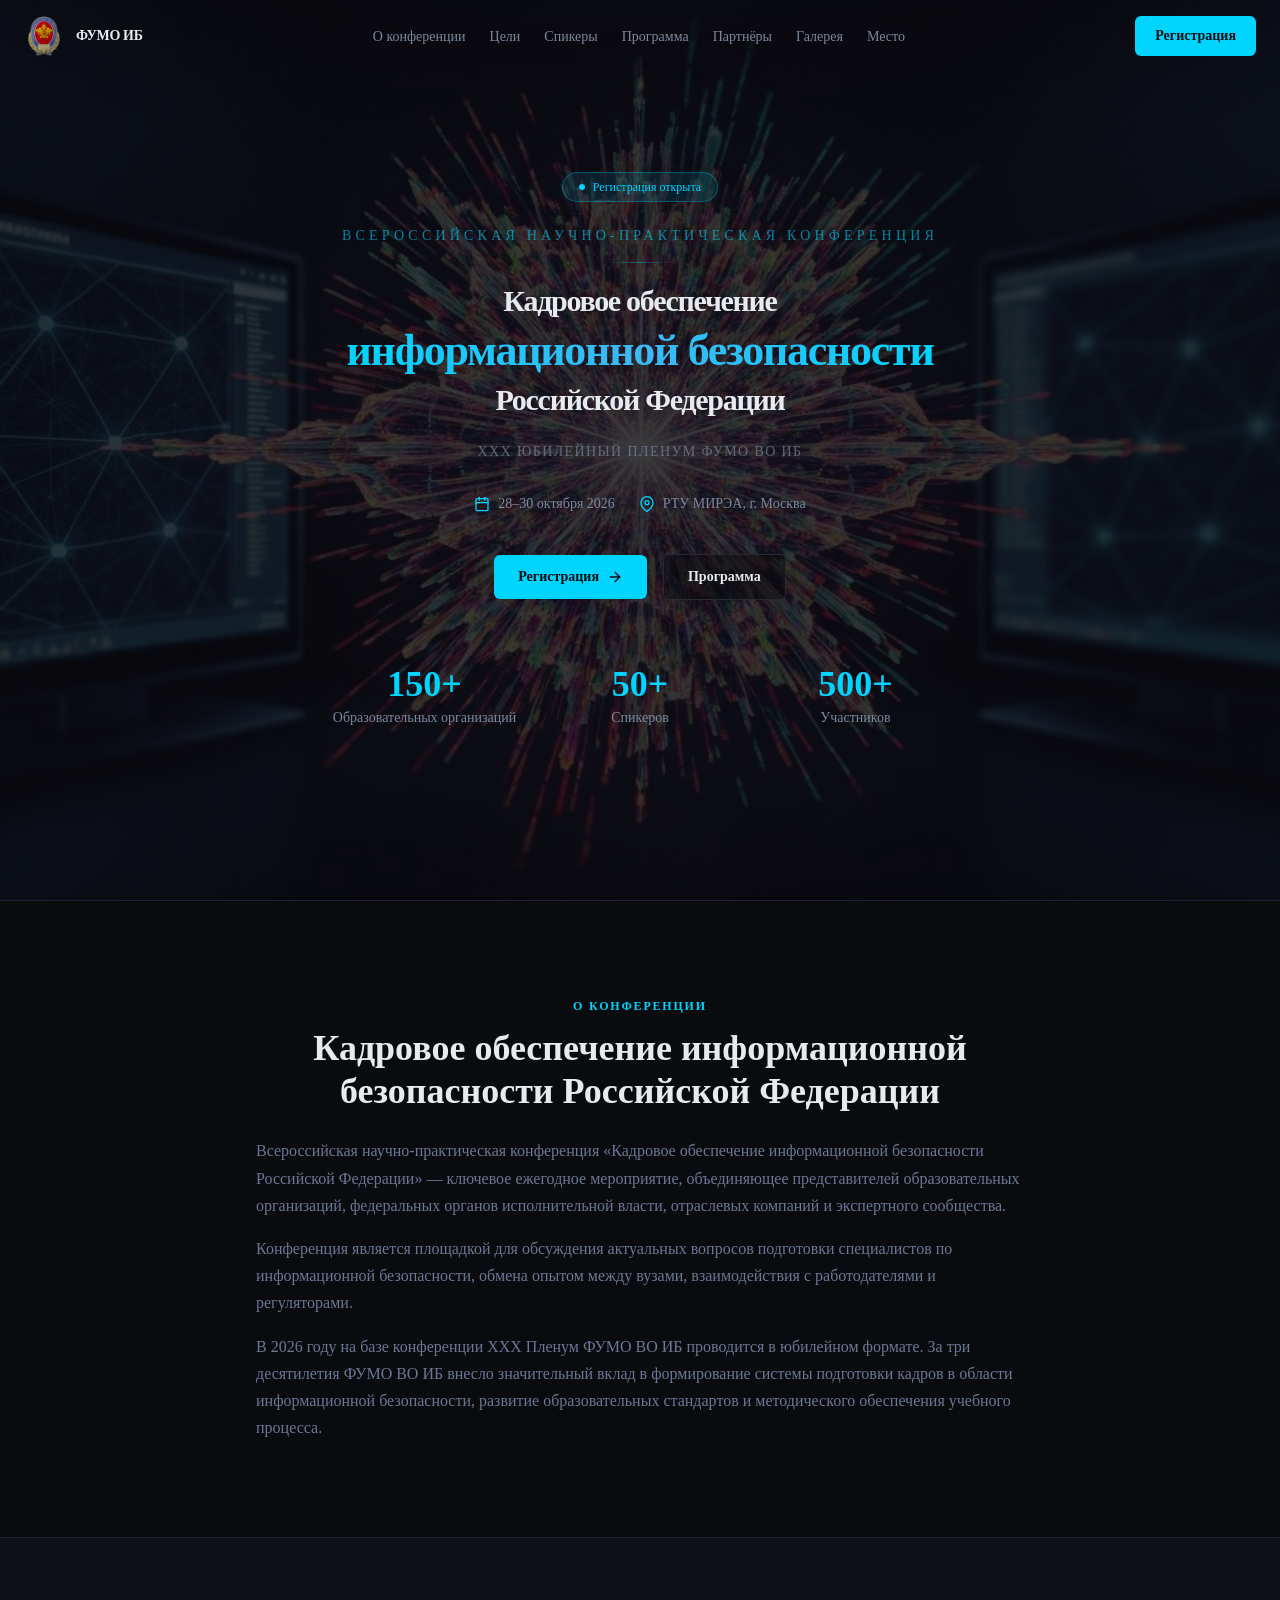
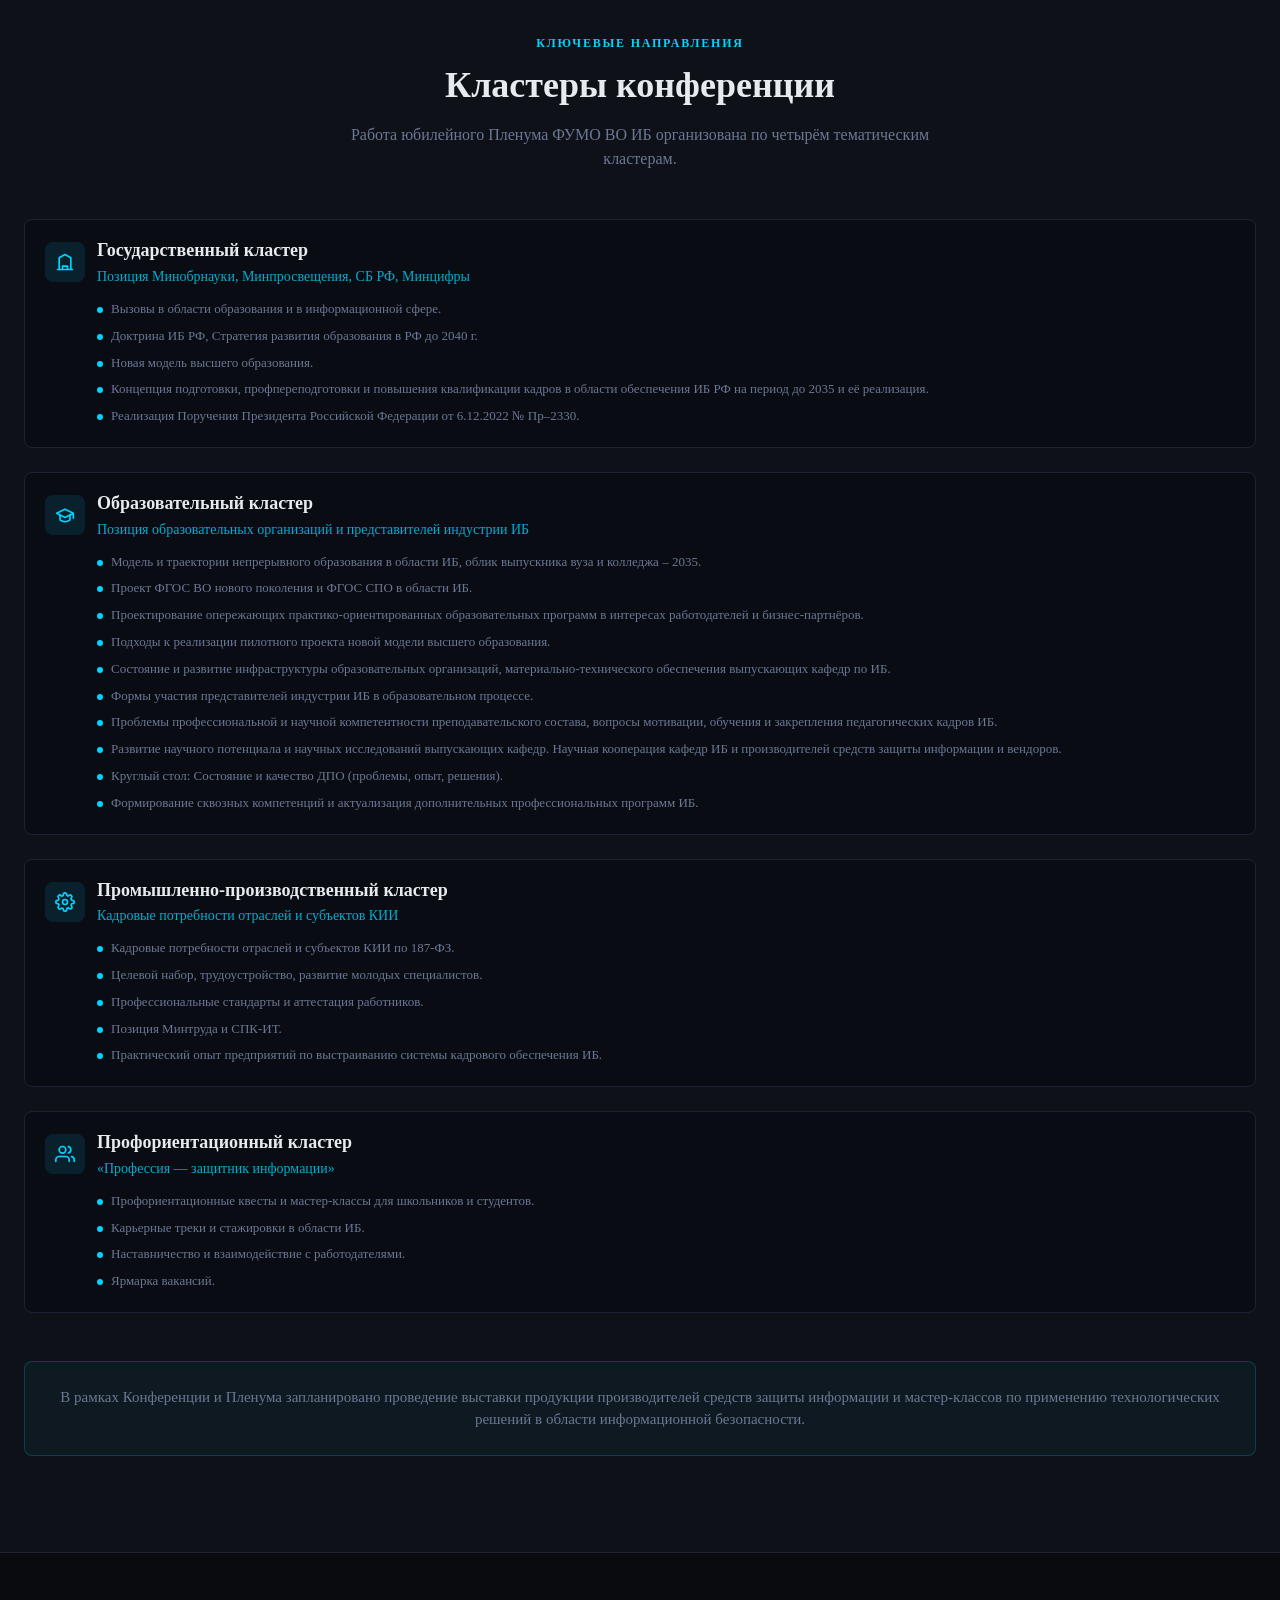
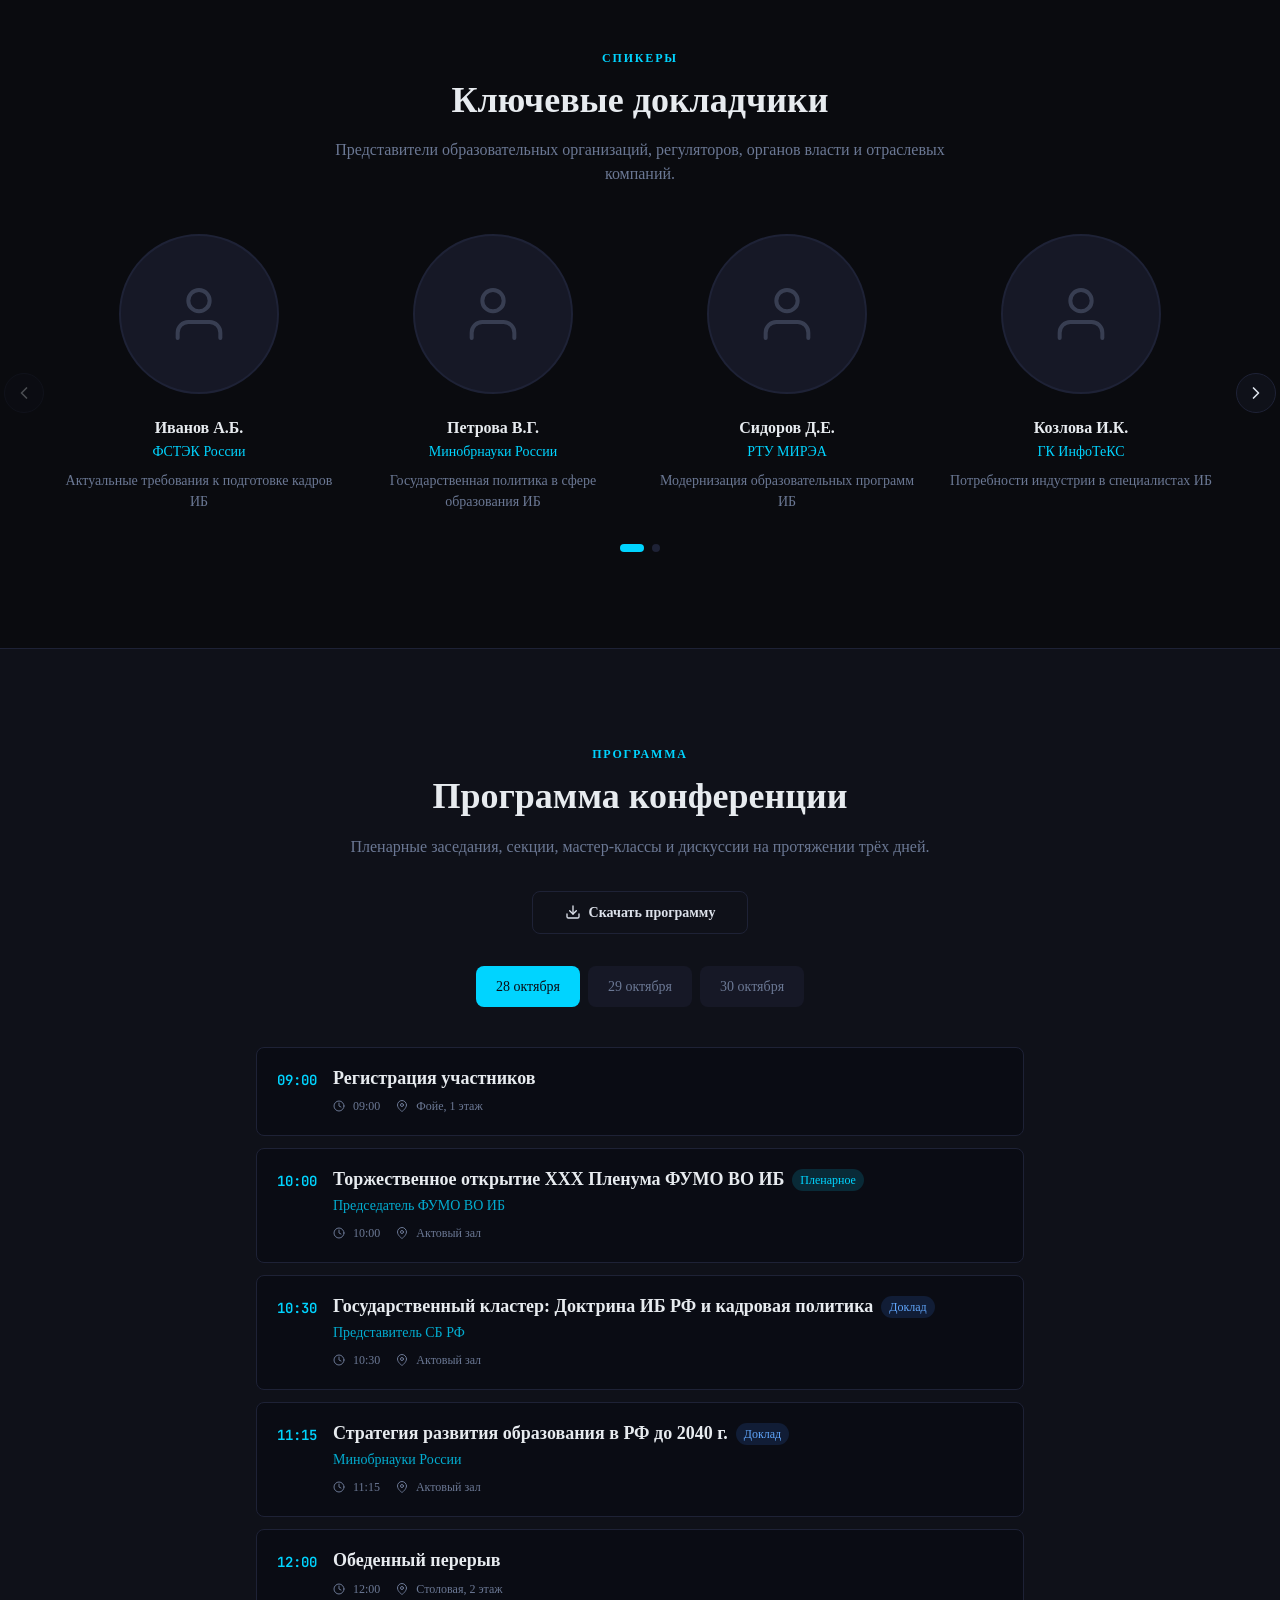
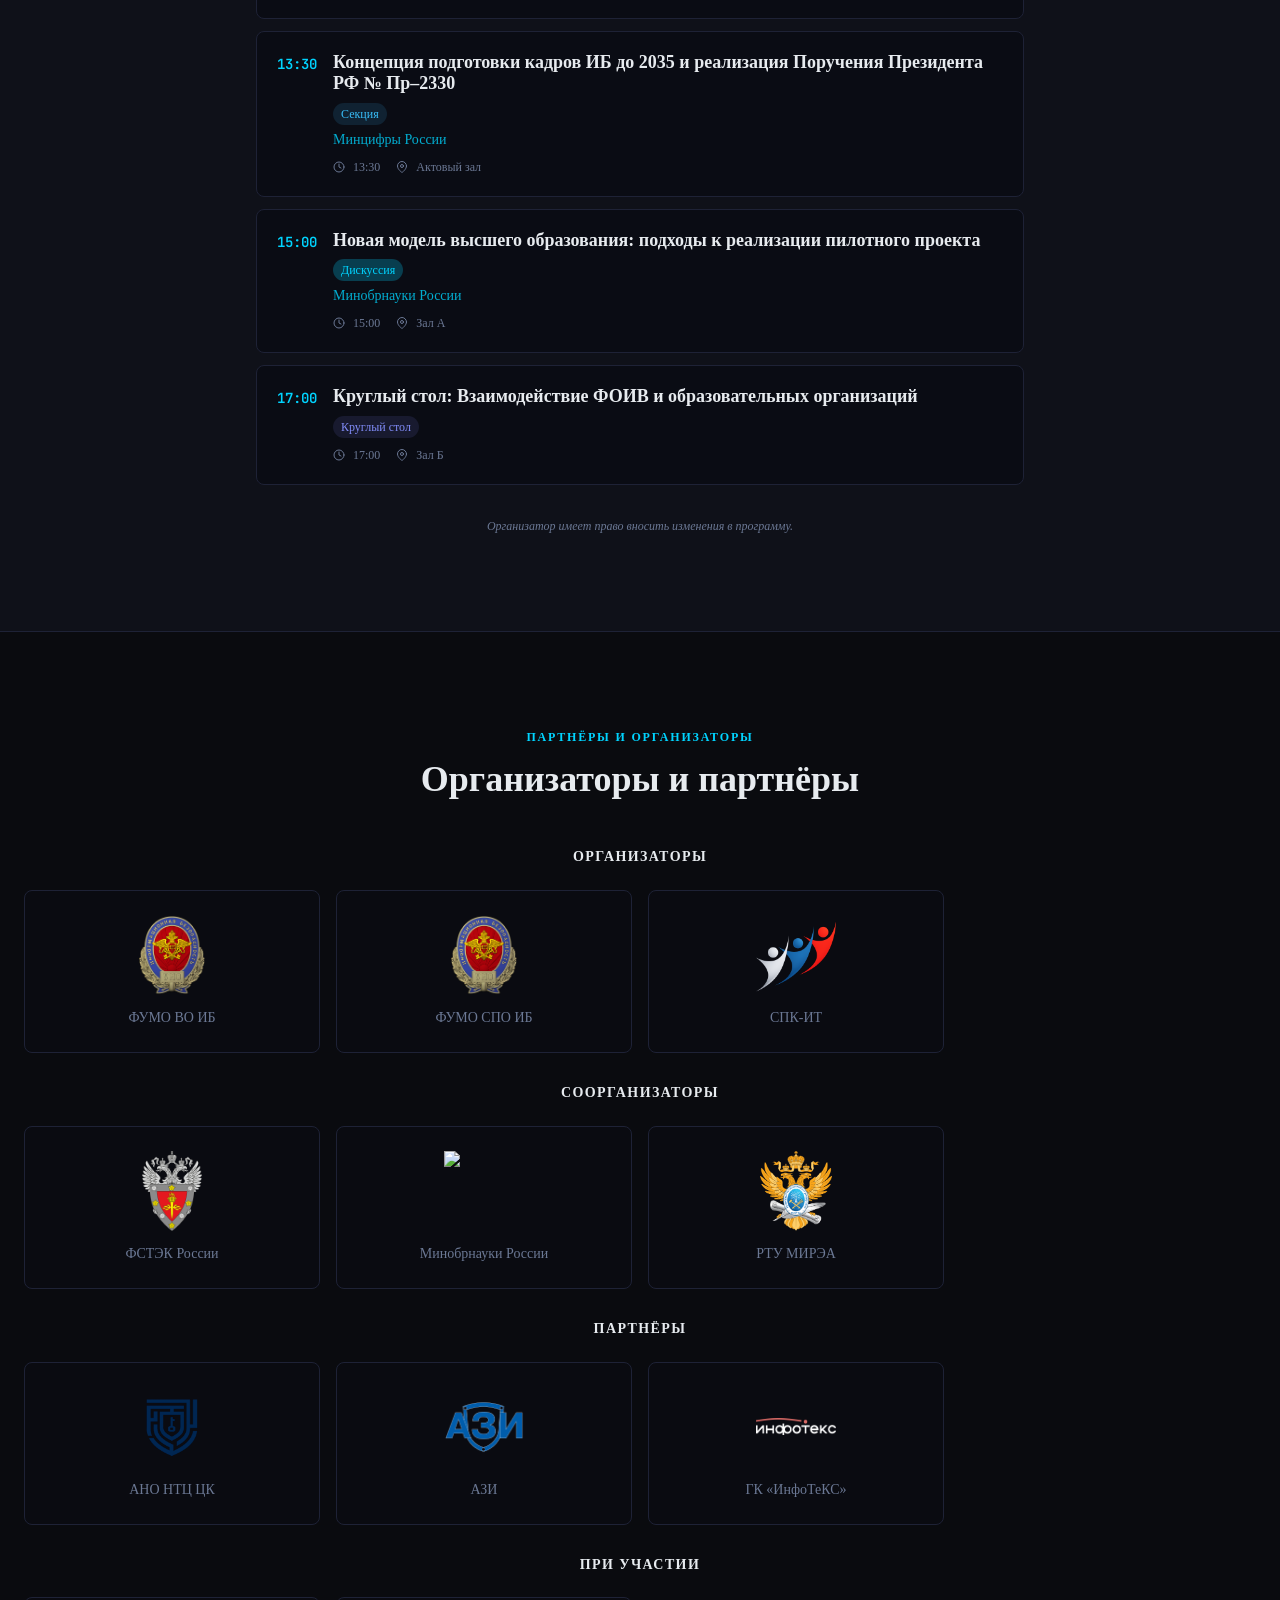
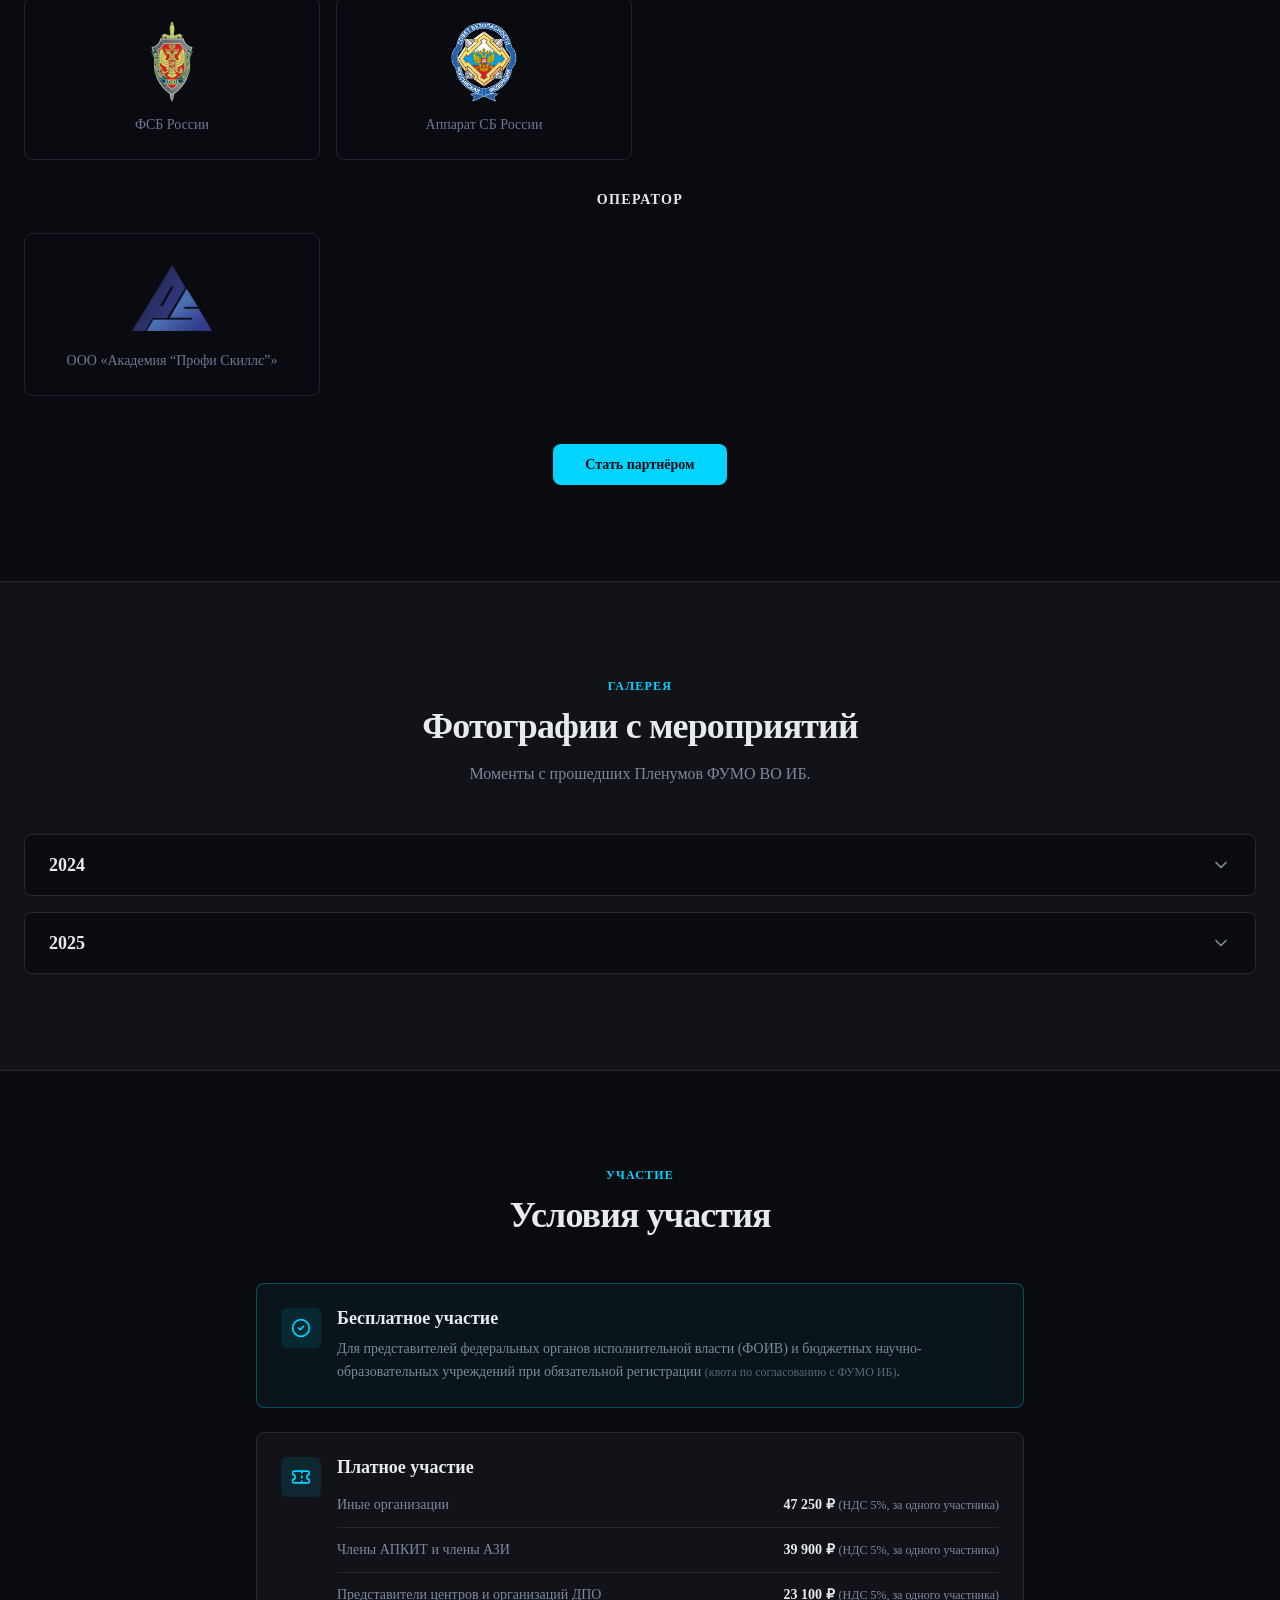
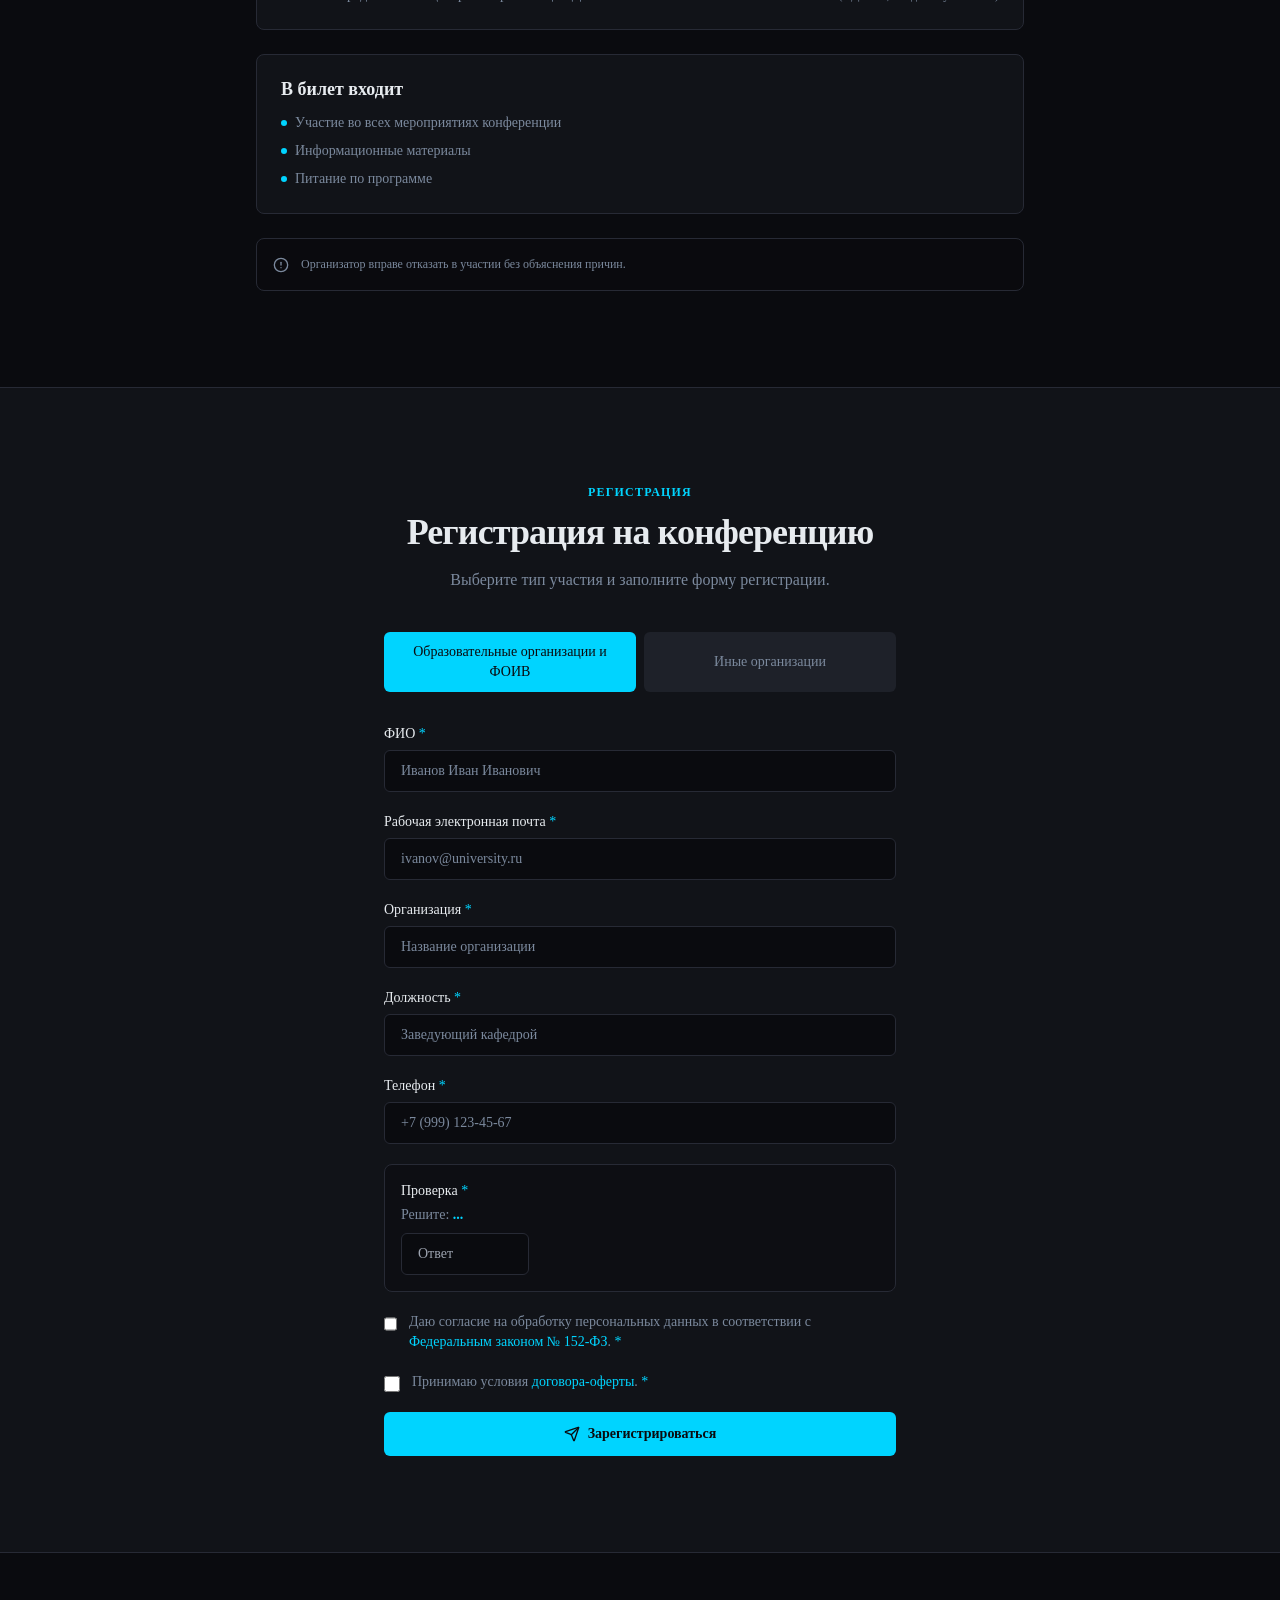
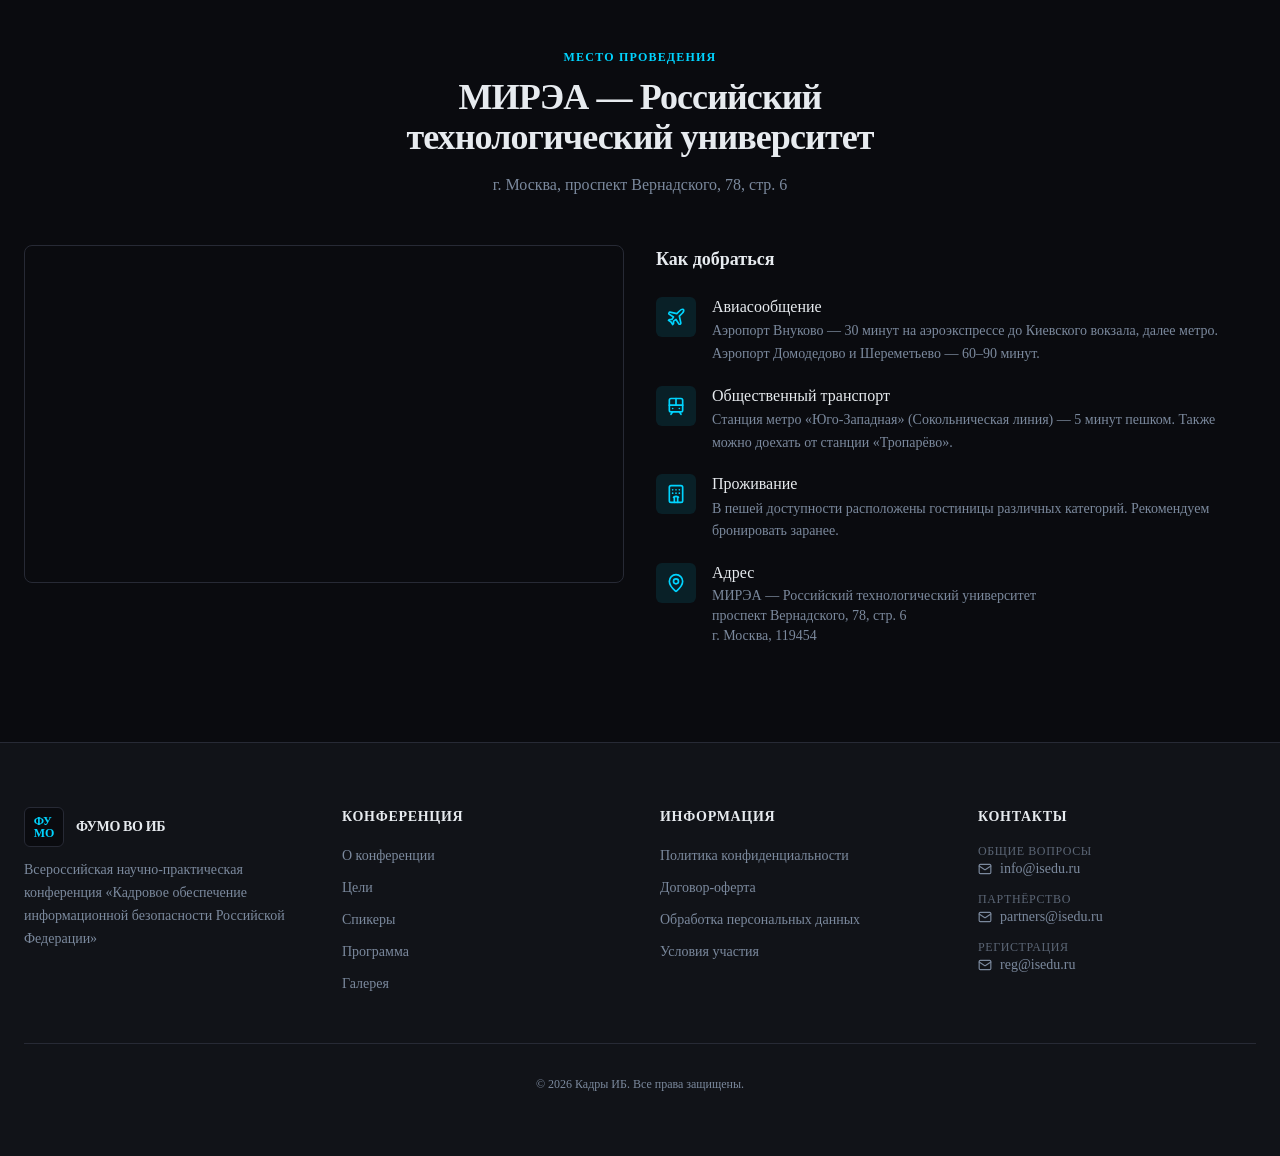
==== index.html @ 8b6ece7b "deploy: 9146081d6faf4b06b569bfe54d88eba83c13842f" ====
<!DOCTYPE html><!--tPNDSHghFE50JyQY7KSIq--><html lang="ru"><head><meta charSet="utf-8"/><meta name="viewport" content="width=device-width, initial-scale=1"/><link rel="preload" as="image" href="/images/hero-bg.jpg"/><link rel="stylesheet" href="/_next/static/chunks/0267dedc0b8fc463.css" data-precedence="next"/><link rel="preload" as="script" fetchPriority="low" href="/_next/static/chunks/21a0a4061f3ab64d.js"/><script src="/_next/static/chunks/aee6c7720838f8a2.js" async=""></script><script src="/_next/static/chunks/c14890ef0997f7e6.js" async=""></script><script src="/_next/static/chunks/turbopack-bf25d19fa235497d.js" async=""></script><script src="/_next/static/chunks/ff1a16fafef87110.js" async=""></script><script src="/_next/static/chunks/d2be314c3ece3fbe.js" async=""></script><script src="/_next/static/chunks/2f6425e29adc4fe9.js" async=""></script><link rel="preload" href="https://fonts.googleapis.com/css2?family=Inter:wght@400;500;600;700&amp;family=JetBrains+Mono:wght@400;500;600&amp;display=swap" as="style"/><link rel="preconnect" href="https://fonts.googleapis.com" crossorigin="anonymous"/><link rel="preconnect" href="https://fonts.gstatic.com" crossorigin="anonymous"/><meta name="theme-color" content="#0a0c14"/><title>Кадры ИБ 2026 — XXX Пленум ФУМО ВО ИБ</title><meta name="description" content="Всероссийская научно-практическая конференция «Кадровое обеспечение информационной безопасности Российской Федерации»"/><meta name="keywords" content="информационная безопасность,ФУМО ИБ,конференция,пленум,МИРЭА"/><link href="https://fonts.googleapis.com/css2?family=Inter:wght@400;500;600;700&amp;family=JetBrains+Mono:wght@400;500;600&amp;display=swap" rel="stylesheet"/><script src="/_next/static/chunks/a6dad97d9634a72d.js" noModule=""></script></head><body><div hidden=""><!--$--><!--/$--></div><header class="fixed top-0 left-0 right-0 z-50 transition-all duration-300 bg-transparent" role="banner"><nav class="mx-auto flex max-w-7xl items-center justify-between px-6 py-4" aria-label="Основная навигация"><a href="#" class="flex items-center gap-3 text-foreground" aria-label="ФУМО ИБ"><img alt="ФУМО ИБ" loading="lazy" width="40" height="40" decoding="async" data-nimg="1" class="h-10 w-10 object-contain" style="color:transparent" src="/images/logos/Logo.png"/><span class="text-sm font-bold tracking-tight">ФУМО ИБ</span></a><ul class="hidden items-center gap-6 lg:flex"><li><a href="#about" class="text-sm text-muted-foreground transition-colors hover:text-primary">О конференции</a></li><li><a href="#goals" class="text-sm text-muted-foreground transition-colors hover:text-primary">Цели</a></li><li><a href="#speakers" class="text-sm text-muted-foreground transition-colors hover:text-primary">Спикеры</a></li><li><a href="#schedule" class="text-sm text-muted-foreground transition-colors hover:text-primary">Программа</a></li><li><a href="#partners" class="text-sm text-muted-foreground transition-colors hover:text-primary">Партнёры</a></li><li><a href="#gallery" class="text-sm text-muted-foreground transition-colors hover:text-primary">Галерея</a></li><li><a href="#venue" class="text-sm text-muted-foreground transition-colors hover:text-primary">Место</a></li></ul><a href="#registration" class="hidden rounded-md bg-primary px-5 py-2.5 text-sm font-semibold text-primary-foreground transition-opacity hover:opacity-90 lg:inline-flex">Регистрация</a><button type="button" class="flex h-10 w-10 items-center justify-center rounded-md text-foreground lg:hidden" aria-label="Открыть меню" aria-expanded="false"><svg xmlns="http://www.w3.org/2000/svg" width="24" height="24" viewBox="0 0 24 24" fill="none" stroke="currentColor" stroke-width="2" stroke-linecap="round" stroke-linejoin="round"><line x1="3" y1="6" x2="21" y2="6"></line><line x1="3" y1="12" x2="21" y2="12"></line><line x1="3" y1="18" x2="21" y2="18"></line></svg></button></nav></header><main><section id="hero" class="relative flex min-h-screen items-center justify-center overflow-hidden" aria-label="Главный баннер конференции"><div class="absolute inset-0"><img alt="" decoding="async" data-nimg="fill" class="object-cover" style="position:absolute;height:100%;width:100%;left:0;top:0;right:0;bottom:0;color:transparent" src="/images/hero-bg.jpg"/><div class="absolute inset-0 bg-background/80"></div></div><div class="relative z-10 mx-auto max-w-4xl px-6 py-32 text-center"><div class="inline-flex items-center gap-2 rounded-full border border-primary/30 bg-primary/10 px-4 py-1.5 text-xs font-medium text-primary"><span class="h-1.5 w-1.5 rounded-full bg-primary animate-pulse"></span>Регистрация открыта</div><div class="mt-6"><p class="text-xs font-medium tracking-[0.3em] text-primary/60 uppercase sm:text-sm">Всероссийская научно-практическая конференция</p><div class="mx-auto mt-4 h-px w-16 bg-gradient-to-r from-transparent via-primary/40 to-transparent"></div><h1 class="mt-5 text-balance font-bold tracking-tight text-foreground"><span class="block text-xl sm:text-2xl lg:text-3xl">Кадровое обеспечение</span><span class="mt-1 block bg-gradient-to-r from-primary via-[hsl(200,90%,60%)] to-primary bg-clip-text text-2xl text-transparent sm:text-3xl lg:text-[2.75rem] lg:leading-tight">информационной безопасности</span><span class="mt-1 block text-xl sm:text-2xl lg:text-3xl">Российской Федерации</span></h1></div><p class="mt-6 text-sm text-muted-foreground/70 font-medium tracking-widest uppercase">XXX юбилейный Пленум ФУМО ВО ИБ</p><div class="mt-8 flex flex-wrap items-center justify-center gap-6 text-sm text-muted-foreground"><div class="flex items-center gap-2"><svg xmlns="http://www.w3.org/2000/svg" width="16" height="16" viewBox="0 0 24 24" fill="none" stroke="currentColor" stroke-width="2" stroke-linecap="round" stroke-linejoin="round" class="text-primary"><rect x="3" y="4" width="18" height="18" rx="2" ry="2"></rect><line x1="16" y1="2" x2="16" y2="6"></line><line x1="8" y1="2" x2="8" y2="6"></line><line x1="3" y1="10" x2="21" y2="10"></line></svg><time dateTime="2026-10-28">28–30 октября 2026</time></div><div class="flex items-center gap-2"><svg xmlns="http://www.w3.org/2000/svg" width="16" height="16" viewBox="0 0 24 24" fill="none" stroke="currentColor" stroke-width="2" stroke-linecap="round" stroke-linejoin="round" class="text-primary"><path d="M21 10c0 7-9 13-9 13s-9-6-9-13a9 9 0 0 1 18 0z"></path><circle cx="12" cy="10" r="3"></circle></svg><span>РТУ МИРЭА, г. Москва</span></div></div><div class="mt-10 flex flex-wrap items-center justify-center gap-4"><a href="#registration" class="inline-flex items-center gap-2 rounded-md bg-primary px-6 py-3 text-sm font-semibold text-primary-foreground transition-opacity hover:opacity-90">Регистрация<svg xmlns="http://www.w3.org/2000/svg" width="16" height="16" viewBox="0 0 24 24" fill="none" stroke="currentColor" stroke-width="2" stroke-linecap="round" stroke-linejoin="round"><line x1="5" y1="12" x2="19" y2="12"></line><polyline points="12 5 19 12 12 19"></polyline></svg></a><a href="#schedule" class="inline-flex items-center rounded-md border border-border bg-background/50 px-6 py-3 text-sm font-semibold text-foreground transition-colors hover:bg-secondary">Программа</a></div><div class="mt-16 grid grid-cols-3 gap-4 sm:gap-8"><div class="text-center"><p class="text-2xl font-bold text-primary sm:text-4xl">150+</p><p class="mt-1 text-xs text-muted-foreground sm:text-sm">Образовательных организаций</p></div><div class="text-center"><p class="text-2xl font-bold text-primary sm:text-4xl">50+</p><p class="mt-1 text-xs text-muted-foreground sm:text-sm">Спикеров</p></div><div class="text-center"><p class="text-2xl font-bold text-primary sm:text-4xl">500+</p><p class="mt-1 text-xs text-muted-foreground sm:text-sm">Участников</p></div></div></div></section><section id="about" class="section" aria-labelledby="about-heading"><div class="container"><div class="text-center"><p class="section-label">О конференции</p><h2 id="about-heading" class="text-balance" style="margin-top:0.75rem">Кадровое обеспечение информационной безопасности Российской Федерации</h2></div><div class="about__body"><p>Всероссийская научно-практическая конференция «Кадровое обеспечение информационной безопасности Российской Федерации» — ключевое ежегодное мероприятие, объединяющее представителей образовательных организаций, федеральных органов исполнительной власти, отраслевых компаний и экспертного сообщества.</p><p>Конференция является площадкой для обсуждения актуальных вопросов подготовки специалистов по информационной безопасности, обмена опытом между вузами, взаимодействия с работодателями и регуляторами.</p><p>В 2026 году на базе конференции XXX Пленум ФУМО ВО ИБ проводится в юбилейном формате. За три десятилетия ФУМО ВО ИБ внесло значительный вклад в формирование системы подготовки кадров в области информационной безопасности, развитие образовательных стандартов и методического обеспечения учебного процесса.</p></div></div></section><section id="goals" class="section section--alt" aria-labelledby="goals-heading"><div class="container"><div class="text-center"><p class="section-label">Ключевые направления</p><h2 id="goals-heading" class="text-balance" style="margin-top:0.75rem">Кластеры конференции</h2><p class="section-desc">Работа юбилейного Пленума ФУМО ВО ИБ организована по четырём тематическим кластерам.</p></div><div class="goals__grid" style="grid-template-columns:repeat(1, 1fr)"><article class="card" style="padding:1.25rem 1.25rem;overflow:hidden"><div style="display:flex;align-items:flex-start;gap:0.75rem"><div class="icon-box" style="margin-top:0.125rem"><svg xmlns="http://www.w3.org/2000/svg" viewBox="0 0 24 24" fill="none" stroke="currentColor" stroke-width="2" stroke-linecap="round" stroke-linejoin="round"><path d="M3 21h18"></path><path d="M5 21V7l7-4 7 4v14"></path><path d="M9 21v-4h6v4"></path></svg></div><div style="flex:1;min-width:0;overflow:hidden"><h3 class="goals__card-title" style="margin-top:0;word-break:break-word">Государственный кластер</h3><p style="margin-top:0.25rem;font-size:0.875rem;color:var(--color-primary);opacity:0.8">Позиция Минобрнауки, Минпросвещения, СБ РФ, Минцифры</p><ul style="margin-top:0.75rem;display:flex;flex-direction:column;gap:0.375rem"><li style="display:flex;align-items:baseline;gap:0.5rem;font-size:0.8125rem;color:var(--color-fg-muted);line-height:1.6;overflow-wrap:break-word;word-break:break-word"><span style="width:0.375rem;height:0.375rem;border-radius:9999px;background-color:var(--color-primary);flex-shrink:0;margin-top:0.5rem"></span><span style="min-width:0">Вызовы в области образования и в информационной сфере.</span></li><li style="display:flex;align-items:baseline;gap:0.5rem;font-size:0.8125rem;color:var(--color-fg-muted);line-height:1.6;overflow-wrap:break-word;word-break:break-word"><span style="width:0.375rem;height:0.375rem;border-radius:9999px;background-color:var(--color-primary);flex-shrink:0;margin-top:0.5rem"></span><span style="min-width:0">Доктрина ИБ РФ, Стратегия развития образования в РФ до 2040 г.</span></li><li style="display:flex;align-items:baseline;gap:0.5rem;font-size:0.8125rem;color:var(--color-fg-muted);line-height:1.6;overflow-wrap:break-word;word-break:break-word"><span style="width:0.375rem;height:0.375rem;border-radius:9999px;background-color:var(--color-primary);flex-shrink:0;margin-top:0.5rem"></span><span style="min-width:0">Новая модель высшего образования.</span></li><li style="display:flex;align-items:baseline;gap:0.5rem;font-size:0.8125rem;color:var(--color-fg-muted);line-height:1.6;overflow-wrap:break-word;word-break:break-word"><span style="width:0.375rem;height:0.375rem;border-radius:9999px;background-color:var(--color-primary);flex-shrink:0;margin-top:0.5rem"></span><span style="min-width:0">Концепция подготовки, профпереподготовки и повышения квалификации кадров в области обеспечения ИБ РФ на период до 2035 и её реализация.</span></li><li style="display:flex;align-items:baseline;gap:0.5rem;font-size:0.8125rem;color:var(--color-fg-muted);line-height:1.6;overflow-wrap:break-word;word-break:break-word"><span style="width:0.375rem;height:0.375rem;border-radius:9999px;background-color:var(--color-primary);flex-shrink:0;margin-top:0.5rem"></span><span style="min-width:0">Реализация Поручения Президента Российской Федерации от 6.12.2022 № Пр–2330.</span></li></ul></div></div></article><article class="card" style="padding:1.25rem 1.25rem;overflow:hidden"><div style="display:flex;align-items:flex-start;gap:0.75rem"><div class="icon-box" style="margin-top:0.125rem"><svg xmlns="http://www.w3.org/2000/svg" viewBox="0 0 24 24" fill="none" stroke="currentColor" stroke-width="2" stroke-linecap="round" stroke-linejoin="round"><path d="M22 10v6M2 10l10-5 10 5-10 5z"></path><path d="M6 12v5c0 2 4 3 6 3s6-1 6-3v-5"></path></svg></div><div style="flex:1;min-width:0;overflow:hidden"><h3 class="goals__card-title" style="margin-top:0;word-break:break-word">Образовательный кластер</h3><p style="margin-top:0.25rem;font-size:0.875rem;color:var(--color-primary);opacity:0.8">Позиция образовательных организаций и представителей индустрии ИБ</p><ul style="margin-top:0.75rem;display:flex;flex-direction:column;gap:0.375rem"><li style="display:flex;align-items:baseline;gap:0.5rem;font-size:0.8125rem;color:var(--color-fg-muted);line-height:1.6;overflow-wrap:break-word;word-break:break-word"><span style="width:0.375rem;height:0.375rem;border-radius:9999px;background-color:var(--color-primary);flex-shrink:0;margin-top:0.5rem"></span><span style="min-width:0">Модель и траектории непрерывного образования в области ИБ, облик выпускника вуза и колледжа – 2035.</span></li><li style="display:flex;align-items:baseline;gap:0.5rem;font-size:0.8125rem;color:var(--color-fg-muted);line-height:1.6;overflow-wrap:break-word;word-break:break-word"><span style="width:0.375rem;height:0.375rem;border-radius:9999px;background-color:var(--color-primary);flex-shrink:0;margin-top:0.5rem"></span><span style="min-width:0">Проект ФГОС ВО нового поколения и ФГОС СПО в области ИБ.</span></li><li style="display:flex;align-items:baseline;gap:0.5rem;font-size:0.8125rem;color:var(--color-fg-muted);line-height:1.6;overflow-wrap:break-word;word-break:break-word"><span style="width:0.375rem;height:0.375rem;border-radius:9999px;background-color:var(--color-primary);flex-shrink:0;margin-top:0.5rem"></span><span style="min-width:0">Проектирование опережающих практико-ориентированных образовательных программ в интересах работодателей и бизнес-партнёров.</span></li><li style="display:flex;align-items:baseline;gap:0.5rem;font-size:0.8125rem;color:var(--color-fg-muted);line-height:1.6;overflow-wrap:break-word;word-break:break-word"><span style="width:0.375rem;height:0.375rem;border-radius:9999px;background-color:var(--color-primary);flex-shrink:0;margin-top:0.5rem"></span><span style="min-width:0">Подходы к реализации пилотного проекта новой модели высшего образования.</span></li><li style="display:flex;align-items:baseline;gap:0.5rem;font-size:0.8125rem;color:var(--color-fg-muted);line-height:1.6;overflow-wrap:break-word;word-break:break-word"><span style="width:0.375rem;height:0.375rem;border-radius:9999px;background-color:var(--color-primary);flex-shrink:0;margin-top:0.5rem"></span><span style="min-width:0">Состояние и развитие инфраструктуры образовательных организаций, материально-технического обеспечения выпускающих кафедр по ИБ.</span></li><li style="display:flex;align-items:baseline;gap:0.5rem;font-size:0.8125rem;color:var(--color-fg-muted);line-height:1.6;overflow-wrap:break-word;word-break:break-word"><span style="width:0.375rem;height:0.375rem;border-radius:9999px;background-color:var(--color-primary);flex-shrink:0;margin-top:0.5rem"></span><span style="min-width:0">Формы участия представителей индустрии ИБ в образовательном процессе.</span></li><li style="display:flex;align-items:baseline;gap:0.5rem;font-size:0.8125rem;color:var(--color-fg-muted);line-height:1.6;overflow-wrap:break-word;word-break:break-word"><span style="width:0.375rem;height:0.375rem;border-radius:9999px;background-color:var(--color-primary);flex-shrink:0;margin-top:0.5rem"></span><span style="min-width:0">Проблемы профессиональной и научной компетентности преподавательского состава, вопросы мотивации, обучения и закрепления педагогических кадров ИБ.</span></li><li style="display:flex;align-items:baseline;gap:0.5rem;font-size:0.8125rem;color:var(--color-fg-muted);line-height:1.6;overflow-wrap:break-word;word-break:break-word"><span style="width:0.375rem;height:0.375rem;border-radius:9999px;background-color:var(--color-primary);flex-shrink:0;margin-top:0.5rem"></span><span style="min-width:0">Развитие научного потенциала и научных исследований выпускающих кафедр. Научная кооперация кафедр ИБ и производителей средств защиты информации и вендоров.</span></li><li style="display:flex;align-items:baseline;gap:0.5rem;font-size:0.8125rem;color:var(--color-fg-muted);line-height:1.6;overflow-wrap:break-word;word-break:break-word"><span style="width:0.375rem;height:0.375rem;border-radius:9999px;background-color:var(--color-primary);flex-shrink:0;margin-top:0.5rem"></span><span style="min-width:0">Круглый стол: Состояние и качество ДПО (проблемы, опыт, решения).</span></li><li style="display:flex;align-items:baseline;gap:0.5rem;font-size:0.8125rem;color:var(--color-fg-muted);line-height:1.6;overflow-wrap:break-word;word-break:break-word"><span style="width:0.375rem;height:0.375rem;border-radius:9999px;background-color:var(--color-primary);flex-shrink:0;margin-top:0.5rem"></span><span style="min-width:0">Формирование сквозных компетенций и актуализация дополнительных профессиональных программ ИБ.</span></li></ul></div></div></article><article class="card" style="padding:1.25rem 1.25rem;overflow:hidden"><div style="display:flex;align-items:flex-start;gap:0.75rem"><div class="icon-box" style="margin-top:0.125rem"><svg xmlns="http://www.w3.org/2000/svg" viewBox="0 0 24 24" fill="none" stroke="currentColor" stroke-width="2" stroke-linecap="round" stroke-linejoin="round"><circle cx="12" cy="12" r="3"></circle><path d="M19.4 15a1.65 1.65 0 00.33 1.82l.06.06a2 2 0 010 2.83 2 2 0 01-2.83 0l-.06-.06a1.65 1.65 0 00-1.82-.33 1.65 1.65 0 00-1 1.51V21a2 2 0 01-4 0v-.09a1.65 1.65 0 00-1.08-1.51 1.65 1.65 0 00-1.82.33l-.06.06a2 2 0 01-2.83-2.83l.06-.06a1.65 1.65 0 00.33-1.82 1.65 1.65 0 00-1.51-1H3a2 2 0 010-4h.09a1.65 1.65 0 001.51-1.08 1.65 1.65 0 00-.33-1.82l-.06-.06a2 2 0 012.83-2.83l.06.06a1.65 1.65 0 001.82.33H9a1.65 1.65 0 001-1.51V3a2 2 0 014 0v.09a1.65 1.65 0 001 1.51 1.65 1.65 0 001.82-.33l.06-.06a2 2 0 012.83 2.83l-.06.06a1.65 1.65 0 00-.33 1.82V9c.26.604.852.997 1.51 1H21a2 2 0 010 4h-.09a1.65 1.65 0 00-1.51 1.08z"></path></svg></div><div style="flex:1;min-width:0;overflow:hidden"><h3 class="goals__card-title" style="margin-top:0;word-break:break-word">Промышленно-производственный кластер</h3><p style="margin-top:0.25rem;font-size:0.875rem;color:var(--color-primary);opacity:0.8">Кадровые потребности отраслей и субъектов КИИ</p><ul style="margin-top:0.75rem;display:flex;flex-direction:column;gap:0.375rem"><li style="display:flex;align-items:baseline;gap:0.5rem;font-size:0.8125rem;color:var(--color-fg-muted);line-height:1.6;overflow-wrap:break-word;word-break:break-word"><span style="width:0.375rem;height:0.375rem;border-radius:9999px;background-color:var(--color-primary);flex-shrink:0;margin-top:0.5rem"></span><span style="min-width:0">Кадровые потребности отраслей и субъектов КИИ по 187-ФЗ.</span></li><li style="display:flex;align-items:baseline;gap:0.5rem;font-size:0.8125rem;color:var(--color-fg-muted);line-height:1.6;overflow-wrap:break-word;word-break:break-word"><span style="width:0.375rem;height:0.375rem;border-radius:9999px;background-color:var(--color-primary);flex-shrink:0;margin-top:0.5rem"></span><span style="min-width:0">Целевой набор, трудоустройство, развитие молодых специалистов.</span></li><li style="display:flex;align-items:baseline;gap:0.5rem;font-size:0.8125rem;color:var(--color-fg-muted);line-height:1.6;overflow-wrap:break-word;word-break:break-word"><span style="width:0.375rem;height:0.375rem;border-radius:9999px;background-color:var(--color-primary);flex-shrink:0;margin-top:0.5rem"></span><span style="min-width:0">Профессиональные стандарты и аттестация работников.</span></li><li style="display:flex;align-items:baseline;gap:0.5rem;font-size:0.8125rem;color:var(--color-fg-muted);line-height:1.6;overflow-wrap:break-word;word-break:break-word"><span style="width:0.375rem;height:0.375rem;border-radius:9999px;background-color:var(--color-primary);flex-shrink:0;margin-top:0.5rem"></span><span style="min-width:0">Позиция Минтруда и СПК-ИТ.</span></li><li style="display:flex;align-items:baseline;gap:0.5rem;font-size:0.8125rem;color:var(--color-fg-muted);line-height:1.6;overflow-wrap:break-word;word-break:break-word"><span style="width:0.375rem;height:0.375rem;border-radius:9999px;background-color:var(--color-primary);flex-shrink:0;margin-top:0.5rem"></span><span style="min-width:0">Практический опыт предприятий по выстраиванию системы кадрового обеспечения ИБ.</span></li></ul></div></div></article><article class="card" style="padding:1.25rem 1.25rem;overflow:hidden"><div style="display:flex;align-items:flex-start;gap:0.75rem"><div class="icon-box" style="margin-top:0.125rem"><svg xmlns="http://www.w3.org/2000/svg" viewBox="0 0 24 24" fill="none" stroke="currentColor" stroke-width="2" stroke-linecap="round" stroke-linejoin="round"><path d="M17 21v-2a4 4 0 00-4-4H5a4 4 0 00-4 4v2"></path><circle cx="9" cy="7" r="4"></circle><path d="M23 21v-2a4 4 0 00-3-3.87"></path><path d="M16 3.13a4 4 0 010 7.75"></path></svg></div><div style="flex:1;min-width:0;overflow:hidden"><h3 class="goals__card-title" style="margin-top:0;word-break:break-word">Профориентационный кластер</h3><p style="margin-top:0.25rem;font-size:0.875rem;color:var(--color-primary);opacity:0.8">«Профессия — защитник информации»</p><ul style="margin-top:0.75rem;display:flex;flex-direction:column;gap:0.375rem"><li style="display:flex;align-items:baseline;gap:0.5rem;font-size:0.8125rem;color:var(--color-fg-muted);line-height:1.6;overflow-wrap:break-word;word-break:break-word"><span style="width:0.375rem;height:0.375rem;border-radius:9999px;background-color:var(--color-primary);flex-shrink:0;margin-top:0.5rem"></span><span style="min-width:0">Профориентационные квесты и мастер-классы для школьников и студентов.</span></li><li style="display:flex;align-items:baseline;gap:0.5rem;font-size:0.8125rem;color:var(--color-fg-muted);line-height:1.6;overflow-wrap:break-word;word-break:break-word"><span style="width:0.375rem;height:0.375rem;border-radius:9999px;background-color:var(--color-primary);flex-shrink:0;margin-top:0.5rem"></span><span style="min-width:0">Карьерные треки и стажировки в области ИБ.</span></li><li style="display:flex;align-items:baseline;gap:0.5rem;font-size:0.8125rem;color:var(--color-fg-muted);line-height:1.6;overflow-wrap:break-word;word-break:break-word"><span style="width:0.375rem;height:0.375rem;border-radius:9999px;background-color:var(--color-primary);flex-shrink:0;margin-top:0.5rem"></span><span style="min-width:0">Наставничество и взаимодействие с работодателями.</span></li><li style="display:flex;align-items:baseline;gap:0.5rem;font-size:0.8125rem;color:var(--color-fg-muted);line-height:1.6;overflow-wrap:break-word;word-break:break-word"><span style="width:0.375rem;height:0.375rem;border-radius:9999px;background-color:var(--color-primary);flex-shrink:0;margin-top:0.5rem"></span><span style="min-width:0">Ярмарка вакансий.</span></li></ul></div></div></article></div><div class="goals__exhibition">В рамках Конференции и Пленума запланировано проведение выставки продукции производителей средств защиты информации и мастер-классов по применению технологических решений в области информационной безопасности.</div></div></section><section id="speakers" class="section" aria-labelledby="speakers-heading"><div class="container"><div class="text-center"><p class="section-label">Спикеры</p><h2 id="speakers-heading" class="text-balance" style="margin-top:0.75rem">Ключевые докладчики</h2><p class="section-desc">Представители образовательных организаций, регуляторов, органов власти и отраслевых компаний.</p></div><div class="speakers__carousel"><button type="button" class="speakers__arrow speakers__arrow--prev" aria-label="Предыдущий спикер" disabled=""><svg xmlns="http://www.w3.org/2000/svg" viewBox="0 0 24 24" fill="none" stroke="currentColor" stroke-width="2" stroke-linecap="round" stroke-linejoin="round"><polyline points="15 18 9 12 15 6"></polyline></svg></button><button type="button" class="speakers__arrow speakers__arrow--next" aria-label="Следующий спикер"><svg xmlns="http://www.w3.org/2000/svg" viewBox="0 0 24 24" fill="none" stroke="currentColor" stroke-width="2" stroke-linecap="round" stroke-linejoin="round"><polyline points="9 18 15 12 9 6"></polyline></svg></button><div class="speakers__track"><article class="speakers__card"><div class="speakers__avatar"><svg xmlns="http://www.w3.org/2000/svg" viewBox="0 0 24 24" fill="none" stroke="currentColor" stroke-width="1.5" stroke-linecap="round" stroke-linejoin="round"><path d="M20 21v-2a4 4 0 00-4-4H8a4 4 0 00-4 4v2"></path><circle cx="12" cy="7" r="4"></circle></svg></div><h3 class="speakers__name">Иванов А.Б.</h3><p class="speakers__role">ФСТЭК России</p><p class="speakers__topic">Актуальные требования к подготовке кадров ИБ</p></article><article class="speakers__card"><div class="speakers__avatar"><svg xmlns="http://www.w3.org/2000/svg" viewBox="0 0 24 24" fill="none" stroke="currentColor" stroke-width="1.5" stroke-linecap="round" stroke-linejoin="round"><path d="M20 21v-2a4 4 0 00-4-4H8a4 4 0 00-4 4v2"></path><circle cx="12" cy="7" r="4"></circle></svg></div><h3 class="speakers__name">Петрова В.Г.</h3><p class="speakers__role">Минобрнауки России</p><p class="speakers__topic">Государственная политика в сфере образования ИБ</p></article><article class="speakers__card"><div class="speakers__avatar"><svg xmlns="http://www.w3.org/2000/svg" viewBox="0 0 24 24" fill="none" stroke="currentColor" stroke-width="1.5" stroke-linecap="round" stroke-linejoin="round"><path d="M20 21v-2a4 4 0 00-4-4H8a4 4 0 00-4 4v2"></path><circle cx="12" cy="7" r="4"></circle></svg></div><h3 class="speakers__name">Сидоров Д.Е.</h3><p class="speakers__role">РТУ МИРЭА</p><p class="speakers__topic">Модернизация образовательных программ ИБ</p></article><article class="speakers__card"><div class="speakers__avatar"><svg xmlns="http://www.w3.org/2000/svg" viewBox="0 0 24 24" fill="none" stroke="currentColor" stroke-width="1.5" stroke-linecap="round" stroke-linejoin="round"><path d="M20 21v-2a4 4 0 00-4-4H8a4 4 0 00-4 4v2"></path><circle cx="12" cy="7" r="4"></circle></svg></div><h3 class="speakers__name">Козлова И.К.</h3><p class="speakers__role">ГК ИнфоТеКС</p><p class="speakers__topic">Потребности индустрии в специалистах ИБ</p></article></div><div class="speakers__dots"><button type="button" class="speakers__dot is-active" aria-label="Перейти к странице 1"></button><button type="button" class="speakers__dot" aria-label="Перейти к странице 2"></button></div></div></div></section><section id="schedule" class="section section--alt" aria-labelledby="schedule-heading"><div class="container"><div class="text-center"><p class="section-label">Программа</p><h2 id="schedule-heading" class="text-balance" style="margin-top:0.75rem">Программа конференции</h2><p class="section-desc">Пленарные заседания, секции, мастер-классы и дискуссии на протяжении трёх дней.</p></div><div class="text-center" style="margin-top:2rem"><a href="#" class="btn btn--secondary"><svg xmlns="http://www.w3.org/2000/svg" width="16" height="16" viewBox="0 0 24 24" fill="none" stroke="currentColor" stroke-width="2" stroke-linecap="round" stroke-linejoin="round"><path d="M21 15v4a2 2 0 01-2 2H5a2 2 0 01-2-2v-4"></path><polyline points="7 10 12 15 17 10"></polyline><line x1="12" y1="15" x2="12" y2="3"></line></svg>Скачать программу</a></div><div class="schedule__tabs" role="tablist"><button type="button" role="tab" class="schedule__tab is-active" aria-selected="true">28 октября</button><button type="button" role="tab" class="schedule__tab" aria-selected="false">29 октября</button><button type="button" role="tab" class="schedule__tab" aria-selected="false">30 октября</button></div><div class="schedule__panel is-active" role="tabpanel"><div class="schedule__event"><div class="schedule__event-time">09:00</div><div class="schedule__event-body"><div class="schedule__event-header"><h3 class="schedule__event-title">Регистрация участников</h3></div><div class="schedule__event-meta"><span class="flex items-center gap-2"><svg xmlns="http://www.w3.org/2000/svg" viewBox="0 0 24 24" fill="none" stroke="currentColor" stroke-width="2" stroke-linecap="round" stroke-linejoin="round"><circle cx="12" cy="12" r="10"></circle><polyline points="12 6 12 12 16 14"></polyline></svg> <!-- -->09:00</span><span class="flex items-center gap-2"><svg xmlns="http://www.w3.org/2000/svg" viewBox="0 0 24 24" fill="none" stroke="currentColor" stroke-width="2" stroke-linecap="round" stroke-linejoin="round"><path d="M21 10c0 7-9 13-9 13s-9-6-9-13a9 9 0 0118 0z"></path><circle cx="12" cy="10" r="3"></circle></svg> <!-- -->Фойе, 1 этаж</span></div></div></div><div class="schedule__event"><div class="schedule__event-time">10:00</div><div class="schedule__event-body"><div class="schedule__event-header"><h3 class="schedule__event-title">Торжественное открытие XXX Пленума ФУМО ВО ИБ</h3><span class="tag tag--plenary">Пленарное</span></div><p class="schedule__event-speaker">Председатель ФУМО ВО ИБ</p><div class="schedule__event-meta"><span class="flex items-center gap-2"><svg xmlns="http://www.w3.org/2000/svg" viewBox="0 0 24 24" fill="none" stroke="currentColor" stroke-width="2" stroke-linecap="round" stroke-linejoin="round"><circle cx="12" cy="12" r="10"></circle><polyline points="12 6 12 12 16 14"></polyline></svg> <!-- -->10:00</span><span class="flex items-center gap-2"><svg xmlns="http://www.w3.org/2000/svg" viewBox="0 0 24 24" fill="none" stroke="currentColor" stroke-width="2" stroke-linecap="round" stroke-linejoin="round"><path d="M21 10c0 7-9 13-9 13s-9-6-9-13a9 9 0 0118 0z"></path><circle cx="12" cy="10" r="3"></circle></svg> <!-- -->Актовый зал</span></div></div></div><div class="schedule__event"><div class="schedule__event-time">10:30</div><div class="schedule__event-body"><div class="schedule__event-header"><h3 class="schedule__event-title">Государственный кластер: Доктрина ИБ РФ и кадровая политика</h3><span class="tag tag--report">Доклад</span></div><p class="schedule__event-speaker">Представитель СБ РФ</p><div class="schedule__event-meta"><span class="flex items-center gap-2"><svg xmlns="http://www.w3.org/2000/svg" viewBox="0 0 24 24" fill="none" stroke="currentColor" stroke-width="2" stroke-linecap="round" stroke-linejoin="round"><circle cx="12" cy="12" r="10"></circle><polyline points="12 6 12 12 16 14"></polyline></svg> <!-- -->10:30</span><span class="flex items-center gap-2"><svg xmlns="http://www.w3.org/2000/svg" viewBox="0 0 24 24" fill="none" stroke="currentColor" stroke-width="2" stroke-linecap="round" stroke-linejoin="round"><path d="M21 10c0 7-9 13-9 13s-9-6-9-13a9 9 0 0118 0z"></path><circle cx="12" cy="10" r="3"></circle></svg> <!-- -->Актовый зал</span></div></div></div><div class="schedule__event"><div class="schedule__event-time">11:15</div><div class="schedule__event-body"><div class="schedule__event-header"><h3 class="schedule__event-title">Стратегия развития образования в РФ до 2040 г.</h3><span class="tag tag--report">Доклад</span></div><p class="schedule__event-speaker">Минобрнауки России</p><div class="schedule__event-meta"><span class="flex items-center gap-2"><svg xmlns="http://www.w3.org/2000/svg" viewBox="0 0 24 24" fill="none" stroke="currentColor" stroke-width="2" stroke-linecap="round" stroke-linejoin="round"><circle cx="12" cy="12" r="10"></circle><polyline points="12 6 12 12 16 14"></polyline></svg> <!-- -->11:15</span><span class="flex items-center gap-2"><svg xmlns="http://www.w3.org/2000/svg" viewBox="0 0 24 24" fill="none" stroke="currentColor" stroke-width="2" stroke-linecap="round" stroke-linejoin="round"><path d="M21 10c0 7-9 13-9 13s-9-6-9-13a9 9 0 0118 0z"></path><circle cx="12" cy="10" r="3"></circle></svg> <!-- -->Актовый зал</span></div></div></div><div class="schedule__event"><div class="schedule__event-time">12:00</div><div class="schedule__event-body"><div class="schedule__event-header"><h3 class="schedule__event-title">Обеденный перерыв</h3></div><div class="schedule__event-meta"><span class="flex items-center gap-2"><svg xmlns="http://www.w3.org/2000/svg" viewBox="0 0 24 24" fill="none" stroke="currentColor" stroke-width="2" stroke-linecap="round" stroke-linejoin="round"><circle cx="12" cy="12" r="10"></circle><polyline points="12 6 12 12 16 14"></polyline></svg> <!-- -->12:00</span><span class="flex items-center gap-2"><svg xmlns="http://www.w3.org/2000/svg" viewBox="0 0 24 24" fill="none" stroke="currentColor" stroke-width="2" stroke-linecap="round" stroke-linejoin="round"><path d="M21 10c0 7-9 13-9 13s-9-6-9-13a9 9 0 0118 0z"></path><circle cx="12" cy="10" r="3"></circle></svg> <!-- -->Столовая, 2 этаж</span></div></div></div><div class="schedule__event"><div class="schedule__event-time">13:30</div><div class="schedule__event-body"><div class="schedule__event-header"><h3 class="schedule__event-title">Концепция подготовки кадров ИБ до 2035 и реализация Поручения Президента РФ № Пр–2330</h3><span class="tag tag--section">Секция</span></div><p class="schedule__event-speaker">Минцифры России</p><div class="schedule__event-meta"><span class="flex items-center gap-2"><svg xmlns="http://www.w3.org/2000/svg" viewBox="0 0 24 24" fill="none" stroke="currentColor" stroke-width="2" stroke-linecap="round" stroke-linejoin="round"><circle cx="12" cy="12" r="10"></circle><polyline points="12 6 12 12 16 14"></polyline></svg> <!-- -->13:30</span><span class="flex items-center gap-2"><svg xmlns="http://www.w3.org/2000/svg" viewBox="0 0 24 24" fill="none" stroke="currentColor" stroke-width="2" stroke-linecap="round" stroke-linejoin="round"><path d="M21 10c0 7-9 13-9 13s-9-6-9-13a9 9 0 0118 0z"></path><circle cx="12" cy="10" r="3"></circle></svg> <!-- -->Актовый зал</span></div></div></div><div class="schedule__event"><div class="schedule__event-time">15:00</div><div class="schedule__event-body"><div class="schedule__event-header"><h3 class="schedule__event-title">Новая модель высшего образования: подходы к реализации пилотного проекта</h3><span class="tag tag--discussion">Дискуссия</span></div><p class="schedule__event-speaker">Минобрнауки России</p><div class="schedule__event-meta"><span class="flex items-center gap-2"><svg xmlns="http://www.w3.org/2000/svg" viewBox="0 0 24 24" fill="none" stroke="currentColor" stroke-width="2" stroke-linecap="round" stroke-linejoin="round"><circle cx="12" cy="12" r="10"></circle><polyline points="12 6 12 12 16 14"></polyline></svg> <!-- -->15:00</span><span class="flex items-center gap-2"><svg xmlns="http://www.w3.org/2000/svg" viewBox="0 0 24 24" fill="none" stroke="currentColor" stroke-width="2" stroke-linecap="round" stroke-linejoin="round"><path d="M21 10c0 7-9 13-9 13s-9-6-9-13a9 9 0 0118 0z"></path><circle cx="12" cy="10" r="3"></circle></svg> <!-- -->Зал А</span></div></div></div><div class="schedule__event"><div class="schedule__event-time">17:00</div><div class="schedule__event-body"><div class="schedule__event-header"><h3 class="schedule__event-title">Круглый стол: Взаимодействие ФОИВ и образовательных организаций</h3><span class="tag tag--roundtable">Круглый стол</span></div><div class="schedule__event-meta"><span class="flex items-center gap-2"><svg xmlns="http://www.w3.org/2000/svg" viewBox="0 0 24 24" fill="none" stroke="currentColor" stroke-width="2" stroke-linecap="round" stroke-linejoin="round"><circle cx="12" cy="12" r="10"></circle><polyline points="12 6 12 12 16 14"></polyline></svg> <!-- -->17:00</span><span class="flex items-center gap-2"><svg xmlns="http://www.w3.org/2000/svg" viewBox="0 0 24 24" fill="none" stroke="currentColor" stroke-width="2" stroke-linecap="round" stroke-linejoin="round"><path d="M21 10c0 7-9 13-9 13s-9-6-9-13a9 9 0 0118 0z"></path><circle cx="12" cy="10" r="3"></circle></svg> <!-- -->Зал Б</span></div></div></div></div><div class="schedule__panel" role="tabpanel"><div class="schedule__event"><div class="schedule__event-time">09:30</div><div class="schedule__event-body"><div class="schedule__event-header"><h3 class="schedule__event-title">Образовательный кластер: ФГОС ВО и СПО нового поколения в области ИБ</h3><span class="tag tag--section">Секция</span></div><p class="schedule__event-speaker">Рабочая группа ФУМО</p><div class="schedule__event-meta"><span class="flex items-center gap-2"><svg xmlns="http://www.w3.org/2000/svg" viewBox="0 0 24 24" fill="none" stroke="currentColor" stroke-width="2" stroke-linecap="round" stroke-linejoin="round"><circle cx="12" cy="12" r="10"></circle><polyline points="12 6 12 12 16 14"></polyline></svg> <!-- -->09:30</span><span class="flex items-center gap-2"><svg xmlns="http://www.w3.org/2000/svg" viewBox="0 0 24 24" fill="none" stroke="currentColor" stroke-width="2" stroke-linecap="round" stroke-linejoin="round"><path d="M21 10c0 7-9 13-9 13s-9-6-9-13a9 9 0 0118 0z"></path><circle cx="12" cy="10" r="3"></circle></svg> <!-- -->Зал А</span></div></div></div><div class="schedule__event"><div class="schedule__event-time">10:30</div><div class="schedule__event-body"><div class="schedule__event-header"><h3 class="schedule__event-title">Проектирование опережающих образовательных программ в интересах работодателей</h3><span class="tag tag--report">Доклад</span></div><p class="schedule__event-speaker">Представители индустрии ИБ</p><div class="schedule__event-meta"><span class="flex items-center gap-2"><svg xmlns="http://www.w3.org/2000/svg" viewBox="0 0 24 24" fill="none" stroke="currentColor" stroke-width="2" stroke-linecap="round" stroke-linejoin="round"><circle cx="12" cy="12" r="10"></circle><polyline points="12 6 12 12 16 14"></polyline></svg> <!-- -->10:30</span><span class="flex items-center gap-2"><svg xmlns="http://www.w3.org/2000/svg" viewBox="0 0 24 24" fill="none" stroke="currentColor" stroke-width="2" stroke-linecap="round" stroke-linejoin="round"><path d="M21 10c0 7-9 13-9 13s-9-6-9-13a9 9 0 0118 0z"></path><circle cx="12" cy="10" r="3"></circle></svg> <!-- -->Зал А</span></div></div></div><div class="schedule__event"><div class="schedule__event-time">11:30</div><div class="schedule__event-body"><div class="schedule__event-header"><h3 class="schedule__event-title">Инфраструктура вузов и материально-техническое обеспечение кафедр ИБ</h3><span class="tag tag--section">Секция</span></div><div class="schedule__event-meta"><span class="flex items-center gap-2"><svg xmlns="http://www.w3.org/2000/svg" viewBox="0 0 24 24" fill="none" stroke="currentColor" stroke-width="2" stroke-linecap="round" stroke-linejoin="round"><circle cx="12" cy="12" r="10"></circle><polyline points="12 6 12 12 16 14"></polyline></svg> <!-- -->11:30</span><span class="flex items-center gap-2"><svg xmlns="http://www.w3.org/2000/svg" viewBox="0 0 24 24" fill="none" stroke="currentColor" stroke-width="2" stroke-linecap="round" stroke-linejoin="round"><path d="M21 10c0 7-9 13-9 13s-9-6-9-13a9 9 0 0118 0z"></path><circle cx="12" cy="10" r="3"></circle></svg> <!-- -->Зал Б</span></div></div></div><div class="schedule__event"><div class="schedule__event-time">12:30</div><div class="schedule__event-body"><div class="schedule__event-header"><h3 class="schedule__event-title">Обеденный перерыв</h3></div><div class="schedule__event-meta"><span class="flex items-center gap-2"><svg xmlns="http://www.w3.org/2000/svg" viewBox="0 0 24 24" fill="none" stroke="currentColor" stroke-width="2" stroke-linecap="round" stroke-linejoin="round"><circle cx="12" cy="12" r="10"></circle><polyline points="12 6 12 12 16 14"></polyline></svg> <!-- -->12:30</span><span class="flex items-center gap-2"><svg xmlns="http://www.w3.org/2000/svg" viewBox="0 0 24 24" fill="none" stroke="currentColor" stroke-width="2" stroke-linecap="round" stroke-linejoin="round"><path d="M21 10c0 7-9 13-9 13s-9-6-9-13a9 9 0 0118 0z"></path><circle cx="12" cy="10" r="3"></circle></svg> <!-- -->Столовая, 2 этаж</span></div></div></div><div class="schedule__event"><div class="schedule__event-time">14:00</div><div class="schedule__event-body"><div class="schedule__event-header"><h3 class="schedule__event-title">Промышленно-производственный кластер: Кадровые потребности отраслей и субъектов КИИ</h3><span class="tag tag--section">Секция</span></div><p class="schedule__event-speaker">Представители отраслей КИИ</p><div class="schedule__event-meta"><span class="flex items-center gap-2"><svg xmlns="http://www.w3.org/2000/svg" viewBox="0 0 24 24" fill="none" stroke="currentColor" stroke-width="2" stroke-linecap="round" stroke-linejoin="round"><circle cx="12" cy="12" r="10"></circle><polyline points="12 6 12 12 16 14"></polyline></svg> <!-- -->14:00</span><span class="flex items-center gap-2"><svg xmlns="http://www.w3.org/2000/svg" viewBox="0 0 24 24" fill="none" stroke="currentColor" stroke-width="2" stroke-linecap="round" stroke-linejoin="round"><path d="M21 10c0 7-9 13-9 13s-9-6-9-13a9 9 0 0118 0z"></path><circle cx="12" cy="10" r="3"></circle></svg> <!-- -->Актовый зал</span></div></div></div><div class="schedule__event"><div class="schedule__event-time">15:30</div><div class="schedule__event-body"><div class="schedule__event-header"><h3 class="schedule__event-title">Профстандарты и аттестация работников. Позиция Минтруда и СПК-ИТ</h3><span class="tag tag--report">Доклад</span></div><p class="schedule__event-speaker">СПК-ИТ</p><div class="schedule__event-meta"><span class="flex items-center gap-2"><svg xmlns="http://www.w3.org/2000/svg" viewBox="0 0 24 24" fill="none" stroke="currentColor" stroke-width="2" stroke-linecap="round" stroke-linejoin="round"><circle cx="12" cy="12" r="10"></circle><polyline points="12 6 12 12 16 14"></polyline></svg> <!-- -->15:30</span><span class="flex items-center gap-2"><svg xmlns="http://www.w3.org/2000/svg" viewBox="0 0 24 24" fill="none" stroke="currentColor" stroke-width="2" stroke-linecap="round" stroke-linejoin="round"><path d="M21 10c0 7-9 13-9 13s-9-6-9-13a9 9 0 0118 0z"></path><circle cx="12" cy="10" r="3"></circle></svg> <!-- -->Зал Б</span></div></div></div><div class="schedule__event"><div class="schedule__event-time">16:30</div><div class="schedule__event-body"><div class="schedule__event-header"><h3 class="schedule__event-title">Круглый стол: Состояние и качество ДПО (проблемы, опыт, решения)</h3><span class="tag tag--roundtable">Круглый стол</span></div><div class="schedule__event-meta"><span class="flex items-center gap-2"><svg xmlns="http://www.w3.org/2000/svg" viewBox="0 0 24 24" fill="none" stroke="currentColor" stroke-width="2" stroke-linecap="round" stroke-linejoin="round"><circle cx="12" cy="12" r="10"></circle><polyline points="12 6 12 12 16 14"></polyline></svg> <!-- -->16:30</span><span class="flex items-center gap-2"><svg xmlns="http://www.w3.org/2000/svg" viewBox="0 0 24 24" fill="none" stroke="currentColor" stroke-width="2" stroke-linecap="round" stroke-linejoin="round"><path d="M21 10c0 7-9 13-9 13s-9-6-9-13a9 9 0 0118 0z"></path><circle cx="12" cy="10" r="3"></circle></svg> <!-- -->Зал А</span></div></div></div><div class="schedule__event"><div class="schedule__event-time">17:30</div><div class="schedule__event-body"><div class="schedule__event-header"><h3 class="schedule__event-title">Мастер-класс по средствам защиты информации</h3><span class="tag tag--workshop">Мастер-класс</span></div><p class="schedule__event-speaker">Партнёры конференции</p><div class="schedule__event-meta"><span class="flex items-center gap-2"><svg xmlns="http://www.w3.org/2000/svg" viewBox="0 0 24 24" fill="none" stroke="currentColor" stroke-width="2" stroke-linecap="round" stroke-linejoin="round"><circle cx="12" cy="12" r="10"></circle><polyline points="12 6 12 12 16 14"></polyline></svg> <!-- -->17:30</span><span class="flex items-center gap-2"><svg xmlns="http://www.w3.org/2000/svg" viewBox="0 0 24 24" fill="none" stroke="currentColor" stroke-width="2" stroke-linecap="round" stroke-linejoin="round"><path d="M21 10c0 7-9 13-9 13s-9-6-9-13a9 9 0 0118 0z"></path><circle cx="12" cy="10" r="3"></circle></svg> <!-- -->Лаборатория 305</span></div></div></div></div><div class="schedule__panel" role="tabpanel"><div class="schedule__event"><div class="schedule__event-time">10:00</div><div class="schedule__event-body"><div class="schedule__event-header"><h3 class="schedule__event-title">Профориентационный кластер: «Профессия — защитник информации»</h3><span class="tag tag--workshop">Мастер-класс</span></div><div class="schedule__event-meta"><span class="flex items-center gap-2"><svg xmlns="http://www.w3.org/2000/svg" viewBox="0 0 24 24" fill="none" stroke="currentColor" stroke-width="2" stroke-linecap="round" stroke-linejoin="round"><circle cx="12" cy="12" r="10"></circle><polyline points="12 6 12 12 16 14"></polyline></svg> <!-- -->10:00</span><span class="flex items-center gap-2"><svg xmlns="http://www.w3.org/2000/svg" viewBox="0 0 24 24" fill="none" stroke="currentColor" stroke-width="2" stroke-linecap="round" stroke-linejoin="round"><path d="M21 10c0 7-9 13-9 13s-9-6-9-13a9 9 0 0118 0z"></path><circle cx="12" cy="10" r="3"></circle></svg> <!-- -->Зал А</span></div></div></div><div class="schedule__event"><div class="schedule__event-time">11:00</div><div class="schedule__event-body"><div class="schedule__event-header"><h3 class="schedule__event-title">Научная кооперация кафедр ИБ и производителей средств защиты информации</h3><span class="tag tag--section">Секция</span></div><p class="schedule__event-speaker">Представители вузов и вендоров</p><div class="schedule__event-meta"><span class="flex items-center gap-2"><svg xmlns="http://www.w3.org/2000/svg" viewBox="0 0 24 24" fill="none" stroke="currentColor" stroke-width="2" stroke-linecap="round" stroke-linejoin="round"><circle cx="12" cy="12" r="10"></circle><polyline points="12 6 12 12 16 14"></polyline></svg> <!-- -->11:00</span><span class="flex items-center gap-2"><svg xmlns="http://www.w3.org/2000/svg" viewBox="0 0 24 24" fill="none" stroke="currentColor" stroke-width="2" stroke-linecap="round" stroke-linejoin="round"><path d="M21 10c0 7-9 13-9 13s-9-6-9-13a9 9 0 0118 0z"></path><circle cx="12" cy="10" r="3"></circle></svg> <!-- -->Зал Б</span></div></div></div><div class="schedule__event"><div class="schedule__event-time">12:00</div><div class="schedule__event-body"><div class="schedule__event-header"><h3 class="schedule__event-title">Выставка продукции производителей средств защиты информации</h3></div><div class="schedule__event-meta"><span class="flex items-center gap-2"><svg xmlns="http://www.w3.org/2000/svg" viewBox="0 0 24 24" fill="none" stroke="currentColor" stroke-width="2" stroke-linecap="round" stroke-linejoin="round"><circle cx="12" cy="12" r="10"></circle><polyline points="12 6 12 12 16 14"></polyline></svg> <!-- -->12:00</span><span class="flex items-center gap-2"><svg xmlns="http://www.w3.org/2000/svg" viewBox="0 0 24 24" fill="none" stroke="currentColor" stroke-width="2" stroke-linecap="round" stroke-linejoin="round"><path d="M21 10c0 7-9 13-9 13s-9-6-9-13a9 9 0 0118 0z"></path><circle cx="12" cy="10" r="3"></circle></svg> <!-- -->Фойе, 1 этаж</span></div></div></div><div class="schedule__event"><div class="schedule__event-time">13:00</div><div class="schedule__event-body"><div class="schedule__event-header"><h3 class="schedule__event-title">Обеденный перерыв</h3></div><div class="schedule__event-meta"><span class="flex items-center gap-2"><svg xmlns="http://www.w3.org/2000/svg" viewBox="0 0 24 24" fill="none" stroke="currentColor" stroke-width="2" stroke-linecap="round" stroke-linejoin="round"><circle cx="12" cy="12" r="10"></circle><polyline points="12 6 12 12 16 14"></polyline></svg> <!-- -->13:00</span><span class="flex items-center gap-2"><svg xmlns="http://www.w3.org/2000/svg" viewBox="0 0 24 24" fill="none" stroke="currentColor" stroke-width="2" stroke-linecap="round" stroke-linejoin="round"><path d="M21 10c0 7-9 13-9 13s-9-6-9-13a9 9 0 0118 0z"></path><circle cx="12" cy="10" r="3"></circle></svg> <!-- -->Столовая, 2 этаж</span></div></div></div><div class="schedule__event"><div class="schedule__event-time">14:00</div><div class="schedule__event-body"><div class="schedule__event-header"><h3 class="schedule__event-title">Подведение итогов и резолюция XXX Пленума ФУМО ВО ИБ</h3><span class="tag tag--plenary">Пленарное</span></div><p class="schedule__event-speaker">Председатель ФУМО ВО ИБ</p><div class="schedule__event-meta"><span class="flex items-center gap-2"><svg xmlns="http://www.w3.org/2000/svg" viewBox="0 0 24 24" fill="none" stroke="currentColor" stroke-width="2" stroke-linecap="round" stroke-linejoin="round"><circle cx="12" cy="12" r="10"></circle><polyline points="12 6 12 12 16 14"></polyline></svg> <!-- -->14:00</span><span class="flex items-center gap-2"><svg xmlns="http://www.w3.org/2000/svg" viewBox="0 0 24 24" fill="none" stroke="currentColor" stroke-width="2" stroke-linecap="round" stroke-linejoin="round"><path d="M21 10c0 7-9 13-9 13s-9-6-9-13a9 9 0 0118 0z"></path><circle cx="12" cy="10" r="3"></circle></svg> <!-- -->Актовый зал</span></div></div></div><div class="schedule__event"><div class="schedule__event-time">15:30</div><div class="schedule__event-body"><div class="schedule__event-header"><h3 class="schedule__event-title">Закрытие конференции</h3></div><div class="schedule__event-meta"><span class="flex items-center gap-2"><svg xmlns="http://www.w3.org/2000/svg" viewBox="0 0 24 24" fill="none" stroke="currentColor" stroke-width="2" stroke-linecap="round" stroke-linejoin="round"><circle cx="12" cy="12" r="10"></circle><polyline points="12 6 12 12 16 14"></polyline></svg> <!-- -->15:30</span><span class="flex items-center gap-2"><svg xmlns="http://www.w3.org/2000/svg" viewBox="0 0 24 24" fill="none" stroke="currentColor" stroke-width="2" stroke-linecap="round" stroke-linejoin="round"><path d="M21 10c0 7-9 13-9 13s-9-6-9-13a9 9 0 0118 0z"></path><circle cx="12" cy="10" r="3"></circle></svg> <!-- -->Актовый зал</span></div></div></div></div><p class="schedule__note">Организатор имеет право вносить изменения в программу.</p></div></section><section id="partners" class="section" aria-labelledby="partners-heading"><div class="container"><div class="text-center"><p class="section-label">Партнёры и организаторы</p><h2 id="partners-heading" class="text-balance" style="margin-top:0.75rem">Организаторы и партнёры</h2></div><div class="partners__group"><h3 class="partners__group-title">Организаторы</h3><div class="partners__grid"><div class="partners__item"><div class="relative h-20 w-20 shrink-0"><img alt="ФУМО ВО ИБ" loading="lazy" decoding="async" data-nimg="fill" class="object-contain" style="position:absolute;height:100%;width:100%;left:0;top:0;right:0;bottom:0;color:transparent" src="/images/logos/Logo.png"/></div><span class="partners__item-name">ФУМО ВО ИБ</span></div><div class="partners__item"><div class="relative h-20 w-20 shrink-0"><img alt="ФУМО СПО ИБ" loading="lazy" decoding="async" data-nimg="fill" class="object-contain" style="position:absolute;height:100%;width:100%;left:0;top:0;right:0;bottom:0;color:transparent" src="/images/logos/Logo.png"/></div><span class="partners__item-name">ФУМО СПО ИБ</span></div><div class="partners__item"><div class="relative h-20 w-20 shrink-0"><img alt="СПК-ИТ" loading="lazy" decoding="async" data-nimg="fill" class="object-contain" style="position:absolute;height:100%;width:100%;left:0;top:0;right:0;bottom:0;color:transparent" src="/images/logos/spkit.png"/></div><span class="partners__item-name">СПК-ИТ</span></div></div></div><div class="partners__group"><h3 class="partners__group-title">Соорганизаторы</h3><div class="partners__grid"><div class="partners__item"><div class="relative h-20 w-20 shrink-0"><img alt="ФСТЭК России" loading="lazy" decoding="async" data-nimg="fill" class="object-contain" style="position:absolute;height:100%;width:100%;left:0;top:0;right:0;bottom:0;color:transparent" src="/images/logos/fstek.png"/></div><span class="partners__item-name">ФСТЭК России</span></div><div class="partners__item"><div class="relative h-20 w-20 shrink-0"><img alt="Минобрнауки России" loading="lazy" decoding="async" data-nimg="fill" class="object-contain" style="position:absolute;height:100%;width:100%;left:0;top:0;right:0;bottom:0;color:transparent" src="/images/logos/minobr.png"/></div><span class="partners__item-name">Минобрнауки России</span></div><div class="partners__item"><div class="relative h-20 w-20 shrink-0"><img alt="РТУ МИРЭА" loading="lazy" decoding="async" data-nimg="fill" class="object-contain" style="position:absolute;height:100%;width:100%;left:0;top:0;right:0;bottom:0;color:transparent" src="/images/logos/MIREA_Gerb_Colour.png"/></div><span class="partners__item-name">РТУ МИРЭА</span></div></div></div><div class="partners__group"><h3 class="partners__group-title">Партнёры</h3><div class="partners__grid"><div class="partners__item"><div class="relative h-20 w-20 shrink-0"><img alt="АНО НТЦ ЦК" loading="lazy" decoding="async" data-nimg="fill" class="object-contain" style="position:absolute;height:100%;width:100%;left:0;top:0;right:0;bottom:0;color:transparent" src="/images/logos/NTCCK.png"/></div><span class="partners__item-name">АНО НТЦ ЦК</span></div><div class="partners__item"><div class="relative h-20 w-20 shrink-0"><img alt="АЗИ" loading="lazy" decoding="async" data-nimg="fill" class="object-contain" style="position:absolute;height:100%;width:100%;left:0;top:0;right:0;bottom:0;color:transparent" src="/images/logos/AZI.png"/></div><span class="partners__item-name">АЗИ</span></div><div class="partners__item"><div class="relative h-20 w-20 shrink-0"><img alt="ГК «ИнфоТеКС»" loading="lazy" decoding="async" data-nimg="fill" class="object-contain" style="position:absolute;height:100%;width:100%;left:0;top:0;right:0;bottom:0;color:transparent" src="/images/logos/infotecs.png"/></div><span class="partners__item-name">ГК «ИнфоТеКС»</span></div></div></div><div class="partners__group"><h3 class="partners__group-title">При участии</h3><div class="partners__grid"><div class="partners__item"><div class="relative h-20 w-20 shrink-0"><img alt="ФСБ России" loading="lazy" decoding="async" data-nimg="fill" class="object-contain" style="position:absolute;height:100%;width:100%;left:0;top:0;right:0;bottom:0;color:transparent" src="/images/logos/FSB.png"/></div><span class="partners__item-name">ФСБ России</span></div><div class="partners__item"><div class="relative h-20 w-20 shrink-0"><img alt="Аппарат СБ России" loading="lazy" decoding="async" data-nimg="fill" class="object-contain" style="position:absolute;height:100%;width:100%;left:0;top:0;right:0;bottom:0;color:transparent" src="/images/logos/SBRF.png"/></div><span class="partners__item-name">Аппарат СБ России</span></div></div></div><div class="partners__group"><h3 class="partners__group-title">Оператор</h3><div class="partners__grid"><div class="partners__item"><div class="relative h-20 w-20 shrink-0"><img alt="ООО «Академия “Профи Скиллс”»" loading="lazy" decoding="async" data-nimg="fill" class="object-contain" style="position:absolute;height:100%;width:100%;left:0;top:0;right:0;bottom:0;color:transparent" src="/images/logos/Profiskills.png"/></div><span class="partners__item-name">ООО «Академия “Профи Скиллс”»</span></div></div></div><div class="text-center" style="margin-top:3rem"><a href="#registration" class="btn btn--primary">Стать партнёром</a></div></div></section><section id="gallery" class="border-t border-border bg-card py-24" aria-labelledby="gallery-heading"><div class="mx-auto max-w-7xl px-6"><div class="mx-auto max-w-2xl text-center"><p class="text-xs font-semibold tracking-widest text-primary uppercase">Галерея</p><h2 id="gallery-heading" class="mt-3 text-balance text-3xl font-bold tracking-tight text-foreground sm:text-4xl">Фотографии с мероприятий</h2><p class="mt-4 text-muted-foreground">Моменты с прошедших Пленумов ФУМО ВО ИБ.</p></div><div class="mt-12 space-y-4"><div class="rounded-lg border border-border overflow-hidden"><button type="button" class="flex w-full items-center justify-between bg-background px-6 py-4 text-left transition-colors hover:bg-secondary/50" aria-expanded="false"><span class="text-lg font-semibold text-foreground">2024</span><svg xmlns="http://www.w3.org/2000/svg" width="24" height="24" viewBox="0 0 24 24" fill="none" stroke="currentColor" stroke-width="2" stroke-linecap="round" stroke-linejoin="round" class="lucide lucide-chevron-down h-5 w-5 text-muted-foreground transition-transform duration-300" aria-hidden="true"><path d="m6 9 6 6 6-6"></path></svg></button></div><div class="rounded-lg border border-border overflow-hidden"><button type="button" class="flex w-full items-center justify-between bg-background px-6 py-4 text-left transition-colors hover:bg-secondary/50" aria-expanded="false"><span class="text-lg font-semibold text-foreground">2025</span><svg xmlns="http://www.w3.org/2000/svg" width="24" height="24" viewBox="0 0 24 24" fill="none" stroke="currentColor" stroke-width="2" stroke-linecap="round" stroke-linejoin="round" class="lucide lucide-chevron-down h-5 w-5 text-muted-foreground transition-transform duration-300" aria-hidden="true"><path d="m6 9 6 6 6-6"></path></svg></button></div></div></div></section><section id="conditions" class="border-t border-border py-24" aria-labelledby="conditions-heading"><div class="mx-auto max-w-7xl px-6"><div class="mx-auto max-w-2xl text-center"><p class="text-xs font-semibold tracking-widest text-primary uppercase">Участие</p><h2 id="conditions-heading" class="mt-3 text-balance text-3xl font-bold tracking-tight text-foreground sm:text-4xl">Условия участия</h2></div><div class="mx-auto mt-12 max-w-3xl space-y-6"><div class="rounded-lg border border-primary/30 bg-primary/5 p-6"><div class="flex items-start gap-4"><div class="flex h-10 w-10 shrink-0 items-center justify-center rounded-md bg-primary/10"><svg xmlns="http://www.w3.org/2000/svg" width="24" height="24" viewBox="0 0 24 24" fill="none" stroke="currentColor" stroke-width="2" stroke-linecap="round" stroke-linejoin="round" class="lucide lucide-circle-check h-5 w-5 text-primary" aria-hidden="true"><circle cx="12" cy="12" r="10"></circle><path d="m9 12 2 2 4-4"></path></svg></div><div><h3 class="font-semibold text-foreground">Бесплатное участие</h3><p class="mt-2 text-sm text-muted-foreground leading-relaxed">Для представителей федеральных органов исполнительной власти (ФОИВ) и бюджетных научно-образовательных учреждений при обязательной регистрации<!-- --> <span class="text-xs text-muted-foreground/70">(квота по согласованию с ФУМО ИБ)</span>.</p></div></div></div><div class="rounded-lg border border-border bg-card p-6"><div class="flex items-start gap-4"><div class="flex h-10 w-10 shrink-0 items-center justify-center rounded-md bg-primary/10"><svg xmlns="http://www.w3.org/2000/svg" width="24" height="24" viewBox="0 0 24 24" fill="none" stroke="currentColor" stroke-width="2" stroke-linecap="round" stroke-linejoin="round" class="lucide lucide-ticket h-5 w-5 text-primary" aria-hidden="true"><path d="M2 9a3 3 0 0 1 0 6v2a2 2 0 0 0 2 2h16a2 2 0 0 0 2-2v-2a3 3 0 0 1 0-6V7a2 2 0 0 0-2-2H4a2 2 0 0 0-2 2Z"></path><path d="M13 5v2"></path><path d="M13 17v2"></path><path d="M13 11v2"></path></svg></div><div class="flex-1"><h3 class="font-semibold text-foreground">Платное участие</h3><ul class="mt-4 space-y-3"><li class="flex flex-col gap-1 border-b border-border pb-3 sm:flex-row sm:items-baseline sm:justify-between sm:gap-4"><span class="text-sm text-muted-foreground">Иные организации</span><span class="font-mono text-sm font-semibold text-foreground">47 250 ₽<span class="ml-1 text-xs font-normal text-muted-foreground">(НДС 5%, за одного участника)</span></span></li><li class="flex flex-col gap-1 border-b border-border pb-3 sm:flex-row sm:items-baseline sm:justify-between sm:gap-4"><span class="text-sm text-muted-foreground">Члены АПКИТ и члены АЗИ</span><span class="font-mono text-sm font-semibold text-foreground">39 900 ₽<span class="ml-1 text-xs font-normal text-muted-foreground">(НДС 5%, за одного участника)</span></span></li><li class="flex flex-col gap-1 sm:flex-row sm:items-baseline sm:justify-between sm:gap-4"><span class="text-sm text-muted-foreground">Представители центров и организаций ДПО</span><span class="font-mono text-sm font-semibold text-foreground">23 100 ₽<span class="ml-1 text-xs font-normal text-muted-foreground">(НДС 5%, за одного участника)</span></span></li></ul></div></div></div><div class="rounded-lg border border-border bg-card p-6"><h3 class="font-semibold text-foreground">В билет входит</h3><ul class="mt-3 space-y-2 text-sm text-muted-foreground"><li class="flex items-center gap-2"><span class="h-1.5 w-1.5 shrink-0 rounded-full bg-primary"></span>Участие во всех мероприятиях конференции</li><li class="flex items-center gap-2"><span class="h-1.5 w-1.5 shrink-0 rounded-full bg-primary"></span>Информационные материалы</li><li class="flex items-center gap-2"><span class="h-1.5 w-1.5 shrink-0 rounded-full bg-primary"></span>Питание по программе</li></ul></div><div class="flex items-start gap-3 rounded-lg border border-border bg-background/50 p-4"><svg xmlns="http://www.w3.org/2000/svg" width="24" height="24" viewBox="0 0 24 24" fill="none" stroke="currentColor" stroke-width="2" stroke-linecap="round" stroke-linejoin="round" class="lucide lucide-circle-alert mt-0.5 h-4 w-4 shrink-0 text-muted-foreground" aria-hidden="true"><circle cx="12" cy="12" r="10"></circle><line x1="12" x2="12" y1="8" y2="12"></line><line x1="12" x2="12.01" y1="16" y2="16"></line></svg><p class="text-xs text-muted-foreground leading-relaxed">Организатор вправе отказать в участии без объяснения причин.</p></div></div></div></section><section id="registration" class="border-t border-border bg-card py-24" aria-labelledby="registration-heading"><div class="mx-auto max-w-7xl px-6"><div class="mx-auto max-w-2xl text-center"><p class="text-xs font-semibold tracking-widest text-primary uppercase">Регистрация</p><h2 id="registration-heading" class="mt-3 text-balance text-2xl font-bold tracking-tight text-foreground sm:text-3xl md:text-4xl">Регистрация на конференцию</h2><p class="mt-4 text-muted-foreground">Выберите тип участия и заполните форму регистрации.</p></div><div class="mx-auto mt-10 flex max-w-lg justify-center gap-2"><button type="button" class="flex-1 rounded-md px-4 py-2.5 text-sm font-medium transition-colors bg-primary text-primary-foreground">Образовательные организации и ФОИВ</button><button type="button" class="flex-1 rounded-md px-4 py-2.5 text-sm font-medium transition-colors bg-secondary text-muted-foreground hover:text-foreground">Иные организации</button></div><form class="mx-auto mt-8 max-w-lg space-y-5" noValidate=""><div><label for="reg-fullname" class="block text-sm font-medium text-foreground">ФИО <span class="text-primary">*</span></label><input type="text" id="reg-fullname" required="" class="mt-1.5 w-full rounded-md border border-border bg-background px-4 py-2.5 text-sm text-foreground placeholder:text-muted-foreground focus:border-primary focus:outline-none focus:ring-1 focus:ring-primary" placeholder="Иванов Иван Иванович" name="fullname"/></div><div><label for="reg-email" class="block text-sm font-medium text-foreground">Рабочая электронная почта <span class="text-primary">*</span></label><input type="email" id="reg-email" required="" class="mt-1.5 w-full rounded-md border border-border bg-background px-4 py-2.5 text-sm text-foreground placeholder:text-muted-foreground focus:border-primary focus:outline-none focus:ring-1 focus:ring-primary" placeholder="ivanov@university.ru" name="email"/></div><div><label for="reg-organization" class="block text-sm font-medium text-foreground">Организация <span class="text-primary">*</span></label><input type="text" id="reg-organization" required="" class="mt-1.5 w-full rounded-md border border-border bg-background px-4 py-2.5 text-sm text-foreground placeholder:text-muted-foreground focus:border-primary focus:outline-none focus:ring-1 focus:ring-primary" placeholder="Название организации" name="organization"/></div><div><label for="reg-position" class="block text-sm font-medium text-foreground">Должность <span class="text-primary">*</span></label><input type="text" id="reg-position" required="" class="mt-1.5 w-full rounded-md border border-border bg-background px-4 py-2.5 text-sm text-foreground placeholder:text-muted-foreground focus:border-primary focus:outline-none focus:ring-1 focus:ring-primary" placeholder="Заведующий кафедрой" name="position"/></div><div><label for="reg-phone" class="block text-sm font-medium text-foreground">Телефон <span class="text-primary">*</span></label><input type="tel" id="reg-phone" required="" class="mt-1.5 w-full rounded-md border border-border bg-background px-4 py-2.5 text-sm text-foreground placeholder:text-muted-foreground focus:border-primary focus:outline-none focus:ring-1 focus:ring-primary" placeholder="+7 (999) 123-45-67" name="phone"/></div><div class="rounded-lg border border-border bg-background/50 p-4"><label for="reg-captcha" class="block text-sm font-medium text-foreground">Проверка <span class="text-primary">*</span></label><p class="mt-1 text-sm text-muted-foreground">Решите: <span class="font-mono font-semibold text-primary">...</span></p><input type="number" id="reg-captcha" required="" class="mt-2 w-32 rounded-md border border-border bg-background px-4 py-2.5 text-sm text-foreground focus:border-primary focus:outline-none focus:ring-1 focus:ring-primary" placeholder="Ответ" value=""/></div><div class="flex items-start gap-3"><input type="checkbox" id="reg-personal-data" class="mt-1 h-4 w-4 rounded border-border accent-primary"/><label for="reg-personal-data" class="text-sm text-muted-foreground">Даю согласие на обработку персональных данных в соответствии с <a href="#" class="text-primary underline-offset-2 hover:underline">Федеральным законом № 152-ФЗ</a>. <span class="text-primary">*</span></label></div><div class="flex items-start gap-3"><input type="checkbox" id="reg-offer" class="mt-1 h-4 w-4 rounded border-border accent-primary"/><label for="reg-offer" class="text-sm text-muted-foreground">Принимаю условия <a href="#" class="text-primary underline-offset-2 hover:underline">договора-оферты</a>. <span class="text-primary">*</span></label></div><button type="submit" class="inline-flex w-full items-center justify-center gap-2 rounded-md bg-primary px-6 py-3 text-sm font-semibold text-primary-foreground transition-opacity hover:opacity-90 disabled:opacity-50"><svg xmlns="http://www.w3.org/2000/svg" width="24" height="24" viewBox="0 0 24 24" fill="none" stroke="currentColor" stroke-width="2" stroke-linecap="round" stroke-linejoin="round" class="lucide lucide-send h-4 w-4" aria-hidden="true"><path d="M14.536 21.686a.5.5 0 0 0 .937-.024l6.5-19a.496.496 0 0 0-.635-.635l-19 6.5a.5.5 0 0 0-.024.937l7.93 3.18a2 2 0 0 1 1.112 1.11z"></path><path d="m21.854 2.147-10.94 10.939"></path></svg>Зарегистрироваться</button></form></div></section><section id="venue" class="border-t border-border py-24" aria-labelledby="venue-heading"><div class="mx-auto max-w-7xl px-6"><div class="mx-auto max-w-2xl text-center"><p class="text-xs font-semibold tracking-widest text-primary uppercase">Место проведения</p><h2 id="venue-heading" class="mt-3 text-balance text-3xl font-bold tracking-tight text-foreground sm:text-4xl">МИРЭА — Российский технологический университет</h2><p class="mt-4 text-muted-foreground">г. Москва, проспект Вернадского, 78, стр. 6</p></div><div class="mt-12 grid gap-8 lg:grid-cols-2"><div class="relative aspect-video overflow-hidden rounded-lg border border-border"><iframe src="https://www.openstreetmap.org/export/embed.html?bbox=37.4800%2C55.6680%2C37.5100%2C55.6800&amp;layer=mapnik&amp;marker=55.6700%2C37.4800" class="h-full w-full" title="МИРЭА на карте" loading="lazy" style="border:0"></iframe></div><div class="space-y-6"><h3 class="text-lg font-semibold text-foreground">Как добраться</h3><div class="space-y-5"><div class="flex gap-4"><div class="flex h-10 w-10 shrink-0 items-center justify-center rounded-md bg-primary/10"><svg xmlns="http://www.w3.org/2000/svg" width="24" height="24" viewBox="0 0 24 24" fill="none" stroke="currentColor" stroke-width="2" stroke-linecap="round" stroke-linejoin="round" class="lucide lucide-plane h-5 w-5 text-primary" aria-hidden="true"><path d="M17.8 19.2 16 11l3.5-3.5C21 6 21.5 4 21 3c-1-.5-3 0-4.5 1.5L13 8 4.8 6.2c-.5-.1-.9.1-1.1.5l-.3.5c-.2.5-.1 1 .3 1.3L9 12l-2 3H4l-1 1 3 2 2 3 1-1v-3l3-2 3.5 5.3c.3.4.8.5 1.3.3l.5-.2c.4-.3.6-.7.5-1.2z"></path></svg></div><div><h4 class="font-medium text-foreground">Авиасообщение</h4><p class="mt-1 text-sm text-muted-foreground leading-relaxed">Аэропорт Внуково — 30 минут на аэроэкспрессе до Киевского вокзала, далее метро. Аэропорт Домодедово и Шереметьево — 60–90 минут.</p></div></div><div class="flex gap-4"><div class="flex h-10 w-10 shrink-0 items-center justify-center rounded-md bg-primary/10"><svg xmlns="http://www.w3.org/2000/svg" width="24" height="24" viewBox="0 0 24 24" fill="none" stroke="currentColor" stroke-width="2" stroke-linecap="round" stroke-linejoin="round" class="lucide lucide-tram-front h-5 w-5 text-primary" aria-hidden="true"><rect width="16" height="16" x="4" y="3" rx="2"></rect><path d="M4 11h16"></path><path d="M12 3v8"></path><path d="m8 19-2 3"></path><path d="m18 22-2-3"></path><path d="M8 15h.01"></path><path d="M16 15h.01"></path></svg></div><div><h4 class="font-medium text-foreground">Общественный транспорт</h4><p class="mt-1 text-sm text-muted-foreground leading-relaxed">Станция метро «Юго-Западная» (Сокольническая линия) — 5 минут пешком. Также можно доехать от станции «Тропарёво».</p></div></div><div class="flex gap-4"><div class="flex h-10 w-10 shrink-0 items-center justify-center rounded-md bg-primary/10"><svg xmlns="http://www.w3.org/2000/svg" width="24" height="24" viewBox="0 0 24 24" fill="none" stroke="currentColor" stroke-width="2" stroke-linecap="round" stroke-linejoin="round" class="lucide lucide-hotel h-5 w-5 text-primary" aria-hidden="true"><path d="M10 22v-6.57"></path><path d="M12 11h.01"></path><path d="M12 7h.01"></path><path d="M14 15.43V22"></path><path d="M15 16a5 5 0 0 0-6 0"></path><path d="M16 11h.01"></path><path d="M16 7h.01"></path><path d="M8 11h.01"></path><path d="M8 7h.01"></path><rect x="4" y="2" width="16" height="20" rx="2"></rect></svg></div><div><h4 class="font-medium text-foreground">Проживание</h4><p class="mt-1 text-sm text-muted-foreground leading-relaxed">В пешей доступности расположены гостиницы различных категорий. Рекомендуем бронировать заранее.</p></div></div><div class="flex gap-4"><div class="flex h-10 w-10 shrink-0 items-center justify-center rounded-md bg-primary/10"><svg xmlns="http://www.w3.org/2000/svg" width="24" height="24" viewBox="0 0 24 24" fill="none" stroke="currentColor" stroke-width="2" stroke-linecap="round" stroke-linejoin="round" class="lucide lucide-map-pin h-5 w-5 text-primary" aria-hidden="true"><path d="M20 10c0 4.993-5.539 10.193-7.399 11.799a1 1 0 0 1-1.202 0C9.539 20.193 4 14.993 4 10a8 8 0 0 1 16 0"></path><circle cx="12" cy="10" r="3"></circle></svg></div><div><h4 class="font-medium text-foreground">Адрес</h4><p class="mt-1 text-sm text-muted-foreground">МИРЭА — Российский технологический университет<br/>проспект Вернадского, 78, стр. 6<br/>г. Москва, 119454</p></div></div></div></div></div></div></section></main><footer class="border-t border-border bg-card" role="contentinfo"><div class="mx-auto max-w-7xl px-6 py-16"><div class="grid gap-10 sm:grid-cols-2 lg:grid-cols-4"><div class="lg:col-span-1"><a href="#" class="flex items-center gap-3 text-foreground"><div class="flex h-10 w-10 items-center justify-center rounded-md border border-border bg-background"><span class="text-xs font-bold text-primary leading-none">ФУ<br/>МО</span></div><span class="text-sm font-bold tracking-tight">ФУМО ВО ИБ</span></a><p class="mt-3 text-sm text-muted-foreground leading-relaxed">Всероссийская научно-практическая конференция «Кадровое обеспечение информационной безопасности Российской Федерации»</p></div><div><h3 class="text-sm font-semibold text-foreground uppercase tracking-wider">Конференция</h3><ul class="mt-4 space-y-2"><li><a href="#about" class="text-sm text-muted-foreground transition-colors hover:text-primary">О конференции</a></li><li><a href="#goals" class="text-sm text-muted-foreground transition-colors hover:text-primary">Цели</a></li><li><a href="#speakers" class="text-sm text-muted-foreground transition-colors hover:text-primary">Спикеры</a></li><li><a href="#schedule" class="text-sm text-muted-foreground transition-colors hover:text-primary">Программа</a></li><li><a href="#gallery" class="text-sm text-muted-foreground transition-colors hover:text-primary">Галерея</a></li></ul></div><div><h3 class="text-sm font-semibold text-foreground uppercase tracking-wider">Информация</h3><ul class="mt-4 space-y-2"><li><a href="#" class="text-sm text-muted-foreground transition-colors hover:text-primary">Политика конфиденциальности</a></li><li><a href="#" class="text-sm text-muted-foreground transition-colors hover:text-primary">Договор-оферта</a></li><li><a href="#" class="text-sm text-muted-foreground transition-colors hover:text-primary">Обработка персональных данных</a></li><li><a href="#" class="text-sm text-muted-foreground transition-colors hover:text-primary">Условия участия</a></li></ul></div><div><h3 class="text-sm font-semibold text-foreground uppercase tracking-wider">Контакты</h3><ul class="mt-4 space-y-3 text-sm text-muted-foreground"><li><p class="text-xs text-muted-foreground/70 uppercase tracking-wider">Общие вопросы</p><a href="mailto:info@isedu.ru" class="flex items-center gap-2 transition-colors hover:text-primary"><svg xmlns="http://www.w3.org/2000/svg" width="24" height="24" viewBox="0 0 24 24" fill="none" stroke="currentColor" stroke-width="2" stroke-linecap="round" stroke-linejoin="round" class="lucide lucide-mail h-3.5 w-3.5" aria-hidden="true"><path d="m22 7-8.991 5.727a2 2 0 0 1-2.009 0L2 7"></path><rect x="2" y="4" width="20" height="16" rx="2"></rect></svg>info@isedu.ru</a></li><li><p class="text-xs text-muted-foreground/70 uppercase tracking-wider">Партнёрство</p><a href="mailto:partners@isedu.ru" class="flex items-center gap-2 transition-colors hover:text-primary"><svg xmlns="http://www.w3.org/2000/svg" width="24" height="24" viewBox="0 0 24 24" fill="none" stroke="currentColor" stroke-width="2" stroke-linecap="round" stroke-linejoin="round" class="lucide lucide-mail h-3.5 w-3.5" aria-hidden="true"><path d="m22 7-8.991 5.727a2 2 0 0 1-2.009 0L2 7"></path><rect x="2" y="4" width="20" height="16" rx="2"></rect></svg>partners@isedu.ru</a></li><li><p class="text-xs text-muted-foreground/70 uppercase tracking-wider">Регистрация</p><a href="mailto:reg@isedu.ru" class="flex items-center gap-2 transition-colors hover:text-primary"><svg xmlns="http://www.w3.org/2000/svg" width="24" height="24" viewBox="0 0 24 24" fill="none" stroke="currentColor" stroke-width="2" stroke-linecap="round" stroke-linejoin="round" class="lucide lucide-mail h-3.5 w-3.5" aria-hidden="true"><path d="m22 7-8.991 5.727a2 2 0 0 1-2.009 0L2 7"></path><rect x="2" y="4" width="20" height="16" rx="2"></rect></svg>reg@isedu.ru</a></li></ul></div></div><div class="mt-12 border-t border-border pt-8 text-center"><p class="text-xs text-muted-foreground">© 2026 Кадры ИБ. Все права защищены.</p></div></div></footer><!--$--><!--/$--><script src="/_next/static/chunks/21a0a4061f3ab64d.js" id="_R_" async=""></script><script>(self.__next_f=self.__next_f||[]).push([0])</script><script>self.__next_f.push([1,"1:\"$Sreact.fragment\"\n2:I[39756,[\"/_next/static/chunks/ff1a16fafef87110.js\",\"/_next/static/chunks/d2be314c3ece3fbe.js\"],\"default\"]\n3:I[37457,[\"/_next/static/chunks/ff1a16fafef87110.js\",\"/_next/static/chunks/d2be314c3ece3fbe.js\"],\"default\"]\n4:I[63743,[\"/_next/static/chunks/ff1a16fafef87110.js\",\"/_next/static/chunks/2f6425e29adc4fe9.js\"],\"Navigation\"]\n5:I[5500,[\"/_next/static/chunks/ff1a16fafef87110.js\",\"/_next/static/chunks/2f6425e29adc4fe9.js\"],\"Image\"]\n1c:I[68027,[\"/_next/static/chunks/ff1a16fafef87110.js\",\"/_next/static/chunks/d2be314c3ece3fbe.js\"],\"default\"]\n:HL[\"/_next/static/chunks/0267dedc0b8fc463.css\",\"style\"]\n:HL[\"https://fonts.googleapis.com/css2?family=Inter:wght@400;500;600;700\u0026family=JetBrains+Mono:wght@400;500;600\u0026display=swap\",\"style\"]\n"])</script><script>self.__next_f.push([1,"0:{\"P\":null,\"b\":\"tPNDSHghFE50JyQY7KSIq\",\"c\":[\"\",\"\"],\"q\":\"\",\"i\":false,\"f\":[[[\"\",{\"children\":[\"__PAGE__\",{}]},\"$undefined\",\"$undefined\",true],[[\"$\",\"$1\",\"c\",{\"children\":[[[\"$\",\"link\",\"0\",{\"rel\":\"stylesheet\",\"href\":\"/_next/static/chunks/0267dedc0b8fc463.css\",\"precedence\":\"next\",\"crossOrigin\":\"$undefined\",\"nonce\":\"$undefined\"}]],[\"$\",\"html\",null,{\"lang\":\"ru\",\"suppressHydrationWarning\":true,\"children\":[[\"$\",\"head\",null,{\"children\":[[\"$\",\"link\",null,{\"rel\":\"preconnect\",\"href\":\"https://fonts.googleapis.com\",\"crossOrigin\":\"anonymous\"}],[\"$\",\"link\",null,{\"rel\":\"preconnect\",\"href\":\"https://fonts.gstatic.com\",\"crossOrigin\":\"anonymous\"}],[\"$\",\"link\",null,{\"href\":\"https://fonts.googleapis.com/css2?family=Inter:wght@400;500;600;700\u0026family=JetBrains+Mono:wght@400;500;600\u0026display=swap\",\"rel\":\"stylesheet\"}]]}],[\"$\",\"body\",null,{\"suppressHydrationWarning\":true,\"children\":[\"$\",\"$L2\",null,{\"parallelRouterKey\":\"children\",\"error\":\"$undefined\",\"errorStyles\":\"$undefined\",\"errorScripts\":\"$undefined\",\"template\":[\"$\",\"$L3\",null,{}],\"templateStyles\":\"$undefined\",\"templateScripts\":\"$undefined\",\"notFound\":[[[\"$\",\"title\",null,{\"children\":\"404: This page could not be found.\"}],[\"$\",\"div\",null,{\"style\":{\"fontFamily\":\"system-ui,\\\"Segoe UI\\\",Roboto,Helvetica,Arial,sans-serif,\\\"Apple Color Emoji\\\",\\\"Segoe UI Emoji\\\"\",\"height\":\"100vh\",\"textAlign\":\"center\",\"display\":\"flex\",\"flexDirection\":\"column\",\"alignItems\":\"center\",\"justifyContent\":\"center\"},\"children\":[\"$\",\"div\",null,{\"children\":[[\"$\",\"style\",null,{\"dangerouslySetInnerHTML\":{\"__html\":\"body{color:#000;background:#fff;margin:0}.next-error-h1{border-right:1px solid rgba(0,0,0,.3)}@media (prefers-color-scheme:dark){body{color:#fff;background:#000}.next-error-h1{border-right:1px solid rgba(255,255,255,.3)}}\"}}],[\"$\",\"h1\",null,{\"className\":\"next-error-h1\",\"style\":{\"display\":\"inline-block\",\"margin\":\"0 20px 0 0\",\"padding\":\"0 23px 0 0\",\"fontSize\":24,\"fontWeight\":500,\"verticalAlign\":\"top\",\"lineHeight\":\"49px\"},\"children\":404}],[\"$\",\"div\",null,{\"style\":{\"display\":\"inline-block\"},\"children\":[\"$\",\"h2\",null,{\"style\":{\"fontSize\":14,\"fontWeight\":400,\"lineHeight\":\"49px\",\"margin\":0},\"children\":\"This page could not be found.\"}]}]]}]}]],[]],\"forbidden\":\"$undefined\",\"unauthorized\":\"$undefined\"}]}]]}]]}],{\"children\":[[\"$\",\"$1\",\"c\",{\"children\":[[[\"$\",\"$L4\",null,{}],[\"$\",\"main\",null,{\"children\":[[\"$\",\"section\",null,{\"id\":\"hero\",\"className\":\"relative flex min-h-screen items-center justify-center overflow-hidden\",\"aria-label\":\"Главный баннер конференции\",\"children\":[[\"$\",\"div\",null,{\"className\":\"absolute inset-0\",\"children\":[[\"$\",\"$L5\",null,{\"src\":\"/images/hero-bg.jpg\",\"alt\":\"\",\"fill\":true,\"className\":\"object-cover\",\"priority\":true}],[\"$\",\"div\",null,{\"className\":\"absolute inset-0 bg-background/80\"}]]}],[\"$\",\"div\",null,{\"className\":\"relative z-10 mx-auto max-w-4xl px-6 py-32 text-center\",\"children\":[[\"$\",\"div\",null,{\"className\":\"inline-flex items-center gap-2 rounded-full border border-primary/30 bg-primary/10 px-4 py-1.5 text-xs font-medium text-primary\",\"children\":[[\"$\",\"span\",null,{\"className\":\"h-1.5 w-1.5 rounded-full bg-primary animate-pulse\"}],\"Регистрация открыта\"]}],[\"$\",\"div\",null,{\"className\":\"mt-6\",\"children\":[[\"$\",\"p\",null,{\"className\":\"text-xs font-medium tracking-[0.3em] text-primary/60 uppercase sm:text-sm\",\"children\":\"Всероссийская научно-практическая конференция\"}],[\"$\",\"div\",null,{\"className\":\"mx-auto mt-4 h-px w-16 bg-gradient-to-r from-transparent via-primary/40 to-transparent\"}],[\"$\",\"h1\",null,{\"className\":\"mt-5 text-balance font-bold tracking-tight text-foreground\",\"children\":[[\"$\",\"span\",null,{\"className\":\"block text-xl sm:text-2xl lg:text-3xl\",\"children\":\"Кадровое обеспечение\"}],[\"$\",\"span\",null,{\"className\":\"mt-1 block bg-gradient-to-r from-primary via-[hsl(200,90%,60%)] to-primary bg-clip-text text-2xl text-transparent sm:text-3xl lg:text-[2.75rem] lg:leading-tight\",\"children\":\"информационной безопасности\"}],[\"$\",\"span\",null,{\"className\":\"mt-1 block text-xl sm:text-2xl lg:text-3xl\",\"children\":\"Российской Федерации\"}]]}]]}],[\"$\",\"p\",null,{\"className\":\"mt-6 text-sm text-muted-foreground/70 font-medium tracking-widest uppercase\",\"children\":\"XXX юбилейный Пленум ФУМО ВО ИБ\"}],[\"$\",\"div\",null,{\"className\":\"mt-8 flex flex-wrap items-center justify-center gap-6 text-sm text-muted-foreground\",\"children\":[[\"$\",\"div\",null,{\"className\":\"flex items-center gap-2\",\"children\":[[\"$\",\"svg\",null,{\"xmlns\":\"http://www.w3.org/2000/svg\",\"width\":\"16\",\"height\":\"16\",\"viewBox\":\"0 0 24 24\",\"fill\":\"none\",\"stroke\":\"currentColor\",\"strokeWidth\":\"2\",\"strokeLinecap\":\"round\",\"strokeLinejoin\":\"round\",\"className\":\"text-primary\",\"children\":[\"$L6\",\"$L7\",\"$L8\",\"$L9\"]}],\"$La\"]}],\"$Lb\"]}],\"$Lc\",\"$Ld\"]}]]}],\"$Le\",\"$Lf\",\"$L10\",\"$L11\",\"$L12\",\"$L13\",\"$L14\",\"$L15\",\"$L16\"]}],\"$L17\"],[\"$L18\",\"$L19\"],\"$L1a\"]}],{},null,false,false]},null,false,false],\"$L1b\",false]],\"m\":\"$undefined\",\"G\":[\"$1c\",[]],\"S\":true}\n"])</script><script>self.__next_f.push([1,"21:I[33829,[\"/_next/static/chunks/ff1a16fafef87110.js\",\"/_next/static/chunks/2f6425e29adc4fe9.js\"],\"SpeakersSection\"]\n22:I[12966,[\"/_next/static/chunks/ff1a16fafef87110.js\",\"/_next/static/chunks/2f6425e29adc4fe9.js\"],\"ScheduleSection\"]\n27:I[33631,[\"/_next/static/chunks/ff1a16fafef87110.js\",\"/_next/static/chunks/2f6425e29adc4fe9.js\"],\"GallerySection\"]\n2a:I[42258,[\"/_next/static/chunks/ff1a16fafef87110.js\",\"/_next/static/chunks/2f6425e29adc4fe9.js\"],\"RegistrationSection\"]\n34:I[97367,[\"/_next/static/chunks/ff1a16fafef87110.js\",\"/_next/static/chunks/d2be314c3ece3fbe.js\"],\"OutletBoundary\"]\n35:\"$Sreact.suspense\"\n37:I[97367,[\"/_next/static/chunks/ff1a16fafef87110.js\",\"/_next/static/chunks/d2be314c3ece3fbe.js\"],\"ViewportBoundary\"]\n39:I[97367,[\"/_next/static/chunks/ff1a16fafef87110.js\",\"/_next/static/chunks/d2be314c3ece3fbe.js\"],\"MetadataBoundary\"]\n6:[\"$\",\"rect\",null,{\"x\":\"3\",\"y\":\"4\",\"width\":\"18\",\"height\":\"18\",\"rx\":\"2\",\"ry\":\"2\"}]\n7:[\"$\",\"line\",null,{\"x1\":\"16\",\"y1\":\"2\",\"x2\":\"16\",\"y2\":\"6\"}]\n8:[\"$\",\"line\",null,{\"x1\":\"8\",\"y1\":\"2\",\"x2\":\"8\",\"y2\":\"6\"}]\n9:[\"$\",\"line\",null,{\"x1\":\"3\",\"y1\":\"10\",\"x2\":\"21\",\"y2\":\"10\"}]\na:[\"$\",\"time\",null,{\"dateTime\":\"2026-10-28\",\"children\":\"28–30 октября 2026\"}]\nb:[\"$\",\"div\",null,{\"className\":\"flex items-center gap-2\",\"children\":[[\"$\",\"svg\",null,{\"xmlns\":\"http://www.w3.org/2000/svg\",\"width\":\"16\",\"height\":\"16\",\"viewBox\":\"0 0 24 24\",\"fill\":\"none\",\"stroke\":\"currentColor\",\"strokeWidth\":\"2\",\"strokeLinecap\":\"round\",\"strokeLinejoin\":\"round\",\"className\":\"text-primary\",\"children\":[[\"$\",\"path\",null,{\"d\":\"M21 10c0 7-9 13-9 13s-9-6-9-13a9 9 0 0 1 18 0z\"}],[\"$\",\"circle\",null,{\"cx\":\"12\",\"cy\":\"10\",\"r\":\"3\"}]]}],[\"$\",\"span\",null,{\"children\":\"РТУ МИРЭА, г. Москва\"}]]}]\nc:[\"$\",\"div\",null,{\"className\":\"mt-10 flex flex-wrap items-center justify-center gap-4\",\"children\":[[\"$\",\"a\",null,{\"href\":\"#registration\",\"className\":\"inline-flex items-center gap-2 rounded-md bg-primary px-6 py-3 text-sm font-semibold text-primary-foreground transition-opacity hover:opacity-90\",\"children\":[\"Регистрация\",[\"$\",\"svg\",null,{\"xmlns\":\"http://www.w3.org/2000/svg\",\"width\":\"16\",\"height\":\"16\",\"viewBox\":\"0 0 24 24\",\"fill\":\"none\",\"stroke\":\"currentColor\",\"strokeWidth\":\"2\",\"strokeLinecap\":\"round\",\"strokeLinejoin\":\"round\",\"children\":[[\"$\",\"line\",null,{\"x1\":\"5\",\"y1\":\"12\",\"x2\":\"19\",\"y2\":\"12\"}],[\"$\",\"polyline\",null,{\"points\":\"12 5 19 12 12 19\"}]]}]]}],[\"$\",\"a\",null,{\"href\":\"#schedule\",\"className\":\"inline-flex items-center rounded-md border border-border bg-background/50 px-6 py-3 text-sm font-semibold text-foreground transition-colors hover:bg-secondary\",\"children\":\"Программа\"}]]}]\nd:[\"$\",\"div\",null,{\"className\":\"mt-16 grid grid-cols-3 gap-4 sm:gap-8\",\"children\":[[\"$\",\"div\",null,{\"className\":\"text-center\",\"children\":[[\"$\",\"p\",null,{\"className\":\"text-2xl font-bold text-primary sm:text-4xl\",\"children\":\"150+\"}],[\"$\",\"p\",null,{\"className\":\"mt-1 text-xs text-muted-foreground sm:text-sm\",\"children\":\"Образовательных организаций\"}]]}],[\"$\",\"div\",null,{\"className\":\"text-center\",\"children\":[[\"$\",\"p\",null,{\"className\":\"text-2xl font-bold text-primary sm:text-4xl\",\"children\":\"50+\"}],[\"$\",\"p\",null,{\"className\":\"mt-1 text-xs text-muted-foreground sm:text-sm\",\"children\":\"Спикеров\"}]]}],[\"$\",\"div\",null,{\"className\":\"text-center\",\"children\":[[\"$\",\"p\",null,{\"className\":\"text-2xl font-bold text-primary sm:text-4xl\",\"children\":\"500+\"}],[\"$\",\"p\",null,{\"className\":\"mt-1 text-xs text-muted-foreground sm:text-sm\",\"children\":\"Участников\"}]]}]]}]\n"])</script><script>self.__next_f.push([1,"e:[\"$\",\"section\",null,{\"id\":\"about\",\"className\":\"section\",\"aria-labelledby\":\"about-heading\",\"children\":[\"$\",\"div\",null,{\"className\":\"container\",\"children\":[[\"$\",\"div\",null,{\"className\":\"text-center\",\"children\":[[\"$\",\"p\",null,{\"className\":\"section-label\",\"children\":\"О конференции\"}],[\"$\",\"h2\",null,{\"id\":\"about-heading\",\"className\":\"text-balance\",\"style\":{\"marginTop\":\"0.75rem\"},\"children\":\"Кадровое обеспечение информационной безопасности Российской Федерации\"}]]}],[\"$\",\"div\",null,{\"className\":\"about__body\",\"children\":[[\"$\",\"p\",null,{\"children\":\"Всероссийская научно-практическая конференция «Кадровое обеспечение информационной безопасности Российской Федерации» — ключевое ежегодное мероприятие, объединяющее представителей образовательных организаций, федеральных органов исполнительной власти, отраслевых компаний и экспертного сообщества.\"}],[\"$\",\"p\",null,{\"children\":\"Конференция является площадкой для обсуждения актуальных вопросов подготовки специалистов по информационной безопасности, обмена опытом между вузами, взаимодействия с работодателями и регуляторами.\"}],[\"$\",\"p\",null,{\"children\":\"В 2026 году на базе конференции XXX Пленум ФУМО ВО ИБ проводится в юбилейном формате. За три десятилетия ФУМО ВО ИБ внесло значительный вклад в формирование системы подготовки кадров в области информационной безопасности, развитие образовательных стандартов и методического обеспечения учебного процесса.\"}]]}]]}]}]\n"])</script><script>self.__next_f.push([1,"f:[\"$\",\"section\",null,{\"id\":\"goals\",\"className\":\"section section--alt\",\"aria-labelledby\":\"goals-heading\",\"children\":[\"$\",\"div\",null,{\"className\":\"container\",\"children\":[[\"$\",\"div\",null,{\"className\":\"text-center\",\"children\":[[\"$\",\"p\",null,{\"className\":\"section-label\",\"children\":\"Ключевые направления\"}],[\"$\",\"h2\",null,{\"id\":\"goals-heading\",\"className\":\"text-balance\",\"style\":{\"marginTop\":\"0.75rem\"},\"children\":\"Кластеры конференции\"}],[\"$\",\"p\",null,{\"className\":\"section-desc\",\"children\":\"Работа юбилейного Пленума ФУМО ВО ИБ организована по четырём тематическим кластерам.\"}]]}],[\"$\",\"div\",null,{\"className\":\"goals__grid\",\"style\":{\"gridTemplateColumns\":\"repeat(1, 1fr)\"},\"children\":[[\"$\",\"article\",\"Государственный кластер\",{\"className\":\"card\",\"style\":{\"padding\":\"1.25rem 1.25rem\",\"overflow\":\"hidden\"},\"children\":[\"$\",\"div\",null,{\"style\":{\"display\":\"flex\",\"alignItems\":\"flex-start\",\"gap\":\"0.75rem\"},\"children\":[[\"$\",\"div\",null,{\"className\":\"icon-box\",\"style\":{\"marginTop\":\"0.125rem\"},\"children\":[\"$\",\"svg\",null,{\"xmlns\":\"http://www.w3.org/2000/svg\",\"viewBox\":\"0 0 24 24\",\"fill\":\"none\",\"stroke\":\"currentColor\",\"strokeWidth\":\"2\",\"strokeLinecap\":\"round\",\"strokeLinejoin\":\"round\",\"children\":[[\"$\",\"path\",null,{\"d\":\"M3 21h18\"}],[\"$\",\"path\",null,{\"d\":\"M5 21V7l7-4 7 4v14\"}],[\"$\",\"path\",null,{\"d\":\"M9 21v-4h6v4\"}]]}]}],[\"$\",\"div\",null,{\"style\":{\"flex\":1,\"minWidth\":0,\"overflow\":\"hidden\"},\"children\":[[\"$\",\"h3\",null,{\"className\":\"goals__card-title\",\"style\":{\"marginTop\":0,\"wordBreak\":\"break-word\"},\"children\":\"Государственный кластер\"}],[\"$\",\"p\",null,{\"style\":{\"marginTop\":\"0.25rem\",\"fontSize\":\"0.875rem\",\"color\":\"var(--color-primary)\",\"opacity\":0.8},\"children\":\"Позиция Минобрнауки, Минпросвещения, СБ РФ, Минцифры\"}],[\"$\",\"ul\",null,{\"style\":{\"marginTop\":\"0.75rem\",\"display\":\"flex\",\"flexDirection\":\"column\",\"gap\":\"0.375rem\"},\"children\":[[\"$\",\"li\",\"0\",{\"style\":{\"display\":\"flex\",\"alignItems\":\"baseline\",\"gap\":\"0.5rem\",\"fontSize\":\"0.8125rem\",\"color\":\"var(--color-fg-muted)\",\"lineHeight\":1.6,\"overflowWrap\":\"break-word\",\"wordBreak\":\"break-word\"},\"children\":[[\"$\",\"span\",null,{\"style\":{\"width\":\"0.375rem\",\"height\":\"0.375rem\",\"borderRadius\":\"9999px\",\"backgroundColor\":\"var(--color-primary)\",\"flexShrink\":0,\"marginTop\":\"0.5rem\"}}],[\"$\",\"span\",null,{\"style\":{\"minWidth\":0},\"children\":\"Вызовы в области образования и в информационной сфере.\"}]]}],[\"$\",\"li\",\"1\",{\"style\":{\"display\":\"flex\",\"alignItems\":\"baseline\",\"gap\":\"0.5rem\",\"fontSize\":\"0.8125rem\",\"color\":\"var(--color-fg-muted)\",\"lineHeight\":1.6,\"overflowWrap\":\"break-word\",\"wordBreak\":\"break-word\"},\"children\":[[\"$\",\"span\",null,{\"style\":{\"width\":\"0.375rem\",\"height\":\"0.375rem\",\"borderRadius\":\"9999px\",\"backgroundColor\":\"var(--color-primary)\",\"flexShrink\":0,\"marginTop\":\"0.5rem\"}}],[\"$\",\"span\",null,{\"style\":{\"minWidth\":0},\"children\":\"Доктрина ИБ РФ, Стратегия развития образования в РФ до 2040 г.\"}]]}],[\"$\",\"li\",\"2\",{\"style\":{\"display\":\"flex\",\"alignItems\":\"baseline\",\"gap\":\"0.5rem\",\"fontSize\":\"0.8125rem\",\"color\":\"var(--color-fg-muted)\",\"lineHeight\":1.6,\"overflowWrap\":\"break-word\",\"wordBreak\":\"break-word\"},\"children\":[[\"$\",\"span\",null,{\"style\":{\"width\":\"0.375rem\",\"height\":\"0.375rem\",\"borderRadius\":\"9999px\",\"backgroundColor\":\"var(--color-primary)\",\"flexShrink\":0,\"marginTop\":\"0.5rem\"}}],[\"$\",\"span\",null,{\"style\":{\"minWidth\":0},\"children\":\"Новая модель высшего образования.\"}]]}],[\"$\",\"li\",\"3\",{\"style\":{\"display\":\"flex\",\"alignItems\":\"baseline\",\"gap\":\"0.5rem\",\"fontSize\":\"0.8125rem\",\"color\":\"var(--color-fg-muted)\",\"lineHeight\":1.6,\"overflowWrap\":\"break-word\",\"wordBreak\":\"break-word\"},\"children\":[[\"$\",\"span\",null,{\"style\":{\"width\":\"0.375rem\",\"height\":\"0.375rem\",\"borderRadius\":\"9999px\",\"backgroundColor\":\"var(--color-primary)\",\"flexShrink\":0,\"marginTop\":\"0.5rem\"}}],[\"$\",\"span\",null,{\"style\":{\"minWidth\":0},\"children\":\"Концепция подготовки, профпереподготовки и повышения квалификации кадров в области обеспечения ИБ РФ на период до 2035 и её реализация.\"}]]}],[\"$\",\"li\",\"4\",{\"style\":{\"display\":\"flex\",\"alignItems\":\"baseline\",\"gap\":\"0.5rem\",\"fontSize\":\"0.8125rem\",\"color\":\"var(--color-fg-muted)\",\"lineHeight\":1.6,\"overflowWrap\":\"break-word\",\"wordBreak\":\"break-word\"},\"children\":[[\"$\",\"span\",null,{\"style\":{\"width\":\"0.375rem\",\"height\":\"0.375rem\",\"borderRadius\":\"9999px\",\"backgroundColor\":\"var(--color-primary)\",\"flexShrink\":0,\"marginTop\":\"0.5rem\"}}],[\"$\",\"span\",null,{\"style\":{\"minWidth\":0},\"children\":\"Реализация Поручения Президента Российской Федерации от 6.12.2022 № Пр–2330.\"}]]}]]}]]}]]}]}],[\"$\",\"article\",\"Образовательный кластер\",{\"className\":\"card\",\"style\":{\"padding\":\"1.25rem 1.25rem\",\"overflow\":\"hidden\"},\"children\":\"$L1d\"}],\"$L1e\",\"$L1f\"]}],\"$L20\"]}]}]\n"])</script><script>self.__next_f.push([1,"10:[\"$\",\"$L21\",null,{}]\n11:[\"$\",\"$L22\",null,{}]\n"])</script><script>self.__next_f.push([1,"12:[\"$\",\"section\",null,{\"id\":\"partners\",\"className\":\"section\",\"aria-labelledby\":\"partners-heading\",\"children\":[\"$\",\"div\",null,{\"className\":\"container\",\"children\":[[\"$\",\"div\",null,{\"className\":\"text-center\",\"children\":[[\"$\",\"p\",null,{\"className\":\"section-label\",\"children\":\"Партнёры и организаторы\"}],[\"$\",\"h2\",null,{\"id\":\"partners-heading\",\"className\":\"text-balance\",\"style\":{\"marginTop\":\"0.75rem\"},\"children\":\"Организаторы и партнёры\"}]]}],[[\"$\",\"div\",\"Организаторы\",{\"className\":\"partners__group\",\"children\":[[\"$\",\"h3\",null,{\"className\":\"partners__group-title\",\"children\":\"Организаторы\"}],[\"$\",\"div\",null,{\"className\":\"partners__grid\",\"children\":[[\"$\",\"div\",\"ФУМО ВО ИБ\",{\"className\":\"partners__item\",\"children\":[[\"$\",\"div\",null,{\"className\":\"relative h-20 w-20 shrink-0\",\"children\":[\"$\",\"$L5\",null,{\"src\":\"/images/logos/Logo.png\",\"alt\":\"ФУМО ВО ИБ\",\"fill\":true,\"className\":\"object-contain\"}]}],[\"$\",\"span\",null,{\"className\":\"partners__item-name\",\"children\":\"ФУМО ВО ИБ\"}]]}],[\"$\",\"div\",\"ФУМО СПО ИБ\",{\"className\":\"partners__item\",\"children\":[[\"$\",\"div\",null,{\"className\":\"relative h-20 w-20 shrink-0\",\"children\":[\"$\",\"$L5\",null,{\"src\":\"/images/logos/Logo.png\",\"alt\":\"ФУМО СПО ИБ\",\"fill\":true,\"className\":\"object-contain\"}]}],[\"$\",\"span\",null,{\"className\":\"partners__item-name\",\"children\":\"ФУМО СПО ИБ\"}]]}],[\"$\",\"div\",\"СПК-ИТ\",{\"className\":\"partners__item\",\"children\":[[\"$\",\"div\",null,{\"className\":\"relative h-20 w-20 shrink-0\",\"children\":[\"$\",\"$L5\",null,{\"src\":\"/images/logos/spkit.png\",\"alt\":\"СПК-ИТ\",\"fill\":true,\"className\":\"object-contain\"}]}],[\"$\",\"span\",null,{\"className\":\"partners__item-name\",\"children\":\"СПК-ИТ\"}]]}]]}]]}],[\"$\",\"div\",\"Соорганизаторы\",{\"className\":\"partners__group\",\"children\":[[\"$\",\"h3\",null,{\"className\":\"partners__group-title\",\"children\":\"Соорганизаторы\"}],[\"$\",\"div\",null,{\"className\":\"partners__grid\",\"children\":[[\"$\",\"div\",\"ФСТЭК России\",{\"className\":\"partners__item\",\"children\":[[\"$\",\"div\",null,{\"className\":\"relative h-20 w-20 shrink-0\",\"children\":[\"$\",\"$L5\",null,{\"src\":\"/images/logos/fstek.png\",\"alt\":\"ФСТЭК России\",\"fill\":true,\"className\":\"object-contain\"}]}],[\"$\",\"span\",null,{\"className\":\"partners__item-name\",\"children\":\"ФСТЭК России\"}]]}],[\"$\",\"div\",\"Минобрнауки России\",{\"className\":\"partners__item\",\"children\":[[\"$\",\"div\",null,{\"className\":\"relative h-20 w-20 shrink-0\",\"children\":[\"$\",\"$L5\",null,{\"src\":\"/images/logos/minobr.png\",\"alt\":\"Минобрнауки России\",\"fill\":true,\"className\":\"object-contain\"}]}],[\"$\",\"span\",null,{\"className\":\"partners__item-name\",\"children\":\"Минобрнауки России\"}]]}],[\"$\",\"div\",\"РТУ МИРЭА\",{\"className\":\"partners__item\",\"children\":[[\"$\",\"div\",null,{\"className\":\"relative h-20 w-20 shrink-0\",\"children\":[\"$\",\"$L5\",null,{\"src\":\"/images/logos/MIREA_Gerb_Colour.png\",\"alt\":\"РТУ МИРЭА\",\"fill\":true,\"className\":\"object-contain\"}]}],[\"$\",\"span\",null,{\"className\":\"partners__item-name\",\"children\":\"РТУ МИРЭА\"}]]}]]}]]}],[\"$\",\"div\",\"Партнёры\",{\"className\":\"partners__group\",\"children\":[[\"$\",\"h3\",null,{\"className\":\"partners__group-title\",\"children\":\"Партнёры\"}],[\"$\",\"div\",null,{\"className\":\"partners__grid\",\"children\":[[\"$\",\"div\",\"АНО НТЦ ЦК\",{\"className\":\"partners__item\",\"children\":[[\"$\",\"div\",null,{\"className\":\"relative h-20 w-20 shrink-0\",\"children\":[\"$\",\"$L5\",null,{\"src\":\"/images/logos/NTCCK.png\",\"alt\":\"АНО НТЦ ЦК\",\"fill\":true,\"className\":\"object-contain\"}]}],[\"$\",\"span\",null,{\"className\":\"partners__item-name\",\"children\":\"АНО НТЦ ЦК\"}]]}],[\"$\",\"div\",\"АЗИ\",{\"className\":\"partners__item\",\"children\":[[\"$\",\"div\",null,{\"className\":\"relative h-20 w-20 shrink-0\",\"children\":[\"$\",\"$L5\",null,{\"src\":\"/images/logos/AZI.png\",\"alt\":\"АЗИ\",\"fill\":true,\"className\":\"object-contain\"}]}],[\"$\",\"span\",null,{\"className\":\"partners__item-name\",\"children\":\"АЗИ\"}]]}],[\"$\",\"div\",\"ГК «ИнфоТеКС»\",{\"className\":\"partners__item\",\"children\":[[\"$\",\"div\",null,{\"className\":\"relative h-20 w-20 shrink-0\",\"children\":[\"$\",\"$L5\",null,{\"src\":\"/images/logos/infotecs.png\",\"alt\":\"ГК «ИнфоТеКС»\",\"fill\":true,\"className\":\"object-contain\"}]}],[\"$\",\"span\",null,{\"className\":\"partners__item-name\",\"children\":\"ГК «ИнфоТеКС»\"}]]}]]}]]}],[\"$\",\"div\",\"При участии\",{\"className\":\"partners__group\",\"children\":[[\"$\",\"h3\",null,{\"className\":\"partners__group-title\",\"children\":\"При участии\"}],[\"$\",\"div\",null,{\"className\":\"partners__grid\",\"children\":[[\"$\",\"div\",\"ФСБ России\",{\"className\":\"partners__item\",\"children\":[[\"$\",\"div\",null,{\"className\":\"relative h-20 w-20 shrink-0\",\"children\":[\"$\",\"$L5\",null,{\"src\":\"/images/logos/FSB.png\",\"alt\":\"ФСБ России\",\"fill\":true,\"className\":\"object-contain\"}]}],[\"$\",\"span\",null,{\"className\":\"partners__item-name\",\"children\":\"ФСБ России\"}]]}],[\"$\",\"div\",\"Аппарат СБ России\",{\"className\":\"partners__item\",\"children\":[\"$L23\",\"$L24\"]}]]}]]}],\"$L25\"],\"$L26\"]}]}]\n"])</script><script>self.__next_f.push([1,"13:[\"$\",\"$L27\",null,{}]\n"])</script><script>self.__next_f.push([1,"14:[\"$\",\"section\",null,{\"id\":\"conditions\",\"className\":\"border-t border-border py-24\",\"aria-labelledby\":\"conditions-heading\",\"children\":[\"$\",\"div\",null,{\"className\":\"mx-auto max-w-7xl px-6\",\"children\":[[\"$\",\"div\",null,{\"className\":\"mx-auto max-w-2xl text-center\",\"children\":[[\"$\",\"p\",null,{\"className\":\"text-xs font-semibold tracking-widest text-primary uppercase\",\"children\":\"Участие\"}],[\"$\",\"h2\",null,{\"id\":\"conditions-heading\",\"className\":\"mt-3 text-balance text-3xl font-bold tracking-tight text-foreground sm:text-4xl\",\"children\":\"Условия участия\"}]]}],[\"$\",\"div\",null,{\"className\":\"mx-auto mt-12 max-w-3xl space-y-6\",\"children\":[[\"$\",\"div\",null,{\"className\":\"rounded-lg border border-primary/30 bg-primary/5 p-6\",\"children\":[\"$\",\"div\",null,{\"className\":\"flex items-start gap-4\",\"children\":[[\"$\",\"div\",null,{\"className\":\"flex h-10 w-10 shrink-0 items-center justify-center rounded-md bg-primary/10\",\"children\":[\"$\",\"svg\",null,{\"ref\":\"$undefined\",\"xmlns\":\"http://www.w3.org/2000/svg\",\"width\":24,\"height\":24,\"viewBox\":\"0 0 24 24\",\"fill\":\"none\",\"stroke\":\"currentColor\",\"strokeWidth\":2,\"strokeLinecap\":\"round\",\"strokeLinejoin\":\"round\",\"className\":\"lucide lucide-circle-check h-5 w-5 text-primary\",\"aria-hidden\":\"true\",\"children\":[[\"$\",\"circle\",\"1mglay\",{\"cx\":\"12\",\"cy\":\"12\",\"r\":\"10\"}],[\"$\",\"path\",\"dzmm74\",{\"d\":\"m9 12 2 2 4-4\"}],\"$undefined\"]}]}],[\"$\",\"div\",null,{\"children\":[[\"$\",\"h3\",null,{\"className\":\"font-semibold text-foreground\",\"children\":\"Бесплатное участие\"}],[\"$\",\"p\",null,{\"className\":\"mt-2 text-sm text-muted-foreground leading-relaxed\",\"children\":[\"Для представителей федеральных органов исполнительной власти (ФОИВ) и бюджетных научно-образовательных учреждений при обязательной регистрации\",\" \",[\"$\",\"span\",null,{\"className\":\"text-xs text-muted-foreground/70\",\"children\":\"(квота по согласованию с ФУМО ИБ)\"}],\".\"]}]]}]]}]}],[\"$\",\"div\",null,{\"className\":\"rounded-lg border border-border bg-card p-6\",\"children\":[\"$\",\"div\",null,{\"className\":\"flex items-start gap-4\",\"children\":[[\"$\",\"div\",null,{\"className\":\"flex h-10 w-10 shrink-0 items-center justify-center rounded-md bg-primary/10\",\"children\":[\"$\",\"svg\",null,{\"ref\":\"$undefined\",\"xmlns\":\"http://www.w3.org/2000/svg\",\"width\":24,\"height\":24,\"viewBox\":\"0 0 24 24\",\"fill\":\"none\",\"stroke\":\"currentColor\",\"strokeWidth\":2,\"strokeLinecap\":\"round\",\"strokeLinejoin\":\"round\",\"className\":\"lucide lucide-ticket h-5 w-5 text-primary\",\"aria-hidden\":\"true\",\"children\":[[\"$\",\"path\",\"qn84l0\",{\"d\":\"M2 9a3 3 0 0 1 0 6v2a2 2 0 0 0 2 2h16a2 2 0 0 0 2-2v-2a3 3 0 0 1 0-6V7a2 2 0 0 0-2-2H4a2 2 0 0 0-2 2Z\"}],[\"$\",\"path\",\"dyzc3o\",{\"d\":\"M13 5v2\"}],[\"$\",\"path\",\"1ont0d\",{\"d\":\"M13 17v2\"}],[\"$\",\"path\",\"1wjjxi\",{\"d\":\"M13 11v2\"}],\"$undefined\"]}]}],[\"$\",\"div\",null,{\"className\":\"flex-1\",\"children\":[[\"$\",\"h3\",null,{\"className\":\"font-semibold text-foreground\",\"children\":\"Платное участие\"}],[\"$\",\"ul\",null,{\"className\":\"mt-4 space-y-3\",\"children\":[[\"$\",\"li\",null,{\"className\":\"flex flex-col gap-1 border-b border-border pb-3 sm:flex-row sm:items-baseline sm:justify-between sm:gap-4\",\"children\":[[\"$\",\"span\",null,{\"className\":\"text-sm text-muted-foreground\",\"children\":\"Иные организации\"}],[\"$\",\"span\",null,{\"className\":\"font-mono text-sm font-semibold text-foreground\",\"children\":[\"47 250 ₽\",[\"$\",\"span\",null,{\"className\":\"ml-1 text-xs font-normal text-muted-foreground\",\"children\":\"(НДС 5%, за одного участника)\"}]]}]]}],[\"$\",\"li\",null,{\"className\":\"flex flex-col gap-1 border-b border-border pb-3 sm:flex-row sm:items-baseline sm:justify-between sm:gap-4\",\"children\":[[\"$\",\"span\",null,{\"className\":\"text-sm text-muted-foreground\",\"children\":\"Члены АПКИТ и члены АЗИ\"}],[\"$\",\"span\",null,{\"className\":\"font-mono text-sm font-semibold text-foreground\",\"children\":[\"39 900 ₽\",[\"$\",\"span\",null,{\"className\":\"ml-1 text-xs font-normal text-muted-foreground\",\"children\":\"(НДС 5%, за одного участника)\"}]]}]]}],[\"$\",\"li\",null,{\"className\":\"flex flex-col gap-1 sm:flex-row sm:items-baseline sm:justify-between sm:gap-4\",\"children\":[[\"$\",\"span\",null,{\"className\":\"text-sm text-muted-foreground\",\"children\":\"Представители центров и организаций ДПО\"}],[\"$\",\"span\",null,{\"className\":\"font-mono text-sm font-semibold text-foreground\",\"children\":[\"23 100 ₽\",[\"$\",\"span\",null,{\"className\":\"ml-1 text-xs font-normal text-muted-foreground\",\"children\":\"(НДС 5%, за одного участника)\"}]]}]]}]]}]]}]]}]}],\"$L28\",\"$L29\"]}]]}]}]\n"])</script><script>self.__next_f.push([1,"15:[\"$\",\"$L2a\",null,{}]\n"])</script><script>self.__next_f.push([1,"16:[\"$\",\"section\",null,{\"id\":\"venue\",\"className\":\"border-t border-border py-24\",\"aria-labelledby\":\"venue-heading\",\"children\":[\"$\",\"div\",null,{\"className\":\"mx-auto max-w-7xl px-6\",\"children\":[[\"$\",\"div\",null,{\"className\":\"mx-auto max-w-2xl text-center\",\"children\":[[\"$\",\"p\",null,{\"className\":\"text-xs font-semibold tracking-widest text-primary uppercase\",\"children\":\"Место проведения\"}],[\"$\",\"h2\",null,{\"id\":\"venue-heading\",\"className\":\"mt-3 text-balance text-3xl font-bold tracking-tight text-foreground sm:text-4xl\",\"children\":\"МИРЭА — Российский технологический университет\"}],[\"$\",\"p\",null,{\"className\":\"mt-4 text-muted-foreground\",\"children\":\"г. Москва, проспект Вернадского, 78, стр. 6\"}]]}],[\"$\",\"div\",null,{\"className\":\"mt-12 grid gap-8 lg:grid-cols-2\",\"children\":[[\"$\",\"div\",null,{\"className\":\"relative aspect-video overflow-hidden rounded-lg border border-border\",\"children\":[\"$\",\"iframe\",null,{\"src\":\"https://www.openstreetmap.org/export/embed.html?bbox=37.4800%2C55.6680%2C37.5100%2C55.6800\u0026layer=mapnik\u0026marker=55.6700%2C37.4800\",\"className\":\"h-full w-full\",\"title\":\"МИРЭА на карте\",\"loading\":\"lazy\",\"style\":{\"border\":0}}]}],[\"$\",\"div\",null,{\"className\":\"space-y-6\",\"children\":[[\"$\",\"h3\",null,{\"className\":\"text-lg font-semibold text-foreground\",\"children\":\"Как добраться\"}],[\"$\",\"div\",null,{\"className\":\"space-y-5\",\"children\":[[\"$\",\"div\",null,{\"className\":\"flex gap-4\",\"children\":[[\"$\",\"div\",null,{\"className\":\"flex h-10 w-10 shrink-0 items-center justify-center rounded-md bg-primary/10\",\"children\":[\"$\",\"svg\",null,{\"ref\":\"$undefined\",\"xmlns\":\"http://www.w3.org/2000/svg\",\"width\":24,\"height\":24,\"viewBox\":\"0 0 24 24\",\"fill\":\"none\",\"stroke\":\"currentColor\",\"strokeWidth\":2,\"strokeLinecap\":\"round\",\"strokeLinejoin\":\"round\",\"className\":\"lucide lucide-plane h-5 w-5 text-primary\",\"aria-hidden\":\"true\",\"children\":[[\"$\",\"path\",\"1v9wt8\",{\"d\":\"M17.8 19.2 16 11l3.5-3.5C21 6 21.5 4 21 3c-1-.5-3 0-4.5 1.5L13 8 4.8 6.2c-.5-.1-.9.1-1.1.5l-.3.5c-.2.5-.1 1 .3 1.3L9 12l-2 3H4l-1 1 3 2 2 3 1-1v-3l3-2 3.5 5.3c.3.4.8.5 1.3.3l.5-.2c.4-.3.6-.7.5-1.2z\"}],\"$undefined\"]}]}],[\"$\",\"div\",null,{\"children\":[[\"$\",\"h4\",null,{\"className\":\"font-medium text-foreground\",\"children\":\"Авиасообщение\"}],[\"$\",\"p\",null,{\"className\":\"mt-1 text-sm text-muted-foreground leading-relaxed\",\"children\":\"Аэропорт Внуково — 30 минут на аэроэкспрессе до Киевского вокзала, далее метро. Аэропорт Домодедово и Шереметьево — 60–90 минут.\"}]]}]]}],[\"$\",\"div\",null,{\"className\":\"flex gap-4\",\"children\":[[\"$\",\"div\",null,{\"className\":\"flex h-10 w-10 shrink-0 items-center justify-center rounded-md bg-primary/10\",\"children\":[\"$\",\"svg\",null,{\"ref\":\"$undefined\",\"xmlns\":\"http://www.w3.org/2000/svg\",\"width\":24,\"height\":24,\"viewBox\":\"0 0 24 24\",\"fill\":\"none\",\"stroke\":\"currentColor\",\"strokeWidth\":2,\"strokeLinecap\":\"round\",\"strokeLinejoin\":\"round\",\"className\":\"lucide lucide-tram-front h-5 w-5 text-primary\",\"aria-hidden\":\"true\",\"children\":[[\"$\",\"rect\",\"1wxw4b\",{\"width\":\"16\",\"height\":\"16\",\"x\":\"4\",\"y\":\"3\",\"rx\":\"2\"}],[\"$\",\"path\",\"mpoxn0\",{\"d\":\"M4 11h16\"}],[\"$\",\"path\",\"1h2ygw\",{\"d\":\"M12 3v8\"}],[\"$\",\"path\",\"13i0xs\",{\"d\":\"m8 19-2 3\"}],[\"$\",\"path\",\"1p0ohu\",{\"d\":\"m18 22-2-3\"}],[\"$\",\"path\",\"a7atzg\",{\"d\":\"M8 15h.01\"}],[\"$\",\"path\",\"rnfrdf\",{\"d\":\"M16 15h.01\"}],\"$undefined\"]}]}],[\"$\",\"div\",null,{\"children\":[[\"$\",\"h4\",null,{\"className\":\"font-medium text-foreground\",\"children\":\"Общественный транспорт\"}],[\"$\",\"p\",null,{\"className\":\"mt-1 text-sm text-muted-foreground leading-relaxed\",\"children\":\"Станция метро «Юго-Западная» (Сокольническая линия) — 5 минут пешком. Также можно доехать от станции «Тропарёво».\"}]]}]]}],[\"$\",\"div\",null,{\"className\":\"flex gap-4\",\"children\":[[\"$\",\"div\",null,{\"className\":\"flex h-10 w-10 shrink-0 items-center justify-center rounded-md bg-primary/10\",\"children\":[\"$\",\"svg\",null,{\"ref\":\"$undefined\",\"xmlns\":\"http://www.w3.org/2000/svg\",\"width\":24,\"height\":24,\"viewBox\":\"0 0 24 24\",\"fill\":\"none\",\"stroke\":\"currentColor\",\"strokeWidth\":2,\"strokeLinecap\":\"round\",\"strokeLinejoin\":\"round\",\"className\":\"lucide lucide-hotel h-5 w-5 text-primary\",\"aria-hidden\":\"true\",\"children\":[[\"$\",\"path\",\"1wmca3\",{\"d\":\"M10 22v-6.57\"}],[\"$\",\"path\",\"z322tv\",{\"d\":\"M12 11h.01\"}],[\"$\",\"path\",\"1ivr5q\",{\"d\":\"M12 7h.01\"}],[\"$\",\"path\",\"1q2vjd\",{\"d\":\"M14 15.43V22\"}],[\"$\",\"path\",\"o9wqvi\",{\"d\":\"M15 16a5 5 0 0 0-6 0\"}],[\"$\",\"path\",\"xkw8gn\",{\"d\":\"M16 11h.01\"}],\"$L2b\",\"$L2c\",\"$L2d\",\"$L2e\",\"$undefined\"]}]}],\"$L2f\"]}],\"$L30\"]}]]}]]}]]}]}]\n"])</script><script>self.__next_f.push([1,"17:[\"$\",\"footer\",null,{\"className\":\"border-t border-border bg-card\",\"role\":\"contentinfo\",\"children\":[\"$\",\"div\",null,{\"className\":\"mx-auto max-w-7xl px-6 py-16\",\"children\":[[\"$\",\"div\",null,{\"className\":\"grid gap-10 sm:grid-cols-2 lg:grid-cols-4\",\"children\":[[\"$\",\"div\",null,{\"className\":\"lg:col-span-1\",\"children\":[[\"$\",\"a\",null,{\"href\":\"#\",\"className\":\"flex items-center gap-3 text-foreground\",\"children\":[[\"$\",\"div\",null,{\"className\":\"flex h-10 w-10 items-center justify-center rounded-md border border-border bg-background\",\"children\":[\"$\",\"span\",null,{\"className\":\"text-xs font-bold text-primary leading-none\",\"children\":[\"ФУ\",[\"$\",\"br\",null,{}],\"МО\"]}]}],[\"$\",\"span\",null,{\"className\":\"text-sm font-bold tracking-tight\",\"children\":\"ФУМО ВО ИБ\"}]]}],[\"$\",\"p\",null,{\"className\":\"mt-3 text-sm text-muted-foreground leading-relaxed\",\"children\":\"Всероссийская научно-практическая конференция «Кадровое обеспечение информационной безопасности Российской Федерации»\"}]]}],[\"$\",\"div\",null,{\"children\":[[\"$\",\"h3\",null,{\"className\":\"text-sm font-semibold text-foreground uppercase tracking-wider\",\"children\":\"Конференция\"}],[\"$\",\"ul\",null,{\"className\":\"mt-4 space-y-2\",\"children\":[[\"$\",\"li\",\"#about\",{\"children\":[\"$\",\"a\",null,{\"href\":\"#about\",\"className\":\"text-sm text-muted-foreground transition-colors hover:text-primary\",\"children\":\"О конференции\"}]}],[\"$\",\"li\",\"#goals\",{\"children\":[\"$\",\"a\",null,{\"href\":\"#goals\",\"className\":\"text-sm text-muted-foreground transition-colors hover:text-primary\",\"children\":\"Цели\"}]}],[\"$\",\"li\",\"#speakers\",{\"children\":[\"$\",\"a\",null,{\"href\":\"#speakers\",\"className\":\"text-sm text-muted-foreground transition-colors hover:text-primary\",\"children\":\"Спикеры\"}]}],[\"$\",\"li\",\"#schedule\",{\"children\":[\"$\",\"a\",null,{\"href\":\"#schedule\",\"className\":\"text-sm text-muted-foreground transition-colors hover:text-primary\",\"children\":\"Программа\"}]}],[\"$\",\"li\",\"#gallery\",{\"children\":[\"$\",\"a\",null,{\"href\":\"#gallery\",\"className\":\"text-sm text-muted-foreground transition-colors hover:text-primary\",\"children\":\"Галерея\"}]}]]}]]}],[\"$\",\"div\",null,{\"children\":[[\"$\",\"h3\",null,{\"className\":\"text-sm font-semibold text-foreground uppercase tracking-wider\",\"children\":\"Информация\"}],[\"$\",\"ul\",null,{\"className\":\"mt-4 space-y-2\",\"children\":[[\"$\",\"li\",\"Политика конфиденциальности\",{\"children\":[\"$\",\"a\",null,{\"href\":\"#\",\"className\":\"text-sm text-muted-foreground transition-colors hover:text-primary\",\"children\":\"Политика конфиденциальности\"}]}],[\"$\",\"li\",\"Договор-оферта\",{\"children\":[\"$\",\"a\",null,{\"href\":\"#\",\"className\":\"text-sm text-muted-foreground transition-colors hover:text-primary\",\"children\":\"Договор-оферта\"}]}],[\"$\",\"li\",\"Обработка персональных данных\",{\"children\":[\"$\",\"a\",null,{\"href\":\"#\",\"className\":\"text-sm text-muted-foreground transition-colors hover:text-primary\",\"children\":\"Обработка персональных данных\"}]}],[\"$\",\"li\",\"Условия участия\",{\"children\":[\"$\",\"a\",null,{\"href\":\"#\",\"className\":\"text-sm text-muted-foreground transition-colors hover:text-primary\",\"children\":\"Условия участия\"}]}]]}]]}],[\"$\",\"div\",null,{\"children\":[[\"$\",\"h3\",null,{\"className\":\"text-sm font-semibold text-foreground uppercase tracking-wider\",\"children\":\"Контакты\"}],[\"$\",\"ul\",null,{\"className\":\"mt-4 space-y-3 text-sm text-muted-foreground\",\"children\":[[\"$\",\"li\",null,{\"children\":[[\"$\",\"p\",null,{\"className\":\"text-xs text-muted-foreground/70 uppercase tracking-wider\",\"children\":\"Общие вопросы\"}],[\"$\",\"a\",null,{\"href\":\"mailto:info@isedu.ru\",\"className\":\"flex items-center gap-2 transition-colors hover:text-primary\",\"children\":[[\"$\",\"svg\",null,{\"ref\":\"$undefined\",\"xmlns\":\"http://www.w3.org/2000/svg\",\"width\":24,\"height\":24,\"viewBox\":\"0 0 24 24\",\"fill\":\"none\",\"stroke\":\"currentColor\",\"strokeWidth\":2,\"strokeLinecap\":\"round\",\"strokeLinejoin\":\"round\",\"className\":\"lucide lucide-mail h-3.5 w-3.5\",\"aria-hidden\":\"true\",\"children\":[[\"$\",\"path\",\"132q7q\",{\"d\":\"m22 7-8.991 5.727a2 2 0 0 1-2.009 0L2 7\"}],[\"$\",\"rect\",\"izxlao\",{\"x\":\"2\",\"y\":\"4\",\"width\":\"20\",\"height\":\"16\",\"rx\":\"2\"}],\"$undefined\"]}],\"info@isedu.ru\"]}]]}],[\"$\",\"li\",null,{\"children\":[[\"$\",\"p\",null,{\"className\":\"text-xs text-muted-foreground/70 uppercase tracking-wider\",\"children\":\"Партнёрство\"}],[\"$\",\"a\",null,{\"href\":\"mailto:partners@isedu.ru\",\"className\":\"flex items-center gap-2 transition-colors hover:text-primary\",\"children\":[\"$L31\",\"partners@isedu.ru\"]}]]}],\"$L32\"]}]]}]]}],\"$L33\"]}]}]\n"])</script><script>self.__next_f.push([1,"18:[\"$\",\"script\",\"script-0\",{\"src\":\"/_next/static/chunks/ff1a16fafef87110.js\",\"async\":true,\"nonce\":\"$undefined\"}]\n19:[\"$\",\"script\",\"script-1\",{\"src\":\"/_next/static/chunks/2f6425e29adc4fe9.js\",\"async\":true,\"nonce\":\"$undefined\"}]\n1a:[\"$\",\"$L34\",null,{\"children\":[\"$\",\"$35\",null,{\"name\":\"Next.MetadataOutlet\",\"children\":\"$@36\"}]}]\n1b:[\"$\",\"$1\",\"h\",{\"children\":[null,[\"$\",\"$L37\",null,{\"children\":\"$L38\"}],[\"$\",\"div\",null,{\"hidden\":true,\"children\":[\"$\",\"$L39\",null,{\"children\":[\"$\",\"$35\",null,{\"name\":\"Next.Metadata\",\"children\":\"$L3a\"}]}]}],null]}]\n"])</script><script>self.__next_f.push([1,"1d:[\"$\",\"div\",null,{\"style\":{\"display\":\"flex\",\"alignItems\":\"flex-start\",\"gap\":\"0.75rem\"},\"children\":[[\"$\",\"div\",null,{\"className\":\"icon-box\",\"style\":{\"marginTop\":\"0.125rem\"},\"children\":[\"$\",\"svg\",null,{\"xmlns\":\"http://www.w3.org/2000/svg\",\"viewBox\":\"0 0 24 24\",\"fill\":\"none\",\"stroke\":\"currentColor\",\"strokeWidth\":\"2\",\"strokeLinecap\":\"round\",\"strokeLinejoin\":\"round\",\"children\":[[\"$\",\"path\",null,{\"d\":\"M22 10v6M2 10l10-5 10 5-10 5z\"}],[\"$\",\"path\",null,{\"d\":\"M6 12v5c0 2 4 3 6 3s6-1 6-3v-5\"}]]}]}],[\"$\",\"div\",null,{\"style\":{\"flex\":1,\"minWidth\":0,\"overflow\":\"hidden\"},\"children\":[[\"$\",\"h3\",null,{\"className\":\"goals__card-title\",\"style\":{\"marginTop\":0,\"wordBreak\":\"break-word\"},\"children\":\"Образовательный кластер\"}],[\"$\",\"p\",null,{\"style\":{\"marginTop\":\"0.25rem\",\"fontSize\":\"0.875rem\",\"color\":\"var(--color-primary)\",\"opacity\":0.8},\"children\":\"Позиция образовательных организаций и представителей индустрии ИБ\"}],[\"$\",\"ul\",null,{\"style\":{\"marginTop\":\"0.75rem\",\"display\":\"flex\",\"flexDirection\":\"column\",\"gap\":\"0.375rem\"},\"children\":[[\"$\",\"li\",\"0\",{\"style\":{\"display\":\"flex\",\"alignItems\":\"baseline\",\"gap\":\"0.5rem\",\"fontSize\":\"0.8125rem\",\"color\":\"var(--color-fg-muted)\",\"lineHeight\":1.6,\"overflowWrap\":\"break-word\",\"wordBreak\":\"break-word\"},\"children\":[[\"$\",\"span\",null,{\"style\":{\"width\":\"0.375rem\",\"height\":\"0.375rem\",\"borderRadius\":\"9999px\",\"backgroundColor\":\"var(--color-primary)\",\"flexShrink\":0,\"marginTop\":\"0.5rem\"}}],[\"$\",\"span\",null,{\"style\":{\"minWidth\":0},\"children\":\"Модель и траектории непрерывного образования в области ИБ, облик выпускника вуза и колледжа – 2035.\"}]]}],[\"$\",\"li\",\"1\",{\"style\":{\"display\":\"flex\",\"alignItems\":\"baseline\",\"gap\":\"0.5rem\",\"fontSize\":\"0.8125rem\",\"color\":\"var(--color-fg-muted)\",\"lineHeight\":1.6,\"overflowWrap\":\"break-word\",\"wordBreak\":\"break-word\"},\"children\":[[\"$\",\"span\",null,{\"style\":{\"width\":\"0.375rem\",\"height\":\"0.375rem\",\"borderRadius\":\"9999px\",\"backgroundColor\":\"var(--color-primary)\",\"flexShrink\":0,\"marginTop\":\"0.5rem\"}}],[\"$\",\"span\",null,{\"style\":{\"minWidth\":0},\"children\":\"Проект ФГОС ВО нового поколения и ФГОС СПО в области ИБ.\"}]]}],[\"$\",\"li\",\"2\",{\"style\":{\"display\":\"flex\",\"alignItems\":\"baseline\",\"gap\":\"0.5rem\",\"fontSize\":\"0.8125rem\",\"color\":\"var(--color-fg-muted)\",\"lineHeight\":1.6,\"overflowWrap\":\"break-word\",\"wordBreak\":\"break-word\"},\"children\":[[\"$\",\"span\",null,{\"style\":{\"width\":\"0.375rem\",\"height\":\"0.375rem\",\"borderRadius\":\"9999px\",\"backgroundColor\":\"var(--color-primary)\",\"flexShrink\":0,\"marginTop\":\"0.5rem\"}}],[\"$\",\"span\",null,{\"style\":{\"minWidth\":0},\"children\":\"Проектирование опережающих практико-ориентированных образовательных программ в интересах работодателей и бизнес-партнёров.\"}]]}],[\"$\",\"li\",\"3\",{\"style\":{\"display\":\"flex\",\"alignItems\":\"baseline\",\"gap\":\"0.5rem\",\"fontSize\":\"0.8125rem\",\"color\":\"var(--color-fg-muted)\",\"lineHeight\":1.6,\"overflowWrap\":\"break-word\",\"wordBreak\":\"break-word\"},\"children\":[[\"$\",\"span\",null,{\"style\":{\"width\":\"0.375rem\",\"height\":\"0.375rem\",\"borderRadius\":\"9999px\",\"backgroundColor\":\"var(--color-primary)\",\"flexShrink\":0,\"marginTop\":\"0.5rem\"}}],[\"$\",\"span\",null,{\"style\":{\"minWidth\":0},\"children\":\"Подходы к реализации пилотного проекта новой модели высшего образования.\"}]]}],[\"$\",\"li\",\"4\",{\"style\":{\"display\":\"flex\",\"alignItems\":\"baseline\",\"gap\":\"0.5rem\",\"fontSize\":\"0.8125rem\",\"color\":\"var(--color-fg-muted)\",\"lineHeight\":1.6,\"overflowWrap\":\"break-word\",\"wordBreak\":\"break-word\"},\"children\":[[\"$\",\"span\",null,{\"style\":{\"width\":\"0.375rem\",\"height\":\"0.375rem\",\"borderRadius\":\"9999px\",\"backgroundColor\":\"var(--color-primary)\",\"flexShrink\":0,\"marginTop\":\"0.5rem\"}}],[\"$\",\"span\",null,{\"style\":{\"minWidth\":0},\"children\":\"Состояние и развитие инфраструктуры образовательных организаций, материально-технического обеспечения выпускающих кафедр по ИБ.\"}]]}],[\"$\",\"li\",\"5\",{\"style\":{\"display\":\"flex\",\"alignItems\":\"baseline\",\"gap\":\"0.5rem\",\"fontSize\":\"0.8125rem\",\"color\":\"var(--color-fg-muted)\",\"lineHeight\":1.6,\"overflowWrap\":\"break-word\",\"wordBreak\":\"break-word\"},\"children\":[[\"$\",\"span\",null,{\"style\":{\"width\":\"0.375rem\",\"height\":\"0.375rem\",\"borderRadius\":\"9999px\",\"backgroundColor\":\"var(--color-primary)\",\"flexShrink\":0,\"marginTop\":\"0.5rem\"}}],[\"$\",\"span\",null,{\"style\":{\"minWidth\":0},\"children\":\"Формы участия представителей индустрии ИБ в образовательном процессе.\"}]]}],[\"$\",\"li\",\"6\",{\"style\":{\"display\":\"flex\",\"alignItems\":\"baseline\",\"gap\":\"0.5rem\",\"fontSize\":\"0.8125rem\",\"color\":\"var(--color-fg-muted)\",\"lineHeight\":1.6,\"overflowWrap\":\"break-word\",\"wordBreak\":\"break-word\"},\"children\":[\"$L3b\",\"$L3c\"]}],\"$L3d\",\"$L3e\",\"$L3f\"]}]]}]]}]\n"])</script><script>self.__next_f.push([1,"1e:[\"$\",\"article\",\"Промышленно-производственный кластер\",{\"className\":\"card\",\"style\":{\"padding\":\"1.25rem 1.25rem\",\"overflow\":\"hidden\"},\"children\":[\"$\",\"div\",null,{\"style\":{\"display\":\"flex\",\"alignItems\":\"flex-start\",\"gap\":\"0.75rem\"},\"children\":[[\"$\",\"div\",null,{\"className\":\"icon-box\",\"style\":{\"marginTop\":\"0.125rem\"},\"children\":[\"$\",\"svg\",null,{\"xmlns\":\"http://www.w3.org/2000/svg\",\"viewBox\":\"0 0 24 24\",\"fill\":\"none\",\"stroke\":\"currentColor\",\"strokeWidth\":\"2\",\"strokeLinecap\":\"round\",\"strokeLinejoin\":\"round\",\"children\":[[\"$\",\"circle\",null,{\"cx\":\"12\",\"cy\":\"12\",\"r\":\"3\"}],[\"$\",\"path\",null,{\"d\":\"M19.4 15a1.65 1.65 0 00.33 1.82l.06.06a2 2 0 010 2.83 2 2 0 01-2.83 0l-.06-.06a1.65 1.65 0 00-1.82-.33 1.65 1.65 0 00-1 1.51V21a2 2 0 01-4 0v-.09a1.65 1.65 0 00-1.08-1.51 1.65 1.65 0 00-1.82.33l-.06.06a2 2 0 01-2.83-2.83l.06-.06a1.65 1.65 0 00.33-1.82 1.65 1.65 0 00-1.51-1H3a2 2 0 010-4h.09a1.65 1.65 0 001.51-1.08 1.65 1.65 0 00-.33-1.82l-.06-.06a2 2 0 012.83-2.83l.06.06a1.65 1.65 0 001.82.33H9a1.65 1.65 0 001-1.51V3a2 2 0 014 0v.09a1.65 1.65 0 001 1.51 1.65 1.65 0 001.82-.33l.06-.06a2 2 0 012.83 2.83l-.06.06a1.65 1.65 0 00-.33 1.82V9c.26.604.852.997 1.51 1H21a2 2 0 010 4h-.09a1.65 1.65 0 00-1.51 1.08z\"}]]}]}],[\"$\",\"div\",null,{\"style\":{\"flex\":1,\"minWidth\":0,\"overflow\":\"hidden\"},\"children\":[[\"$\",\"h3\",null,{\"className\":\"goals__card-title\",\"style\":{\"marginTop\":0,\"wordBreak\":\"break-word\"},\"children\":\"Промышленно-производственный кластер\"}],[\"$\",\"p\",null,{\"style\":{\"marginTop\":\"0.25rem\",\"fontSize\":\"0.875rem\",\"color\":\"var(--color-primary)\",\"opacity\":0.8},\"children\":\"Кадровые потребности отраслей и субъектов КИИ\"}],[\"$\",\"ul\",null,{\"style\":{\"marginTop\":\"0.75rem\",\"display\":\"flex\",\"flexDirection\":\"column\",\"gap\":\"0.375rem\"},\"children\":[[\"$\",\"li\",\"0\",{\"style\":{\"display\":\"flex\",\"alignItems\":\"baseline\",\"gap\":\"0.5rem\",\"fontSize\":\"0.8125rem\",\"color\":\"var(--color-fg-muted)\",\"lineHeight\":1.6,\"overflowWrap\":\"break-word\",\"wordBreak\":\"break-word\"},\"children\":[[\"$\",\"span\",null,{\"style\":{\"width\":\"0.375rem\",\"height\":\"0.375rem\",\"borderRadius\":\"9999px\",\"backgroundColor\":\"var(--color-primary)\",\"flexShrink\":0,\"marginTop\":\"0.5rem\"}}],[\"$\",\"span\",null,{\"style\":{\"minWidth\":0},\"children\":\"Кадровые потребности отраслей и субъектов КИИ по 187-ФЗ.\"}]]}],[\"$\",\"li\",\"1\",{\"style\":{\"display\":\"flex\",\"alignItems\":\"baseline\",\"gap\":\"0.5rem\",\"fontSize\":\"0.8125rem\",\"color\":\"var(--color-fg-muted)\",\"lineHeight\":1.6,\"overflowWrap\":\"break-word\",\"wordBreak\":\"break-word\"},\"children\":[[\"$\",\"span\",null,{\"style\":{\"width\":\"0.375rem\",\"height\":\"0.375rem\",\"borderRadius\":\"9999px\",\"backgroundColor\":\"var(--color-primary)\",\"flexShrink\":0,\"marginTop\":\"0.5rem\"}}],[\"$\",\"span\",null,{\"style\":{\"minWidth\":0},\"children\":\"Целевой набор, трудоустройство, развитие молодых специалистов.\"}]]}],[\"$\",\"li\",\"2\",{\"style\":{\"display\":\"flex\",\"alignItems\":\"baseline\",\"gap\":\"0.5rem\",\"fontSize\":\"0.8125rem\",\"color\":\"var(--color-fg-muted)\",\"lineHeight\":1.6,\"overflowWrap\":\"break-word\",\"wordBreak\":\"break-word\"},\"children\":[[\"$\",\"span\",null,{\"style\":{\"width\":\"0.375rem\",\"height\":\"0.375rem\",\"borderRadius\":\"9999px\",\"backgroundColor\":\"var(--color-primary)\",\"flexShrink\":0,\"marginTop\":\"0.5rem\"}}],[\"$\",\"span\",null,{\"style\":{\"minWidth\":0},\"children\":\"Профессиональные стандарты и аттестация работников.\"}]]}],[\"$\",\"li\",\"3\",{\"style\":{\"display\":\"flex\",\"alignItems\":\"baseline\",\"gap\":\"0.5rem\",\"fontSize\":\"0.8125rem\",\"color\":\"var(--color-fg-muted)\",\"lineHeight\":1.6,\"overflowWrap\":\"break-word\",\"wordBreak\":\"break-word\"},\"children\":[[\"$\",\"span\",null,{\"style\":{\"width\":\"0.375rem\",\"height\":\"0.375rem\",\"borderRadius\":\"9999px\",\"backgroundColor\":\"var(--color-primary)\",\"flexShrink\":0,\"marginTop\":\"0.5rem\"}}],[\"$\",\"span\",null,{\"style\":{\"minWidth\":0},\"children\":\"Позиция Минтруда и СПК-ИТ.\"}]]}],[\"$\",\"li\",\"4\",{\"style\":{\"display\":\"flex\",\"alignItems\":\"baseline\",\"gap\":\"0.5rem\",\"fontSize\":\"0.8125rem\",\"color\":\"var(--color-fg-muted)\",\"lineHeight\":1.6,\"overflowWrap\":\"break-word\",\"wordBreak\":\"break-word\"},\"children\":[[\"$\",\"span\",null,{\"style\":{\"width\":\"0.375rem\",\"height\":\"0.375rem\",\"borderRadius\":\"9999px\",\"backgroundColor\":\"var(--color-primary)\",\"flexShrink\":0,\"marginTop\":\"0.5rem\"}}],[\"$\",\"span\",null,{\"style\":{\"minWidth\":0},\"children\":\"Практический опыт предприятий по выстраиванию системы кадрового обеспечения ИБ.\"}]]}]]}]]}]]}]}]\n"])</script><script>self.__next_f.push([1,"1f:[\"$\",\"article\",\"Профориентационный кластер\",{\"className\":\"card\",\"style\":{\"padding\":\"1.25rem 1.25rem\",\"overflow\":\"hidden\"},\"children\":[\"$\",\"div\",null,{\"style\":{\"display\":\"flex\",\"alignItems\":\"flex-start\",\"gap\":\"0.75rem\"},\"children\":[[\"$\",\"div\",null,{\"className\":\"icon-box\",\"style\":{\"marginTop\":\"0.125rem\"},\"children\":[\"$\",\"svg\",null,{\"xmlns\":\"http://www.w3.org/2000/svg\",\"viewBox\":\"0 0 24 24\",\"fill\":\"none\",\"stroke\":\"currentColor\",\"strokeWidth\":\"2\",\"strokeLinecap\":\"round\",\"strokeLinejoin\":\"round\",\"children\":[[\"$\",\"path\",null,{\"d\":\"M17 21v-2a4 4 0 00-4-4H5a4 4 0 00-4 4v2\"}],[\"$\",\"circle\",null,{\"cx\":\"9\",\"cy\":\"7\",\"r\":\"4\"}],[\"$\",\"path\",null,{\"d\":\"M23 21v-2a4 4 0 00-3-3.87\"}],[\"$\",\"path\",null,{\"d\":\"M16 3.13a4 4 0 010 7.75\"}]]}]}],[\"$\",\"div\",null,{\"style\":{\"flex\":1,\"minWidth\":0,\"overflow\":\"hidden\"},\"children\":[[\"$\",\"h3\",null,{\"className\":\"goals__card-title\",\"style\":{\"marginTop\":0,\"wordBreak\":\"break-word\"},\"children\":\"Профориентационный кластер\"}],[\"$\",\"p\",null,{\"style\":{\"marginTop\":\"0.25rem\",\"fontSize\":\"0.875rem\",\"color\":\"var(--color-primary)\",\"opacity\":0.8},\"children\":\"«Профессия — защитник информации»\"}],[\"$\",\"ul\",null,{\"style\":{\"marginTop\":\"0.75rem\",\"display\":\"flex\",\"flexDirection\":\"column\",\"gap\":\"0.375rem\"},\"children\":[[\"$\",\"li\",\"0\",{\"style\":{\"display\":\"flex\",\"alignItems\":\"baseline\",\"gap\":\"0.5rem\",\"fontSize\":\"0.8125rem\",\"color\":\"var(--color-fg-muted)\",\"lineHeight\":1.6,\"overflowWrap\":\"break-word\",\"wordBreak\":\"break-word\"},\"children\":[[\"$\",\"span\",null,{\"style\":{\"width\":\"0.375rem\",\"height\":\"0.375rem\",\"borderRadius\":\"9999px\",\"backgroundColor\":\"var(--color-primary)\",\"flexShrink\":0,\"marginTop\":\"0.5rem\"}}],[\"$\",\"span\",null,{\"style\":{\"minWidth\":0},\"children\":\"Профориентационные квесты и мастер-классы для школьников и студентов.\"}]]}],[\"$\",\"li\",\"1\",{\"style\":{\"display\":\"flex\",\"alignItems\":\"baseline\",\"gap\":\"0.5rem\",\"fontSize\":\"0.8125rem\",\"color\":\"var(--color-fg-muted)\",\"lineHeight\":1.6,\"overflowWrap\":\"break-word\",\"wordBreak\":\"break-word\"},\"children\":[[\"$\",\"span\",null,{\"style\":{\"width\":\"0.375rem\",\"height\":\"0.375rem\",\"borderRadius\":\"9999px\",\"backgroundColor\":\"var(--color-primary)\",\"flexShrink\":0,\"marginTop\":\"0.5rem\"}}],[\"$\",\"span\",null,{\"style\":{\"minWidth\":0},\"children\":\"Карьерные треки и стажировки в области ИБ.\"}]]}],[\"$\",\"li\",\"2\",{\"style\":{\"display\":\"flex\",\"alignItems\":\"baseline\",\"gap\":\"0.5rem\",\"fontSize\":\"0.8125rem\",\"color\":\"var(--color-fg-muted)\",\"lineHeight\":1.6,\"overflowWrap\":\"break-word\",\"wordBreak\":\"break-word\"},\"children\":[[\"$\",\"span\",null,{\"style\":{\"width\":\"0.375rem\",\"height\":\"0.375rem\",\"borderRadius\":\"9999px\",\"backgroundColor\":\"var(--color-primary)\",\"flexShrink\":0,\"marginTop\":\"0.5rem\"}}],[\"$\",\"span\",null,{\"style\":{\"minWidth\":0},\"children\":\"Наставничество и взаимодействие с работодателями.\"}]]}],[\"$\",\"li\",\"3\",{\"style\":{\"display\":\"flex\",\"alignItems\":\"baseline\",\"gap\":\"0.5rem\",\"fontSize\":\"0.8125rem\",\"color\":\"var(--color-fg-muted)\",\"lineHeight\":1.6,\"overflowWrap\":\"break-word\",\"wordBreak\":\"break-word\"},\"children\":[[\"$\",\"span\",null,{\"style\":{\"width\":\"0.375rem\",\"height\":\"0.375rem\",\"borderRadius\":\"9999px\",\"backgroundColor\":\"var(--color-primary)\",\"flexShrink\":0,\"marginTop\":\"0.5rem\"}}],[\"$\",\"span\",null,{\"style\":{\"minWidth\":0},\"children\":\"Ярмарка вакансий.\"}]]}]]}]]}]]}]}]\n"])</script><script>self.__next_f.push([1,"20:[\"$\",\"div\",null,{\"className\":\"goals__exhibition\",\"children\":\"В рамках Конференции и Пленума запланировано проведение выставки продукции производителей средств защиты информации и мастер-классов по применению технологических решений в области информационной безопасности.\"}]\n23:[\"$\",\"div\",null,{\"className\":\"relative h-20 w-20 shrink-0\",\"children\":[\"$\",\"$L5\",null,{\"src\":\"/images/logos/SBRF.png\",\"alt\":\"Аппарат СБ России\",\"fill\":true,\"className\":\"object-contain\"}]}]\n24:[\"$\",\"span\",null,{\"className\":\"partners__item-name\",\"children\":\"Аппарат СБ России\"}]\n25:[\"$\",\"div\",\"Оператор\",{\"className\":\"partners__group\",\"children\":[[\"$\",\"h3\",null,{\"className\":\"partners__group-title\",\"children\":\"Оператор\"}],[\"$\",\"div\",null,{\"className\":\"partners__grid\",\"children\":[[\"$\",\"div\",\"ООО «Академия “Профи Скиллс”»\",{\"className\":\"partners__item\",\"children\":[[\"$\",\"div\",null,{\"className\":\"relative h-20 w-20 shrink-0\",\"children\":[\"$\",\"$L5\",null,{\"src\":\"/images/logos/Profiskills.png\",\"alt\":\"ООО «Академия “Профи Скиллс”»\",\"fill\":true,\"className\":\"object-contain\"}]}],[\"$\",\"span\",null,{\"className\":\"partners__item-name\",\"children\":\"ООО «Академия “Профи Скиллс”»\"}]]}]]}]]}]\n26:[\"$\",\"div\",null,{\"className\":\"text-center\",\"style\":{\"marginTop\":\"3rem\"},\"children\":[\"$\",\"a\",null,{\"href\":\"#registration\",\"className\":\"btn btn--primary\",\"children\":\"Стать партнёром\"}]}]\n28:[\"$\",\"div\",null,{\"className\":\"rounded-lg border border-border bg-card p-6\",\"children\":[[\"$\",\"h3\",null,{\"className\":\"font-semibold text-foreground\",\"children\":\"В билет входит\"}],[\"$\",\"ul\",null,{\"className\":\"mt-3 space-y-2 text-sm text-muted-foreground\",\"children\":[[\"$\",\"li\",null,{\"className\":\"flex items-center gap-2\",\"children\":[[\"$\",\"span\",null,{\"className\":\"h-1.5 w-1.5 shrink-0 rounded-full bg-primary\"}],\"Участие во всех мероприятиях конференции\"]}],[\"$\",\"li\",null,{\"className\":\"flex items-center gap-2\",\"children\":[[\"$\",\"span\",null,{\"className\":\"h-1.5 w-1.5 shrink-0 rounded-full bg-primary\"}],\"Информационные материалы\"]}],[\"$\",\"li\",null,{\"className\":\"flex items-center gap-2\",\"children\":[[\"$\",\"span\",null,{\"className\":\"h-1.5 w-1.5 shrink-0 rounded-full bg-primary\"}],\"Питание по программе\"]}]]}]]}]\n29:[\"$\",\"div\",null,{\"className\":\"flex items-start gap-3 rounded-lg border border-border bg-background/50 p-4\",\"children\":[[\"$\",\"svg\",null,{\"ref\":\"$undefined\",\"xmlns\":\"http://www.w3.org/2000/svg\",\"width\":24,\"height\":24,\"viewBox\":\"0 0 24 24\",\"fill\":\"none\",\"stroke\":\"currentColor\",\"strokeWidth\":2,\"strokeLinecap\":\"round\",\"strokeLinejoin\":\"round\",\"className\":\"lucide lucide-circle-alert mt-0.5 h-4 w-4 shrink-0 text-muted-foreground\",\"aria-hidden\":\"true\",\"children\":[[\"$\",\"circle\",\"1mglay\",{\"cx\":\"12\",\"cy\":\"12\",\"r\":\"10\"}],[\"$\",\"line\",\"1pkeuh\",{\"x1\":\"12\",\"x2\":\"12\",\"y1\":\"8\",\"y2\":\"12\"}],[\"$\",\"line\",\"4dfq90\",{\"x1\":\"12\",\"x2\":\"12.01\",\"y1\":\"16\",\"y2\":\"16\"}],\"$undefined\"]}],[\"$\",\"p\",null,{\"className\":\"text-xs text-muted-foreground leading-relaxed\",\"children\":\"Организатор вправе отказать в участии без объяснения причин.\"}]]}]\n2b:[\"$\",\"path\",\"1kdx03\",{\"d\":\"M16 7h.01\"}]\n2c:[\"$\",\"path\",\"1dfujw\",{\"d\":\"M8 11h.01\"}]\n2d:[\"$\",\"path\",\"1vti4s\",{\"d\":\"M8 7h.01\"}]\n2e:[\"$\",\"rect\",\"1uxh74\",{\"x\":\"4\",\"y\":\"2\",\"width\":\"16\",\"height\":\"20\",\"rx\":\"2\"}]\n2f:[\"$\",\"div\",null,{\"children\":[[\"$\",\"h4\",null,{\"className\":\"font-medium text-foreground\",\"children\":\"Проживание\"}],[\"$\",\"p\",null,{\"className\":\"mt-1 text-sm text-muted-foreground leading-relaxed\",\"children\":\"В пешей доступности расположены гостиницы различных категорий. Рекомендуем бронировать заранее.\"}]]}]\n30:[\"$\",\"div\",null,{\"className\":\"flex gap"])</script><script>self.__next_f.push([1,"-4\",\"children\":[[\"$\",\"div\",null,{\"className\":\"flex h-10 w-10 shrink-0 items-center justify-center rounded-md bg-primary/10\",\"children\":[\"$\",\"svg\",null,{\"ref\":\"$undefined\",\"xmlns\":\"http://www.w3.org/2000/svg\",\"width\":24,\"height\":24,\"viewBox\":\"0 0 24 24\",\"fill\":\"none\",\"stroke\":\"currentColor\",\"strokeWidth\":2,\"strokeLinecap\":\"round\",\"strokeLinejoin\":\"round\",\"className\":\"lucide lucide-map-pin h-5 w-5 text-primary\",\"aria-hidden\":\"true\",\"children\":[[\"$\",\"path\",\"1r0f0z\",{\"d\":\"M20 10c0 4.993-5.539 10.193-7.399 11.799a1 1 0 0 1-1.202 0C9.539 20.193 4 14.993 4 10a8 8 0 0 1 16 0\"}],[\"$\",\"circle\",\"ilqhr7\",{\"cx\":\"12\",\"cy\":\"10\",\"r\":\"3\"}],\"$undefined\"]}]}],[\"$\",\"div\",null,{\"children\":[[\"$\",\"h4\",null,{\"className\":\"font-medium text-foreground\",\"children\":\"Адрес\"}],[\"$\",\"p\",null,{\"className\":\"mt-1 text-sm text-muted-foreground\",\"children\":[\"МИРЭА — Российский технологический университет\",[\"$\",\"br\",null,{}],\"проспект Вернадского, 78, стр. 6\",[\"$\",\"br\",null,{}],\"г. Москва, 119454\"]}]]}]]}]\n31:[\"$\",\"svg\",null,{\"ref\":\"$undefined\",\"xmlns\":\"http://www.w3.org/2000/svg\",\"width\":24,\"height\":24,\"viewBox\":\"0 0 24 24\",\"fill\":\"none\",\"stroke\":\"currentColor\",\"strokeWidth\":2,\"strokeLinecap\":\"round\",\"strokeLinejoin\":\"round\",\"className\":\"lucide lucide-mail h-3.5 w-3.5\",\"aria-hidden\":\"true\",\"children\":[[\"$\",\"path\",\"132q7q\",{\"d\":\"m22 7-8.991 5.727a2 2 0 0 1-2.009 0L2 7\"}],[\"$\",\"rect\",\"izxlao\",{\"x\":\"2\",\"y\":\"4\",\"width\":\"20\",\"height\":\"16\",\"rx\":\"2\"}],\"$undefined\"]}]\n32:[\"$\",\"li\",null,{\"children\":[[\"$\",\"p\",null,{\"className\":\"text-xs text-muted-foreground/70 uppercase tracking-wider\",\"children\":\"Регистрация\"}],[\"$\",\"a\",null,{\"href\":\"mailto:reg@isedu.ru\",\"className\":\"flex items-center gap-2 transition-colors hover:text-primary\",\"children\":[[\"$\",\"svg\",null,{\"ref\":\"$undefined\",\"xmlns\":\"http://www.w3.org/2000/svg\",\"width\":24,\"height\":24,\"viewBox\":\"0 0 24 24\",\"fill\":\"none\",\"stroke\":\"currentColor\",\"strokeWidth\":2,\"strokeLinecap\":\"round\",\"strokeLinejoin\":\"round\",\"className\":\"lucide lucide-mail h-3.5 w-3.5\",\"aria-hidden\":\"true\",\"children\":[[\"$\",\"path\",\"132q7q\",{\"d\":\"m22 7-8.991 5.727a2 2 0 0 1-2.009 0L2 7\"}],[\"$\",\"rect\",\"izxlao\",{\"x\":\"2\",\"y\":\"4\",\"width\":\"20\",\"height\":\"16\",\"rx\":\"2\"}],\"$undefined\"]}],\"reg@isedu.ru\"]}]]}]\n33:[\"$\",\"div\",null,{\"className\":\"mt-12 border-t border-border pt-8 text-center\",\"children\":[\"$\",\"p\",null,{\"className\":\"text-xs text-muted-foreground\",\"children\":\"© 2026 Кадры ИБ. Все права защищены.\"}]}]\n"])</script><script>self.__next_f.push([1,"3b:[\"$\",\"span\",null,{\"style\":{\"width\":\"0.375rem\",\"height\":\"0.375rem\",\"borderRadius\":\"9999px\",\"backgroundColor\":\"var(--color-primary)\",\"flexShrink\":0,\"marginTop\":\"0.5rem\"}}]\n3c:[\"$\",\"span\",null,{\"style\":{\"minWidth\":0},\"children\":\"Проблемы профессиональной и научной компетентности преподавательского состава, вопросы мотивации, обучения и закрепления педагогических кадров ИБ.\"}]\n3d:[\"$\",\"li\",\"7\",{\"style\":{\"display\":\"flex\",\"alignItems\":\"baseline\",\"gap\":\"0.5rem\",\"fontSize\":\"0.8125rem\",\"color\":\"var(--color-fg-muted)\",\"lineHeight\":1.6,\"overflowWrap\":\"break-word\",\"wordBreak\":\"break-word\"},\"children\":[[\"$\",\"span\",null,{\"style\":{\"width\":\"0.375rem\",\"height\":\"0.375rem\",\"borderRadius\":\"9999px\",\"backgroundColor\":\"var(--color-primary)\",\"flexShrink\":0,\"marginTop\":\"0.5rem\"}}],[\"$\",\"span\",null,{\"style\":{\"minWidth\":0},\"children\":\"Развитие научного потенциала и научных исследований выпускающих кафедр. Научная кооперация кафедр ИБ и производителей средств защиты информации и вендоров.\"}]]}]\n3e:[\"$\",\"li\",\"8\",{\"style\":{\"display\":\"flex\",\"alignItems\":\"baseline\",\"gap\":\"0.5rem\",\"fontSize\":\"0.8125rem\",\"color\":\"var(--color-fg-muted)\",\"lineHeight\":1.6,\"overflowWrap\":\"break-word\",\"wordBreak\":\"break-word\"},\"children\":[[\"$\",\"span\",null,{\"style\":{\"width\":\"0.375rem\",\"height\":\"0.375rem\",\"borderRadius\":\"9999px\",\"backgroundColor\":\"var(--color-primary)\",\"flexShrink\":0,\"marginTop\":\"0.5rem\"}}],[\"$\",\"span\",null,{\"style\":{\"minWidth\":0},\"children\":\"Круглый стол: Состояние и качество ДПО (проблемы, опыт, решения).\"}]]}]\n3f:[\"$\",\"li\",\"9\",{\"style\":{\"display\":\"flex\",\"alignItems\":\"baseline\",\"gap\":\"0.5rem\",\"fontSize\":\"0.8125rem\",\"color\":\"var(--color-fg-muted)\",\"lineHeight\":1.6,\"overflowWrap\":\"break-word\",\"wordBreak\":\"break-word\"},\"children\":[[\"$\",\"span\",null,{\"style\":{\"width\":\"0.375rem\",\"height\":\"0.375rem\",\"borderRadius\":\"9999px\",\"backgroundColor\":\"var(--color-primary)\",\"flexShrink\":0,\"marginTop\":\"0.5rem\"}}],[\"$\",\"span\",null,{\"style\":{\"minWidth\":0},\"children\":\"Формирование сквозных компетенций и актуализация дополнительных профессиональных программ ИБ.\"}]]}]\n"])</script><script>self.__next_f.push([1,"38:[[\"$\",\"meta\",\"0\",{\"charSet\":\"utf-8\"}],[\"$\",\"meta\",\"1\",{\"name\":\"viewport\",\"content\":\"width=device-width, initial-scale=1\"}],[\"$\",\"meta\",\"2\",{\"name\":\"theme-color\",\"content\":\"#0a0c14\"}]]\n"])</script><script>self.__next_f.push([1,"36:null\n3a:[[\"$\",\"title\",\"0\",{\"children\":\"Кадры ИБ 2026 — XXX Пленум ФУМО ВО ИБ\"}],[\"$\",\"meta\",\"1\",{\"name\":\"description\",\"content\":\"Всероссийская научно-практическая конференция «Кадровое обеспечение информационной безопасности Российской Федерации»\"}],[\"$\",\"meta\",\"2\",{\"name\":\"keywords\",\"content\":\"информационная безопасность,ФУМО ИБ,конференция,пленум,МИРЭА\"}]]\n"])</script></body></html>
---- _next/static/chunks/0267dedc0b8fc463.css ----
*,:before,:after,::backdrop{--tw-border-spacing-x:0;--tw-border-spacing-y:0;--tw-translate-x:0;--tw-translate-y:0;--tw-rotate:0;--tw-skew-x:0;--tw-skew-y:0;--tw-scale-x:1;--tw-scale-y:1;--tw-pan-x: ;--tw-pan-y: ;--tw-pinch-zoom: ;--tw-scroll-snap-strictness:proximity;--tw-gradient-from-position: ;--tw-gradient-via-position: ;--tw-gradient-to-position: ;--tw-ordinal: ;--tw-slashed-zero: ;--tw-numeric-figure: ;--tw-numeric-spacing: ;--tw-numeric-fraction: ;--tw-ring-inset: ;--tw-ring-offset-width:0px;--tw-ring-offset-color:#fff;--tw-ring-color:#3b82f680;--tw-ring-offset-shadow:0 0 #0000;--tw-ring-shadow:0 0 #0000;--tw-shadow:0 0 #0000;--tw-shadow-colored:0 0 #0000;--tw-blur: ;--tw-brightness: ;--tw-contrast: ;--tw-grayscale: ;--tw-hue-rotate: ;--tw-invert: ;--tw-saturate: ;--tw-sepia: ;--tw-drop-shadow: ;--tw-backdrop-blur: ;--tw-backdrop-brightness: ;--tw-backdrop-contrast: ;--tw-backdrop-grayscale: ;--tw-backdrop-hue-rotate: ;--tw-backdrop-invert: ;--tw-backdrop-opacity: ;--tw-backdrop-saturate: ;--tw-backdrop-sepia: ;--tw-contain-size: ;--tw-contain-layout: ;--tw-contain-paint: ;--tw-contain-style: }*,:before,:after{box-sizing:border-box;border:0 solid #e5e7eb}:before,:after{--tw-content:""}html,:host{-webkit-text-size-adjust:100%;tab-size:4;line-height:1.5;font-family:var(--font-inter),Inter,system-ui,sans-serif;font-feature-settings:normal;font-variation-settings:normal;-webkit-tap-highlight-color:transparent}body{line-height:inherit;margin:0}hr{height:0;color:inherit;border-top-width:1px}abbr:where([title]){-webkit-text-decoration:underline dotted;text-decoration:underline dotted}h1,h2,h3,h4,h5,h6{font-size:inherit;font-weight:inherit}a{color:inherit;-webkit-text-decoration:inherit;text-decoration:inherit}b,strong{font-weight:bolder}code,kbd,samp,pre{font-family:var(--font-jetbrains-mono),JetBrains Mono,monospace;font-feature-settings:normal;font-variation-settings:normal;font-size:1em}small{font-size:80%}sub,sup{vertical-align:baseline;font-size:75%;line-height:0;position:relative}sub{bottom:-.25em}sup{top:-.5em}table{text-indent:0;border-color:inherit;border-collapse:collapse}button,input,optgroup,select,textarea{font-feature-settings:inherit;font-variation-settings:inherit;font-family:inherit;font-size:100%;font-weight:inherit;line-height:inherit;letter-spacing:inherit;color:inherit;margin:0;padding:0}button,select{text-transform:none}button,input:where([type=button]),input:where([type=reset]),input:where([type=submit]){-webkit-appearance:button;background-color:#0000;background-image:none}:-moz-focusring{outline:auto}:-moz-ui-invalid{box-shadow:none}progress{vertical-align:baseline}::-webkit-inner-spin-button{height:auto}::-webkit-outer-spin-button{height:auto}[type=search]{-webkit-appearance:textfield;outline-offset:-2px}::-webkit-search-decoration{-webkit-appearance:none}::-webkit-file-upload-button{-webkit-appearance:button;font:inherit}summary{display:list-item}blockquote,dl,dd,h1,h2,h3,h4,h5,h6,hr,figure,p,pre{margin:0}fieldset{margin:0;padding:0}legend{padding:0}ol,ul,menu{margin:0;padding:0;list-style:none}dialog{padding:0}textarea{resize:vertical}input::-moz-placeholder{opacity:1;color:#9ca3af}textarea::-moz-placeholder{opacity:1;color:#9ca3af}input::placeholder,textarea::placeholder{opacity:1;color:#9ca3af}button,[role=button]{cursor:pointer}:disabled{cursor:default}img,svg,video,canvas,audio,iframe,embed,object{vertical-align:middle;display:block}img,video{max-width:100%;height:auto}[hidden]:where(:not([hidden=until-found])){display:none}:root{--background:225 20% 5%;--foreground:210 20% 92%;--card:225 18% 8%;--card-foreground:210 20% 92%;--popover:225 18% 8%;--popover-foreground:210 20% 92%;--primary:190 100% 50%;--primary-foreground:225 20% 5%;--secondary:225 15% 14%;--secondary-foreground:210 20% 92%;--muted:225 15% 14%;--muted-foreground:215 15% 55%;--accent:190 100% 50%;--accent-foreground:225 20% 5%;--destructive:0 84% 60%;--destructive-foreground:0 0% 98%;--border:225 15% 18%;--input:225 15% 18%;--ring:190 100% 50%;--chart-1:190 100% 50%;--chart-2:210 80% 55%;--chart-3:170 70% 45%;--chart-4:230 65% 60%;--chart-5:200 90% 50%;--radius:.5rem;--color-bg:#0a0c14;--color-bg-card:#0f1119;--color-bg-secondary:#161826;--color-fg:#dde2eb;--color-fg-muted:#6b7894;--color-primary:#00d4ff;--color-primary-fg:#0a0c14;--color-border:#1e2236;--color-destructive:#ef4444;--color-tag-plenary:#00d4ff26;--color-tag-report:#3b82f626;--color-tag-workshop:#2db48c26;--color-tag-roundtable:#646ec826;--color-tag-section:#32a0dc26;--color-tag-discussion:#00d4ff40;--font-sans:"Inter",system-ui,-apple-system,sans-serif;--font-mono:"JetBrains Mono","Fira Code",monospace;--transition:.2s ease}*{border-color:hsl(var(--border))}body{background-color:hsl(var(--background));color:hsl(var(--foreground));-webkit-font-smoothing:antialiased;-moz-osx-font-smoothing:grayscale}html{scroll-behavior:smooth;scroll-padding-top:80px}a{color:inherit;text-decoration:none}button{font:inherit;cursor:pointer;color:inherit;background:0 0;border:none}ul,ol{list-style:none}h1,h2,h3,h4{font-weight:700;line-height:1.2}h1{font-size:clamp(1.75rem,4vw,3.5rem)}h2{font-size:clamp(1.5rem,3vw,2.25rem)}h3{font-size:1.125rem}.container{width:100%}@media (min-width:640px){.container{max-width:640px}}@media (min-width:768px){.container{max-width:768px}}@media (min-width:1024px){.container{max-width:1024px}}@media (min-width:1280px){.container{max-width:1280px}}@media (min-width:1536px){.container{max-width:1536px}}.sr-only{clip:rect(0,0,0,0);white-space:nowrap;border-width:0;width:1px;height:1px;margin:-1px;padding:0;position:absolute;overflow:hidden}.pointer-events-none{pointer-events:none}.pointer-events-auto{pointer-events:auto}.visible{visibility:visible}.invisible{visibility:hidden}.fixed{position:fixed}.absolute{position:absolute}.relative{position:relative}.inset-0{inset:0}.inset-x-0{left:0;right:0}.inset-y-0{top:0;bottom:0}.-bottom-12{bottom:-3rem}.-left-12{left:-3rem}.-right-12{right:-3rem}.-top-12{top:-3rem}.bottom-0{bottom:0}.bottom-8{bottom:2rem}.bottom-full{bottom:100%}.left-0{left:0}.left-1{left:.25rem}.left-1\/2{left:50%}.left-2{left:.5rem}.left-4{left:1rem}.left-\[50\%\]{left:50%}.right-0{right:0}.right-1{right:.25rem}.right-2{right:.5rem}.right-3{right:.75rem}.right-4{right:1rem}.right-6{right:1.5rem}.top-0{top:0}.top-1\.5{top:.375rem}.top-1\/2{top:50%}.top-2{top:.5rem}.top-3\.5{top:.875rem}.top-4{top:1rem}.top-6{top:1.5rem}.top-\[1px\]{top:1px}.top-\[50\%\]{top:50%}.top-\[60\%\]{top:60%}.top-full{top:100%}.z-10{z-index:10}.z-20{z-index:20}.z-50{z-index:50}.z-\[100\]{z-index:100}.z-\[1\]{z-index:1}.-mx-1{margin-left:-.25rem;margin-right:-.25rem}.mx-16{margin-left:4rem;margin-right:4rem}.mx-2{margin-left:.5rem;margin-right:.5rem}.mx-3\.5{margin-left:.875rem;margin-right:.875rem}.mx-auto{margin-left:auto;margin-right:auto}.my-0\.5{margin-top:.125rem;margin-bottom:.125rem}.my-1{margin-top:.25rem;margin-bottom:.25rem}.-ml-4{margin-left:-1rem}.-mt-4{margin-top:-1rem}.mb-1{margin-bottom:.25rem}.mb-2{margin-bottom:.5rem}.ml-1{margin-left:.25rem}.ml-auto{margin-left:auto}.mr-2{margin-right:.5rem}.mt-0\.5{margin-top:.125rem}.mt-1{margin-top:.25rem}.mt-1\.5{margin-top:.375rem}.mt-10{margin-top:2.5rem}.mt-12{margin-top:3rem}.mt-16{margin-top:4rem}.mt-2{margin-top:.5rem}.mt-24{margin-top:6rem}.mt-3{margin-top:.75rem}.mt-4{margin-top:1rem}.mt-5{margin-top:1.25rem}.mt-6{margin-top:1.5rem}.mt-8{margin-top:2rem}.mt-auto{margin-top:auto}.block{display:block}.flex{display:flex}.inline-flex{display:inline-flex}.table{display:table}.grid{display:grid}.hidden{display:none}.aspect-\[4\/3\]{aspect-ratio:4/3}.aspect-square{aspect-ratio:1}.aspect-video{aspect-ratio:16/9}.size-4{width:1rem;height:1rem}.h-1\.5{height:.375rem}.h-10{height:2.5rem}.h-11{height:2.75rem}.h-12{height:3rem}.h-16{height:4rem}.h-2{height:.5rem}.h-2\.5{height:.625rem}.h-20{height:5rem}.h-3{height:.75rem}.h-3\.5{height:.875rem}.h-4{height:1rem}.h-5{height:1.25rem}.h-6{height:1.5rem}.h-7{height:1.75rem}.h-8{height:2rem}.h-9{height:2.25rem}.h-\[1px\]{height:1px}.h-\[var\(--radix-navigation-menu-viewport-height\)\]{height:var(--radix-navigation-menu-viewport-height)}.h-\[var\(--radix-select-trigger-height\)\]{height:var(--radix-select-trigger-height)}.h-auto{height:auto}.h-full{height:100%}.h-px{height:1px}.h-svh{height:100svh}.max-h-96{max-height:24rem}.max-h-\[300px\]{max-height:300px}.max-h-screen{max-height:100vh}.min-h-0{min-height:0}.min-h-\[80px\]{min-height:80px}.min-h-screen{min-height:100vh}.min-h-svh{min-height:100svh}.w-0{width:0}.w-1{width:.25rem}.w-1\.5{width:.375rem}.w-10{width:2.5rem}.w-11{width:2.75rem}.w-16{width:4rem}.w-2{width:.5rem}.w-2\.5{width:.625rem}.w-20{width:5rem}.w-3{width:.75rem}.w-3\.5{width:.875rem}.w-3\/4{width:75%}.w-32{width:8rem}.w-4{width:1rem}.w-5{width:1.25rem}.w-6{width:1.5rem}.w-64{width:16rem}.w-7{width:1.75rem}.w-72{width:18rem}.w-8{width:2rem}.w-9{width:2.25rem}.w-\[--sidebar-width\]{width:var(--sidebar-width)}.w-\[100px\]{width:100px}.w-\[1px\]{width:1px}.w-auto{width:auto}.w-full{width:100%}.w-max{width:max-content}.w-px{width:1px}.min-w-0{min-width:0}.min-w-10{min-width:2.5rem}.min-w-11{min-width:2.75rem}.min-w-5{min-width:1.25rem}.min-w-9{min-width:2.25rem}.min-w-\[12rem\]{min-width:12rem}.min-w-\[8rem\]{min-width:8rem}.min-w-\[var\(--radix-select-trigger-width\)\]{min-width:var(--radix-select-trigger-width)}.max-w-2xl{max-width:42rem}.max-w-3xl{max-width:48rem}.max-w-4xl{max-width:56rem}.max-w-7xl{max-width:80rem}.max-w-\[--skeleton-width\]{max-width:var(--skeleton-width)}.max-w-lg{max-width:32rem}.max-w-max{max-width:max-content}.flex-1{flex:1}.shrink-0{flex-shrink:0}.grow{flex-grow:1}.grow-0{flex-grow:0}.basis-full{flex-basis:100%}.caption-bottom{caption-side:bottom}.border-collapse{border-collapse:collapse}.-translate-x-1\/2{--tw-translate-x:-50%;transform:translate(var(--tw-translate-x),var(--tw-translate-y))rotate(var(--tw-rotate))skewX(var(--tw-skew-x))skewY(var(--tw-skew-y))scaleX(var(--tw-scale-x))scaleY(var(--tw-scale-y))}.-translate-x-px{--tw-translate-x:-1px;transform:translate(var(--tw-translate-x),var(--tw-translate-y))rotate(var(--tw-rotate))skewX(var(--tw-skew-x))skewY(var(--tw-skew-y))scaleX(var(--tw-scale-x))scaleY(var(--tw-scale-y))}.-translate-y-1\/2{--tw-translate-y:-50%;transform:translate(var(--tw-translate-x),var(--tw-translate-y))rotate(var(--tw-rotate))skewX(var(--tw-skew-x))skewY(var(--tw-skew-y))scaleX(var(--tw-scale-x))scaleY(var(--tw-scale-y))}.translate-x-\[-50\%\]{--tw-translate-x:-50%;transform:translate(var(--tw-translate-x),var(--tw-translate-y))rotate(var(--tw-rotate))skewX(var(--tw-skew-x))skewY(var(--tw-skew-y))scaleX(var(--tw-scale-x))scaleY(var(--tw-scale-y))}.translate-x-px{--tw-translate-x:1px;transform:translate(var(--tw-translate-x),var(--tw-translate-y))rotate(var(--tw-rotate))skewX(var(--tw-skew-x))skewY(var(--tw-skew-y))scaleX(var(--tw-scale-x))scaleY(var(--tw-scale-y))}.translate-y-\[-50\%\]{--tw-translate-y:-50%;transform:translate(var(--tw-translate-x),var(--tw-translate-y))rotate(var(--tw-rotate))skewX(var(--tw-skew-x))skewY(var(--tw-skew-y))scaleX(var(--tw-scale-x))scaleY(var(--tw-scale-y))}.rotate-180{--tw-rotate:180deg;transform:translate(var(--tw-translate-x),var(--tw-translate-y))rotate(var(--tw-rotate))skewX(var(--tw-skew-x))skewY(var(--tw-skew-y))scaleX(var(--tw-scale-x))scaleY(var(--tw-scale-y))}.rotate-45{--tw-rotate:45deg;transform:translate(var(--tw-translate-x),var(--tw-translate-y))rotate(var(--tw-rotate))skewX(var(--tw-skew-x))skewY(var(--tw-skew-y))scaleX(var(--tw-scale-x))scaleY(var(--tw-scale-y))}.rotate-90{--tw-rotate:90deg;transform:translate(var(--tw-translate-x),var(--tw-translate-y))rotate(var(--tw-rotate))skewX(var(--tw-skew-x))skewY(var(--tw-skew-y))scaleX(var(--tw-scale-x))scaleY(var(--tw-scale-y))}.transform{transform:translate(var(--tw-translate-x),var(--tw-translate-y))rotate(var(--tw-rotate))skewX(var(--tw-skew-x))skewY(var(--tw-skew-y))scaleX(var(--tw-scale-x))scaleY(var(--tw-scale-y))}@keyframes pulse{50%{opacity:.5}}.animate-pulse{animation:2s cubic-bezier(.4,0,.6,1) infinite pulse}@keyframes spin{to{transform:rotate(360deg)}}.animate-spin{animation:1s linear infinite spin}.cursor-default{cursor:default}.cursor-pointer{cursor:pointer}.touch-none{touch-action:none}.select-none{-webkit-user-select:none;user-select:none}.list-none{list-style-type:none}.grid-cols-1{grid-template-columns:repeat(1,minmax(0,1fr))}.grid-cols-3{grid-template-columns:repeat(3,minmax(0,1fr))}.flex-row{flex-direction:row}.flex-col{flex-direction:column}.flex-col-reverse{flex-direction:column-reverse}.flex-wrap{flex-wrap:wrap}.items-start{align-items:flex-start}.items-end{align-items:flex-end}.items-center{align-items:center}.items-stretch{align-items:stretch}.justify-center{justify-content:center}.justify-between{justify-content:space-between}.gap-1{gap:.25rem}.gap-1\.5{gap:.375rem}.gap-10{gap:2.5rem}.gap-2{gap:.5rem}.gap-3{gap:.75rem}.gap-4{gap:1rem}.gap-6{gap:1.5rem}.gap-8{gap:2rem}.space-x-1>:not([hidden])~:not([hidden]){--tw-space-x-reverse:0;margin-right:calc(.25rem*var(--tw-space-x-reverse));margin-left:calc(.25rem*calc(1 - var(--tw-space-x-reverse)))}.space-x-4>:not([hidden])~:not([hidden]){--tw-space-x-reverse:0;margin-right:calc(1rem*var(--tw-space-x-reverse));margin-left:calc(1rem*calc(1 - var(--tw-space-x-reverse)))}.space-y-1>:not([hidden])~:not([hidden]){--tw-space-y-reverse:0;margin-top:calc(.25rem*calc(1 - var(--tw-space-y-reverse)));margin-bottom:calc(.25rem*var(--tw-space-y-reverse))}.space-y-1\.5>:not([hidden])~:not([hidden]){--tw-space-y-reverse:0;margin-top:calc(.375rem*calc(1 - var(--tw-space-y-reverse)));margin-bottom:calc(.375rem*var(--tw-space-y-reverse))}.space-y-2>:not([hidden])~:not([hidden]){--tw-space-y-reverse:0;margin-top:calc(.5rem*calc(1 - var(--tw-space-y-reverse)));margin-bottom:calc(.5rem*var(--tw-space-y-reverse))}.space-y-3>:not([hidden])~:not([hidden]){--tw-space-y-reverse:0;margin-top:calc(.75rem*calc(1 - var(--tw-space-y-reverse)));margin-bottom:calc(.75rem*var(--tw-space-y-reverse))}.space-y-4>:not([hidden])~:not([hidden]){--tw-space-y-reverse:0;margin-top:calc(1rem*calc(1 - var(--tw-space-y-reverse)));margin-bottom:calc(1rem*var(--tw-space-y-reverse))}.space-y-5>:not([hidden])~:not([hidden]){--tw-space-y-reverse:0;margin-top:calc(1.25rem*calc(1 - var(--tw-space-y-reverse)));margin-bottom:calc(1.25rem*var(--tw-space-y-reverse))}.space-y-6>:not([hidden])~:not([hidden]){--tw-space-y-reverse:0;margin-top:calc(1.5rem*calc(1 - var(--tw-space-y-reverse)));margin-bottom:calc(1.5rem*var(--tw-space-y-reverse))}.overflow-auto{overflow:auto}.overflow-hidden{overflow:hidden}.overflow-y-auto{overflow-y:auto}.overflow-x-hidden{overflow-x:hidden}.whitespace-nowrap{white-space:nowrap}.text-balance{text-wrap:balance}.break-words{overflow-wrap:break-word}.rounded{border-radius:.25rem}.rounded-\[2px\]{border-radius:2px}.rounded-\[inherit\]{border-radius:inherit}.rounded-full{border-radius:9999px}.rounded-lg{border-radius:var(--radius)}.rounded-md{border-radius:calc(var(--radius) - 2px)}.rounded-sm{border-radius:calc(var(--radius) - 4px)}.rounded-t-\[10px\]{border-top-left-radius:10px;border-top-right-radius:10px}.rounded-tl-sm{border-top-left-radius:calc(var(--radius) - 4px)}.border{border-width:1px}.border-2{border-width:2px}.border-\[1\.5px\]{border-width:1.5px}.border-y{border-top-width:1px;border-bottom-width:1px}.border-b{border-bottom-width:1px}.border-l{border-left-width:1px}.border-r{border-right-width:1px}.border-t{border-top-width:1px}.border-dashed{border-style:dashed}.border-\[--color-border\]{border-color:var(--color-border)}.border-border{border-color:hsl(var(--border))}.border-border\/50{border-color:hsl(var(--border)/.5)}.border-destructive{border-color:hsl(var(--destructive))}.border-destructive\/50{border-color:hsl(var(--destructive)/.5)}.border-input{border-color:hsl(var(--input))}.border-primary{border-color:hsl(var(--primary))}.border-primary\/30{border-color:hsl(var(--primary)/.3)}.border-sidebar-border{border-color:hsl(var(--sidebar-border))}.border-transparent{border-color:#0000}.border-l-transparent{border-left-color:#0000}.border-t-transparent{border-top-color:#0000}.bg-\[--color-bg\]{background-color:var(--color-bg)}.bg-accent{background-color:hsl(var(--accent))}.bg-background{background-color:hsl(var(--background))}.bg-background\/0{background-color:hsl(var(--background)/0)}.bg-background\/50{background-color:hsl(var(--background)/.5)}.bg-background\/80{background-color:hsl(var(--background)/.8)}.bg-background\/95{background-color:hsl(var(--background)/.95)}.bg-black\/80{background-color:#000c}.bg-border{background-color:hsl(var(--border))}.bg-card{background-color:hsl(var(--card))}.bg-destructive{background-color:hsl(var(--destructive))}.bg-foreground{background-color:hsl(var(--foreground))}.bg-muted{background-color:hsl(var(--muted))}.bg-muted\/50{background-color:hsl(var(--muted)/.5)}.bg-popover{background-color:hsl(var(--popover))}.bg-primary{background-color:hsl(var(--primary))}.bg-primary\/10{background-color:hsl(var(--primary)/.1)}.bg-primary\/15{background-color:hsl(var(--primary)/.15)}.bg-primary\/5{background-color:hsl(var(--primary)/.05)}.bg-secondary{background-color:hsl(var(--secondary))}.bg-sidebar{background-color:hsl(var(--sidebar-background))}.bg-sidebar-border{background-color:hsl(var(--sidebar-border))}.bg-transparent{background-color:#0000}.bg-gradient-to-r{background-image:linear-gradient(to right,var(--tw-gradient-stops))}.from-primary{--tw-gradient-from:hsl(var(--primary))var(--tw-gradient-from-position);--tw-gradient-to:hsl(var(--primary)/0)var(--tw-gradient-to-position);--tw-gradient-stops:var(--tw-gradient-from),var(--tw-gradient-to)}.from-transparent{--tw-gradient-from:transparent var(--tw-gradient-from-position);--tw-gradient-to:#0000 var(--tw-gradient-to-position);--tw-gradient-stops:var(--tw-gradient-from),var(--tw-gradient-to)}.via-\[hsl\(200\,90\%\,60\%\)\]{--tw-gradient-to:#3db8f500 var(--tw-gradient-to-position);--tw-gradient-stops:var(--tw-gradient-from),#3db8f5 var(--tw-gradient-via-position),var(--tw-gradient-to)}.via-primary\/40{--tw-gradient-to:hsl(var(--primary)/0)var(--tw-gradient-to-position);--tw-gradient-stops:var(--tw-gradient-from),hsl(var(--primary)/.4)var(--tw-gradient-via-position),var(--tw-gradient-to)}.to-primary{--tw-gradient-to:hsl(var(--primary))var(--tw-gradient-to-position)}.to-transparent{--tw-gradient-to:transparent var(--tw-gradient-to-position)}.bg-clip-text{-webkit-background-clip:text;background-clip:text}.fill-current{fill:currentColor}.object-contain{-o-object-fit:contain;object-fit:contain}.object-cover{-o-object-fit:cover;object-fit:cover}.p-0{padding:0}.p-1{padding:.25rem}.p-2{padding:.5rem}.p-3{padding:.75rem}.p-4{padding:1rem}.p-6{padding:1.5rem}.p-\[1px\]{padding:1px}.px-1{padding-left:.25rem;padding-right:.25rem}.px-2{padding-left:.5rem;padding-right:.5rem}.px-2\.5{padding-left:.625rem;padding-right:.625rem}.px-3{padding-left:.75rem;padding-right:.75rem}.px-4{padding-left:1rem;padding-right:1rem}.px-5{padding-left:1.25rem;padding-right:1.25rem}.px-6{padding-left:1.5rem;padding-right:1.5rem}.px-8{padding-left:2rem;padding-right:2rem}.py-0\.5{padding-top:.125rem;padding-bottom:.125rem}.py-1{padding-top:.25rem;padding-bottom:.25rem}.py-1\.5{padding-top:.375rem;padding-bottom:.375rem}.py-16{padding-top:4rem;padding-bottom:4rem}.py-2{padding-top:.5rem;padding-bottom:.5rem}.py-2\.5{padding-top:.625rem;padding-bottom:.625rem}.py-24{padding-top:6rem;padding-bottom:6rem}.py-3{padding-top:.75rem;padding-bottom:.75rem}.py-32{padding-top:8rem;padding-bottom:8rem}.py-4{padding-top:1rem;padding-bottom:1rem}.py-6{padding-top:1.5rem;padding-bottom:1.5rem}.pb-3{padding-bottom:.75rem}.pb-4{padding-bottom:1rem}.pl-2\.5{padding-left:.625rem}.pl-4{padding-left:1rem}.pl-8{padding-left:2rem}.pr-2{padding-right:.5rem}.pr-2\.5{padding-right:.625rem}.pr-8{padding-right:2rem}.pt-0{padding-top:0}.pt-1{padding-top:.25rem}.pt-2{padding-top:.5rem}.pt-3{padding-top:.75rem}.pt-4{padding-top:1rem}.pt-8{padding-top:2rem}.text-left{text-align:left}.text-center{text-align:center}.align-middle{vertical-align:middle}.font-mono{font-family:var(--font-jetbrains-mono),JetBrains Mono,monospace}.text-2xl{font-size:1.5rem;line-height:2rem}.text-3xl{font-size:1.875rem;line-height:2.25rem}.text-\[0\.8rem\]{font-size:.8rem}.text-base{font-size:1rem;line-height:1.5rem}.text-lg{font-size:1.125rem;line-height:1.75rem}.text-sm{font-size:.875rem;line-height:1.25rem}.text-xl{font-size:1.25rem;line-height:1.75rem}.text-xs{font-size:.75rem;line-height:1rem}.font-bold{font-weight:700}.font-medium{font-weight:500}.font-normal{font-weight:400}.font-semibold{font-weight:600}.uppercase{text-transform:uppercase}.tabular-nums{--tw-numeric-spacing:tabular-nums;font-variant-numeric:var(--tw-ordinal)var(--tw-slashed-zero)var(--tw-numeric-figure)var(--tw-numeric-spacing)var(--tw-numeric-fraction)}.leading-none{line-height:1}.leading-relaxed{line-height:1.625}.tracking-\[0\.3em\]{letter-spacing:.3em}.tracking-tight{letter-spacing:-.025em}.tracking-wider{letter-spacing:.05em}.tracking-widest{letter-spacing:.1em}.text-accent-foreground{color:hsl(var(--accent-foreground))}.text-card-foreground{color:hsl(var(--card-foreground))}.text-current{color:currentColor}.text-destructive{color:hsl(var(--destructive))}.text-destructive-foreground{color:hsl(var(--destructive-foreground))}.text-foreground{color:hsl(var(--foreground))}.text-foreground\/50{color:hsl(var(--foreground)/.5)}.text-muted-foreground{color:hsl(var(--muted-foreground))}.text-muted-foreground\/70{color:hsl(var(--muted-foreground)/.7)}.text-popover-foreground{color:hsl(var(--popover-foreground))}.text-primary{color:hsl(var(--primary))}.text-primary-foreground{color:hsl(var(--primary-foreground))}.text-primary\/60{color:hsl(var(--primary)/.6)}.text-secondary-foreground{color:hsl(var(--secondary-foreground))}.text-sidebar-foreground{color:hsl(var(--sidebar-foreground))}.text-sidebar-foreground\/70{color:hsl(var(--sidebar-foreground)/.7)}.text-transparent{color:#0000}.underline-offset-2{text-underline-offset:2px}.underline-offset-4{text-underline-offset:4px}.accent-foreground{accent-color:hsl(var(--foreground))}.accent-primary{accent-color:hsl(var(--primary))}.opacity-0{opacity:0}.opacity-50{opacity:.5}.opacity-60{opacity:.6}.opacity-70{opacity:.7}.opacity-90{opacity:.9}.shadow-\[0_0_0_1px_hsl\(var\(--sidebar-border\)\)\]{--tw-shadow:0 0 0 1px hsl(var(--sidebar-border));--tw-shadow-colored:0 0 0 1px var(--tw-shadow-color);box-shadow:var(--tw-ring-offset-shadow,0 0 #0000),var(--tw-ring-shadow,0 0 #0000),var(--tw-shadow)}.shadow-lg{--tw-shadow:0 10px 15px -3px #0000001a,0 4px 6px -4px #0000001a;--tw-shadow-colored:0 10px 15px -3px var(--tw-shadow-color),0 4px 6px -4px var(--tw-shadow-color);box-shadow:var(--tw-ring-offset-shadow,0 0 #0000),var(--tw-ring-shadow,0 0 #0000),var(--tw-shadow)}.shadow-md{--tw-shadow:0 4px 6px -1px #0000001a,0 2px 4px -2px #0000001a;--tw-shadow-colored:0 4px 6px -1px var(--tw-shadow-color),0 2px 4px -2px var(--tw-shadow-color);box-shadow:var(--tw-ring-offset-shadow,0 0 #0000),var(--tw-ring-shadow,0 0 #0000),var(--tw-shadow)}.shadow-none{--tw-shadow:0 0 #0000;--tw-shadow-colored:0 0 #0000;box-shadow:var(--tw-ring-offset-shadow,0 0 #0000),var(--tw-ring-shadow,0 0 #0000),var(--tw-shadow)}.shadow-sm{--tw-shadow:0 1px 2px 0 #0000000d;--tw-shadow-colored:0 1px 2px 0 var(--tw-shadow-color);box-shadow:var(--tw-ring-offset-shadow,0 0 #0000),var(--tw-ring-shadow,0 0 #0000),var(--tw-shadow)}.shadow-xl{--tw-shadow:0 20px 25px -5px #0000001a,0 8px 10px -6px #0000001a;--tw-shadow-colored:0 20px 25px -5px var(--tw-shadow-color),0 8px 10px -6px var(--tw-shadow-color);box-shadow:var(--tw-ring-offset-shadow,0 0 #0000),var(--tw-ring-shadow,0 0 #0000),var(--tw-shadow)}.outline-none{outline-offset:2px;outline:2px solid #0000}.outline{outline-style:solid}.ring{--tw-ring-offset-shadow:var(--tw-ring-inset)0 0 0 var(--tw-ring-offset-width)var(--tw-ring-offset-color);--tw-ring-shadow:var(--tw-ring-inset)0 0 0 calc(3px + var(--tw-ring-offset-width))var(--tw-ring-color);box-shadow:var(--tw-ring-offset-shadow),var(--tw-ring-shadow),var(--tw-shadow,0 0 #0000)}.ring-0{--tw-ring-offset-shadow:var(--tw-ring-inset)0 0 0 var(--tw-ring-offset-width)var(--tw-ring-offset-color);--tw-ring-shadow:var(--tw-ring-inset)0 0 0 calc(0px + var(--tw-ring-offset-width))var(--tw-ring-color);box-shadow:var(--tw-ring-offset-shadow),var(--tw-ring-shadow),var(--tw-shadow,0 0 #0000)}.ring-2{--tw-ring-offset-shadow:var(--tw-ring-inset)0 0 0 var(--tw-ring-offset-width)var(--tw-ring-offset-color);--tw-ring-shadow:var(--tw-ring-inset)0 0 0 calc(2px + var(--tw-ring-offset-width))var(--tw-ring-color);box-shadow:var(--tw-ring-offset-shadow),var(--tw-ring-shadow),var(--tw-shadow,0 0 #0000)}.ring-ring{--tw-ring-color:hsl(var(--ring))}.ring-sidebar-ring{--tw-ring-color:hsl(var(--sidebar-ring))}.ring-offset-background{--tw-ring-offset-color:hsl(var(--background))}.filter{filter:var(--tw-blur)var(--tw-brightness)var(--tw-contrast)var(--tw-grayscale)var(--tw-hue-rotate)var(--tw-invert)var(--tw-saturate)var(--tw-sepia)var(--tw-drop-shadow)}.backdrop-blur-md{--tw-backdrop-blur:blur(12px);-webkit-backdrop-filter:var(--tw-backdrop-blur)var(--tw-backdrop-brightness)var(--tw-backdrop-contrast)var(--tw-backdrop-grayscale)var(--tw-backdrop-hue-rotate)var(--tw-backdrop-invert)var(--tw-backdrop-opacity)var(--tw-backdrop-saturate)var(--tw-backdrop-sepia);backdrop-filter:var(--tw-backdrop-blur)var(--tw-backdrop-brightness)var(--tw-backdrop-contrast)var(--tw-backdrop-grayscale)var(--tw-backdrop-hue-rotate)var(--tw-backdrop-invert)var(--tw-backdrop-opacity)var(--tw-backdrop-saturate)var(--tw-backdrop-sepia)}.backdrop-blur-sm{--tw-backdrop-blur:blur(4px);-webkit-backdrop-filter:var(--tw-backdrop-blur)var(--tw-backdrop-brightness)var(--tw-backdrop-contrast)var(--tw-backdrop-grayscale)var(--tw-backdrop-hue-rotate)var(--tw-backdrop-invert)var(--tw-backdrop-opacity)var(--tw-backdrop-saturate)var(--tw-backdrop-sepia);backdrop-filter:var(--tw-backdrop-blur)var(--tw-backdrop-brightness)var(--tw-backdrop-contrast)var(--tw-backdrop-grayscale)var(--tw-backdrop-hue-rotate)var(--tw-backdrop-invert)var(--tw-backdrop-opacity)var(--tw-backdrop-saturate)var(--tw-backdrop-sepia)}.transition{transition-property:color,background-color,border-color,text-decoration-color,fill,stroke,opacity,box-shadow,transform,filter,-webkit-backdrop-filter,backdrop-filter;transition-duration:.15s;transition-timing-function:cubic-bezier(.4,0,.2,1)}.transition-\[left\,right\,width\]{transition-property:left,right,width;transition-duration:.15s;transition-timing-function:cubic-bezier(.4,0,.2,1)}.transition-\[margin\,opa\]{transition-property:margin,opa;transition-duration:.15s;transition-timing-function:cubic-bezier(.4,0,.2,1)}.transition-\[width\,height\,padding\]{transition-property:width,height,padding;transition-duration:.15s;transition-timing-function:cubic-bezier(.4,0,.2,1)}.transition-\[width\]{transition-property:width;transition-duration:.15s;transition-timing-function:cubic-bezier(.4,0,.2,1)}.transition-all{transition-property:all;transition-duration:.15s;transition-timing-function:cubic-bezier(.4,0,.2,1)}.transition-colors{transition-property:color,background-color,border-color,text-decoration-color,fill,stroke;transition-duration:.15s;transition-timing-function:cubic-bezier(.4,0,.2,1)}.transition-opacity{transition-property:opacity;transition-duration:.15s;transition-timing-function:cubic-bezier(.4,0,.2,1)}.transition-transform{transition-property:transform;transition-duration:.15s;transition-timing-function:cubic-bezier(.4,0,.2,1)}.duration-1000{transition-duration:1s}.duration-200{transition-duration:.2s}.duration-300{transition-duration:.3s}.duration-500{transition-duration:.5s}.ease-in-out{transition-timing-function:cubic-bezier(.4,0,.2,1)}.ease-linear{transition-timing-function:linear}.ease-out{transition-timing-function:cubic-bezier(0,0,.2,1)}@keyframes enter{0%{opacity:var(--tw-enter-opacity,1);transform:translate3d(var(--tw-enter-translate-x,0),var(--tw-enter-translate-y,0),0)scale3d(var(--tw-enter-scale,1),var(--tw-enter-scale,1),var(--tw-enter-scale,1))rotate(var(--tw-enter-rotate,0))}}@keyframes exit{to{opacity:var(--tw-exit-opacity,1);transform:translate3d(var(--tw-exit-translate-x,0),var(--tw-exit-translate-y,0),0)scale3d(var(--tw-exit-scale,1),var(--tw-exit-scale,1),var(--tw-exit-scale,1))rotate(var(--tw-exit-rotate,0))}}.animate-in{--tw-enter-opacity:initial;--tw-enter-scale:initial;--tw-enter-rotate:initial;--tw-enter-translate-x:initial;--tw-enter-translate-y:initial;animation-name:enter;animation-duration:.15s}.fade-in-0{--tw-enter-opacity:0}.fade-in-80{--tw-enter-opacity:.8}.zoom-in-95{--tw-enter-scale:.95}.duration-1000{animation-duration:1s}.duration-200{animation-duration:.2s}.duration-300{animation-duration:.3s}.duration-500{animation-duration:.5s}.ease-in-out{animation-timing-function:cubic-bezier(.4,0,.2,1)}.ease-linear{animation-timing-function:linear}.ease-out{animation-timing-function:cubic-bezier(0,0,.2,1)}.section-label{letter-spacing:.15em;text-transform:uppercase;color:var(--color-primary);font-size:.75rem;font-weight:600}.section-desc{color:var(--color-fg-muted);max-width:40rem;margin-top:1rem;margin-left:auto;margin-right:auto}.container{max-width:80rem;margin:0 auto;padding:0 1.5rem}.section{border-top:1px solid var(--color-border);padding:6rem 0}.section--alt{background-color:var(--color-bg-card)}.btn{border-radius:var(--radius);transition:opacity var(--transition),background-color var(--transition),border-color var(--transition);white-space:nowrap;justify-content:center;align-items:center;gap:.5rem;padding:.625rem 2rem;font-size:.875rem;font-weight:600;display:inline-flex}.btn--primary{background-color:var(--color-primary);color:var(--color-primary-fg)}.btn--primary:hover{opacity:.9}.btn--secondary{border:1px solid var(--color-border);color:var(--color-fg)}.btn--secondary:hover{border-color:var(--color-primary);color:var(--color-primary)}.card{border-radius:var(--radius);border:1px solid var(--color-border);background-color:var(--color-bg);transition:border-color var(--transition);padding:1.5rem}.card:hover{border-color:#00d4ff59}.icon-box{border-radius:var(--radius);background-color:#00d4ff1a;flex-shrink:0;justify-content:center;align-items:center;width:2.5rem;height:2.5rem;display:flex}.icon-box svg{width:1.25rem;height:1.25rem;stroke:var(--color-primary);fill:none;stroke-width:2px;stroke-linecap:round;stroke-linejoin:round}.tag{white-space:nowrap;border-radius:9999px;align-items:center;padding:.125rem .5rem;font-size:.75rem;font-weight:500;display:inline-flex}.tag--plenary{background:var(--color-tag-plenary);color:var(--color-primary)}.tag--report{background:var(--color-tag-report);color:#60a5fa}.tag--workshop{background:var(--color-tag-workshop);color:#34d399}.tag--roundtable{background:var(--color-tag-roundtable);color:#818cf8}.tag--section{background:var(--color-tag-section);color:#38bdf8}.tag--discussion{background:var(--color-tag-discussion);color:var(--color-primary)}.about__body{max-width:48rem;margin:1.5rem auto 0}.about__body p{color:var(--color-fg-muted);margin-top:1rem;line-height:1.7}.goals__grid{gap:1.5rem;margin-top:3rem;display:grid;overflow:hidden}.goals__card-title{margin-top:1rem}.goals__card-desc{color:var(--color-fg-muted);margin-top:.5rem;font-size:.875rem;line-height:1.6}.goals__exhibition{border-radius:var(--radius);text-align:center;color:var(--color-fg-muted);background:#00d4ff0a;border:1px solid #00d4ff33;margin-top:3rem;padding:1.5rem;font-size:.9375rem}.speakers__carousel{margin-top:3rem;position:relative}.speakers__track{grid-template-columns:1fr;gap:1.5rem;padding:0 2.5rem;display:grid}.speakers__card{text-align:center}.speakers__avatar{border:2px solid var(--color-border);background-color:var(--color-bg-secondary);width:10rem;height:10rem;transition:border-color var(--transition);border-radius:50%;justify-content:center;align-items:center;margin:0 auto;display:flex}.speakers__card:hover .speakers__avatar{border-color:#00d4ff80}.speakers__avatar svg{width:4rem;height:4rem;stroke:var(--color-fg-muted);opacity:.4;fill:none;stroke-width:1.5px}.speakers__name{margin-top:1.5rem;font-size:1rem;font-weight:600}.speakers__role{color:var(--color-primary);margin-top:.25rem;font-size:.875rem}.speakers__topic{color:var(--color-fg-muted);margin-top:.5rem;font-size:.875rem;line-height:1.5}.speakers__arrow{border:1px solid var(--color-border);background-color:var(--color-bg-card);width:2.5rem;height:2.5rem;transition:border-color var(--transition),color var(--transition);color:var(--color-fg);z-index:5;border-radius:50%;justify-content:center;align-items:center;display:flex;position:absolute;top:50%;transform:translateY(-50%)}.speakers__arrow:hover{border-color:var(--color-primary);color:var(--color-primary)}.speakers__arrow:disabled{opacity:.3;pointer-events:none}.speakers__arrow svg{stroke:currentColor;fill:none;stroke-width:2px;width:1.25rem;height:1.25rem}.speakers__arrow--prev{left:-.25rem}.speakers__arrow--next{right:-.25rem}.speakers__dots{justify-content:center;align-items:center;gap:.5rem;margin-top:2rem;display:flex}.speakers__dot{background-color:var(--color-border);width:.5rem;height:.5rem;transition:all var(--transition);border-radius:9999px}.speakers__dot.is-active{background-color:var(--color-primary);width:1.5rem}.schedule__tabs{justify-content:center;gap:.5rem;margin-top:2rem;display:flex}.schedule__tab{border-radius:var(--radius);background-color:var(--color-bg-secondary);color:var(--color-fg-muted);transition:background-color var(--transition),color var(--transition);padding:.625rem 1.25rem;font-size:.875rem;font-weight:500}.schedule__tab:hover{color:var(--color-fg)}.schedule__tab.is-active{background-color:var(--color-primary);color:var(--color-primary-fg)}.schedule__panel{max-width:48rem;margin-top:2.5rem;margin-left:auto;margin-right:auto;display:none}.schedule__panel.is-active{display:block}.schedule__event{border-radius:var(--radius);border:1px solid var(--color-border);background-color:var(--color-bg);transition:border-color var(--transition);gap:1rem;margin-bottom:.75rem;padding:1.25rem;display:flex}.schedule__event:hover{border-color:#00d4ff4d}.schedule__event-time{font-family:var(--font-mono);color:var(--color-primary);white-space:nowrap;padding-top:.125rem;font-size:.875rem;font-weight:600}.schedule__event-body{flex:1;min-width:0}.schedule__event-header{flex-wrap:wrap;align-items:flex-start;gap:.5rem;display:flex}.schedule__event-title{font-weight:600}.schedule__event-speaker{color:#00d4ffcc;margin-top:.25rem;font-size:.875rem}.schedule__event-meta{color:var(--color-fg-muted);align-items:center;gap:1rem;margin-top:.5rem;font-size:.75rem;display:flex}.schedule__event-meta svg{stroke:currentColor;fill:none;stroke-width:2px;width:.75rem;height:.75rem}.schedule__note{text-align:center;color:var(--color-fg-muted);margin-top:2rem;font-size:.75rem;font-style:italic}.partners__group{margin-top:3rem}.partners__group+.partners__group{margin-top:2rem}.partners__group-title{text-align:center;letter-spacing:.1em;text-transform:uppercase;margin-bottom:1.5rem;font-size:.875rem;font-weight:600}.partners__grid{grid-template-columns:repeat(2,1fr);gap:1rem;display:grid}.partners__item{border-radius:var(--radius);border:1px solid var(--color-border);transition:border-color var(--transition);text-align:center;background-color:#0a0c1480;flex-direction:column;justify-content:center;align-items:center;gap:.75rem;min-height:10rem;padding:1.5rem 1rem;display:flex}.partners__item:hover{border-color:#00d4ff66}.partners__item svg{width:1.75rem;height:1.75rem;stroke:var(--color-fg-muted);fill:none;stroke-width:2px}.partners__item-name{color:var(--color-fg-muted);font-size:.875rem;font-weight:500}@media (min-width:640px){.speakers__track{grid-template-columns:repeat(2,1fr)}.partners__grid{grid-template-columns:repeat(3,1fr)}}@media (min-width:768px){.goals__grid{grid-template-columns:repeat(2,1fr)}}@media (min-width:1024px){.goals__grid,.speakers__track{grid-template-columns:repeat(4,1fr)}.speakers__arrow--prev{left:-1.25rem}.speakers__arrow--next{right:-1.25rem}.partners__grid{grid-template-columns:repeat(4,1fr)}}.file\:border-0::file-selector-button{border-width:0}.file\:bg-transparent::file-selector-button{background-color:#0000}.file\:text-sm::file-selector-button{font-size:.875rem;line-height:1.25rem}.file\:font-medium::file-selector-button{font-weight:500}.file\:text-foreground::file-selector-button{color:hsl(var(--foreground))}.placeholder\:text-muted-foreground::placeholder{color:hsl(var(--muted-foreground))}.after\:absolute:after{content:var(--tw-content);position:absolute}.after\:-inset-2:after{content:var(--tw-content);inset:-.5rem}.after\:inset-y-0:after{content:var(--tw-content);top:0;bottom:0}.after\:left-1\/2:after{content:var(--tw-content);left:50%}.after\:w-1:after{content:var(--tw-content);width:.25rem}.after\:w-\[2px\]:after{content:var(--tw-content);width:2px}.after\:-translate-x-1\/2:after{content:var(--tw-content);--tw-translate-x:-50%;transform:translate(var(--tw-translate-x),var(--tw-translate-y))rotate(var(--tw-rotate))skewX(var(--tw-skew-x))skewY(var(--tw-skew-y))scaleX(var(--tw-scale-x))scaleY(var(--tw-scale-y))}.first\:rounded-l-md:first-child{border-top-left-radius:calc(var(--radius) - 2px);border-bottom-left-radius:calc(var(--radius) - 2px)}.first\:border-l:first-child{border-left-width:1px}.last\:rounded-r-md:last-child{border-top-right-radius:calc(var(--radius) - 2px);border-bottom-right-radius:calc(var(--radius) - 2px)}.focus-within\:relative:focus-within{position:relative}.focus-within\:z-20:focus-within{z-index:20}.hover\:bg-accent:hover{background-color:hsl(var(--accent))}.hover\:bg-destructive\/80:hover{background-color:hsl(var(--destructive)/.8)}.hover\:bg-destructive\/90:hover{background-color:hsl(var(--destructive)/.9)}.hover\:bg-muted:hover{background-color:hsl(var(--muted))}.hover\:bg-muted\/50:hover{background-color:hsl(var(--muted)/.5)}.hover\:bg-primary:hover{background-color:hsl(var(--primary))}.hover\:bg-primary\/80:hover{background-color:hsl(var(--primary)/.8)}.hover\:bg-primary\/90:hover{background-color:hsl(var(--primary)/.9)}.hover\:bg-secondary:hover{background-color:hsl(var(--secondary))}.hover\:bg-secondary\/50:hover{background-color:hsl(var(--secondary)/.5)}.hover\:bg-secondary\/80:hover{background-color:hsl(var(--secondary)/.8)}.hover\:bg-sidebar-accent:hover{background-color:hsl(var(--sidebar-accent))}.hover\:text-accent-foreground:hover{color:hsl(var(--accent-foreground))}.hover\:text-foreground:hover{color:hsl(var(--foreground))}.hover\:text-muted-foreground:hover{color:hsl(var(--muted-foreground))}.hover\:text-primary:hover{color:hsl(var(--primary))}.hover\:text-primary-foreground:hover{color:hsl(var(--primary-foreground))}.hover\:text-sidebar-accent-foreground:hover{color:hsl(var(--sidebar-accent-foreground))}.hover\:underline:hover{text-decoration-line:underline}.hover\:opacity-100:hover{opacity:1}.hover\:opacity-90:hover{opacity:.9}.hover\:shadow-\[0_0_0_1px_hsl\(var\(--sidebar-accent\)\)\]:hover{--tw-shadow:0 0 0 1px hsl(var(--sidebar-accent));--tw-shadow-colored:0 0 0 1px var(--tw-shadow-color);box-shadow:var(--tw-ring-offset-shadow,0 0 #0000),var(--tw-ring-shadow,0 0 #0000),var(--tw-shadow)}.hover\:after\:bg-sidebar-border:hover:after{content:var(--tw-content);background-color:hsl(var(--sidebar-border))}.focus\:border-destructive:focus{border-color:hsl(var(--destructive))}.focus\:border-primary:focus{border-color:hsl(var(--primary))}.focus\:bg-accent:focus{background-color:hsl(var(--accent))}.focus\:bg-primary:focus{background-color:hsl(var(--primary))}.focus\:text-accent-foreground:focus{color:hsl(var(--accent-foreground))}.focus\:text-primary-foreground:focus{color:hsl(var(--primary-foreground))}.focus\:opacity-100:focus{opacity:1}.focus\:outline-none:focus{outline-offset:2px;outline:2px solid #0000}.focus\:ring-1:focus{--tw-ring-offset-shadow:var(--tw-ring-inset)0 0 0 var(--tw-ring-offset-width)var(--tw-ring-offset-color);--tw-ring-shadow:var(--tw-ring-inset)0 0 0 calc(1px + var(--tw-ring-offset-width))var(--tw-ring-color);box-shadow:var(--tw-ring-offset-shadow),var(--tw-ring-shadow),var(--tw-shadow,0 0 #0000)}.focus\:ring-2:focus{--tw-ring-offset-shadow:var(--tw-ring-inset)0 0 0 var(--tw-ring-offset-width)var(--tw-ring-offset-color);--tw-ring-shadow:var(--tw-ring-inset)0 0 0 calc(2px + var(--tw-ring-offset-width))var(--tw-ring-color);box-shadow:var(--tw-ring-offset-shadow),var(--tw-ring-shadow),var(--tw-shadow,0 0 #0000)}.focus\:ring-destructive:focus{--tw-ring-color:hsl(var(--destructive))}.focus\:ring-primary:focus{--tw-ring-color:hsl(var(--primary))}.focus\:ring-ring:focus{--tw-ring-color:hsl(var(--ring))}.focus\:ring-offset-2:focus{--tw-ring-offset-width:2px}.focus-visible\:outline-none:focus-visible{outline-offset:2px;outline:2px solid #0000}.focus-visible\:ring-1:focus-visible{--tw-ring-offset-shadow:var(--tw-ring-inset)0 0 0 var(--tw-ring-offset-width)var(--tw-ring-offset-color);--tw-ring-shadow:var(--tw-ring-inset)0 0 0 calc(1px + var(--tw-ring-offset-width))var(--tw-ring-color);box-shadow:var(--tw-ring-offset-shadow),var(--tw-ring-shadow),var(--tw-shadow,0 0 #0000)}.focus-visible\:ring-2:focus-visible{--tw-ring-offset-shadow:var(--tw-ring-inset)0 0 0 var(--tw-ring-offset-width)var(--tw-ring-offset-color);--tw-ring-shadow:var(--tw-ring-inset)0 0 0 calc(2px + var(--tw-ring-offset-width))var(--tw-ring-color);box-shadow:var(--tw-ring-offset-shadow),var(--tw-ring-shadow),var(--tw-shadow,0 0 #0000)}.focus-visible\:ring-ring:focus-visible{--tw-ring-color:hsl(var(--ring))}.focus-visible\:ring-sidebar-ring:focus-visible{--tw-ring-color:hsl(var(--sidebar-ring))}.focus-visible\:ring-offset-1:focus-visible{--tw-ring-offset-width:1px}.focus-visible\:ring-offset-2:focus-visible{--tw-ring-offset-width:2px}.focus-visible\:ring-offset-background:focus-visible{--tw-ring-offset-color:hsl(var(--background))}.active\:bg-sidebar-accent:active{background-color:hsl(var(--sidebar-accent))}.active\:text-sidebar-accent-foreground:active{color:hsl(var(--sidebar-accent-foreground))}.disabled\:pointer-events-none:disabled{pointer-events:none}.disabled\:cursor-not-allowed:disabled{cursor:not-allowed}.disabled\:opacity-50:disabled{opacity:.5}.group\/menu-item:focus-within .group-focus-within\/menu-item\:opacity-100{opacity:1}.group:hover .group-hover\:scale-105{--tw-scale-x:1.05;--tw-scale-y:1.05;transform:translate(var(--tw-translate-x),var(--tw-translate-y))rotate(var(--tw-rotate))skewX(var(--tw-skew-x))skewY(var(--tw-skew-y))scaleX(var(--tw-scale-x))scaleY(var(--tw-scale-y))}.group:hover .group-hover\:bg-background\/20{background-color:hsl(var(--background)/.2)}.group\/menu-item:hover .group-hover\/menu-item\:opacity-100,.group:hover .group-hover\:opacity-100{opacity:1}.group.destructive .group-\[\.destructive\]\:border-muted\/40{border-color:hsl(var(--muted)/.4)}.group.toaster .group-\[\.toaster\]\:border-border{border-color:hsl(var(--border))}.group.toast .group-\[\.toast\]\:bg-muted{background-color:hsl(var(--muted))}.group.toast .group-\[\.toast\]\:bg-primary{background-color:hsl(var(--primary))}.group.toaster .group-\[\.toaster\]\:bg-background{background-color:hsl(var(--background))}.group.destructive .group-\[\.destructive\]\:text-red-300{--tw-text-opacity:1;color:rgb(252 165 165/var(--tw-text-opacity,1))}.group.toast .group-\[\.toast\]\:text-muted-foreground{color:hsl(var(--muted-foreground))}.group.toast .group-\[\.toast\]\:text-primary-foreground{color:hsl(var(--primary-foreground))}.group.toaster .group-\[\.toaster\]\:text-foreground{color:hsl(var(--foreground))}.group.toaster .group-\[\.toaster\]\:shadow-lg{--tw-shadow:0 10px 15px -3px #0000001a,0 4px 6px -4px #0000001a;--tw-shadow-colored:0 10px 15px -3px var(--tw-shadow-color),0 4px 6px -4px var(--tw-shadow-color);box-shadow:var(--tw-ring-offset-shadow,0 0 #0000),var(--tw-ring-shadow,0 0 #0000),var(--tw-shadow)}.group.destructive .group-\[\.destructive\]\:hover\:border-destructive\/30:hover{border-color:hsl(var(--destructive)/.3)}.group.destructive .group-\[\.destructive\]\:hover\:bg-destructive:hover{background-color:hsl(var(--destructive))}.group.destructive .group-\[\.destructive\]\:hover\:text-destructive-foreground:hover{color:hsl(var(--destructive-foreground))}.group.destructive .group-\[\.destructive\]\:hover\:text-red-50:hover{--tw-text-opacity:1;color:rgb(254 242 242/var(--tw-text-opacity,1))}.group.destructive .group-\[\.destructive\]\:focus\:ring-destructive:focus{--tw-ring-color:hsl(var(--destructive))}.group.destructive .group-\[\.destructive\]\:focus\:ring-red-400:focus{--tw-ring-opacity:1;--tw-ring-color:rgb(248 113 113/var(--tw-ring-opacity,1))}.group.destructive .group-\[\.destructive\]\:focus\:ring-offset-red-600:focus{--tw-ring-offset-color:#dc2626}.peer\/menu-button:hover~.peer-hover\/menu-button\:text-sidebar-accent-foreground{color:hsl(var(--sidebar-accent-foreground))}.peer:disabled~.peer-disabled\:cursor-not-allowed{cursor:not-allowed}.peer:disabled~.peer-disabled\:opacity-70{opacity:.7}.has-\[\[data-variant\=inset\]\]\:bg-sidebar:has([data-variant=inset]){background-color:hsl(var(--sidebar-background))}.has-\[\:disabled\]\:opacity-50:has(:disabled){opacity:.5}.group\/menu-item:has([data-sidebar=menu-action]) .group-has-\[\[data-sidebar\=menu-action\]\]\/menu-item\:pr-8{padding-right:2rem}.aria-disabled\:pointer-events-none[aria-disabled=true]{pointer-events:none}.aria-disabled\:opacity-50[aria-disabled=true]{opacity:.5}.aria-selected\:bg-accent[aria-selected=true]{background-color:hsl(var(--accent))}.aria-selected\:bg-accent\/50[aria-selected=true]{background-color:hsl(var(--accent)/.5)}.aria-selected\:text-accent-foreground[aria-selected=true]{color:hsl(var(--accent-foreground))}.aria-selected\:text-muted-foreground[aria-selected=true]{color:hsl(var(--muted-foreground))}.aria-selected\:opacity-100[aria-selected=true]{opacity:1}.data-\[disabled\=true\]\:pointer-events-none[data-disabled=true],.data-\[disabled\]\:pointer-events-none[data-disabled]{pointer-events:none}.data-\[panel-group-direction\=vertical\]\:h-px[data-panel-group-direction=vertical]{height:1px}.data-\[panel-group-direction\=vertical\]\:w-full[data-panel-group-direction=vertical]{width:100%}.data-\[side\=bottom\]\:translate-y-1[data-side=bottom]{--tw-translate-y:.25rem;transform:translate(var(--tw-translate-x),var(--tw-translate-y))rotate(var(--tw-rotate))skewX(var(--tw-skew-x))skewY(var(--tw-skew-y))scaleX(var(--tw-scale-x))scaleY(var(--tw-scale-y))}.data-\[side\=left\]\:-translate-x-1[data-side=left]{--tw-translate-x:-.25rem;transform:translate(var(--tw-translate-x),var(--tw-translate-y))rotate(var(--tw-rotate))skewX(var(--tw-skew-x))skewY(var(--tw-skew-y))scaleX(var(--tw-scale-x))scaleY(var(--tw-scale-y))}.data-\[side\=right\]\:translate-x-1[data-side=right]{--tw-translate-x:.25rem;transform:translate(var(--tw-translate-x),var(--tw-translate-y))rotate(var(--tw-rotate))skewX(var(--tw-skew-x))skewY(var(--tw-skew-y))scaleX(var(--tw-scale-x))scaleY(var(--tw-scale-y))}.data-\[side\=top\]\:-translate-y-1[data-side=top]{--tw-translate-y:-.25rem;transform:translate(var(--tw-translate-x),var(--tw-translate-y))rotate(var(--tw-rotate))skewX(var(--tw-skew-x))skewY(var(--tw-skew-y))scaleX(var(--tw-scale-x))scaleY(var(--tw-scale-y))}.data-\[state\=checked\]\:translate-x-5[data-state=checked]{--tw-translate-x:1.25rem;transform:translate(var(--tw-translate-x),var(--tw-translate-y))rotate(var(--tw-rotate))skewX(var(--tw-skew-x))skewY(var(--tw-skew-y))scaleX(var(--tw-scale-x))scaleY(var(--tw-scale-y))}.data-\[state\=unchecked\]\:translate-x-0[data-state=unchecked],.data-\[swipe\=cancel\]\:translate-x-0[data-swipe=cancel]{--tw-translate-x:0px;transform:translate(var(--tw-translate-x),var(--tw-translate-y))rotate(var(--tw-rotate))skewX(var(--tw-skew-x))skewY(var(--tw-skew-y))scaleX(var(--tw-scale-x))scaleY(var(--tw-scale-y))}.data-\[swipe\=end\]\:translate-x-\[var\(--radix-toast-swipe-end-x\)\][data-swipe=end]{--tw-translate-x:var(--radix-toast-swipe-end-x);transform:translate(var(--tw-translate-x),var(--tw-translate-y))rotate(var(--tw-rotate))skewX(var(--tw-skew-x))skewY(var(--tw-skew-y))scaleX(var(--tw-scale-x))scaleY(var(--tw-scale-y))}.data-\[swipe\=move\]\:translate-x-\[var\(--radix-toast-swipe-move-x\)\][data-swipe=move]{--tw-translate-x:var(--radix-toast-swipe-move-x);transform:translate(var(--tw-translate-x),var(--tw-translate-y))rotate(var(--tw-rotate))skewX(var(--tw-skew-x))skewY(var(--tw-skew-y))scaleX(var(--tw-scale-x))scaleY(var(--tw-scale-y))}@keyframes accordion-up{0%{height:var(--radix-accordion-content-height)}to{height:0}}.data-\[state\=closed\]\:animate-accordion-up[data-state=closed]{animation:.2s ease-out accordion-up}@keyframes accordion-down{0%{height:0}to{height:var(--radix-accordion-content-height)}}.data-\[state\=open\]\:animate-accordion-down[data-state=open]{animation:.2s ease-out accordion-down}.data-\[panel-group-direction\=vertical\]\:flex-col[data-panel-group-direction=vertical]{flex-direction:column}.data-\[active\=true\]\:bg-sidebar-accent[data-active=true]{background-color:hsl(var(--sidebar-accent))}.data-\[active\]\:bg-accent\/50[data-active]{background-color:hsl(var(--accent)/.5)}.data-\[selected\=\'true\'\]\:bg-accent[data-selected=true]{background-color:hsl(var(--accent))}.data-\[state\=active\]\:bg-background[data-state=active]{background-color:hsl(var(--background))}.data-\[state\=checked\]\:bg-primary[data-state=checked]{background-color:hsl(var(--primary))}.data-\[state\=on\]\:bg-accent[data-state=on],.data-\[state\=open\]\:bg-accent[data-state=open]{background-color:hsl(var(--accent))}.data-\[state\=open\]\:bg-accent\/50[data-state=open]{background-color:hsl(var(--accent)/.5)}.data-\[state\=open\]\:bg-secondary[data-state=open]{background-color:hsl(var(--secondary))}.data-\[state\=selected\]\:bg-muted[data-state=selected]{background-color:hsl(var(--muted))}.data-\[state\=unchecked\]\:bg-input[data-state=unchecked]{background-color:hsl(var(--input))}.data-\[active\=true\]\:font-medium[data-active=true]{font-weight:500}.data-\[active\=true\]\:text-sidebar-accent-foreground[data-active=true]{color:hsl(var(--sidebar-accent-foreground))}.data-\[selected\=true\]\:text-accent-foreground[data-selected=true]{color:hsl(var(--accent-foreground))}.data-\[state\=active\]\:text-foreground[data-state=active]{color:hsl(var(--foreground))}.data-\[state\=checked\]\:text-primary-foreground[data-state=checked]{color:hsl(var(--primary-foreground))}.data-\[state\=on\]\:text-accent-foreground[data-state=on],.data-\[state\=open\]\:text-accent-foreground[data-state=open]{color:hsl(var(--accent-foreground))}.data-\[state\=open\]\:text-muted-foreground[data-state=open]{color:hsl(var(--muted-foreground))}.data-\[disabled\=true\]\:opacity-50[data-disabled=true],.data-\[disabled\]\:opacity-50[data-disabled]{opacity:.5}.data-\[state\=open\]\:opacity-100[data-state=open]{opacity:1}.data-\[state\=active\]\:shadow-sm[data-state=active]{--tw-shadow:0 1px 2px 0 #0000000d;--tw-shadow-colored:0 1px 2px 0 var(--tw-shadow-color);box-shadow:var(--tw-ring-offset-shadow,0 0 #0000),var(--tw-ring-shadow,0 0 #0000),var(--tw-shadow)}.data-\[swipe\=move\]\:transition-none[data-swipe=move]{transition-property:none}.data-\[state\=closed\]\:duration-300[data-state=closed]{transition-duration:.3s}.data-\[state\=open\]\:duration-500[data-state=open]{transition-duration:.5s}.data-\[motion\^\=from-\]\:animate-in[data-motion^=from-],.data-\[state\=open\]\:animate-in[data-state=open],.data-\[state\=visible\]\:animate-in[data-state=visible]{--tw-enter-opacity:initial;--tw-enter-scale:initial;--tw-enter-rotate:initial;--tw-enter-translate-x:initial;--tw-enter-translate-y:initial;animation-name:enter;animation-duration:.15s}.data-\[motion\^\=to-\]\:animate-out[data-motion^=to-],.data-\[state\=closed\]\:animate-out[data-state=closed],.data-\[state\=hidden\]\:animate-out[data-state=hidden],.data-\[swipe\=end\]\:animate-out[data-swipe=end]{--tw-exit-opacity:initial;--tw-exit-scale:initial;--tw-exit-rotate:initial;--tw-exit-translate-x:initial;--tw-exit-translate-y:initial;animation-name:exit;animation-duration:.15s}.data-\[motion\^\=from-\]\:fade-in[data-motion^=from-]{--tw-enter-opacity:0}.data-\[motion\^\=to-\]\:fade-out[data-motion^=to-],.data-\[state\=closed\]\:fade-out-0[data-state=closed]{--tw-exit-opacity:0}.data-\[state\=closed\]\:fade-out-80[data-state=closed]{--tw-exit-opacity:.8}.data-\[state\=hidden\]\:fade-out[data-state=hidden]{--tw-exit-opacity:0}.data-\[state\=open\]\:fade-in-0[data-state=open],.data-\[state\=visible\]\:fade-in[data-state=visible]{--tw-enter-opacity:0}.data-\[state\=closed\]\:zoom-out-95[data-state=closed]{--tw-exit-scale:.95}.data-\[state\=open\]\:zoom-in-90[data-state=open]{--tw-enter-scale:.9}.data-\[state\=open\]\:zoom-in-95[data-state=open]{--tw-enter-scale:.95}.data-\[motion\=from-end\]\:slide-in-from-right-52[data-motion=from-end]{--tw-enter-translate-x:13rem}.data-\[motion\=from-start\]\:slide-in-from-left-52[data-motion=from-start]{--tw-enter-translate-x:-13rem}.data-\[motion\=to-end\]\:slide-out-to-right-52[data-motion=to-end]{--tw-exit-translate-x:13rem}.data-\[motion\=to-start\]\:slide-out-to-left-52[data-motion=to-start]{--tw-exit-translate-x:-13rem}.data-\[side\=bottom\]\:slide-in-from-top-2[data-side=bottom]{--tw-enter-translate-y:-.5rem}.data-\[side\=left\]\:slide-in-from-right-2[data-side=left]{--tw-enter-translate-x:.5rem}.data-\[side\=right\]\:slide-in-from-left-2[data-side=right]{--tw-enter-translate-x:-.5rem}.data-\[side\=top\]\:slide-in-from-bottom-2[data-side=top]{--tw-enter-translate-y:.5rem}.data-\[state\=closed\]\:slide-out-to-bottom[data-state=closed]{--tw-exit-translate-y:100%}.data-\[state\=closed\]\:slide-out-to-left[data-state=closed]{--tw-exit-translate-x:-100%}.data-\[state\=closed\]\:slide-out-to-left-1\/2[data-state=closed]{--tw-exit-translate-x:-50%}.data-\[state\=closed\]\:slide-out-to-right[data-state=closed],.data-\[state\=closed\]\:slide-out-to-right-full[data-state=closed]{--tw-exit-translate-x:100%}.data-\[state\=closed\]\:slide-out-to-top[data-state=closed]{--tw-exit-translate-y:-100%}.data-\[state\=closed\]\:slide-out-to-top-\[48\%\][data-state=closed]{--tw-exit-translate-y:-48%}.data-\[state\=open\]\:slide-in-from-bottom[data-state=open]{--tw-enter-translate-y:100%}.data-\[state\=open\]\:slide-in-from-left[data-state=open]{--tw-enter-translate-x:-100%}.data-\[state\=open\]\:slide-in-from-left-1\/2[data-state=open]{--tw-enter-translate-x:-50%}.data-\[state\=open\]\:slide-in-from-right[data-state=open]{--tw-enter-translate-x:100%}.data-\[state\=open\]\:slide-in-from-top[data-state=open]{--tw-enter-translate-y:-100%}.data-\[state\=open\]\:slide-in-from-top-\[48\%\][data-state=open]{--tw-enter-translate-y:-48%}.data-\[state\=open\]\:slide-in-from-top-full[data-state=open]{--tw-enter-translate-y:-100%}.data-\[state\=closed\]\:duration-300[data-state=closed]{animation-duration:.3s}.data-\[state\=open\]\:duration-500[data-state=open]{animation-duration:.5s}.data-\[panel-group-direction\=vertical\]\:after\:left-0[data-panel-group-direction=vertical]:after{content:var(--tw-content);left:0}.data-\[panel-group-direction\=vertical\]\:after\:h-1[data-panel-group-direction=vertical]:after{content:var(--tw-content);height:.25rem}.data-\[panel-group-direction\=vertical\]\:after\:w-full[data-panel-group-direction=vertical]:after{content:var(--tw-content);width:100%}.data-\[panel-group-direction\=vertical\]\:after\:-translate-y-1\/2[data-panel-group-direction=vertical]:after{content:var(--tw-content);--tw-translate-y:-50%;transform:translate(var(--tw-translate-x),var(--tw-translate-y))rotate(var(--tw-rotate))skewX(var(--tw-skew-x))skewY(var(--tw-skew-y))scaleX(var(--tw-scale-x))scaleY(var(--tw-scale-y))}.data-\[panel-group-direction\=vertical\]\:after\:translate-x-0[data-panel-group-direction=vertical]:after{content:var(--tw-content);--tw-translate-x:0px;transform:translate(var(--tw-translate-x),var(--tw-translate-y))rotate(var(--tw-rotate))skewX(var(--tw-skew-x))skewY(var(--tw-skew-y))scaleX(var(--tw-scale-x))scaleY(var(--tw-scale-y))}.data-\[state\=open\]\:hover\:bg-sidebar-accent:hover[data-state=open]{background-color:hsl(var(--sidebar-accent))}.data-\[state\=open\]\:hover\:text-sidebar-accent-foreground:hover[data-state=open]{color:hsl(var(--sidebar-accent-foreground))}.group[data-collapsible=offcanvas] .group-data-\[collapsible\=offcanvas\]\:left-\[calc\(var\(--sidebar-width\)\*-1\)\]{left:calc(var(--sidebar-width)*-1)}.group[data-collapsible=offcanvas] .group-data-\[collapsible\=offcanvas\]\:right-\[calc\(var\(--sidebar-width\)\*-1\)\]{right:calc(var(--sidebar-width)*-1)}.group[data-side=left] .group-data-\[side\=left\]\:-right-4{right:-1rem}.group[data-side=right] .group-data-\[side\=right\]\:left-0{left:0}.group[data-collapsible=icon] .group-data-\[collapsible\=icon\]\:-mt-8{margin-top:-2rem}.group[data-collapsible=icon] .group-data-\[collapsible\=icon\]\:hidden{display:none}.group[data-collapsible=icon] .group-data-\[collapsible\=icon\]\:\!size-8{width:2rem!important;height:2rem!important}.group[data-collapsible=icon] .group-data-\[collapsible\=icon\]\:w-\[--sidebar-width-icon\]{width:var(--sidebar-width-icon)}.group[data-collapsible=icon] .group-data-\[collapsible\=icon\]\:w-\[calc\(var\(--sidebar-width-icon\)_\+_theme\(spacing\.4\)\)\]{width:calc(var(--sidebar-width-icon) + 1rem)}.group[data-collapsible=icon] .group-data-\[collapsible\=icon\]\:w-\[calc\(var\(--sidebar-width-icon\)_\+_theme\(spacing\.4\)_\+2px\)\]{width:calc(var(--sidebar-width-icon) + 1rem + 2px)}.group[data-collapsible=offcanvas] .group-data-\[collapsible\=offcanvas\]\:w-0{width:0}.group[data-collapsible=offcanvas] .group-data-\[collapsible\=offcanvas\]\:translate-x-0{--tw-translate-x:0px;transform:translate(var(--tw-translate-x),var(--tw-translate-y))rotate(var(--tw-rotate))skewX(var(--tw-skew-x))skewY(var(--tw-skew-y))scaleX(var(--tw-scale-x))scaleY(var(--tw-scale-y))}.group[data-side=right] .group-data-\[side\=right\]\:rotate-180,.group[data-state=open] .group-data-\[state\=open\]\:rotate-180{--tw-rotate:180deg;transform:translate(var(--tw-translate-x),var(--tw-translate-y))rotate(var(--tw-rotate))skewX(var(--tw-skew-x))skewY(var(--tw-skew-y))scaleX(var(--tw-scale-x))scaleY(var(--tw-scale-y))}.group[data-collapsible=icon] .group-data-\[collapsible\=icon\]\:overflow-hidden{overflow:hidden}.group[data-variant=floating] .group-data-\[variant\=floating\]\:rounded-lg{border-radius:var(--radius)}.group[data-variant=floating] .group-data-\[variant\=floating\]\:border{border-width:1px}.group[data-side=left] .group-data-\[side\=left\]\:border-r{border-right-width:1px}.group[data-side=right] .group-data-\[side\=right\]\:border-l{border-left-width:1px}.group[data-variant=floating] .group-data-\[variant\=floating\]\:border-sidebar-border{border-color:hsl(var(--sidebar-border))}.group[data-collapsible=icon] .group-data-\[collapsible\=icon\]\:\!p-0{padding:0!important}.group[data-collapsible=icon] .group-data-\[collapsible\=icon\]\:\!p-2{padding:.5rem!important}.group[data-collapsible=icon] .group-data-\[collapsible\=icon\]\:opacity-0{opacity:0}.group[data-variant=floating] .group-data-\[variant\=floating\]\:shadow{--tw-shadow:0 1px 3px 0 #0000001a,0 1px 2px -1px #0000001a;--tw-shadow-colored:0 1px 3px 0 var(--tw-shadow-color),0 1px 2px -1px var(--tw-shadow-color);box-shadow:var(--tw-ring-offset-shadow,0 0 #0000),var(--tw-ring-shadow,0 0 #0000),var(--tw-shadow)}.group[data-collapsible=offcanvas] .group-data-\[collapsible\=offcanvas\]\:after\:left-full:after{content:var(--tw-content);left:100%}.group[data-collapsible=offcanvas] .group-data-\[collapsible\=offcanvas\]\:hover\:bg-sidebar:hover{background-color:hsl(var(--sidebar-background))}.peer\/menu-button[data-size=default]~.peer-data-\[size\=default\]\/menu-button\:top-1\.5{top:.375rem}.peer\/menu-button[data-size=lg]~.peer-data-\[size\=lg\]\/menu-button\:top-2\.5{top:.625rem}.peer\/menu-button[data-size=sm]~.peer-data-\[size\=sm\]\/menu-button\:top-1{top:.25rem}.peer[data-variant=inset]~.peer-data-\[variant\=inset\]\:min-h-\[calc\(100svh-theme\(spacing\.4\)\)\]{min-height:calc(100svh - 1rem)}.peer\/menu-button[data-active=true]~.peer-data-\[active\=true\]\/menu-button\:text-sidebar-accent-foreground{color:hsl(var(--sidebar-accent-foreground))}.dark\:border-destructive:is(.dark *){border-color:hsl(var(--destructive))}@media (min-width:640px){.sm\:bottom-0{bottom:0}.sm\:right-0{right:0}.sm\:top-auto{top:auto}.sm\:mt-0{margin-top:0}.sm\:flex{display:flex}.sm\:max-w-sm{max-width:24rem}.sm\:grid-cols-2{grid-template-columns:repeat(2,minmax(0,1fr))}.sm\:flex-row{flex-direction:row}.sm\:flex-col{flex-direction:column}.sm\:items-baseline{align-items:baseline}.sm\:justify-end{justify-content:flex-end}.sm\:justify-between{justify-content:space-between}.sm\:gap-2\.5{gap:.625rem}.sm\:gap-4{gap:1rem}.sm\:gap-8{gap:2rem}.sm\:space-x-2>:not([hidden])~:not([hidden]){--tw-space-x-reverse:0;margin-right:calc(.5rem*var(--tw-space-x-reverse));margin-left:calc(.5rem*calc(1 - var(--tw-space-x-reverse)))}.sm\:space-x-4>:not([hidden])~:not([hidden]){--tw-space-x-reverse:0;margin-right:calc(1rem*var(--tw-space-x-reverse));margin-left:calc(1rem*calc(1 - var(--tw-space-x-reverse)))}.sm\:space-y-0>:not([hidden])~:not([hidden]){--tw-space-y-reverse:0;margin-top:calc(0px*calc(1 - var(--tw-space-y-reverse)));margin-bottom:calc(0px*var(--tw-space-y-reverse))}.sm\:rounded-lg{border-radius:var(--radius)}.sm\:text-left{text-align:left}.sm\:text-2xl{font-size:1.5rem;line-height:2rem}.sm\:text-3xl{font-size:1.875rem;line-height:2.25rem}.sm\:text-4xl{font-size:2.25rem;line-height:2.5rem}.sm\:text-sm{font-size:.875rem;line-height:1.25rem}.data-\[state\=open\]\:sm\:slide-in-from-bottom-full[data-state=open]{--tw-enter-translate-y:100%}}@media (min-width:768px){.md\:absolute{position:absolute}.md\:left-8{left:2rem}.md\:right-8{right:2rem}.md\:block{display:block}.md\:flex{display:flex}.md\:w-\[var\(--radix-navigation-menu-viewport-width\)\]{width:var(--radix-navigation-menu-viewport-width)}.md\:w-auto{width:auto}.md\:max-w-\[420px\]{max-width:420px}.md\:grid-cols-3{grid-template-columns:repeat(3,minmax(0,1fr))}.md\:text-4xl{font-size:2.25rem;line-height:2.5rem}.md\:text-sm{font-size:.875rem;line-height:1.25rem}.md\:opacity-0{opacity:0}.after\:md\:hidden:after{content:var(--tw-content);display:none}.peer[data-variant=inset]~.md\:peer-data-\[variant\=inset\]\:m-2{margin:.5rem}.peer[data-state=collapsed][data-variant=inset]~.md\:peer-data-\[state\=collapsed\]\:peer-data-\[variant\=inset\]\:ml-2{margin-left:.5rem}.peer[data-variant=inset]~.md\:peer-data-\[variant\=inset\]\:ml-0{margin-left:0}.peer[data-variant=inset]~.md\:peer-data-\[variant\=inset\]\:rounded-xl{border-radius:.75rem}.peer[data-variant=inset]~.md\:peer-data-\[variant\=inset\]\:shadow{--tw-shadow:0 1px 3px 0 #0000001a,0 1px 2px -1px #0000001a;--tw-shadow-colored:0 1px 3px 0 var(--tw-shadow-color),0 1px 2px -1px var(--tw-shadow-color);box-shadow:var(--tw-ring-offset-shadow,0 0 #0000),var(--tw-ring-shadow,0 0 #0000),var(--tw-shadow)}}@media (min-width:1024px){.lg\:col-span-1{grid-column:span 1/span 1}.lg\:flex{display:flex}.lg\:inline-flex{display:inline-flex}.lg\:hidden{display:none}.lg\:grid-cols-2{grid-template-columns:repeat(2,minmax(0,1fr))}.lg\:grid-cols-4{grid-template-columns:repeat(4,minmax(0,1fr))}.lg\:text-3xl{font-size:1.875rem;line-height:2.25rem}.lg\:text-\[2\.75rem\]{font-size:2.75rem}.lg\:leading-tight{line-height:1.25}}.\[\&\:has\(\[aria-selected\]\)\]\:bg-accent:has([aria-selected]){background-color:hsl(var(--accent))}.first\:\[\&\:has\(\[aria-selected\]\)\]\:rounded-l-md:has([aria-selected]):first-child{border-top-left-radius:calc(var(--radius) - 2px);border-bottom-left-radius:calc(var(--radius) - 2px)}.last\:\[\&\:has\(\[aria-selected\]\)\]\:rounded-r-md:has([aria-selected]):last-child{border-top-right-radius:calc(var(--radius) - 2px);border-bottom-right-radius:calc(var(--radius) - 2px)}.\[\&\:has\(\[aria-selected\]\.day-outside\)\]\:bg-accent\/50:has([aria-selected].day-outside){background-color:hsl(var(--accent)/.5)}.\[\&\:has\(\[aria-selected\]\.day-range-end\)\]\:rounded-r-md:has([aria-selected].day-range-end){border-top-right-radius:calc(var(--radius) - 2px);border-bottom-right-radius:calc(var(--radius) - 2px)}.\[\&\:has\(\[role\=checkbox\]\)\]\:pr-0:has([role=checkbox]){padding-right:0}.\[\&\>button\]\:hidden>button{display:none}.\[\&\>span\:last-child\]\:truncate>span:last-child{text-overflow:ellipsis;white-space:nowrap;overflow:hidden}.\[\&\>span\]\:line-clamp-1>span{-webkit-line-clamp:1;-webkit-box-orient:vertical;display:-webkit-box;overflow:hidden}.\[\&\>svg\+div\]\:translate-y-\[-3px\]>svg+div{--tw-translate-y:-3px;transform:translate(var(--tw-translate-x),var(--tw-translate-y))rotate(var(--tw-rotate))skewX(var(--tw-skew-x))skewY(var(--tw-skew-y))scaleX(var(--tw-scale-x))scaleY(var(--tw-scale-y))}.\[\&\>svg\]\:absolute>svg{position:absolute}.\[\&\>svg\]\:left-4>svg{left:1rem}.\[\&\>svg\]\:top-4>svg{top:1rem}.\[\&\>svg\]\:size-4>svg{width:1rem;height:1rem}.\[\&\>svg\]\:h-2\.5>svg{height:.625rem}.\[\&\>svg\]\:h-3>svg{height:.75rem}.\[\&\>svg\]\:h-3\.5>svg{height:.875rem}.\[\&\>svg\]\:w-2\.5>svg{width:.625rem}.\[\&\>svg\]\:w-3>svg{width:.75rem}.\[\&\>svg\]\:w-3\.5>svg{width:.875rem}.\[\&\>svg\]\:shrink-0>svg{flex-shrink:0}.\[\&\>svg\]\:text-destructive>svg{color:hsl(var(--destructive))}.\[\&\>svg\]\:text-foreground>svg{color:hsl(var(--foreground))}.\[\&\>svg\]\:text-muted-foreground>svg{color:hsl(var(--muted-foreground))}.\[\&\>svg\]\:text-sidebar-accent-foreground>svg{color:hsl(var(--sidebar-accent-foreground))}.\[\&\>svg\~\*\]\:pl-7>svg~*{padding-left:1.75rem}.\[\&\>tr\]\:last\:border-b-0:last-child>tr{border-bottom-width:0}.\[\&\[data-panel-group-direction\=vertical\]\>div\]\:rotate-90[data-panel-group-direction=vertical]>div{--tw-rotate:90deg;transform:translate(var(--tw-translate-x),var(--tw-translate-y))rotate(var(--tw-rotate))skewX(var(--tw-skew-x))skewY(var(--tw-skew-y))scaleX(var(--tw-scale-x))scaleY(var(--tw-scale-y))}.\[\&\[data-state\=open\]\>svg\]\:rotate-180[data-state=open]>svg{--tw-rotate:180deg;transform:translate(var(--tw-translate-x),var(--tw-translate-y))rotate(var(--tw-rotate))skewX(var(--tw-skew-x))skewY(var(--tw-skew-y))scaleX(var(--tw-scale-x))scaleY(var(--tw-scale-y))}.\[\&_\.recharts-cartesian-axis-tick_text\]\:fill-muted-foreground .recharts-cartesian-axis-tick text{fill:hsl(var(--muted-foreground))}.\[\&_\.recharts-cartesian-grid_line\[stroke\=\'\#ccc\'\]\]\:stroke-border\/50 .recharts-cartesian-grid line[stroke=\#ccc]{stroke:hsl(var(--border)/.5)}.\[\&_\.recharts-curve\.recharts-tooltip-cursor\]\:stroke-border .recharts-curve.recharts-tooltip-cursor{stroke:hsl(var(--border))}.\[\&_\.recharts-dot\[stroke\=\'\#fff\'\]\]\:stroke-transparent .recharts-dot[stroke=\#fff]{stroke:#0000}.\[\&_\.recharts-layer\]\:outline-none .recharts-layer{outline-offset:2px;outline:2px solid #0000}.\[\&_\.recharts-polar-grid_\[stroke\=\'\#ccc\'\]\]\:stroke-border .recharts-polar-grid [stroke=\#ccc]{stroke:hsl(var(--border))}.\[\&_\.recharts-radial-bar-background-sector\]\:fill-muted .recharts-radial-bar-background-sector,.\[\&_\.recharts-rectangle\.recharts-tooltip-cursor\]\:fill-muted .recharts-rectangle.recharts-tooltip-cursor{fill:hsl(var(--muted))}.\[\&_\.recharts-reference-line_\[stroke\=\'\#ccc\'\]\]\:stroke-border .recharts-reference-line [stroke=\#ccc]{stroke:hsl(var(--border))}.\[\&_\.recharts-sector\[stroke\=\'\#fff\'\]\]\:stroke-transparent .recharts-sector[stroke=\#fff]{stroke:#0000}.\[\&_\.recharts-sector\]\:outline-none .recharts-sector,.\[\&_\.recharts-surface\]\:outline-none .recharts-surface{outline-offset:2px;outline:2px solid #0000}.\[\&_\[cmdk-group-heading\]\]\:px-2 [cmdk-group-heading]{padding-left:.5rem;padding-right:.5rem}.\[\&_\[cmdk-group-heading\]\]\:py-1\.5 [cmdk-group-heading]{padding-top:.375rem;padding-bottom:.375rem}.\[\&_\[cmdk-group-heading\]\]\:text-xs [cmdk-group-heading]{font-size:.75rem;line-height:1rem}.\[\&_\[cmdk-group-heading\]\]\:font-medium [cmdk-group-heading]{font-weight:500}.\[\&_\[cmdk-group-heading\]\]\:text-muted-foreground [cmdk-group-heading]{color:hsl(var(--muted-foreground))}.\[\&_\[cmdk-group\]\:not\(\[hidden\]\)_\~\[cmdk-group\]\]\:pt-0 [cmdk-group]:not([hidden])~[cmdk-group]{padding-top:0}.\[\&_\[cmdk-group\]\]\:px-2 [cmdk-group]{padding-left:.5rem;padding-right:.5rem}.\[\&_\[cmdk-input-wrapper\]_svg\]\:h-5 [cmdk-input-wrapper] svg{height:1.25rem}.\[\&_\[cmdk-input-wrapper\]_svg\]\:w-5 [cmdk-input-wrapper] svg{width:1.25rem}.\[\&_\[cmdk-input\]\]\:h-12 [cmdk-input]{height:3rem}.\[\&_\[cmdk-item\]\]\:px-2 [cmdk-item]{padding-left:.5rem;padding-right:.5rem}.\[\&_\[cmdk-item\]\]\:py-3 [cmdk-item]{padding-top:.75rem;padding-bottom:.75rem}.\[\&_\[cmdk-item\]_svg\]\:h-5 [cmdk-item] svg{height:1.25rem}.\[\&_\[cmdk-item\]_svg\]\:w-5 [cmdk-item] svg{width:1.25rem}.\[\&_p\]\:leading-relaxed p{line-height:1.625}.\[\&_svg\]\:pointer-events-none svg{pointer-events:none}.\[\&_svg\]\:size-4 svg{width:1rem;height:1rem}.\[\&_svg\]\:shrink-0 svg{flex-shrink:0}.\[\&_tr\:last-child\]\:border-0 tr:last-child{border-width:0}.\[\&_tr\]\:border-b tr{border-bottom-width:1px}[data-side=left][data-collapsible=offcanvas] .\[\[data-side\=left\]\[data-collapsible\=offcanvas\]_\&\]\:-right-2{right:-.5rem}[data-side=left][data-state=collapsed] .\[\[data-side\=left\]\[data-state\=collapsed\]_\&\]\:cursor-e-resize{cursor:e-resize}[data-side=left] .\[\[data-side\=left\]_\&\]\:cursor-w-resize{cursor:w-resize}[data-side=right][data-collapsible=offcanvas] .\[\[data-side\=right\]\[data-collapsible\=offcanvas\]_\&\]\:-left-2{left:-.5rem}[data-side=right][data-state=collapsed] .\[\[data-side\=right\]\[data-state\=collapsed\]_\&\]\:cursor-w-resize{cursor:w-resize}[data-side=right] .\[\[data-side\=right\]_\&\]\:cursor-e-resize{cursor:e-resize}
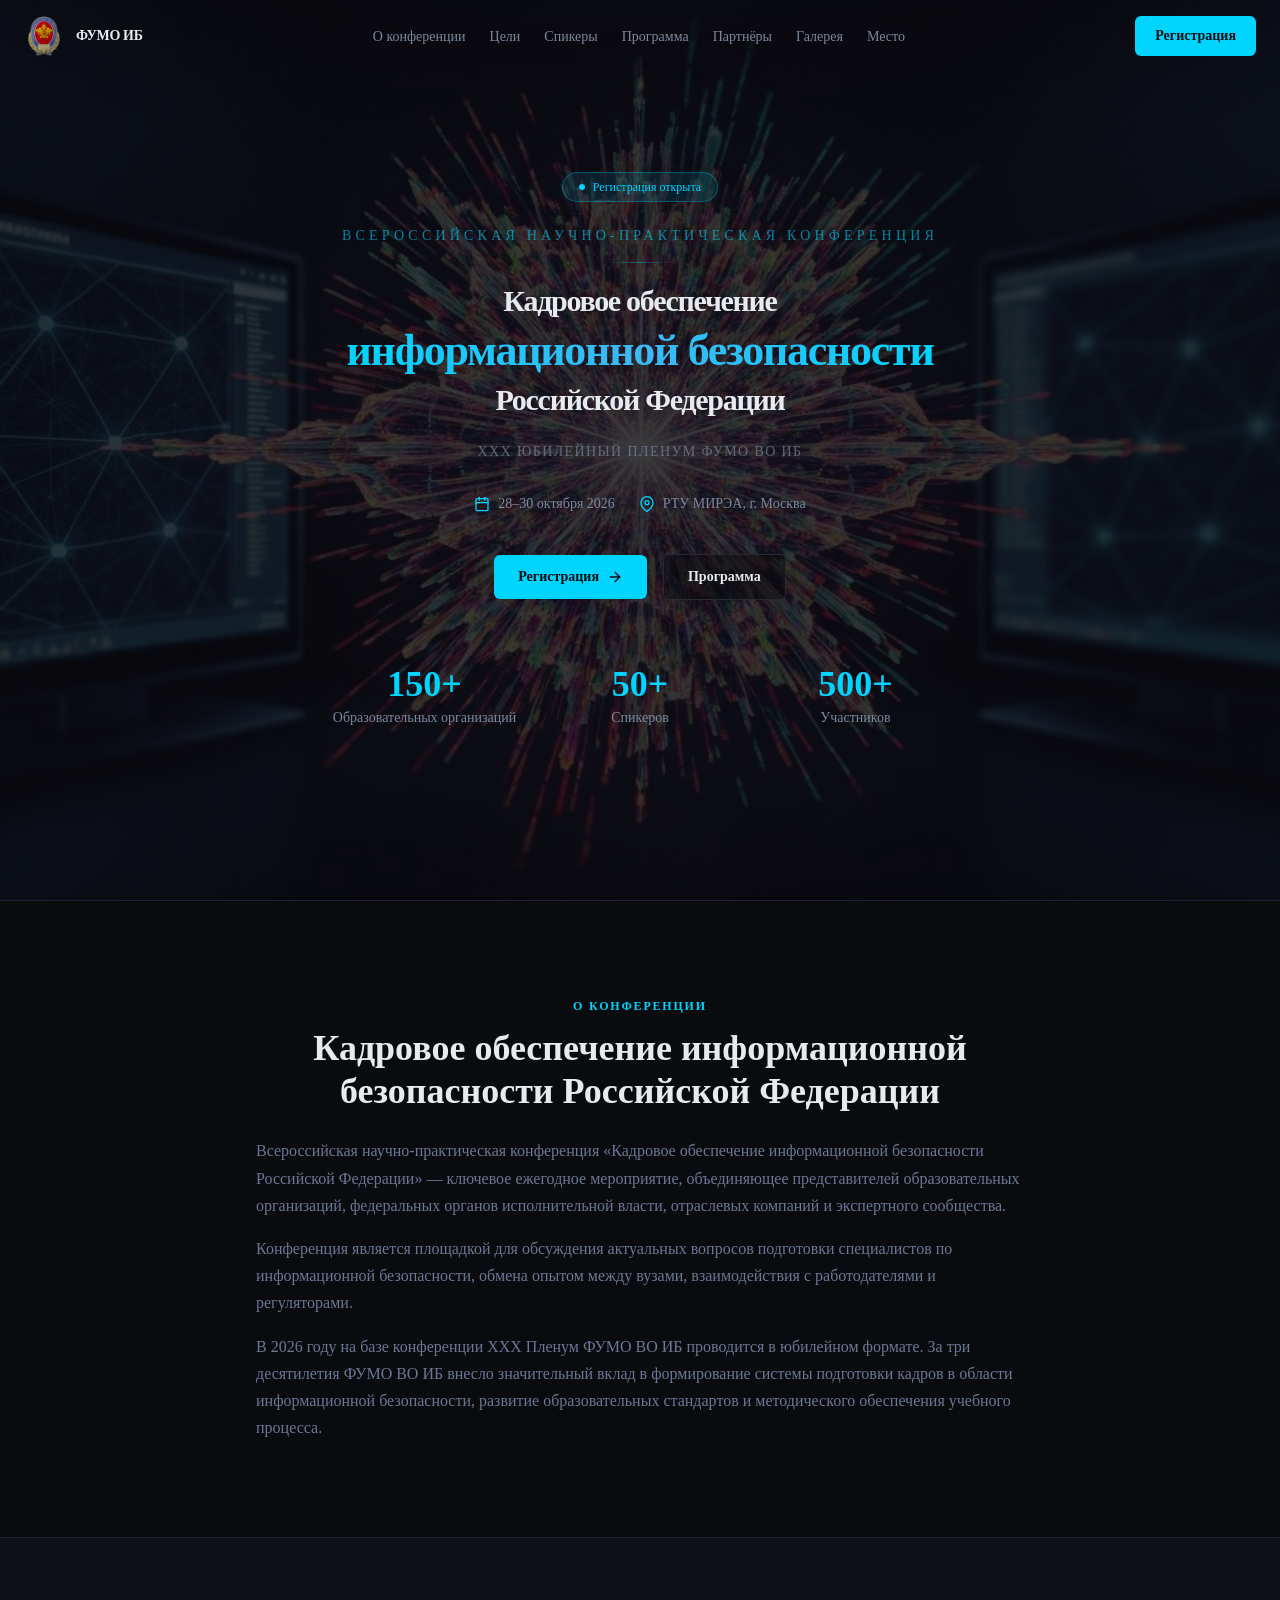
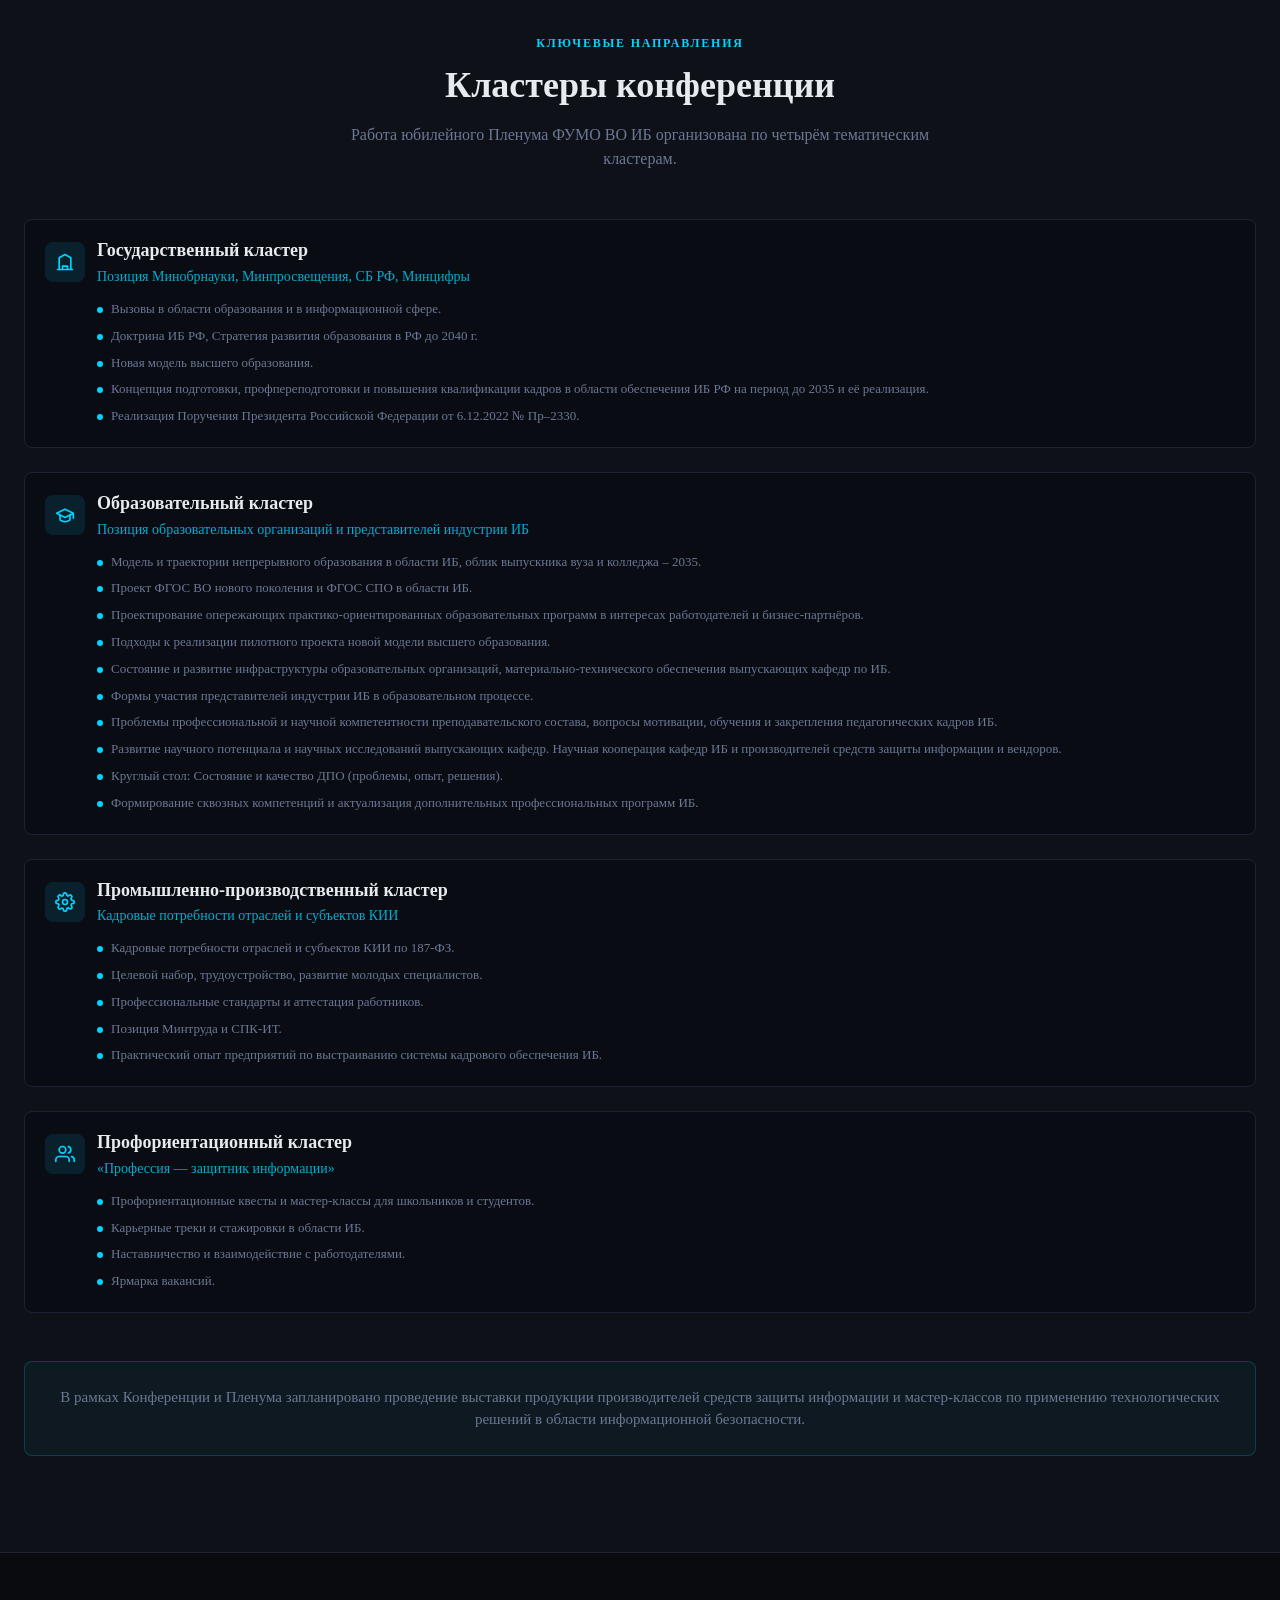
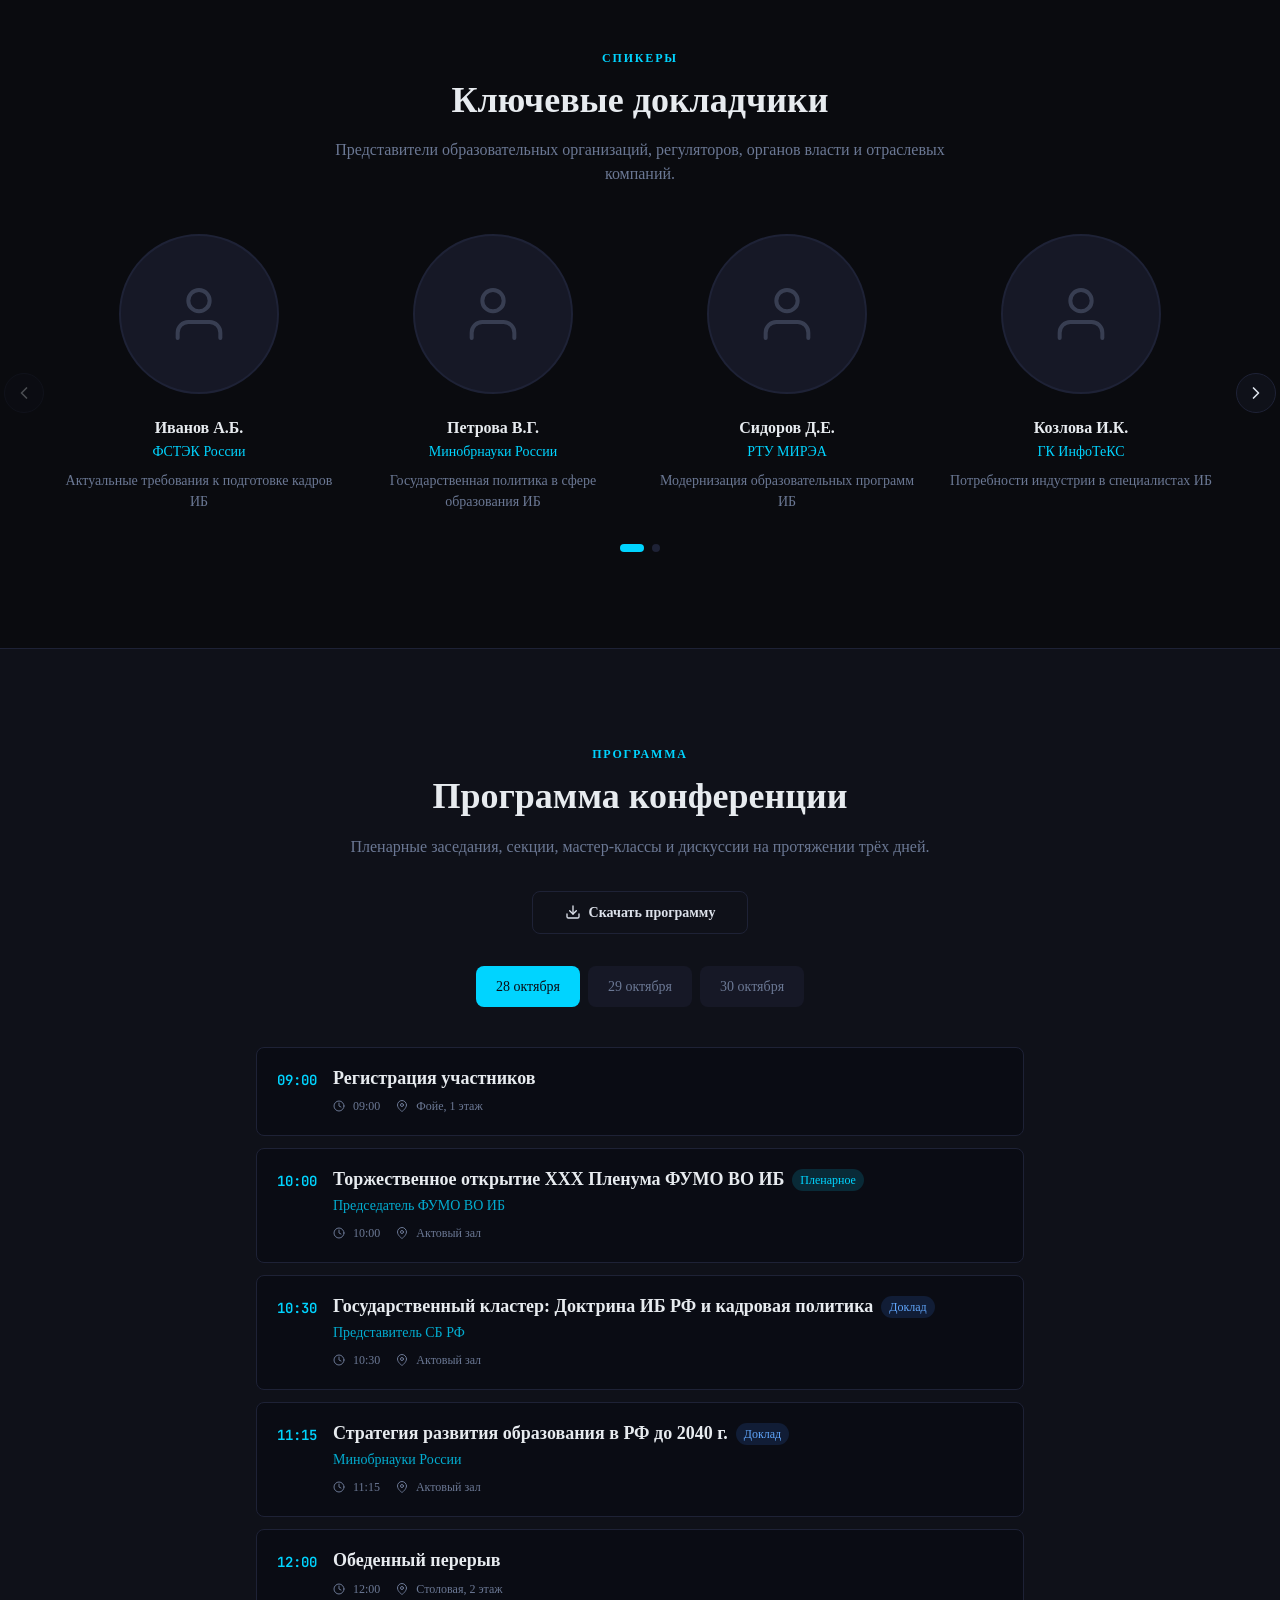
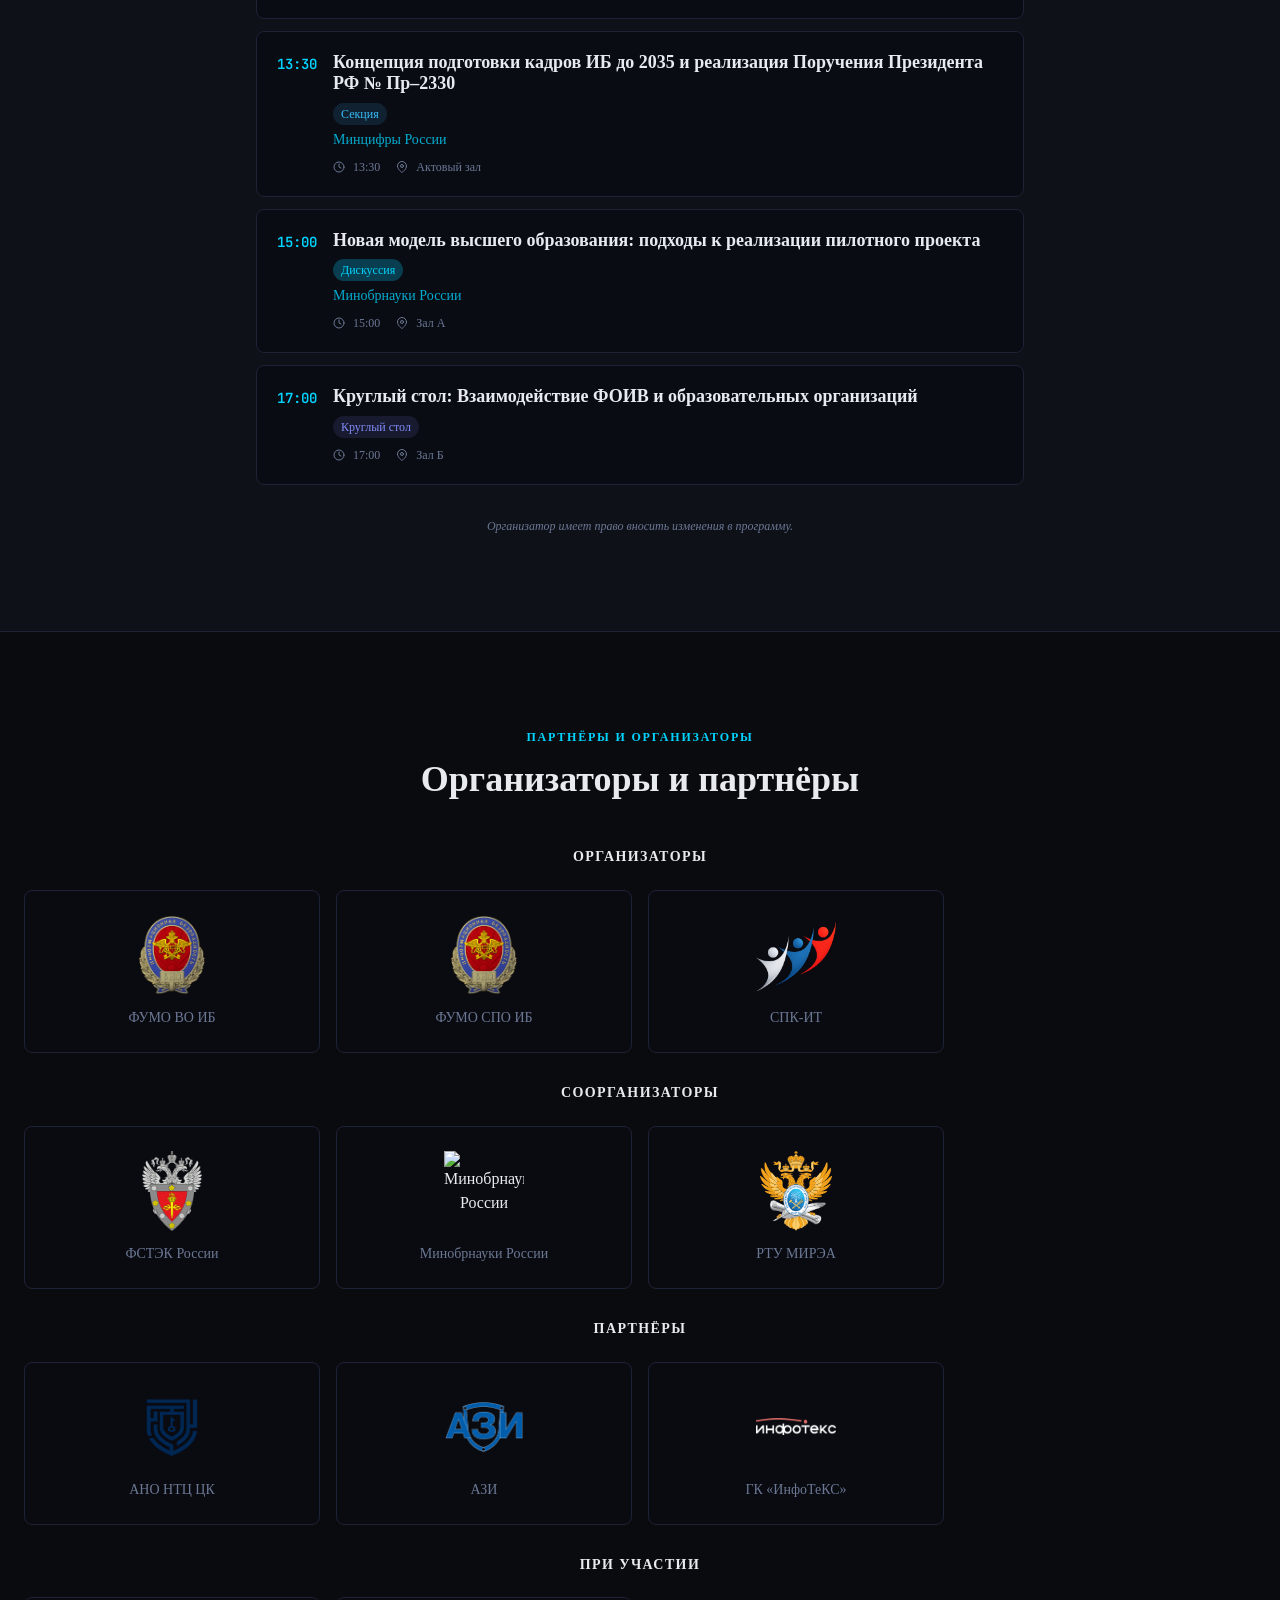
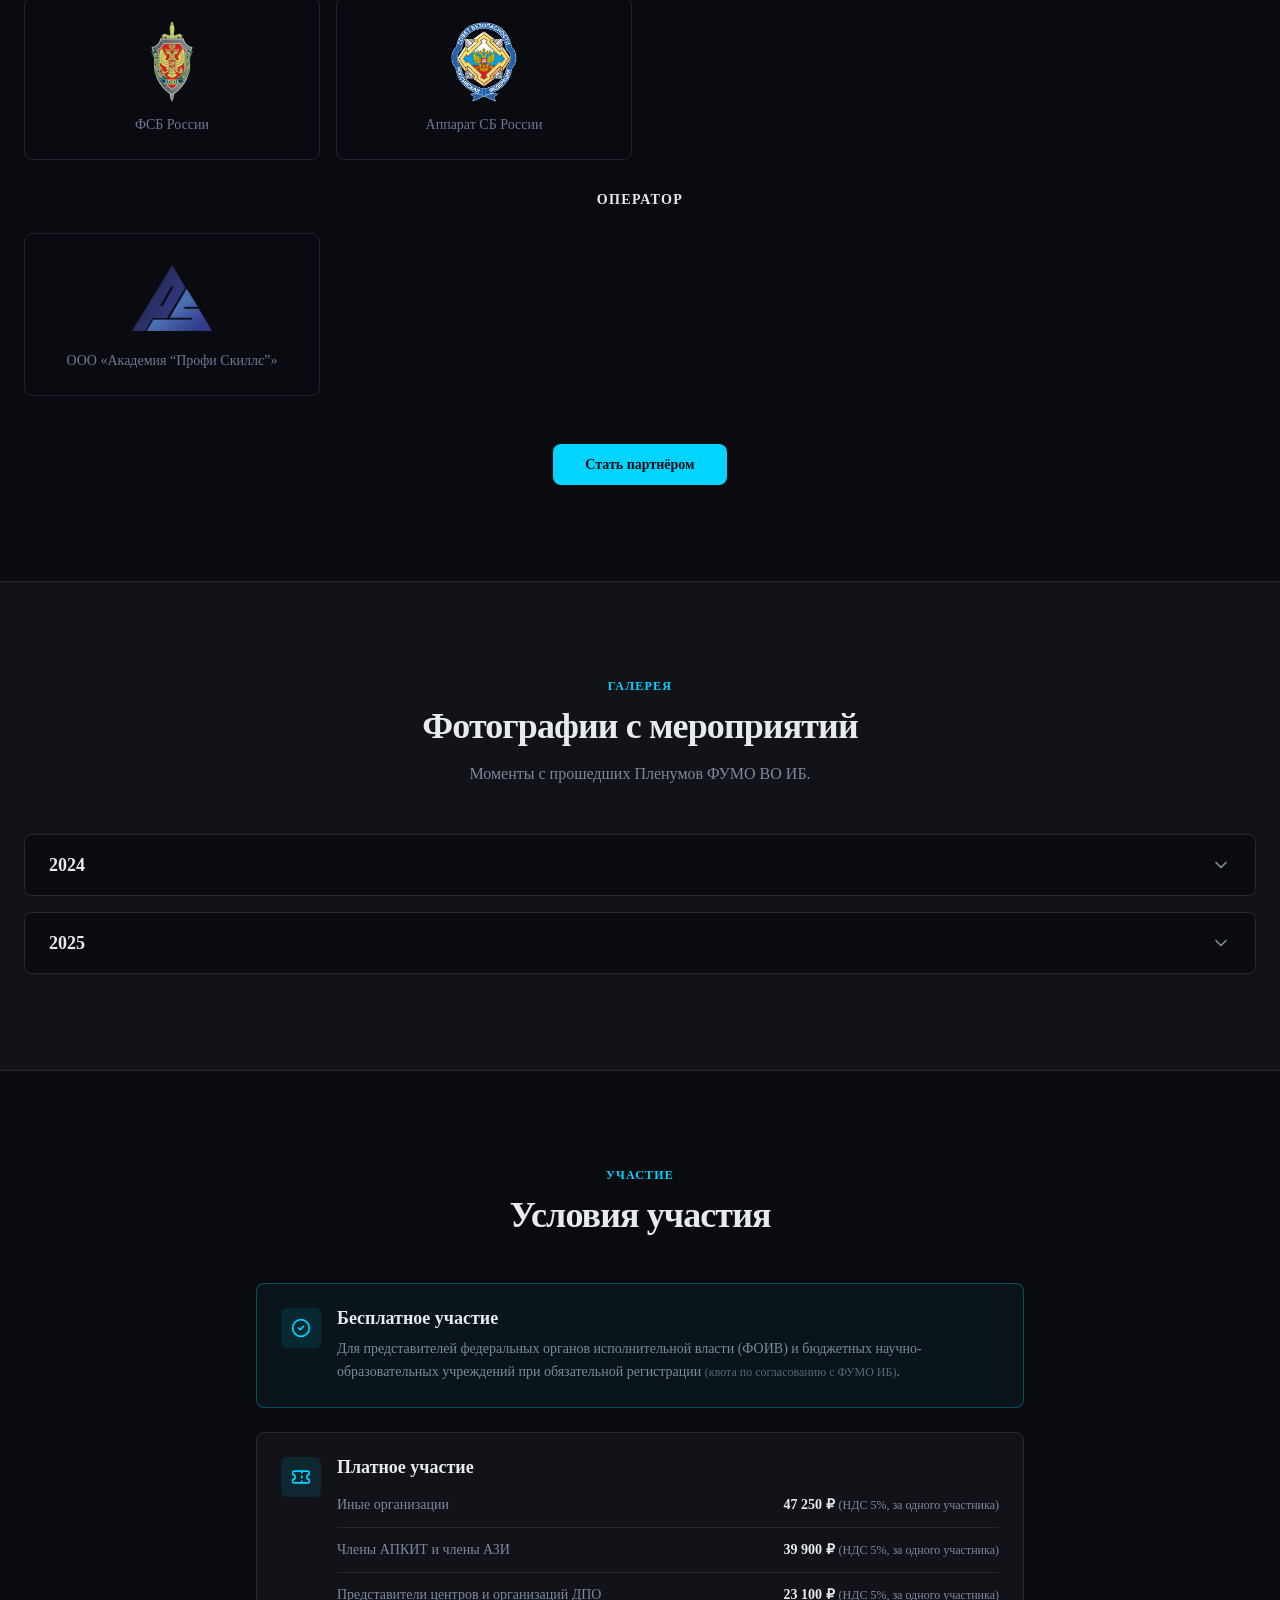
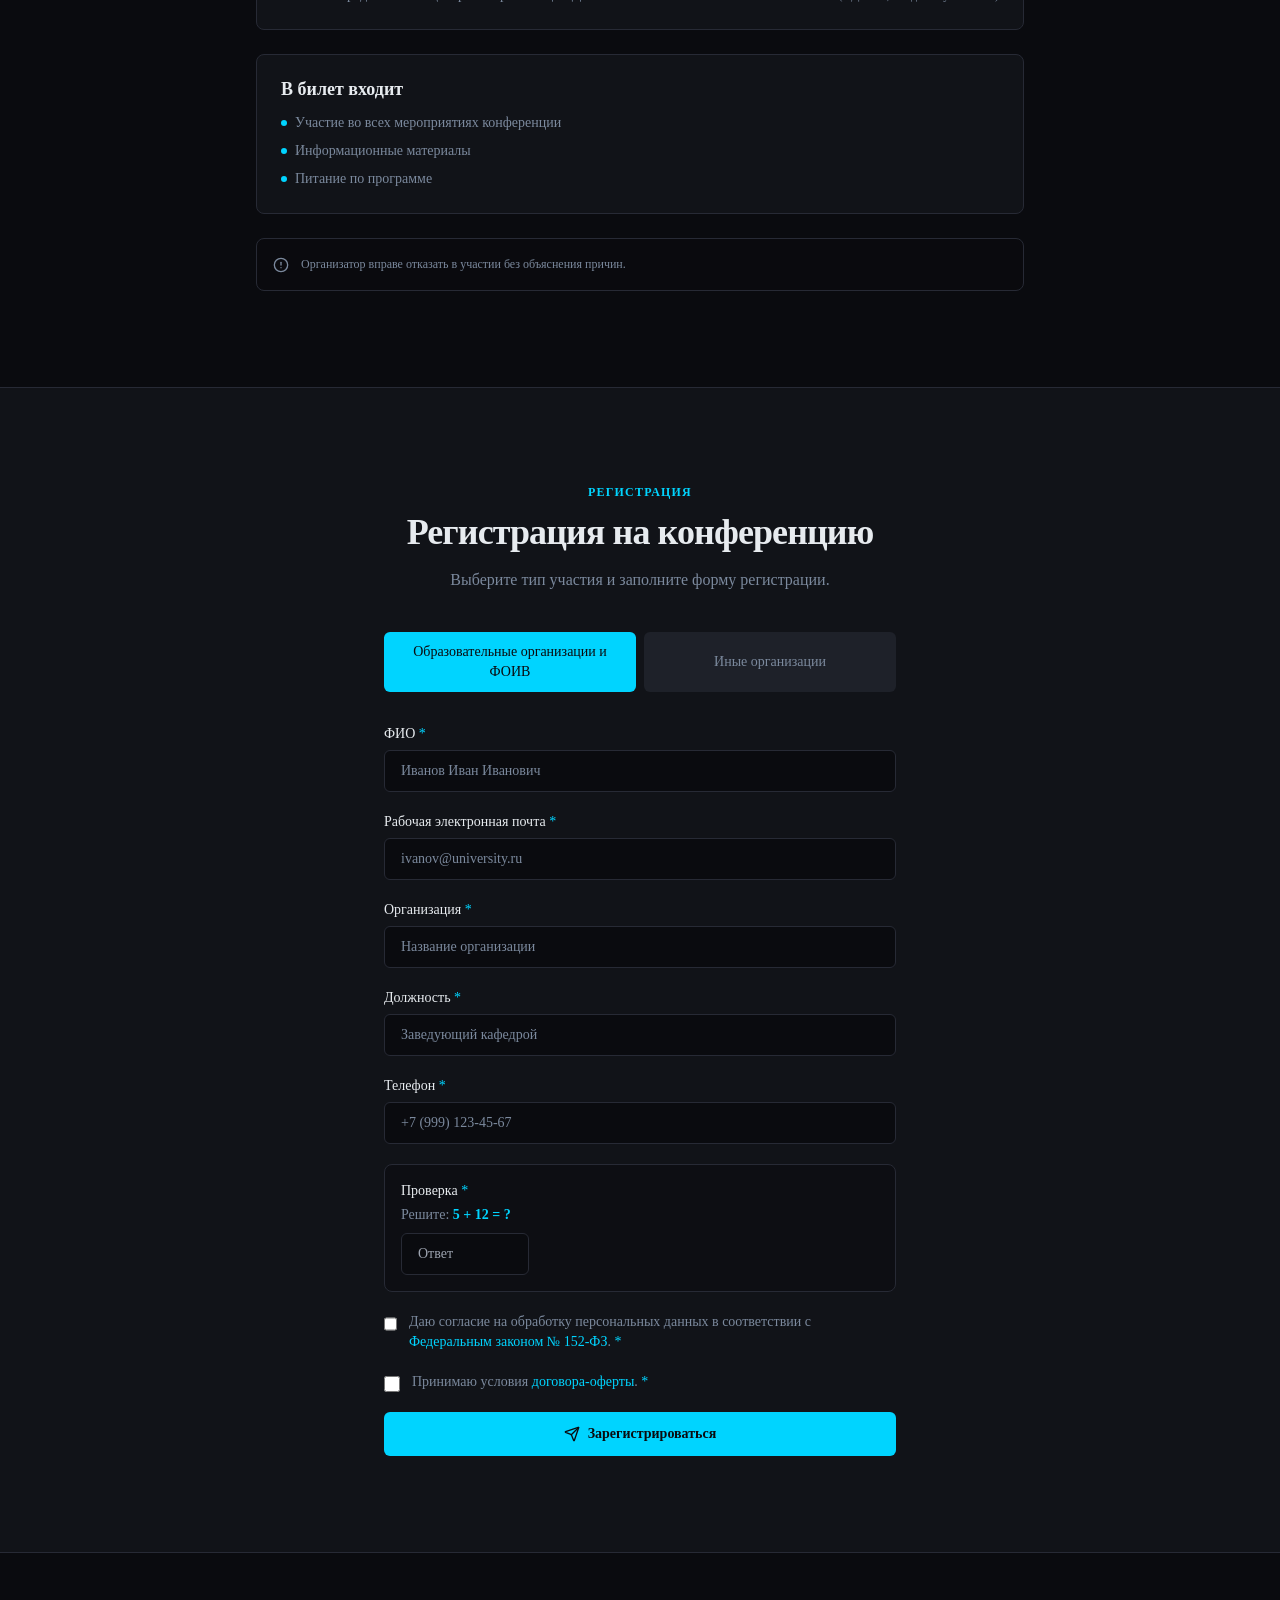
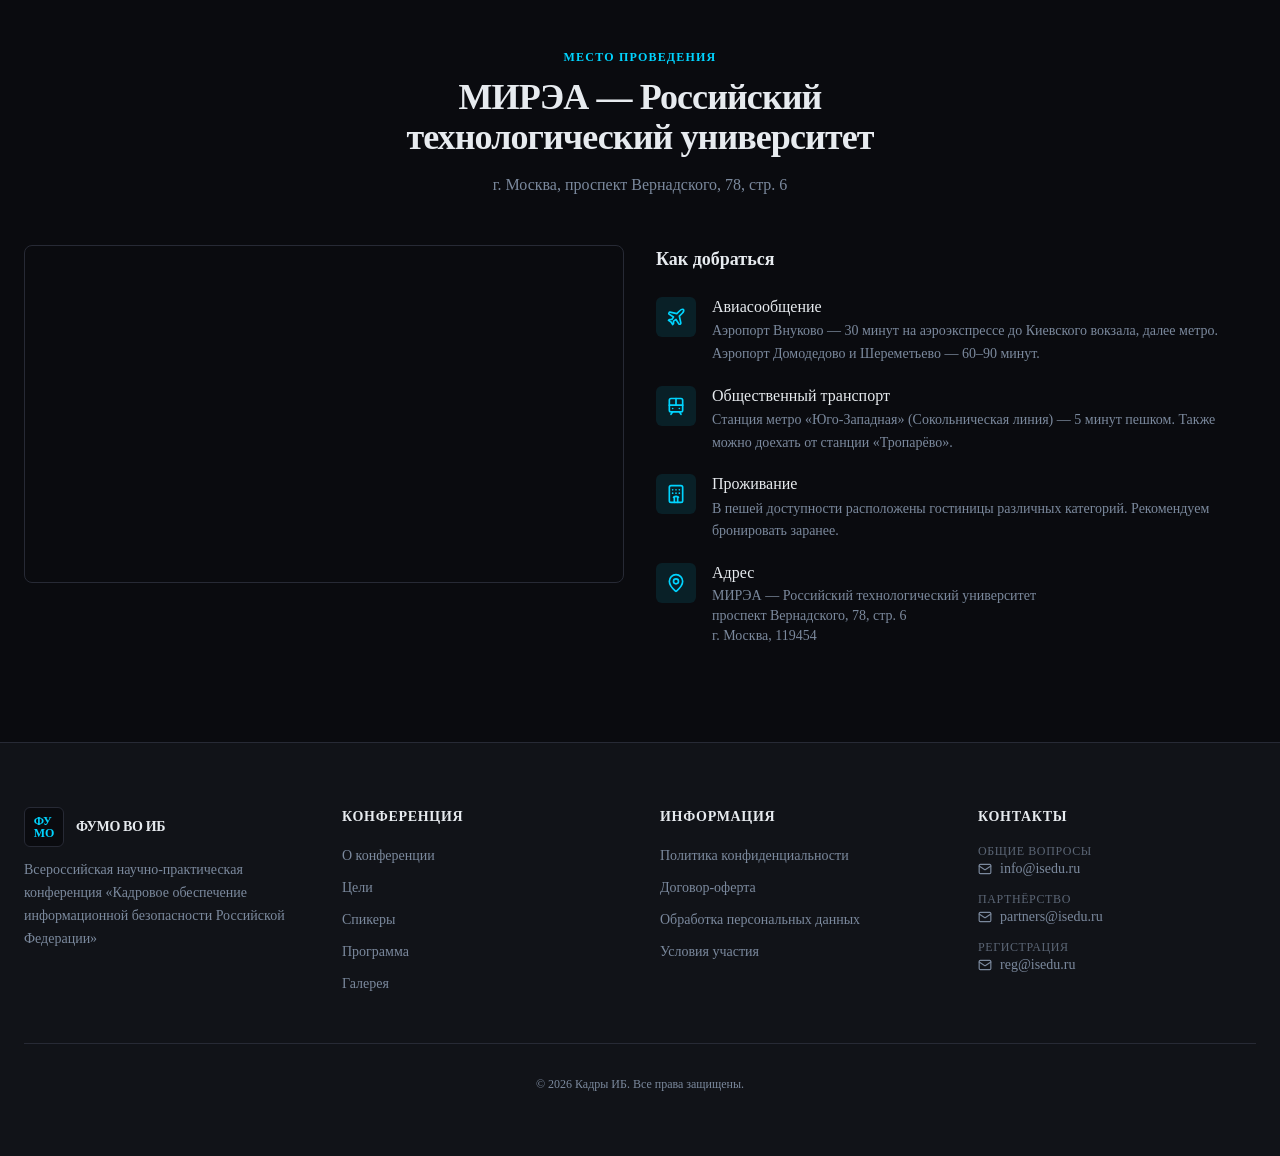
==== commit 896f63dc: "deploy: 40c66e7cf83db7d3a1a8c2a9caef697db04b503d" ====
--- a/index.html
+++ b/index.html
@@ -1 +1 @@
-<!DOCTYPE html><!--tPNDSHghFE50JyQY7KSIq--><html lang="ru"><head><meta charSet="utf-8"/><meta name="viewport" content="width=device-width, initial-scale=1"/><link rel="preload" as="image" href="/images/hero-bg.jpg"/><link rel="stylesheet" href="/_next/static/chunks/0267dedc0b8fc463.css" data-precedence="next"/><link rel="preload" as="script" fetchPriority="low" href="/_next/static/chunks/21a0a4061f3ab64d.js"/><script src="/_next/static/chunks/aee6c7720838f8a2.js" async=""></script><script src="/_next/static/chunks/c14890ef0997f7e6.js" async=""></script><script src="/_next/static/chunks/turbopack-bf25d19fa235497d.js" async=""></script><script src="/_next/static/chunks/ff1a16fafef87110.js" async=""></script><script src="/_next/static/chunks/d2be314c3ece3fbe.js" async=""></script><script src="/_next/static/chunks/2f6425e29adc4fe9.js" async=""></script><link rel="preload" href="https://fonts.googleapis.com/css2?family=Inter:wght@400;500;600;700&amp;family=JetBrains+Mono:wght@400;500;600&amp;display=swap" as="style"/><link rel="preconnect" href="https://fonts.googleapis.com" crossorigin="anonymous"/><link rel="preconnect" href="https://fonts.gstatic.com" crossorigin="anonymous"/><meta name="theme-color" content="#0a0c14"/><title>Кадры ИБ 2026 — XXX Пленум ФУМО ВО ИБ</title><meta name="description" content="Всероссийская научно-практическая конференция «Кадровое обеспечение информационной безопасности Российской Федерации»"/><meta name="keywords" content="информационная безопасность,ФУМО ИБ,конференция,пленум,МИРЭА"/><link href="https://fonts.googleapis.com/css2?family=Inter:wght@400;500;600;700&amp;family=JetBrains+Mono:wght@400;500;600&amp;display=swap" rel="stylesheet"/><script src="/_next/static/chunks/a6dad97d9634a72d.js" noModule=""></script></head><body><div hidden=""><!--$--><!--/$--></div><header class="fixed top-0 left-0 right-0 z-50 transition-all duration-300 bg-transparent" role="banner"><nav class="mx-auto flex max-w-7xl items-center justify-between px-6 py-4" aria-label="Основная навигация"><a href="#" class="flex items-center gap-3 text-foreground" aria-label="ФУМО ИБ"><img alt="ФУМО ИБ" loading="lazy" width="40" height="40" decoding="async" data-nimg="1" class="h-10 w-10 object-contain" style="color:transparent" src="/images/logos/Logo.png"/><span class="text-sm font-bold tracking-tight">ФУМО ИБ</span></a><ul class="hidden items-center gap-6 lg:flex"><li><a href="#about" class="text-sm text-muted-foreground transition-colors hover:text-primary">О конференции</a></li><li><a href="#goals" class="text-sm text-muted-foreground transition-colors hover:text-primary">Цели</a></li><li><a href="#speakers" class="text-sm text-muted-foreground transition-colors hover:text-primary">Спикеры</a></li><li><a href="#schedule" class="text-sm text-muted-foreground transition-colors hover:text-primary">Программа</a></li><li><a href="#partners" class="text-sm text-muted-foreground transition-colors hover:text-primary">Партнёры</a></li><li><a href="#gallery" class="text-sm text-muted-foreground transition-colors hover:text-primary">Галерея</a></li><li><a href="#venue" class="text-sm text-muted-foreground transition-colors hover:text-primary">Место</a></li></ul><a href="#registration" class="hidden rounded-md bg-primary px-5 py-2.5 text-sm font-semibold text-primary-foreground transition-opacity hover:opacity-90 lg:inline-flex">Регистрация</a><button type="button" class="flex h-10 w-10 items-center justify-center rounded-md text-foreground lg:hidden" aria-label="Открыть меню" aria-expanded="false"><svg xmlns="http://www.w3.org/2000/svg" width="24" height="24" viewBox="0 0 24 24" fill="none" stroke="currentColor" stroke-width="2" stroke-linecap="round" stroke-linejoin="round"><line x1="3" y1="6" x2="21" y2="6"></line><line x1="3" y1="12" x2="21" y2="12"></line><line x1="3" y1="18" x2="21" y2="18"></line></svg></button></nav></header><main><section id="hero" class="relative flex min-h-screen items-center justify-center overflow-hidden" aria-label="Главный баннер конференции"><div class="absolute inset-0"><img alt="" decoding="async" data-nimg="fill" class="object-cover" style="position:absolute;height:100%;width:100%;left:0;top:0;right:0;bottom:0;color:transparent" src="/images/hero-bg.jpg"/><div class="absolute inset-0 bg-background/80"></div></div><div class="relative z-10 mx-auto max-w-4xl px-6 py-32 text-center"><div class="inline-flex items-center gap-2 rounded-full border border-primary/30 bg-primary/10 px-4 py-1.5 text-xs font-medium text-primary"><span class="h-1.5 w-1.5 rounded-full bg-primary animate-pulse"></span>Регистрация открыта</div><div class="mt-6"><p class="text-xs font-medium tracking-[0.3em] text-primary/60 uppercase sm:text-sm">Всероссийская научно-практическая конференция</p><div class="mx-auto mt-4 h-px w-16 bg-gradient-to-r from-transparent via-primary/40 to-transparent"></div><h1 class="mt-5 text-balance font-bold tracking-tight text-foreground"><span class="block text-xl sm:text-2xl lg:text-3xl">Кадровое обеспечение</span><span class="mt-1 block bg-gradient-to-r from-primary via-[hsl(200,90%,60%)] to-primary bg-clip-text text-2xl text-transparent sm:text-3xl lg:text-[2.75rem] lg:leading-tight">информационной безопасности</span><span class="mt-1 block text-xl sm:text-2xl lg:text-3xl">Российской Федерации</span></h1></div><p class="mt-6 text-sm text-muted-foreground/70 font-medium tracking-widest uppercase">XXX юбилейный Пленум ФУМО ВО ИБ</p><div class="mt-8 flex flex-wrap items-center justify-center gap-6 text-sm text-muted-foreground"><div class="flex items-center gap-2"><svg xmlns="http://www.w3.org/2000/svg" width="16" height="16" viewBox="0 0 24 24" fill="none" stroke="currentColor" stroke-width="2" stroke-linecap="round" stroke-linejoin="round" class="text-primary"><rect x="3" y="4" width="18" height="18" rx="2" ry="2"></rect><line x1="16" y1="2" x2="16" y2="6"></line><line x1="8" y1="2" x2="8" y2="6"></line><line x1="3" y1="10" x2="21" y2="10"></line></svg><time dateTime="2026-10-28">28–30 октября 2026</time></div><div class="flex items-center gap-2"><svg xmlns="http://www.w3.org/2000/svg" width="16" height="16" viewBox="0 0 24 24" fill="none" stroke="currentColor" stroke-width="2" stroke-linecap="round" stroke-linejoin="round" class="text-primary"><path d="M21 10c0 7-9 13-9 13s-9-6-9-13a9 9 0 0 1 18 0z"></path><circle cx="12" cy="10" r="3"></circle></svg><span>РТУ МИРЭА, г. Москва</span></div></div><div class="mt-10 flex flex-wrap items-center justify-center gap-4"><a href="#registration" class="inline-flex items-center gap-2 rounded-md bg-primary px-6 py-3 text-sm font-semibold text-primary-foreground transition-opacity hover:opacity-90">Регистрация<svg xmlns="http://www.w3.org/2000/svg" width="16" height="16" viewBox="0 0 24 24" fill="none" stroke="currentColor" stroke-width="2" stroke-linecap="round" stroke-linejoin="round"><line x1="5" y1="12" x2="19" y2="12"></line><polyline points="12 5 19 12 12 19"></polyline></svg></a><a href="#schedule" class="inline-flex items-center rounded-md border border-border bg-background/50 px-6 py-3 text-sm font-semibold text-foreground transition-colors hover:bg-secondary">Программа</a></div><div class="mt-16 grid grid-cols-3 gap-4 sm:gap-8"><div class="text-center"><p class="text-2xl font-bold text-primary sm:text-4xl">150+</p><p class="mt-1 text-xs text-muted-foreground sm:text-sm">Образовательных организаций</p></div><div class="text-center"><p class="text-2xl font-bold text-primary sm:text-4xl">50+</p><p class="mt-1 text-xs text-muted-foreground sm:text-sm">Спикеров</p></div><div class="text-center"><p class="text-2xl font-bold text-primary sm:text-4xl">500+</p><p class="mt-1 text-xs text-muted-foreground sm:text-sm">Участников</p></div></div></div></section><section id="about" class="section" aria-labelledby="about-heading"><div class="container"><div class="text-center"><p class="section-label">О конференции</p><h2 id="about-heading" class="text-balance" style="margin-top:0.75rem">Кадровое обеспечение информационной безопасности Российской Федерации</h2></div><div class="about__body"><p>Всероссийская научно-практическая конференция «Кадровое обеспечение информационной безопасности Российской Федерации» — ключевое ежегодное мероприятие, объединяющее представителей образовательных организаций, федеральных органов исполнительной власти, отраслевых компаний и экспертного сообщества.</p><p>Конференция является площадкой для обсуждения актуальных вопросов подготовки специалистов по информационной безопасности, обмена опытом между вузами, взаимодействия с работодателями и регуляторами.</p><p>В 2026 году на базе конференции XXX Пленум ФУМО ВО ИБ проводится в юбилейном формате. За три десятилетия ФУМО ВО ИБ внесло значительный вклад в формирование системы подготовки кадров в области информационной безопасности, развитие образовательных стандартов и методического обеспечения учебного процесса.</p></div></div></section><section id="goals" class="section section--alt" aria-labelledby="goals-heading"><div class="container"><div class="text-center"><p class="section-label">Ключевые направления</p><h2 id="goals-heading" class="text-balance" style="margin-top:0.75rem">Кластеры конференции</h2><p class="section-desc">Работа юбилейного Пленума ФУМО ВО ИБ организована по четырём тематическим кластерам.</p></div><div class="goals__grid" style="grid-template-columns:repeat(1, 1fr)"><article class="card" style="padding:1.25rem 1.25rem;overflow:hidden"><div style="display:flex;align-items:flex-start;gap:0.75rem"><div class="icon-box" style="margin-top:0.125rem"><svg xmlns="http://www.w3.org/2000/svg" viewBox="0 0 24 24" fill="none" stroke="currentColor" stroke-width="2" stroke-linecap="round" stroke-linejoin="round"><path d="M3 21h18"></path><path d="M5 21V7l7-4 7 4v14"></path><path d="M9 21v-4h6v4"></path></svg></div><div style="flex:1;min-width:0;overflow:hidden"><h3 class="goals__card-title" style="margin-top:0;word-break:break-word">Государственный кластер</h3><p style="margin-top:0.25rem;font-size:0.875rem;color:var(--color-primary);opacity:0.8">Позиция Минобрнауки, Минпросвещения, СБ РФ, Минцифры</p><ul style="margin-top:0.75rem;display:flex;flex-direction:column;gap:0.375rem"><li style="display:flex;align-items:baseline;gap:0.5rem;font-size:0.8125rem;color:var(--color-fg-muted);line-height:1.6;overflow-wrap:break-word;word-break:break-word"><span style="width:0.375rem;height:0.375rem;border-radius:9999px;background-color:var(--color-primary);flex-shrink:0;margin-top:0.5rem"></span><span style="min-width:0">Вызовы в области образования и в информационной сфере.</span></li><li style="display:flex;align-items:baseline;gap:0.5rem;font-size:0.8125rem;color:var(--color-fg-muted);line-height:1.6;overflow-wrap:break-word;word-break:break-word"><span style="width:0.375rem;height:0.375rem;border-radius:9999px;background-color:var(--color-primary);flex-shrink:0;margin-top:0.5rem"></span><span style="min-width:0">Доктрина ИБ РФ, Стратегия развития образования в РФ до 2040 г.</span></li><li style="display:flex;align-items:baseline;gap:0.5rem;font-size:0.8125rem;color:var(--color-fg-muted);line-height:1.6;overflow-wrap:break-word;word-break:break-word"><span style="width:0.375rem;height:0.375rem;border-radius:9999px;background-color:var(--color-primary);flex-shrink:0;margin-top:0.5rem"></span><span style="min-width:0">Новая модель высшего образования.</span></li><li style="display:flex;align-items:baseline;gap:0.5rem;font-size:0.8125rem;color:var(--color-fg-muted);line-height:1.6;overflow-wrap:break-word;word-break:break-word"><span style="width:0.375rem;height:0.375rem;border-radius:9999px;background-color:var(--color-primary);flex-shrink:0;margin-top:0.5rem"></span><span style="min-width:0">Концепция подготовки, профпереподготовки и повышения квалификации кадров в области обеспечения ИБ РФ на период до 2035 и её реализация.</span></li><li style="display:flex;align-items:baseline;gap:0.5rem;font-size:0.8125rem;color:var(--color-fg-muted);line-height:1.6;overflow-wrap:break-word;word-break:break-word"><span style="width:0.375rem;height:0.375rem;border-radius:9999px;background-color:var(--color-primary);flex-shrink:0;margin-top:0.5rem"></span><span style="min-width:0">Реализация Поручения Президента Российской Федерации от 6.12.2022 № Пр–2330.</span></li></ul></div></div></article><article class="card" style="padding:1.25rem 1.25rem;overflow:hidden"><div style="display:flex;align-items:flex-start;gap:0.75rem"><div class="icon-box" style="margin-top:0.125rem"><svg xmlns="http://www.w3.org/2000/svg" viewBox="0 0 24 24" fill="none" stroke="currentColor" stroke-width="2" stroke-linecap="round" stroke-linejoin="round"><path d="M22 10v6M2 10l10-5 10 5-10 5z"></path><path d="M6 12v5c0 2 4 3 6 3s6-1 6-3v-5"></path></svg></div><div style="flex:1;min-width:0;overflow:hidden"><h3 class="goals__card-title" style="margin-top:0;word-break:break-word">Образовательный кластер</h3><p style="margin-top:0.25rem;font-size:0.875rem;color:var(--color-primary);opacity:0.8">Позиция образовательных организаций и представителей индустрии ИБ</p><ul style="margin-top:0.75rem;display:flex;flex-direction:column;gap:0.375rem"><li style="display:flex;align-items:baseline;gap:0.5rem;font-size:0.8125rem;color:var(--color-fg-muted);line-height:1.6;overflow-wrap:break-word;word-break:break-word"><span style="width:0.375rem;height:0.375rem;border-radius:9999px;background-color:var(--color-primary);flex-shrink:0;margin-top:0.5rem"></span><span style="min-width:0">Модель и траектории непрерывного образования в области ИБ, облик выпускника вуза и колледжа – 2035.</span></li><li style="display:flex;align-items:baseline;gap:0.5rem;font-size:0.8125rem;color:var(--color-fg-muted);line-height:1.6;overflow-wrap:break-word;word-break:break-word"><span style="width:0.375rem;height:0.375rem;border-radius:9999px;background-color:var(--color-primary);flex-shrink:0;margin-top:0.5rem"></span><span style="min-width:0">Проект ФГОС ВО нового поколения и ФГОС СПО в области ИБ.</span></li><li style="display:flex;align-items:baseline;gap:0.5rem;font-size:0.8125rem;color:var(--color-fg-muted);line-height:1.6;overflow-wrap:break-word;word-break:break-word"><span style="width:0.375rem;height:0.375rem;border-radius:9999px;background-color:var(--color-primary);flex-shrink:0;margin-top:0.5rem"></span><span style="min-width:0">Проектирование опережающих практико-ориентированных образовательных программ в интересах работодателей и бизнес-партнёров.</span></li><li style="display:flex;align-items:baseline;gap:0.5rem;font-size:0.8125rem;color:var(--color-fg-muted);line-height:1.6;overflow-wrap:break-word;word-break:break-word"><span style="width:0.375rem;height:0.375rem;border-radius:9999px;background-color:var(--color-primary);flex-shrink:0;margin-top:0.5rem"></span><span style="min-width:0">Подходы к реализации пилотного проекта новой модели высшего образования.</span></li><li style="display:flex;align-items:baseline;gap:0.5rem;font-size:0.8125rem;color:var(--color-fg-muted);line-height:1.6;overflow-wrap:break-word;word-break:break-word"><span style="width:0.375rem;height:0.375rem;border-radius:9999px;background-color:var(--color-primary);flex-shrink:0;margin-top:0.5rem"></span><span style="min-width:0">Состояние и развитие инфраструктуры образовательных организаций, материально-технического обеспечения выпускающих кафедр по ИБ.</span></li><li style="display:flex;align-items:baseline;gap:0.5rem;font-size:0.8125rem;color:var(--color-fg-muted);line-height:1.6;overflow-wrap:break-word;word-break:break-word"><span style="width:0.375rem;height:0.375rem;border-radius:9999px;background-color:var(--color-primary);flex-shrink:0;margin-top:0.5rem"></span><span style="min-width:0">Формы участия представителей индустрии ИБ в образовательном процессе.</span></li><li style="display:flex;align-items:baseline;gap:0.5rem;font-size:0.8125rem;color:var(--color-fg-muted);line-height:1.6;overflow-wrap:break-word;word-break:break-word"><span style="width:0.375rem;height:0.375rem;border-radius:9999px;background-color:var(--color-primary);flex-shrink:0;margin-top:0.5rem"></span><span style="min-width:0">Проблемы профессиональной и научной компетентности преподавательского состава, вопросы мотивации, обучения и закрепления педагогических кадров ИБ.</span></li><li style="display:flex;align-items:baseline;gap:0.5rem;font-size:0.8125rem;color:var(--color-fg-muted);line-height:1.6;overflow-wrap:break-word;word-break:break-word"><span style="width:0.375rem;height:0.375rem;border-radius:9999px;background-color:var(--color-primary);flex-shrink:0;margin-top:0.5rem"></span><span style="min-width:0">Развитие научного потенциала и научных исследований выпускающих кафедр. Научная кооперация кафедр ИБ и производителей средств защиты информации и вендоров.</span></li><li style="display:flex;align-items:baseline;gap:0.5rem;font-size:0.8125rem;color:var(--color-fg-muted);line-height:1.6;overflow-wrap:break-word;word-break:break-word"><span style="width:0.375rem;height:0.375rem;border-radius:9999px;background-color:var(--color-primary);flex-shrink:0;margin-top:0.5rem"></span><span style="min-width:0">Круглый стол: Состояние и качество ДПО (проблемы, опыт, решения).</span></li><li style="display:flex;align-items:baseline;gap:0.5rem;font-size:0.8125rem;color:var(--color-fg-muted);line-height:1.6;overflow-wrap:break-word;word-break:break-word"><span style="width:0.375rem;height:0.375rem;border-radius:9999px;background-color:var(--color-primary);flex-shrink:0;margin-top:0.5rem"></span><span style="min-width:0">Формирование сквозных компетенций и актуализация дополнительных профессиональных программ ИБ.</span></li></ul></div></div></article><article class="card" style="padding:1.25rem 1.25rem;overflow:hidden"><div style="display:flex;align-items:flex-start;gap:0.75rem"><div class="icon-box" style="margin-top:0.125rem"><svg xmlns="http://www.w3.org/2000/svg" viewBox="0 0 24 24" fill="none" stroke="currentColor" stroke-width="2" stroke-linecap="round" stroke-linejoin="round"><circle cx="12" cy="12" r="3"></circle><path d="M19.4 15a1.65 1.65 0 00.33 1.82l.06.06a2 2 0 010 2.83 2 2 0 01-2.83 0l-.06-.06a1.65 1.65 0 00-1.82-.33 1.65 1.65 0 00-1 1.51V21a2 2 0 01-4 0v-.09a1.65 1.65 0 00-1.08-1.51 1.65 1.65 0 00-1.82.33l-.06.06a2 2 0 01-2.83-2.83l.06-.06a1.65 1.65 0 00.33-1.82 1.65 1.65 0 00-1.51-1H3a2 2 0 010-4h.09a1.65 1.65 0 001.51-1.08 1.65 1.65 0 00-.33-1.82l-.06-.06a2 2 0 012.83-2.83l.06.06a1.65 1.65 0 001.82.33H9a1.65 1.65 0 001-1.51V3a2 2 0 014 0v.09a1.65 1.65 0 001 1.51 1.65 1.65 0 001.82-.33l.06-.06a2 2 0 012.83 2.83l-.06.06a1.65 1.65 0 00-.33 1.82V9c.26.604.852.997 1.51 1H21a2 2 0 010 4h-.09a1.65 1.65 0 00-1.51 1.08z"></path></svg></div><div style="flex:1;min-width:0;overflow:hidden"><h3 class="goals__card-title" style="margin-top:0;word-break:break-word">Промышленно-производственный кластер</h3><p style="margin-top:0.25rem;font-size:0.875rem;color:var(--color-primary);opacity:0.8">Кадровые потребности отраслей и субъектов КИИ</p><ul style="margin-top:0.75rem;display:flex;flex-direction:column;gap:0.375rem"><li style="display:flex;align-items:baseline;gap:0.5rem;font-size:0.8125rem;color:var(--color-fg-muted);line-height:1.6;overflow-wrap:break-word;word-break:break-word"><span style="width:0.375rem;height:0.375rem;border-radius:9999px;background-color:var(--color-primary);flex-shrink:0;margin-top:0.5rem"></span><span style="min-width:0">Кадровые потребности отраслей и субъектов КИИ по 187-ФЗ.</span></li><li style="display:flex;align-items:baseline;gap:0.5rem;font-size:0.8125rem;color:var(--color-fg-muted);line-height:1.6;overflow-wrap:break-word;word-break:break-word"><span style="width:0.375rem;height:0.375rem;border-radius:9999px;background-color:var(--color-primary);flex-shrink:0;margin-top:0.5rem"></span><span style="min-width:0">Целевой набор, трудоустройство, развитие молодых специалистов.</span></li><li style="display:flex;align-items:baseline;gap:0.5rem;font-size:0.8125rem;color:var(--color-fg-muted);line-height:1.6;overflow-wrap:break-word;word-break:break-word"><span style="width:0.375rem;height:0.375rem;border-radius:9999px;background-color:var(--color-primary);flex-shrink:0;margin-top:0.5rem"></span><span style="min-width:0">Профессиональные стандарты и аттестация работников.</span></li><li style="display:flex;align-items:baseline;gap:0.5rem;font-size:0.8125rem;color:var(--color-fg-muted);line-height:1.6;overflow-wrap:break-word;word-break:break-word"><span style="width:0.375rem;height:0.375rem;border-radius:9999px;background-color:var(--color-primary);flex-shrink:0;margin-top:0.5rem"></span><span style="min-width:0">Позиция Минтруда и СПК-ИТ.</span></li><li style="display:flex;align-items:baseline;gap:0.5rem;font-size:0.8125rem;color:var(--color-fg-muted);line-height:1.6;overflow-wrap:break-word;word-break:break-word"><span style="width:0.375rem;height:0.375rem;border-radius:9999px;background-color:var(--color-primary);flex-shrink:0;margin-top:0.5rem"></span><span style="min-width:0">Практический опыт предприятий по выстраиванию системы кадрового обеспечения ИБ.</span></li></ul></div></div></article><article class="card" style="padding:1.25rem 1.25rem;overflow:hidden"><div style="display:flex;align-items:flex-start;gap:0.75rem"><div class="icon-box" style="margin-top:0.125rem"><svg xmlns="http://www.w3.org/2000/svg" viewBox="0 0 24 24" fill="none" stroke="currentColor" stroke-width="2" stroke-linecap="round" stroke-linejoin="round"><path d="M17 21v-2a4 4 0 00-4-4H5a4 4 0 00-4 4v2"></path><circle cx="9" cy="7" r="4"></circle><path d="M23 21v-2a4 4 0 00-3-3.87"></path><path d="M16 3.13a4 4 0 010 7.75"></path></svg></div><div style="flex:1;min-width:0;overflow:hidden"><h3 class="goals__card-title" style="margin-top:0;word-break:break-word">Профориентационный кластер</h3><p style="margin-top:0.25rem;font-size:0.875rem;color:var(--color-primary);opacity:0.8">«Профессия — защитник информации»</p><ul style="margin-top:0.75rem;display:flex;flex-direction:column;gap:0.375rem"><li style="display:flex;align-items:baseline;gap:0.5rem;font-size:0.8125rem;color:var(--color-fg-muted);line-height:1.6;overflow-wrap:break-word;word-break:break-word"><span style="width:0.375rem;height:0.375rem;border-radius:9999px;background-color:var(--color-primary);flex-shrink:0;margin-top:0.5rem"></span><span style="min-width:0">Профориентационные квесты и мастер-классы для школьников и студентов.</span></li><li style="display:flex;align-items:baseline;gap:0.5rem;font-size:0.8125rem;color:var(--color-fg-muted);line-height:1.6;overflow-wrap:break-word;word-break:break-word"><span style="width:0.375rem;height:0.375rem;border-radius:9999px;background-color:var(--color-primary);flex-shrink:0;margin-top:0.5rem"></span><span style="min-width:0">Карьерные треки и стажировки в области ИБ.</span></li><li style="display:flex;align-items:baseline;gap:0.5rem;font-size:0.8125rem;color:var(--color-fg-muted);line-height:1.6;overflow-wrap:break-word;word-break:break-word"><span style="width:0.375rem;height:0.375rem;border-radius:9999px;background-color:var(--color-primary);flex-shrink:0;margin-top:0.5rem"></span><span style="min-width:0">Наставничество и взаимодействие с работодателями.</span></li><li style="display:flex;align-items:baseline;gap:0.5rem;font-size:0.8125rem;color:var(--color-fg-muted);line-height:1.6;overflow-wrap:break-word;word-break:break-word"><span style="width:0.375rem;height:0.375rem;border-radius:9999px;background-color:var(--color-primary);flex-shrink:0;margin-top:0.5rem"></span><span style="min-width:0">Ярмарка вакансий.</span></li></ul></div></div></article></div><div class="goals__exhibition">В рамках Конференции и Пленума запланировано проведение выставки продукции производителей средств защиты информации и мастер-классов по применению технологических решений в области информационной безопасности.</div></div></section><section id="speakers" class="section" aria-labelledby="speakers-heading"><div class="container"><div class="text-center"><p class="section-label">Спикеры</p><h2 id="speakers-heading" class="text-balance" style="margin-top:0.75rem">Ключевые докладчики</h2><p class="section-desc">Представители образовательных организаций, регуляторов, органов власти и отраслевых компаний.</p></div><div class="speakers__carousel"><button type="button" class="speakers__arrow speakers__arrow--prev" aria-label="Предыдущий спикер" disabled=""><svg xmlns="http://www.w3.org/2000/svg" viewBox="0 0 24 24" fill="none" stroke="currentColor" stroke-width="2" stroke-linecap="round" stroke-linejoin="round"><polyline points="15 18 9 12 15 6"></polyline></svg></button><button type="button" class="speakers__arrow speakers__arrow--next" aria-label="Следующий спикер"><svg xmlns="http://www.w3.org/2000/svg" viewBox="0 0 24 24" fill="none" stroke="currentColor" stroke-width="2" stroke-linecap="round" stroke-linejoin="round"><polyline points="9 18 15 12 9 6"></polyline></svg></button><div class="speakers__track"><article class="speakers__card"><div class="speakers__avatar"><svg xmlns="http://www.w3.org/2000/svg" viewBox="0 0 24 24" fill="none" stroke="currentColor" stroke-width="1.5" stroke-linecap="round" stroke-linejoin="round"><path d="M20 21v-2a4 4 0 00-4-4H8a4 4 0 00-4 4v2"></path><circle cx="12" cy="7" r="4"></circle></svg></div><h3 class="speakers__name">Иванов А.Б.</h3><p class="speakers__role">ФСТЭК России</p><p class="speakers__topic">Актуальные требования к подготовке кадров ИБ</p></article><article class="speakers__card"><div class="speakers__avatar"><svg xmlns="http://www.w3.org/2000/svg" viewBox="0 0 24 24" fill="none" stroke="currentColor" stroke-width="1.5" stroke-linecap="round" stroke-linejoin="round"><path d="M20 21v-2a4 4 0 00-4-4H8a4 4 0 00-4 4v2"></path><circle cx="12" cy="7" r="4"></circle></svg></div><h3 class="speakers__name">Петрова В.Г.</h3><p class="speakers__role">Минобрнауки России</p><p class="speakers__topic">Государственная политика в сфере образования ИБ</p></article><article class="speakers__card"><div class="speakers__avatar"><svg xmlns="http://www.w3.org/2000/svg" viewBox="0 0 24 24" fill="none" stroke="currentColor" stroke-width="1.5" stroke-linecap="round" stroke-linejoin="round"><path d="M20 21v-2a4 4 0 00-4-4H8a4 4 0 00-4 4v2"></path><circle cx="12" cy="7" r="4"></circle></svg></div><h3 class="speakers__name">Сидоров Д.Е.</h3><p class="speakers__role">РТУ МИРЭА</p><p class="speakers__topic">Модернизация образовательных программ ИБ</p></article><article class="speakers__card"><div class="speakers__avatar"><svg xmlns="http://www.w3.org/2000/svg" viewBox="0 0 24 24" fill="none" stroke="currentColor" stroke-width="1.5" stroke-linecap="round" stroke-linejoin="round"><path d="M20 21v-2a4 4 0 00-4-4H8a4 4 0 00-4 4v2"></path><circle cx="12" cy="7" r="4"></circle></svg></div><h3 class="speakers__name">Козлова И.К.</h3><p class="speakers__role">ГК ИнфоТеКС</p><p class="speakers__topic">Потребности индустрии в специалистах ИБ</p></article></div><div class="speakers__dots"><button type="button" class="speakers__dot is-active" aria-label="Перейти к странице 1"></button><button type="button" class="speakers__dot" aria-label="Перейти к странице 2"></button></div></div></div></section><section id="schedule" class="section section--alt" aria-labelledby="schedule-heading"><div class="container"><div class="text-center"><p class="section-label">Программа</p><h2 id="schedule-heading" class="text-balance" style="margin-top:0.75rem">Программа конференции</h2><p class="section-desc">Пленарные заседания, секции, мастер-классы и дискуссии на протяжении трёх дней.</p></div><div class="text-center" style="margin-top:2rem"><a href="#" class="btn btn--secondary"><svg xmlns="http://www.w3.org/2000/svg" width="16" height="16" viewBox="0 0 24 24" fill="none" stroke="currentColor" stroke-width="2" stroke-linecap="round" stroke-linejoin="round"><path d="M21 15v4a2 2 0 01-2 2H5a2 2 0 01-2-2v-4"></path><polyline points="7 10 12 15 17 10"></polyline><line x1="12" y1="15" x2="12" y2="3"></line></svg>Скачать программу</a></div><div class="schedule__tabs" role="tablist"><button type="button" role="tab" class="schedule__tab is-active" aria-selected="true">28 октября</button><button type="button" role="tab" class="schedule__tab" aria-selected="false">29 октября</button><button type="button" role="tab" class="schedule__tab" aria-selected="false">30 октября</button></div><div class="schedule__panel is-active" role="tabpanel"><div class="schedule__event"><div class="schedule__event-time">09:00</div><div class="schedule__event-body"><div class="schedule__event-header"><h3 class="schedule__event-title">Регистрация участников</h3></div><div class="schedule__event-meta"><span class="flex items-center gap-2"><svg xmlns="http://www.w3.org/2000/svg" viewBox="0 0 24 24" fill="none" stroke="currentColor" stroke-width="2" stroke-linecap="round" stroke-linejoin="round"><circle cx="12" cy="12" r="10"></circle><polyline points="12 6 12 12 16 14"></polyline></svg> <!-- -->09:00</span><span class="flex items-center gap-2"><svg xmlns="http://www.w3.org/2000/svg" viewBox="0 0 24 24" fill="none" stroke="currentColor" stroke-width="2" stroke-linecap="round" stroke-linejoin="round"><path d="M21 10c0 7-9 13-9 13s-9-6-9-13a9 9 0 0118 0z"></path><circle cx="12" cy="10" r="3"></circle></svg> <!-- -->Фойе, 1 этаж</span></div></div></div><div class="schedule__event"><div class="schedule__event-time">10:00</div><div class="schedule__event-body"><div class="schedule__event-header"><h3 class="schedule__event-title">Торжественное открытие XXX Пленума ФУМО ВО ИБ</h3><span class="tag tag--plenary">Пленарное</span></div><p class="schedule__event-speaker">Председатель ФУМО ВО ИБ</p><div class="schedule__event-meta"><span class="flex items-center gap-2"><svg xmlns="http://www.w3.org/2000/svg" viewBox="0 0 24 24" fill="none" stroke="currentColor" stroke-width="2" stroke-linecap="round" stroke-linejoin="round"><circle cx="12" cy="12" r="10"></circle><polyline points="12 6 12 12 16 14"></polyline></svg> <!-- -->10:00</span><span class="flex items-center gap-2"><svg xmlns="http://www.w3.org/2000/svg" viewBox="0 0 24 24" fill="none" stroke="currentColor" stroke-width="2" stroke-linecap="round" stroke-linejoin="round"><path d="M21 10c0 7-9 13-9 13s-9-6-9-13a9 9 0 0118 0z"></path><circle cx="12" cy="10" r="3"></circle></svg> <!-- -->Актовый зал</span></div></div></div><div class="schedule__event"><div class="schedule__event-time">10:30</div><div class="schedule__event-body"><div class="schedule__event-header"><h3 class="schedule__event-title">Государственный кластер: Доктрина ИБ РФ и кадровая политика</h3><span class="tag tag--report">Доклад</span></div><p class="schedule__event-speaker">Представитель СБ РФ</p><div class="schedule__event-meta"><span class="flex items-center gap-2"><svg xmlns="http://www.w3.org/2000/svg" viewBox="0 0 24 24" fill="none" stroke="currentColor" stroke-width="2" stroke-linecap="round" stroke-linejoin="round"><circle cx="12" cy="12" r="10"></circle><polyline points="12 6 12 12 16 14"></polyline></svg> <!-- -->10:30</span><span class="flex items-center gap-2"><svg xmlns="http://www.w3.org/2000/svg" viewBox="0 0 24 24" fill="none" stroke="currentColor" stroke-width="2" stroke-linecap="round" stroke-linejoin="round"><path d="M21 10c0 7-9 13-9 13s-9-6-9-13a9 9 0 0118 0z"></path><circle cx="12" cy="10" r="3"></circle></svg> <!-- -->Актовый зал</span></div></div></div><div class="schedule__event"><div class="schedule__event-time">11:15</div><div class="schedule__event-body"><div class="schedule__event-header"><h3 class="schedule__event-title">Стратегия развития образования в РФ до 2040 г.</h3><span class="tag tag--report">Доклад</span></div><p class="schedule__event-speaker">Минобрнауки России</p><div class="schedule__event-meta"><span class="flex items-center gap-2"><svg xmlns="http://www.w3.org/2000/svg" viewBox="0 0 24 24" fill="none" stroke="currentColor" stroke-width="2" stroke-linecap="round" stroke-linejoin="round"><circle cx="12" cy="12" r="10"></circle><polyline points="12 6 12 12 16 14"></polyline></svg> <!-- -->11:15</span><span class="flex items-center gap-2"><svg xmlns="http://www.w3.org/2000/svg" viewBox="0 0 24 24" fill="none" stroke="currentColor" stroke-width="2" stroke-linecap="round" stroke-linejoin="round"><path d="M21 10c0 7-9 13-9 13s-9-6-9-13a9 9 0 0118 0z"></path><circle cx="12" cy="10" r="3"></circle></svg> <!-- -->Актовый зал</span></div></div></div><div class="schedule__event"><div class="schedule__event-time">12:00</div><div class="schedule__event-body"><div class="schedule__event-header"><h3 class="schedule__event-title">Обеденный перерыв</h3></div><div class="schedule__event-meta"><span class="flex items-center gap-2"><svg xmlns="http://www.w3.org/2000/svg" viewBox="0 0 24 24" fill="none" stroke="currentColor" stroke-width="2" stroke-linecap="round" stroke-linejoin="round"><circle cx="12" cy="12" r="10"></circle><polyline points="12 6 12 12 16 14"></polyline></svg> <!-- -->12:00</span><span class="flex items-center gap-2"><svg xmlns="http://www.w3.org/2000/svg" viewBox="0 0 24 24" fill="none" stroke="currentColor" stroke-width="2" stroke-linecap="round" stroke-linejoin="round"><path d="M21 10c0 7-9 13-9 13s-9-6-9-13a9 9 0 0118 0z"></path><circle cx="12" cy="10" r="3"></circle></svg> <!-- -->Столовая, 2 этаж</span></div></div></div><div class="schedule__event"><div class="schedule__event-time">13:30</div><div class="schedule__event-body"><div class="schedule__event-header"><h3 class="schedule__event-title">Концепция подготовки кадров ИБ до 2035 и реализация Поручения Президента РФ № Пр–2330</h3><span class="tag tag--section">Секция</span></div><p class="schedule__event-speaker">Минцифры России</p><div class="schedule__event-meta"><span class="flex items-center gap-2"><svg xmlns="http://www.w3.org/2000/svg" viewBox="0 0 24 24" fill="none" stroke="currentColor" stroke-width="2" stroke-linecap="round" stroke-linejoin="round"><circle cx="12" cy="12" r="10"></circle><polyline points="12 6 12 12 16 14"></polyline></svg> <!-- -->13:30</span><span class="flex items-center gap-2"><svg xmlns="http://www.w3.org/2000/svg" viewBox="0 0 24 24" fill="none" stroke="currentColor" stroke-width="2" stroke-linecap="round" stroke-linejoin="round"><path d="M21 10c0 7-9 13-9 13s-9-6-9-13a9 9 0 0118 0z"></path><circle cx="12" cy="10" r="3"></circle></svg> <!-- -->Актовый зал</span></div></div></div><div class="schedule__event"><div class="schedule__event-time">15:00</div><div class="schedule__event-body"><div class="schedule__event-header"><h3 class="schedule__event-title">Новая модель высшего образования: подходы к реализации пилотного проекта</h3><span class="tag tag--discussion">Дискуссия</span></div><p class="schedule__event-speaker">Минобрнауки России</p><div class="schedule__event-meta"><span class="flex items-center gap-2"><svg xmlns="http://www.w3.org/2000/svg" viewBox="0 0 24 24" fill="none" stroke="currentColor" stroke-width="2" stroke-linecap="round" stroke-linejoin="round"><circle cx="12" cy="12" r="10"></circle><polyline points="12 6 12 12 16 14"></polyline></svg> <!-- -->15:00</span><span class="flex items-center gap-2"><svg xmlns="http://www.w3.org/2000/svg" viewBox="0 0 24 24" fill="none" stroke="currentColor" stroke-width="2" stroke-linecap="round" stroke-linejoin="round"><path d="M21 10c0 7-9 13-9 13s-9-6-9-13a9 9 0 0118 0z"></path><circle cx="12" cy="10" r="3"></circle></svg> <!-- -->Зал А</span></div></div></div><div class="schedule__event"><div class="schedule__event-time">17:00</div><div class="schedule__event-body"><div class="schedule__event-header"><h3 class="schedule__event-title">Круглый стол: Взаимодействие ФОИВ и образовательных организаций</h3><span class="tag tag--roundtable">Круглый стол</span></div><div class="schedule__event-meta"><span class="flex items-center gap-2"><svg xmlns="http://www.w3.org/2000/svg" viewBox="0 0 24 24" fill="none" stroke="currentColor" stroke-width="2" stroke-linecap="round" stroke-linejoin="round"><circle cx="12" cy="12" r="10"></circle><polyline points="12 6 12 12 16 14"></polyline></svg> <!-- -->17:00</span><span class="flex items-center gap-2"><svg xmlns="http://www.w3.org/2000/svg" viewBox="0 0 24 24" fill="none" stroke="currentColor" stroke-width="2" stroke-linecap="round" stroke-linejoin="round"><path d="M21 10c0 7-9 13-9 13s-9-6-9-13a9 9 0 0118 0z"></path><circle cx="12" cy="10" r="3"></circle></svg> <!-- -->Зал Б</span></div></div></div></div><div class="schedule__panel" role="tabpanel"><div class="schedule__event"><div class="schedule__event-time">09:30</div><div class="schedule__event-body"><div class="schedule__event-header"><h3 class="schedule__event-title">Образовательный кластер: ФГОС ВО и СПО нового поколения в области ИБ</h3><span class="tag tag--section">Секция</span></div><p class="schedule__event-speaker">Рабочая группа ФУМО</p><div class="schedule__event-meta"><span class="flex items-center gap-2"><svg xmlns="http://www.w3.org/2000/svg" viewBox="0 0 24 24" fill="none" stroke="currentColor" stroke-width="2" stroke-linecap="round" stroke-linejoin="round"><circle cx="12" cy="12" r="10"></circle><polyline points="12 6 12 12 16 14"></polyline></svg> <!-- -->09:30</span><span class="flex items-center gap-2"><svg xmlns="http://www.w3.org/2000/svg" viewBox="0 0 24 24" fill="none" stroke="currentColor" stroke-width="2" stroke-linecap="round" stroke-linejoin="round"><path d="M21 10c0 7-9 13-9 13s-9-6-9-13a9 9 0 0118 0z"></path><circle cx="12" cy="10" r="3"></circle></svg> <!-- -->Зал А</span></div></div></div><div class="schedule__event"><div class="schedule__event-time">10:30</div><div class="schedule__event-body"><div class="schedule__event-header"><h3 class="schedule__event-title">Проектирование опережающих образовательных программ в интересах работодателей</h3><span class="tag tag--report">Доклад</span></div><p class="schedule__event-speaker">Представители индустрии ИБ</p><div class="schedule__event-meta"><span class="flex items-center gap-2"><svg xmlns="http://www.w3.org/2000/svg" viewBox="0 0 24 24" fill="none" stroke="currentColor" stroke-width="2" stroke-linecap="round" stroke-linejoin="round"><circle cx="12" cy="12" r="10"></circle><polyline points="12 6 12 12 16 14"></polyline></svg> <!-- -->10:30</span><span class="flex items-center gap-2"><svg xmlns="http://www.w3.org/2000/svg" viewBox="0 0 24 24" fill="none" stroke="currentColor" stroke-width="2" stroke-linecap="round" stroke-linejoin="round"><path d="M21 10c0 7-9 13-9 13s-9-6-9-13a9 9 0 0118 0z"></path><circle cx="12" cy="10" r="3"></circle></svg> <!-- -->Зал А</span></div></div></div><div class="schedule__event"><div class="schedule__event-time">11:30</div><div class="schedule__event-body"><div class="schedule__event-header"><h3 class="schedule__event-title">Инфраструктура вузов и материально-техническое обеспечение кафедр ИБ</h3><span class="tag tag--section">Секция</span></div><div class="schedule__event-meta"><span class="flex items-center gap-2"><svg xmlns="http://www.w3.org/2000/svg" viewBox="0 0 24 24" fill="none" stroke="currentColor" stroke-width="2" stroke-linecap="round" stroke-linejoin="round"><circle cx="12" cy="12" r="10"></circle><polyline points="12 6 12 12 16 14"></polyline></svg> <!-- -->11:30</span><span class="flex items-center gap-2"><svg xmlns="http://www.w3.org/2000/svg" viewBox="0 0 24 24" fill="none" stroke="currentColor" stroke-width="2" stroke-linecap="round" stroke-linejoin="round"><path d="M21 10c0 7-9 13-9 13s-9-6-9-13a9 9 0 0118 0z"></path><circle cx="12" cy="10" r="3"></circle></svg> <!-- -->Зал Б</span></div></div></div><div class="schedule__event"><div class="schedule__event-time">12:30</div><div class="schedule__event-body"><div class="schedule__event-header"><h3 class="schedule__event-title">Обеденный перерыв</h3></div><div class="schedule__event-meta"><span class="flex items-center gap-2"><svg xmlns="http://www.w3.org/2000/svg" viewBox="0 0 24 24" fill="none" stroke="currentColor" stroke-width="2" stroke-linecap="round" stroke-linejoin="round"><circle cx="12" cy="12" r="10"></circle><polyline points="12 6 12 12 16 14"></polyline></svg> <!-- -->12:30</span><span class="flex items-center gap-2"><svg xmlns="http://www.w3.org/2000/svg" viewBox="0 0 24 24" fill="none" stroke="currentColor" stroke-width="2" stroke-linecap="round" stroke-linejoin="round"><path d="M21 10c0 7-9 13-9 13s-9-6-9-13a9 9 0 0118 0z"></path><circle cx="12" cy="10" r="3"></circle></svg> <!-- -->Столовая, 2 этаж</span></div></div></div><div class="schedule__event"><div class="schedule__event-time">14:00</div><div class="schedule__event-body"><div class="schedule__event-header"><h3 class="schedule__event-title">Промышленно-производственный кластер: Кадровые потребности отраслей и субъектов КИИ</h3><span class="tag tag--section">Секция</span></div><p class="schedule__event-speaker">Представители отраслей КИИ</p><div class="schedule__event-meta"><span class="flex items-center gap-2"><svg xmlns="http://www.w3.org/2000/svg" viewBox="0 0 24 24" fill="none" stroke="currentColor" stroke-width="2" stroke-linecap="round" stroke-linejoin="round"><circle cx="12" cy="12" r="10"></circle><polyline points="12 6 12 12 16 14"></polyline></svg> <!-- -->14:00</span><span class="flex items-center gap-2"><svg xmlns="http://www.w3.org/2000/svg" viewBox="0 0 24 24" fill="none" stroke="currentColor" stroke-width="2" stroke-linecap="round" stroke-linejoin="round"><path d="M21 10c0 7-9 13-9 13s-9-6-9-13a9 9 0 0118 0z"></path><circle cx="12" cy="10" r="3"></circle></svg> <!-- -->Актовый зал</span></div></div></div><div class="schedule__event"><div class="schedule__event-time">15:30</div><div class="schedule__event-body"><div class="schedule__event-header"><h3 class="schedule__event-title">Профстандарты и аттестация работников. Позиция Минтруда и СПК-ИТ</h3><span class="tag tag--report">Доклад</span></div><p class="schedule__event-speaker">СПК-ИТ</p><div class="schedule__event-meta"><span class="flex items-center gap-2"><svg xmlns="http://www.w3.org/2000/svg" viewBox="0 0 24 24" fill="none" stroke="currentColor" stroke-width="2" stroke-linecap="round" stroke-linejoin="round"><circle cx="12" cy="12" r="10"></circle><polyline points="12 6 12 12 16 14"></polyline></svg> <!-- -->15:30</span><span class="flex items-center gap-2"><svg xmlns="http://www.w3.org/2000/svg" viewBox="0 0 24 24" fill="none" stroke="currentColor" stroke-width="2" stroke-linecap="round" stroke-linejoin="round"><path d="M21 10c0 7-9 13-9 13s-9-6-9-13a9 9 0 0118 0z"></path><circle cx="12" cy="10" r="3"></circle></svg> <!-- -->Зал Б</span></div></div></div><div class="schedule__event"><div class="schedule__event-time">16:30</div><div class="schedule__event-body"><div class="schedule__event-header"><h3 class="schedule__event-title">Круглый стол: Состояние и качество ДПО (проблемы, опыт, решения)</h3><span class="tag tag--roundtable">Круглый стол</span></div><div class="schedule__event-meta"><span class="flex items-center gap-2"><svg xmlns="http://www.w3.org/2000/svg" viewBox="0 0 24 24" fill="none" stroke="currentColor" stroke-width="2" stroke-linecap="round" stroke-linejoin="round"><circle cx="12" cy="12" r="10"></circle><polyline points="12 6 12 12 16 14"></polyline></svg> <!-- -->16:30</span><span class="flex items-center gap-2"><svg xmlns="http://www.w3.org/2000/svg" viewBox="0 0 24 24" fill="none" stroke="currentColor" stroke-width="2" stroke-linecap="round" stroke-linejoin="round"><path d="M21 10c0 7-9 13-9 13s-9-6-9-13a9 9 0 0118 0z"></path><circle cx="12" cy="10" r="3"></circle></svg> <!-- -->Зал А</span></div></div></div><div class="schedule__event"><div class="schedule__event-time">17:30</div><div class="schedule__event-body"><div class="schedule__event-header"><h3 class="schedule__event-title">Мастер-класс по средствам защиты информации</h3><span class="tag tag--workshop">Мастер-класс</span></div><p class="schedule__event-speaker">Партнёры конференции</p><div class="schedule__event-meta"><span class="flex items-center gap-2"><svg xmlns="http://www.w3.org/2000/svg" viewBox="0 0 24 24" fill="none" stroke="currentColor" stroke-width="2" stroke-linecap="round" stroke-linejoin="round"><circle cx="12" cy="12" r="10"></circle><polyline points="12 6 12 12 16 14"></polyline></svg> <!-- -->17:30</span><span class="flex items-center gap-2"><svg xmlns="http://www.w3.org/2000/svg" viewBox="0 0 24 24" fill="none" stroke="currentColor" stroke-width="2" stroke-linecap="round" stroke-linejoin="round"><path d="M21 10c0 7-9 13-9 13s-9-6-9-13a9 9 0 0118 0z"></path><circle cx="12" cy="10" r="3"></circle></svg> <!-- -->Лаборатория 305</span></div></div></div></div><div class="schedule__panel" role="tabpanel"><div class="schedule__event"><div class="schedule__event-time">10:00</div><div class="schedule__event-body"><div class="schedule__event-header"><h3 class="schedule__event-title">Профориентационный кластер: «Профессия — защитник информации»</h3><span class="tag tag--workshop">Мастер-класс</span></div><div class="schedule__event-meta"><span class="flex items-center gap-2"><svg xmlns="http://www.w3.org/2000/svg" viewBox="0 0 24 24" fill="none" stroke="currentColor" stroke-width="2" stroke-linecap="round" stroke-linejoin="round"><circle cx="12" cy="12" r="10"></circle><polyline points="12 6 12 12 16 14"></polyline></svg> <!-- -->10:00</span><span class="flex items-center gap-2"><svg xmlns="http://www.w3.org/2000/svg" viewBox="0 0 24 24" fill="none" stroke="currentColor" stroke-width="2" stroke-linecap="round" stroke-linejoin="round"><path d="M21 10c0 7-9 13-9 13s-9-6-9-13a9 9 0 0118 0z"></path><circle cx="12" cy="10" r="3"></circle></svg> <!-- -->Зал А</span></div></div></div><div class="schedule__event"><div class="schedule__event-time">11:00</div><div class="schedule__event-body"><div class="schedule__event-header"><h3 class="schedule__event-title">Научная кооперация кафедр ИБ и производителей средств защиты информации</h3><span class="tag tag--section">Секция</span></div><p class="schedule__event-speaker">Представители вузов и вендоров</p><div class="schedule__event-meta"><span class="flex items-center gap-2"><svg xmlns="http://www.w3.org/2000/svg" viewBox="0 0 24 24" fill="none" stroke="currentColor" stroke-width="2" stroke-linecap="round" stroke-linejoin="round"><circle cx="12" cy="12" r="10"></circle><polyline points="12 6 12 12 16 14"></polyline></svg> <!-- -->11:00</span><span class="flex items-center gap-2"><svg xmlns="http://www.w3.org/2000/svg" viewBox="0 0 24 24" fill="none" stroke="currentColor" stroke-width="2" stroke-linecap="round" stroke-linejoin="round"><path d="M21 10c0 7-9 13-9 13s-9-6-9-13a9 9 0 0118 0z"></path><circle cx="12" cy="10" r="3"></circle></svg> <!-- -->Зал Б</span></div></div></div><div class="schedule__event"><div class="schedule__event-time">12:00</div><div class="schedule__event-body"><div class="schedule__event-header"><h3 class="schedule__event-title">Выставка продукции производителей средств защиты информации</h3></div><div class="schedule__event-meta"><span class="flex items-center gap-2"><svg xmlns="http://www.w3.org/2000/svg" viewBox="0 0 24 24" fill="none" stroke="currentColor" stroke-width="2" stroke-linecap="round" stroke-linejoin="round"><circle cx="12" cy="12" r="10"></circle><polyline points="12 6 12 12 16 14"></polyline></svg> <!-- -->12:00</span><span class="flex items-center gap-2"><svg xmlns="http://www.w3.org/2000/svg" viewBox="0 0 24 24" fill="none" stroke="currentColor" stroke-width="2" stroke-linecap="round" stroke-linejoin="round"><path d="M21 10c0 7-9 13-9 13s-9-6-9-13a9 9 0 0118 0z"></path><circle cx="12" cy="10" r="3"></circle></svg> <!-- -->Фойе, 1 этаж</span></div></div></div><div class="schedule__event"><div class="schedule__event-time">13:00</div><div class="schedule__event-body"><div class="schedule__event-header"><h3 class="schedule__event-title">Обеденный перерыв</h3></div><div class="schedule__event-meta"><span class="flex items-center gap-2"><svg xmlns="http://www.w3.org/2000/svg" viewBox="0 0 24 24" fill="none" stroke="currentColor" stroke-width="2" stroke-linecap="round" stroke-linejoin="round"><circle cx="12" cy="12" r="10"></circle><polyline points="12 6 12 12 16 14"></polyline></svg> <!-- -->13:00</span><span class="flex items-center gap-2"><svg xmlns="http://www.w3.org/2000/svg" viewBox="0 0 24 24" fill="none" stroke="currentColor" stroke-width="2" stroke-linecap="round" stroke-linejoin="round"><path d="M21 10c0 7-9 13-9 13s-9-6-9-13a9 9 0 0118 0z"></path><circle cx="12" cy="10" r="3"></circle></svg> <!-- -->Столовая, 2 этаж</span></div></div></div><div class="schedule__event"><div class="schedule__event-time">14:00</div><div class="schedule__event-body"><div class="schedule__event-header"><h3 class="schedule__event-title">Подведение итогов и резолюция XXX Пленума ФУМО ВО ИБ</h3><span class="tag tag--plenary">Пленарное</span></div><p class="schedule__event-speaker">Председатель ФУМО ВО ИБ</p><div class="schedule__event-meta"><span class="flex items-center gap-2"><svg xmlns="http://www.w3.org/2000/svg" viewBox="0 0 24 24" fill="none" stroke="currentColor" stroke-width="2" stroke-linecap="round" stroke-linejoin="round"><circle cx="12" cy="12" r="10"></circle><polyline points="12 6 12 12 16 14"></polyline></svg> <!-- -->14:00</span><span class="flex items-center gap-2"><svg xmlns="http://www.w3.org/2000/svg" viewBox="0 0 24 24" fill="none" stroke="currentColor" stroke-width="2" stroke-linecap="round" stroke-linejoin="round"><path d="M21 10c0 7-9 13-9 13s-9-6-9-13a9 9 0 0118 0z"></path><circle cx="12" cy="10" r="3"></circle></svg> <!-- -->Актовый зал</span></div></div></div><div class="schedule__event"><div class="schedule__event-time">15:30</div><div class="schedule__event-body"><div class="schedule__event-header"><h3 class="schedule__event-title">Закрытие конференции</h3></div><div class="schedule__event-meta"><span class="flex items-center gap-2"><svg xmlns="http://www.w3.org/2000/svg" viewBox="0 0 24 24" fill="none" stroke="currentColor" stroke-width="2" stroke-linecap="round" stroke-linejoin="round"><circle cx="12" cy="12" r="10"></circle><polyline points="12 6 12 12 16 14"></polyline></svg> <!-- -->15:30</span><span class="flex items-center gap-2"><svg xmlns="http://www.w3.org/2000/svg" viewBox="0 0 24 24" fill="none" stroke="currentColor" stroke-width="2" stroke-linecap="round" stroke-linejoin="round"><path d="M21 10c0 7-9 13-9 13s-9-6-9-13a9 9 0 0118 0z"></path><circle cx="12" cy="10" r="3"></circle></svg> <!-- -->Актовый зал</span></div></div></div></div><p class="schedule__note">Организатор имеет право вносить изменения в программу.</p></div></section><section id="partners" class="section" aria-labelledby="partners-heading"><div class="container"><div class="text-center"><p class="section-label">Партнёры и организаторы</p><h2 id="partners-heading" class="text-balance" style="margin-top:0.75rem">Организаторы и партнёры</h2></div><div class="partners__group"><h3 class="partners__group-title">Организаторы</h3><div class="partners__grid"><div class="partners__item"><div class="relative h-20 w-20 shrink-0"><img alt="ФУМО ВО ИБ" loading="lazy" decoding="async" data-nimg="fill" class="object-contain" style="position:absolute;height:100%;width:100%;left:0;top:0;right:0;bottom:0;color:transparent" src="/images/logos/Logo.png"/></div><span class="partners__item-name">ФУМО ВО ИБ</span></div><div class="partners__item"><div class="relative h-20 w-20 shrink-0"><img alt="ФУМО СПО ИБ" loading="lazy" decoding="async" data-nimg="fill" class="object-contain" style="position:absolute;height:100%;width:100%;left:0;top:0;right:0;bottom:0;color:transparent" src="/images/logos/Logo.png"/></div><span class="partners__item-name">ФУМО СПО ИБ</span></div><div class="partners__item"><div class="relative h-20 w-20 shrink-0"><img alt="СПК-ИТ" loading="lazy" decoding="async" data-nimg="fill" class="object-contain" style="position:absolute;height:100%;width:100%;left:0;top:0;right:0;bottom:0;color:transparent" src="/images/logos/spkit.png"/></div><span class="partners__item-name">СПК-ИТ</span></div></div></div><div class="partners__group"><h3 class="partners__group-title">Соорганизаторы</h3><div class="partners__grid"><div class="partners__item"><div class="relative h-20 w-20 shrink-0"><img alt="ФСТЭК России" loading="lazy" decoding="async" data-nimg="fill" class="object-contain" style="position:absolute;height:100%;width:100%;left:0;top:0;right:0;bottom:0;color:transparent" src="/images/logos/fstek.png"/></div><span class="partners__item-name">ФСТЭК России</span></div><div class="partners__item"><div class="relative h-20 w-20 shrink-0"><img alt="Минобрнауки России" loading="lazy" decoding="async" data-nimg="fill" class="object-contain" style="position:absolute;height:100%;width:100%;left:0;top:0;right:0;bottom:0;color:transparent" src="/images/logos/minobr.png"/></div><span class="partners__item-name">Минобрнауки России</span></div><div class="partners__item"><div class="relative h-20 w-20 shrink-0"><img alt="РТУ МИРЭА" loading="lazy" decoding="async" data-nimg="fill" class="object-contain" style="position:absolute;height:100%;width:100%;left:0;top:0;right:0;bottom:0;color:transparent" src="/images/logos/MIREA_Gerb_Colour.png"/></div><span class="partners__item-name">РТУ МИРЭА</span></div></div></div><div class="partners__group"><h3 class="partners__group-title">Партнёры</h3><div class="partners__grid"><div class="partners__item"><div class="relative h-20 w-20 shrink-0"><img alt="АНО НТЦ ЦК" loading="lazy" decoding="async" data-nimg="fill" class="object-contain" style="position:absolute;height:100%;width:100%;left:0;top:0;right:0;bottom:0;color:transparent" src="/images/logos/NTCCK.png"/></div><span class="partners__item-name">АНО НТЦ ЦК</span></div><div class="partners__item"><div class="relative h-20 w-20 shrink-0"><img alt="АЗИ" loading="lazy" decoding="async" data-nimg="fill" class="object-contain" style="position:absolute;height:100%;width:100%;left:0;top:0;right:0;bottom:0;color:transparent" src="/images/logos/AZI.png"/></div><span class="partners__item-name">АЗИ</span></div><div class="partners__item"><div class="relative h-20 w-20 shrink-0"><img alt="ГК «ИнфоТеКС»" loading="lazy" decoding="async" data-nimg="fill" class="object-contain" style="position:absolute;height:100%;width:100%;left:0;top:0;right:0;bottom:0;color:transparent" src="/images/logos/infotecs.png"/></div><span class="partners__item-name">ГК «ИнфоТеКС»</span></div></div></div><div class="partners__group"><h3 class="partners__group-title">При участии</h3><div class="partners__grid"><div class="partners__item"><div class="relative h-20 w-20 shrink-0"><img alt="ФСБ России" loading="lazy" decoding="async" data-nimg="fill" class="object-contain" style="position:absolute;height:100%;width:100%;left:0;top:0;right:0;bottom:0;color:transparent" src="/images/logos/FSB.png"/></div><span class="partners__item-name">ФСБ России</span></div><div class="partners__item"><div class="relative h-20 w-20 shrink-0"><img alt="Аппарат СБ России" loading="lazy" decoding="async" data-nimg="fill" class="object-contain" style="position:absolute;height:100%;width:100%;left:0;top:0;right:0;bottom:0;color:transparent" src="/images/logos/SBRF.png"/></div><span class="partners__item-name">Аппарат СБ России</span></div></div></div><div class="partners__group"><h3 class="partners__group-title">Оператор</h3><div class="partners__grid"><div class="partners__item"><div class="relative h-20 w-20 shrink-0"><img alt="ООО «Академия “Профи Скиллс”»" loading="lazy" decoding="async" data-nimg="fill" class="object-contain" style="position:absolute;height:100%;width:100%;left:0;top:0;right:0;bottom:0;color:transparent" src="/images/logos/Profiskills.png"/></div><span class="partners__item-name">ООО «Академия “Профи Скиллс”»</span></div></div></div><div class="text-center" style="margin-top:3rem"><a href="#registration" class="btn btn--primary">Стать партнёром</a></div></div></section><section id="gallery" class="border-t border-border bg-card py-24" aria-labelledby="gallery-heading"><div class="mx-auto max-w-7xl px-6"><div class="mx-auto max-w-2xl text-center"><p class="text-xs font-semibold tracking-widest text-primary uppercase">Галерея</p><h2 id="gallery-heading" class="mt-3 text-balance text-3xl font-bold tracking-tight text-foreground sm:text-4xl">Фотографии с мероприятий</h2><p class="mt-4 text-muted-foreground">Моменты с прошедших Пленумов ФУМО ВО ИБ.</p></div><div class="mt-12 space-y-4"><div class="rounded-lg border border-border overflow-hidden"><button type="button" class="flex w-full items-center justify-between bg-background px-6 py-4 text-left transition-colors hover:bg-secondary/50" aria-expanded="false"><span class="text-lg font-semibold text-foreground">2024</span><svg xmlns="http://www.w3.org/2000/svg" width="24" height="24" viewBox="0 0 24 24" fill="none" stroke="currentColor" stroke-width="2" stroke-linecap="round" stroke-linejoin="round" class="lucide lucide-chevron-down h-5 w-5 text-muted-foreground transition-transform duration-300" aria-hidden="true"><path d="m6 9 6 6 6-6"></path></svg></button></div><div class="rounded-lg border border-border overflow-hidden"><button type="button" class="flex w-full items-center justify-between bg-background px-6 py-4 text-left transition-colors hover:bg-secondary/50" aria-expanded="false"><span class="text-lg font-semibold text-foreground">2025</span><svg xmlns="http://www.w3.org/2000/svg" width="24" height="24" viewBox="0 0 24 24" fill="none" stroke="currentColor" stroke-width="2" stroke-linecap="round" stroke-linejoin="round" class="lucide lucide-chevron-down h-5 w-5 text-muted-foreground transition-transform duration-300" aria-hidden="true"><path d="m6 9 6 6 6-6"></path></svg></button></div></div></div></section><section id="conditions" class="border-t border-border py-24" aria-labelledby="conditions-heading"><div class="mx-auto max-w-7xl px-6"><div class="mx-auto max-w-2xl text-center"><p class="text-xs font-semibold tracking-widest text-primary uppercase">Участие</p><h2 id="conditions-heading" class="mt-3 text-balance text-3xl font-bold tracking-tight text-foreground sm:text-4xl">Условия участия</h2></div><div class="mx-auto mt-12 max-w-3xl space-y-6"><div class="rounded-lg border border-primary/30 bg-primary/5 p-6"><div class="flex items-start gap-4"><div class="flex h-10 w-10 shrink-0 items-center justify-center rounded-md bg-primary/10"><svg xmlns="http://www.w3.org/2000/svg" width="24" height="24" viewBox="0 0 24 24" fill="none" stroke="currentColor" stroke-width="2" stroke-linecap="round" stroke-linejoin="round" class="lucide lucide-circle-check h-5 w-5 text-primary" aria-hidden="true"><circle cx="12" cy="12" r="10"></circle><path d="m9 12 2 2 4-4"></path></svg></div><div><h3 class="font-semibold text-foreground">Бесплатное участие</h3><p class="mt-2 text-sm text-muted-foreground leading-relaxed">Для представителей федеральных органов исполнительной власти (ФОИВ) и бюджетных научно-образовательных учреждений при обязательной регистрации<!-- --> <span class="text-xs text-muted-foreground/70">(квота по согласованию с ФУМО ИБ)</span>.</p></div></div></div><div class="rounded-lg border border-border bg-card p-6"><div class="flex items-start gap-4"><div class="flex h-10 w-10 shrink-0 items-center justify-center rounded-md bg-primary/10"><svg xmlns="http://www.w3.org/2000/svg" width="24" height="24" viewBox="0 0 24 24" fill="none" stroke="currentColor" stroke-width="2" stroke-linecap="round" stroke-linejoin="round" class="lucide lucide-ticket h-5 w-5 text-primary" aria-hidden="true"><path d="M2 9a3 3 0 0 1 0 6v2a2 2 0 0 0 2 2h16a2 2 0 0 0 2-2v-2a3 3 0 0 1 0-6V7a2 2 0 0 0-2-2H4a2 2 0 0 0-2 2Z"></path><path d="M13 5v2"></path><path d="M13 17v2"></path><path d="M13 11v2"></path></svg></div><div class="flex-1"><h3 class="font-semibold text-foreground">Платное участие</h3><ul class="mt-4 space-y-3"><li class="flex flex-col gap-1 border-b border-border pb-3 sm:flex-row sm:items-baseline sm:justify-between sm:gap-4"><span class="text-sm text-muted-foreground">Иные организации</span><span class="font-mono text-sm font-semibold text-foreground">47 250 ₽<span class="ml-1 text-xs font-normal text-muted-foreground">(НДС 5%, за одного участника)</span></span></li><li class="flex flex-col gap-1 border-b border-border pb-3 sm:flex-row sm:items-baseline sm:justify-between sm:gap-4"><span class="text-sm text-muted-foreground">Члены АПКИТ и члены АЗИ</span><span class="font-mono text-sm font-semibold text-foreground">39 900 ₽<span class="ml-1 text-xs font-normal text-muted-foreground">(НДС 5%, за одного участника)</span></span></li><li class="flex flex-col gap-1 sm:flex-row sm:items-baseline sm:justify-between sm:gap-4"><span class="text-sm text-muted-foreground">Представители центров и организаций ДПО</span><span class="font-mono text-sm font-semibold text-foreground">23 100 ₽<span class="ml-1 text-xs font-normal text-muted-foreground">(НДС 5%, за одного участника)</span></span></li></ul></div></div></div><div class="rounded-lg border border-border bg-card p-6"><h3 class="font-semibold text-foreground">В билет входит</h3><ul class="mt-3 space-y-2 text-sm text-muted-foreground"><li class="flex items-center gap-2"><span class="h-1.5 w-1.5 shrink-0 rounded-full bg-primary"></span>Участие во всех мероприятиях конференции</li><li class="flex items-center gap-2"><span class="h-1.5 w-1.5 shrink-0 rounded-full bg-primary"></span>Информационные материалы</li><li class="flex items-center gap-2"><span class="h-1.5 w-1.5 shrink-0 rounded-full bg-primary"></span>Питание по программе</li></ul></div><div class="flex items-start gap-3 rounded-lg border border-border bg-background/50 p-4"><svg xmlns="http://www.w3.org/2000/svg" width="24" height="24" viewBox="0 0 24 24" fill="none" stroke="currentColor" stroke-width="2" stroke-linecap="round" stroke-linejoin="round" class="lucide lucide-circle-alert mt-0.5 h-4 w-4 shrink-0 text-muted-foreground" aria-hidden="true"><circle cx="12" cy="12" r="10"></circle><line x1="12" x2="12" y1="8" y2="12"></line><line x1="12" x2="12.01" y1="16" y2="16"></line></svg><p class="text-xs text-muted-foreground leading-relaxed">Организатор вправе отказать в участии без объяснения причин.</p></div></div></div></section><section id="registration" class="border-t border-border bg-card py-24" aria-labelledby="registration-heading"><div class="mx-auto max-w-7xl px-6"><div class="mx-auto max-w-2xl text-center"><p class="text-xs font-semibold tracking-widest text-primary uppercase">Регистрация</p><h2 id="registration-heading" class="mt-3 text-balance text-2xl font-bold tracking-tight text-foreground sm:text-3xl md:text-4xl">Регистрация на конференцию</h2><p class="mt-4 text-muted-foreground">Выберите тип участия и заполните форму регистрации.</p></div><div class="mx-auto mt-10 flex max-w-lg justify-center gap-2"><button type="button" class="flex-1 rounded-md px-4 py-2.5 text-sm font-medium transition-colors bg-primary text-primary-foreground">Образовательные организации и ФОИВ</button><button type="button" class="flex-1 rounded-md px-4 py-2.5 text-sm font-medium transition-colors bg-secondary text-muted-foreground hover:text-foreground">Иные организации</button></div><form class="mx-auto mt-8 max-w-lg space-y-5" noValidate=""><div><label for="reg-fullname" class="block text-sm font-medium text-foreground">ФИО <span class="text-primary">*</span></label><input type="text" id="reg-fullname" required="" class="mt-1.5 w-full rounded-md border border-border bg-background px-4 py-2.5 text-sm text-foreground placeholder:text-muted-foreground focus:border-primary focus:outline-none focus:ring-1 focus:ring-primary" placeholder="Иванов Иван Иванович" name="fullname"/></div><div><label for="reg-email" class="block text-sm font-medium text-foreground">Рабочая электронная почта <span class="text-primary">*</span></label><input type="email" id="reg-email" required="" class="mt-1.5 w-full rounded-md border border-border bg-background px-4 py-2.5 text-sm text-foreground placeholder:text-muted-foreground focus:border-primary focus:outline-none focus:ring-1 focus:ring-primary" placeholder="ivanov@university.ru" name="email"/></div><div><label for="reg-organization" class="block text-sm font-medium text-foreground">Организация <span class="text-primary">*</span></label><input type="text" id="reg-organization" required="" class="mt-1.5 w-full rounded-md border border-border bg-background px-4 py-2.5 text-sm text-foreground placeholder:text-muted-foreground focus:border-primary focus:outline-none focus:ring-1 focus:ring-primary" placeholder="Название организации" name="organization"/></div><div><label for="reg-position" class="block text-sm font-medium text-foreground">Должность <span class="text-primary">*</span></label><input type="text" id="reg-position" required="" class="mt-1.5 w-full rounded-md border border-border bg-background px-4 py-2.5 text-sm text-foreground placeholder:text-muted-foreground focus:border-primary focus:outline-none focus:ring-1 focus:ring-primary" placeholder="Заведующий кафедрой" name="position"/></div><div><label for="reg-phone" class="block text-sm font-medium text-foreground">Телефон <span class="text-primary">*</span></label><input type="tel" id="reg-phone" required="" class="mt-1.5 w-full rounded-md border border-border bg-background px-4 py-2.5 text-sm text-foreground placeholder:text-muted-foreground focus:border-primary focus:outline-none focus:ring-1 focus:ring-primary" placeholder="+7 (999) 123-45-67" name="phone"/></div><div class="rounded-lg border border-border bg-background/50 p-4"><label for="reg-captcha" class="block text-sm font-medium text-foreground">Проверка <span class="text-primary">*</span></label><p class="mt-1 text-sm text-muted-foreground">Решите: <span class="font-mono font-semibold text-primary">...</span></p><input type="number" id="reg-captcha" required="" class="mt-2 w-32 rounded-md border border-border bg-background px-4 py-2.5 text-sm text-foreground focus:border-primary focus:outline-none focus:ring-1 focus:ring-primary" placeholder="Ответ" value=""/></div><div class="flex items-start gap-3"><input type="checkbox" id="reg-personal-data" class="mt-1 h-4 w-4 rounded border-border accent-primary"/><label for="reg-personal-data" class="text-sm text-muted-foreground">Даю согласие на обработку персональных данных в соответствии с <a href="#" class="text-primary underline-offset-2 hover:underline">Федеральным законом № 152-ФЗ</a>. <span class="text-primary">*</span></label></div><div class="flex items-start gap-3"><input type="checkbox" id="reg-offer" class="mt-1 h-4 w-4 rounded border-border accent-primary"/><label for="reg-offer" class="text-sm text-muted-foreground">Принимаю условия <a href="#" class="text-primary underline-offset-2 hover:underline">договора-оферты</a>. <span class="text-primary">*</span></label></div><button type="submit" class="inline-flex w-full items-center justify-center gap-2 rounded-md bg-primary px-6 py-3 text-sm font-semibold text-primary-foreground transition-opacity hover:opacity-90 disabled:opacity-50"><svg xmlns="http://www.w3.org/2000/svg" width="24" height="24" viewBox="0 0 24 24" fill="none" stroke="currentColor" stroke-width="2" stroke-linecap="round" stroke-linejoin="round" class="lucide lucide-send h-4 w-4" aria-hidden="true"><path d="M14.536 21.686a.5.5 0 0 0 .937-.024l6.5-19a.496.496 0 0 0-.635-.635l-19 6.5a.5.5 0 0 0-.024.937l7.93 3.18a2 2 0 0 1 1.112 1.11z"></path><path d="m21.854 2.147-10.94 10.939"></path></svg>Зарегистрироваться</button></form></div></section><section id="venue" class="border-t border-border py-24" aria-labelledby="venue-heading"><div class="mx-auto max-w-7xl px-6"><div class="mx-auto max-w-2xl text-center"><p class="text-xs font-semibold tracking-widest text-primary uppercase">Место проведения</p><h2 id="venue-heading" class="mt-3 text-balance text-3xl font-bold tracking-tight text-foreground sm:text-4xl">МИРЭА — Российский технологический университет</h2><p class="mt-4 text-muted-foreground">г. Москва, проспект Вернадского, 78, стр. 6</p></div><div class="mt-12 grid gap-8 lg:grid-cols-2"><div class="relative aspect-video overflow-hidden rounded-lg border border-border"><iframe src="https://www.openstreetmap.org/export/embed.html?bbox=37.4800%2C55.6680%2C37.5100%2C55.6800&amp;layer=mapnik&amp;marker=55.6700%2C37.4800" class="h-full w-full" title="МИРЭА на карте" loading="lazy" style="border:0"></iframe></div><div class="space-y-6"><h3 class="text-lg font-semibold text-foreground">Как добраться</h3><div class="space-y-5"><div class="flex gap-4"><div class="flex h-10 w-10 shrink-0 items-center justify-center rounded-md bg-primary/10"><svg xmlns="http://www.w3.org/2000/svg" width="24" height="24" viewBox="0 0 24 24" fill="none" stroke="currentColor" stroke-width="2" stroke-linecap="round" stroke-linejoin="round" class="lucide lucide-plane h-5 w-5 text-primary" aria-hidden="true"><path d="M17.8 19.2 16 11l3.5-3.5C21 6 21.5 4 21 3c-1-.5-3 0-4.5 1.5L13 8 4.8 6.2c-.5-.1-.9.1-1.1.5l-.3.5c-.2.5-.1 1 .3 1.3L9 12l-2 3H4l-1 1 3 2 2 3 1-1v-3l3-2 3.5 5.3c.3.4.8.5 1.3.3l.5-.2c.4-.3.6-.7.5-1.2z"></path></svg></div><div><h4 class="font-medium text-foreground">Авиасообщение</h4><p class="mt-1 text-sm text-muted-foreground leading-relaxed">Аэропорт Внуково — 30 минут на аэроэкспрессе до Киевского вокзала, далее метро. Аэропорт Домодедово и Шереметьево — 60–90 минут.</p></div></div><div class="flex gap-4"><div class="flex h-10 w-10 shrink-0 items-center justify-center rounded-md bg-primary/10"><svg xmlns="http://www.w3.org/2000/svg" width="24" height="24" viewBox="0 0 24 24" fill="none" stroke="currentColor" stroke-width="2" stroke-linecap="round" stroke-linejoin="round" class="lucide lucide-tram-front h-5 w-5 text-primary" aria-hidden="true"><rect width="16" height="16" x="4" y="3" rx="2"></rect><path d="M4 11h16"></path><path d="M12 3v8"></path><path d="m8 19-2 3"></path><path d="m18 22-2-3"></path><path d="M8 15h.01"></path><path d="M16 15h.01"></path></svg></div><div><h4 class="font-medium text-foreground">Общественный транспорт</h4><p class="mt-1 text-sm text-muted-foreground leading-relaxed">Станция метро «Юго-Западная» (Сокольническая линия) — 5 минут пешком. Также можно доехать от станции «Тропарёво».</p></div></div><div class="flex gap-4"><div class="flex h-10 w-10 shrink-0 items-center justify-center rounded-md bg-primary/10"><svg xmlns="http://www.w3.org/2000/svg" width="24" height="24" viewBox="0 0 24 24" fill="none" stroke="currentColor" stroke-width="2" stroke-linecap="round" stroke-linejoin="round" class="lucide lucide-hotel h-5 w-5 text-primary" aria-hidden="true"><path d="M10 22v-6.57"></path><path d="M12 11h.01"></path><path d="M12 7h.01"></path><path d="M14 15.43V22"></path><path d="M15 16a5 5 0 0 0-6 0"></path><path d="M16 11h.01"></path><path d="M16 7h.01"></path><path d="M8 11h.01"></path><path d="M8 7h.01"></path><rect x="4" y="2" width="16" height="20" rx="2"></rect></svg></div><div><h4 class="font-medium text-foreground">Проживание</h4><p class="mt-1 text-sm text-muted-foreground leading-relaxed">В пешей доступности расположены гостиницы различных категорий. Рекомендуем бронировать заранее.</p></div></div><div class="flex gap-4"><div class="flex h-10 w-10 shrink-0 items-center justify-center rounded-md bg-primary/10"><svg xmlns="http://www.w3.org/2000/svg" width="24" height="24" viewBox="0 0 24 24" fill="none" stroke="currentColor" stroke-width="2" stroke-linecap="round" stroke-linejoin="round" class="lucide lucide-map-pin h-5 w-5 text-primary" aria-hidden="true"><path d="M20 10c0 4.993-5.539 10.193-7.399 11.799a1 1 0 0 1-1.202 0C9.539 20.193 4 14.993 4 10a8 8 0 0 1 16 0"></path><circle cx="12" cy="10" r="3"></circle></svg></div><div><h4 class="font-medium text-foreground">Адрес</h4><p class="mt-1 text-sm text-muted-foreground">МИРЭА — Российский технологический университет<br/>проспект Вернадского, 78, стр. 6<br/>г. Москва, 119454</p></div></div></div></div></div></div></section></main><footer class="border-t border-border bg-card" role="contentinfo"><div class="mx-auto max-w-7xl px-6 py-16"><div class="grid gap-10 sm:grid-cols-2 lg:grid-cols-4"><div class="lg:col-span-1"><a href="#" class="flex items-center gap-3 text-foreground"><div class="flex h-10 w-10 items-center justify-center rounded-md border border-border bg-background"><span class="text-xs font-bold text-primary leading-none">ФУ<br/>МО</span></div><span class="text-sm font-bold tracking-tight">ФУМО ВО ИБ</span></a><p class="mt-3 text-sm text-muted-foreground leading-relaxed">Всероссийская научно-практическая конференция «Кадровое обеспечение информационной безопасности Российской Федерации»</p></div><div><h3 class="text-sm font-semibold text-foreground uppercase tracking-wider">Конференция</h3><ul class="mt-4 space-y-2"><li><a href="#about" class="text-sm text-muted-foreground transition-colors hover:text-primary">О конференции</a></li><li><a href="#goals" class="text-sm text-muted-foreground transition-colors hover:text-primary">Цели</a></li><li><a href="#speakers" class="text-sm text-muted-foreground transition-colors hover:text-primary">Спикеры</a></li><li><a href="#schedule" class="text-sm text-muted-foreground transition-colors hover:text-primary">Программа</a></li><li><a href="#gallery" class="text-sm text-muted-foreground transition-colors hover:text-primary">Галерея</a></li></ul></div><div><h3 class="text-sm font-semibold text-foreground uppercase tracking-wider">Информация</h3><ul class="mt-4 space-y-2"><li><a href="#" class="text-sm text-muted-foreground transition-colors hover:text-primary">Политика конфиденциальности</a></li><li><a href="#" class="text-sm text-muted-foreground transition-colors hover:text-primary">Договор-оферта</a></li><li><a href="#" class="text-sm text-muted-foreground transition-colors hover:text-primary">Обработка персональных данных</a></li><li><a href="#" class="text-sm text-muted-foreground transition-colors hover:text-primary">Условия участия</a></li></ul></div><div><h3 class="text-sm font-semibold text-foreground uppercase tracking-wider">Контакты</h3><ul class="mt-4 space-y-3 text-sm text-muted-foreground"><li><p class="text-xs text-muted-foreground/70 uppercase tracking-wider">Общие вопросы</p><a href="mailto:info@isedu.ru" class="flex items-center gap-2 transition-colors hover:text-primary"><svg xmlns="http://www.w3.org/2000/svg" width="24" height="24" viewBox="0 0 24 24" fill="none" stroke="currentColor" stroke-width="2" stroke-linecap="round" stroke-linejoin="round" class="lucide lucide-mail h-3.5 w-3.5" aria-hidden="true"><path d="m22 7-8.991 5.727a2 2 0 0 1-2.009 0L2 7"></path><rect x="2" y="4" width="20" height="16" rx="2"></rect></svg>info@isedu.ru</a></li><li><p class="text-xs text-muted-foreground/70 uppercase tracking-wider">Партнёрство</p><a href="mailto:partners@isedu.ru" class="flex items-center gap-2 transition-colors hover:text-primary"><svg xmlns="http://www.w3.org/2000/svg" width="24" height="24" viewBox="0 0 24 24" fill="none" stroke="currentColor" stroke-width="2" stroke-linecap="round" stroke-linejoin="round" class="lucide lucide-mail h-3.5 w-3.5" aria-hidden="true"><path d="m22 7-8.991 5.727a2 2 0 0 1-2.009 0L2 7"></path><rect x="2" y="4" width="20" height="16" rx="2"></rect></svg>partners@isedu.ru</a></li><li><p class="text-xs text-muted-foreground/70 uppercase tracking-wider">Регистрация</p><a href="mailto:reg@isedu.ru" class="flex items-center gap-2 transition-colors hover:text-primary"><svg xmlns="http://www.w3.org/2000/svg" width="24" height="24" viewBox="0 0 24 24" fill="none" stroke="currentColor" stroke-width="2" stroke-linecap="round" stroke-linejoin="round" class="lucide lucide-mail h-3.5 w-3.5" aria-hidden="true"><path d="m22 7-8.991 5.727a2 2 0 0 1-2.009 0L2 7"></path><rect x="2" y="4" width="20" height="16" rx="2"></rect></svg>reg@isedu.ru</a></li></ul></div></div><div class="mt-12 border-t border-border pt-8 text-center"><p class="text-xs text-muted-foreground">© 2026 Кадры ИБ. Все права защищены.</p></div></div></footer><!--$--><!--/$--><script src="/_next/static/chunks/21a0a4061f3ab64d.js" id="_R_" async=""></script><script>(self.__next_f=self.__next_f||[]).push([0])</script><script>self.__next_f.push([1,"1:\"$Sreact.fragment\"\n2:I[39756,[\"/_next/static/chunks/ff1a16fafef87110.js\",\"/_next/static/chunks/d2be314c3ece3fbe.js\"],\"default\"]\n3:I[37457,[\"/_next/static/chunks/ff1a16fafef87110.js\",\"/_next/static/chunks/d2be314c3ece3fbe.js\"],\"default\"]\n4:I[63743,[\"/_next/static/chunks/ff1a16fafef87110.js\",\"/_next/static/chunks/2f6425e29adc4fe9.js\"],\"Navigation\"]\n5:I[5500,[\"/_next/static/chunks/ff1a16fafef87110.js\",\"/_next/static/chunks/2f6425e29adc4fe9.js\"],\"Image\"]\n1c:I[68027,[\"/_next/static/chunks/ff1a16fafef87110.js\",\"/_next/static/chunks/d2be314c3ece3fbe.js\"],\"default\"]\n:HL[\"/_next/static/chunks/0267dedc0b8fc463.css\",\"style\"]\n:HL[\"https://fonts.googleapis.com/css2?family=Inter:wght@400;500;600;700\u0026family=JetBrains+Mono:wght@400;500;600\u0026display=swap\",\"style\"]\n"])</script><script>self.__next_f.push([1,"0:{\"P\":null,\"b\":\"tPNDSHghFE50JyQY7KSIq\",\"c\":[\"\",\"\"],\"q\":\"\",\"i\":false,\"f\":[[[\"\",{\"children\":[\"__PAGE__\",{}]},\"$undefined\",\"$undefined\",true],[[\"$\",\"$1\",\"c\",{\"children\":[[[\"$\",\"link\",\"0\",{\"rel\":\"stylesheet\",\"href\":\"/_next/static/chunks/0267dedc0b8fc463.css\",\"precedence\":\"next\",\"crossOrigin\":\"$undefined\",\"nonce\":\"$undefined\"}]],[\"$\",\"html\",null,{\"lang\":\"ru\",\"suppressHydrationWarning\":true,\"children\":[[\"$\",\"head\",null,{\"children\":[[\"$\",\"link\",null,{\"rel\":\"preconnect\",\"href\":\"https://fonts.googleapis.com\",\"crossOrigin\":\"anonymous\"}],[\"$\",\"link\",null,{\"rel\":\"preconnect\",\"href\":\"https://fonts.gstatic.com\",\"crossOrigin\":\"anonymous\"}],[\"$\",\"link\",null,{\"href\":\"https://fonts.googleapis.com/css2?family=Inter:wght@400;500;600;700\u0026family=JetBrains+Mono:wght@400;500;600\u0026display=swap\",\"rel\":\"stylesheet\"}]]}],[\"$\",\"body\",null,{\"suppressHydrationWarning\":true,\"children\":[\"$\",\"$L2\",null,{\"parallelRouterKey\":\"children\",\"error\":\"$undefined\",\"errorStyles\":\"$undefined\",\"errorScripts\":\"$undefined\",\"template\":[\"$\",\"$L3\",null,{}],\"templateStyles\":\"$undefined\",\"templateScripts\":\"$undefined\",\"notFound\":[[[\"$\",\"title\",null,{\"children\":\"404: This page could not be found.\"}],[\"$\",\"div\",null,{\"style\":{\"fontFamily\":\"system-ui,\\\"Segoe UI\\\",Roboto,Helvetica,Arial,sans-serif,\\\"Apple Color Emoji\\\",\\\"Segoe UI Emoji\\\"\",\"height\":\"100vh\",\"textAlign\":\"center\",\"display\":\"flex\",\"flexDirection\":\"column\",\"alignItems\":\"center\",\"justifyContent\":\"center\"},\"children\":[\"$\",\"div\",null,{\"children\":[[\"$\",\"style\",null,{\"dangerouslySetInnerHTML\":{\"__html\":\"body{color:#000;background:#fff;margin:0}.next-error-h1{border-right:1px solid rgba(0,0,0,.3)}@media (prefers-color-scheme:dark){body{color:#fff;background:#000}.next-error-h1{border-right:1px solid rgba(255,255,255,.3)}}\"}}],[\"$\",\"h1\",null,{\"className\":\"next-error-h1\",\"style\":{\"display\":\"inline-block\",\"margin\":\"0 20px 0 0\",\"padding\":\"0 23px 0 0\",\"fontSize\":24,\"fontWeight\":500,\"verticalAlign\":\"top\",\"lineHeight\":\"49px\"},\"children\":404}],[\"$\",\"div\",null,{\"style\":{\"display\":\"inline-block\"},\"children\":[\"$\",\"h2\",null,{\"style\":{\"fontSize\":14,\"fontWeight\":400,\"lineHeight\":\"49px\",\"margin\":0},\"children\":\"This page could not be found.\"}]}]]}]}]],[]],\"forbidden\":\"$undefined\",\"unauthorized\":\"$undefined\"}]}]]}]]}],{\"children\":[[\"$\",\"$1\",\"c\",{\"children\":[[[\"$\",\"$L4\",null,{}],[\"$\",\"main\",null,{\"children\":[[\"$\",\"section\",null,{\"id\":\"hero\",\"className\":\"relative flex min-h-screen items-center justify-center overflow-hidden\",\"aria-label\":\"Главный баннер конференции\",\"children\":[[\"$\",\"div\",null,{\"className\":\"absolute inset-0\",\"children\":[[\"$\",\"$L5\",null,{\"src\":\"/images/hero-bg.jpg\",\"alt\":\"\",\"fill\":true,\"className\":\"object-cover\",\"priority\":true}],[\"$\",\"div\",null,{\"className\":\"absolute inset-0 bg-background/80\"}]]}],[\"$\",\"div\",null,{\"className\":\"relative z-10 mx-auto max-w-4xl px-6 py-32 text-center\",\"children\":[[\"$\",\"div\",null,{\"className\":\"inline-flex items-center gap-2 rounded-full border border-primary/30 bg-primary/10 px-4 py-1.5 text-xs font-medium text-primary\",\"children\":[[\"$\",\"span\",null,{\"className\":\"h-1.5 w-1.5 rounded-full bg-primary animate-pulse\"}],\"Регистрация открыта\"]}],[\"$\",\"div\",null,{\"className\":\"mt-6\",\"children\":[[\"$\",\"p\",null,{\"className\":\"text-xs font-medium tracking-[0.3em] text-primary/60 uppercase sm:text-sm\",\"children\":\"Всероссийская научно-практическая конференция\"}],[\"$\",\"div\",null,{\"className\":\"mx-auto mt-4 h-px w-16 bg-gradient-to-r from-transparent via-primary/40 to-transparent\"}],[\"$\",\"h1\",null,{\"className\":\"mt-5 text-balance font-bold tracking-tight text-foreground\",\"children\":[[\"$\",\"span\",null,{\"className\":\"block text-xl sm:text-2xl lg:text-3xl\",\"children\":\"Кадровое обеспечение\"}],[\"$\",\"span\",null,{\"className\":\"mt-1 block bg-gradient-to-r from-primary via-[hsl(200,90%,60%)] to-primary bg-clip-text text-2xl text-transparent sm:text-3xl lg:text-[2.75rem] lg:leading-tight\",\"children\":\"информационной безопасности\"}],[\"$\",\"span\",null,{\"className\":\"mt-1 block text-xl sm:text-2xl lg:text-3xl\",\"children\":\"Российской Федерации\"}]]}]]}],[\"$\",\"p\",null,{\"className\":\"mt-6 text-sm text-muted-foreground/70 font-medium tracking-widest uppercase\",\"children\":\"XXX юбилейный Пленум ФУМО ВО ИБ\"}],[\"$\",\"div\",null,{\"className\":\"mt-8 flex flex-wrap items-center justify-center gap-6 text-sm text-muted-foreground\",\"children\":[[\"$\",\"div\",null,{\"className\":\"flex items-center gap-2\",\"children\":[[\"$\",\"svg\",null,{\"xmlns\":\"http://www.w3.org/2000/svg\",\"width\":\"16\",\"height\":\"16\",\"viewBox\":\"0 0 24 24\",\"fill\":\"none\",\"stroke\":\"currentColor\",\"strokeWidth\":\"2\",\"strokeLinecap\":\"round\",\"strokeLinejoin\":\"round\",\"className\":\"text-primary\",\"children\":[\"$L6\",\"$L7\",\"$L8\",\"$L9\"]}],\"$La\"]}],\"$Lb\"]}],\"$Lc\",\"$Ld\"]}]]}],\"$Le\",\"$Lf\",\"$L10\",\"$L11\",\"$L12\",\"$L13\",\"$L14\",\"$L15\",\"$L16\"]}],\"$L17\"],[\"$L18\",\"$L19\"],\"$L1a\"]}],{},null,false,false]},null,false,false],\"$L1b\",false]],\"m\":\"$undefined\",\"G\":[\"$1c\",[]],\"S\":true}\n"])</script><script>self.__next_f.push([1,"21:I[33829,[\"/_next/static/chunks/ff1a16fafef87110.js\",\"/_next/static/chunks/2f6425e29adc4fe9.js\"],\"SpeakersSection\"]\n22:I[12966,[\"/_next/static/chunks/ff1a16fafef87110.js\",\"/_next/static/chunks/2f6425e29adc4fe9.js\"],\"ScheduleSection\"]\n27:I[33631,[\"/_next/static/chunks/ff1a16fafef87110.js\",\"/_next/static/chunks/2f6425e29adc4fe9.js\"],\"GallerySection\"]\n2a:I[42258,[\"/_next/static/chunks/ff1a16fafef87110.js\",\"/_next/static/chunks/2f6425e29adc4fe9.js\"],\"RegistrationSection\"]\n34:I[97367,[\"/_next/static/chunks/ff1a16fafef87110.js\",\"/_next/static/chunks/d2be314c3ece3fbe.js\"],\"OutletBoundary\"]\n35:\"$Sreact.suspense\"\n37:I[97367,[\"/_next/static/chunks/ff1a16fafef87110.js\",\"/_next/static/chunks/d2be314c3ece3fbe.js\"],\"ViewportBoundary\"]\n39:I[97367,[\"/_next/static/chunks/ff1a16fafef87110.js\",\"/_next/static/chunks/d2be314c3ece3fbe.js\"],\"MetadataBoundary\"]\n6:[\"$\",\"rect\",null,{\"x\":\"3\",\"y\":\"4\",\"width\":\"18\",\"height\":\"18\",\"rx\":\"2\",\"ry\":\"2\"}]\n7:[\"$\",\"line\",null,{\"x1\":\"16\",\"y1\":\"2\",\"x2\":\"16\",\"y2\":\"6\"}]\n8:[\"$\",\"line\",null,{\"x1\":\"8\",\"y1\":\"2\",\"x2\":\"8\",\"y2\":\"6\"}]\n9:[\"$\",\"line\",null,{\"x1\":\"3\",\"y1\":\"10\",\"x2\":\"21\",\"y2\":\"10\"}]\na:[\"$\",\"time\",null,{\"dateTime\":\"2026-10-28\",\"children\":\"28–30 октября 2026\"}]\nb:[\"$\",\"div\",null,{\"className\":\"flex items-center gap-2\",\"children\":[[\"$\",\"svg\",null,{\"xmlns\":\"http://www.w3.org/2000/svg\",\"width\":\"16\",\"height\":\"16\",\"viewBox\":\"0 0 24 24\",\"fill\":\"none\",\"stroke\":\"currentColor\",\"strokeWidth\":\"2\",\"strokeLinecap\":\"round\",\"strokeLinejoin\":\"round\",\"className\":\"text-primary\",\"children\":[[\"$\",\"path\",null,{\"d\":\"M21 10c0 7-9 13-9 13s-9-6-9-13a9 9 0 0 1 18 0z\"}],[\"$\",\"circle\",null,{\"cx\":\"12\",\"cy\":\"10\",\"r\":\"3\"}]]}],[\"$\",\"span\",null,{\"children\":\"РТУ МИРЭА, г. Москва\"}]]}]\nc:[\"$\",\"div\",null,{\"className\":\"mt-10 flex flex-wrap items-center justify-center gap-4\",\"children\":[[\"$\",\"a\",null,{\"href\":\"#registration\",\"className\":\"inline-flex items-center gap-2 rounded-md bg-primary px-6 py-3 text-sm font-semibold text-primary-foreground transition-opacity hover:opacity-90\",\"children\":[\"Регистрация\",[\"$\",\"svg\",null,{\"xmlns\":\"http://www.w3.org/2000/svg\",\"width\":\"16\",\"height\":\"16\",\"viewBox\":\"0 0 24 24\",\"fill\":\"none\",\"stroke\":\"currentColor\",\"strokeWidth\":\"2\",\"strokeLinecap\":\"round\",\"strokeLinejoin\":\"round\",\"children\":[[\"$\",\"line\",null,{\"x1\":\"5\",\"y1\":\"12\",\"x2\":\"19\",\"y2\":\"12\"}],[\"$\",\"polyline\",null,{\"points\":\"12 5 19 12 12 19\"}]]}]]}],[\"$\",\"a\",null,{\"href\":\"#schedule\",\"className\":\"inline-flex items-center rounded-md border border-border bg-background/50 px-6 py-3 text-sm font-semibold text-foreground transition-colors hover:bg-secondary\",\"children\":\"Программа\"}]]}]\nd:[\"$\",\"div\",null,{\"className\":\"mt-16 grid grid-cols-3 gap-4 sm:gap-8\",\"children\":[[\"$\",\"div\",null,{\"className\":\"text-center\",\"children\":[[\"$\",\"p\",null,{\"className\":\"text-2xl font-bold text-primary sm:text-4xl\",\"children\":\"150+\"}],[\"$\",\"p\",null,{\"className\":\"mt-1 text-xs text-muted-foreground sm:text-sm\",\"children\":\"Образовательных организаций\"}]]}],[\"$\",\"div\",null,{\"className\":\"text-center\",\"children\":[[\"$\",\"p\",null,{\"className\":\"text-2xl font-bold text-primary sm:text-4xl\",\"children\":\"50+\"}],[\"$\",\"p\",null,{\"className\":\"mt-1 text-xs text-muted-foreground sm:text-sm\",\"children\":\"Спикеров\"}]]}],[\"$\",\"div\",null,{\"className\":\"text-center\",\"children\":[[\"$\",\"p\",null,{\"className\":\"text-2xl font-bold text-primary sm:text-4xl\",\"children\":\"500+\"}],[\"$\",\"p\",null,{\"className\":\"mt-1 text-xs text-muted-foreground sm:text-sm\",\"children\":\"Участников\"}]]}]]}]\n"])</script><script>self.__next_f.push([1,"e:[\"$\",\"section\",null,{\"id\":\"about\",\"className\":\"section\",\"aria-labelledby\":\"about-heading\",\"children\":[\"$\",\"div\",null,{\"className\":\"container\",\"children\":[[\"$\",\"div\",null,{\"className\":\"text-center\",\"children\":[[\"$\",\"p\",null,{\"className\":\"section-label\",\"children\":\"О конференции\"}],[\"$\",\"h2\",null,{\"id\":\"about-heading\",\"className\":\"text-balance\",\"style\":{\"marginTop\":\"0.75rem\"},\"children\":\"Кадровое обеспечение информационной безопасности Российской Федерации\"}]]}],[\"$\",\"div\",null,{\"className\":\"about__body\",\"children\":[[\"$\",\"p\",null,{\"children\":\"Всероссийская научно-практическая конференция «Кадровое обеспечение информационной безопасности Российской Федерации» — ключевое ежегодное мероприятие, объединяющее представителей образовательных организаций, федеральных органов исполнительной власти, отраслевых компаний и экспертного сообщества.\"}],[\"$\",\"p\",null,{\"children\":\"Конференция является площадкой для обсуждения актуальных вопросов подготовки специалистов по информационной безопасности, обмена опытом между вузами, взаимодействия с работодателями и регуляторами.\"}],[\"$\",\"p\",null,{\"children\":\"В 2026 году на базе конференции XXX Пленум ФУМО ВО ИБ проводится в юбилейном формате. За три десятилетия ФУМО ВО ИБ внесло значительный вклад в формирование системы подготовки кадров в области информационной безопасности, развитие образовательных стандартов и методического обеспечения учебного процесса.\"}]]}]]}]}]\n"])</script><script>self.__next_f.push([1,"f:[\"$\",\"section\",null,{\"id\":\"goals\",\"className\":\"section section--alt\",\"aria-labelledby\":\"goals-heading\",\"children\":[\"$\",\"div\",null,{\"className\":\"container\",\"children\":[[\"$\",\"div\",null,{\"className\":\"text-center\",\"children\":[[\"$\",\"p\",null,{\"className\":\"section-label\",\"children\":\"Ключевые направления\"}],[\"$\",\"h2\",null,{\"id\":\"goals-heading\",\"className\":\"text-balance\",\"style\":{\"marginTop\":\"0.75rem\"},\"children\":\"Кластеры конференции\"}],[\"$\",\"p\",null,{\"className\":\"section-desc\",\"children\":\"Работа юбилейного Пленума ФУМО ВО ИБ организована по четырём тематическим кластерам.\"}]]}],[\"$\",\"div\",null,{\"className\":\"goals__grid\",\"style\":{\"gridTemplateColumns\":\"repeat(1, 1fr)\"},\"children\":[[\"$\",\"article\",\"Государственный кластер\",{\"className\":\"card\",\"style\":{\"padding\":\"1.25rem 1.25rem\",\"overflow\":\"hidden\"},\"children\":[\"$\",\"div\",null,{\"style\":{\"display\":\"flex\",\"alignItems\":\"flex-start\",\"gap\":\"0.75rem\"},\"children\":[[\"$\",\"div\",null,{\"className\":\"icon-box\",\"style\":{\"marginTop\":\"0.125rem\"},\"children\":[\"$\",\"svg\",null,{\"xmlns\":\"http://www.w3.org/2000/svg\",\"viewBox\":\"0 0 24 24\",\"fill\":\"none\",\"stroke\":\"currentColor\",\"strokeWidth\":\"2\",\"strokeLinecap\":\"round\",\"strokeLinejoin\":\"round\",\"children\":[[\"$\",\"path\",null,{\"d\":\"M3 21h18\"}],[\"$\",\"path\",null,{\"d\":\"M5 21V7l7-4 7 4v14\"}],[\"$\",\"path\",null,{\"d\":\"M9 21v-4h6v4\"}]]}]}],[\"$\",\"div\",null,{\"style\":{\"flex\":1,\"minWidth\":0,\"overflow\":\"hidden\"},\"children\":[[\"$\",\"h3\",null,{\"className\":\"goals__card-title\",\"style\":{\"marginTop\":0,\"wordBreak\":\"break-word\"},\"children\":\"Государственный кластер\"}],[\"$\",\"p\",null,{\"style\":{\"marginTop\":\"0.25rem\",\"fontSize\":\"0.875rem\",\"color\":\"var(--color-primary)\",\"opacity\":0.8},\"children\":\"Позиция Минобрнауки, Минпросвещения, СБ РФ, Минцифры\"}],[\"$\",\"ul\",null,{\"style\":{\"marginTop\":\"0.75rem\",\"display\":\"flex\",\"flexDirection\":\"column\",\"gap\":\"0.375rem\"},\"children\":[[\"$\",\"li\",\"0\",{\"style\":{\"display\":\"flex\",\"alignItems\":\"baseline\",\"gap\":\"0.5rem\",\"fontSize\":\"0.8125rem\",\"color\":\"var(--color-fg-muted)\",\"lineHeight\":1.6,\"overflowWrap\":\"break-word\",\"wordBreak\":\"break-word\"},\"children\":[[\"$\",\"span\",null,{\"style\":{\"width\":\"0.375rem\",\"height\":\"0.375rem\",\"borderRadius\":\"9999px\",\"backgroundColor\":\"var(--color-primary)\",\"flexShrink\":0,\"marginTop\":\"0.5rem\"}}],[\"$\",\"span\",null,{\"style\":{\"minWidth\":0},\"children\":\"Вызовы в области образования и в информационной сфере.\"}]]}],[\"$\",\"li\",\"1\",{\"style\":{\"display\":\"flex\",\"alignItems\":\"baseline\",\"gap\":\"0.5rem\",\"fontSize\":\"0.8125rem\",\"color\":\"var(--color-fg-muted)\",\"lineHeight\":1.6,\"overflowWrap\":\"break-word\",\"wordBreak\":\"break-word\"},\"children\":[[\"$\",\"span\",null,{\"style\":{\"width\":\"0.375rem\",\"height\":\"0.375rem\",\"borderRadius\":\"9999px\",\"backgroundColor\":\"var(--color-primary)\",\"flexShrink\":0,\"marginTop\":\"0.5rem\"}}],[\"$\",\"span\",null,{\"style\":{\"minWidth\":0},\"children\":\"Доктрина ИБ РФ, Стратегия развития образования в РФ до 2040 г.\"}]]}],[\"$\",\"li\",\"2\",{\"style\":{\"display\":\"flex\",\"alignItems\":\"baseline\",\"gap\":\"0.5rem\",\"fontSize\":\"0.8125rem\",\"color\":\"var(--color-fg-muted)\",\"lineHeight\":1.6,\"overflowWrap\":\"break-word\",\"wordBreak\":\"break-word\"},\"children\":[[\"$\",\"span\",null,{\"style\":{\"width\":\"0.375rem\",\"height\":\"0.375rem\",\"borderRadius\":\"9999px\",\"backgroundColor\":\"var(--color-primary)\",\"flexShrink\":0,\"marginTop\":\"0.5rem\"}}],[\"$\",\"span\",null,{\"style\":{\"minWidth\":0},\"children\":\"Новая модель высшего образования.\"}]]}],[\"$\",\"li\",\"3\",{\"style\":{\"display\":\"flex\",\"alignItems\":\"baseline\",\"gap\":\"0.5rem\",\"fontSize\":\"0.8125rem\",\"color\":\"var(--color-fg-muted)\",\"lineHeight\":1.6,\"overflowWrap\":\"break-word\",\"wordBreak\":\"break-word\"},\"children\":[[\"$\",\"span\",null,{\"style\":{\"width\":\"0.375rem\",\"height\":\"0.375rem\",\"borderRadius\":\"9999px\",\"backgroundColor\":\"var(--color-primary)\",\"flexShrink\":0,\"marginTop\":\"0.5rem\"}}],[\"$\",\"span\",null,{\"style\":{\"minWidth\":0},\"children\":\"Концепция подготовки, профпереподготовки и повышения квалификации кадров в области обеспечения ИБ РФ на период до 2035 и её реализация.\"}]]}],[\"$\",\"li\",\"4\",{\"style\":{\"display\":\"flex\",\"alignItems\":\"baseline\",\"gap\":\"0.5rem\",\"fontSize\":\"0.8125rem\",\"color\":\"var(--color-fg-muted)\",\"lineHeight\":1.6,\"overflowWrap\":\"break-word\",\"wordBreak\":\"break-word\"},\"children\":[[\"$\",\"span\",null,{\"style\":{\"width\":\"0.375rem\",\"height\":\"0.375rem\",\"borderRadius\":\"9999px\",\"backgroundColor\":\"var(--color-primary)\",\"flexShrink\":0,\"marginTop\":\"0.5rem\"}}],[\"$\",\"span\",null,{\"style\":{\"minWidth\":0},\"children\":\"Реализация Поручения Президента Российской Федерации от 6.12.2022 № Пр–2330.\"}]]}]]}]]}]]}]}],[\"$\",\"article\",\"Образовательный кластер\",{\"className\":\"card\",\"style\":{\"padding\":\"1.25rem 1.25rem\",\"overflow\":\"hidden\"},\"children\":\"$L1d\"}],\"$L1e\",\"$L1f\"]}],\"$L20\"]}]}]\n"])</script><script>self.__next_f.push([1,"10:[\"$\",\"$L21\",null,{}]\n11:[\"$\",\"$L22\",null,{}]\n"])</script><script>self.__next_f.push([1,"12:[\"$\",\"section\",null,{\"id\":\"partners\",\"className\":\"section\",\"aria-labelledby\":\"partners-heading\",\"children\":[\"$\",\"div\",null,{\"className\":\"container\",\"children\":[[\"$\",\"div\",null,{\"className\":\"text-center\",\"children\":[[\"$\",\"p\",null,{\"className\":\"section-label\",\"children\":\"Партнёры и организаторы\"}],[\"$\",\"h2\",null,{\"id\":\"partners-heading\",\"className\":\"text-balance\",\"style\":{\"marginTop\":\"0.75rem\"},\"children\":\"Организаторы и партнёры\"}]]}],[[\"$\",\"div\",\"Организаторы\",{\"className\":\"partners__group\",\"children\":[[\"$\",\"h3\",null,{\"className\":\"partners__group-title\",\"children\":\"Организаторы\"}],[\"$\",\"div\",null,{\"className\":\"partners__grid\",\"children\":[[\"$\",\"div\",\"ФУМО ВО ИБ\",{\"className\":\"partners__item\",\"children\":[[\"$\",\"div\",null,{\"className\":\"relative h-20 w-20 shrink-0\",\"children\":[\"$\",\"$L5\",null,{\"src\":\"/images/logos/Logo.png\",\"alt\":\"ФУМО ВО ИБ\",\"fill\":true,\"className\":\"object-contain\"}]}],[\"$\",\"span\",null,{\"className\":\"partners__item-name\",\"children\":\"ФУМО ВО ИБ\"}]]}],[\"$\",\"div\",\"ФУМО СПО ИБ\",{\"className\":\"partners__item\",\"children\":[[\"$\",\"div\",null,{\"className\":\"relative h-20 w-20 shrink-0\",\"children\":[\"$\",\"$L5\",null,{\"src\":\"/images/logos/Logo.png\",\"alt\":\"ФУМО СПО ИБ\",\"fill\":true,\"className\":\"object-contain\"}]}],[\"$\",\"span\",null,{\"className\":\"partners__item-name\",\"children\":\"ФУМО СПО ИБ\"}]]}],[\"$\",\"div\",\"СПК-ИТ\",{\"className\":\"partners__item\",\"children\":[[\"$\",\"div\",null,{\"className\":\"relative h-20 w-20 shrink-0\",\"children\":[\"$\",\"$L5\",null,{\"src\":\"/images/logos/spkit.png\",\"alt\":\"СПК-ИТ\",\"fill\":true,\"className\":\"object-contain\"}]}],[\"$\",\"span\",null,{\"className\":\"partners__item-name\",\"children\":\"СПК-ИТ\"}]]}]]}]]}],[\"$\",\"div\",\"Соорганизаторы\",{\"className\":\"partners__group\",\"children\":[[\"$\",\"h3\",null,{\"className\":\"partners__group-title\",\"children\":\"Соорганизаторы\"}],[\"$\",\"div\",null,{\"className\":\"partners__grid\",\"children\":[[\"$\",\"div\",\"ФСТЭК России\",{\"className\":\"partners__item\",\"children\":[[\"$\",\"div\",null,{\"className\":\"relative h-20 w-20 shrink-0\",\"children\":[\"$\",\"$L5\",null,{\"src\":\"/images/logos/fstek.png\",\"alt\":\"ФСТЭК России\",\"fill\":true,\"className\":\"object-contain\"}]}],[\"$\",\"span\",null,{\"className\":\"partners__item-name\",\"children\":\"ФСТЭК России\"}]]}],[\"$\",\"div\",\"Минобрнауки России\",{\"className\":\"partners__item\",\"children\":[[\"$\",\"div\",null,{\"className\":\"relative h-20 w-20 shrink-0\",\"children\":[\"$\",\"$L5\",null,{\"src\":\"/images/logos/minobr.png\",\"alt\":\"Минобрнауки России\",\"fill\":true,\"className\":\"object-contain\"}]}],[\"$\",\"span\",null,{\"className\":\"partners__item-name\",\"children\":\"Минобрнауки России\"}]]}],[\"$\",\"div\",\"РТУ МИРЭА\",{\"className\":\"partners__item\",\"children\":[[\"$\",\"div\",null,{\"className\":\"relative h-20 w-20 shrink-0\",\"children\":[\"$\",\"$L5\",null,{\"src\":\"/images/logos/MIREA_Gerb_Colour.png\",\"alt\":\"РТУ МИРЭА\",\"fill\":true,\"className\":\"object-contain\"}]}],[\"$\",\"span\",null,{\"className\":\"partners__item-name\",\"children\":\"РТУ МИРЭА\"}]]}]]}]]}],[\"$\",\"div\",\"Партнёры\",{\"className\":\"partners__group\",\"children\":[[\"$\",\"h3\",null,{\"className\":\"partners__group-title\",\"children\":\"Партнёры\"}],[\"$\",\"div\",null,{\"className\":\"partners__grid\",\"children\":[[\"$\",\"div\",\"АНО НТЦ ЦК\",{\"className\":\"partners__item\",\"children\":[[\"$\",\"div\",null,{\"className\":\"relative h-20 w-20 shrink-0\",\"children\":[\"$\",\"$L5\",null,{\"src\":\"/images/logos/NTCCK.png\",\"alt\":\"АНО НТЦ ЦК\",\"fill\":true,\"className\":\"object-contain\"}]}],[\"$\",\"span\",null,{\"className\":\"partners__item-name\",\"children\":\"АНО НТЦ ЦК\"}]]}],[\"$\",\"div\",\"АЗИ\",{\"className\":\"partners__item\",\"children\":[[\"$\",\"div\",null,{\"className\":\"relative h-20 w-20 shrink-0\",\"children\":[\"$\",\"$L5\",null,{\"src\":\"/images/logos/AZI.png\",\"alt\":\"АЗИ\",\"fill\":true,\"className\":\"object-contain\"}]}],[\"$\",\"span\",null,{\"className\":\"partners__item-name\",\"children\":\"АЗИ\"}]]}],[\"$\",\"div\",\"ГК «ИнфоТеКС»\",{\"className\":\"partners__item\",\"children\":[[\"$\",\"div\",null,{\"className\":\"relative h-20 w-20 shrink-0\",\"children\":[\"$\",\"$L5\",null,{\"src\":\"/images/logos/infotecs.png\",\"alt\":\"ГК «ИнфоТеКС»\",\"fill\":true,\"className\":\"object-contain\"}]}],[\"$\",\"span\",null,{\"className\":\"partners__item-name\",\"children\":\"ГК «ИнфоТеКС»\"}]]}]]}]]}],[\"$\",\"div\",\"При участии\",{\"className\":\"partners__group\",\"children\":[[\"$\",\"h3\",null,{\"className\":\"partners__group-title\",\"children\":\"При участии\"}],[\"$\",\"div\",null,{\"className\":\"partners__grid\",\"children\":[[\"$\",\"div\",\"ФСБ России\",{\"className\":\"partners__item\",\"children\":[[\"$\",\"div\",null,{\"className\":\"relative h-20 w-20 shrink-0\",\"children\":[\"$\",\"$L5\",null,{\"src\":\"/images/logos/FSB.png\",\"alt\":\"ФСБ России\",\"fill\":true,\"className\":\"object-contain\"}]}],[\"$\",\"span\",null,{\"className\":\"partners__item-name\",\"children\":\"ФСБ России\"}]]}],[\"$\",\"div\",\"Аппарат СБ России\",{\"className\":\"partners__item\",\"children\":[\"$L23\",\"$L24\"]}]]}]]}],\"$L25\"],\"$L26\"]}]}]\n"])</script><script>self.__next_f.push([1,"13:[\"$\",\"$L27\",null,{}]\n"])</script><script>self.__next_f.push([1,"14:[\"$\",\"section\",null,{\"id\":\"conditions\",\"className\":\"border-t border-border py-24\",\"aria-labelledby\":\"conditions-heading\",\"children\":[\"$\",\"div\",null,{\"className\":\"mx-auto max-w-7xl px-6\",\"children\":[[\"$\",\"div\",null,{\"className\":\"mx-auto max-w-2xl text-center\",\"children\":[[\"$\",\"p\",null,{\"className\":\"text-xs font-semibold tracking-widest text-primary uppercase\",\"children\":\"Участие\"}],[\"$\",\"h2\",null,{\"id\":\"conditions-heading\",\"className\":\"mt-3 text-balance text-3xl font-bold tracking-tight text-foreground sm:text-4xl\",\"children\":\"Условия участия\"}]]}],[\"$\",\"div\",null,{\"className\":\"mx-auto mt-12 max-w-3xl space-y-6\",\"children\":[[\"$\",\"div\",null,{\"className\":\"rounded-lg border border-primary/30 bg-primary/5 p-6\",\"children\":[\"$\",\"div\",null,{\"className\":\"flex items-start gap-4\",\"children\":[[\"$\",\"div\",null,{\"className\":\"flex h-10 w-10 shrink-0 items-center justify-center rounded-md bg-primary/10\",\"children\":[\"$\",\"svg\",null,{\"ref\":\"$undefined\",\"xmlns\":\"http://www.w3.org/2000/svg\",\"width\":24,\"height\":24,\"viewBox\":\"0 0 24 24\",\"fill\":\"none\",\"stroke\":\"currentColor\",\"strokeWidth\":2,\"strokeLinecap\":\"round\",\"strokeLinejoin\":\"round\",\"className\":\"lucide lucide-circle-check h-5 w-5 text-primary\",\"aria-hidden\":\"true\",\"children\":[[\"$\",\"circle\",\"1mglay\",{\"cx\":\"12\",\"cy\":\"12\",\"r\":\"10\"}],[\"$\",\"path\",\"dzmm74\",{\"d\":\"m9 12 2 2 4-4\"}],\"$undefined\"]}]}],[\"$\",\"div\",null,{\"children\":[[\"$\",\"h3\",null,{\"className\":\"font-semibold text-foreground\",\"children\":\"Бесплатное участие\"}],[\"$\",\"p\",null,{\"className\":\"mt-2 text-sm text-muted-foreground leading-relaxed\",\"children\":[\"Для представителей федеральных органов исполнительной власти (ФОИВ) и бюджетных научно-образовательных учреждений при обязательной регистрации\",\" \",[\"$\",\"span\",null,{\"className\":\"text-xs text-muted-foreground/70\",\"children\":\"(квота по согласованию с ФУМО ИБ)\"}],\".\"]}]]}]]}]}],[\"$\",\"div\",null,{\"className\":\"rounded-lg border border-border bg-card p-6\",\"children\":[\"$\",\"div\",null,{\"className\":\"flex items-start gap-4\",\"children\":[[\"$\",\"div\",null,{\"className\":\"flex h-10 w-10 shrink-0 items-center justify-center rounded-md bg-primary/10\",\"children\":[\"$\",\"svg\",null,{\"ref\":\"$undefined\",\"xmlns\":\"http://www.w3.org/2000/svg\",\"width\":24,\"height\":24,\"viewBox\":\"0 0 24 24\",\"fill\":\"none\",\"stroke\":\"currentColor\",\"strokeWidth\":2,\"strokeLinecap\":\"round\",\"strokeLinejoin\":\"round\",\"className\":\"lucide lucide-ticket h-5 w-5 text-primary\",\"aria-hidden\":\"true\",\"children\":[[\"$\",\"path\",\"qn84l0\",{\"d\":\"M2 9a3 3 0 0 1 0 6v2a2 2 0 0 0 2 2h16a2 2 0 0 0 2-2v-2a3 3 0 0 1 0-6V7a2 2 0 0 0-2-2H4a2 2 0 0 0-2 2Z\"}],[\"$\",\"path\",\"dyzc3o\",{\"d\":\"M13 5v2\"}],[\"$\",\"path\",\"1ont0d\",{\"d\":\"M13 17v2\"}],[\"$\",\"path\",\"1wjjxi\",{\"d\":\"M13 11v2\"}],\"$undefined\"]}]}],[\"$\",\"div\",null,{\"className\":\"flex-1\",\"children\":[[\"$\",\"h3\",null,{\"className\":\"font-semibold text-foreground\",\"children\":\"Платное участие\"}],[\"$\",\"ul\",null,{\"className\":\"mt-4 space-y-3\",\"children\":[[\"$\",\"li\",null,{\"className\":\"flex flex-col gap-1 border-b border-border pb-3 sm:flex-row sm:items-baseline sm:justify-between sm:gap-4\",\"children\":[[\"$\",\"span\",null,{\"className\":\"text-sm text-muted-foreground\",\"children\":\"Иные организации\"}],[\"$\",\"span\",null,{\"className\":\"font-mono text-sm font-semibold text-foreground\",\"children\":[\"47 250 ₽\",[\"$\",\"span\",null,{\"className\":\"ml-1 text-xs font-normal text-muted-foreground\",\"children\":\"(НДС 5%, за одного участника)\"}]]}]]}],[\"$\",\"li\",null,{\"className\":\"flex flex-col gap-1 border-b border-border pb-3 sm:flex-row sm:items-baseline sm:justify-between sm:gap-4\",\"children\":[[\"$\",\"span\",null,{\"className\":\"text-sm text-muted-foreground\",\"children\":\"Члены АПКИТ и члены АЗИ\"}],[\"$\",\"span\",null,{\"className\":\"font-mono text-sm font-semibold text-foreground\",\"children\":[\"39 900 ₽\",[\"$\",\"span\",null,{\"className\":\"ml-1 text-xs font-normal text-muted-foreground\",\"children\":\"(НДС 5%, за одного участника)\"}]]}]]}],[\"$\",\"li\",null,{\"className\":\"flex flex-col gap-1 sm:flex-row sm:items-baseline sm:justify-between sm:gap-4\",\"children\":[[\"$\",\"span\",null,{\"className\":\"text-sm text-muted-foreground\",\"children\":\"Представители центров и организаций ДПО\"}],[\"$\",\"span\",null,{\"className\":\"font-mono text-sm font-semibold text-foreground\",\"children\":[\"23 100 ₽\",[\"$\",\"span\",null,{\"className\":\"ml-1 text-xs font-normal text-muted-foreground\",\"children\":\"(НДС 5%, за одного участника)\"}]]}]]}]]}]]}]]}]}],\"$L28\",\"$L29\"]}]]}]}]\n"])</script><script>self.__next_f.push([1,"15:[\"$\",\"$L2a\",null,{}]\n"])</script><script>self.__next_f.push([1,"16:[\"$\",\"section\",null,{\"id\":\"venue\",\"className\":\"border-t border-border py-24\",\"aria-labelledby\":\"venue-heading\",\"children\":[\"$\",\"div\",null,{\"className\":\"mx-auto max-w-7xl px-6\",\"children\":[[\"$\",\"div\",null,{\"className\":\"mx-auto max-w-2xl text-center\",\"children\":[[\"$\",\"p\",null,{\"className\":\"text-xs font-semibold tracking-widest text-primary uppercase\",\"children\":\"Место проведения\"}],[\"$\",\"h2\",null,{\"id\":\"venue-heading\",\"className\":\"mt-3 text-balance text-3xl font-bold tracking-tight text-foreground sm:text-4xl\",\"children\":\"МИРЭА — Российский технологический университет\"}],[\"$\",\"p\",null,{\"className\":\"mt-4 text-muted-foreground\",\"children\":\"г. Москва, проспект Вернадского, 78, стр. 6\"}]]}],[\"$\",\"div\",null,{\"className\":\"mt-12 grid gap-8 lg:grid-cols-2\",\"children\":[[\"$\",\"div\",null,{\"className\":\"relative aspect-video overflow-hidden rounded-lg border border-border\",\"children\":[\"$\",\"iframe\",null,{\"src\":\"https://www.openstreetmap.org/export/embed.html?bbox=37.4800%2C55.6680%2C37.5100%2C55.6800\u0026layer=mapnik\u0026marker=55.6700%2C37.4800\",\"className\":\"h-full w-full\",\"title\":\"МИРЭА на карте\",\"loading\":\"lazy\",\"style\":{\"border\":0}}]}],[\"$\",\"div\",null,{\"className\":\"space-y-6\",\"children\":[[\"$\",\"h3\",null,{\"className\":\"text-lg font-semibold text-foreground\",\"children\":\"Как добраться\"}],[\"$\",\"div\",null,{\"className\":\"space-y-5\",\"children\":[[\"$\",\"div\",null,{\"className\":\"flex gap-4\",\"children\":[[\"$\",\"div\",null,{\"className\":\"flex h-10 w-10 shrink-0 items-center justify-center rounded-md bg-primary/10\",\"children\":[\"$\",\"svg\",null,{\"ref\":\"$undefined\",\"xmlns\":\"http://www.w3.org/2000/svg\",\"width\":24,\"height\":24,\"viewBox\":\"0 0 24 24\",\"fill\":\"none\",\"stroke\":\"currentColor\",\"strokeWidth\":2,\"strokeLinecap\":\"round\",\"strokeLinejoin\":\"round\",\"className\":\"lucide lucide-plane h-5 w-5 text-primary\",\"aria-hidden\":\"true\",\"children\":[[\"$\",\"path\",\"1v9wt8\",{\"d\":\"M17.8 19.2 16 11l3.5-3.5C21 6 21.5 4 21 3c-1-.5-3 0-4.5 1.5L13 8 4.8 6.2c-.5-.1-.9.1-1.1.5l-.3.5c-.2.5-.1 1 .3 1.3L9 12l-2 3H4l-1 1 3 2 2 3 1-1v-3l3-2 3.5 5.3c.3.4.8.5 1.3.3l.5-.2c.4-.3.6-.7.5-1.2z\"}],\"$undefined\"]}]}],[\"$\",\"div\",null,{\"children\":[[\"$\",\"h4\",null,{\"className\":\"font-medium text-foreground\",\"children\":\"Авиасообщение\"}],[\"$\",\"p\",null,{\"className\":\"mt-1 text-sm text-muted-foreground leading-relaxed\",\"children\":\"Аэропорт Внуково — 30 минут на аэроэкспрессе до Киевского вокзала, далее метро. Аэропорт Домодедово и Шереметьево — 60–90 минут.\"}]]}]]}],[\"$\",\"div\",null,{\"className\":\"flex gap-4\",\"children\":[[\"$\",\"div\",null,{\"className\":\"flex h-10 w-10 shrink-0 items-center justify-center rounded-md bg-primary/10\",\"children\":[\"$\",\"svg\",null,{\"ref\":\"$undefined\",\"xmlns\":\"http://www.w3.org/2000/svg\",\"width\":24,\"height\":24,\"viewBox\":\"0 0 24 24\",\"fill\":\"none\",\"stroke\":\"currentColor\",\"strokeWidth\":2,\"strokeLinecap\":\"round\",\"strokeLinejoin\":\"round\",\"className\":\"lucide lucide-tram-front h-5 w-5 text-primary\",\"aria-hidden\":\"true\",\"children\":[[\"$\",\"rect\",\"1wxw4b\",{\"width\":\"16\",\"height\":\"16\",\"x\":\"4\",\"y\":\"3\",\"rx\":\"2\"}],[\"$\",\"path\",\"mpoxn0\",{\"d\":\"M4 11h16\"}],[\"$\",\"path\",\"1h2ygw\",{\"d\":\"M12 3v8\"}],[\"$\",\"path\",\"13i0xs\",{\"d\":\"m8 19-2 3\"}],[\"$\",\"path\",\"1p0ohu\",{\"d\":\"m18 22-2-3\"}],[\"$\",\"path\",\"a7atzg\",{\"d\":\"M8 15h.01\"}],[\"$\",\"path\",\"rnfrdf\",{\"d\":\"M16 15h.01\"}],\"$undefined\"]}]}],[\"$\",\"div\",null,{\"children\":[[\"$\",\"h4\",null,{\"className\":\"font-medium text-foreground\",\"children\":\"Общественный транспорт\"}],[\"$\",\"p\",null,{\"className\":\"mt-1 text-sm text-muted-foreground leading-relaxed\",\"children\":\"Станция метро «Юго-Западная» (Сокольническая линия) — 5 минут пешком. Также можно доехать от станции «Тропарёво».\"}]]}]]}],[\"$\",\"div\",null,{\"className\":\"flex gap-4\",\"children\":[[\"$\",\"div\",null,{\"className\":\"flex h-10 w-10 shrink-0 items-center justify-center rounded-md bg-primary/10\",\"children\":[\"$\",\"svg\",null,{\"ref\":\"$undefined\",\"xmlns\":\"http://www.w3.org/2000/svg\",\"width\":24,\"height\":24,\"viewBox\":\"0 0 24 24\",\"fill\":\"none\",\"stroke\":\"currentColor\",\"strokeWidth\":2,\"strokeLinecap\":\"round\",\"strokeLinejoin\":\"round\",\"className\":\"lucide lucide-hotel h-5 w-5 text-primary\",\"aria-hidden\":\"true\",\"children\":[[\"$\",\"path\",\"1wmca3\",{\"d\":\"M10 22v-6.57\"}],[\"$\",\"path\",\"z322tv\",{\"d\":\"M12 11h.01\"}],[\"$\",\"path\",\"1ivr5q\",{\"d\":\"M12 7h.01\"}],[\"$\",\"path\",\"1q2vjd\",{\"d\":\"M14 15.43V22\"}],[\"$\",\"path\",\"o9wqvi\",{\"d\":\"M15 16a5 5 0 0 0-6 0\"}],[\"$\",\"path\",\"xkw8gn\",{\"d\":\"M16 11h.01\"}],\"$L2b\",\"$L2c\",\"$L2d\",\"$L2e\",\"$undefined\"]}]}],\"$L2f\"]}],\"$L30\"]}]]}]]}]]}]}]\n"])</script><script>self.__next_f.push([1,"17:[\"$\",\"footer\",null,{\"className\":\"border-t border-border bg-card\",\"role\":\"contentinfo\",\"children\":[\"$\",\"div\",null,{\"className\":\"mx-auto max-w-7xl px-6 py-16\",\"children\":[[\"$\",\"div\",null,{\"className\":\"grid gap-10 sm:grid-cols-2 lg:grid-cols-4\",\"children\":[[\"$\",\"div\",null,{\"className\":\"lg:col-span-1\",\"children\":[[\"$\",\"a\",null,{\"href\":\"#\",\"className\":\"flex items-center gap-3 text-foreground\",\"children\":[[\"$\",\"div\",null,{\"className\":\"flex h-10 w-10 items-center justify-center rounded-md border border-border bg-background\",\"children\":[\"$\",\"span\",null,{\"className\":\"text-xs font-bold text-primary leading-none\",\"children\":[\"ФУ\",[\"$\",\"br\",null,{}],\"МО\"]}]}],[\"$\",\"span\",null,{\"className\":\"text-sm font-bold tracking-tight\",\"children\":\"ФУМО ВО ИБ\"}]]}],[\"$\",\"p\",null,{\"className\":\"mt-3 text-sm text-muted-foreground leading-relaxed\",\"children\":\"Всероссийская научно-практическая конференция «Кадровое обеспечение информационной безопасности Российской Федерации»\"}]]}],[\"$\",\"div\",null,{\"children\":[[\"$\",\"h3\",null,{\"className\":\"text-sm font-semibold text-foreground uppercase tracking-wider\",\"children\":\"Конференция\"}],[\"$\",\"ul\",null,{\"className\":\"mt-4 space-y-2\",\"children\":[[\"$\",\"li\",\"#about\",{\"children\":[\"$\",\"a\",null,{\"href\":\"#about\",\"className\":\"text-sm text-muted-foreground transition-colors hover:text-primary\",\"children\":\"О конференции\"}]}],[\"$\",\"li\",\"#goals\",{\"children\":[\"$\",\"a\",null,{\"href\":\"#goals\",\"className\":\"text-sm text-muted-foreground transition-colors hover:text-primary\",\"children\":\"Цели\"}]}],[\"$\",\"li\",\"#speakers\",{\"children\":[\"$\",\"a\",null,{\"href\":\"#speakers\",\"className\":\"text-sm text-muted-foreground transition-colors hover:text-primary\",\"children\":\"Спикеры\"}]}],[\"$\",\"li\",\"#schedule\",{\"children\":[\"$\",\"a\",null,{\"href\":\"#schedule\",\"className\":\"text-sm text-muted-foreground transition-colors hover:text-primary\",\"children\":\"Программа\"}]}],[\"$\",\"li\",\"#gallery\",{\"children\":[\"$\",\"a\",null,{\"href\":\"#gallery\",\"className\":\"text-sm text-muted-foreground transition-colors hover:text-primary\",\"children\":\"Галерея\"}]}]]}]]}],[\"$\",\"div\",null,{\"children\":[[\"$\",\"h3\",null,{\"className\":\"text-sm font-semibold text-foreground uppercase tracking-wider\",\"children\":\"Информация\"}],[\"$\",\"ul\",null,{\"className\":\"mt-4 space-y-2\",\"children\":[[\"$\",\"li\",\"Политика конфиденциальности\",{\"children\":[\"$\",\"a\",null,{\"href\":\"#\",\"className\":\"text-sm text-muted-foreground transition-colors hover:text-primary\",\"children\":\"Политика конфиденциальности\"}]}],[\"$\",\"li\",\"Договор-оферта\",{\"children\":[\"$\",\"a\",null,{\"href\":\"#\",\"className\":\"text-sm text-muted-foreground transition-colors hover:text-primary\",\"children\":\"Договор-оферта\"}]}],[\"$\",\"li\",\"Обработка персональных данных\",{\"children\":[\"$\",\"a\",null,{\"href\":\"#\",\"className\":\"text-sm text-muted-foreground transition-colors hover:text-primary\",\"children\":\"Обработка персональных данных\"}]}],[\"$\",\"li\",\"Условия участия\",{\"children\":[\"$\",\"a\",null,{\"href\":\"#\",\"className\":\"text-sm text-muted-foreground transition-colors hover:text-primary\",\"children\":\"Условия участия\"}]}]]}]]}],[\"$\",\"div\",null,{\"children\":[[\"$\",\"h3\",null,{\"className\":\"text-sm font-semibold text-foreground uppercase tracking-wider\",\"children\":\"Контакты\"}],[\"$\",\"ul\",null,{\"className\":\"mt-4 space-y-3 text-sm text-muted-foreground\",\"children\":[[\"$\",\"li\",null,{\"children\":[[\"$\",\"p\",null,{\"className\":\"text-xs text-muted-foreground/70 uppercase tracking-wider\",\"children\":\"Общие вопросы\"}],[\"$\",\"a\",null,{\"href\":\"mailto:info@isedu.ru\",\"className\":\"flex items-center gap-2 transition-colors hover:text-primary\",\"children\":[[\"$\",\"svg\",null,{\"ref\":\"$undefined\",\"xmlns\":\"http://www.w3.org/2000/svg\",\"width\":24,\"height\":24,\"viewBox\":\"0 0 24 24\",\"fill\":\"none\",\"stroke\":\"currentColor\",\"strokeWidth\":2,\"strokeLinecap\":\"round\",\"strokeLinejoin\":\"round\",\"className\":\"lucide lucide-mail h-3.5 w-3.5\",\"aria-hidden\":\"true\",\"children\":[[\"$\",\"path\",\"132q7q\",{\"d\":\"m22 7-8.991 5.727a2 2 0 0 1-2.009 0L2 7\"}],[\"$\",\"rect\",\"izxlao\",{\"x\":\"2\",\"y\":\"4\",\"width\":\"20\",\"height\":\"16\",\"rx\":\"2\"}],\"$undefined\"]}],\"info@isedu.ru\"]}]]}],[\"$\",\"li\",null,{\"children\":[[\"$\",\"p\",null,{\"className\":\"text-xs text-muted-foreground/70 uppercase tracking-wider\",\"children\":\"Партнёрство\"}],[\"$\",\"a\",null,{\"href\":\"mailto:partners@isedu.ru\",\"className\":\"flex items-center gap-2 transition-colors hover:text-primary\",\"children\":[\"$L31\",\"partners@isedu.ru\"]}]]}],\"$L32\"]}]]}]]}],\"$L33\"]}]}]\n"])</script><script>self.__next_f.push([1,"18:[\"$\",\"script\",\"script-0\",{\"src\":\"/_next/static/chunks/ff1a16fafef87110.js\",\"async\":true,\"nonce\":\"$undefined\"}]\n19:[\"$\",\"script\",\"script-1\",{\"src\":\"/_next/static/chunks/2f6425e29adc4fe9.js\",\"async\":true,\"nonce\":\"$undefined\"}]\n1a:[\"$\",\"$L34\",null,{\"children\":[\"$\",\"$35\",null,{\"name\":\"Next.MetadataOutlet\",\"children\":\"$@36\"}]}]\n1b:[\"$\",\"$1\",\"h\",{\"children\":[null,[\"$\",\"$L37\",null,{\"children\":\"$L38\"}],[\"$\",\"div\",null,{\"hidden\":true,\"children\":[\"$\",\"$L39\",null,{\"children\":[\"$\",\"$35\",null,{\"name\":\"Next.Metadata\",\"children\":\"$L3a\"}]}]}],null]}]\n"])</script><script>self.__next_f.push([1,"1d:[\"$\",\"div\",null,{\"style\":{\"display\":\"flex\",\"alignItems\":\"flex-start\",\"gap\":\"0.75rem\"},\"children\":[[\"$\",\"div\",null,{\"className\":\"icon-box\",\"style\":{\"marginTop\":\"0.125rem\"},\"children\":[\"$\",\"svg\",null,{\"xmlns\":\"http://www.w3.org/2000/svg\",\"viewBox\":\"0 0 24 24\",\"fill\":\"none\",\"stroke\":\"currentColor\",\"strokeWidth\":\"2\",\"strokeLinecap\":\"round\",\"strokeLinejoin\":\"round\",\"children\":[[\"$\",\"path\",null,{\"d\":\"M22 10v6M2 10l10-5 10 5-10 5z\"}],[\"$\",\"path\",null,{\"d\":\"M6 12v5c0 2 4 3 6 3s6-1 6-3v-5\"}]]}]}],[\"$\",\"div\",null,{\"style\":{\"flex\":1,\"minWidth\":0,\"overflow\":\"hidden\"},\"children\":[[\"$\",\"h3\",null,{\"className\":\"goals__card-title\",\"style\":{\"marginTop\":0,\"wordBreak\":\"break-word\"},\"children\":\"Образовательный кластер\"}],[\"$\",\"p\",null,{\"style\":{\"marginTop\":\"0.25rem\",\"fontSize\":\"0.875rem\",\"color\":\"var(--color-primary)\",\"opacity\":0.8},\"children\":\"Позиция образовательных организаций и представителей индустрии ИБ\"}],[\"$\",\"ul\",null,{\"style\":{\"marginTop\":\"0.75rem\",\"display\":\"flex\",\"flexDirection\":\"column\",\"gap\":\"0.375rem\"},\"children\":[[\"$\",\"li\",\"0\",{\"style\":{\"display\":\"flex\",\"alignItems\":\"baseline\",\"gap\":\"0.5rem\",\"fontSize\":\"0.8125rem\",\"color\":\"var(--color-fg-muted)\",\"lineHeight\":1.6,\"overflowWrap\":\"break-word\",\"wordBreak\":\"break-word\"},\"children\":[[\"$\",\"span\",null,{\"style\":{\"width\":\"0.375rem\",\"height\":\"0.375rem\",\"borderRadius\":\"9999px\",\"backgroundColor\":\"var(--color-primary)\",\"flexShrink\":0,\"marginTop\":\"0.5rem\"}}],[\"$\",\"span\",null,{\"style\":{\"minWidth\":0},\"children\":\"Модель и траектории непрерывного образования в области ИБ, облик выпускника вуза и колледжа – 2035.\"}]]}],[\"$\",\"li\",\"1\",{\"style\":{\"display\":\"flex\",\"alignItems\":\"baseline\",\"gap\":\"0.5rem\",\"fontSize\":\"0.8125rem\",\"color\":\"var(--color-fg-muted)\",\"lineHeight\":1.6,\"overflowWrap\":\"break-word\",\"wordBreak\":\"break-word\"},\"children\":[[\"$\",\"span\",null,{\"style\":{\"width\":\"0.375rem\",\"height\":\"0.375rem\",\"borderRadius\":\"9999px\",\"backgroundColor\":\"var(--color-primary)\",\"flexShrink\":0,\"marginTop\":\"0.5rem\"}}],[\"$\",\"span\",null,{\"style\":{\"minWidth\":0},\"children\":\"Проект ФГОС ВО нового поколения и ФГОС СПО в области ИБ.\"}]]}],[\"$\",\"li\",\"2\",{\"style\":{\"display\":\"flex\",\"alignItems\":\"baseline\",\"gap\":\"0.5rem\",\"fontSize\":\"0.8125rem\",\"color\":\"var(--color-fg-muted)\",\"lineHeight\":1.6,\"overflowWrap\":\"break-word\",\"wordBreak\":\"break-word\"},\"children\":[[\"$\",\"span\",null,{\"style\":{\"width\":\"0.375rem\",\"height\":\"0.375rem\",\"borderRadius\":\"9999px\",\"backgroundColor\":\"var(--color-primary)\",\"flexShrink\":0,\"marginTop\":\"0.5rem\"}}],[\"$\",\"span\",null,{\"style\":{\"minWidth\":0},\"children\":\"Проектирование опережающих практико-ориентированных образовательных программ в интересах работодателей и бизнес-партнёров.\"}]]}],[\"$\",\"li\",\"3\",{\"style\":{\"display\":\"flex\",\"alignItems\":\"baseline\",\"gap\":\"0.5rem\",\"fontSize\":\"0.8125rem\",\"color\":\"var(--color-fg-muted)\",\"lineHeight\":1.6,\"overflowWrap\":\"break-word\",\"wordBreak\":\"break-word\"},\"children\":[[\"$\",\"span\",null,{\"style\":{\"width\":\"0.375rem\",\"height\":\"0.375rem\",\"borderRadius\":\"9999px\",\"backgroundColor\":\"var(--color-primary)\",\"flexShrink\":0,\"marginTop\":\"0.5rem\"}}],[\"$\",\"span\",null,{\"style\":{\"minWidth\":0},\"children\":\"Подходы к реализации пилотного проекта новой модели высшего образования.\"}]]}],[\"$\",\"li\",\"4\",{\"style\":{\"display\":\"flex\",\"alignItems\":\"baseline\",\"gap\":\"0.5rem\",\"fontSize\":\"0.8125rem\",\"color\":\"var(--color-fg-muted)\",\"lineHeight\":1.6,\"overflowWrap\":\"break-word\",\"wordBreak\":\"break-word\"},\"children\":[[\"$\",\"span\",null,{\"style\":{\"width\":\"0.375rem\",\"height\":\"0.375rem\",\"borderRadius\":\"9999px\",\"backgroundColor\":\"var(--color-primary)\",\"flexShrink\":0,\"marginTop\":\"0.5rem\"}}],[\"$\",\"span\",null,{\"style\":{\"minWidth\":0},\"children\":\"Состояние и развитие инфраструктуры образовательных организаций, материально-технического обеспечения выпускающих кафедр по ИБ.\"}]]}],[\"$\",\"li\",\"5\",{\"style\":{\"display\":\"flex\",\"alignItems\":\"baseline\",\"gap\":\"0.5rem\",\"fontSize\":\"0.8125rem\",\"color\":\"var(--color-fg-muted)\",\"lineHeight\":1.6,\"overflowWrap\":\"break-word\",\"wordBreak\":\"break-word\"},\"children\":[[\"$\",\"span\",null,{\"style\":{\"width\":\"0.375rem\",\"height\":\"0.375rem\",\"borderRadius\":\"9999px\",\"backgroundColor\":\"var(--color-primary)\",\"flexShrink\":0,\"marginTop\":\"0.5rem\"}}],[\"$\",\"span\",null,{\"style\":{\"minWidth\":0},\"children\":\"Формы участия представителей индустрии ИБ в образовательном процессе.\"}]]}],[\"$\",\"li\",\"6\",{\"style\":{\"display\":\"flex\",\"alignItems\":\"baseline\",\"gap\":\"0.5rem\",\"fontSize\":\"0.8125rem\",\"color\":\"var(--color-fg-muted)\",\"lineHeight\":1.6,\"overflowWrap\":\"break-word\",\"wordBreak\":\"break-word\"},\"children\":[\"$L3b\",\"$L3c\"]}],\"$L3d\",\"$L3e\",\"$L3f\"]}]]}]]}]\n"])</script><script>self.__next_f.push([1,"1e:[\"$\",\"article\",\"Промышленно-производственный кластер\",{\"className\":\"card\",\"style\":{\"padding\":\"1.25rem 1.25rem\",\"overflow\":\"hidden\"},\"children\":[\"$\",\"div\",null,{\"style\":{\"display\":\"flex\",\"alignItems\":\"flex-start\",\"gap\":\"0.75rem\"},\"children\":[[\"$\",\"div\",null,{\"className\":\"icon-box\",\"style\":{\"marginTop\":\"0.125rem\"},\"children\":[\"$\",\"svg\",null,{\"xmlns\":\"http://www.w3.org/2000/svg\",\"viewBox\":\"0 0 24 24\",\"fill\":\"none\",\"stroke\":\"currentColor\",\"strokeWidth\":\"2\",\"strokeLinecap\":\"round\",\"strokeLinejoin\":\"round\",\"children\":[[\"$\",\"circle\",null,{\"cx\":\"12\",\"cy\":\"12\",\"r\":\"3\"}],[\"$\",\"path\",null,{\"d\":\"M19.4 15a1.65 1.65 0 00.33 1.82l.06.06a2 2 0 010 2.83 2 2 0 01-2.83 0l-.06-.06a1.65 1.65 0 00-1.82-.33 1.65 1.65 0 00-1 1.51V21a2 2 0 01-4 0v-.09a1.65 1.65 0 00-1.08-1.51 1.65 1.65 0 00-1.82.33l-.06.06a2 2 0 01-2.83-2.83l.06-.06a1.65 1.65 0 00.33-1.82 1.65 1.65 0 00-1.51-1H3a2 2 0 010-4h.09a1.65 1.65 0 001.51-1.08 1.65 1.65 0 00-.33-1.82l-.06-.06a2 2 0 012.83-2.83l.06.06a1.65 1.65 0 001.82.33H9a1.65 1.65 0 001-1.51V3a2 2 0 014 0v.09a1.65 1.65 0 001 1.51 1.65 1.65 0 001.82-.33l.06-.06a2 2 0 012.83 2.83l-.06.06a1.65 1.65 0 00-.33 1.82V9c.26.604.852.997 1.51 1H21a2 2 0 010 4h-.09a1.65 1.65 0 00-1.51 1.08z\"}]]}]}],[\"$\",\"div\",null,{\"style\":{\"flex\":1,\"minWidth\":0,\"overflow\":\"hidden\"},\"children\":[[\"$\",\"h3\",null,{\"className\":\"goals__card-title\",\"style\":{\"marginTop\":0,\"wordBreak\":\"break-word\"},\"children\":\"Промышленно-производственный кластер\"}],[\"$\",\"p\",null,{\"style\":{\"marginTop\":\"0.25rem\",\"fontSize\":\"0.875rem\",\"color\":\"var(--color-primary)\",\"opacity\":0.8},\"children\":\"Кадровые потребности отраслей и субъектов КИИ\"}],[\"$\",\"ul\",null,{\"style\":{\"marginTop\":\"0.75rem\",\"display\":\"flex\",\"flexDirection\":\"column\",\"gap\":\"0.375rem\"},\"children\":[[\"$\",\"li\",\"0\",{\"style\":{\"display\":\"flex\",\"alignItems\":\"baseline\",\"gap\":\"0.5rem\",\"fontSize\":\"0.8125rem\",\"color\":\"var(--color-fg-muted)\",\"lineHeight\":1.6,\"overflowWrap\":\"break-word\",\"wordBreak\":\"break-word\"},\"children\":[[\"$\",\"span\",null,{\"style\":{\"width\":\"0.375rem\",\"height\":\"0.375rem\",\"borderRadius\":\"9999px\",\"backgroundColor\":\"var(--color-primary)\",\"flexShrink\":0,\"marginTop\":\"0.5rem\"}}],[\"$\",\"span\",null,{\"style\":{\"minWidth\":0},\"children\":\"Кадровые потребности отраслей и субъектов КИИ по 187-ФЗ.\"}]]}],[\"$\",\"li\",\"1\",{\"style\":{\"display\":\"flex\",\"alignItems\":\"baseline\",\"gap\":\"0.5rem\",\"fontSize\":\"0.8125rem\",\"color\":\"var(--color-fg-muted)\",\"lineHeight\":1.6,\"overflowWrap\":\"break-word\",\"wordBreak\":\"break-word\"},\"children\":[[\"$\",\"span\",null,{\"style\":{\"width\":\"0.375rem\",\"height\":\"0.375rem\",\"borderRadius\":\"9999px\",\"backgroundColor\":\"var(--color-primary)\",\"flexShrink\":0,\"marginTop\":\"0.5rem\"}}],[\"$\",\"span\",null,{\"style\":{\"minWidth\":0},\"children\":\"Целевой набор, трудоустройство, развитие молодых специалистов.\"}]]}],[\"$\",\"li\",\"2\",{\"style\":{\"display\":\"flex\",\"alignItems\":\"baseline\",\"gap\":\"0.5rem\",\"fontSize\":\"0.8125rem\",\"color\":\"var(--color-fg-muted)\",\"lineHeight\":1.6,\"overflowWrap\":\"break-word\",\"wordBreak\":\"break-word\"},\"children\":[[\"$\",\"span\",null,{\"style\":{\"width\":\"0.375rem\",\"height\":\"0.375rem\",\"borderRadius\":\"9999px\",\"backgroundColor\":\"var(--color-primary)\",\"flexShrink\":0,\"marginTop\":\"0.5rem\"}}],[\"$\",\"span\",null,{\"style\":{\"minWidth\":0},\"children\":\"Профессиональные стандарты и аттестация работников.\"}]]}],[\"$\",\"li\",\"3\",{\"style\":{\"display\":\"flex\",\"alignItems\":\"baseline\",\"gap\":\"0.5rem\",\"fontSize\":\"0.8125rem\",\"color\":\"var(--color-fg-muted)\",\"lineHeight\":1.6,\"overflowWrap\":\"break-word\",\"wordBreak\":\"break-word\"},\"children\":[[\"$\",\"span\",null,{\"style\":{\"width\":\"0.375rem\",\"height\":\"0.375rem\",\"borderRadius\":\"9999px\",\"backgroundColor\":\"var(--color-primary)\",\"flexShrink\":0,\"marginTop\":\"0.5rem\"}}],[\"$\",\"span\",null,{\"style\":{\"minWidth\":0},\"children\":\"Позиция Минтруда и СПК-ИТ.\"}]]}],[\"$\",\"li\",\"4\",{\"style\":{\"display\":\"flex\",\"alignItems\":\"baseline\",\"gap\":\"0.5rem\",\"fontSize\":\"0.8125rem\",\"color\":\"var(--color-fg-muted)\",\"lineHeight\":1.6,\"overflowWrap\":\"break-word\",\"wordBreak\":\"break-word\"},\"children\":[[\"$\",\"span\",null,{\"style\":{\"width\":\"0.375rem\",\"height\":\"0.375rem\",\"borderRadius\":\"9999px\",\"backgroundColor\":\"var(--color-primary)\",\"flexShrink\":0,\"marginTop\":\"0.5rem\"}}],[\"$\",\"span\",null,{\"style\":{\"minWidth\":0},\"children\":\"Практический опыт предприятий по выстраиванию системы кадрового обеспечения ИБ.\"}]]}]]}]]}]]}]}]\n"])</script><script>self.__next_f.push([1,"1f:[\"$\",\"article\",\"Профориентационный кластер\",{\"className\":\"card\",\"style\":{\"padding\":\"1.25rem 1.25rem\",\"overflow\":\"hidden\"},\"children\":[\"$\",\"div\",null,{\"style\":{\"display\":\"flex\",\"alignItems\":\"flex-start\",\"gap\":\"0.75rem\"},\"children\":[[\"$\",\"div\",null,{\"className\":\"icon-box\",\"style\":{\"marginTop\":\"0.125rem\"},\"children\":[\"$\",\"svg\",null,{\"xmlns\":\"http://www.w3.org/2000/svg\",\"viewBox\":\"0 0 24 24\",\"fill\":\"none\",\"stroke\":\"currentColor\",\"strokeWidth\":\"2\",\"strokeLinecap\":\"round\",\"strokeLinejoin\":\"round\",\"children\":[[\"$\",\"path\",null,{\"d\":\"M17 21v-2a4 4 0 00-4-4H5a4 4 0 00-4 4v2\"}],[\"$\",\"circle\",null,{\"cx\":\"9\",\"cy\":\"7\",\"r\":\"4\"}],[\"$\",\"path\",null,{\"d\":\"M23 21v-2a4 4 0 00-3-3.87\"}],[\"$\",\"path\",null,{\"d\":\"M16 3.13a4 4 0 010 7.75\"}]]}]}],[\"$\",\"div\",null,{\"style\":{\"flex\":1,\"minWidth\":0,\"overflow\":\"hidden\"},\"children\":[[\"$\",\"h3\",null,{\"className\":\"goals__card-title\",\"style\":{\"marginTop\":0,\"wordBreak\":\"break-word\"},\"children\":\"Профориентационный кластер\"}],[\"$\",\"p\",null,{\"style\":{\"marginTop\":\"0.25rem\",\"fontSize\":\"0.875rem\",\"color\":\"var(--color-primary)\",\"opacity\":0.8},\"children\":\"«Профессия — защитник информации»\"}],[\"$\",\"ul\",null,{\"style\":{\"marginTop\":\"0.75rem\",\"display\":\"flex\",\"flexDirection\":\"column\",\"gap\":\"0.375rem\"},\"children\":[[\"$\",\"li\",\"0\",{\"style\":{\"display\":\"flex\",\"alignItems\":\"baseline\",\"gap\":\"0.5rem\",\"fontSize\":\"0.8125rem\",\"color\":\"var(--color-fg-muted)\",\"lineHeight\":1.6,\"overflowWrap\":\"break-word\",\"wordBreak\":\"break-word\"},\"children\":[[\"$\",\"span\",null,{\"style\":{\"width\":\"0.375rem\",\"height\":\"0.375rem\",\"borderRadius\":\"9999px\",\"backgroundColor\":\"var(--color-primary)\",\"flexShrink\":0,\"marginTop\":\"0.5rem\"}}],[\"$\",\"span\",null,{\"style\":{\"minWidth\":0},\"children\":\"Профориентационные квесты и мастер-классы для школьников и студентов.\"}]]}],[\"$\",\"li\",\"1\",{\"style\":{\"display\":\"flex\",\"alignItems\":\"baseline\",\"gap\":\"0.5rem\",\"fontSize\":\"0.8125rem\",\"color\":\"var(--color-fg-muted)\",\"lineHeight\":1.6,\"overflowWrap\":\"break-word\",\"wordBreak\":\"break-word\"},\"children\":[[\"$\",\"span\",null,{\"style\":{\"width\":\"0.375rem\",\"height\":\"0.375rem\",\"borderRadius\":\"9999px\",\"backgroundColor\":\"var(--color-primary)\",\"flexShrink\":0,\"marginTop\":\"0.5rem\"}}],[\"$\",\"span\",null,{\"style\":{\"minWidth\":0},\"children\":\"Карьерные треки и стажировки в области ИБ.\"}]]}],[\"$\",\"li\",\"2\",{\"style\":{\"display\":\"flex\",\"alignItems\":\"baseline\",\"gap\":\"0.5rem\",\"fontSize\":\"0.8125rem\",\"color\":\"var(--color-fg-muted)\",\"lineHeight\":1.6,\"overflowWrap\":\"break-word\",\"wordBreak\":\"break-word\"},\"children\":[[\"$\",\"span\",null,{\"style\":{\"width\":\"0.375rem\",\"height\":\"0.375rem\",\"borderRadius\":\"9999px\",\"backgroundColor\":\"var(--color-primary)\",\"flexShrink\":0,\"marginTop\":\"0.5rem\"}}],[\"$\",\"span\",null,{\"style\":{\"minWidth\":0},\"children\":\"Наставничество и взаимодействие с работодателями.\"}]]}],[\"$\",\"li\",\"3\",{\"style\":{\"display\":\"flex\",\"alignItems\":\"baseline\",\"gap\":\"0.5rem\",\"fontSize\":\"0.8125rem\",\"color\":\"var(--color-fg-muted)\",\"lineHeight\":1.6,\"overflowWrap\":\"break-word\",\"wordBreak\":\"break-word\"},\"children\":[[\"$\",\"span\",null,{\"style\":{\"width\":\"0.375rem\",\"height\":\"0.375rem\",\"borderRadius\":\"9999px\",\"backgroundColor\":\"var(--color-primary)\",\"flexShrink\":0,\"marginTop\":\"0.5rem\"}}],[\"$\",\"span\",null,{\"style\":{\"minWidth\":0},\"children\":\"Ярмарка вакансий.\"}]]}]]}]]}]]}]}]\n"])</script><script>self.__next_f.push([1,"20:[\"$\",\"div\",null,{\"className\":\"goals__exhibition\",\"children\":\"В рамках Конференции и Пленума запланировано проведение выставки продукции производителей средств защиты информации и мастер-классов по применению технологических решений в области информационной безопасности.\"}]\n23:[\"$\",\"div\",null,{\"className\":\"relative h-20 w-20 shrink-0\",\"children\":[\"$\",\"$L5\",null,{\"src\":\"/images/logos/SBRF.png\",\"alt\":\"Аппарат СБ России\",\"fill\":true,\"className\":\"object-contain\"}]}]\n24:[\"$\",\"span\",null,{\"className\":\"partners__item-name\",\"children\":\"Аппарат СБ России\"}]\n25:[\"$\",\"div\",\"Оператор\",{\"className\":\"partners__group\",\"children\":[[\"$\",\"h3\",null,{\"className\":\"partners__group-title\",\"children\":\"Оператор\"}],[\"$\",\"div\",null,{\"className\":\"partners__grid\",\"children\":[[\"$\",\"div\",\"ООО «Академия “Профи Скиллс”»\",{\"className\":\"partners__item\",\"children\":[[\"$\",\"div\",null,{\"className\":\"relative h-20 w-20 shrink-0\",\"children\":[\"$\",\"$L5\",null,{\"src\":\"/images/logos/Profiskills.png\",\"alt\":\"ООО «Академия “Профи Скиллс”»\",\"fill\":true,\"className\":\"object-contain\"}]}],[\"$\",\"span\",null,{\"className\":\"partners__item-name\",\"children\":\"ООО «Академия “Профи Скиллс”»\"}]]}]]}]]}]\n26:[\"$\",\"div\",null,{\"className\":\"text-center\",\"style\":{\"marginTop\":\"3rem\"},\"children\":[\"$\",\"a\",null,{\"href\":\"#registration\",\"className\":\"btn btn--primary\",\"children\":\"Стать партнёром\"}]}]\n28:[\"$\",\"div\",null,{\"className\":\"rounded-lg border border-border bg-card p-6\",\"children\":[[\"$\",\"h3\",null,{\"className\":\"font-semibold text-foreground\",\"children\":\"В билет входит\"}],[\"$\",\"ul\",null,{\"className\":\"mt-3 space-y-2 text-sm text-muted-foreground\",\"children\":[[\"$\",\"li\",null,{\"className\":\"flex items-center gap-2\",\"children\":[[\"$\",\"span\",null,{\"className\":\"h-1.5 w-1.5 shrink-0 rounded-full bg-primary\"}],\"Участие во всех мероприятиях конференции\"]}],[\"$\",\"li\",null,{\"className\":\"flex items-center gap-2\",\"children\":[[\"$\",\"span\",null,{\"className\":\"h-1.5 w-1.5 shrink-0 rounded-full bg-primary\"}],\"Информационные материалы\"]}],[\"$\",\"li\",null,{\"className\":\"flex items-center gap-2\",\"children\":[[\"$\",\"span\",null,{\"className\":\"h-1.5 w-1.5 shrink-0 rounded-full bg-primary\"}],\"Питание по программе\"]}]]}]]}]\n29:[\"$\",\"div\",null,{\"className\":\"flex items-start gap-3 rounded-lg border border-border bg-background/50 p-4\",\"children\":[[\"$\",\"svg\",null,{\"ref\":\"$undefined\",\"xmlns\":\"http://www.w3.org/2000/svg\",\"width\":24,\"height\":24,\"viewBox\":\"0 0 24 24\",\"fill\":\"none\",\"stroke\":\"currentColor\",\"strokeWidth\":2,\"strokeLinecap\":\"round\",\"strokeLinejoin\":\"round\",\"className\":\"lucide lucide-circle-alert mt-0.5 h-4 w-4 shrink-0 text-muted-foreground\",\"aria-hidden\":\"true\",\"children\":[[\"$\",\"circle\",\"1mglay\",{\"cx\":\"12\",\"cy\":\"12\",\"r\":\"10\"}],[\"$\",\"line\",\"1pkeuh\",{\"x1\":\"12\",\"x2\":\"12\",\"y1\":\"8\",\"y2\":\"12\"}],[\"$\",\"line\",\"4dfq90\",{\"x1\":\"12\",\"x2\":\"12.01\",\"y1\":\"16\",\"y2\":\"16\"}],\"$undefined\"]}],[\"$\",\"p\",null,{\"className\":\"text-xs text-muted-foreground leading-relaxed\",\"children\":\"Организатор вправе отказать в участии без объяснения причин.\"}]]}]\n2b:[\"$\",\"path\",\"1kdx03\",{\"d\":\"M16 7h.01\"}]\n2c:[\"$\",\"path\",\"1dfujw\",{\"d\":\"M8 11h.01\"}]\n2d:[\"$\",\"path\",\"1vti4s\",{\"d\":\"M8 7h.01\"}]\n2e:[\"$\",\"rect\",\"1uxh74\",{\"x\":\"4\",\"y\":\"2\",\"width\":\"16\",\"height\":\"20\",\"rx\":\"2\"}]\n2f:[\"$\",\"div\",null,{\"children\":[[\"$\",\"h4\",null,{\"className\":\"font-medium text-foreground\",\"children\":\"Проживание\"}],[\"$\",\"p\",null,{\"className\":\"mt-1 text-sm text-muted-foreground leading-relaxed\",\"children\":\"В пешей доступности расположены гостиницы различных категорий. Рекомендуем бронировать заранее.\"}]]}]\n30:[\"$\",\"div\",null,{\"className\":\"flex gap"])</script><script>self.__next_f.push([1,"-4\",\"children\":[[\"$\",\"div\",null,{\"className\":\"flex h-10 w-10 shrink-0 items-center justify-center rounded-md bg-primary/10\",\"children\":[\"$\",\"svg\",null,{\"ref\":\"$undefined\",\"xmlns\":\"http://www.w3.org/2000/svg\",\"width\":24,\"height\":24,\"viewBox\":\"0 0 24 24\",\"fill\":\"none\",\"stroke\":\"currentColor\",\"strokeWidth\":2,\"strokeLinecap\":\"round\",\"strokeLinejoin\":\"round\",\"className\":\"lucide lucide-map-pin h-5 w-5 text-primary\",\"aria-hidden\":\"true\",\"children\":[[\"$\",\"path\",\"1r0f0z\",{\"d\":\"M20 10c0 4.993-5.539 10.193-7.399 11.799a1 1 0 0 1-1.202 0C9.539 20.193 4 14.993 4 10a8 8 0 0 1 16 0\"}],[\"$\",\"circle\",\"ilqhr7\",{\"cx\":\"12\",\"cy\":\"10\",\"r\":\"3\"}],\"$undefined\"]}]}],[\"$\",\"div\",null,{\"children\":[[\"$\",\"h4\",null,{\"className\":\"font-medium text-foreground\",\"children\":\"Адрес\"}],[\"$\",\"p\",null,{\"className\":\"mt-1 text-sm text-muted-foreground\",\"children\":[\"МИРЭА — Российский технологический университет\",[\"$\",\"br\",null,{}],\"проспект Вернадского, 78, стр. 6\",[\"$\",\"br\",null,{}],\"г. Москва, 119454\"]}]]}]]}]\n31:[\"$\",\"svg\",null,{\"ref\":\"$undefined\",\"xmlns\":\"http://www.w3.org/2000/svg\",\"width\":24,\"height\":24,\"viewBox\":\"0 0 24 24\",\"fill\":\"none\",\"stroke\":\"currentColor\",\"strokeWidth\":2,\"strokeLinecap\":\"round\",\"strokeLinejoin\":\"round\",\"className\":\"lucide lucide-mail h-3.5 w-3.5\",\"aria-hidden\":\"true\",\"children\":[[\"$\",\"path\",\"132q7q\",{\"d\":\"m22 7-8.991 5.727a2 2 0 0 1-2.009 0L2 7\"}],[\"$\",\"rect\",\"izxlao\",{\"x\":\"2\",\"y\":\"4\",\"width\":\"20\",\"height\":\"16\",\"rx\":\"2\"}],\"$undefined\"]}]\n32:[\"$\",\"li\",null,{\"children\":[[\"$\",\"p\",null,{\"className\":\"text-xs text-muted-foreground/70 uppercase tracking-wider\",\"children\":\"Регистрация\"}],[\"$\",\"a\",null,{\"href\":\"mailto:reg@isedu.ru\",\"className\":\"flex items-center gap-2 transition-colors hover:text-primary\",\"children\":[[\"$\",\"svg\",null,{\"ref\":\"$undefined\",\"xmlns\":\"http://www.w3.org/2000/svg\",\"width\":24,\"height\":24,\"viewBox\":\"0 0 24 24\",\"fill\":\"none\",\"stroke\":\"currentColor\",\"strokeWidth\":2,\"strokeLinecap\":\"round\",\"strokeLinejoin\":\"round\",\"className\":\"lucide lucide-mail h-3.5 w-3.5\",\"aria-hidden\":\"true\",\"children\":[[\"$\",\"path\",\"132q7q\",{\"d\":\"m22 7-8.991 5.727a2 2 0 0 1-2.009 0L2 7\"}],[\"$\",\"rect\",\"izxlao\",{\"x\":\"2\",\"y\":\"4\",\"width\":\"20\",\"height\":\"16\",\"rx\":\"2\"}],\"$undefined\"]}],\"reg@isedu.ru\"]}]]}]\n33:[\"$\",\"div\",null,{\"className\":\"mt-12 border-t border-border pt-8 text-center\",\"children\":[\"$\",\"p\",null,{\"className\":\"text-xs text-muted-foreground\",\"children\":\"© 2026 Кадры ИБ. Все права защищены.\"}]}]\n"])</script><script>self.__next_f.push([1,"3b:[\"$\",\"span\",null,{\"style\":{\"width\":\"0.375rem\",\"height\":\"0.375rem\",\"borderRadius\":\"9999px\",\"backgroundColor\":\"var(--color-primary)\",\"flexShrink\":0,\"marginTop\":\"0.5rem\"}}]\n3c:[\"$\",\"span\",null,{\"style\":{\"minWidth\":0},\"children\":\"Проблемы профессиональной и научной компетентности преподавательского состава, вопросы мотивации, обучения и закрепления педагогических кадров ИБ.\"}]\n3d:[\"$\",\"li\",\"7\",{\"style\":{\"display\":\"flex\",\"alignItems\":\"baseline\",\"gap\":\"0.5rem\",\"fontSize\":\"0.8125rem\",\"color\":\"var(--color-fg-muted)\",\"lineHeight\":1.6,\"overflowWrap\":\"break-word\",\"wordBreak\":\"break-word\"},\"children\":[[\"$\",\"span\",null,{\"style\":{\"width\":\"0.375rem\",\"height\":\"0.375rem\",\"borderRadius\":\"9999px\",\"backgroundColor\":\"var(--color-primary)\",\"flexShrink\":0,\"marginTop\":\"0.5rem\"}}],[\"$\",\"span\",null,{\"style\":{\"minWidth\":0},\"children\":\"Развитие научного потенциала и научных исследований выпускающих кафедр. Научная кооперация кафедр ИБ и производителей средств защиты информации и вендоров.\"}]]}]\n3e:[\"$\",\"li\",\"8\",{\"style\":{\"display\":\"flex\",\"alignItems\":\"baseline\",\"gap\":\"0.5rem\",\"fontSize\":\"0.8125rem\",\"color\":\"var(--color-fg-muted)\",\"lineHeight\":1.6,\"overflowWrap\":\"break-word\",\"wordBreak\":\"break-word\"},\"children\":[[\"$\",\"span\",null,{\"style\":{\"width\":\"0.375rem\",\"height\":\"0.375rem\",\"borderRadius\":\"9999px\",\"backgroundColor\":\"var(--color-primary)\",\"flexShrink\":0,\"marginTop\":\"0.5rem\"}}],[\"$\",\"span\",null,{\"style\":{\"minWidth\":0},\"children\":\"Круглый стол: Состояние и качество ДПО (проблемы, опыт, решения).\"}]]}]\n3f:[\"$\",\"li\",\"9\",{\"style\":{\"display\":\"flex\",\"alignItems\":\"baseline\",\"gap\":\"0.5rem\",\"fontSize\":\"0.8125rem\",\"color\":\"var(--color-fg-muted)\",\"lineHeight\":1.6,\"overflowWrap\":\"break-word\",\"wordBreak\":\"break-word\"},\"children\":[[\"$\",\"span\",null,{\"style\":{\"width\":\"0.375rem\",\"height\":\"0.375rem\",\"borderRadius\":\"9999px\",\"backgroundColor\":\"var(--color-primary)\",\"flexShrink\":0,\"marginTop\":\"0.5rem\"}}],[\"$\",\"span\",null,{\"style\":{\"minWidth\":0},\"children\":\"Формирование сквозных компетенций и актуализация дополнительных профессиональных программ ИБ.\"}]]}]\n"])</script><script>self.__next_f.push([1,"38:[[\"$\",\"meta\",\"0\",{\"charSet\":\"utf-8\"}],[\"$\",\"meta\",\"1\",{\"name\":\"viewport\",\"content\":\"width=device-width, initial-scale=1\"}],[\"$\",\"meta\",\"2\",{\"name\":\"theme-color\",\"content\":\"#0a0c14\"}]]\n"])</script><script>self.__next_f.push([1,"36:null\n3a:[[\"$\",\"title\",\"0\",{\"children\":\"Кадры ИБ 2026 — XXX Пленум ФУМО ВО ИБ\"}],[\"$\",\"meta\",\"1\",{\"name\":\"description\",\"content\":\"Всероссийская научно-практическая конференция «Кадровое обеспечение информационной безопасности Российской Федерации»\"}],[\"$\",\"meta\",\"2\",{\"name\":\"keywords\",\"content\":\"информационная безопасность,ФУМО ИБ,конференция,пленум,МИРЭА\"}]]\n"])</script></body></html>+<!DOCTYPE html><!--ZI678_2EIzLyYEKyo0ThA--><html lang="ru"><head><meta charSet="utf-8"/><meta name="viewport" content="width=device-width, initial-scale=1"/><link rel="preload" as="image" href="/images/hero-bg.jpg"/><link rel="stylesheet" href="/_next/static/chunks/0267dedc0b8fc463.css" data-precedence="next"/><link rel="preload" as="script" fetchPriority="low" href="/_next/static/chunks/585878687612d7bd.js"/><script src="/_next/static/chunks/98aea3343bb627b9.js" async=""></script><script src="/_next/static/chunks/09b5ad4c7b39491f.js" async=""></script><script src="/_next/static/chunks/turbopack-0e3388af6deb70ba.js" async=""></script><script src="/_next/static/chunks/3d0bbdb83b42aa44.js" async=""></script><script src="/_next/static/chunks/d346a347d2990139.js" async=""></script><script src="/_next/static/chunks/955c01ab103ee3c1.js" async=""></script><link rel="preload" href="https://fonts.googleapis.com/css2?family=Inter:wght@400;500;600;700&amp;family=JetBrains+Mono:wght@400;500;600&amp;display=swap" as="style"/><link rel="preconnect" href="https://fonts.googleapis.com" crossorigin="anonymous"/><link rel="preconnect" href="https://fonts.gstatic.com" crossorigin="anonymous"/><meta name="theme-color" content="#0a0c14"/><title>Кадры ИБ 2026 — XXX Пленум ФУМО ВО ИБ</title><meta name="description" content="Всероссийская научно-практическая конференция «Кадровое обеспечение информационной безопасности Российской Федерации»"/><meta name="keywords" content="информационная безопасность,ФУМО ИБ,конференция,пленум,МИРЭА"/><link href="https://fonts.googleapis.com/css2?family=Inter:wght@400;500;600;700&amp;family=JetBrains+Mono:wght@400;500;600&amp;display=swap" rel="stylesheet"/><script src="/_next/static/chunks/a6dad97d9634a72d.js" noModule=""></script></head><body><div hidden=""><!--$--><!--/$--></div><header class="fixed top-0 left-0 right-0 z-50 transition-all duration-300 bg-transparent" role="banner"><nav class="mx-auto flex max-w-7xl items-center justify-between px-6 py-4" aria-label="Основная навигация"><a href="#" class="flex items-center gap-3 text-foreground" aria-label="ФУМО ИБ"><img alt="ФУМО ИБ" loading="lazy" width="40" height="40" decoding="async" data-nimg="1" class="h-10 w-10 object-contain" style="color:transparent" src="/images/logos/Logo.png"/><span class="text-sm font-bold tracking-tight">ФУМО ИБ</span></a><ul class="hidden items-center gap-6 lg:flex"><li><a href="#about" class="text-sm text-muted-foreground transition-colors hover:text-primary">О конференции</a></li><li><a href="#goals" class="text-sm text-muted-foreground transition-colors hover:text-primary">Цели</a></li><li><a href="#speakers" class="text-sm text-muted-foreground transition-colors hover:text-primary">Спикеры</a></li><li><a href="#schedule" class="text-sm text-muted-foreground transition-colors hover:text-primary">Программа</a></li><li><a href="#partners" class="text-sm text-muted-foreground transition-colors hover:text-primary">Партнёры</a></li><li><a href="#gallery" class="text-sm text-muted-foreground transition-colors hover:text-primary">Галерея</a></li><li><a href="#venue" class="text-sm text-muted-foreground transition-colors hover:text-primary">Место</a></li></ul><a href="#registration" class="hidden rounded-md bg-primary px-5 py-2.5 text-sm font-semibold text-primary-foreground transition-opacity hover:opacity-90 lg:inline-flex">Регистрация</a><button type="button" class="flex h-10 w-10 items-center justify-center rounded-md text-foreground lg:hidden" aria-label="Открыть меню" aria-expanded="false"><svg xmlns="http://www.w3.org/2000/svg" width="24" height="24" viewBox="0 0 24 24" fill="none" stroke="currentColor" stroke-width="2" stroke-linecap="round" stroke-linejoin="round"><line x1="3" y1="6" x2="21" y2="6"></line><line x1="3" y1="12" x2="21" y2="12"></line><line x1="3" y1="18" x2="21" y2="18"></line></svg></button></nav></header><main><section id="hero" class="relative flex min-h-screen items-center justify-center overflow-hidden" aria-label="Главный баннер конференции"><div class="absolute inset-0"><img alt="" decoding="async" data-nimg="fill" class="object-cover" style="position:absolute;height:100%;width:100%;left:0;top:0;right:0;bottom:0;color:transparent" src="/images/hero-bg.jpg"/><div class="absolute inset-0 bg-background/80"></div></div><div class="relative z-10 mx-auto max-w-4xl px-6 py-32 text-center"><div class="inline-flex items-center gap-2 rounded-full border border-primary/30 bg-primary/10 px-4 py-1.5 text-xs font-medium text-primary"><span class="h-1.5 w-1.5 rounded-full bg-primary animate-pulse"></span>Регистрация открыта</div><div class="mt-6"><p class="text-xs font-medium tracking-[0.3em] text-primary/60 uppercase sm:text-sm">Всероссийская научно-практическая конференция</p><div class="mx-auto mt-4 h-px w-16 bg-gradient-to-r from-transparent via-primary/40 to-transparent"></div><h1 class="mt-5 text-balance font-bold tracking-tight text-foreground"><span class="block text-xl sm:text-2xl lg:text-3xl">Кадровое обеспечение</span><span class="mt-1 block bg-gradient-to-r from-primary via-[hsl(200,90%,60%)] to-primary bg-clip-text text-2xl text-transparent sm:text-3xl lg:text-[2.75rem] lg:leading-tight">информационной безопасности</span><span class="mt-1 block text-xl sm:text-2xl lg:text-3xl">Российской Федерации</span></h1></div><p class="mt-6 text-sm text-muted-foreground/70 font-medium tracking-widest uppercase">XXX юбилейный Пленум ФУМО ВО ИБ</p><div class="mt-8 flex flex-wrap items-center justify-center gap-6 text-sm text-muted-foreground"><div class="flex items-center gap-2"><svg xmlns="http://www.w3.org/2000/svg" width="16" height="16" viewBox="0 0 24 24" fill="none" stroke="currentColor" stroke-width="2" stroke-linecap="round" stroke-linejoin="round" class="text-primary"><rect x="3" y="4" width="18" height="18" rx="2" ry="2"></rect><line x1="16" y1="2" x2="16" y2="6"></line><line x1="8" y1="2" x2="8" y2="6"></line><line x1="3" y1="10" x2="21" y2="10"></line></svg><time dateTime="2026-10-28">28–30 октября 2026</time></div><div class="flex items-center gap-2"><svg xmlns="http://www.w3.org/2000/svg" width="16" height="16" viewBox="0 0 24 24" fill="none" stroke="currentColor" stroke-width="2" stroke-linecap="round" stroke-linejoin="round" class="text-primary"><path d="M21 10c0 7-9 13-9 13s-9-6-9-13a9 9 0 0 1 18 0z"></path><circle cx="12" cy="10" r="3"></circle></svg><span>РТУ МИРЭА, г. Москва</span></div></div><div class="mt-10 flex flex-wrap items-center justify-center gap-4"><a href="#registration" class="inline-flex items-center gap-2 rounded-md bg-primary px-6 py-3 text-sm font-semibold text-primary-foreground transition-opacity hover:opacity-90">Регистрация<svg xmlns="http://www.w3.org/2000/svg" width="16" height="16" viewBox="0 0 24 24" fill="none" stroke="currentColor" stroke-width="2" stroke-linecap="round" stroke-linejoin="round"><line x1="5" y1="12" x2="19" y2="12"></line><polyline points="12 5 19 12 12 19"></polyline></svg></a><a href="#schedule" class="inline-flex items-center rounded-md border border-border bg-background/50 px-6 py-3 text-sm font-semibold text-foreground transition-colors hover:bg-secondary">Программа</a></div><div class="mt-16 grid grid-cols-3 gap-4 sm:gap-8"><div class="text-center"><p class="text-2xl font-bold text-primary sm:text-4xl">150+</p><p class="mt-1 text-xs text-muted-foreground sm:text-sm">Образовательных организаций</p></div><div class="text-center"><p class="text-2xl font-bold text-primary sm:text-4xl">50+</p><p class="mt-1 text-xs text-muted-foreground sm:text-sm">Спикеров</p></div><div class="text-center"><p class="text-2xl font-bold text-primary sm:text-4xl">500+</p><p class="mt-1 text-xs text-muted-foreground sm:text-sm">Участников</p></div></div></div></section><section id="about" class="section" aria-labelledby="about-heading"><div class="container"><div class="text-center"><p class="section-label">О конференции</p><h2 id="about-heading" class="text-balance" style="margin-top:0.75rem">Кадровое обеспечение информационной безопасности Российской Федерации</h2></div><div class="about__body"><p>Всероссийская научно-практическая конференция «Кадровое обеспечение информационной безопасности Российской Федерации» — ключевое ежегодное мероприятие, объединяющее представителей образовательных организаций, федеральных органов исполнительной власти, отраслевых компаний и экспертного сообщества.</p><p>Конференция является площадкой для обсуждения актуальных вопросов подготовки специалистов по информационной безопасности, обмена опытом между вузами, взаимодействия с работодателями и регуляторами.</p><p>В 2026 году на базе конференции XXX Пленум ФУМО ВО ИБ проводится в юбилейном формате. За три десятилетия ФУМО ВО ИБ внесло значительный вклад в формирование системы подготовки кадров в области информационной безопасности, развитие образовательных стандартов и методического обеспечения учебного процесса.</p></div></div></section><section id="goals" class="section section--alt" aria-labelledby="goals-heading"><div class="container"><div class="text-center"><p class="section-label">Ключевые направления</p><h2 id="goals-heading" class="text-balance" style="margin-top:0.75rem">Кластеры конференции</h2><p class="section-desc">Работа юбилейного Пленума ФУМО ВО ИБ организована по четырём тематическим кластерам.</p></div><div class="goals__grid" style="grid-template-columns:repeat(1, 1fr)"><article class="card" style="padding:1.25rem 1.25rem;overflow:hidden"><div style="display:flex;align-items:flex-start;gap:0.75rem"><div class="icon-box" style="margin-top:0.125rem"><svg xmlns="http://www.w3.org/2000/svg" viewBox="0 0 24 24" fill="none" stroke="currentColor" stroke-width="2" stroke-linecap="round" stroke-linejoin="round"><path d="M3 21h18"></path><path d="M5 21V7l7-4 7 4v14"></path><path d="M9 21v-4h6v4"></path></svg></div><div style="flex:1;min-width:0;overflow:hidden"><h3 class="goals__card-title" style="margin-top:0;word-break:break-word">Государственный кластер</h3><p style="margin-top:0.25rem;font-size:0.875rem;color:var(--color-primary);opacity:0.8">Позиция Минобрнауки, Минпросвещения, СБ РФ, Минцифры</p><ul style="margin-top:0.75rem;display:flex;flex-direction:column;gap:0.375rem"><li style="display:flex;align-items:baseline;gap:0.5rem;font-size:0.8125rem;color:var(--color-fg-muted);line-height:1.6;overflow-wrap:break-word;word-break:break-word"><span style="width:0.375rem;height:0.375rem;border-radius:9999px;background-color:var(--color-primary);flex-shrink:0;margin-top:0.5rem"></span><span style="min-width:0">Вызовы в области образования и в информационной сфере.</span></li><li style="display:flex;align-items:baseline;gap:0.5rem;font-size:0.8125rem;color:var(--color-fg-muted);line-height:1.6;overflow-wrap:break-word;word-break:break-word"><span style="width:0.375rem;height:0.375rem;border-radius:9999px;background-color:var(--color-primary);flex-shrink:0;margin-top:0.5rem"></span><span style="min-width:0">Доктрина ИБ РФ, Стратегия развития образования в РФ до 2040 г.</span></li><li style="display:flex;align-items:baseline;gap:0.5rem;font-size:0.8125rem;color:var(--color-fg-muted);line-height:1.6;overflow-wrap:break-word;word-break:break-word"><span style="width:0.375rem;height:0.375rem;border-radius:9999px;background-color:var(--color-primary);flex-shrink:0;margin-top:0.5rem"></span><span style="min-width:0">Новая модель высшего образования.</span></li><li style="display:flex;align-items:baseline;gap:0.5rem;font-size:0.8125rem;color:var(--color-fg-muted);line-height:1.6;overflow-wrap:break-word;word-break:break-word"><span style="width:0.375rem;height:0.375rem;border-radius:9999px;background-color:var(--color-primary);flex-shrink:0;margin-top:0.5rem"></span><span style="min-width:0">Концепция подготовки, профпереподготовки и повышения квалификации кадров в области обеспечения ИБ РФ на период до 2035 и её реализация.</span></li><li style="display:flex;align-items:baseline;gap:0.5rem;font-size:0.8125rem;color:var(--color-fg-muted);line-height:1.6;overflow-wrap:break-word;word-break:break-word"><span style="width:0.375rem;height:0.375rem;border-radius:9999px;background-color:var(--color-primary);flex-shrink:0;margin-top:0.5rem"></span><span style="min-width:0">Реализация Поручения Президента Российской Федерации от 6.12.2022 № Пр–2330.</span></li></ul></div></div></article><article class="card" style="padding:1.25rem 1.25rem;overflow:hidden"><div style="display:flex;align-items:flex-start;gap:0.75rem"><div class="icon-box" style="margin-top:0.125rem"><svg xmlns="http://www.w3.org/2000/svg" viewBox="0 0 24 24" fill="none" stroke="currentColor" stroke-width="2" stroke-linecap="round" stroke-linejoin="round"><path d="M22 10v6M2 10l10-5 10 5-10 5z"></path><path d="M6 12v5c0 2 4 3 6 3s6-1 6-3v-5"></path></svg></div><div style="flex:1;min-width:0;overflow:hidden"><h3 class="goals__card-title" style="margin-top:0;word-break:break-word">Образовательный кластер</h3><p style="margin-top:0.25rem;font-size:0.875rem;color:var(--color-primary);opacity:0.8">Позиция образовательных организаций и представителей индустрии ИБ</p><ul style="margin-top:0.75rem;display:flex;flex-direction:column;gap:0.375rem"><li style="display:flex;align-items:baseline;gap:0.5rem;font-size:0.8125rem;color:var(--color-fg-muted);line-height:1.6;overflow-wrap:break-word;word-break:break-word"><span style="width:0.375rem;height:0.375rem;border-radius:9999px;background-color:var(--color-primary);flex-shrink:0;margin-top:0.5rem"></span><span style="min-width:0">Модель и траектории непрерывного образования в области ИБ, облик выпускника вуза и колледжа – 2035.</span></li><li style="display:flex;align-items:baseline;gap:0.5rem;font-size:0.8125rem;color:var(--color-fg-muted);line-height:1.6;overflow-wrap:break-word;word-break:break-word"><span style="width:0.375rem;height:0.375rem;border-radius:9999px;background-color:var(--color-primary);flex-shrink:0;margin-top:0.5rem"></span><span style="min-width:0">Проект ФГОС ВО нового поколения и ФГОС СПО в области ИБ.</span></li><li style="display:flex;align-items:baseline;gap:0.5rem;font-size:0.8125rem;color:var(--color-fg-muted);line-height:1.6;overflow-wrap:break-word;word-break:break-word"><span style="width:0.375rem;height:0.375rem;border-radius:9999px;background-color:var(--color-primary);flex-shrink:0;margin-top:0.5rem"></span><span style="min-width:0">Проектирование опережающих практико-ориентированных образовательных программ в интересах работодателей и бизнес-партнёров.</span></li><li style="display:flex;align-items:baseline;gap:0.5rem;font-size:0.8125rem;color:var(--color-fg-muted);line-height:1.6;overflow-wrap:break-word;word-break:break-word"><span style="width:0.375rem;height:0.375rem;border-radius:9999px;background-color:var(--color-primary);flex-shrink:0;margin-top:0.5rem"></span><span style="min-width:0">Подходы к реализации пилотного проекта новой модели высшего образования.</span></li><li style="display:flex;align-items:baseline;gap:0.5rem;font-size:0.8125rem;color:var(--color-fg-muted);line-height:1.6;overflow-wrap:break-word;word-break:break-word"><span style="width:0.375rem;height:0.375rem;border-radius:9999px;background-color:var(--color-primary);flex-shrink:0;margin-top:0.5rem"></span><span style="min-width:0">Состояние и развитие инфраструктуры образовательных организаций, материально-технического обеспечения выпускающих кафедр по ИБ.</span></li><li style="display:flex;align-items:baseline;gap:0.5rem;font-size:0.8125rem;color:var(--color-fg-muted);line-height:1.6;overflow-wrap:break-word;word-break:break-word"><span style="width:0.375rem;height:0.375rem;border-radius:9999px;background-color:var(--color-primary);flex-shrink:0;margin-top:0.5rem"></span><span style="min-width:0">Формы участия представителей индустрии ИБ в образовательном процессе.</span></li><li style="display:flex;align-items:baseline;gap:0.5rem;font-size:0.8125rem;color:var(--color-fg-muted);line-height:1.6;overflow-wrap:break-word;word-break:break-word"><span style="width:0.375rem;height:0.375rem;border-radius:9999px;background-color:var(--color-primary);flex-shrink:0;margin-top:0.5rem"></span><span style="min-width:0">Проблемы профессиональной и научной компетентности преподавательского состава, вопросы мотивации, обучения и закрепления педагогических кадров ИБ.</span></li><li style="display:flex;align-items:baseline;gap:0.5rem;font-size:0.8125rem;color:var(--color-fg-muted);line-height:1.6;overflow-wrap:break-word;word-break:break-word"><span style="width:0.375rem;height:0.375rem;border-radius:9999px;background-color:var(--color-primary);flex-shrink:0;margin-top:0.5rem"></span><span style="min-width:0">Развитие научного потенциала и научных исследований выпускающих кафедр. Научная кооперация кафедр ИБ и производителей средств защиты информации и вендоров.</span></li><li style="display:flex;align-items:baseline;gap:0.5rem;font-size:0.8125rem;color:var(--color-fg-muted);line-height:1.6;overflow-wrap:break-word;word-break:break-word"><span style="width:0.375rem;height:0.375rem;border-radius:9999px;background-color:var(--color-primary);flex-shrink:0;margin-top:0.5rem"></span><span style="min-width:0">Круглый стол: Состояние и качество ДПО (проблемы, опыт, решения).</span></li><li style="display:flex;align-items:baseline;gap:0.5rem;font-size:0.8125rem;color:var(--color-fg-muted);line-height:1.6;overflow-wrap:break-word;word-break:break-word"><span style="width:0.375rem;height:0.375rem;border-radius:9999px;background-color:var(--color-primary);flex-shrink:0;margin-top:0.5rem"></span><span style="min-width:0">Формирование сквозных компетенций и актуализация дополнительных профессиональных программ ИБ.</span></li></ul></div></div></article><article class="card" style="padding:1.25rem 1.25rem;overflow:hidden"><div style="display:flex;align-items:flex-start;gap:0.75rem"><div class="icon-box" style="margin-top:0.125rem"><svg xmlns="http://www.w3.org/2000/svg" viewBox="0 0 24 24" fill="none" stroke="currentColor" stroke-width="2" stroke-linecap="round" stroke-linejoin="round"><circle cx="12" cy="12" r="3"></circle><path d="M19.4 15a1.65 1.65 0 00.33 1.82l.06.06a2 2 0 010 2.83 2 2 0 01-2.83 0l-.06-.06a1.65 1.65 0 00-1.82-.33 1.65 1.65 0 00-1 1.51V21a2 2 0 01-4 0v-.09a1.65 1.65 0 00-1.08-1.51 1.65 1.65 0 00-1.82.33l-.06.06a2 2 0 01-2.83-2.83l.06-.06a1.65 1.65 0 00.33-1.82 1.65 1.65 0 00-1.51-1H3a2 2 0 010-4h.09a1.65 1.65 0 001.51-1.08 1.65 1.65 0 00-.33-1.82l-.06-.06a2 2 0 012.83-2.83l.06.06a1.65 1.65 0 001.82.33H9a1.65 1.65 0 001-1.51V3a2 2 0 014 0v.09a1.65 1.65 0 001 1.51 1.65 1.65 0 001.82-.33l.06-.06a2 2 0 012.83 2.83l-.06.06a1.65 1.65 0 00-.33 1.82V9c.26.604.852.997 1.51 1H21a2 2 0 010 4h-.09a1.65 1.65 0 00-1.51 1.08z"></path></svg></div><div style="flex:1;min-width:0;overflow:hidden"><h3 class="goals__card-title" style="margin-top:0;word-break:break-word">Промышленно-производственный кластер</h3><p style="margin-top:0.25rem;font-size:0.875rem;color:var(--color-primary);opacity:0.8">Кадровые потребности отраслей и субъектов КИИ</p><ul style="margin-top:0.75rem;display:flex;flex-direction:column;gap:0.375rem"><li style="display:flex;align-items:baseline;gap:0.5rem;font-size:0.8125rem;color:var(--color-fg-muted);line-height:1.6;overflow-wrap:break-word;word-break:break-word"><span style="width:0.375rem;height:0.375rem;border-radius:9999px;background-color:var(--color-primary);flex-shrink:0;margin-top:0.5rem"></span><span style="min-width:0">Кадровые потребности отраслей и субъектов КИИ по 187-ФЗ.</span></li><li style="display:flex;align-items:baseline;gap:0.5rem;font-size:0.8125rem;color:var(--color-fg-muted);line-height:1.6;overflow-wrap:break-word;word-break:break-word"><span style="width:0.375rem;height:0.375rem;border-radius:9999px;background-color:var(--color-primary);flex-shrink:0;margin-top:0.5rem"></span><span style="min-width:0">Целевой набор, трудоустройство, развитие молодых специалистов.</span></li><li style="display:flex;align-items:baseline;gap:0.5rem;font-size:0.8125rem;color:var(--color-fg-muted);line-height:1.6;overflow-wrap:break-word;word-break:break-word"><span style="width:0.375rem;height:0.375rem;border-radius:9999px;background-color:var(--color-primary);flex-shrink:0;margin-top:0.5rem"></span><span style="min-width:0">Профессиональные стандарты и аттестация работников.</span></li><li style="display:flex;align-items:baseline;gap:0.5rem;font-size:0.8125rem;color:var(--color-fg-muted);line-height:1.6;overflow-wrap:break-word;word-break:break-word"><span style="width:0.375rem;height:0.375rem;border-radius:9999px;background-color:var(--color-primary);flex-shrink:0;margin-top:0.5rem"></span><span style="min-width:0">Позиция Минтруда и СПК-ИТ.</span></li><li style="display:flex;align-items:baseline;gap:0.5rem;font-size:0.8125rem;color:var(--color-fg-muted);line-height:1.6;overflow-wrap:break-word;word-break:break-word"><span style="width:0.375rem;height:0.375rem;border-radius:9999px;background-color:var(--color-primary);flex-shrink:0;margin-top:0.5rem"></span><span style="min-width:0">Практический опыт предприятий по выстраиванию системы кадрового обеспечения ИБ.</span></li></ul></div></div></article><article class="card" style="padding:1.25rem 1.25rem;overflow:hidden"><div style="display:flex;align-items:flex-start;gap:0.75rem"><div class="icon-box" style="margin-top:0.125rem"><svg xmlns="http://www.w3.org/2000/svg" viewBox="0 0 24 24" fill="none" stroke="currentColor" stroke-width="2" stroke-linecap="round" stroke-linejoin="round"><path d="M17 21v-2a4 4 0 00-4-4H5a4 4 0 00-4 4v2"></path><circle cx="9" cy="7" r="4"></circle><path d="M23 21v-2a4 4 0 00-3-3.87"></path><path d="M16 3.13a4 4 0 010 7.75"></path></svg></div><div style="flex:1;min-width:0;overflow:hidden"><h3 class="goals__card-title" style="margin-top:0;word-break:break-word">Профориентационный кластер</h3><p style="margin-top:0.25rem;font-size:0.875rem;color:var(--color-primary);opacity:0.8">«Профессия — защитник информации»</p><ul style="margin-top:0.75rem;display:flex;flex-direction:column;gap:0.375rem"><li style="display:flex;align-items:baseline;gap:0.5rem;font-size:0.8125rem;color:var(--color-fg-muted);line-height:1.6;overflow-wrap:break-word;word-break:break-word"><span style="width:0.375rem;height:0.375rem;border-radius:9999px;background-color:var(--color-primary);flex-shrink:0;margin-top:0.5rem"></span><span style="min-width:0">Профориентационные квесты и мастер-классы для школьников и студентов.</span></li><li style="display:flex;align-items:baseline;gap:0.5rem;font-size:0.8125rem;color:var(--color-fg-muted);line-height:1.6;overflow-wrap:break-word;word-break:break-word"><span style="width:0.375rem;height:0.375rem;border-radius:9999px;background-color:var(--color-primary);flex-shrink:0;margin-top:0.5rem"></span><span style="min-width:0">Карьерные треки и стажировки в области ИБ.</span></li><li style="display:flex;align-items:baseline;gap:0.5rem;font-size:0.8125rem;color:var(--color-fg-muted);line-height:1.6;overflow-wrap:break-word;word-break:break-word"><span style="width:0.375rem;height:0.375rem;border-radius:9999px;background-color:var(--color-primary);flex-shrink:0;margin-top:0.5rem"></span><span style="min-width:0">Наставничество и взаимодействие с работодателями.</span></li><li style="display:flex;align-items:baseline;gap:0.5rem;font-size:0.8125rem;color:var(--color-fg-muted);line-height:1.6;overflow-wrap:break-word;word-break:break-word"><span style="width:0.375rem;height:0.375rem;border-radius:9999px;background-color:var(--color-primary);flex-shrink:0;margin-top:0.5rem"></span><span style="min-width:0">Ярмарка вакансий.</span></li></ul></div></div></article></div><div class="goals__exhibition">В рамках Конференции и Пленума запланировано проведение выставки продукции производителей средств защиты информации и мастер-классов по применению технологических решений в области информационной безопасности.</div></div></section><section id="speakers" class="section" aria-labelledby="speakers-heading"><div class="container"><div class="text-center"><p class="section-label">Спикеры</p><h2 id="speakers-heading" class="text-balance" style="margin-top:0.75rem">Ключевые докладчики</h2><p class="section-desc">Представители образовательных организаций, регуляторов, органов власти и отраслевых компаний.</p></div><div class="speakers__carousel"><button type="button" class="speakers__arrow speakers__arrow--prev" aria-label="Предыдущий спикер" disabled=""><svg xmlns="http://www.w3.org/2000/svg" viewBox="0 0 24 24" fill="none" stroke="currentColor" stroke-width="2" stroke-linecap="round" stroke-linejoin="round"><polyline points="15 18 9 12 15 6"></polyline></svg></button><button type="button" class="speakers__arrow speakers__arrow--next" aria-label="Следующий спикер"><svg xmlns="http://www.w3.org/2000/svg" viewBox="0 0 24 24" fill="none" stroke="currentColor" stroke-width="2" stroke-linecap="round" stroke-linejoin="round"><polyline points="9 18 15 12 9 6"></polyline></svg></button><div class="speakers__track"><article class="speakers__card"><div class="speakers__avatar"><svg xmlns="http://www.w3.org/2000/svg" viewBox="0 0 24 24" fill="none" stroke="currentColor" stroke-width="1.5" stroke-linecap="round" stroke-linejoin="round"><path d="M20 21v-2a4 4 0 00-4-4H8a4 4 0 00-4 4v2"></path><circle cx="12" cy="7" r="4"></circle></svg></div><h3 class="speakers__name">Иванов А.Б.</h3><p class="speakers__role">ФСТЭК России</p><p class="speakers__topic">Актуальные требования к подготовке кадров ИБ</p></article><article class="speakers__card"><div class="speakers__avatar"><svg xmlns="http://www.w3.org/2000/svg" viewBox="0 0 24 24" fill="none" stroke="currentColor" stroke-width="1.5" stroke-linecap="round" stroke-linejoin="round"><path d="M20 21v-2a4 4 0 00-4-4H8a4 4 0 00-4 4v2"></path><circle cx="12" cy="7" r="4"></circle></svg></div><h3 class="speakers__name">Петрова В.Г.</h3><p class="speakers__role">Минобрнауки России</p><p class="speakers__topic">Государственная политика в сфере образования ИБ</p></article><article class="speakers__card"><div class="speakers__avatar"><svg xmlns="http://www.w3.org/2000/svg" viewBox="0 0 24 24" fill="none" stroke="currentColor" stroke-width="1.5" stroke-linecap="round" stroke-linejoin="round"><path d="M20 21v-2a4 4 0 00-4-4H8a4 4 0 00-4 4v2"></path><circle cx="12" cy="7" r="4"></circle></svg></div><h3 class="speakers__name">Сидоров Д.Е.</h3><p class="speakers__role">РТУ МИРЭА</p><p class="speakers__topic">Модернизация образовательных программ ИБ</p></article><article class="speakers__card"><div class="speakers__avatar"><svg xmlns="http://www.w3.org/2000/svg" viewBox="0 0 24 24" fill="none" stroke="currentColor" stroke-width="1.5" stroke-linecap="round" stroke-linejoin="round"><path d="M20 21v-2a4 4 0 00-4-4H8a4 4 0 00-4 4v2"></path><circle cx="12" cy="7" r="4"></circle></svg></div><h3 class="speakers__name">Козлова И.К.</h3><p class="speakers__role">ГК ИнфоТеКС</p><p class="speakers__topic">Потребности индустрии в специалистах ИБ</p></article></div><div class="speakers__dots"><button type="button" class="speakers__dot is-active" aria-label="Перейти к странице 1"></button><button type="button" class="speakers__dot" aria-label="Перейти к странице 2"></button></div></div></div></section><section id="schedule" class="section section--alt" aria-labelledby="schedule-heading"><div class="container"><div class="text-center"><p class="section-label">Программа</p><h2 id="schedule-heading" class="text-balance" style="margin-top:0.75rem">Программа конференции</h2><p class="section-desc">Пленарные заседания, секции, мастер-классы и дискуссии на протяжении трёх дней.</p></div><div class="text-center" style="margin-top:2rem"><a href="#" class="btn btn--secondary"><svg xmlns="http://www.w3.org/2000/svg" width="16" height="16" viewBox="0 0 24 24" fill="none" stroke="currentColor" stroke-width="2" stroke-linecap="round" stroke-linejoin="round"><path d="M21 15v4a2 2 0 01-2 2H5a2 2 0 01-2-2v-4"></path><polyline points="7 10 12 15 17 10"></polyline><line x1="12" y1="15" x2="12" y2="3"></line></svg>Скачать программу</a></div><div class="schedule__tabs" role="tablist"><button type="button" role="tab" class="schedule__tab is-active" aria-selected="true">28 октября</button><button type="button" role="tab" class="schedule__tab" aria-selected="false">29 октября</button><button type="button" role="tab" class="schedule__tab" aria-selected="false">30 октября</button></div><div class="schedule__panel is-active" role="tabpanel"><div class="schedule__event"><div class="schedule__event-time">09:00</div><div class="schedule__event-body"><div class="schedule__event-header"><h3 class="schedule__event-title">Регистрация участников</h3></div><div class="schedule__event-meta"><span class="flex items-center gap-2"><svg xmlns="http://www.w3.org/2000/svg" viewBox="0 0 24 24" fill="none" stroke="currentColor" stroke-width="2" stroke-linecap="round" stroke-linejoin="round"><circle cx="12" cy="12" r="10"></circle><polyline points="12 6 12 12 16 14"></polyline></svg> <!-- -->09:00</span><span class="flex items-center gap-2"><svg xmlns="http://www.w3.org/2000/svg" viewBox="0 0 24 24" fill="none" stroke="currentColor" stroke-width="2" stroke-linecap="round" stroke-linejoin="round"><path d="M21 10c0 7-9 13-9 13s-9-6-9-13a9 9 0 0118 0z"></path><circle cx="12" cy="10" r="3"></circle></svg> <!-- -->Фойе, 1 этаж</span></div></div></div><div class="schedule__event"><div class="schedule__event-time">10:00</div><div class="schedule__event-body"><div class="schedule__event-header"><h3 class="schedule__event-title">Торжественное открытие XXX Пленума ФУМО ВО ИБ</h3><span class="tag tag--plenary">Пленарное</span></div><p class="schedule__event-speaker">Председатель ФУМО ВО ИБ</p><div class="schedule__event-meta"><span class="flex items-center gap-2"><svg xmlns="http://www.w3.org/2000/svg" viewBox="0 0 24 24" fill="none" stroke="currentColor" stroke-width="2" stroke-linecap="round" stroke-linejoin="round"><circle cx="12" cy="12" r="10"></circle><polyline points="12 6 12 12 16 14"></polyline></svg> <!-- -->10:00</span><span class="flex items-center gap-2"><svg xmlns="http://www.w3.org/2000/svg" viewBox="0 0 24 24" fill="none" stroke="currentColor" stroke-width="2" stroke-linecap="round" stroke-linejoin="round"><path d="M21 10c0 7-9 13-9 13s-9-6-9-13a9 9 0 0118 0z"></path><circle cx="12" cy="10" r="3"></circle></svg> <!-- -->Актовый зал</span></div></div></div><div class="schedule__event"><div class="schedule__event-time">10:30</div><div class="schedule__event-body"><div class="schedule__event-header"><h3 class="schedule__event-title">Государственный кластер: Доктрина ИБ РФ и кадровая политика</h3><span class="tag tag--report">Доклад</span></div><p class="schedule__event-speaker">Представитель СБ РФ</p><div class="schedule__event-meta"><span class="flex items-center gap-2"><svg xmlns="http://www.w3.org/2000/svg" viewBox="0 0 24 24" fill="none" stroke="currentColor" stroke-width="2" stroke-linecap="round" stroke-linejoin="round"><circle cx="12" cy="12" r="10"></circle><polyline points="12 6 12 12 16 14"></polyline></svg> <!-- -->10:30</span><span class="flex items-center gap-2"><svg xmlns="http://www.w3.org/2000/svg" viewBox="0 0 24 24" fill="none" stroke="currentColor" stroke-width="2" stroke-linecap="round" stroke-linejoin="round"><path d="M21 10c0 7-9 13-9 13s-9-6-9-13a9 9 0 0118 0z"></path><circle cx="12" cy="10" r="3"></circle></svg> <!-- -->Актовый зал</span></div></div></div><div class="schedule__event"><div class="schedule__event-time">11:15</div><div class="schedule__event-body"><div class="schedule__event-header"><h3 class="schedule__event-title">Стратегия развития образования в РФ до 2040 г.</h3><span class="tag tag--report">Доклад</span></div><p class="schedule__event-speaker">Минобрнауки России</p><div class="schedule__event-meta"><span class="flex items-center gap-2"><svg xmlns="http://www.w3.org/2000/svg" viewBox="0 0 24 24" fill="none" stroke="currentColor" stroke-width="2" stroke-linecap="round" stroke-linejoin="round"><circle cx="12" cy="12" r="10"></circle><polyline points="12 6 12 12 16 14"></polyline></svg> <!-- -->11:15</span><span class="flex items-center gap-2"><svg xmlns="http://www.w3.org/2000/svg" viewBox="0 0 24 24" fill="none" stroke="currentColor" stroke-width="2" stroke-linecap="round" stroke-linejoin="round"><path d="M21 10c0 7-9 13-9 13s-9-6-9-13a9 9 0 0118 0z"></path><circle cx="12" cy="10" r="3"></circle></svg> <!-- -->Актовый зал</span></div></div></div><div class="schedule__event"><div class="schedule__event-time">12:00</div><div class="schedule__event-body"><div class="schedule__event-header"><h3 class="schedule__event-title">Обеденный перерыв</h3></div><div class="schedule__event-meta"><span class="flex items-center gap-2"><svg xmlns="http://www.w3.org/2000/svg" viewBox="0 0 24 24" fill="none" stroke="currentColor" stroke-width="2" stroke-linecap="round" stroke-linejoin="round"><circle cx="12" cy="12" r="10"></circle><polyline points="12 6 12 12 16 14"></polyline></svg> <!-- -->12:00</span><span class="flex items-center gap-2"><svg xmlns="http://www.w3.org/2000/svg" viewBox="0 0 24 24" fill="none" stroke="currentColor" stroke-width="2" stroke-linecap="round" stroke-linejoin="round"><path d="M21 10c0 7-9 13-9 13s-9-6-9-13a9 9 0 0118 0z"></path><circle cx="12" cy="10" r="3"></circle></svg> <!-- -->Столовая, 2 этаж</span></div></div></div><div class="schedule__event"><div class="schedule__event-time">13:30</div><div class="schedule__event-body"><div class="schedule__event-header"><h3 class="schedule__event-title">Концепция подготовки кадров ИБ до 2035 и реализация Поручения Президента РФ № Пр–2330</h3><span class="tag tag--section">Секция</span></div><p class="schedule__event-speaker">Минцифры России</p><div class="schedule__event-meta"><span class="flex items-center gap-2"><svg xmlns="http://www.w3.org/2000/svg" viewBox="0 0 24 24" fill="none" stroke="currentColor" stroke-width="2" stroke-linecap="round" stroke-linejoin="round"><circle cx="12" cy="12" r="10"></circle><polyline points="12 6 12 12 16 14"></polyline></svg> <!-- -->13:30</span><span class="flex items-center gap-2"><svg xmlns="http://www.w3.org/2000/svg" viewBox="0 0 24 24" fill="none" stroke="currentColor" stroke-width="2" stroke-linecap="round" stroke-linejoin="round"><path d="M21 10c0 7-9 13-9 13s-9-6-9-13a9 9 0 0118 0z"></path><circle cx="12" cy="10" r="3"></circle></svg> <!-- -->Актовый зал</span></div></div></div><div class="schedule__event"><div class="schedule__event-time">15:00</div><div class="schedule__event-body"><div class="schedule__event-header"><h3 class="schedule__event-title">Новая модель высшего образования: подходы к реализации пилотного проекта</h3><span class="tag tag--discussion">Дискуссия</span></div><p class="schedule__event-speaker">Минобрнауки России</p><div class="schedule__event-meta"><span class="flex items-center gap-2"><svg xmlns="http://www.w3.org/2000/svg" viewBox="0 0 24 24" fill="none" stroke="currentColor" stroke-width="2" stroke-linecap="round" stroke-linejoin="round"><circle cx="12" cy="12" r="10"></circle><polyline points="12 6 12 12 16 14"></polyline></svg> <!-- -->15:00</span><span class="flex items-center gap-2"><svg xmlns="http://www.w3.org/2000/svg" viewBox="0 0 24 24" fill="none" stroke="currentColor" stroke-width="2" stroke-linecap="round" stroke-linejoin="round"><path d="M21 10c0 7-9 13-9 13s-9-6-9-13a9 9 0 0118 0z"></path><circle cx="12" cy="10" r="3"></circle></svg> <!-- -->Зал А</span></div></div></div><div class="schedule__event"><div class="schedule__event-time">17:00</div><div class="schedule__event-body"><div class="schedule__event-header"><h3 class="schedule__event-title">Круглый стол: Взаимодействие ФОИВ и образовательных организаций</h3><span class="tag tag--roundtable">Круглый стол</span></div><div class="schedule__event-meta"><span class="flex items-center gap-2"><svg xmlns="http://www.w3.org/2000/svg" viewBox="0 0 24 24" fill="none" stroke="currentColor" stroke-width="2" stroke-linecap="round" stroke-linejoin="round"><circle cx="12" cy="12" r="10"></circle><polyline points="12 6 12 12 16 14"></polyline></svg> <!-- -->17:00</span><span class="flex items-center gap-2"><svg xmlns="http://www.w3.org/2000/svg" viewBox="0 0 24 24" fill="none" stroke="currentColor" stroke-width="2" stroke-linecap="round" stroke-linejoin="round"><path d="M21 10c0 7-9 13-9 13s-9-6-9-13a9 9 0 0118 0z"></path><circle cx="12" cy="10" r="3"></circle></svg> <!-- -->Зал Б</span></div></div></div></div><div class="schedule__panel" role="tabpanel"><div class="schedule__event"><div class="schedule__event-time">09:30</div><div class="schedule__event-body"><div class="schedule__event-header"><h3 class="schedule__event-title">Образовательный кластер: ФГОС ВО и СПО нового поколения в области ИБ</h3><span class="tag tag--section">Секция</span></div><p class="schedule__event-speaker">Рабочая группа ФУМО</p><div class="schedule__event-meta"><span class="flex items-center gap-2"><svg xmlns="http://www.w3.org/2000/svg" viewBox="0 0 24 24" fill="none" stroke="currentColor" stroke-width="2" stroke-linecap="round" stroke-linejoin="round"><circle cx="12" cy="12" r="10"></circle><polyline points="12 6 12 12 16 14"></polyline></svg> <!-- -->09:30</span><span class="flex items-center gap-2"><svg xmlns="http://www.w3.org/2000/svg" viewBox="0 0 24 24" fill="none" stroke="currentColor" stroke-width="2" stroke-linecap="round" stroke-linejoin="round"><path d="M21 10c0 7-9 13-9 13s-9-6-9-13a9 9 0 0118 0z"></path><circle cx="12" cy="10" r="3"></circle></svg> <!-- -->Зал А</span></div></div></div><div class="schedule__event"><div class="schedule__event-time">10:30</div><div class="schedule__event-body"><div class="schedule__event-header"><h3 class="schedule__event-title">Проектирование опережающих образовательных программ в интересах работодателей</h3><span class="tag tag--report">Доклад</span></div><p class="schedule__event-speaker">Представители индустрии ИБ</p><div class="schedule__event-meta"><span class="flex items-center gap-2"><svg xmlns="http://www.w3.org/2000/svg" viewBox="0 0 24 24" fill="none" stroke="currentColor" stroke-width="2" stroke-linecap="round" stroke-linejoin="round"><circle cx="12" cy="12" r="10"></circle><polyline points="12 6 12 12 16 14"></polyline></svg> <!-- -->10:30</span><span class="flex items-center gap-2"><svg xmlns="http://www.w3.org/2000/svg" viewBox="0 0 24 24" fill="none" stroke="currentColor" stroke-width="2" stroke-linecap="round" stroke-linejoin="round"><path d="M21 10c0 7-9 13-9 13s-9-6-9-13a9 9 0 0118 0z"></path><circle cx="12" cy="10" r="3"></circle></svg> <!-- -->Зал А</span></div></div></div><div class="schedule__event"><div class="schedule__event-time">11:30</div><div class="schedule__event-body"><div class="schedule__event-header"><h3 class="schedule__event-title">Инфраструктура вузов и материально-техническое обеспечение кафедр ИБ</h3><span class="tag tag--section">Секция</span></div><div class="schedule__event-meta"><span class="flex items-center gap-2"><svg xmlns="http://www.w3.org/2000/svg" viewBox="0 0 24 24" fill="none" stroke="currentColor" stroke-width="2" stroke-linecap="round" stroke-linejoin="round"><circle cx="12" cy="12" r="10"></circle><polyline points="12 6 12 12 16 14"></polyline></svg> <!-- -->11:30</span><span class="flex items-center gap-2"><svg xmlns="http://www.w3.org/2000/svg" viewBox="0 0 24 24" fill="none" stroke="currentColor" stroke-width="2" stroke-linecap="round" stroke-linejoin="round"><path d="M21 10c0 7-9 13-9 13s-9-6-9-13a9 9 0 0118 0z"></path><circle cx="12" cy="10" r="3"></circle></svg> <!-- -->Зал Б</span></div></div></div><div class="schedule__event"><div class="schedule__event-time">12:30</div><div class="schedule__event-body"><div class="schedule__event-header"><h3 class="schedule__event-title">Обеденный перерыв</h3></div><div class="schedule__event-meta"><span class="flex items-center gap-2"><svg xmlns="http://www.w3.org/2000/svg" viewBox="0 0 24 24" fill="none" stroke="currentColor" stroke-width="2" stroke-linecap="round" stroke-linejoin="round"><circle cx="12" cy="12" r="10"></circle><polyline points="12 6 12 12 16 14"></polyline></svg> <!-- -->12:30</span><span class="flex items-center gap-2"><svg xmlns="http://www.w3.org/2000/svg" viewBox="0 0 24 24" fill="none" stroke="currentColor" stroke-width="2" stroke-linecap="round" stroke-linejoin="round"><path d="M21 10c0 7-9 13-9 13s-9-6-9-13a9 9 0 0118 0z"></path><circle cx="12" cy="10" r="3"></circle></svg> <!-- -->Столовая, 2 этаж</span></div></div></div><div class="schedule__event"><div class="schedule__event-time">14:00</div><div class="schedule__event-body"><div class="schedule__event-header"><h3 class="schedule__event-title">Промышленно-производственный кластер: Кадровые потребности отраслей и субъектов КИИ</h3><span class="tag tag--section">Секция</span></div><p class="schedule__event-speaker">Представители отраслей КИИ</p><div class="schedule__event-meta"><span class="flex items-center gap-2"><svg xmlns="http://www.w3.org/2000/svg" viewBox="0 0 24 24" fill="none" stroke="currentColor" stroke-width="2" stroke-linecap="round" stroke-linejoin="round"><circle cx="12" cy="12" r="10"></circle><polyline points="12 6 12 12 16 14"></polyline></svg> <!-- -->14:00</span><span class="flex items-center gap-2"><svg xmlns="http://www.w3.org/2000/svg" viewBox="0 0 24 24" fill="none" stroke="currentColor" stroke-width="2" stroke-linecap="round" stroke-linejoin="round"><path d="M21 10c0 7-9 13-9 13s-9-6-9-13a9 9 0 0118 0z"></path><circle cx="12" cy="10" r="3"></circle></svg> <!-- -->Актовый зал</span></div></div></div><div class="schedule__event"><div class="schedule__event-time">15:30</div><div class="schedule__event-body"><div class="schedule__event-header"><h3 class="schedule__event-title">Профстандарты и аттестация работников. Позиция Минтруда и СПК-ИТ</h3><span class="tag tag--report">Доклад</span></div><p class="schedule__event-speaker">СПК-ИТ</p><div class="schedule__event-meta"><span class="flex items-center gap-2"><svg xmlns="http://www.w3.org/2000/svg" viewBox="0 0 24 24" fill="none" stroke="currentColor" stroke-width="2" stroke-linecap="round" stroke-linejoin="round"><circle cx="12" cy="12" r="10"></circle><polyline points="12 6 12 12 16 14"></polyline></svg> <!-- -->15:30</span><span class="flex items-center gap-2"><svg xmlns="http://www.w3.org/2000/svg" viewBox="0 0 24 24" fill="none" stroke="currentColor" stroke-width="2" stroke-linecap="round" stroke-linejoin="round"><path d="M21 10c0 7-9 13-9 13s-9-6-9-13a9 9 0 0118 0z"></path><circle cx="12" cy="10" r="3"></circle></svg> <!-- -->Зал Б</span></div></div></div><div class="schedule__event"><div class="schedule__event-time">16:30</div><div class="schedule__event-body"><div class="schedule__event-header"><h3 class="schedule__event-title">Круглый стол: Состояние и качество ДПО (проблемы, опыт, решения)</h3><span class="tag tag--roundtable">Круглый стол</span></div><div class="schedule__event-meta"><span class="flex items-center gap-2"><svg xmlns="http://www.w3.org/2000/svg" viewBox="0 0 24 24" fill="none" stroke="currentColor" stroke-width="2" stroke-linecap="round" stroke-linejoin="round"><circle cx="12" cy="12" r="10"></circle><polyline points="12 6 12 12 16 14"></polyline></svg> <!-- -->16:30</span><span class="flex items-center gap-2"><svg xmlns="http://www.w3.org/2000/svg" viewBox="0 0 24 24" fill="none" stroke="currentColor" stroke-width="2" stroke-linecap="round" stroke-linejoin="round"><path d="M21 10c0 7-9 13-9 13s-9-6-9-13a9 9 0 0118 0z"></path><circle cx="12" cy="10" r="3"></circle></svg> <!-- -->Зал А</span></div></div></div><div class="schedule__event"><div class="schedule__event-time">17:30</div><div class="schedule__event-body"><div class="schedule__event-header"><h3 class="schedule__event-title">Мастер-класс по средствам защиты информации</h3><span class="tag tag--workshop">Мастер-класс</span></div><p class="schedule__event-speaker">Партнёры конференции</p><div class="schedule__event-meta"><span class="flex items-center gap-2"><svg xmlns="http://www.w3.org/2000/svg" viewBox="0 0 24 24" fill="none" stroke="currentColor" stroke-width="2" stroke-linecap="round" stroke-linejoin="round"><circle cx="12" cy="12" r="10"></circle><polyline points="12 6 12 12 16 14"></polyline></svg> <!-- -->17:30</span><span class="flex items-center gap-2"><svg xmlns="http://www.w3.org/2000/svg" viewBox="0 0 24 24" fill="none" stroke="currentColor" stroke-width="2" stroke-linecap="round" stroke-linejoin="round"><path d="M21 10c0 7-9 13-9 13s-9-6-9-13a9 9 0 0118 0z"></path><circle cx="12" cy="10" r="3"></circle></svg> <!-- -->Лаборатория 305</span></div></div></div></div><div class="schedule__panel" role="tabpanel"><div class="schedule__event"><div class="schedule__event-time">10:00</div><div class="schedule__event-body"><div class="schedule__event-header"><h3 class="schedule__event-title">Профориентационный кластер: «Профессия — защитник информации»</h3><span class="tag tag--workshop">Мастер-класс</span></div><div class="schedule__event-meta"><span class="flex items-center gap-2"><svg xmlns="http://www.w3.org/2000/svg" viewBox="0 0 24 24" fill="none" stroke="currentColor" stroke-width="2" stroke-linecap="round" stroke-linejoin="round"><circle cx="12" cy="12" r="10"></circle><polyline points="12 6 12 12 16 14"></polyline></svg> <!-- -->10:00</span><span class="flex items-center gap-2"><svg xmlns="http://www.w3.org/2000/svg" viewBox="0 0 24 24" fill="none" stroke="currentColor" stroke-width="2" stroke-linecap="round" stroke-linejoin="round"><path d="M21 10c0 7-9 13-9 13s-9-6-9-13a9 9 0 0118 0z"></path><circle cx="12" cy="10" r="3"></circle></svg> <!-- -->Зал А</span></div></div></div><div class="schedule__event"><div class="schedule__event-time">11:00</div><div class="schedule__event-body"><div class="schedule__event-header"><h3 class="schedule__event-title">Научная кооперация кафедр ИБ и производителей средств защиты информации</h3><span class="tag tag--section">Секция</span></div><p class="schedule__event-speaker">Представители вузов и вендоров</p><div class="schedule__event-meta"><span class="flex items-center gap-2"><svg xmlns="http://www.w3.org/2000/svg" viewBox="0 0 24 24" fill="none" stroke="currentColor" stroke-width="2" stroke-linecap="round" stroke-linejoin="round"><circle cx="12" cy="12" r="10"></circle><polyline points="12 6 12 12 16 14"></polyline></svg> <!-- -->11:00</span><span class="flex items-center gap-2"><svg xmlns="http://www.w3.org/2000/svg" viewBox="0 0 24 24" fill="none" stroke="currentColor" stroke-width="2" stroke-linecap="round" stroke-linejoin="round"><path d="M21 10c0 7-9 13-9 13s-9-6-9-13a9 9 0 0118 0z"></path><circle cx="12" cy="10" r="3"></circle></svg> <!-- -->Зал Б</span></div></div></div><div class="schedule__event"><div class="schedule__event-time">12:00</div><div class="schedule__event-body"><div class="schedule__event-header"><h3 class="schedule__event-title">Выставка продукции производителей средств защиты информации</h3></div><div class="schedule__event-meta"><span class="flex items-center gap-2"><svg xmlns="http://www.w3.org/2000/svg" viewBox="0 0 24 24" fill="none" stroke="currentColor" stroke-width="2" stroke-linecap="round" stroke-linejoin="round"><circle cx="12" cy="12" r="10"></circle><polyline points="12 6 12 12 16 14"></polyline></svg> <!-- -->12:00</span><span class="flex items-center gap-2"><svg xmlns="http://www.w3.org/2000/svg" viewBox="0 0 24 24" fill="none" stroke="currentColor" stroke-width="2" stroke-linecap="round" stroke-linejoin="round"><path d="M21 10c0 7-9 13-9 13s-9-6-9-13a9 9 0 0118 0z"></path><circle cx="12" cy="10" r="3"></circle></svg> <!-- -->Фойе, 1 этаж</span></div></div></div><div class="schedule__event"><div class="schedule__event-time">13:00</div><div class="schedule__event-body"><div class="schedule__event-header"><h3 class="schedule__event-title">Обеденный перерыв</h3></div><div class="schedule__event-meta"><span class="flex items-center gap-2"><svg xmlns="http://www.w3.org/2000/svg" viewBox="0 0 24 24" fill="none" stroke="currentColor" stroke-width="2" stroke-linecap="round" stroke-linejoin="round"><circle cx="12" cy="12" r="10"></circle><polyline points="12 6 12 12 16 14"></polyline></svg> <!-- -->13:00</span><span class="flex items-center gap-2"><svg xmlns="http://www.w3.org/2000/svg" viewBox="0 0 24 24" fill="none" stroke="currentColor" stroke-width="2" stroke-linecap="round" stroke-linejoin="round"><path d="M21 10c0 7-9 13-9 13s-9-6-9-13a9 9 0 0118 0z"></path><circle cx="12" cy="10" r="3"></circle></svg> <!-- -->Столовая, 2 этаж</span></div></div></div><div class="schedule__event"><div class="schedule__event-time">14:00</div><div class="schedule__event-body"><div class="schedule__event-header"><h3 class="schedule__event-title">Подведение итогов и резолюция XXX Пленума ФУМО ВО ИБ</h3><span class="tag tag--plenary">Пленарное</span></div><p class="schedule__event-speaker">Председатель ФУМО ВО ИБ</p><div class="schedule__event-meta"><span class="flex items-center gap-2"><svg xmlns="http://www.w3.org/2000/svg" viewBox="0 0 24 24" fill="none" stroke="currentColor" stroke-width="2" stroke-linecap="round" stroke-linejoin="round"><circle cx="12" cy="12" r="10"></circle><polyline points="12 6 12 12 16 14"></polyline></svg> <!-- -->14:00</span><span class="flex items-center gap-2"><svg xmlns="http://www.w3.org/2000/svg" viewBox="0 0 24 24" fill="none" stroke="currentColor" stroke-width="2" stroke-linecap="round" stroke-linejoin="round"><path d="M21 10c0 7-9 13-9 13s-9-6-9-13a9 9 0 0118 0z"></path><circle cx="12" cy="10" r="3"></circle></svg> <!-- -->Актовый зал</span></div></div></div><div class="schedule__event"><div class="schedule__event-time">15:30</div><div class="schedule__event-body"><div class="schedule__event-header"><h3 class="schedule__event-title">Закрытие конференции</h3></div><div class="schedule__event-meta"><span class="flex items-center gap-2"><svg xmlns="http://www.w3.org/2000/svg" viewBox="0 0 24 24" fill="none" stroke="currentColor" stroke-width="2" stroke-linecap="round" stroke-linejoin="round"><circle cx="12" cy="12" r="10"></circle><polyline points="12 6 12 12 16 14"></polyline></svg> <!-- -->15:30</span><span class="flex items-center gap-2"><svg xmlns="http://www.w3.org/2000/svg" viewBox="0 0 24 24" fill="none" stroke="currentColor" stroke-width="2" stroke-linecap="round" stroke-linejoin="round"><path d="M21 10c0 7-9 13-9 13s-9-6-9-13a9 9 0 0118 0z"></path><circle cx="12" cy="10" r="3"></circle></svg> <!-- -->Актовый зал</span></div></div></div></div><p class="schedule__note">Организатор имеет право вносить изменения в программу.</p></div></section><section id="partners" class="section" aria-labelledby="partners-heading"><div class="container"><div class="text-center"><p class="section-label">Партнёры и организаторы</p><h2 id="partners-heading" class="text-balance" style="margin-top:0.75rem">Организаторы и партнёры</h2></div><div class="partners__group"><h3 class="partners__group-title">Организаторы</h3><div class="partners__grid"><div class="partners__item"><div class="relative h-20 w-20 shrink-0"><img alt="ФУМО ВО ИБ" loading="lazy" decoding="async" data-nimg="fill" class="object-contain" style="position:absolute;height:100%;width:100%;left:0;top:0;right:0;bottom:0;color:transparent" src="/images/logos/Logo.png"/></div><span class="partners__item-name">ФУМО ВО ИБ</span></div><div class="partners__item"><div class="relative h-20 w-20 shrink-0"><img alt="ФУМО СПО ИБ" loading="lazy" decoding="async" data-nimg="fill" class="object-contain" style="position:absolute;height:100%;width:100%;left:0;top:0;right:0;bottom:0;color:transparent" src="/images/logos/Logo.png"/></div><span class="partners__item-name">ФУМО СПО ИБ</span></div><div class="partners__item"><div class="relative h-20 w-20 shrink-0"><img alt="СПК-ИТ" loading="lazy" decoding="async" data-nimg="fill" class="object-contain" style="position:absolute;height:100%;width:100%;left:0;top:0;right:0;bottom:0;color:transparent" src="/images/logos/spkit.png"/></div><span class="partners__item-name">СПК-ИТ</span></div></div></div><div class="partners__group"><h3 class="partners__group-title">Соорганизаторы</h3><div class="partners__grid"><div class="partners__item"><div class="relative h-20 w-20 shrink-0"><img alt="ФСТЭК России" loading="lazy" decoding="async" data-nimg="fill" class="object-contain" style="position:absolute;height:100%;width:100%;left:0;top:0;right:0;bottom:0;color:transparent" src="/images/logos/fstek.png"/></div><span class="partners__item-name">ФСТЭК России</span></div><div class="partners__item"><div class="relative h-20 w-20 shrink-0"><img alt="Минобрнауки России" loading="lazy" decoding="async" data-nimg="fill" class="object-contain" style="position:absolute;height:100%;width:100%;left:0;top:0;right:0;bottom:0;color:transparent" src="/images/logos/minobr.png"/></div><span class="partners__item-name">Минобрнауки России</span></div><div class="partners__item"><div class="relative h-20 w-20 shrink-0"><img alt="РТУ МИРЭА" loading="lazy" decoding="async" data-nimg="fill" class="object-contain" style="position:absolute;height:100%;width:100%;left:0;top:0;right:0;bottom:0;color:transparent" src="/images/logos/MIREA_Gerb_Colour.png"/></div><span class="partners__item-name">РТУ МИРЭА</span></div></div></div><div class="partners__group"><h3 class="partners__group-title">Партнёры</h3><div class="partners__grid"><div class="partners__item"><div class="relative h-20 w-20 shrink-0"><img alt="АНО НТЦ ЦК" loading="lazy" decoding="async" data-nimg="fill" class="object-contain" style="position:absolute;height:100%;width:100%;left:0;top:0;right:0;bottom:0;color:transparent" src="/images/logos/NTCCK.png"/></div><span class="partners__item-name">АНО НТЦ ЦК</span></div><div class="partners__item"><div class="relative h-20 w-20 shrink-0"><img alt="АЗИ" loading="lazy" decoding="async" data-nimg="fill" class="object-contain" style="position:absolute;height:100%;width:100%;left:0;top:0;right:0;bottom:0;color:transparent" src="/images/logos/AZI.png"/></div><span class="partners__item-name">АЗИ</span></div><div class="partners__item"><div class="relative h-20 w-20 shrink-0"><img alt="ГК «ИнфоТеКС»" loading="lazy" decoding="async" data-nimg="fill" class="object-contain" style="position:absolute;height:100%;width:100%;left:0;top:0;right:0;bottom:0;color:transparent" src="/images/logos/infotecs.png"/></div><span class="partners__item-name">ГК «ИнфоТеКС»</span></div></div></div><div class="partners__group"><h3 class="partners__group-title">При участии</h3><div class="partners__grid"><div class="partners__item"><div class="relative h-20 w-20 shrink-0"><img alt="ФСБ России" loading="lazy" decoding="async" data-nimg="fill" class="object-contain" style="position:absolute;height:100%;width:100%;left:0;top:0;right:0;bottom:0;color:transparent" src="/images/logos/FSB.png"/></div><span class="partners__item-name">ФСБ России</span></div><div class="partners__item"><div class="relative h-20 w-20 shrink-0"><img alt="Аппарат СБ России" loading="lazy" decoding="async" data-nimg="fill" class="object-contain" style="position:absolute;height:100%;width:100%;left:0;top:0;right:0;bottom:0;color:transparent" src="/images/logos/SBRF.png"/></div><span class="partners__item-name">Аппарат СБ России</span></div></div></div><div class="partners__group"><h3 class="partners__group-title">Оператор</h3><div class="partners__grid"><div class="partners__item"><div class="relative h-20 w-20 shrink-0"><img alt="ООО «Академия “Профи Скиллс”»" loading="lazy" decoding="async" data-nimg="fill" class="object-contain" style="position:absolute;height:100%;width:100%;left:0;top:0;right:0;bottom:0;color:transparent" src="/images/logos/Profiskills.png"/></div><span class="partners__item-name">ООО «Академия “Профи Скиллс”»</span></div></div></div><div class="text-center" style="margin-top:3rem"><a href="#registration" class="btn btn--primary">Стать партнёром</a></div></div></section><section id="gallery" class="border-t border-border bg-card py-24" aria-labelledby="gallery-heading"><div class="mx-auto max-w-7xl px-6"><div class="mx-auto max-w-2xl text-center"><p class="text-xs font-semibold tracking-widest text-primary uppercase">Галерея</p><h2 id="gallery-heading" class="mt-3 text-balance text-3xl font-bold tracking-tight text-foreground sm:text-4xl">Фотографии с мероприятий</h2><p class="mt-4 text-muted-foreground">Моменты с прошедших Пленумов ФУМО ВО ИБ.</p></div><div class="mt-12 space-y-4"><div class="rounded-lg border border-border overflow-hidden"><button type="button" class="flex w-full items-center justify-between bg-background px-6 py-4 text-left transition-colors hover:bg-secondary/50" aria-expanded="false"><span class="text-lg font-semibold text-foreground">2024</span><svg xmlns="http://www.w3.org/2000/svg" width="24" height="24" viewBox="0 0 24 24" fill="none" stroke="currentColor" stroke-width="2" stroke-linecap="round" stroke-linejoin="round" class="lucide lucide-chevron-down h-5 w-5 text-muted-foreground transition-transform duration-300" aria-hidden="true"><path d="m6 9 6 6 6-6"></path></svg></button></div><div class="rounded-lg border border-border overflow-hidden"><button type="button" class="flex w-full items-center justify-between bg-background px-6 py-4 text-left transition-colors hover:bg-secondary/50" aria-expanded="false"><span class="text-lg font-semibold text-foreground">2025</span><svg xmlns="http://www.w3.org/2000/svg" width="24" height="24" viewBox="0 0 24 24" fill="none" stroke="currentColor" stroke-width="2" stroke-linecap="round" stroke-linejoin="round" class="lucide lucide-chevron-down h-5 w-5 text-muted-foreground transition-transform duration-300" aria-hidden="true"><path d="m6 9 6 6 6-6"></path></svg></button></div></div></div></section><section id="conditions" class="border-t border-border py-24" aria-labelledby="conditions-heading"><div class="mx-auto max-w-7xl px-6"><div class="mx-auto max-w-2xl text-center"><p class="text-xs font-semibold tracking-widest text-primary uppercase">Участие</p><h2 id="conditions-heading" class="mt-3 text-balance text-3xl font-bold tracking-tight text-foreground sm:text-4xl">Условия участия</h2></div><div class="mx-auto mt-12 max-w-3xl space-y-6"><div class="rounded-lg border border-primary/30 bg-primary/5 p-6"><div class="flex items-start gap-4"><div class="flex h-10 w-10 shrink-0 items-center justify-center rounded-md bg-primary/10"><svg xmlns="http://www.w3.org/2000/svg" width="24" height="24" viewBox="0 0 24 24" fill="none" stroke="currentColor" stroke-width="2" stroke-linecap="round" stroke-linejoin="round" class="lucide lucide-circle-check h-5 w-5 text-primary" aria-hidden="true"><circle cx="12" cy="12" r="10"></circle><path d="m9 12 2 2 4-4"></path></svg></div><div><h3 class="font-semibold text-foreground">Бесплатное участие</h3><p class="mt-2 text-sm text-muted-foreground leading-relaxed">Для представителей федеральных органов исполнительной власти (ФОИВ) и бюджетных научно-образовательных учреждений при обязательной регистрации<!-- --> <span class="text-xs text-muted-foreground/70">(квота по согласованию с ФУМО ИБ)</span>.</p></div></div></div><div class="rounded-lg border border-border bg-card p-6"><div class="flex items-start gap-4"><div class="flex h-10 w-10 shrink-0 items-center justify-center rounded-md bg-primary/10"><svg xmlns="http://www.w3.org/2000/svg" width="24" height="24" viewBox="0 0 24 24" fill="none" stroke="currentColor" stroke-width="2" stroke-linecap="round" stroke-linejoin="round" class="lucide lucide-ticket h-5 w-5 text-primary" aria-hidden="true"><path d="M2 9a3 3 0 0 1 0 6v2a2 2 0 0 0 2 2h16a2 2 0 0 0 2-2v-2a3 3 0 0 1 0-6V7a2 2 0 0 0-2-2H4a2 2 0 0 0-2 2Z"></path><path d="M13 5v2"></path><path d="M13 17v2"></path><path d="M13 11v2"></path></svg></div><div class="flex-1"><h3 class="font-semibold text-foreground">Платное участие</h3><ul class="mt-4 space-y-3"><li class="flex flex-col gap-1 border-b border-border pb-3 sm:flex-row sm:items-baseline sm:justify-between sm:gap-4"><span class="text-sm text-muted-foreground">Иные организации</span><span class="font-mono text-sm font-semibold text-foreground">47 250 ₽<span class="ml-1 text-xs font-normal text-muted-foreground">(НДС 5%, за одного участника)</span></span></li><li class="flex flex-col gap-1 border-b border-border pb-3 sm:flex-row sm:items-baseline sm:justify-between sm:gap-4"><span class="text-sm text-muted-foreground">Члены АПКИТ и члены АЗИ</span><span class="font-mono text-sm font-semibold text-foreground">39 900 ₽<span class="ml-1 text-xs font-normal text-muted-foreground">(НДС 5%, за одного участника)</span></span></li><li class="flex flex-col gap-1 sm:flex-row sm:items-baseline sm:justify-between sm:gap-4"><span class="text-sm text-muted-foreground">Представители центров и организаций ДПО</span><span class="font-mono text-sm font-semibold text-foreground">23 100 ₽<span class="ml-1 text-xs font-normal text-muted-foreground">(НДС 5%, за одного участника)</span></span></li></ul></div></div></div><div class="rounded-lg border border-border bg-card p-6"><h3 class="font-semibold text-foreground">В билет входит</h3><ul class="mt-3 space-y-2 text-sm text-muted-foreground"><li class="flex items-center gap-2"><span class="h-1.5 w-1.5 shrink-0 rounded-full bg-primary"></span>Участие во всех мероприятиях конференции</li><li class="flex items-center gap-2"><span class="h-1.5 w-1.5 shrink-0 rounded-full bg-primary"></span>Информационные материалы</li><li class="flex items-center gap-2"><span class="h-1.5 w-1.5 shrink-0 rounded-full bg-primary"></span>Питание по программе</li></ul></div><div class="flex items-start gap-3 rounded-lg border border-border bg-background/50 p-4"><svg xmlns="http://www.w3.org/2000/svg" width="24" height="24" viewBox="0 0 24 24" fill="none" stroke="currentColor" stroke-width="2" stroke-linecap="round" stroke-linejoin="round" class="lucide lucide-circle-alert mt-0.5 h-4 w-4 shrink-0 text-muted-foreground" aria-hidden="true"><circle cx="12" cy="12" r="10"></circle><line x1="12" x2="12" y1="8" y2="12"></line><line x1="12" x2="12.01" y1="16" y2="16"></line></svg><p class="text-xs text-muted-foreground leading-relaxed">Организатор вправе отказать в участии без объяснения причин.</p></div></div></div></section><section id="registration" class="border-t border-border bg-card py-24" aria-labelledby="registration-heading"><div class="mx-auto max-w-7xl px-6"><div class="mx-auto max-w-2xl text-center"><p class="text-xs font-semibold tracking-widest text-primary uppercase">Регистрация</p><h2 id="registration-heading" class="mt-3 text-balance text-2xl font-bold tracking-tight text-foreground sm:text-3xl md:text-4xl">Регистрация на конференцию</h2><p class="mt-4 text-muted-foreground">Выберите тип участия и заполните форму регистрации.</p></div><div class="mx-auto mt-10 flex max-w-lg justify-center gap-2"><button type="button" class="flex-1 rounded-md px-4 py-2.5 text-sm font-medium transition-colors bg-primary text-primary-foreground">Образовательные организации и ФОИВ</button><button type="button" class="flex-1 rounded-md px-4 py-2.5 text-sm font-medium transition-colors bg-secondary text-muted-foreground hover:text-foreground">Иные организации</button></div><form class="mx-auto mt-8 max-w-lg space-y-5" noValidate=""><div><label for="reg-fullname" class="block text-sm font-medium text-foreground">ФИО <span class="text-primary">*</span></label><input type="text" id="reg-fullname" required="" class="mt-1.5 w-full rounded-md border border-border bg-background px-4 py-2.5 text-sm text-foreground placeholder:text-muted-foreground focus:border-primary focus:outline-none focus:ring-1 focus:ring-primary" placeholder="Иванов Иван Иванович" name="fullname"/></div><div><label for="reg-email" class="block text-sm font-medium text-foreground">Рабочая электронная почта <span class="text-primary">*</span></label><input type="email" id="reg-email" required="" class="mt-1.5 w-full rounded-md border border-border bg-background px-4 py-2.5 text-sm text-foreground placeholder:text-muted-foreground focus:border-primary focus:outline-none focus:ring-1 focus:ring-primary" placeholder="ivanov@university.ru" name="email"/></div><div><label for="reg-organization" class="block text-sm font-medium text-foreground">Организация <span class="text-primary">*</span></label><input type="text" id="reg-organization" required="" class="mt-1.5 w-full rounded-md border border-border bg-background px-4 py-2.5 text-sm text-foreground placeholder:text-muted-foreground focus:border-primary focus:outline-none focus:ring-1 focus:ring-primary" placeholder="Название организации" name="organization"/></div><div><label for="reg-position" class="block text-sm font-medium text-foreground">Должность <span class="text-primary">*</span></label><input type="text" id="reg-position" required="" class="mt-1.5 w-full rounded-md border border-border bg-background px-4 py-2.5 text-sm text-foreground placeholder:text-muted-foreground focus:border-primary focus:outline-none focus:ring-1 focus:ring-primary" placeholder="Заведующий кафедрой" name="position"/></div><div><label for="reg-phone" class="block text-sm font-medium text-foreground">Телефон <span class="text-primary">*</span></label><input type="tel" id="reg-phone" required="" class="mt-1.5 w-full rounded-md border border-border bg-background px-4 py-2.5 text-sm text-foreground placeholder:text-muted-foreground focus:border-primary focus:outline-none focus:ring-1 focus:ring-primary" placeholder="+7 (999) 123-45-67" name="phone"/></div><div class="rounded-lg border border-border bg-background/50 p-4"><label for="reg-captcha" class="block text-sm font-medium text-foreground">Проверка <span class="text-primary">*</span></label><p class="mt-1 text-sm text-muted-foreground">Решите: <span class="font-mono font-semibold text-primary">...</span></p><input type="number" id="reg-captcha" required="" class="mt-2 w-32 rounded-md border border-border bg-background px-4 py-2.5 text-sm text-foreground focus:border-primary focus:outline-none focus:ring-1 focus:ring-primary" placeholder="Ответ" value=""/></div><div class="flex items-start gap-3"><input type="checkbox" id="reg-personal-data" class="mt-1 h-4 w-4 rounded border-border accent-primary"/><label for="reg-personal-data" class="text-sm text-muted-foreground">Даю согласие на обработку персональных данных в соответствии с <a href="#" class="text-primary underline-offset-2 hover:underline">Федеральным законом № 152-ФЗ</a>. <span class="text-primary">*</span></label></div><div class="flex items-start gap-3"><input type="checkbox" id="reg-offer" class="mt-1 h-4 w-4 rounded border-border accent-primary"/><label for="reg-offer" class="text-sm text-muted-foreground">Принимаю условия <a href="#" class="text-primary underline-offset-2 hover:underline">договора-оферты</a>. <span class="text-primary">*</span></label></div><button type="submit" class="inline-flex w-full items-center justify-center gap-2 rounded-md bg-primary px-6 py-3 text-sm font-semibold text-primary-foreground transition-opacity hover:opacity-90 disabled:opacity-50"><svg xmlns="http://www.w3.org/2000/svg" width="24" height="24" viewBox="0 0 24 24" fill="none" stroke="currentColor" stroke-width="2" stroke-linecap="round" stroke-linejoin="round" class="lucide lucide-send h-4 w-4" aria-hidden="true"><path d="M14.536 21.686a.5.5 0 0 0 .937-.024l6.5-19a.496.496 0 0 0-.635-.635l-19 6.5a.5.5 0 0 0-.024.937l7.93 3.18a2 2 0 0 1 1.112 1.11z"></path><path d="m21.854 2.147-10.94 10.939"></path></svg>Зарегистрироваться</button></form></div></section><section id="venue" class="border-t border-border py-24" aria-labelledby="venue-heading"><div class="mx-auto max-w-7xl px-6"><div class="mx-auto max-w-2xl text-center"><p class="text-xs font-semibold tracking-widest text-primary uppercase">Место проведения</p><h2 id="venue-heading" class="mt-3 text-balance text-3xl font-bold tracking-tight text-foreground sm:text-4xl">МИРЭА — Российский технологический университет</h2><p class="mt-4 text-muted-foreground">г. Москва, проспект Вернадского, 78, стр. 6</p></div><div class="mt-12 grid gap-8 lg:grid-cols-2"><div class="relative aspect-video overflow-hidden rounded-lg border border-border"><iframe src="https://www.openstreetmap.org/export/embed.html?bbox=37.4800%2C55.6680%2C37.5100%2C55.6800&amp;layer=mapnik&amp;marker=55.6700%2C37.4800" class="h-full w-full" title="МИРЭА на карте" loading="lazy" style="border:0"></iframe></div><div class="space-y-6"><h3 class="text-lg font-semibold text-foreground">Как добраться</h3><div class="space-y-5"><div class="flex gap-4"><div class="flex h-10 w-10 shrink-0 items-center justify-center rounded-md bg-primary/10"><svg xmlns="http://www.w3.org/2000/svg" width="24" height="24" viewBox="0 0 24 24" fill="none" stroke="currentColor" stroke-width="2" stroke-linecap="round" stroke-linejoin="round" class="lucide lucide-plane h-5 w-5 text-primary" aria-hidden="true"><path d="M17.8 19.2 16 11l3.5-3.5C21 6 21.5 4 21 3c-1-.5-3 0-4.5 1.5L13 8 4.8 6.2c-.5-.1-.9.1-1.1.5l-.3.5c-.2.5-.1 1 .3 1.3L9 12l-2 3H4l-1 1 3 2 2 3 1-1v-3l3-2 3.5 5.3c.3.4.8.5 1.3.3l.5-.2c.4-.3.6-.7.5-1.2z"></path></svg></div><div><h4 class="font-medium text-foreground">Авиасообщение</h4><p class="mt-1 text-sm text-muted-foreground leading-relaxed">Аэропорт Внуково — 30 минут на аэроэкспрессе до Киевского вокзала, далее метро. Аэропорт Домодедово и Шереметьево — 60–90 минут.</p></div></div><div class="flex gap-4"><div class="flex h-10 w-10 shrink-0 items-center justify-center rounded-md bg-primary/10"><svg xmlns="http://www.w3.org/2000/svg" width="24" height="24" viewBox="0 0 24 24" fill="none" stroke="currentColor" stroke-width="2" stroke-linecap="round" stroke-linejoin="round" class="lucide lucide-tram-front h-5 w-5 text-primary" aria-hidden="true"><rect width="16" height="16" x="4" y="3" rx="2"></rect><path d="M4 11h16"></path><path d="M12 3v8"></path><path d="m8 19-2 3"></path><path d="m18 22-2-3"></path><path d="M8 15h.01"></path><path d="M16 15h.01"></path></svg></div><div><h4 class="font-medium text-foreground">Общественный транспорт</h4><p class="mt-1 text-sm text-muted-foreground leading-relaxed">Станция метро «Юго-Западная» (Сокольническая линия) — 5 минут пешком. Также можно доехать от станции «Тропарёво».</p></div></div><div class="flex gap-4"><div class="flex h-10 w-10 shrink-0 items-center justify-center rounded-md bg-primary/10"><svg xmlns="http://www.w3.org/2000/svg" width="24" height="24" viewBox="0 0 24 24" fill="none" stroke="currentColor" stroke-width="2" stroke-linecap="round" stroke-linejoin="round" class="lucide lucide-hotel h-5 w-5 text-primary" aria-hidden="true"><path d="M10 22v-6.57"></path><path d="M12 11h.01"></path><path d="M12 7h.01"></path><path d="M14 15.43V22"></path><path d="M15 16a5 5 0 0 0-6 0"></path><path d="M16 11h.01"></path><path d="M16 7h.01"></path><path d="M8 11h.01"></path><path d="M8 7h.01"></path><rect x="4" y="2" width="16" height="20" rx="2"></rect></svg></div><div><h4 class="font-medium text-foreground">Проживание</h4><p class="mt-1 text-sm text-muted-foreground leading-relaxed">В пешей доступности расположены гостиницы различных категорий. Рекомендуем бронировать заранее.</p></div></div><div class="flex gap-4"><div class="flex h-10 w-10 shrink-0 items-center justify-center rounded-md bg-primary/10"><svg xmlns="http://www.w3.org/2000/svg" width="24" height="24" viewBox="0 0 24 24" fill="none" stroke="currentColor" stroke-width="2" stroke-linecap="round" stroke-linejoin="round" class="lucide lucide-map-pin h-5 w-5 text-primary" aria-hidden="true"><path d="M20 10c0 4.993-5.539 10.193-7.399 11.799a1 1 0 0 1-1.202 0C9.539 20.193 4 14.993 4 10a8 8 0 0 1 16 0"></path><circle cx="12" cy="10" r="3"></circle></svg></div><div><h4 class="font-medium text-foreground">Адрес</h4><p class="mt-1 text-sm text-muted-foreground">МИРЭА — Российский технологический университет<br/>проспект Вернадского, 78, стр. 6<br/>г. Москва, 119454</p></div></div></div></div></div></div></section></main><footer class="border-t border-border bg-card" role="contentinfo"><div class="mx-auto max-w-7xl px-6 py-16"><div class="grid gap-10 sm:grid-cols-2 lg:grid-cols-4"><div class="lg:col-span-1"><a href="#" class="flex items-center gap-3 text-foreground"><div class="flex h-10 w-10 items-center justify-center rounded-md border border-border bg-background"><span class="text-xs font-bold text-primary leading-none">ФУ<br/>МО</span></div><span class="text-sm font-bold tracking-tight">ФУМО ВО ИБ</span></a><p class="mt-3 text-sm text-muted-foreground leading-relaxed">Всероссийская научно-практическая конференция «Кадровое обеспечение информационной безопасности Российской Федерации»</p></div><div><h3 class="text-sm font-semibold text-foreground uppercase tracking-wider">Конференция</h3><ul class="mt-4 space-y-2"><li><a href="#about" class="text-sm text-muted-foreground transition-colors hover:text-primary">О конференции</a></li><li><a href="#goals" class="text-sm text-muted-foreground transition-colors hover:text-primary">Цели</a></li><li><a href="#speakers" class="text-sm text-muted-foreground transition-colors hover:text-primary">Спикеры</a></li><li><a href="#schedule" class="text-sm text-muted-foreground transition-colors hover:text-primary">Программа</a></li><li><a href="#gallery" class="text-sm text-muted-foreground transition-colors hover:text-primary">Галерея</a></li></ul></div><div><h3 class="text-sm font-semibold text-foreground uppercase tracking-wider">Информация</h3><ul class="mt-4 space-y-2"><li><a href="#" class="text-sm text-muted-foreground transition-colors hover:text-primary">Политика конфиденциальности</a></li><li><a href="#" class="text-sm text-muted-foreground transition-colors hover:text-primary">Договор-оферта</a></li><li><a href="#" class="text-sm text-muted-foreground transition-colors hover:text-primary">Обработка персональных данных</a></li><li><a href="#" class="text-sm text-muted-foreground transition-colors hover:text-primary">Условия участия</a></li></ul></div><div><h3 class="text-sm font-semibold text-foreground uppercase tracking-wider">Контакты</h3><ul class="mt-4 space-y-3 text-sm text-muted-foreground"><li><p class="text-xs text-muted-foreground/70 uppercase tracking-wider">Общие вопросы</p><a href="mailto:info@isedu.ru" class="flex items-center gap-2 transition-colors hover:text-primary"><svg xmlns="http://www.w3.org/2000/svg" width="24" height="24" viewBox="0 0 24 24" fill="none" stroke="currentColor" stroke-width="2" stroke-linecap="round" stroke-linejoin="round" class="lucide lucide-mail h-3.5 w-3.5" aria-hidden="true"><path d="m22 7-8.991 5.727a2 2 0 0 1-2.009 0L2 7"></path><rect x="2" y="4" width="20" height="16" rx="2"></rect></svg>info@isedu.ru</a></li><li><p class="text-xs text-muted-foreground/70 uppercase tracking-wider">Партнёрство</p><a href="mailto:partners@isedu.ru" class="flex items-center gap-2 transition-colors hover:text-primary"><svg xmlns="http://www.w3.org/2000/svg" width="24" height="24" viewBox="0 0 24 24" fill="none" stroke="currentColor" stroke-width="2" stroke-linecap="round" stroke-linejoin="round" class="lucide lucide-mail h-3.5 w-3.5" aria-hidden="true"><path d="m22 7-8.991 5.727a2 2 0 0 1-2.009 0L2 7"></path><rect x="2" y="4" width="20" height="16" rx="2"></rect></svg>partners@isedu.ru</a></li><li><p class="text-xs text-muted-foreground/70 uppercase tracking-wider">Регистрация</p><a href="mailto:reg@isedu.ru" class="flex items-center gap-2 transition-colors hover:text-primary"><svg xmlns="http://www.w3.org/2000/svg" width="24" height="24" viewBox="0 0 24 24" fill="none" stroke="currentColor" stroke-width="2" stroke-linecap="round" stroke-linejoin="round" class="lucide lucide-mail h-3.5 w-3.5" aria-hidden="true"><path d="m22 7-8.991 5.727a2 2 0 0 1-2.009 0L2 7"></path><rect x="2" y="4" width="20" height="16" rx="2"></rect></svg>reg@isedu.ru</a></li></ul></div></div><div class="mt-12 border-t border-border pt-8 text-center"><p class="text-xs text-muted-foreground">© 2026 Кадры ИБ. Все права защищены.</p></div></div></footer><!--$--><!--/$--><script src="/_next/static/chunks/585878687612d7bd.js" id="_R_" async=""></script><script>(self.__next_f=self.__next_f||[]).push([0])</script><script>self.__next_f.push([1,"1:\"$Sreact.fragment\"\n2:I[78470,[\"/_next/static/chunks/3d0bbdb83b42aa44.js\",\"/_next/static/chunks/d346a347d2990139.js\"],\"default\"]\n3:I[42811,[\"/_next/static/chunks/3d0bbdb83b42aa44.js\",\"/_next/static/chunks/d346a347d2990139.js\"],\"default\"]\n4:I[63743,[\"/_next/static/chunks/3d0bbdb83b42aa44.js\",\"/_next/static/chunks/955c01ab103ee3c1.js\"],\"Navigation\"]\n5:I[59560,[\"/_next/static/chunks/3d0bbdb83b42aa44.js\",\"/_next/static/chunks/955c01ab103ee3c1.js\"],\"Image\"]\n1c:I[61709,[\"/_next/static/chunks/3d0bbdb83b42aa44.js\",\"/_next/static/chunks/d346a347d2990139.js\"],\"default\"]\n:HL[\"/_next/static/chunks/0267dedc0b8fc463.css\",\"style\"]\n:HL[\"https://fonts.googleapis.com/css2?family=Inter:wght@400;500;600;700\u0026family=JetBrains+Mono:wght@400;500;600\u0026display=swap\",\"style\"]\n"])</script><script>self.__next_f.push([1,"0:{\"P\":null,\"b\":\"ZI678-2EIzLyYEKyo0ThA\",\"c\":[\"\",\"\"],\"q\":\"\",\"i\":false,\"f\":[[[\"\",{\"children\":[\"__PAGE__\",{}]},\"$undefined\",\"$undefined\",true],[[\"$\",\"$1\",\"c\",{\"children\":[[[\"$\",\"link\",\"0\",{\"rel\":\"stylesheet\",\"href\":\"/_next/static/chunks/0267dedc0b8fc463.css\",\"precedence\":\"next\",\"crossOrigin\":\"$undefined\",\"nonce\":\"$undefined\"}]],[\"$\",\"html\",null,{\"lang\":\"ru\",\"suppressHydrationWarning\":true,\"children\":[[\"$\",\"head\",null,{\"children\":[[\"$\",\"link\",null,{\"rel\":\"preconnect\",\"href\":\"https://fonts.googleapis.com\",\"crossOrigin\":\"anonymous\"}],[\"$\",\"link\",null,{\"rel\":\"preconnect\",\"href\":\"https://fonts.gstatic.com\",\"crossOrigin\":\"anonymous\"}],[\"$\",\"link\",null,{\"href\":\"https://fonts.googleapis.com/css2?family=Inter:wght@400;500;600;700\u0026family=JetBrains+Mono:wght@400;500;600\u0026display=swap\",\"rel\":\"stylesheet\"}]]}],[\"$\",\"body\",null,{\"suppressHydrationWarning\":true,\"children\":[\"$\",\"$L2\",null,{\"parallelRouterKey\":\"children\",\"error\":\"$undefined\",\"errorStyles\":\"$undefined\",\"errorScripts\":\"$undefined\",\"template\":[\"$\",\"$L3\",null,{}],\"templateStyles\":\"$undefined\",\"templateScripts\":\"$undefined\",\"notFound\":[[[\"$\",\"title\",null,{\"children\":\"404: This page could not be found.\"}],[\"$\",\"div\",null,{\"style\":{\"fontFamily\":\"system-ui,\\\"Segoe UI\\\",Roboto,Helvetica,Arial,sans-serif,\\\"Apple Color Emoji\\\",\\\"Segoe UI Emoji\\\"\",\"height\":\"100vh\",\"textAlign\":\"center\",\"display\":\"flex\",\"flexDirection\":\"column\",\"alignItems\":\"center\",\"justifyContent\":\"center\"},\"children\":[\"$\",\"div\",null,{\"children\":[[\"$\",\"style\",null,{\"dangerouslySetInnerHTML\":{\"__html\":\"body{color:#000;background:#fff;margin:0}.next-error-h1{border-right:1px solid rgba(0,0,0,.3)}@media (prefers-color-scheme:dark){body{color:#fff;background:#000}.next-error-h1{border-right:1px solid rgba(255,255,255,.3)}}\"}}],[\"$\",\"h1\",null,{\"className\":\"next-error-h1\",\"style\":{\"display\":\"inline-block\",\"margin\":\"0 20px 0 0\",\"padding\":\"0 23px 0 0\",\"fontSize\":24,\"fontWeight\":500,\"verticalAlign\":\"top\",\"lineHeight\":\"49px\"},\"children\":404}],[\"$\",\"div\",null,{\"style\":{\"display\":\"inline-block\"},\"children\":[\"$\",\"h2\",null,{\"style\":{\"fontSize\":14,\"fontWeight\":400,\"lineHeight\":\"49px\",\"margin\":0},\"children\":\"This page could not be found.\"}]}]]}]}]],[]],\"forbidden\":\"$undefined\",\"unauthorized\":\"$undefined\"}]}]]}]]}],{\"children\":[[\"$\",\"$1\",\"c\",{\"children\":[[[\"$\",\"$L4\",null,{}],[\"$\",\"main\",null,{\"children\":[[\"$\",\"section\",null,{\"id\":\"hero\",\"className\":\"relative flex min-h-screen items-center justify-center overflow-hidden\",\"aria-label\":\"Главный баннер конференции\",\"children\":[[\"$\",\"div\",null,{\"className\":\"absolute inset-0\",\"children\":[[\"$\",\"$L5\",null,{\"src\":\"/images/hero-bg.jpg\",\"alt\":\"\",\"fill\":true,\"className\":\"object-cover\",\"priority\":true}],[\"$\",\"div\",null,{\"className\":\"absolute inset-0 bg-background/80\"}]]}],[\"$\",\"div\",null,{\"className\":\"relative z-10 mx-auto max-w-4xl px-6 py-32 text-center\",\"children\":[[\"$\",\"div\",null,{\"className\":\"inline-flex items-center gap-2 rounded-full border border-primary/30 bg-primary/10 px-4 py-1.5 text-xs font-medium text-primary\",\"children\":[[\"$\",\"span\",null,{\"className\":\"h-1.5 w-1.5 rounded-full bg-primary animate-pulse\"}],\"Регистрация открыта\"]}],[\"$\",\"div\",null,{\"className\":\"mt-6\",\"children\":[[\"$\",\"p\",null,{\"className\":\"text-xs font-medium tracking-[0.3em] text-primary/60 uppercase sm:text-sm\",\"children\":\"Всероссийская научно-практическая конференция\"}],[\"$\",\"div\",null,{\"className\":\"mx-auto mt-4 h-px w-16 bg-gradient-to-r from-transparent via-primary/40 to-transparent\"}],[\"$\",\"h1\",null,{\"className\":\"mt-5 text-balance font-bold tracking-tight text-foreground\",\"children\":[[\"$\",\"span\",null,{\"className\":\"block text-xl sm:text-2xl lg:text-3xl\",\"children\":\"Кадровое обеспечение\"}],[\"$\",\"span\",null,{\"className\":\"mt-1 block bg-gradient-to-r from-primary via-[hsl(200,90%,60%)] to-primary bg-clip-text text-2xl text-transparent sm:text-3xl lg:text-[2.75rem] lg:leading-tight\",\"children\":\"информационной безопасности\"}],[\"$\",\"span\",null,{\"className\":\"mt-1 block text-xl sm:text-2xl lg:text-3xl\",\"children\":\"Российской Федерации\"}]]}]]}],[\"$\",\"p\",null,{\"className\":\"mt-6 text-sm text-muted-foreground/70 font-medium tracking-widest uppercase\",\"children\":\"XXX юбилейный Пленум ФУМО ВО ИБ\"}],[\"$\",\"div\",null,{\"className\":\"mt-8 flex flex-wrap items-center justify-center gap-6 text-sm text-muted-foreground\",\"children\":[[\"$\",\"div\",null,{\"className\":\"flex items-center gap-2\",\"children\":[[\"$\",\"svg\",null,{\"xmlns\":\"http://www.w3.org/2000/svg\",\"width\":\"16\",\"height\":\"16\",\"viewBox\":\"0 0 24 24\",\"fill\":\"none\",\"stroke\":\"currentColor\",\"strokeWidth\":\"2\",\"strokeLinecap\":\"round\",\"strokeLinejoin\":\"round\",\"className\":\"text-primary\",\"children\":[\"$L6\",\"$L7\",\"$L8\",\"$L9\"]}],\"$La\"]}],\"$Lb\"]}],\"$Lc\",\"$Ld\"]}]]}],\"$Le\",\"$Lf\",\"$L10\",\"$L11\",\"$L12\",\"$L13\",\"$L14\",\"$L15\",\"$L16\"]}],\"$L17\"],[\"$L18\",\"$L19\"],\"$L1a\"]}],{},null,false,false]},null,false,false],\"$L1b\",false]],\"m\":\"$undefined\",\"G\":[\"$1c\",[]],\"S\":true}\n"])</script><script>self.__next_f.push([1,"21:I[33829,[\"/_next/static/chunks/3d0bbdb83b42aa44.js\",\"/_next/static/chunks/955c01ab103ee3c1.js\"],\"SpeakersSection\"]\n22:I[12966,[\"/_next/static/chunks/3d0bbdb83b42aa44.js\",\"/_next/static/chunks/955c01ab103ee3c1.js\"],\"ScheduleSection\"]\n27:I[33631,[\"/_next/static/chunks/3d0bbdb83b42aa44.js\",\"/_next/static/chunks/955c01ab103ee3c1.js\"],\"GallerySection\"]\n2a:I[42258,[\"/_next/static/chunks/3d0bbdb83b42aa44.js\",\"/_next/static/chunks/955c01ab103ee3c1.js\"],\"RegistrationSection\"]\n34:I[72670,[\"/_next/static/chunks/3d0bbdb83b42aa44.js\",\"/_next/static/chunks/d346a347d2990139.js\"],\"OutletBoundary\"]\n35:\"$Sreact.suspense\"\n37:I[72670,[\"/_next/static/chunks/3d0bbdb83b42aa44.js\",\"/_next/static/chunks/d346a347d2990139.js\"],\"ViewportBoundary\"]\n39:I[72670,[\"/_next/static/chunks/3d0bbdb83b42aa44.js\",\"/_next/static/chunks/d346a347d2990139.js\"],\"MetadataBoundary\"]\n6:[\"$\",\"rect\",null,{\"x\":\"3\",\"y\":\"4\",\"width\":\"18\",\"height\":\"18\",\"rx\":\"2\",\"ry\":\"2\"}]\n7:[\"$\",\"line\",null,{\"x1\":\"16\",\"y1\":\"2\",\"x2\":\"16\",\"y2\":\"6\"}]\n8:[\"$\",\"line\",null,{\"x1\":\"8\",\"y1\":\"2\",\"x2\":\"8\",\"y2\":\"6\"}]\n9:[\"$\",\"line\",null,{\"x1\":\"3\",\"y1\":\"10\",\"x2\":\"21\",\"y2\":\"10\"}]\na:[\"$\",\"time\",null,{\"dateTime\":\"2026-10-28\",\"children\":\"28–30 октября 2026\"}]\nb:[\"$\",\"div\",null,{\"className\":\"flex items-center gap-2\",\"children\":[[\"$\",\"svg\",null,{\"xmlns\":\"http://www.w3.org/2000/svg\",\"width\":\"16\",\"height\":\"16\",\"viewBox\":\"0 0 24 24\",\"fill\":\"none\",\"stroke\":\"currentColor\",\"strokeWidth\":\"2\",\"strokeLinecap\":\"round\",\"strokeLinejoin\":\"round\",\"className\":\"text-primary\",\"children\":[[\"$\",\"path\",null,{\"d\":\"M21 10c0 7-9 13-9 13s-9-6-9-13a9 9 0 0 1 18 0z\"}],[\"$\",\"circle\",null,{\"cx\":\"12\",\"cy\":\"10\",\"r\":\"3\"}]]}],[\"$\",\"span\",null,{\"children\":\"РТУ МИРЭА, г. Москва\"}]]}]\nc:[\"$\",\"div\",null,{\"className\":\"mt-10 flex flex-wrap items-center justify-center gap-4\",\"children\":[[\"$\",\"a\",null,{\"href\":\"#registration\",\"className\":\"inline-flex items-center gap-2 rounded-md bg-primary px-6 py-3 text-sm font-semibold text-primary-foreground transition-opacity hover:opacity-90\",\"children\":[\"Регистрация\",[\"$\",\"svg\",null,{\"xmlns\":\"http://www.w3.org/2000/svg\",\"width\":\"16\",\"height\":\"16\",\"viewBox\":\"0 0 24 24\",\"fill\":\"none\",\"stroke\":\"currentColor\",\"strokeWidth\":\"2\",\"strokeLinecap\":\"round\",\"strokeLinejoin\":\"round\",\"children\":[[\"$\",\"line\",null,{\"x1\":\"5\",\"y1\":\"12\",\"x2\":\"19\",\"y2\":\"12\"}],[\"$\",\"polyline\",null,{\"points\":\"12 5 19 12 12 19\"}]]}]]}],[\"$\",\"a\",null,{\"href\":\"#schedule\",\"className\":\"inline-flex items-center rounded-md border border-border bg-background/50 px-6 py-3 text-sm font-semibold text-foreground transition-colors hover:bg-secondary\",\"children\":\"Программа\"}]]}]\nd:[\"$\",\"div\",null,{\"className\":\"mt-16 grid grid-cols-3 gap-4 sm:gap-8\",\"children\":[[\"$\",\"div\",null,{\"className\":\"text-center\",\"children\":[[\"$\",\"p\",null,{\"className\":\"text-2xl font-bold text-primary sm:text-4xl\",\"children\":\"150+\"}],[\"$\",\"p\",null,{\"className\":\"mt-1 text-xs text-muted-foreground sm:text-sm\",\"children\":\"Образовательных организаций\"}]]}],[\"$\",\"div\",null,{\"className\":\"text-center\",\"children\":[[\"$\",\"p\",null,{\"className\":\"text-2xl font-bold text-primary sm:text-4xl\",\"children\":\"50+\"}],[\"$\",\"p\",null,{\"className\":\"mt-1 text-xs text-muted-foreground sm:text-sm\",\"children\":\"Спикеров\"}]]}],[\"$\",\"div\",null,{\"className\":\"text-center\",\"children\":[[\"$\",\"p\",null,{\"className\":\"text-2xl font-bold text-primary sm:text-4xl\",\"children\":\"500+\"}],[\"$\",\"p\",null,{\"className\":\"mt-1 text-xs text-muted-foreground sm:text-sm\",\"children\":\"Участников\"}]]}]]}]\n"])</script><script>self.__next_f.push([1,"e:[\"$\",\"section\",null,{\"id\":\"about\",\"className\":\"section\",\"aria-labelledby\":\"about-heading\",\"children\":[\"$\",\"div\",null,{\"className\":\"container\",\"children\":[[\"$\",\"div\",null,{\"className\":\"text-center\",\"children\":[[\"$\",\"p\",null,{\"className\":\"section-label\",\"children\":\"О конференции\"}],[\"$\",\"h2\",null,{\"id\":\"about-heading\",\"className\":\"text-balance\",\"style\":{\"marginTop\":\"0.75rem\"},\"children\":\"Кадровое обеспечение информационной безопасности Российской Федерации\"}]]}],[\"$\",\"div\",null,{\"className\":\"about__body\",\"children\":[[\"$\",\"p\",null,{\"children\":\"Всероссийская научно-практическая конференция «Кадровое обеспечение информационной безопасности Российской Федерации» — ключевое ежегодное мероприятие, объединяющее представителей образовательных организаций, федеральных органов исполнительной власти, отраслевых компаний и экспертного сообщества.\"}],[\"$\",\"p\",null,{\"children\":\"Конференция является площадкой для обсуждения актуальных вопросов подготовки специалистов по информационной безопасности, обмена опытом между вузами, взаимодействия с работодателями и регуляторами.\"}],[\"$\",\"p\",null,{\"children\":\"В 2026 году на базе конференции XXX Пленум ФУМО ВО ИБ проводится в юбилейном формате. За три десятилетия ФУМО ВО ИБ внесло значительный вклад в формирование системы подготовки кадров в области информационной безопасности, развитие образовательных стандартов и методического обеспечения учебного процесса.\"}]]}]]}]}]\n"])</script><script>self.__next_f.push([1,"f:[\"$\",\"section\",null,{\"id\":\"goals\",\"className\":\"section section--alt\",\"aria-labelledby\":\"goals-heading\",\"children\":[\"$\",\"div\",null,{\"className\":\"container\",\"children\":[[\"$\",\"div\",null,{\"className\":\"text-center\",\"children\":[[\"$\",\"p\",null,{\"className\":\"section-label\",\"children\":\"Ключевые направления\"}],[\"$\",\"h2\",null,{\"id\":\"goals-heading\",\"className\":\"text-balance\",\"style\":{\"marginTop\":\"0.75rem\"},\"children\":\"Кластеры конференции\"}],[\"$\",\"p\",null,{\"className\":\"section-desc\",\"children\":\"Работа юбилейного Пленума ФУМО ВО ИБ организована по четырём тематическим кластерам.\"}]]}],[\"$\",\"div\",null,{\"className\":\"goals__grid\",\"style\":{\"gridTemplateColumns\":\"repeat(1, 1fr)\"},\"children\":[[\"$\",\"article\",\"Государственный кластер\",{\"className\":\"card\",\"style\":{\"padding\":\"1.25rem 1.25rem\",\"overflow\":\"hidden\"},\"children\":[\"$\",\"div\",null,{\"style\":{\"display\":\"flex\",\"alignItems\":\"flex-start\",\"gap\":\"0.75rem\"},\"children\":[[\"$\",\"div\",null,{\"className\":\"icon-box\",\"style\":{\"marginTop\":\"0.125rem\"},\"children\":[\"$\",\"svg\",null,{\"xmlns\":\"http://www.w3.org/2000/svg\",\"viewBox\":\"0 0 24 24\",\"fill\":\"none\",\"stroke\":\"currentColor\",\"strokeWidth\":\"2\",\"strokeLinecap\":\"round\",\"strokeLinejoin\":\"round\",\"children\":[[\"$\",\"path\",null,{\"d\":\"M3 21h18\"}],[\"$\",\"path\",null,{\"d\":\"M5 21V7l7-4 7 4v14\"}],[\"$\",\"path\",null,{\"d\":\"M9 21v-4h6v4\"}]]}]}],[\"$\",\"div\",null,{\"style\":{\"flex\":1,\"minWidth\":0,\"overflow\":\"hidden\"},\"children\":[[\"$\",\"h3\",null,{\"className\":\"goals__card-title\",\"style\":{\"marginTop\":0,\"wordBreak\":\"break-word\"},\"children\":\"Государственный кластер\"}],[\"$\",\"p\",null,{\"style\":{\"marginTop\":\"0.25rem\",\"fontSize\":\"0.875rem\",\"color\":\"var(--color-primary)\",\"opacity\":0.8},\"children\":\"Позиция Минобрнауки, Минпросвещения, СБ РФ, Минцифры\"}],[\"$\",\"ul\",null,{\"style\":{\"marginTop\":\"0.75rem\",\"display\":\"flex\",\"flexDirection\":\"column\",\"gap\":\"0.375rem\"},\"children\":[[\"$\",\"li\",\"0\",{\"style\":{\"display\":\"flex\",\"alignItems\":\"baseline\",\"gap\":\"0.5rem\",\"fontSize\":\"0.8125rem\",\"color\":\"var(--color-fg-muted)\",\"lineHeight\":1.6,\"overflowWrap\":\"break-word\",\"wordBreak\":\"break-word\"},\"children\":[[\"$\",\"span\",null,{\"style\":{\"width\":\"0.375rem\",\"height\":\"0.375rem\",\"borderRadius\":\"9999px\",\"backgroundColor\":\"var(--color-primary)\",\"flexShrink\":0,\"marginTop\":\"0.5rem\"}}],[\"$\",\"span\",null,{\"style\":{\"minWidth\":0},\"children\":\"Вызовы в области образования и в информационной сфере.\"}]]}],[\"$\",\"li\",\"1\",{\"style\":{\"display\":\"flex\",\"alignItems\":\"baseline\",\"gap\":\"0.5rem\",\"fontSize\":\"0.8125rem\",\"color\":\"var(--color-fg-muted)\",\"lineHeight\":1.6,\"overflowWrap\":\"break-word\",\"wordBreak\":\"break-word\"},\"children\":[[\"$\",\"span\",null,{\"style\":{\"width\":\"0.375rem\",\"height\":\"0.375rem\",\"borderRadius\":\"9999px\",\"backgroundColor\":\"var(--color-primary)\",\"flexShrink\":0,\"marginTop\":\"0.5rem\"}}],[\"$\",\"span\",null,{\"style\":{\"minWidth\":0},\"children\":\"Доктрина ИБ РФ, Стратегия развития образования в РФ до 2040 г.\"}]]}],[\"$\",\"li\",\"2\",{\"style\":{\"display\":\"flex\",\"alignItems\":\"baseline\",\"gap\":\"0.5rem\",\"fontSize\":\"0.8125rem\",\"color\":\"var(--color-fg-muted)\",\"lineHeight\":1.6,\"overflowWrap\":\"break-word\",\"wordBreak\":\"break-word\"},\"children\":[[\"$\",\"span\",null,{\"style\":{\"width\":\"0.375rem\",\"height\":\"0.375rem\",\"borderRadius\":\"9999px\",\"backgroundColor\":\"var(--color-primary)\",\"flexShrink\":0,\"marginTop\":\"0.5rem\"}}],[\"$\",\"span\",null,{\"style\":{\"minWidth\":0},\"children\":\"Новая модель высшего образования.\"}]]}],[\"$\",\"li\",\"3\",{\"style\":{\"display\":\"flex\",\"alignItems\":\"baseline\",\"gap\":\"0.5rem\",\"fontSize\":\"0.8125rem\",\"color\":\"var(--color-fg-muted)\",\"lineHeight\":1.6,\"overflowWrap\":\"break-word\",\"wordBreak\":\"break-word\"},\"children\":[[\"$\",\"span\",null,{\"style\":{\"width\":\"0.375rem\",\"height\":\"0.375rem\",\"borderRadius\":\"9999px\",\"backgroundColor\":\"var(--color-primary)\",\"flexShrink\":0,\"marginTop\":\"0.5rem\"}}],[\"$\",\"span\",null,{\"style\":{\"minWidth\":0},\"children\":\"Концепция подготовки, профпереподготовки и повышения квалификации кадров в области обеспечения ИБ РФ на период до 2035 и её реализация.\"}]]}],[\"$\",\"li\",\"4\",{\"style\":{\"display\":\"flex\",\"alignItems\":\"baseline\",\"gap\":\"0.5rem\",\"fontSize\":\"0.8125rem\",\"color\":\"var(--color-fg-muted)\",\"lineHeight\":1.6,\"overflowWrap\":\"break-word\",\"wordBreak\":\"break-word\"},\"children\":[[\"$\",\"span\",null,{\"style\":{\"width\":\"0.375rem\",\"height\":\"0.375rem\",\"borderRadius\":\"9999px\",\"backgroundColor\":\"var(--color-primary)\",\"flexShrink\":0,\"marginTop\":\"0.5rem\"}}],[\"$\",\"span\",null,{\"style\":{\"minWidth\":0},\"children\":\"Реализация Поручения Президента Российской Федерации от 6.12.2022 № Пр–2330.\"}]]}]]}]]}]]}]}],[\"$\",\"article\",\"Образовательный кластер\",{\"className\":\"card\",\"style\":{\"padding\":\"1.25rem 1.25rem\",\"overflow\":\"hidden\"},\"children\":\"$L1d\"}],\"$L1e\",\"$L1f\"]}],\"$L20\"]}]}]\n"])</script><script>self.__next_f.push([1,"10:[\"$\",\"$L21\",null,{}]\n11:[\"$\",\"$L22\",null,{}]\n"])</script><script>self.__next_f.push([1,"12:[\"$\",\"section\",null,{\"id\":\"partners\",\"className\":\"section\",\"aria-labelledby\":\"partners-heading\",\"children\":[\"$\",\"div\",null,{\"className\":\"container\",\"children\":[[\"$\",\"div\",null,{\"className\":\"text-center\",\"children\":[[\"$\",\"p\",null,{\"className\":\"section-label\",\"children\":\"Партнёры и организаторы\"}],[\"$\",\"h2\",null,{\"id\":\"partners-heading\",\"className\":\"text-balance\",\"style\":{\"marginTop\":\"0.75rem\"},\"children\":\"Организаторы и партнёры\"}]]}],[[\"$\",\"div\",\"Организаторы\",{\"className\":\"partners__group\",\"children\":[[\"$\",\"h3\",null,{\"className\":\"partners__group-title\",\"children\":\"Организаторы\"}],[\"$\",\"div\",null,{\"className\":\"partners__grid\",\"children\":[[\"$\",\"div\",\"ФУМО ВО ИБ\",{\"className\":\"partners__item\",\"children\":[[\"$\",\"div\",null,{\"className\":\"relative h-20 w-20 shrink-0\",\"children\":[\"$\",\"$L5\",null,{\"src\":\"/images/logos/Logo.png\",\"alt\":\"ФУМО ВО ИБ\",\"fill\":true,\"className\":\"object-contain\"}]}],[\"$\",\"span\",null,{\"className\":\"partners__item-name\",\"children\":\"ФУМО ВО ИБ\"}]]}],[\"$\",\"div\",\"ФУМО СПО ИБ\",{\"className\":\"partners__item\",\"children\":[[\"$\",\"div\",null,{\"className\":\"relative h-20 w-20 shrink-0\",\"children\":[\"$\",\"$L5\",null,{\"src\":\"/images/logos/Logo.png\",\"alt\":\"ФУМО СПО ИБ\",\"fill\":true,\"className\":\"object-contain\"}]}],[\"$\",\"span\",null,{\"className\":\"partners__item-name\",\"children\":\"ФУМО СПО ИБ\"}]]}],[\"$\",\"div\",\"СПК-ИТ\",{\"className\":\"partners__item\",\"children\":[[\"$\",\"div\",null,{\"className\":\"relative h-20 w-20 shrink-0\",\"children\":[\"$\",\"$L5\",null,{\"src\":\"/images/logos/spkit.png\",\"alt\":\"СПК-ИТ\",\"fill\":true,\"className\":\"object-contain\"}]}],[\"$\",\"span\",null,{\"className\":\"partners__item-name\",\"children\":\"СПК-ИТ\"}]]}]]}]]}],[\"$\",\"div\",\"Соорганизаторы\",{\"className\":\"partners__group\",\"children\":[[\"$\",\"h3\",null,{\"className\":\"partners__group-title\",\"children\":\"Соорганизаторы\"}],[\"$\",\"div\",null,{\"className\":\"partners__grid\",\"children\":[[\"$\",\"div\",\"ФСТЭК России\",{\"className\":\"partners__item\",\"children\":[[\"$\",\"div\",null,{\"className\":\"relative h-20 w-20 shrink-0\",\"children\":[\"$\",\"$L5\",null,{\"src\":\"/images/logos/fstek.png\",\"alt\":\"ФСТЭК России\",\"fill\":true,\"className\":\"object-contain\"}]}],[\"$\",\"span\",null,{\"className\":\"partners__item-name\",\"children\":\"ФСТЭК России\"}]]}],[\"$\",\"div\",\"Минобрнауки России\",{\"className\":\"partners__item\",\"children\":[[\"$\",\"div\",null,{\"className\":\"relative h-20 w-20 shrink-0\",\"children\":[\"$\",\"$L5\",null,{\"src\":\"/images/logos/minobr.png\",\"alt\":\"Минобрнауки России\",\"fill\":true,\"className\":\"object-contain\"}]}],[\"$\",\"span\",null,{\"className\":\"partners__item-name\",\"children\":\"Минобрнауки России\"}]]}],[\"$\",\"div\",\"РТУ МИРЭА\",{\"className\":\"partners__item\",\"children\":[[\"$\",\"div\",null,{\"className\":\"relative h-20 w-20 shrink-0\",\"children\":[\"$\",\"$L5\",null,{\"src\":\"/images/logos/MIREA_Gerb_Colour.png\",\"alt\":\"РТУ МИРЭА\",\"fill\":true,\"className\":\"object-contain\"}]}],[\"$\",\"span\",null,{\"className\":\"partners__item-name\",\"children\":\"РТУ МИРЭА\"}]]}]]}]]}],[\"$\",\"div\",\"Партнёры\",{\"className\":\"partners__group\",\"children\":[[\"$\",\"h3\",null,{\"className\":\"partners__group-title\",\"children\":\"Партнёры\"}],[\"$\",\"div\",null,{\"className\":\"partners__grid\",\"children\":[[\"$\",\"div\",\"АНО НТЦ ЦК\",{\"className\":\"partners__item\",\"children\":[[\"$\",\"div\",null,{\"className\":\"relative h-20 w-20 shrink-0\",\"children\":[\"$\",\"$L5\",null,{\"src\":\"/images/logos/NTCCK.png\",\"alt\":\"АНО НТЦ ЦК\",\"fill\":true,\"className\":\"object-contain\"}]}],[\"$\",\"span\",null,{\"className\":\"partners__item-name\",\"children\":\"АНО НТЦ ЦК\"}]]}],[\"$\",\"div\",\"АЗИ\",{\"className\":\"partners__item\",\"children\":[[\"$\",\"div\",null,{\"className\":\"relative h-20 w-20 shrink-0\",\"children\":[\"$\",\"$L5\",null,{\"src\":\"/images/logos/AZI.png\",\"alt\":\"АЗИ\",\"fill\":true,\"className\":\"object-contain\"}]}],[\"$\",\"span\",null,{\"className\":\"partners__item-name\",\"children\":\"АЗИ\"}]]}],[\"$\",\"div\",\"ГК «ИнфоТеКС»\",{\"className\":\"partners__item\",\"children\":[[\"$\",\"div\",null,{\"className\":\"relative h-20 w-20 shrink-0\",\"children\":[\"$\",\"$L5\",null,{\"src\":\"/images/logos/infotecs.png\",\"alt\":\"ГК «ИнфоТеКС»\",\"fill\":true,\"className\":\"object-contain\"}]}],[\"$\",\"span\",null,{\"className\":\"partners__item-name\",\"children\":\"ГК «ИнфоТеКС»\"}]]}]]}]]}],[\"$\",\"div\",\"При участии\",{\"className\":\"partners__group\",\"children\":[[\"$\",\"h3\",null,{\"className\":\"partners__group-title\",\"children\":\"При участии\"}],[\"$\",\"div\",null,{\"className\":\"partners__grid\",\"children\":[[\"$\",\"div\",\"ФСБ России\",{\"className\":\"partners__item\",\"children\":[[\"$\",\"div\",null,{\"className\":\"relative h-20 w-20 shrink-0\",\"children\":[\"$\",\"$L5\",null,{\"src\":\"/images/logos/FSB.png\",\"alt\":\"ФСБ России\",\"fill\":true,\"className\":\"object-contain\"}]}],[\"$\",\"span\",null,{\"className\":\"partners__item-name\",\"children\":\"ФСБ России\"}]]}],[\"$\",\"div\",\"Аппарат СБ России\",{\"className\":\"partners__item\",\"children\":[\"$L23\",\"$L24\"]}]]}]]}],\"$L25\"],\"$L26\"]}]}]\n"])</script><script>self.__next_f.push([1,"13:[\"$\",\"$L27\",null,{}]\n"])</script><script>self.__next_f.push([1,"14:[\"$\",\"section\",null,{\"id\":\"conditions\",\"className\":\"border-t border-border py-24\",\"aria-labelledby\":\"conditions-heading\",\"children\":[\"$\",\"div\",null,{\"className\":\"mx-auto max-w-7xl px-6\",\"children\":[[\"$\",\"div\",null,{\"className\":\"mx-auto max-w-2xl text-center\",\"children\":[[\"$\",\"p\",null,{\"className\":\"text-xs font-semibold tracking-widest text-primary uppercase\",\"children\":\"Участие\"}],[\"$\",\"h2\",null,{\"id\":\"conditions-heading\",\"className\":\"mt-3 text-balance text-3xl font-bold tracking-tight text-foreground sm:text-4xl\",\"children\":\"Условия участия\"}]]}],[\"$\",\"div\",null,{\"className\":\"mx-auto mt-12 max-w-3xl space-y-6\",\"children\":[[\"$\",\"div\",null,{\"className\":\"rounded-lg border border-primary/30 bg-primary/5 p-6\",\"children\":[\"$\",\"div\",null,{\"className\":\"flex items-start gap-4\",\"children\":[[\"$\",\"div\",null,{\"className\":\"flex h-10 w-10 shrink-0 items-center justify-center rounded-md bg-primary/10\",\"children\":[\"$\",\"svg\",null,{\"ref\":\"$undefined\",\"xmlns\":\"http://www.w3.org/2000/svg\",\"width\":24,\"height\":24,\"viewBox\":\"0 0 24 24\",\"fill\":\"none\",\"stroke\":\"currentColor\",\"strokeWidth\":2,\"strokeLinecap\":\"round\",\"strokeLinejoin\":\"round\",\"className\":\"lucide lucide-circle-check h-5 w-5 text-primary\",\"aria-hidden\":\"true\",\"children\":[[\"$\",\"circle\",\"1mglay\",{\"cx\":\"12\",\"cy\":\"12\",\"r\":\"10\"}],[\"$\",\"path\",\"dzmm74\",{\"d\":\"m9 12 2 2 4-4\"}],\"$undefined\"]}]}],[\"$\",\"div\",null,{\"children\":[[\"$\",\"h3\",null,{\"className\":\"font-semibold text-foreground\",\"children\":\"Бесплатное участие\"}],[\"$\",\"p\",null,{\"className\":\"mt-2 text-sm text-muted-foreground leading-relaxed\",\"children\":[\"Для представителей федеральных органов исполнительной власти (ФОИВ) и бюджетных научно-образовательных учреждений при обязательной регистрации\",\" \",[\"$\",\"span\",null,{\"className\":\"text-xs text-muted-foreground/70\",\"children\":\"(квота по согласованию с ФУМО ИБ)\"}],\".\"]}]]}]]}]}],[\"$\",\"div\",null,{\"className\":\"rounded-lg border border-border bg-card p-6\",\"children\":[\"$\",\"div\",null,{\"className\":\"flex items-start gap-4\",\"children\":[[\"$\",\"div\",null,{\"className\":\"flex h-10 w-10 shrink-0 items-center justify-center rounded-md bg-primary/10\",\"children\":[\"$\",\"svg\",null,{\"ref\":\"$undefined\",\"xmlns\":\"http://www.w3.org/2000/svg\",\"width\":24,\"height\":24,\"viewBox\":\"0 0 24 24\",\"fill\":\"none\",\"stroke\":\"currentColor\",\"strokeWidth\":2,\"strokeLinecap\":\"round\",\"strokeLinejoin\":\"round\",\"className\":\"lucide lucide-ticket h-5 w-5 text-primary\",\"aria-hidden\":\"true\",\"children\":[[\"$\",\"path\",\"qn84l0\",{\"d\":\"M2 9a3 3 0 0 1 0 6v2a2 2 0 0 0 2 2h16a2 2 0 0 0 2-2v-2a3 3 0 0 1 0-6V7a2 2 0 0 0-2-2H4a2 2 0 0 0-2 2Z\"}],[\"$\",\"path\",\"dyzc3o\",{\"d\":\"M13 5v2\"}],[\"$\",\"path\",\"1ont0d\",{\"d\":\"M13 17v2\"}],[\"$\",\"path\",\"1wjjxi\",{\"d\":\"M13 11v2\"}],\"$undefined\"]}]}],[\"$\",\"div\",null,{\"className\":\"flex-1\",\"children\":[[\"$\",\"h3\",null,{\"className\":\"font-semibold text-foreground\",\"children\":\"Платное участие\"}],[\"$\",\"ul\",null,{\"className\":\"mt-4 space-y-3\",\"children\":[[\"$\",\"li\",null,{\"className\":\"flex flex-col gap-1 border-b border-border pb-3 sm:flex-row sm:items-baseline sm:justify-between sm:gap-4\",\"children\":[[\"$\",\"span\",null,{\"className\":\"text-sm text-muted-foreground\",\"children\":\"Иные организации\"}],[\"$\",\"span\",null,{\"className\":\"font-mono text-sm font-semibold text-foreground\",\"children\":[\"47 250 ₽\",[\"$\",\"span\",null,{\"className\":\"ml-1 text-xs font-normal text-muted-foreground\",\"children\":\"(НДС 5%, за одного участника)\"}]]}]]}],[\"$\",\"li\",null,{\"className\":\"flex flex-col gap-1 border-b border-border pb-3 sm:flex-row sm:items-baseline sm:justify-between sm:gap-4\",\"children\":[[\"$\",\"span\",null,{\"className\":\"text-sm text-muted-foreground\",\"children\":\"Члены АПКИТ и члены АЗИ\"}],[\"$\",\"span\",null,{\"className\":\"font-mono text-sm font-semibold text-foreground\",\"children\":[\"39 900 ₽\",[\"$\",\"span\",null,{\"className\":\"ml-1 text-xs font-normal text-muted-foreground\",\"children\":\"(НДС 5%, за одного участника)\"}]]}]]}],[\"$\",\"li\",null,{\"className\":\"flex flex-col gap-1 sm:flex-row sm:items-baseline sm:justify-between sm:gap-4\",\"children\":[[\"$\",\"span\",null,{\"className\":\"text-sm text-muted-foreground\",\"children\":\"Представители центров и организаций ДПО\"}],[\"$\",\"span\",null,{\"className\":\"font-mono text-sm font-semibold text-foreground\",\"children\":[\"23 100 ₽\",[\"$\",\"span\",null,{\"className\":\"ml-1 text-xs font-normal text-muted-foreground\",\"children\":\"(НДС 5%, за одного участника)\"}]]}]]}]]}]]}]]}]}],\"$L28\",\"$L29\"]}]]}]}]\n"])</script><script>self.__next_f.push([1,"15:[\"$\",\"$L2a\",null,{}]\n"])</script><script>self.__next_f.push([1,"16:[\"$\",\"section\",null,{\"id\":\"venue\",\"className\":\"border-t border-border py-24\",\"aria-labelledby\":\"venue-heading\",\"children\":[\"$\",\"div\",null,{\"className\":\"mx-auto max-w-7xl px-6\",\"children\":[[\"$\",\"div\",null,{\"className\":\"mx-auto max-w-2xl text-center\",\"children\":[[\"$\",\"p\",null,{\"className\":\"text-xs font-semibold tracking-widest text-primary uppercase\",\"children\":\"Место проведения\"}],[\"$\",\"h2\",null,{\"id\":\"venue-heading\",\"className\":\"mt-3 text-balance text-3xl font-bold tracking-tight text-foreground sm:text-4xl\",\"children\":\"МИРЭА — Российский технологический университет\"}],[\"$\",\"p\",null,{\"className\":\"mt-4 text-muted-foreground\",\"children\":\"г. Москва, проспект Вернадского, 78, стр. 6\"}]]}],[\"$\",\"div\",null,{\"className\":\"mt-12 grid gap-8 lg:grid-cols-2\",\"children\":[[\"$\",\"div\",null,{\"className\":\"relative aspect-video overflow-hidden rounded-lg border border-border\",\"children\":[\"$\",\"iframe\",null,{\"src\":\"https://www.openstreetmap.org/export/embed.html?bbox=37.4800%2C55.6680%2C37.5100%2C55.6800\u0026layer=mapnik\u0026marker=55.6700%2C37.4800\",\"className\":\"h-full w-full\",\"title\":\"МИРЭА на карте\",\"loading\":\"lazy\",\"style\":{\"border\":0}}]}],[\"$\",\"div\",null,{\"className\":\"space-y-6\",\"children\":[[\"$\",\"h3\",null,{\"className\":\"text-lg font-semibold text-foreground\",\"children\":\"Как добраться\"}],[\"$\",\"div\",null,{\"className\":\"space-y-5\",\"children\":[[\"$\",\"div\",null,{\"className\":\"flex gap-4\",\"children\":[[\"$\",\"div\",null,{\"className\":\"flex h-10 w-10 shrink-0 items-center justify-center rounded-md bg-primary/10\",\"children\":[\"$\",\"svg\",null,{\"ref\":\"$undefined\",\"xmlns\":\"http://www.w3.org/2000/svg\",\"width\":24,\"height\":24,\"viewBox\":\"0 0 24 24\",\"fill\":\"none\",\"stroke\":\"currentColor\",\"strokeWidth\":2,\"strokeLinecap\":\"round\",\"strokeLinejoin\":\"round\",\"className\":\"lucide lucide-plane h-5 w-5 text-primary\",\"aria-hidden\":\"true\",\"children\":[[\"$\",\"path\",\"1v9wt8\",{\"d\":\"M17.8 19.2 16 11l3.5-3.5C21 6 21.5 4 21 3c-1-.5-3 0-4.5 1.5L13 8 4.8 6.2c-.5-.1-.9.1-1.1.5l-.3.5c-.2.5-.1 1 .3 1.3L9 12l-2 3H4l-1 1 3 2 2 3 1-1v-3l3-2 3.5 5.3c.3.4.8.5 1.3.3l.5-.2c.4-.3.6-.7.5-1.2z\"}],\"$undefined\"]}]}],[\"$\",\"div\",null,{\"children\":[[\"$\",\"h4\",null,{\"className\":\"font-medium text-foreground\",\"children\":\"Авиасообщение\"}],[\"$\",\"p\",null,{\"className\":\"mt-1 text-sm text-muted-foreground leading-relaxed\",\"children\":\"Аэропорт Внуково — 30 минут на аэроэкспрессе до Киевского вокзала, далее метро. Аэропорт Домодедово и Шереметьево — 60–90 минут.\"}]]}]]}],[\"$\",\"div\",null,{\"className\":\"flex gap-4\",\"children\":[[\"$\",\"div\",null,{\"className\":\"flex h-10 w-10 shrink-0 items-center justify-center rounded-md bg-primary/10\",\"children\":[\"$\",\"svg\",null,{\"ref\":\"$undefined\",\"xmlns\":\"http://www.w3.org/2000/svg\",\"width\":24,\"height\":24,\"viewBox\":\"0 0 24 24\",\"fill\":\"none\",\"stroke\":\"currentColor\",\"strokeWidth\":2,\"strokeLinecap\":\"round\",\"strokeLinejoin\":\"round\",\"className\":\"lucide lucide-tram-front h-5 w-5 text-primary\",\"aria-hidden\":\"true\",\"children\":[[\"$\",\"rect\",\"1wxw4b\",{\"width\":\"16\",\"height\":\"16\",\"x\":\"4\",\"y\":\"3\",\"rx\":\"2\"}],[\"$\",\"path\",\"mpoxn0\",{\"d\":\"M4 11h16\"}],[\"$\",\"path\",\"1h2ygw\",{\"d\":\"M12 3v8\"}],[\"$\",\"path\",\"13i0xs\",{\"d\":\"m8 19-2 3\"}],[\"$\",\"path\",\"1p0ohu\",{\"d\":\"m18 22-2-3\"}],[\"$\",\"path\",\"a7atzg\",{\"d\":\"M8 15h.01\"}],[\"$\",\"path\",\"rnfrdf\",{\"d\":\"M16 15h.01\"}],\"$undefined\"]}]}],[\"$\",\"div\",null,{\"children\":[[\"$\",\"h4\",null,{\"className\":\"font-medium text-foreground\",\"children\":\"Общественный транспорт\"}],[\"$\",\"p\",null,{\"className\":\"mt-1 text-sm text-muted-foreground leading-relaxed\",\"children\":\"Станция метро «Юго-Западная» (Сокольническая линия) — 5 минут пешком. Также можно доехать от станции «Тропарёво».\"}]]}]]}],[\"$\",\"div\",null,{\"className\":\"flex gap-4\",\"children\":[[\"$\",\"div\",null,{\"className\":\"flex h-10 w-10 shrink-0 items-center justify-center rounded-md bg-primary/10\",\"children\":[\"$\",\"svg\",null,{\"ref\":\"$undefined\",\"xmlns\":\"http://www.w3.org/2000/svg\",\"width\":24,\"height\":24,\"viewBox\":\"0 0 24 24\",\"fill\":\"none\",\"stroke\":\"currentColor\",\"strokeWidth\":2,\"strokeLinecap\":\"round\",\"strokeLinejoin\":\"round\",\"className\":\"lucide lucide-hotel h-5 w-5 text-primary\",\"aria-hidden\":\"true\",\"children\":[[\"$\",\"path\",\"1wmca3\",{\"d\":\"M10 22v-6.57\"}],[\"$\",\"path\",\"z322tv\",{\"d\":\"M12 11h.01\"}],[\"$\",\"path\",\"1ivr5q\",{\"d\":\"M12 7h.01\"}],[\"$\",\"path\",\"1q2vjd\",{\"d\":\"M14 15.43V22\"}],[\"$\",\"path\",\"o9wqvi\",{\"d\":\"M15 16a5 5 0 0 0-6 0\"}],[\"$\",\"path\",\"xkw8gn\",{\"d\":\"M16 11h.01\"}],\"$L2b\",\"$L2c\",\"$L2d\",\"$L2e\",\"$undefined\"]}]}],\"$L2f\"]}],\"$L30\"]}]]}]]}]]}]}]\n"])</script><script>self.__next_f.push([1,"17:[\"$\",\"footer\",null,{\"className\":\"border-t border-border bg-card\",\"role\":\"contentinfo\",\"children\":[\"$\",\"div\",null,{\"className\":\"mx-auto max-w-7xl px-6 py-16\",\"children\":[[\"$\",\"div\",null,{\"className\":\"grid gap-10 sm:grid-cols-2 lg:grid-cols-4\",\"children\":[[\"$\",\"div\",null,{\"className\":\"lg:col-span-1\",\"children\":[[\"$\",\"a\",null,{\"href\":\"#\",\"className\":\"flex items-center gap-3 text-foreground\",\"children\":[[\"$\",\"div\",null,{\"className\":\"flex h-10 w-10 items-center justify-center rounded-md border border-border bg-background\",\"children\":[\"$\",\"span\",null,{\"className\":\"text-xs font-bold text-primary leading-none\",\"children\":[\"ФУ\",[\"$\",\"br\",null,{}],\"МО\"]}]}],[\"$\",\"span\",null,{\"className\":\"text-sm font-bold tracking-tight\",\"children\":\"ФУМО ВО ИБ\"}]]}],[\"$\",\"p\",null,{\"className\":\"mt-3 text-sm text-muted-foreground leading-relaxed\",\"children\":\"Всероссийская научно-практическая конференция «Кадровое обеспечение информационной безопасности Российской Федерации»\"}]]}],[\"$\",\"div\",null,{\"children\":[[\"$\",\"h3\",null,{\"className\":\"text-sm font-semibold text-foreground uppercase tracking-wider\",\"children\":\"Конференция\"}],[\"$\",\"ul\",null,{\"className\":\"mt-4 space-y-2\",\"children\":[[\"$\",\"li\",\"#about\",{\"children\":[\"$\",\"a\",null,{\"href\":\"#about\",\"className\":\"text-sm text-muted-foreground transition-colors hover:text-primary\",\"children\":\"О конференции\"}]}],[\"$\",\"li\",\"#goals\",{\"children\":[\"$\",\"a\",null,{\"href\":\"#goals\",\"className\":\"text-sm text-muted-foreground transition-colors hover:text-primary\",\"children\":\"Цели\"}]}],[\"$\",\"li\",\"#speakers\",{\"children\":[\"$\",\"a\",null,{\"href\":\"#speakers\",\"className\":\"text-sm text-muted-foreground transition-colors hover:text-primary\",\"children\":\"Спикеры\"}]}],[\"$\",\"li\",\"#schedule\",{\"children\":[\"$\",\"a\",null,{\"href\":\"#schedule\",\"className\":\"text-sm text-muted-foreground transition-colors hover:text-primary\",\"children\":\"Программа\"}]}],[\"$\",\"li\",\"#gallery\",{\"children\":[\"$\",\"a\",null,{\"href\":\"#gallery\",\"className\":\"text-sm text-muted-foreground transition-colors hover:text-primary\",\"children\":\"Галерея\"}]}]]}]]}],[\"$\",\"div\",null,{\"children\":[[\"$\",\"h3\",null,{\"className\":\"text-sm font-semibold text-foreground uppercase tracking-wider\",\"children\":\"Информация\"}],[\"$\",\"ul\",null,{\"className\":\"mt-4 space-y-2\",\"children\":[[\"$\",\"li\",\"Политика конфиденциальности\",{\"children\":[\"$\",\"a\",null,{\"href\":\"#\",\"className\":\"text-sm text-muted-foreground transition-colors hover:text-primary\",\"children\":\"Политика конфиденциальности\"}]}],[\"$\",\"li\",\"Договор-оферта\",{\"children\":[\"$\",\"a\",null,{\"href\":\"#\",\"className\":\"text-sm text-muted-foreground transition-colors hover:text-primary\",\"children\":\"Договор-оферта\"}]}],[\"$\",\"li\",\"Обработка персональных данных\",{\"children\":[\"$\",\"a\",null,{\"href\":\"#\",\"className\":\"text-sm text-muted-foreground transition-colors hover:text-primary\",\"children\":\"Обработка персональных данных\"}]}],[\"$\",\"li\",\"Условия участия\",{\"children\":[\"$\",\"a\",null,{\"href\":\"#\",\"className\":\"text-sm text-muted-foreground transition-colors hover:text-primary\",\"children\":\"Условия участия\"}]}]]}]]}],[\"$\",\"div\",null,{\"children\":[[\"$\",\"h3\",null,{\"className\":\"text-sm font-semibold text-foreground uppercase tracking-wider\",\"children\":\"Контакты\"}],[\"$\",\"ul\",null,{\"className\":\"mt-4 space-y-3 text-sm text-muted-foreground\",\"children\":[[\"$\",\"li\",null,{\"children\":[[\"$\",\"p\",null,{\"className\":\"text-xs text-muted-foreground/70 uppercase tracking-wider\",\"children\":\"Общие вопросы\"}],[\"$\",\"a\",null,{\"href\":\"mailto:info@isedu.ru\",\"className\":\"flex items-center gap-2 transition-colors hover:text-primary\",\"children\":[[\"$\",\"svg\",null,{\"ref\":\"$undefined\",\"xmlns\":\"http://www.w3.org/2000/svg\",\"width\":24,\"height\":24,\"viewBox\":\"0 0 24 24\",\"fill\":\"none\",\"stroke\":\"currentColor\",\"strokeWidth\":2,\"strokeLinecap\":\"round\",\"strokeLinejoin\":\"round\",\"className\":\"lucide lucide-mail h-3.5 w-3.5\",\"aria-hidden\":\"true\",\"children\":[[\"$\",\"path\",\"132q7q\",{\"d\":\"m22 7-8.991 5.727a2 2 0 0 1-2.009 0L2 7\"}],[\"$\",\"rect\",\"izxlao\",{\"x\":\"2\",\"y\":\"4\",\"width\":\"20\",\"height\":\"16\",\"rx\":\"2\"}],\"$undefined\"]}],\"info@isedu.ru\"]}]]}],[\"$\",\"li\",null,{\"children\":[[\"$\",\"p\",null,{\"className\":\"text-xs text-muted-foreground/70 uppercase tracking-wider\",\"children\":\"Партнёрство\"}],[\"$\",\"a\",null,{\"href\":\"mailto:partners@isedu.ru\",\"className\":\"flex items-center gap-2 transition-colors hover:text-primary\",\"children\":[\"$L31\",\"partners@isedu.ru\"]}]]}],\"$L32\"]}]]}]]}],\"$L33\"]}]}]\n"])</script><script>self.__next_f.push([1,"18:[\"$\",\"script\",\"script-0\",{\"src\":\"/_next/static/chunks/3d0bbdb83b42aa44.js\",\"async\":true,\"nonce\":\"$undefined\"}]\n19:[\"$\",\"script\",\"script-1\",{\"src\":\"/_next/static/chunks/955c01ab103ee3c1.js\",\"async\":true,\"nonce\":\"$undefined\"}]\n1a:[\"$\",\"$L34\",null,{\"children\":[\"$\",\"$35\",null,{\"name\":\"Next.MetadataOutlet\",\"children\":\"$@36\"}]}]\n1b:[\"$\",\"$1\",\"h\",{\"children\":[null,[\"$\",\"$L37\",null,{\"children\":\"$L38\"}],[\"$\",\"div\",null,{\"hidden\":true,\"children\":[\"$\",\"$L39\",null,{\"children\":[\"$\",\"$35\",null,{\"name\":\"Next.Metadata\",\"children\":\"$L3a\"}]}]}],null]}]\n"])</script><script>self.__next_f.push([1,"1d:[\"$\",\"div\",null,{\"style\":{\"display\":\"flex\",\"alignItems\":\"flex-start\",\"gap\":\"0.75rem\"},\"children\":[[\"$\",\"div\",null,{\"className\":\"icon-box\",\"style\":{\"marginTop\":\"0.125rem\"},\"children\":[\"$\",\"svg\",null,{\"xmlns\":\"http://www.w3.org/2000/svg\",\"viewBox\":\"0 0 24 24\",\"fill\":\"none\",\"stroke\":\"currentColor\",\"strokeWidth\":\"2\",\"strokeLinecap\":\"round\",\"strokeLinejoin\":\"round\",\"children\":[[\"$\",\"path\",null,{\"d\":\"M22 10v6M2 10l10-5 10 5-10 5z\"}],[\"$\",\"path\",null,{\"d\":\"M6 12v5c0 2 4 3 6 3s6-1 6-3v-5\"}]]}]}],[\"$\",\"div\",null,{\"style\":{\"flex\":1,\"minWidth\":0,\"overflow\":\"hidden\"},\"children\":[[\"$\",\"h3\",null,{\"className\":\"goals__card-title\",\"style\":{\"marginTop\":0,\"wordBreak\":\"break-word\"},\"children\":\"Образовательный кластер\"}],[\"$\",\"p\",null,{\"style\":{\"marginTop\":\"0.25rem\",\"fontSize\":\"0.875rem\",\"color\":\"var(--color-primary)\",\"opacity\":0.8},\"children\":\"Позиция образовательных организаций и представителей индустрии ИБ\"}],[\"$\",\"ul\",null,{\"style\":{\"marginTop\":\"0.75rem\",\"display\":\"flex\",\"flexDirection\":\"column\",\"gap\":\"0.375rem\"},\"children\":[[\"$\",\"li\",\"0\",{\"style\":{\"display\":\"flex\",\"alignItems\":\"baseline\",\"gap\":\"0.5rem\",\"fontSize\":\"0.8125rem\",\"color\":\"var(--color-fg-muted)\",\"lineHeight\":1.6,\"overflowWrap\":\"break-word\",\"wordBreak\":\"break-word\"},\"children\":[[\"$\",\"span\",null,{\"style\":{\"width\":\"0.375rem\",\"height\":\"0.375rem\",\"borderRadius\":\"9999px\",\"backgroundColor\":\"var(--color-primary)\",\"flexShrink\":0,\"marginTop\":\"0.5rem\"}}],[\"$\",\"span\",null,{\"style\":{\"minWidth\":0},\"children\":\"Модель и траектории непрерывного образования в области ИБ, облик выпускника вуза и колледжа – 2035.\"}]]}],[\"$\",\"li\",\"1\",{\"style\":{\"display\":\"flex\",\"alignItems\":\"baseline\",\"gap\":\"0.5rem\",\"fontSize\":\"0.8125rem\",\"color\":\"var(--color-fg-muted)\",\"lineHeight\":1.6,\"overflowWrap\":\"break-word\",\"wordBreak\":\"break-word\"},\"children\":[[\"$\",\"span\",null,{\"style\":{\"width\":\"0.375rem\",\"height\":\"0.375rem\",\"borderRadius\":\"9999px\",\"backgroundColor\":\"var(--color-primary)\",\"flexShrink\":0,\"marginTop\":\"0.5rem\"}}],[\"$\",\"span\",null,{\"style\":{\"minWidth\":0},\"children\":\"Проект ФГОС ВО нового поколения и ФГОС СПО в области ИБ.\"}]]}],[\"$\",\"li\",\"2\",{\"style\":{\"display\":\"flex\",\"alignItems\":\"baseline\",\"gap\":\"0.5rem\",\"fontSize\":\"0.8125rem\",\"color\":\"var(--color-fg-muted)\",\"lineHeight\":1.6,\"overflowWrap\":\"break-word\",\"wordBreak\":\"break-word\"},\"children\":[[\"$\",\"span\",null,{\"style\":{\"width\":\"0.375rem\",\"height\":\"0.375rem\",\"borderRadius\":\"9999px\",\"backgroundColor\":\"var(--color-primary)\",\"flexShrink\":0,\"marginTop\":\"0.5rem\"}}],[\"$\",\"span\",null,{\"style\":{\"minWidth\":0},\"children\":\"Проектирование опережающих практико-ориентированных образовательных программ в интересах работодателей и бизнес-партнёров.\"}]]}],[\"$\",\"li\",\"3\",{\"style\":{\"display\":\"flex\",\"alignItems\":\"baseline\",\"gap\":\"0.5rem\",\"fontSize\":\"0.8125rem\",\"color\":\"var(--color-fg-muted)\",\"lineHeight\":1.6,\"overflowWrap\":\"break-word\",\"wordBreak\":\"break-word\"},\"children\":[[\"$\",\"span\",null,{\"style\":{\"width\":\"0.375rem\",\"height\":\"0.375rem\",\"borderRadius\":\"9999px\",\"backgroundColor\":\"var(--color-primary)\",\"flexShrink\":0,\"marginTop\":\"0.5rem\"}}],[\"$\",\"span\",null,{\"style\":{\"minWidth\":0},\"children\":\"Подходы к реализации пилотного проекта новой модели высшего образования.\"}]]}],[\"$\",\"li\",\"4\",{\"style\":{\"display\":\"flex\",\"alignItems\":\"baseline\",\"gap\":\"0.5rem\",\"fontSize\":\"0.8125rem\",\"color\":\"var(--color-fg-muted)\",\"lineHeight\":1.6,\"overflowWrap\":\"break-word\",\"wordBreak\":\"break-word\"},\"children\":[[\"$\",\"span\",null,{\"style\":{\"width\":\"0.375rem\",\"height\":\"0.375rem\",\"borderRadius\":\"9999px\",\"backgroundColor\":\"var(--color-primary)\",\"flexShrink\":0,\"marginTop\":\"0.5rem\"}}],[\"$\",\"span\",null,{\"style\":{\"minWidth\":0},\"children\":\"Состояние и развитие инфраструктуры образовательных организаций, материально-технического обеспечения выпускающих кафедр по ИБ.\"}]]}],[\"$\",\"li\",\"5\",{\"style\":{\"display\":\"flex\",\"alignItems\":\"baseline\",\"gap\":\"0.5rem\",\"fontSize\":\"0.8125rem\",\"color\":\"var(--color-fg-muted)\",\"lineHeight\":1.6,\"overflowWrap\":\"break-word\",\"wordBreak\":\"break-word\"},\"children\":[[\"$\",\"span\",null,{\"style\":{\"width\":\"0.375rem\",\"height\":\"0.375rem\",\"borderRadius\":\"9999px\",\"backgroundColor\":\"var(--color-primary)\",\"flexShrink\":0,\"marginTop\":\"0.5rem\"}}],[\"$\",\"span\",null,{\"style\":{\"minWidth\":0},\"children\":\"Формы участия представителей индустрии ИБ в образовательном процессе.\"}]]}],[\"$\",\"li\",\"6\",{\"style\":{\"display\":\"flex\",\"alignItems\":\"baseline\",\"gap\":\"0.5rem\",\"fontSize\":\"0.8125rem\",\"color\":\"var(--color-fg-muted)\",\"lineHeight\":1.6,\"overflowWrap\":\"break-word\",\"wordBreak\":\"break-word\"},\"children\":[\"$L3b\",\"$L3c\"]}],\"$L3d\",\"$L3e\",\"$L3f\"]}]]}]]}]\n"])</script><script>self.__next_f.push([1,"1e:[\"$\",\"article\",\"Промышленно-производственный кластер\",{\"className\":\"card\",\"style\":{\"padding\":\"1.25rem 1.25rem\",\"overflow\":\"hidden\"},\"children\":[\"$\",\"div\",null,{\"style\":{\"display\":\"flex\",\"alignItems\":\"flex-start\",\"gap\":\"0.75rem\"},\"children\":[[\"$\",\"div\",null,{\"className\":\"icon-box\",\"style\":{\"marginTop\":\"0.125rem\"},\"children\":[\"$\",\"svg\",null,{\"xmlns\":\"http://www.w3.org/2000/svg\",\"viewBox\":\"0 0 24 24\",\"fill\":\"none\",\"stroke\":\"currentColor\",\"strokeWidth\":\"2\",\"strokeLinecap\":\"round\",\"strokeLinejoin\":\"round\",\"children\":[[\"$\",\"circle\",null,{\"cx\":\"12\",\"cy\":\"12\",\"r\":\"3\"}],[\"$\",\"path\",null,{\"d\":\"M19.4 15a1.65 1.65 0 00.33 1.82l.06.06a2 2 0 010 2.83 2 2 0 01-2.83 0l-.06-.06a1.65 1.65 0 00-1.82-.33 1.65 1.65 0 00-1 1.51V21a2 2 0 01-4 0v-.09a1.65 1.65 0 00-1.08-1.51 1.65 1.65 0 00-1.82.33l-.06.06a2 2 0 01-2.83-2.83l.06-.06a1.65 1.65 0 00.33-1.82 1.65 1.65 0 00-1.51-1H3a2 2 0 010-4h.09a1.65 1.65 0 001.51-1.08 1.65 1.65 0 00-.33-1.82l-.06-.06a2 2 0 012.83-2.83l.06.06a1.65 1.65 0 001.82.33H9a1.65 1.65 0 001-1.51V3a2 2 0 014 0v.09a1.65 1.65 0 001 1.51 1.65 1.65 0 001.82-.33l.06-.06a2 2 0 012.83 2.83l-.06.06a1.65 1.65 0 00-.33 1.82V9c.26.604.852.997 1.51 1H21a2 2 0 010 4h-.09a1.65 1.65 0 00-1.51 1.08z\"}]]}]}],[\"$\",\"div\",null,{\"style\":{\"flex\":1,\"minWidth\":0,\"overflow\":\"hidden\"},\"children\":[[\"$\",\"h3\",null,{\"className\":\"goals__card-title\",\"style\":{\"marginTop\":0,\"wordBreak\":\"break-word\"},\"children\":\"Промышленно-производственный кластер\"}],[\"$\",\"p\",null,{\"style\":{\"marginTop\":\"0.25rem\",\"fontSize\":\"0.875rem\",\"color\":\"var(--color-primary)\",\"opacity\":0.8},\"children\":\"Кадровые потребности отраслей и субъектов КИИ\"}],[\"$\",\"ul\",null,{\"style\":{\"marginTop\":\"0.75rem\",\"display\":\"flex\",\"flexDirection\":\"column\",\"gap\":\"0.375rem\"},\"children\":[[\"$\",\"li\",\"0\",{\"style\":{\"display\":\"flex\",\"alignItems\":\"baseline\",\"gap\":\"0.5rem\",\"fontSize\":\"0.8125rem\",\"color\":\"var(--color-fg-muted)\",\"lineHeight\":1.6,\"overflowWrap\":\"break-word\",\"wordBreak\":\"break-word\"},\"children\":[[\"$\",\"span\",null,{\"style\":{\"width\":\"0.375rem\",\"height\":\"0.375rem\",\"borderRadius\":\"9999px\",\"backgroundColor\":\"var(--color-primary)\",\"flexShrink\":0,\"marginTop\":\"0.5rem\"}}],[\"$\",\"span\",null,{\"style\":{\"minWidth\":0},\"children\":\"Кадровые потребности отраслей и субъектов КИИ по 187-ФЗ.\"}]]}],[\"$\",\"li\",\"1\",{\"style\":{\"display\":\"flex\",\"alignItems\":\"baseline\",\"gap\":\"0.5rem\",\"fontSize\":\"0.8125rem\",\"color\":\"var(--color-fg-muted)\",\"lineHeight\":1.6,\"overflowWrap\":\"break-word\",\"wordBreak\":\"break-word\"},\"children\":[[\"$\",\"span\",null,{\"style\":{\"width\":\"0.375rem\",\"height\":\"0.375rem\",\"borderRadius\":\"9999px\",\"backgroundColor\":\"var(--color-primary)\",\"flexShrink\":0,\"marginTop\":\"0.5rem\"}}],[\"$\",\"span\",null,{\"style\":{\"minWidth\":0},\"children\":\"Целевой набор, трудоустройство, развитие молодых специалистов.\"}]]}],[\"$\",\"li\",\"2\",{\"style\":{\"display\":\"flex\",\"alignItems\":\"baseline\",\"gap\":\"0.5rem\",\"fontSize\":\"0.8125rem\",\"color\":\"var(--color-fg-muted)\",\"lineHeight\":1.6,\"overflowWrap\":\"break-word\",\"wordBreak\":\"break-word\"},\"children\":[[\"$\",\"span\",null,{\"style\":{\"width\":\"0.375rem\",\"height\":\"0.375rem\",\"borderRadius\":\"9999px\",\"backgroundColor\":\"var(--color-primary)\",\"flexShrink\":0,\"marginTop\":\"0.5rem\"}}],[\"$\",\"span\",null,{\"style\":{\"minWidth\":0},\"children\":\"Профессиональные стандарты и аттестация работников.\"}]]}],[\"$\",\"li\",\"3\",{\"style\":{\"display\":\"flex\",\"alignItems\":\"baseline\",\"gap\":\"0.5rem\",\"fontSize\":\"0.8125rem\",\"color\":\"var(--color-fg-muted)\",\"lineHeight\":1.6,\"overflowWrap\":\"break-word\",\"wordBreak\":\"break-word\"},\"children\":[[\"$\",\"span\",null,{\"style\":{\"width\":\"0.375rem\",\"height\":\"0.375rem\",\"borderRadius\":\"9999px\",\"backgroundColor\":\"var(--color-primary)\",\"flexShrink\":0,\"marginTop\":\"0.5rem\"}}],[\"$\",\"span\",null,{\"style\":{\"minWidth\":0},\"children\":\"Позиция Минтруда и СПК-ИТ.\"}]]}],[\"$\",\"li\",\"4\",{\"style\":{\"display\":\"flex\",\"alignItems\":\"baseline\",\"gap\":\"0.5rem\",\"fontSize\":\"0.8125rem\",\"color\":\"var(--color-fg-muted)\",\"lineHeight\":1.6,\"overflowWrap\":\"break-word\",\"wordBreak\":\"break-word\"},\"children\":[[\"$\",\"span\",null,{\"style\":{\"width\":\"0.375rem\",\"height\":\"0.375rem\",\"borderRadius\":\"9999px\",\"backgroundColor\":\"var(--color-primary)\",\"flexShrink\":0,\"marginTop\":\"0.5rem\"}}],[\"$\",\"span\",null,{\"style\":{\"minWidth\":0},\"children\":\"Практический опыт предприятий по выстраиванию системы кадрового обеспечения ИБ.\"}]]}]]}]]}]]}]}]\n"])</script><script>self.__next_f.push([1,"1f:[\"$\",\"article\",\"Профориентационный кластер\",{\"className\":\"card\",\"style\":{\"padding\":\"1.25rem 1.25rem\",\"overflow\":\"hidden\"},\"children\":[\"$\",\"div\",null,{\"style\":{\"display\":\"flex\",\"alignItems\":\"flex-start\",\"gap\":\"0.75rem\"},\"children\":[[\"$\",\"div\",null,{\"className\":\"icon-box\",\"style\":{\"marginTop\":\"0.125rem\"},\"children\":[\"$\",\"svg\",null,{\"xmlns\":\"http://www.w3.org/2000/svg\",\"viewBox\":\"0 0 24 24\",\"fill\":\"none\",\"stroke\":\"currentColor\",\"strokeWidth\":\"2\",\"strokeLinecap\":\"round\",\"strokeLinejoin\":\"round\",\"children\":[[\"$\",\"path\",null,{\"d\":\"M17 21v-2a4 4 0 00-4-4H5a4 4 0 00-4 4v2\"}],[\"$\",\"circle\",null,{\"cx\":\"9\",\"cy\":\"7\",\"r\":\"4\"}],[\"$\",\"path\",null,{\"d\":\"M23 21v-2a4 4 0 00-3-3.87\"}],[\"$\",\"path\",null,{\"d\":\"M16 3.13a4 4 0 010 7.75\"}]]}]}],[\"$\",\"div\",null,{\"style\":{\"flex\":1,\"minWidth\":0,\"overflow\":\"hidden\"},\"children\":[[\"$\",\"h3\",null,{\"className\":\"goals__card-title\",\"style\":{\"marginTop\":0,\"wordBreak\":\"break-word\"},\"children\":\"Профориентационный кластер\"}],[\"$\",\"p\",null,{\"style\":{\"marginTop\":\"0.25rem\",\"fontSize\":\"0.875rem\",\"color\":\"var(--color-primary)\",\"opacity\":0.8},\"children\":\"«Профессия — защитник информации»\"}],[\"$\",\"ul\",null,{\"style\":{\"marginTop\":\"0.75rem\",\"display\":\"flex\",\"flexDirection\":\"column\",\"gap\":\"0.375rem\"},\"children\":[[\"$\",\"li\",\"0\",{\"style\":{\"display\":\"flex\",\"alignItems\":\"baseline\",\"gap\":\"0.5rem\",\"fontSize\":\"0.8125rem\",\"color\":\"var(--color-fg-muted)\",\"lineHeight\":1.6,\"overflowWrap\":\"break-word\",\"wordBreak\":\"break-word\"},\"children\":[[\"$\",\"span\",null,{\"style\":{\"width\":\"0.375rem\",\"height\":\"0.375rem\",\"borderRadius\":\"9999px\",\"backgroundColor\":\"var(--color-primary)\",\"flexShrink\":0,\"marginTop\":\"0.5rem\"}}],[\"$\",\"span\",null,{\"style\":{\"minWidth\":0},\"children\":\"Профориентационные квесты и мастер-классы для школьников и студентов.\"}]]}],[\"$\",\"li\",\"1\",{\"style\":{\"display\":\"flex\",\"alignItems\":\"baseline\",\"gap\":\"0.5rem\",\"fontSize\":\"0.8125rem\",\"color\":\"var(--color-fg-muted)\",\"lineHeight\":1.6,\"overflowWrap\":\"break-word\",\"wordBreak\":\"break-word\"},\"children\":[[\"$\",\"span\",null,{\"style\":{\"width\":\"0.375rem\",\"height\":\"0.375rem\",\"borderRadius\":\"9999px\",\"backgroundColor\":\"var(--color-primary)\",\"flexShrink\":0,\"marginTop\":\"0.5rem\"}}],[\"$\",\"span\",null,{\"style\":{\"minWidth\":0},\"children\":\"Карьерные треки и стажировки в области ИБ.\"}]]}],[\"$\",\"li\",\"2\",{\"style\":{\"display\":\"flex\",\"alignItems\":\"baseline\",\"gap\":\"0.5rem\",\"fontSize\":\"0.8125rem\",\"color\":\"var(--color-fg-muted)\",\"lineHeight\":1.6,\"overflowWrap\":\"break-word\",\"wordBreak\":\"break-word\"},\"children\":[[\"$\",\"span\",null,{\"style\":{\"width\":\"0.375rem\",\"height\":\"0.375rem\",\"borderRadius\":\"9999px\",\"backgroundColor\":\"var(--color-primary)\",\"flexShrink\":0,\"marginTop\":\"0.5rem\"}}],[\"$\",\"span\",null,{\"style\":{\"minWidth\":0},\"children\":\"Наставничество и взаимодействие с работодателями.\"}]]}],[\"$\",\"li\",\"3\",{\"style\":{\"display\":\"flex\",\"alignItems\":\"baseline\",\"gap\":\"0.5rem\",\"fontSize\":\"0.8125rem\",\"color\":\"var(--color-fg-muted)\",\"lineHeight\":1.6,\"overflowWrap\":\"break-word\",\"wordBreak\":\"break-word\"},\"children\":[[\"$\",\"span\",null,{\"style\":{\"width\":\"0.375rem\",\"height\":\"0.375rem\",\"borderRadius\":\"9999px\",\"backgroundColor\":\"var(--color-primary)\",\"flexShrink\":0,\"marginTop\":\"0.5rem\"}}],[\"$\",\"span\",null,{\"style\":{\"minWidth\":0},\"children\":\"Ярмарка вакансий.\"}]]}]]}]]}]]}]}]\n"])</script><script>self.__next_f.push([1,"20:[\"$\",\"div\",null,{\"className\":\"goals__exhibition\",\"children\":\"В рамках Конференции и Пленума запланировано проведение выставки продукции производителей средств защиты информации и мастер-классов по применению технологических решений в области информационной безопасности.\"}]\n23:[\"$\",\"div\",null,{\"className\":\"relative h-20 w-20 shrink-0\",\"children\":[\"$\",\"$L5\",null,{\"src\":\"/images/logos/SBRF.png\",\"alt\":\"Аппарат СБ России\",\"fill\":true,\"className\":\"object-contain\"}]}]\n24:[\"$\",\"span\",null,{\"className\":\"partners__item-name\",\"children\":\"Аппарат СБ России\"}]\n25:[\"$\",\"div\",\"Оператор\",{\"className\":\"partners__group\",\"children\":[[\"$\",\"h3\",null,{\"className\":\"partners__group-title\",\"children\":\"Оператор\"}],[\"$\",\"div\",null,{\"className\":\"partners__grid\",\"children\":[[\"$\",\"div\",\"ООО «Академия “Профи Скиллс”»\",{\"className\":\"partners__item\",\"children\":[[\"$\",\"div\",null,{\"className\":\"relative h-20 w-20 shrink-0\",\"children\":[\"$\",\"$L5\",null,{\"src\":\"/images/logos/Profiskills.png\",\"alt\":\"ООО «Академия “Профи Скиллс”»\",\"fill\":true,\"className\":\"object-contain\"}]}],[\"$\",\"span\",null,{\"className\":\"partners__item-name\",\"children\":\"ООО «Академия “Профи Скиллс”»\"}]]}]]}]]}]\n26:[\"$\",\"div\",null,{\"className\":\"text-center\",\"style\":{\"marginTop\":\"3rem\"},\"children\":[\"$\",\"a\",null,{\"href\":\"#registration\",\"className\":\"btn btn--primary\",\"children\":\"Стать партнёром\"}]}]\n28:[\"$\",\"div\",null,{\"className\":\"rounded-lg border border-border bg-card p-6\",\"children\":[[\"$\",\"h3\",null,{\"className\":\"font-semibold text-foreground\",\"children\":\"В билет входит\"}],[\"$\",\"ul\",null,{\"className\":\"mt-3 space-y-2 text-sm text-muted-foreground\",\"children\":[[\"$\",\"li\",null,{\"className\":\"flex items-center gap-2\",\"children\":[[\"$\",\"span\",null,{\"className\":\"h-1.5 w-1.5 shrink-0 rounded-full bg-primary\"}],\"Участие во всех мероприятиях конференции\"]}],[\"$\",\"li\",null,{\"className\":\"flex items-center gap-2\",\"children\":[[\"$\",\"span\",null,{\"className\":\"h-1.5 w-1.5 shrink-0 rounded-full bg-primary\"}],\"Информационные материалы\"]}],[\"$\",\"li\",null,{\"className\":\"flex items-center gap-2\",\"children\":[[\"$\",\"span\",null,{\"className\":\"h-1.5 w-1.5 shrink-0 rounded-full bg-primary\"}],\"Питание по программе\"]}]]}]]}]\n29:[\"$\",\"div\",null,{\"className\":\"flex items-start gap-3 rounded-lg border border-border bg-background/50 p-4\",\"children\":[[\"$\",\"svg\",null,{\"ref\":\"$undefined\",\"xmlns\":\"http://www.w3.org/2000/svg\",\"width\":24,\"height\":24,\"viewBox\":\"0 0 24 24\",\"fill\":\"none\",\"stroke\":\"currentColor\",\"strokeWidth\":2,\"strokeLinecap\":\"round\",\"strokeLinejoin\":\"round\",\"className\":\"lucide lucide-circle-alert mt-0.5 h-4 w-4 shrink-0 text-muted-foreground\",\"aria-hidden\":\"true\",\"children\":[[\"$\",\"circle\",\"1mglay\",{\"cx\":\"12\",\"cy\":\"12\",\"r\":\"10\"}],[\"$\",\"line\",\"1pkeuh\",{\"x1\":\"12\",\"x2\":\"12\",\"y1\":\"8\",\"y2\":\"12\"}],[\"$\",\"line\",\"4dfq90\",{\"x1\":\"12\",\"x2\":\"12.01\",\"y1\":\"16\",\"y2\":\"16\"}],\"$undefined\"]}],[\"$\",\"p\",null,{\"className\":\"text-xs text-muted-foreground leading-relaxed\",\"children\":\"Организатор вправе отказать в участии без объяснения причин.\"}]]}]\n2b:[\"$\",\"path\",\"1kdx03\",{\"d\":\"M16 7h.01\"}]\n2c:[\"$\",\"path\",\"1dfujw\",{\"d\":\"M8 11h.01\"}]\n2d:[\"$\",\"path\",\"1vti4s\",{\"d\":\"M8 7h.01\"}]\n2e:[\"$\",\"rect\",\"1uxh74\",{\"x\":\"4\",\"y\":\"2\",\"width\":\"16\",\"height\":\"20\",\"rx\":\"2\"}]\n2f:[\"$\",\"div\",null,{\"children\":[[\"$\",\"h4\",null,{\"className\":\"font-medium text-foreground\",\"children\":\"Проживание\"}],[\"$\",\"p\",null,{\"className\":\"mt-1 text-sm text-muted-foreground leading-relaxed\",\"children\":\"В пешей доступности расположены гостиницы различных категорий. Рекомендуем бронировать заранее.\"}]]}]\n30:[\"$\",\"div\",null,{\"className\":\"flex gap"])</script><script>self.__next_f.push([1,"-4\",\"children\":[[\"$\",\"div\",null,{\"className\":\"flex h-10 w-10 shrink-0 items-center justify-center rounded-md bg-primary/10\",\"children\":[\"$\",\"svg\",null,{\"ref\":\"$undefined\",\"xmlns\":\"http://www.w3.org/2000/svg\",\"width\":24,\"height\":24,\"viewBox\":\"0 0 24 24\",\"fill\":\"none\",\"stroke\":\"currentColor\",\"strokeWidth\":2,\"strokeLinecap\":\"round\",\"strokeLinejoin\":\"round\",\"className\":\"lucide lucide-map-pin h-5 w-5 text-primary\",\"aria-hidden\":\"true\",\"children\":[[\"$\",\"path\",\"1r0f0z\",{\"d\":\"M20 10c0 4.993-5.539 10.193-7.399 11.799a1 1 0 0 1-1.202 0C9.539 20.193 4 14.993 4 10a8 8 0 0 1 16 0\"}],[\"$\",\"circle\",\"ilqhr7\",{\"cx\":\"12\",\"cy\":\"10\",\"r\":\"3\"}],\"$undefined\"]}]}],[\"$\",\"div\",null,{\"children\":[[\"$\",\"h4\",null,{\"className\":\"font-medium text-foreground\",\"children\":\"Адрес\"}],[\"$\",\"p\",null,{\"className\":\"mt-1 text-sm text-muted-foreground\",\"children\":[\"МИРЭА — Российский технологический университет\",[\"$\",\"br\",null,{}],\"проспект Вернадского, 78, стр. 6\",[\"$\",\"br\",null,{}],\"г. Москва, 119454\"]}]]}]]}]\n31:[\"$\",\"svg\",null,{\"ref\":\"$undefined\",\"xmlns\":\"http://www.w3.org/2000/svg\",\"width\":24,\"height\":24,\"viewBox\":\"0 0 24 24\",\"fill\":\"none\",\"stroke\":\"currentColor\",\"strokeWidth\":2,\"strokeLinecap\":\"round\",\"strokeLinejoin\":\"round\",\"className\":\"lucide lucide-mail h-3.5 w-3.5\",\"aria-hidden\":\"true\",\"children\":[[\"$\",\"path\",\"132q7q\",{\"d\":\"m22 7-8.991 5.727a2 2 0 0 1-2.009 0L2 7\"}],[\"$\",\"rect\",\"izxlao\",{\"x\":\"2\",\"y\":\"4\",\"width\":\"20\",\"height\":\"16\",\"rx\":\"2\"}],\"$undefined\"]}]\n32:[\"$\",\"li\",null,{\"children\":[[\"$\",\"p\",null,{\"className\":\"text-xs text-muted-foreground/70 uppercase tracking-wider\",\"children\":\"Регистрация\"}],[\"$\",\"a\",null,{\"href\":\"mailto:reg@isedu.ru\",\"className\":\"flex items-center gap-2 transition-colors hover:text-primary\",\"children\":[[\"$\",\"svg\",null,{\"ref\":\"$undefined\",\"xmlns\":\"http://www.w3.org/2000/svg\",\"width\":24,\"height\":24,\"viewBox\":\"0 0 24 24\",\"fill\":\"none\",\"stroke\":\"currentColor\",\"strokeWidth\":2,\"strokeLinecap\":\"round\",\"strokeLinejoin\":\"round\",\"className\":\"lucide lucide-mail h-3.5 w-3.5\",\"aria-hidden\":\"true\",\"children\":[[\"$\",\"path\",\"132q7q\",{\"d\":\"m22 7-8.991 5.727a2 2 0 0 1-2.009 0L2 7\"}],[\"$\",\"rect\",\"izxlao\",{\"x\":\"2\",\"y\":\"4\",\"width\":\"20\",\"height\":\"16\",\"rx\":\"2\"}],\"$undefined\"]}],\"reg@isedu.ru\"]}]]}]\n33:[\"$\",\"div\",null,{\"className\":\"mt-12 border-t border-border pt-8 text-center\",\"children\":[\"$\",\"p\",null,{\"className\":\"text-xs text-muted-foreground\",\"children\":\"© 2026 Кадры ИБ. Все права защищены.\"}]}]\n"])</script><script>self.__next_f.push([1,"3b:[\"$\",\"span\",null,{\"style\":{\"width\":\"0.375rem\",\"height\":\"0.375rem\",\"borderRadius\":\"9999px\",\"backgroundColor\":\"var(--color-primary)\",\"flexShrink\":0,\"marginTop\":\"0.5rem\"}}]\n3c:[\"$\",\"span\",null,{\"style\":{\"minWidth\":0},\"children\":\"Проблемы профессиональной и научной компетентности преподавательского состава, вопросы мотивации, обучения и закрепления педагогических кадров ИБ.\"}]\n3d:[\"$\",\"li\",\"7\",{\"style\":{\"display\":\"flex\",\"alignItems\":\"baseline\",\"gap\":\"0.5rem\",\"fontSize\":\"0.8125rem\",\"color\":\"var(--color-fg-muted)\",\"lineHeight\":1.6,\"overflowWrap\":\"break-word\",\"wordBreak\":\"break-word\"},\"children\":[[\"$\",\"span\",null,{\"style\":{\"width\":\"0.375rem\",\"height\":\"0.375rem\",\"borderRadius\":\"9999px\",\"backgroundColor\":\"var(--color-primary)\",\"flexShrink\":0,\"marginTop\":\"0.5rem\"}}],[\"$\",\"span\",null,{\"style\":{\"minWidth\":0},\"children\":\"Развитие научного потенциала и научных исследований выпускающих кафедр. Научная кооперация кафедр ИБ и производителей средств защиты информации и вендоров.\"}]]}]\n3e:[\"$\",\"li\",\"8\",{\"style\":{\"display\":\"flex\",\"alignItems\":\"baseline\",\"gap\":\"0.5rem\",\"fontSize\":\"0.8125rem\",\"color\":\"var(--color-fg-muted)\",\"lineHeight\":1.6,\"overflowWrap\":\"break-word\",\"wordBreak\":\"break-word\"},\"children\":[[\"$\",\"span\",null,{\"style\":{\"width\":\"0.375rem\",\"height\":\"0.375rem\",\"borderRadius\":\"9999px\",\"backgroundColor\":\"var(--color-primary)\",\"flexShrink\":0,\"marginTop\":\"0.5rem\"}}],[\"$\",\"span\",null,{\"style\":{\"minWidth\":0},\"children\":\"Круглый стол: Состояние и качество ДПО (проблемы, опыт, решения).\"}]]}]\n3f:[\"$\",\"li\",\"9\",{\"style\":{\"display\":\"flex\",\"alignItems\":\"baseline\",\"gap\":\"0.5rem\",\"fontSize\":\"0.8125rem\",\"color\":\"var(--color-fg-muted)\",\"lineHeight\":1.6,\"overflowWrap\":\"break-word\",\"wordBreak\":\"break-word\"},\"children\":[[\"$\",\"span\",null,{\"style\":{\"width\":\"0.375rem\",\"height\":\"0.375rem\",\"borderRadius\":\"9999px\",\"backgroundColor\":\"var(--color-primary)\",\"flexShrink\":0,\"marginTop\":\"0.5rem\"}}],[\"$\",\"span\",null,{\"style\":{\"minWidth\":0},\"children\":\"Формирование сквозных компетенций и актуализация дополнительных профессиональных программ ИБ.\"}]]}]\n"])</script><script>self.__next_f.push([1,"38:[[\"$\",\"meta\",\"0\",{\"charSet\":\"utf-8\"}],[\"$\",\"meta\",\"1\",{\"name\":\"viewport\",\"content\":\"width=device-width, initial-scale=1\"}],[\"$\",\"meta\",\"2\",{\"name\":\"theme-color\",\"content\":\"#0a0c14\"}]]\n"])</script><script>self.__next_f.push([1,"36:null\n3a:[[\"$\",\"title\",\"0\",{\"children\":\"Кадры ИБ 2026 — XXX Пленум ФУМО ВО ИБ\"}],[\"$\",\"meta\",\"1\",{\"name\":\"description\",\"content\":\"Всероссийская научно-практическая конференция «Кадровое обеспечение информационной безопасности Российской Федерации»\"}],[\"$\",\"meta\",\"2\",{\"name\":\"keywords\",\"content\":\"информационная безопасность,ФУМО ИБ,конференция,пленум,МИРЭА\"}]]\n"])</script></body></html>
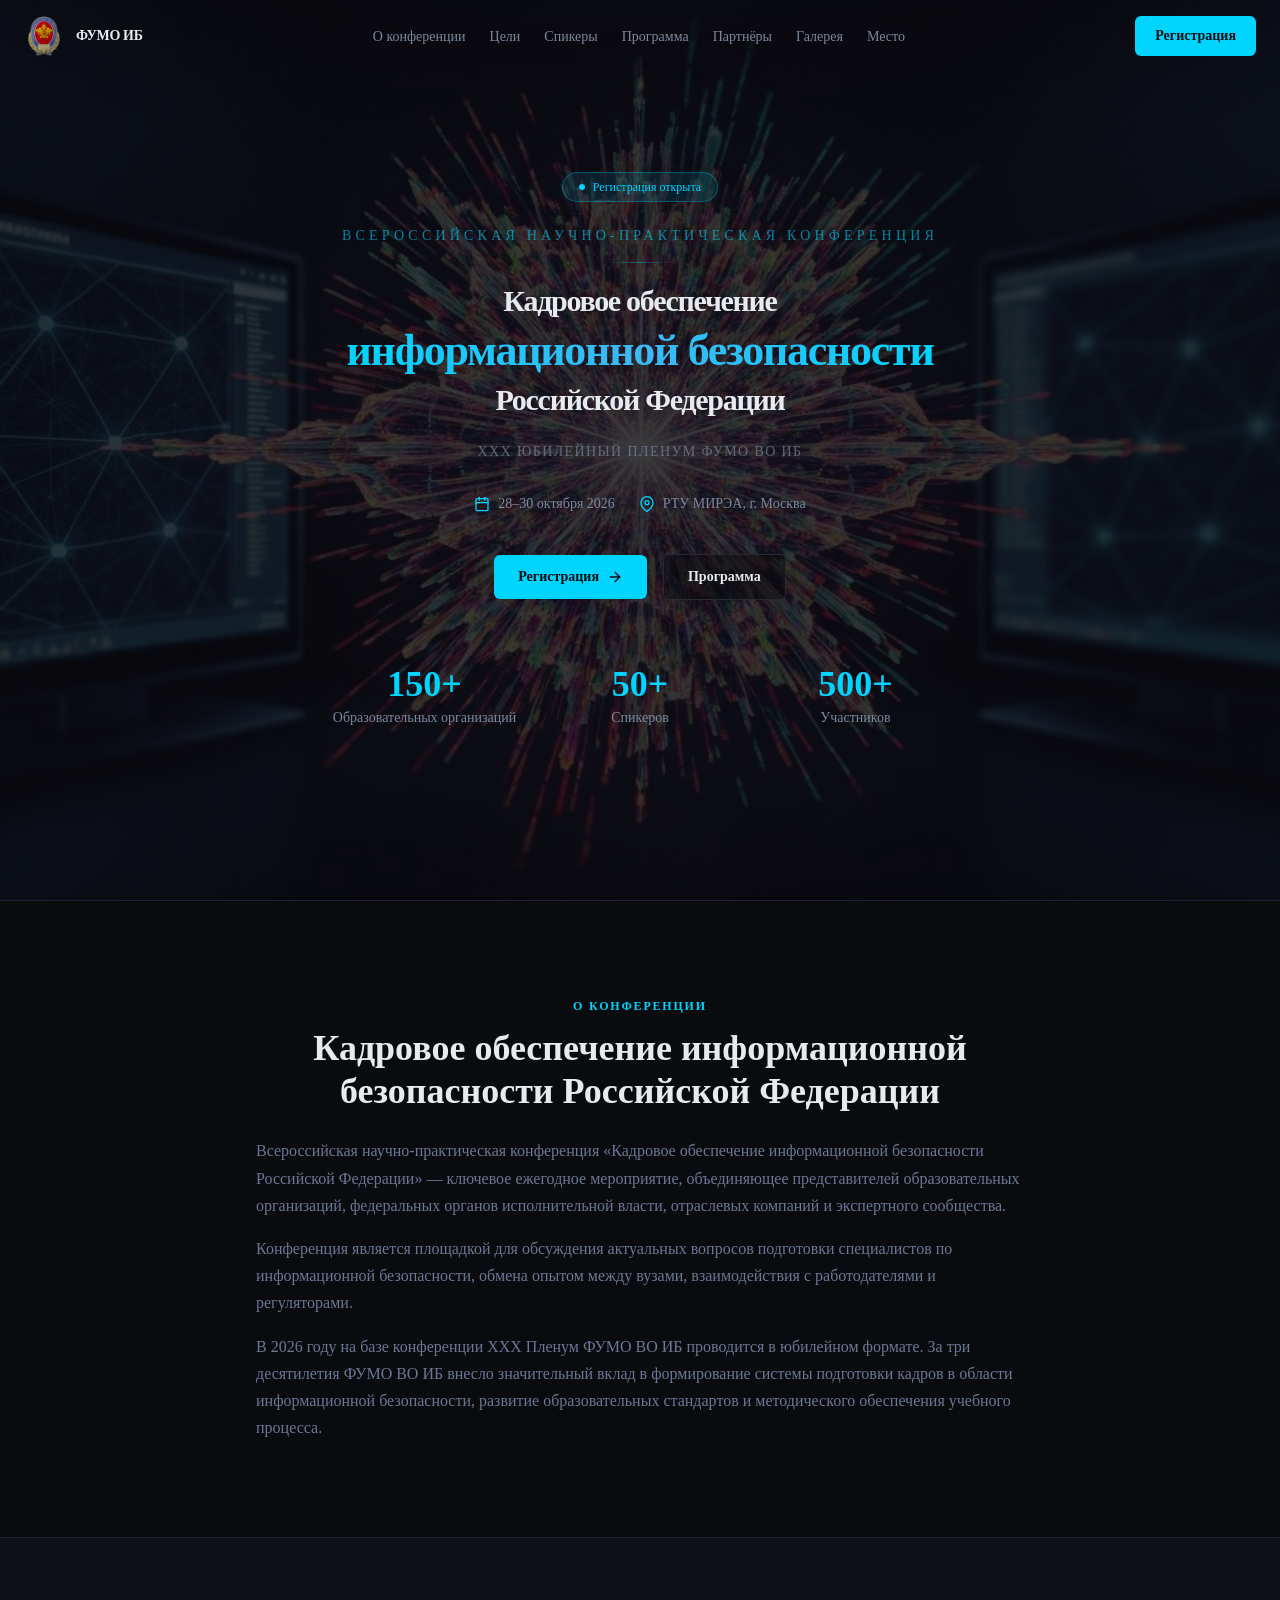
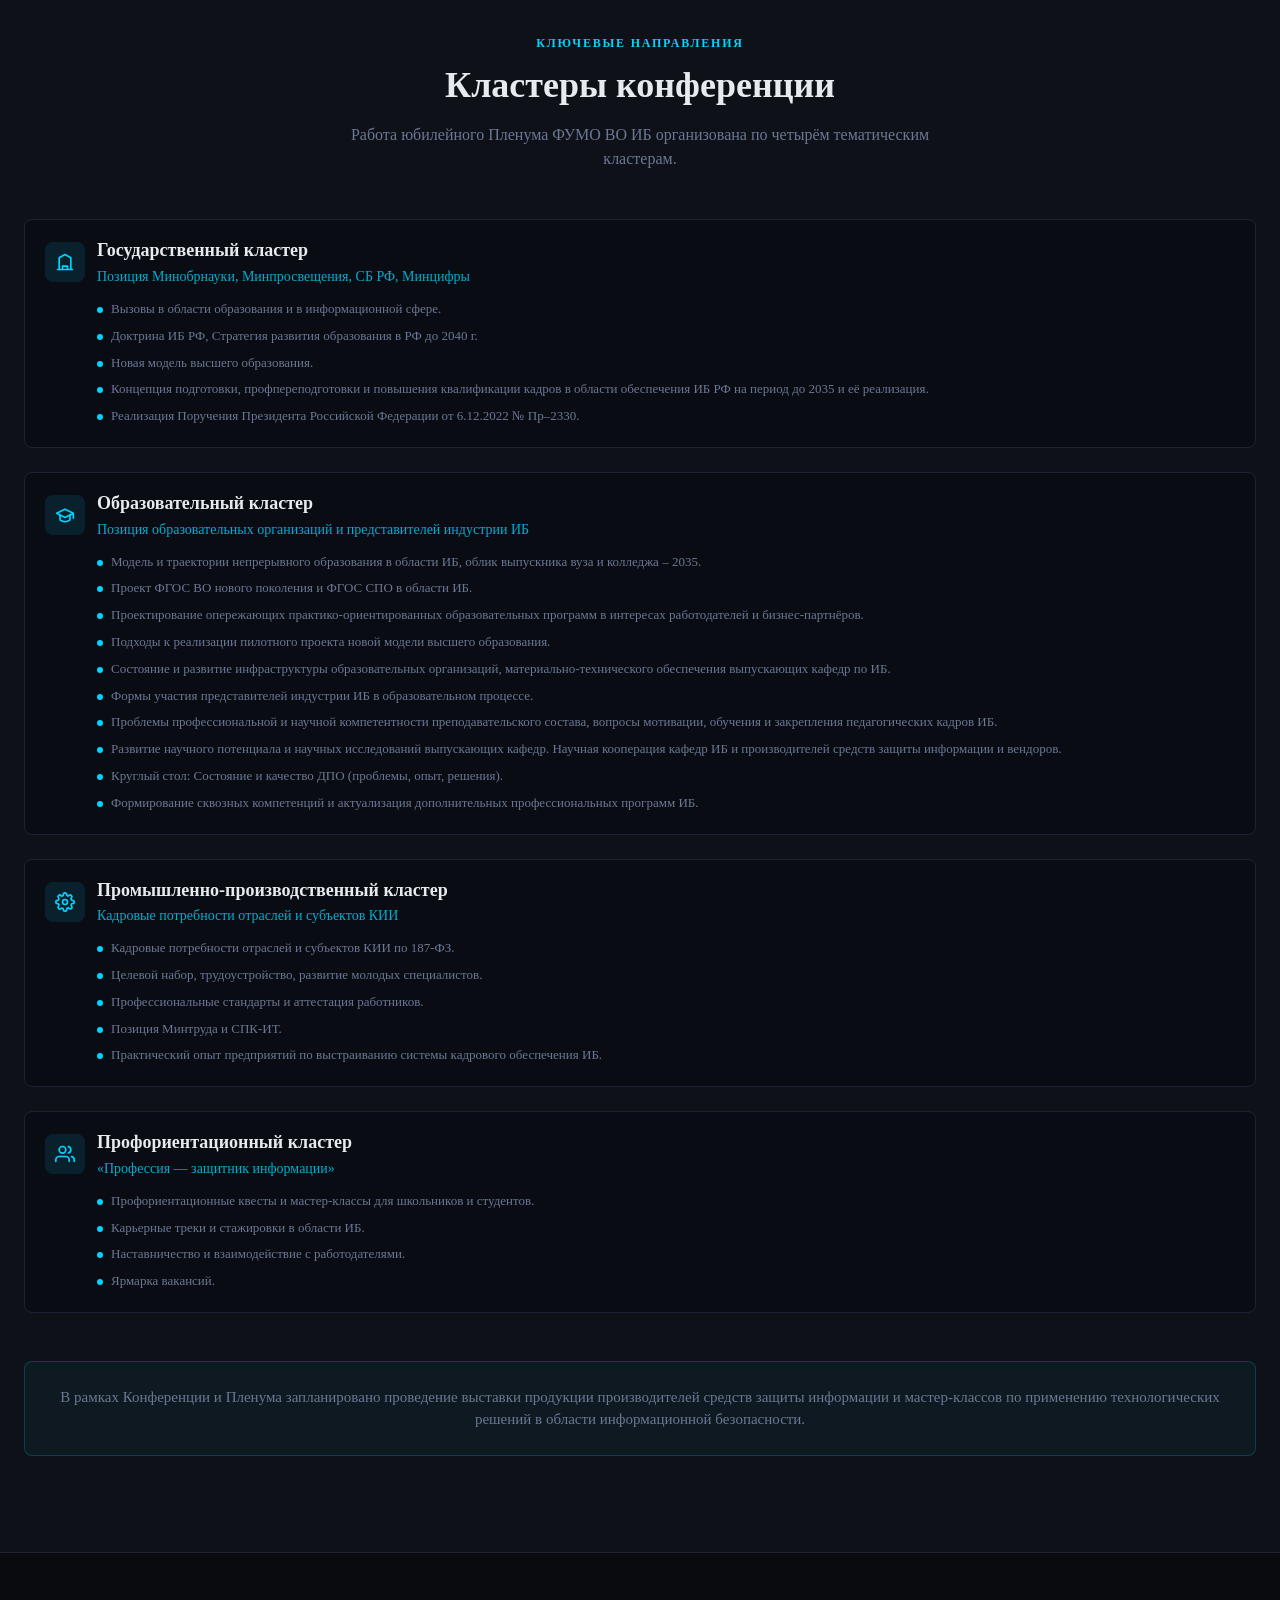
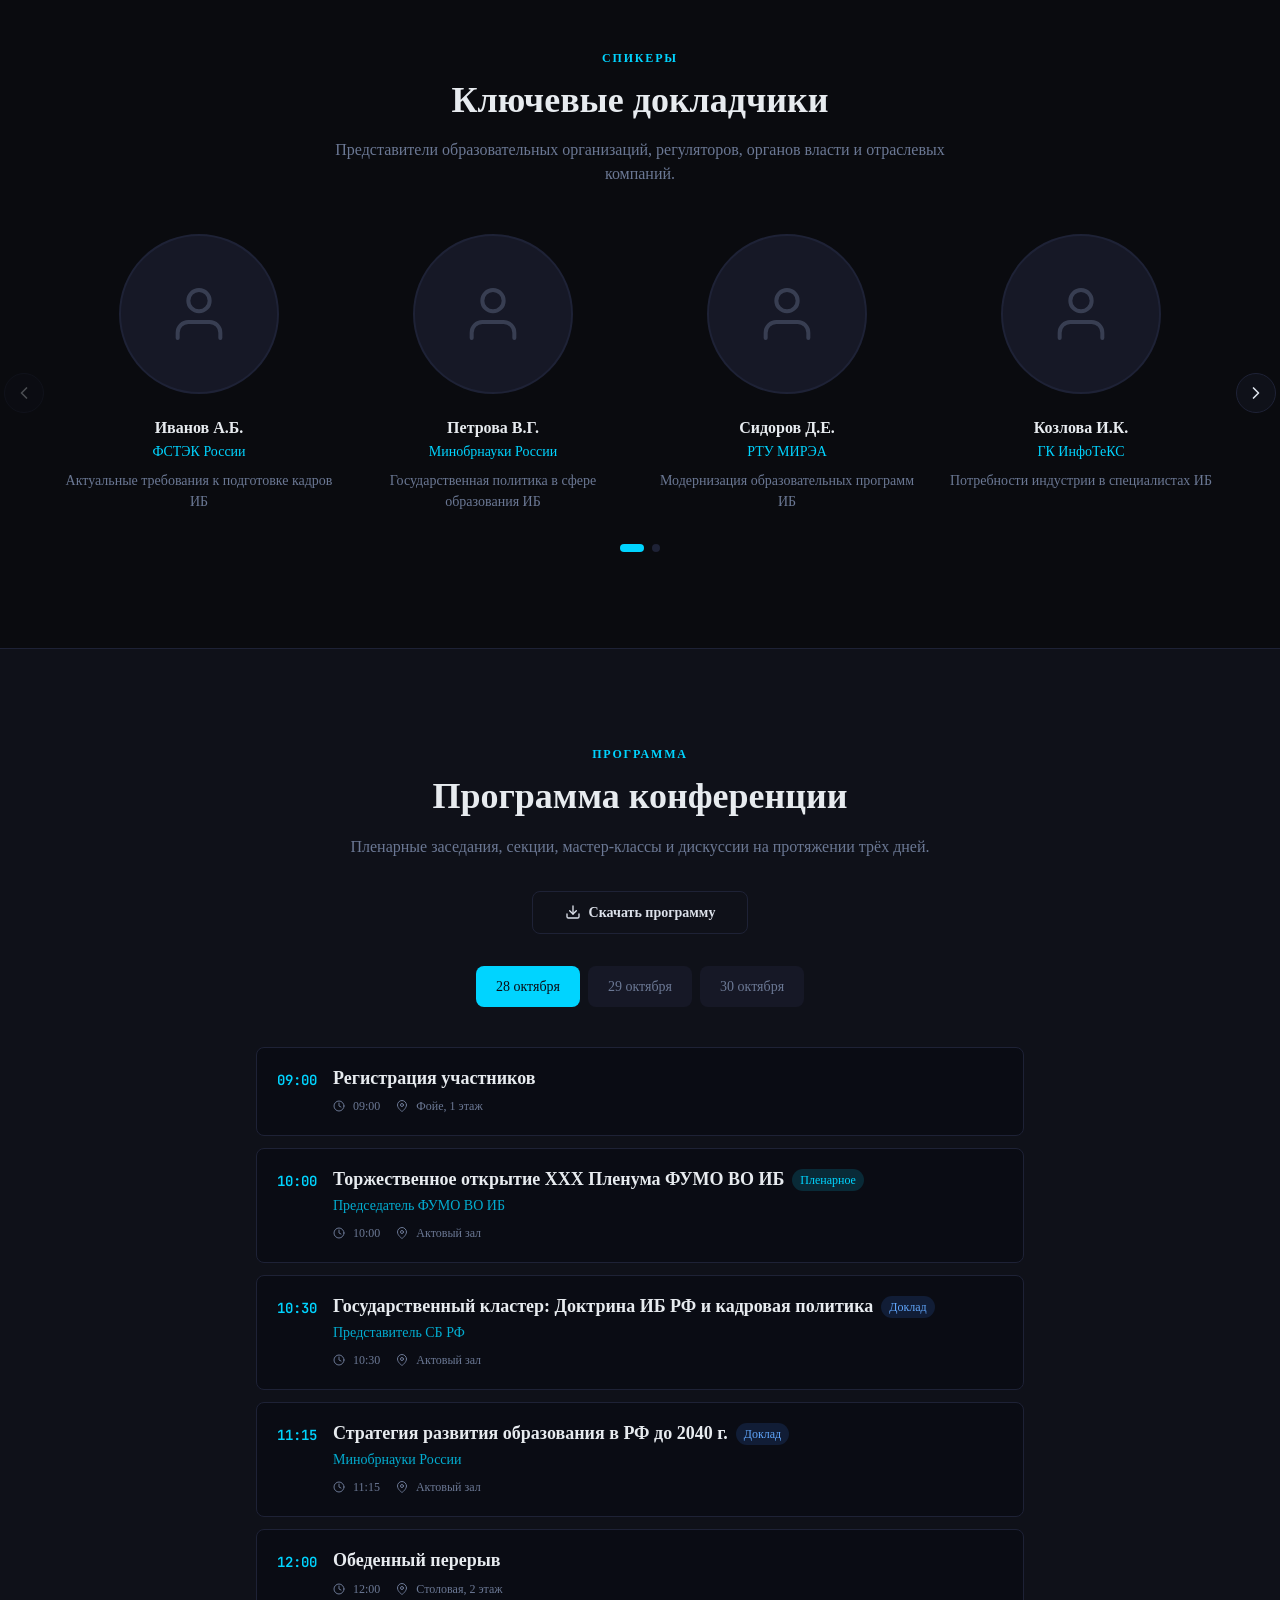
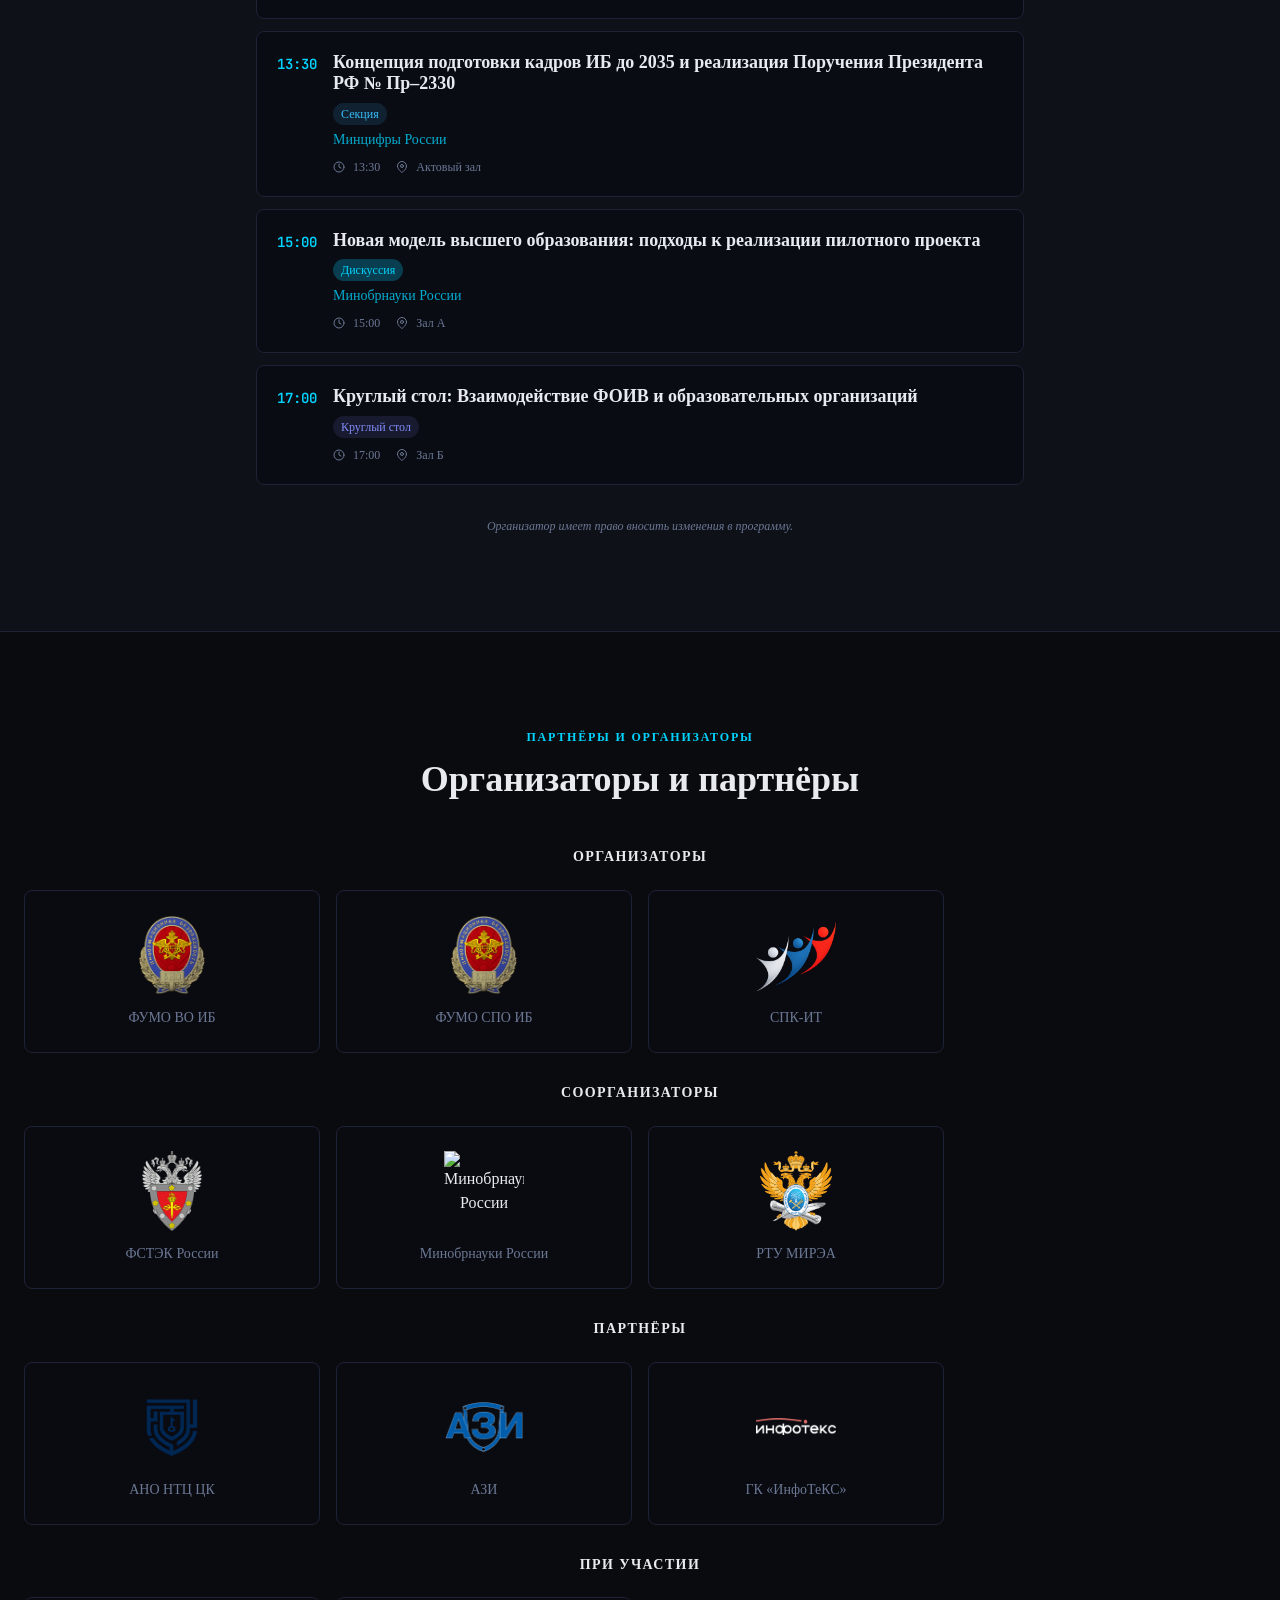
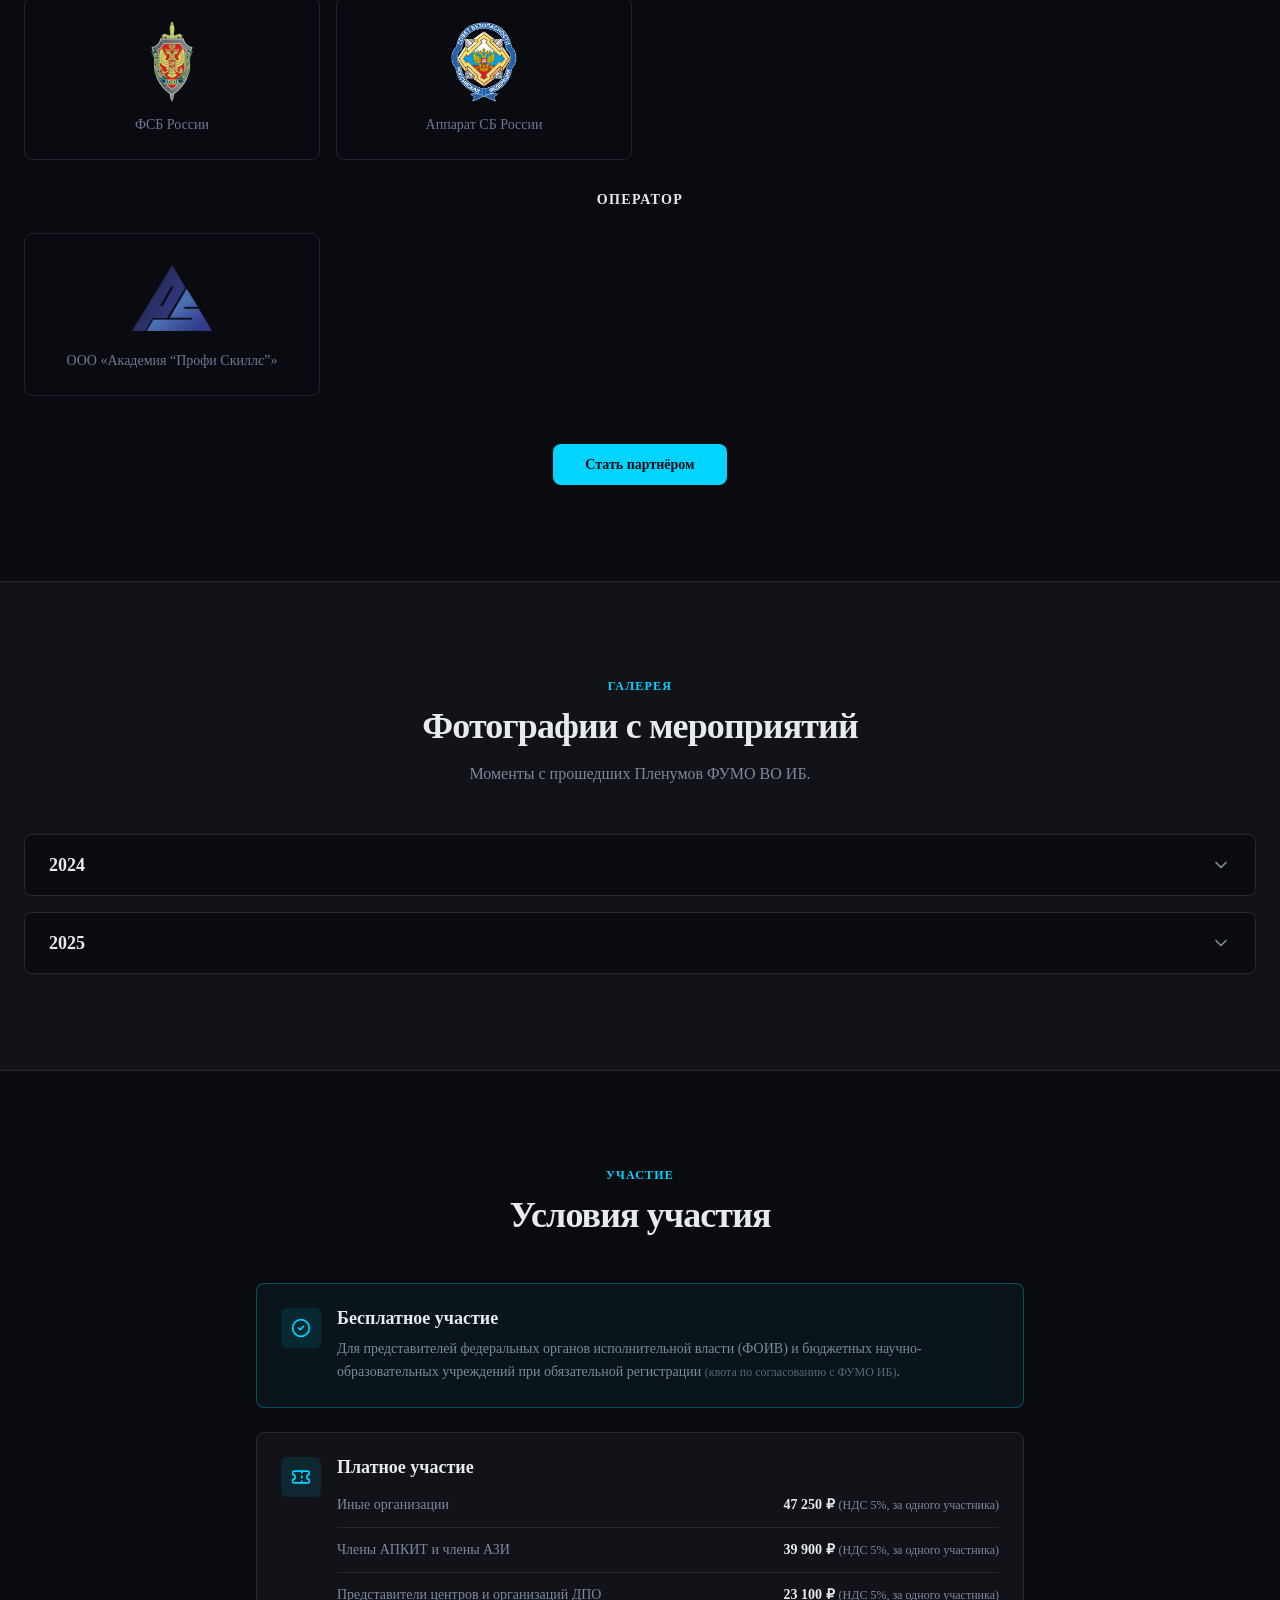
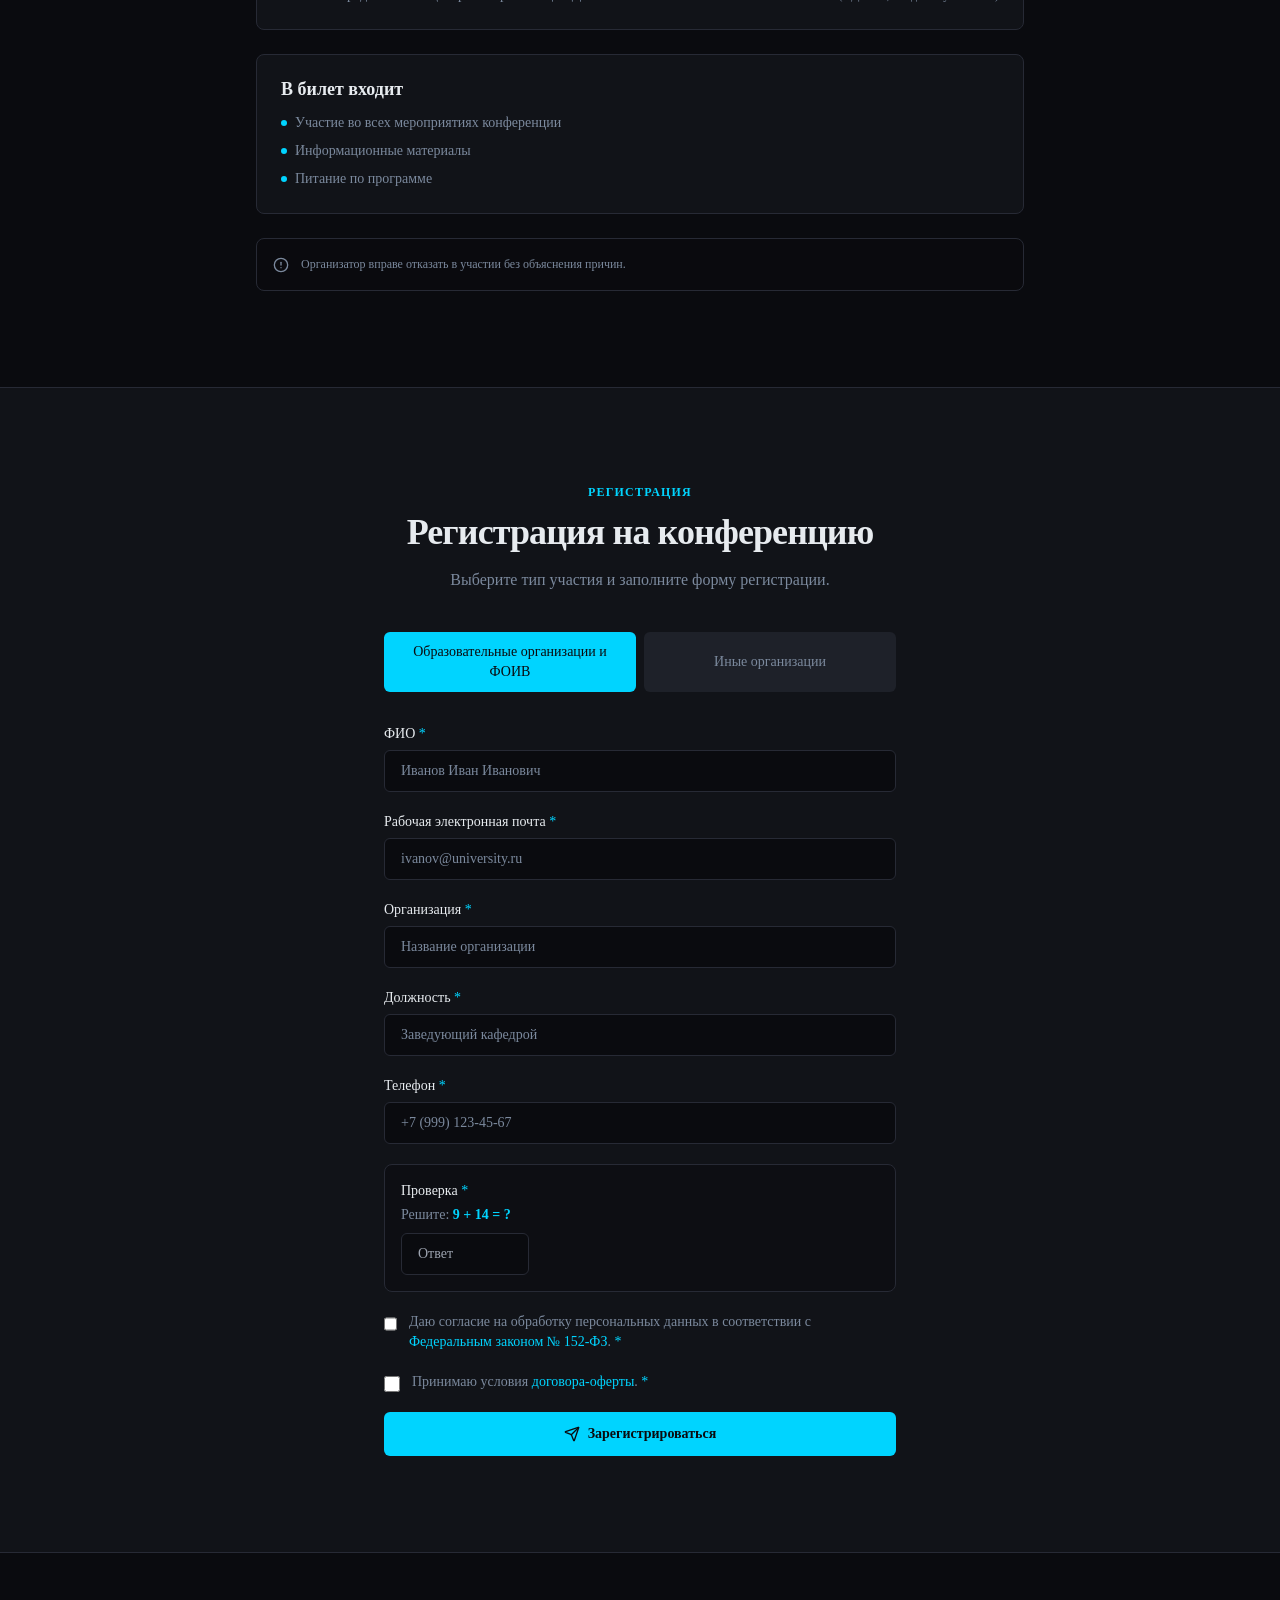
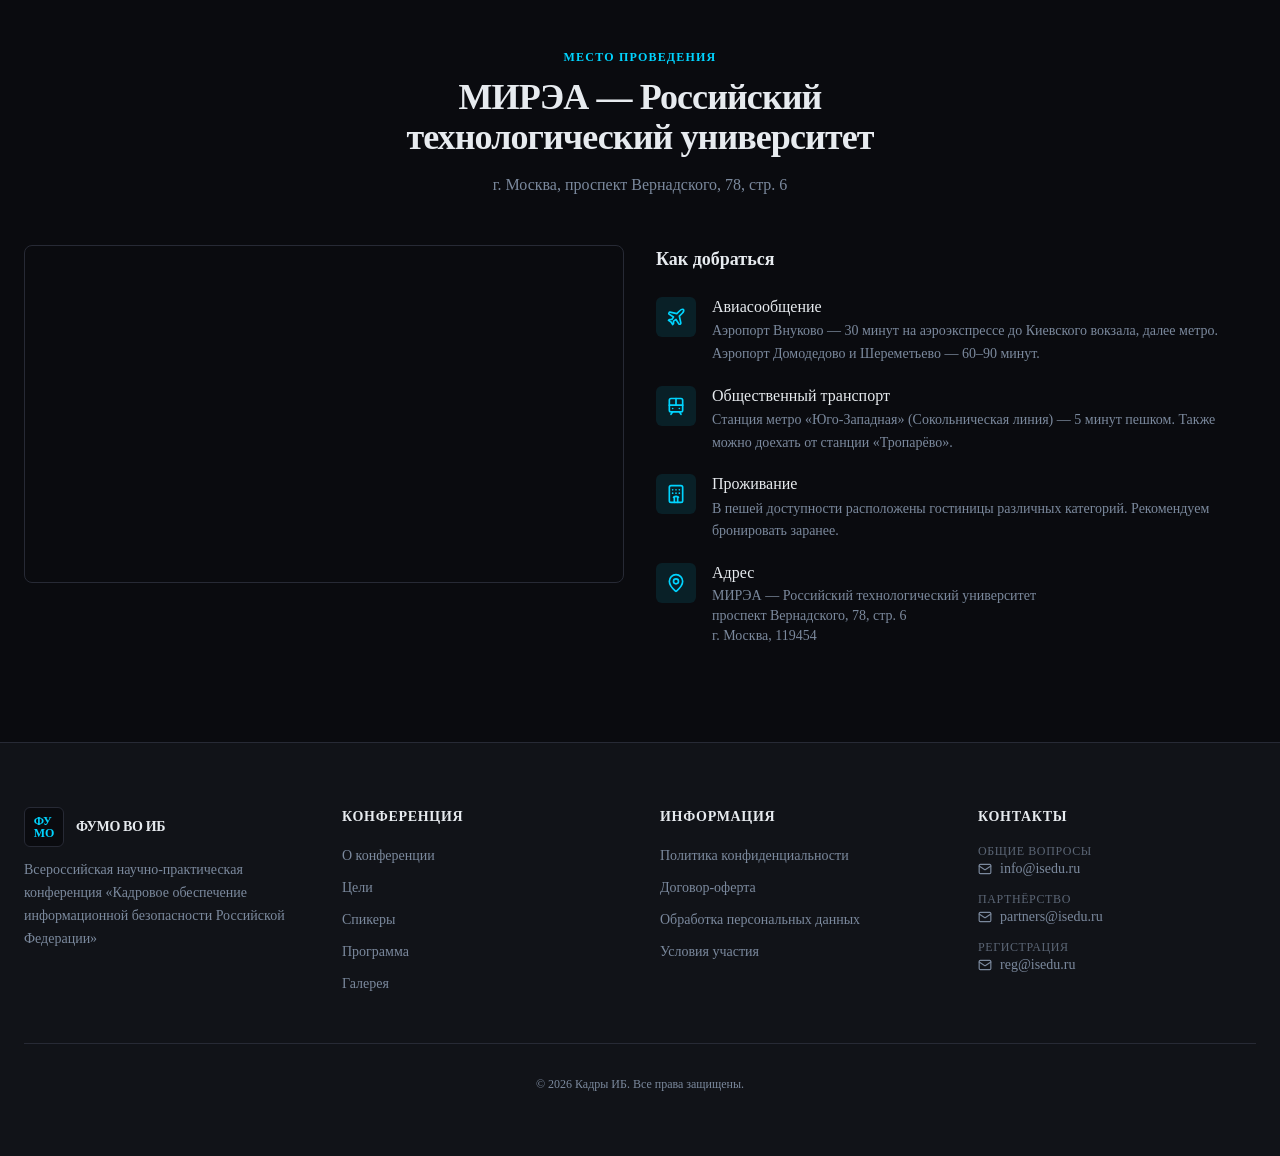
==== commit a9a7fd4a: "deploy: 0a12d62a763399c7e11986f17ab2156800ea4738" ====
--- a/index.html
+++ b/index.html
@@ -1 +1 @@
-<!DOCTYPE html><!--ZI678_2EIzLyYEKyo0ThA--><html lang="ru"><head><meta charSet="utf-8"/><meta name="viewport" content="width=device-width, initial-scale=1"/><link rel="preload" as="image" href="/images/hero-bg.jpg"/><link rel="stylesheet" href="/_next/static/chunks/0267dedc0b8fc463.css" data-precedence="next"/><link rel="preload" as="script" fetchPriority="low" href="/_next/static/chunks/585878687612d7bd.js"/><script src="/_next/static/chunks/98aea3343bb627b9.js" async=""></script><script src="/_next/static/chunks/09b5ad4c7b39491f.js" async=""></script><script src="/_next/static/chunks/turbopack-0e3388af6deb70ba.js" async=""></script><script src="/_next/static/chunks/3d0bbdb83b42aa44.js" async=""></script><script src="/_next/static/chunks/d346a347d2990139.js" async=""></script><script src="/_next/static/chunks/955c01ab103ee3c1.js" async=""></script><link rel="preload" href="https://fonts.googleapis.com/css2?family=Inter:wght@400;500;600;700&amp;family=JetBrains+Mono:wght@400;500;600&amp;display=swap" as="style"/><link rel="preconnect" href="https://fonts.googleapis.com" crossorigin="anonymous"/><link rel="preconnect" href="https://fonts.gstatic.com" crossorigin="anonymous"/><meta name="theme-color" content="#0a0c14"/><title>Кадры ИБ 2026 — XXX Пленум ФУМО ВО ИБ</title><meta name="description" content="Всероссийская научно-практическая конференция «Кадровое обеспечение информационной безопасности Российской Федерации»"/><meta name="keywords" content="информационная безопасность,ФУМО ИБ,конференция,пленум,МИРЭА"/><link href="https://fonts.googleapis.com/css2?family=Inter:wght@400;500;600;700&amp;family=JetBrains+Mono:wght@400;500;600&amp;display=swap" rel="stylesheet"/><script src="/_next/static/chunks/a6dad97d9634a72d.js" noModule=""></script></head><body><div hidden=""><!--$--><!--/$--></div><header class="fixed top-0 left-0 right-0 z-50 transition-all duration-300 bg-transparent" role="banner"><nav class="mx-auto flex max-w-7xl items-center justify-between px-6 py-4" aria-label="Основная навигация"><a href="#" class="flex items-center gap-3 text-foreground" aria-label="ФУМО ИБ"><img alt="ФУМО ИБ" loading="lazy" width="40" height="40" decoding="async" data-nimg="1" class="h-10 w-10 object-contain" style="color:transparent" src="/images/logos/Logo.png"/><span class="text-sm font-bold tracking-tight">ФУМО ИБ</span></a><ul class="hidden items-center gap-6 lg:flex"><li><a href="#about" class="text-sm text-muted-foreground transition-colors hover:text-primary">О конференции</a></li><li><a href="#goals" class="text-sm text-muted-foreground transition-colors hover:text-primary">Цели</a></li><li><a href="#speakers" class="text-sm text-muted-foreground transition-colors hover:text-primary">Спикеры</a></li><li><a href="#schedule" class="text-sm text-muted-foreground transition-colors hover:text-primary">Программа</a></li><li><a href="#partners" class="text-sm text-muted-foreground transition-colors hover:text-primary">Партнёры</a></li><li><a href="#gallery" class="text-sm text-muted-foreground transition-colors hover:text-primary">Галерея</a></li><li><a href="#venue" class="text-sm text-muted-foreground transition-colors hover:text-primary">Место</a></li></ul><a href="#registration" class="hidden rounded-md bg-primary px-5 py-2.5 text-sm font-semibold text-primary-foreground transition-opacity hover:opacity-90 lg:inline-flex">Регистрация</a><button type="button" class="flex h-10 w-10 items-center justify-center rounded-md text-foreground lg:hidden" aria-label="Открыть меню" aria-expanded="false"><svg xmlns="http://www.w3.org/2000/svg" width="24" height="24" viewBox="0 0 24 24" fill="none" stroke="currentColor" stroke-width="2" stroke-linecap="round" stroke-linejoin="round"><line x1="3" y1="6" x2="21" y2="6"></line><line x1="3" y1="12" x2="21" y2="12"></line><line x1="3" y1="18" x2="21" y2="18"></line></svg></button></nav></header><main><section id="hero" class="relative flex min-h-screen items-center justify-center overflow-hidden" aria-label="Главный баннер конференции"><div class="absolute inset-0"><img alt="" decoding="async" data-nimg="fill" class="object-cover" style="position:absolute;height:100%;width:100%;left:0;top:0;right:0;bottom:0;color:transparent" src="/images/hero-bg.jpg"/><div class="absolute inset-0 bg-background/80"></div></div><div class="relative z-10 mx-auto max-w-4xl px-6 py-32 text-center"><div class="inline-flex items-center gap-2 rounded-full border border-primary/30 bg-primary/10 px-4 py-1.5 text-xs font-medium text-primary"><span class="h-1.5 w-1.5 rounded-full bg-primary animate-pulse"></span>Регистрация открыта</div><div class="mt-6"><p class="text-xs font-medium tracking-[0.3em] text-primary/60 uppercase sm:text-sm">Всероссийская научно-практическая конференция</p><div class="mx-auto mt-4 h-px w-16 bg-gradient-to-r from-transparent via-primary/40 to-transparent"></div><h1 class="mt-5 text-balance font-bold tracking-tight text-foreground"><span class="block text-xl sm:text-2xl lg:text-3xl">Кадровое обеспечение</span><span class="mt-1 block bg-gradient-to-r from-primary via-[hsl(200,90%,60%)] to-primary bg-clip-text text-2xl text-transparent sm:text-3xl lg:text-[2.75rem] lg:leading-tight">информационной безопасности</span><span class="mt-1 block text-xl sm:text-2xl lg:text-3xl">Российской Федерации</span></h1></div><p class="mt-6 text-sm text-muted-foreground/70 font-medium tracking-widest uppercase">XXX юбилейный Пленум ФУМО ВО ИБ</p><div class="mt-8 flex flex-wrap items-center justify-center gap-6 text-sm text-muted-foreground"><div class="flex items-center gap-2"><svg xmlns="http://www.w3.org/2000/svg" width="16" height="16" viewBox="0 0 24 24" fill="none" stroke="currentColor" stroke-width="2" stroke-linecap="round" stroke-linejoin="round" class="text-primary"><rect x="3" y="4" width="18" height="18" rx="2" ry="2"></rect><line x1="16" y1="2" x2="16" y2="6"></line><line x1="8" y1="2" x2="8" y2="6"></line><line x1="3" y1="10" x2="21" y2="10"></line></svg><time dateTime="2026-10-28">28–30 октября 2026</time></div><div class="flex items-center gap-2"><svg xmlns="http://www.w3.org/2000/svg" width="16" height="16" viewBox="0 0 24 24" fill="none" stroke="currentColor" stroke-width="2" stroke-linecap="round" stroke-linejoin="round" class="text-primary"><path d="M21 10c0 7-9 13-9 13s-9-6-9-13a9 9 0 0 1 18 0z"></path><circle cx="12" cy="10" r="3"></circle></svg><span>РТУ МИРЭА, г. Москва</span></div></div><div class="mt-10 flex flex-wrap items-center justify-center gap-4"><a href="#registration" class="inline-flex items-center gap-2 rounded-md bg-primary px-6 py-3 text-sm font-semibold text-primary-foreground transition-opacity hover:opacity-90">Регистрация<svg xmlns="http://www.w3.org/2000/svg" width="16" height="16" viewBox="0 0 24 24" fill="none" stroke="currentColor" stroke-width="2" stroke-linecap="round" stroke-linejoin="round"><line x1="5" y1="12" x2="19" y2="12"></line><polyline points="12 5 19 12 12 19"></polyline></svg></a><a href="#schedule" class="inline-flex items-center rounded-md border border-border bg-background/50 px-6 py-3 text-sm font-semibold text-foreground transition-colors hover:bg-secondary">Программа</a></div><div class="mt-16 grid grid-cols-3 gap-4 sm:gap-8"><div class="text-center"><p class="text-2xl font-bold text-primary sm:text-4xl">150+</p><p class="mt-1 text-xs text-muted-foreground sm:text-sm">Образовательных организаций</p></div><div class="text-center"><p class="text-2xl font-bold text-primary sm:text-4xl">50+</p><p class="mt-1 text-xs text-muted-foreground sm:text-sm">Спикеров</p></div><div class="text-center"><p class="text-2xl font-bold text-primary sm:text-4xl">500+</p><p class="mt-1 text-xs text-muted-foreground sm:text-sm">Участников</p></div></div></div></section><section id="about" class="section" aria-labelledby="about-heading"><div class="container"><div class="text-center"><p class="section-label">О конференции</p><h2 id="about-heading" class="text-balance" style="margin-top:0.75rem">Кадровое обеспечение информационной безопасности Российской Федерации</h2></div><div class="about__body"><p>Всероссийская научно-практическая конференция «Кадровое обеспечение информационной безопасности Российской Федерации» — ключевое ежегодное мероприятие, объединяющее представителей образовательных организаций, федеральных органов исполнительной власти, отраслевых компаний и экспертного сообщества.</p><p>Конференция является площадкой для обсуждения актуальных вопросов подготовки специалистов по информационной безопасности, обмена опытом между вузами, взаимодействия с работодателями и регуляторами.</p><p>В 2026 году на базе конференции XXX Пленум ФУМО ВО ИБ проводится в юбилейном формате. За три десятилетия ФУМО ВО ИБ внесло значительный вклад в формирование системы подготовки кадров в области информационной безопасности, развитие образовательных стандартов и методического обеспечения учебного процесса.</p></div></div></section><section id="goals" class="section section--alt" aria-labelledby="goals-heading"><div class="container"><div class="text-center"><p class="section-label">Ключевые направления</p><h2 id="goals-heading" class="text-balance" style="margin-top:0.75rem">Кластеры конференции</h2><p class="section-desc">Работа юбилейного Пленума ФУМО ВО ИБ организована по четырём тематическим кластерам.</p></div><div class="goals__grid" style="grid-template-columns:repeat(1, 1fr)"><article class="card" style="padding:1.25rem 1.25rem;overflow:hidden"><div style="display:flex;align-items:flex-start;gap:0.75rem"><div class="icon-box" style="margin-top:0.125rem"><svg xmlns="http://www.w3.org/2000/svg" viewBox="0 0 24 24" fill="none" stroke="currentColor" stroke-width="2" stroke-linecap="round" stroke-linejoin="round"><path d="M3 21h18"></path><path d="M5 21V7l7-4 7 4v14"></path><path d="M9 21v-4h6v4"></path></svg></div><div style="flex:1;min-width:0;overflow:hidden"><h3 class="goals__card-title" style="margin-top:0;word-break:break-word">Государственный кластер</h3><p style="margin-top:0.25rem;font-size:0.875rem;color:var(--color-primary);opacity:0.8">Позиция Минобрнауки, Минпросвещения, СБ РФ, Минцифры</p><ul style="margin-top:0.75rem;display:flex;flex-direction:column;gap:0.375rem"><li style="display:flex;align-items:baseline;gap:0.5rem;font-size:0.8125rem;color:var(--color-fg-muted);line-height:1.6;overflow-wrap:break-word;word-break:break-word"><span style="width:0.375rem;height:0.375rem;border-radius:9999px;background-color:var(--color-primary);flex-shrink:0;margin-top:0.5rem"></span><span style="min-width:0">Вызовы в области образования и в информационной сфере.</span></li><li style="display:flex;align-items:baseline;gap:0.5rem;font-size:0.8125rem;color:var(--color-fg-muted);line-height:1.6;overflow-wrap:break-word;word-break:break-word"><span style="width:0.375rem;height:0.375rem;border-radius:9999px;background-color:var(--color-primary);flex-shrink:0;margin-top:0.5rem"></span><span style="min-width:0">Доктрина ИБ РФ, Стратегия развития образования в РФ до 2040 г.</span></li><li style="display:flex;align-items:baseline;gap:0.5rem;font-size:0.8125rem;color:var(--color-fg-muted);line-height:1.6;overflow-wrap:break-word;word-break:break-word"><span style="width:0.375rem;height:0.375rem;border-radius:9999px;background-color:var(--color-primary);flex-shrink:0;margin-top:0.5rem"></span><span style="min-width:0">Новая модель высшего образования.</span></li><li style="display:flex;align-items:baseline;gap:0.5rem;font-size:0.8125rem;color:var(--color-fg-muted);line-height:1.6;overflow-wrap:break-word;word-break:break-word"><span style="width:0.375rem;height:0.375rem;border-radius:9999px;background-color:var(--color-primary);flex-shrink:0;margin-top:0.5rem"></span><span style="min-width:0">Концепция подготовки, профпереподготовки и повышения квалификации кадров в области обеспечения ИБ РФ на период до 2035 и её реализация.</span></li><li style="display:flex;align-items:baseline;gap:0.5rem;font-size:0.8125rem;color:var(--color-fg-muted);line-height:1.6;overflow-wrap:break-word;word-break:break-word"><span style="width:0.375rem;height:0.375rem;border-radius:9999px;background-color:var(--color-primary);flex-shrink:0;margin-top:0.5rem"></span><span style="min-width:0">Реализация Поручения Президента Российской Федерации от 6.12.2022 № Пр–2330.</span></li></ul></div></div></article><article class="card" style="padding:1.25rem 1.25rem;overflow:hidden"><div style="display:flex;align-items:flex-start;gap:0.75rem"><div class="icon-box" style="margin-top:0.125rem"><svg xmlns="http://www.w3.org/2000/svg" viewBox="0 0 24 24" fill="none" stroke="currentColor" stroke-width="2" stroke-linecap="round" stroke-linejoin="round"><path d="M22 10v6M2 10l10-5 10 5-10 5z"></path><path d="M6 12v5c0 2 4 3 6 3s6-1 6-3v-5"></path></svg></div><div style="flex:1;min-width:0;overflow:hidden"><h3 class="goals__card-title" style="margin-top:0;word-break:break-word">Образовательный кластер</h3><p style="margin-top:0.25rem;font-size:0.875rem;color:var(--color-primary);opacity:0.8">Позиция образовательных организаций и представителей индустрии ИБ</p><ul style="margin-top:0.75rem;display:flex;flex-direction:column;gap:0.375rem"><li style="display:flex;align-items:baseline;gap:0.5rem;font-size:0.8125rem;color:var(--color-fg-muted);line-height:1.6;overflow-wrap:break-word;word-break:break-word"><span style="width:0.375rem;height:0.375rem;border-radius:9999px;background-color:var(--color-primary);flex-shrink:0;margin-top:0.5rem"></span><span style="min-width:0">Модель и траектории непрерывного образования в области ИБ, облик выпускника вуза и колледжа – 2035.</span></li><li style="display:flex;align-items:baseline;gap:0.5rem;font-size:0.8125rem;color:var(--color-fg-muted);line-height:1.6;overflow-wrap:break-word;word-break:break-word"><span style="width:0.375rem;height:0.375rem;border-radius:9999px;background-color:var(--color-primary);flex-shrink:0;margin-top:0.5rem"></span><span style="min-width:0">Проект ФГОС ВО нового поколения и ФГОС СПО в области ИБ.</span></li><li style="display:flex;align-items:baseline;gap:0.5rem;font-size:0.8125rem;color:var(--color-fg-muted);line-height:1.6;overflow-wrap:break-word;word-break:break-word"><span style="width:0.375rem;height:0.375rem;border-radius:9999px;background-color:var(--color-primary);flex-shrink:0;margin-top:0.5rem"></span><span style="min-width:0">Проектирование опережающих практико-ориентированных образовательных программ в интересах работодателей и бизнес-партнёров.</span></li><li style="display:flex;align-items:baseline;gap:0.5rem;font-size:0.8125rem;color:var(--color-fg-muted);line-height:1.6;overflow-wrap:break-word;word-break:break-word"><span style="width:0.375rem;height:0.375rem;border-radius:9999px;background-color:var(--color-primary);flex-shrink:0;margin-top:0.5rem"></span><span style="min-width:0">Подходы к реализации пилотного проекта новой модели высшего образования.</span></li><li style="display:flex;align-items:baseline;gap:0.5rem;font-size:0.8125rem;color:var(--color-fg-muted);line-height:1.6;overflow-wrap:break-word;word-break:break-word"><span style="width:0.375rem;height:0.375rem;border-radius:9999px;background-color:var(--color-primary);flex-shrink:0;margin-top:0.5rem"></span><span style="min-width:0">Состояние и развитие инфраструктуры образовательных организаций, материально-технического обеспечения выпускающих кафедр по ИБ.</span></li><li style="display:flex;align-items:baseline;gap:0.5rem;font-size:0.8125rem;color:var(--color-fg-muted);line-height:1.6;overflow-wrap:break-word;word-break:break-word"><span style="width:0.375rem;height:0.375rem;border-radius:9999px;background-color:var(--color-primary);flex-shrink:0;margin-top:0.5rem"></span><span style="min-width:0">Формы участия представителей индустрии ИБ в образовательном процессе.</span></li><li style="display:flex;align-items:baseline;gap:0.5rem;font-size:0.8125rem;color:var(--color-fg-muted);line-height:1.6;overflow-wrap:break-word;word-break:break-word"><span style="width:0.375rem;height:0.375rem;border-radius:9999px;background-color:var(--color-primary);flex-shrink:0;margin-top:0.5rem"></span><span style="min-width:0">Проблемы профессиональной и научной компетентности преподавательского состава, вопросы мотивации, обучения и закрепления педагогических кадров ИБ.</span></li><li style="display:flex;align-items:baseline;gap:0.5rem;font-size:0.8125rem;color:var(--color-fg-muted);line-height:1.6;overflow-wrap:break-word;word-break:break-word"><span style="width:0.375rem;height:0.375rem;border-radius:9999px;background-color:var(--color-primary);flex-shrink:0;margin-top:0.5rem"></span><span style="min-width:0">Развитие научного потенциала и научных исследований выпускающих кафедр. Научная кооперация кафедр ИБ и производителей средств защиты информации и вендоров.</span></li><li style="display:flex;align-items:baseline;gap:0.5rem;font-size:0.8125rem;color:var(--color-fg-muted);line-height:1.6;overflow-wrap:break-word;word-break:break-word"><span style="width:0.375rem;height:0.375rem;border-radius:9999px;background-color:var(--color-primary);flex-shrink:0;margin-top:0.5rem"></span><span style="min-width:0">Круглый стол: Состояние и качество ДПО (проблемы, опыт, решения).</span></li><li style="display:flex;align-items:baseline;gap:0.5rem;font-size:0.8125rem;color:var(--color-fg-muted);line-height:1.6;overflow-wrap:break-word;word-break:break-word"><span style="width:0.375rem;height:0.375rem;border-radius:9999px;background-color:var(--color-primary);flex-shrink:0;margin-top:0.5rem"></span><span style="min-width:0">Формирование сквозных компетенций и актуализация дополнительных профессиональных программ ИБ.</span></li></ul></div></div></article><article class="card" style="padding:1.25rem 1.25rem;overflow:hidden"><div style="display:flex;align-items:flex-start;gap:0.75rem"><div class="icon-box" style="margin-top:0.125rem"><svg xmlns="http://www.w3.org/2000/svg" viewBox="0 0 24 24" fill="none" stroke="currentColor" stroke-width="2" stroke-linecap="round" stroke-linejoin="round"><circle cx="12" cy="12" r="3"></circle><path d="M19.4 15a1.65 1.65 0 00.33 1.82l.06.06a2 2 0 010 2.83 2 2 0 01-2.83 0l-.06-.06a1.65 1.65 0 00-1.82-.33 1.65 1.65 0 00-1 1.51V21a2 2 0 01-4 0v-.09a1.65 1.65 0 00-1.08-1.51 1.65 1.65 0 00-1.82.33l-.06.06a2 2 0 01-2.83-2.83l.06-.06a1.65 1.65 0 00.33-1.82 1.65 1.65 0 00-1.51-1H3a2 2 0 010-4h.09a1.65 1.65 0 001.51-1.08 1.65 1.65 0 00-.33-1.82l-.06-.06a2 2 0 012.83-2.83l.06.06a1.65 1.65 0 001.82.33H9a1.65 1.65 0 001-1.51V3a2 2 0 014 0v.09a1.65 1.65 0 001 1.51 1.65 1.65 0 001.82-.33l.06-.06a2 2 0 012.83 2.83l-.06.06a1.65 1.65 0 00-.33 1.82V9c.26.604.852.997 1.51 1H21a2 2 0 010 4h-.09a1.65 1.65 0 00-1.51 1.08z"></path></svg></div><div style="flex:1;min-width:0;overflow:hidden"><h3 class="goals__card-title" style="margin-top:0;word-break:break-word">Промышленно-производственный кластер</h3><p style="margin-top:0.25rem;font-size:0.875rem;color:var(--color-primary);opacity:0.8">Кадровые потребности отраслей и субъектов КИИ</p><ul style="margin-top:0.75rem;display:flex;flex-direction:column;gap:0.375rem"><li style="display:flex;align-items:baseline;gap:0.5rem;font-size:0.8125rem;color:var(--color-fg-muted);line-height:1.6;overflow-wrap:break-word;word-break:break-word"><span style="width:0.375rem;height:0.375rem;border-radius:9999px;background-color:var(--color-primary);flex-shrink:0;margin-top:0.5rem"></span><span style="min-width:0">Кадровые потребности отраслей и субъектов КИИ по 187-ФЗ.</span></li><li style="display:flex;align-items:baseline;gap:0.5rem;font-size:0.8125rem;color:var(--color-fg-muted);line-height:1.6;overflow-wrap:break-word;word-break:break-word"><span style="width:0.375rem;height:0.375rem;border-radius:9999px;background-color:var(--color-primary);flex-shrink:0;margin-top:0.5rem"></span><span style="min-width:0">Целевой набор, трудоустройство, развитие молодых специалистов.</span></li><li style="display:flex;align-items:baseline;gap:0.5rem;font-size:0.8125rem;color:var(--color-fg-muted);line-height:1.6;overflow-wrap:break-word;word-break:break-word"><span style="width:0.375rem;height:0.375rem;border-radius:9999px;background-color:var(--color-primary);flex-shrink:0;margin-top:0.5rem"></span><span style="min-width:0">Профессиональные стандарты и аттестация работников.</span></li><li style="display:flex;align-items:baseline;gap:0.5rem;font-size:0.8125rem;color:var(--color-fg-muted);line-height:1.6;overflow-wrap:break-word;word-break:break-word"><span style="width:0.375rem;height:0.375rem;border-radius:9999px;background-color:var(--color-primary);flex-shrink:0;margin-top:0.5rem"></span><span style="min-width:0">Позиция Минтруда и СПК-ИТ.</span></li><li style="display:flex;align-items:baseline;gap:0.5rem;font-size:0.8125rem;color:var(--color-fg-muted);line-height:1.6;overflow-wrap:break-word;word-break:break-word"><span style="width:0.375rem;height:0.375rem;border-radius:9999px;background-color:var(--color-primary);flex-shrink:0;margin-top:0.5rem"></span><span style="min-width:0">Практический опыт предприятий по выстраиванию системы кадрового обеспечения ИБ.</span></li></ul></div></div></article><article class="card" style="padding:1.25rem 1.25rem;overflow:hidden"><div style="display:flex;align-items:flex-start;gap:0.75rem"><div class="icon-box" style="margin-top:0.125rem"><svg xmlns="http://www.w3.org/2000/svg" viewBox="0 0 24 24" fill="none" stroke="currentColor" stroke-width="2" stroke-linecap="round" stroke-linejoin="round"><path d="M17 21v-2a4 4 0 00-4-4H5a4 4 0 00-4 4v2"></path><circle cx="9" cy="7" r="4"></circle><path d="M23 21v-2a4 4 0 00-3-3.87"></path><path d="M16 3.13a4 4 0 010 7.75"></path></svg></div><div style="flex:1;min-width:0;overflow:hidden"><h3 class="goals__card-title" style="margin-top:0;word-break:break-word">Профориентационный кластер</h3><p style="margin-top:0.25rem;font-size:0.875rem;color:var(--color-primary);opacity:0.8">«Профессия — защитник информации»</p><ul style="margin-top:0.75rem;display:flex;flex-direction:column;gap:0.375rem"><li style="display:flex;align-items:baseline;gap:0.5rem;font-size:0.8125rem;color:var(--color-fg-muted);line-height:1.6;overflow-wrap:break-word;word-break:break-word"><span style="width:0.375rem;height:0.375rem;border-radius:9999px;background-color:var(--color-primary);flex-shrink:0;margin-top:0.5rem"></span><span style="min-width:0">Профориентационные квесты и мастер-классы для школьников и студентов.</span></li><li style="display:flex;align-items:baseline;gap:0.5rem;font-size:0.8125rem;color:var(--color-fg-muted);line-height:1.6;overflow-wrap:break-word;word-break:break-word"><span style="width:0.375rem;height:0.375rem;border-radius:9999px;background-color:var(--color-primary);flex-shrink:0;margin-top:0.5rem"></span><span style="min-width:0">Карьерные треки и стажировки в области ИБ.</span></li><li style="display:flex;align-items:baseline;gap:0.5rem;font-size:0.8125rem;color:var(--color-fg-muted);line-height:1.6;overflow-wrap:break-word;word-break:break-word"><span style="width:0.375rem;height:0.375rem;border-radius:9999px;background-color:var(--color-primary);flex-shrink:0;margin-top:0.5rem"></span><span style="min-width:0">Наставничество и взаимодействие с работодателями.</span></li><li style="display:flex;align-items:baseline;gap:0.5rem;font-size:0.8125rem;color:var(--color-fg-muted);line-height:1.6;overflow-wrap:break-word;word-break:break-word"><span style="width:0.375rem;height:0.375rem;border-radius:9999px;background-color:var(--color-primary);flex-shrink:0;margin-top:0.5rem"></span><span style="min-width:0">Ярмарка вакансий.</span></li></ul></div></div></article></div><div class="goals__exhibition">В рамках Конференции и Пленума запланировано проведение выставки продукции производителей средств защиты информации и мастер-классов по применению технологических решений в области информационной безопасности.</div></div></section><section id="speakers" class="section" aria-labelledby="speakers-heading"><div class="container"><div class="text-center"><p class="section-label">Спикеры</p><h2 id="speakers-heading" class="text-balance" style="margin-top:0.75rem">Ключевые докладчики</h2><p class="section-desc">Представители образовательных организаций, регуляторов, органов власти и отраслевых компаний.</p></div><div class="speakers__carousel"><button type="button" class="speakers__arrow speakers__arrow--prev" aria-label="Предыдущий спикер" disabled=""><svg xmlns="http://www.w3.org/2000/svg" viewBox="0 0 24 24" fill="none" stroke="currentColor" stroke-width="2" stroke-linecap="round" stroke-linejoin="round"><polyline points="15 18 9 12 15 6"></polyline></svg></button><button type="button" class="speakers__arrow speakers__arrow--next" aria-label="Следующий спикер"><svg xmlns="http://www.w3.org/2000/svg" viewBox="0 0 24 24" fill="none" stroke="currentColor" stroke-width="2" stroke-linecap="round" stroke-linejoin="round"><polyline points="9 18 15 12 9 6"></polyline></svg></button><div class="speakers__track"><article class="speakers__card"><div class="speakers__avatar"><svg xmlns="http://www.w3.org/2000/svg" viewBox="0 0 24 24" fill="none" stroke="currentColor" stroke-width="1.5" stroke-linecap="round" stroke-linejoin="round"><path d="M20 21v-2a4 4 0 00-4-4H8a4 4 0 00-4 4v2"></path><circle cx="12" cy="7" r="4"></circle></svg></div><h3 class="speakers__name">Иванов А.Б.</h3><p class="speakers__role">ФСТЭК России</p><p class="speakers__topic">Актуальные требования к подготовке кадров ИБ</p></article><article class="speakers__card"><div class="speakers__avatar"><svg xmlns="http://www.w3.org/2000/svg" viewBox="0 0 24 24" fill="none" stroke="currentColor" stroke-width="1.5" stroke-linecap="round" stroke-linejoin="round"><path d="M20 21v-2a4 4 0 00-4-4H8a4 4 0 00-4 4v2"></path><circle cx="12" cy="7" r="4"></circle></svg></div><h3 class="speakers__name">Петрова В.Г.</h3><p class="speakers__role">Минобрнауки России</p><p class="speakers__topic">Государственная политика в сфере образования ИБ</p></article><article class="speakers__card"><div class="speakers__avatar"><svg xmlns="http://www.w3.org/2000/svg" viewBox="0 0 24 24" fill="none" stroke="currentColor" stroke-width="1.5" stroke-linecap="round" stroke-linejoin="round"><path d="M20 21v-2a4 4 0 00-4-4H8a4 4 0 00-4 4v2"></path><circle cx="12" cy="7" r="4"></circle></svg></div><h3 class="speakers__name">Сидоров Д.Е.</h3><p class="speakers__role">РТУ МИРЭА</p><p class="speakers__topic">Модернизация образовательных программ ИБ</p></article><article class="speakers__card"><div class="speakers__avatar"><svg xmlns="http://www.w3.org/2000/svg" viewBox="0 0 24 24" fill="none" stroke="currentColor" stroke-width="1.5" stroke-linecap="round" stroke-linejoin="round"><path d="M20 21v-2a4 4 0 00-4-4H8a4 4 0 00-4 4v2"></path><circle cx="12" cy="7" r="4"></circle></svg></div><h3 class="speakers__name">Козлова И.К.</h3><p class="speakers__role">ГК ИнфоТеКС</p><p class="speakers__topic">Потребности индустрии в специалистах ИБ</p></article></div><div class="speakers__dots"><button type="button" class="speakers__dot is-active" aria-label="Перейти к странице 1"></button><button type="button" class="speakers__dot" aria-label="Перейти к странице 2"></button></div></div></div></section><section id="schedule" class="section section--alt" aria-labelledby="schedule-heading"><div class="container"><div class="text-center"><p class="section-label">Программа</p><h2 id="schedule-heading" class="text-balance" style="margin-top:0.75rem">Программа конференции</h2><p class="section-desc">Пленарные заседания, секции, мастер-классы и дискуссии на протяжении трёх дней.</p></div><div class="text-center" style="margin-top:2rem"><a href="#" class="btn btn--secondary"><svg xmlns="http://www.w3.org/2000/svg" width="16" height="16" viewBox="0 0 24 24" fill="none" stroke="currentColor" stroke-width="2" stroke-linecap="round" stroke-linejoin="round"><path d="M21 15v4a2 2 0 01-2 2H5a2 2 0 01-2-2v-4"></path><polyline points="7 10 12 15 17 10"></polyline><line x1="12" y1="15" x2="12" y2="3"></line></svg>Скачать программу</a></div><div class="schedule__tabs" role="tablist"><button type="button" role="tab" class="schedule__tab is-active" aria-selected="true">28 октября</button><button type="button" role="tab" class="schedule__tab" aria-selected="false">29 октября</button><button type="button" role="tab" class="schedule__tab" aria-selected="false">30 октября</button></div><div class="schedule__panel is-active" role="tabpanel"><div class="schedule__event"><div class="schedule__event-time">09:00</div><div class="schedule__event-body"><div class="schedule__event-header"><h3 class="schedule__event-title">Регистрация участников</h3></div><div class="schedule__event-meta"><span class="flex items-center gap-2"><svg xmlns="http://www.w3.org/2000/svg" viewBox="0 0 24 24" fill="none" stroke="currentColor" stroke-width="2" stroke-linecap="round" stroke-linejoin="round"><circle cx="12" cy="12" r="10"></circle><polyline points="12 6 12 12 16 14"></polyline></svg> <!-- -->09:00</span><span class="flex items-center gap-2"><svg xmlns="http://www.w3.org/2000/svg" viewBox="0 0 24 24" fill="none" stroke="currentColor" stroke-width="2" stroke-linecap="round" stroke-linejoin="round"><path d="M21 10c0 7-9 13-9 13s-9-6-9-13a9 9 0 0118 0z"></path><circle cx="12" cy="10" r="3"></circle></svg> <!-- -->Фойе, 1 этаж</span></div></div></div><div class="schedule__event"><div class="schedule__event-time">10:00</div><div class="schedule__event-body"><div class="schedule__event-header"><h3 class="schedule__event-title">Торжественное открытие XXX Пленума ФУМО ВО ИБ</h3><span class="tag tag--plenary">Пленарное</span></div><p class="schedule__event-speaker">Председатель ФУМО ВО ИБ</p><div class="schedule__event-meta"><span class="flex items-center gap-2"><svg xmlns="http://www.w3.org/2000/svg" viewBox="0 0 24 24" fill="none" stroke="currentColor" stroke-width="2" stroke-linecap="round" stroke-linejoin="round"><circle cx="12" cy="12" r="10"></circle><polyline points="12 6 12 12 16 14"></polyline></svg> <!-- -->10:00</span><span class="flex items-center gap-2"><svg xmlns="http://www.w3.org/2000/svg" viewBox="0 0 24 24" fill="none" stroke="currentColor" stroke-width="2" stroke-linecap="round" stroke-linejoin="round"><path d="M21 10c0 7-9 13-9 13s-9-6-9-13a9 9 0 0118 0z"></path><circle cx="12" cy="10" r="3"></circle></svg> <!-- -->Актовый зал</span></div></div></div><div class="schedule__event"><div class="schedule__event-time">10:30</div><div class="schedule__event-body"><div class="schedule__event-header"><h3 class="schedule__event-title">Государственный кластер: Доктрина ИБ РФ и кадровая политика</h3><span class="tag tag--report">Доклад</span></div><p class="schedule__event-speaker">Представитель СБ РФ</p><div class="schedule__event-meta"><span class="flex items-center gap-2"><svg xmlns="http://www.w3.org/2000/svg" viewBox="0 0 24 24" fill="none" stroke="currentColor" stroke-width="2" stroke-linecap="round" stroke-linejoin="round"><circle cx="12" cy="12" r="10"></circle><polyline points="12 6 12 12 16 14"></polyline></svg> <!-- -->10:30</span><span class="flex items-center gap-2"><svg xmlns="http://www.w3.org/2000/svg" viewBox="0 0 24 24" fill="none" stroke="currentColor" stroke-width="2" stroke-linecap="round" stroke-linejoin="round"><path d="M21 10c0 7-9 13-9 13s-9-6-9-13a9 9 0 0118 0z"></path><circle cx="12" cy="10" r="3"></circle></svg> <!-- -->Актовый зал</span></div></div></div><div class="schedule__event"><div class="schedule__event-time">11:15</div><div class="schedule__event-body"><div class="schedule__event-header"><h3 class="schedule__event-title">Стратегия развития образования в РФ до 2040 г.</h3><span class="tag tag--report">Доклад</span></div><p class="schedule__event-speaker">Минобрнауки России</p><div class="schedule__event-meta"><span class="flex items-center gap-2"><svg xmlns="http://www.w3.org/2000/svg" viewBox="0 0 24 24" fill="none" stroke="currentColor" stroke-width="2" stroke-linecap="round" stroke-linejoin="round"><circle cx="12" cy="12" r="10"></circle><polyline points="12 6 12 12 16 14"></polyline></svg> <!-- -->11:15</span><span class="flex items-center gap-2"><svg xmlns="http://www.w3.org/2000/svg" viewBox="0 0 24 24" fill="none" stroke="currentColor" stroke-width="2" stroke-linecap="round" stroke-linejoin="round"><path d="M21 10c0 7-9 13-9 13s-9-6-9-13a9 9 0 0118 0z"></path><circle cx="12" cy="10" r="3"></circle></svg> <!-- -->Актовый зал</span></div></div></div><div class="schedule__event"><div class="schedule__event-time">12:00</div><div class="schedule__event-body"><div class="schedule__event-header"><h3 class="schedule__event-title">Обеденный перерыв</h3></div><div class="schedule__event-meta"><span class="flex items-center gap-2"><svg xmlns="http://www.w3.org/2000/svg" viewBox="0 0 24 24" fill="none" stroke="currentColor" stroke-width="2" stroke-linecap="round" stroke-linejoin="round"><circle cx="12" cy="12" r="10"></circle><polyline points="12 6 12 12 16 14"></polyline></svg> <!-- -->12:00</span><span class="flex items-center gap-2"><svg xmlns="http://www.w3.org/2000/svg" viewBox="0 0 24 24" fill="none" stroke="currentColor" stroke-width="2" stroke-linecap="round" stroke-linejoin="round"><path d="M21 10c0 7-9 13-9 13s-9-6-9-13a9 9 0 0118 0z"></path><circle cx="12" cy="10" r="3"></circle></svg> <!-- -->Столовая, 2 этаж</span></div></div></div><div class="schedule__event"><div class="schedule__event-time">13:30</div><div class="schedule__event-body"><div class="schedule__event-header"><h3 class="schedule__event-title">Концепция подготовки кадров ИБ до 2035 и реализация Поручения Президента РФ № Пр–2330</h3><span class="tag tag--section">Секция</span></div><p class="schedule__event-speaker">Минцифры России</p><div class="schedule__event-meta"><span class="flex items-center gap-2"><svg xmlns="http://www.w3.org/2000/svg" viewBox="0 0 24 24" fill="none" stroke="currentColor" stroke-width="2" stroke-linecap="round" stroke-linejoin="round"><circle cx="12" cy="12" r="10"></circle><polyline points="12 6 12 12 16 14"></polyline></svg> <!-- -->13:30</span><span class="flex items-center gap-2"><svg xmlns="http://www.w3.org/2000/svg" viewBox="0 0 24 24" fill="none" stroke="currentColor" stroke-width="2" stroke-linecap="round" stroke-linejoin="round"><path d="M21 10c0 7-9 13-9 13s-9-6-9-13a9 9 0 0118 0z"></path><circle cx="12" cy="10" r="3"></circle></svg> <!-- -->Актовый зал</span></div></div></div><div class="schedule__event"><div class="schedule__event-time">15:00</div><div class="schedule__event-body"><div class="schedule__event-header"><h3 class="schedule__event-title">Новая модель высшего образования: подходы к реализации пилотного проекта</h3><span class="tag tag--discussion">Дискуссия</span></div><p class="schedule__event-speaker">Минобрнауки России</p><div class="schedule__event-meta"><span class="flex items-center gap-2"><svg xmlns="http://www.w3.org/2000/svg" viewBox="0 0 24 24" fill="none" stroke="currentColor" stroke-width="2" stroke-linecap="round" stroke-linejoin="round"><circle cx="12" cy="12" r="10"></circle><polyline points="12 6 12 12 16 14"></polyline></svg> <!-- -->15:00</span><span class="flex items-center gap-2"><svg xmlns="http://www.w3.org/2000/svg" viewBox="0 0 24 24" fill="none" stroke="currentColor" stroke-width="2" stroke-linecap="round" stroke-linejoin="round"><path d="M21 10c0 7-9 13-9 13s-9-6-9-13a9 9 0 0118 0z"></path><circle cx="12" cy="10" r="3"></circle></svg> <!-- -->Зал А</span></div></div></div><div class="schedule__event"><div class="schedule__event-time">17:00</div><div class="schedule__event-body"><div class="schedule__event-header"><h3 class="schedule__event-title">Круглый стол: Взаимодействие ФОИВ и образовательных организаций</h3><span class="tag tag--roundtable">Круглый стол</span></div><div class="schedule__event-meta"><span class="flex items-center gap-2"><svg xmlns="http://www.w3.org/2000/svg" viewBox="0 0 24 24" fill="none" stroke="currentColor" stroke-width="2" stroke-linecap="round" stroke-linejoin="round"><circle cx="12" cy="12" r="10"></circle><polyline points="12 6 12 12 16 14"></polyline></svg> <!-- -->17:00</span><span class="flex items-center gap-2"><svg xmlns="http://www.w3.org/2000/svg" viewBox="0 0 24 24" fill="none" stroke="currentColor" stroke-width="2" stroke-linecap="round" stroke-linejoin="round"><path d="M21 10c0 7-9 13-9 13s-9-6-9-13a9 9 0 0118 0z"></path><circle cx="12" cy="10" r="3"></circle></svg> <!-- -->Зал Б</span></div></div></div></div><div class="schedule__panel" role="tabpanel"><div class="schedule__event"><div class="schedule__event-time">09:30</div><div class="schedule__event-body"><div class="schedule__event-header"><h3 class="schedule__event-title">Образовательный кластер: ФГОС ВО и СПО нового поколения в области ИБ</h3><span class="tag tag--section">Секция</span></div><p class="schedule__event-speaker">Рабочая группа ФУМО</p><div class="schedule__event-meta"><span class="flex items-center gap-2"><svg xmlns="http://www.w3.org/2000/svg" viewBox="0 0 24 24" fill="none" stroke="currentColor" stroke-width="2" stroke-linecap="round" stroke-linejoin="round"><circle cx="12" cy="12" r="10"></circle><polyline points="12 6 12 12 16 14"></polyline></svg> <!-- -->09:30</span><span class="flex items-center gap-2"><svg xmlns="http://www.w3.org/2000/svg" viewBox="0 0 24 24" fill="none" stroke="currentColor" stroke-width="2" stroke-linecap="round" stroke-linejoin="round"><path d="M21 10c0 7-9 13-9 13s-9-6-9-13a9 9 0 0118 0z"></path><circle cx="12" cy="10" r="3"></circle></svg> <!-- -->Зал А</span></div></div></div><div class="schedule__event"><div class="schedule__event-time">10:30</div><div class="schedule__event-body"><div class="schedule__event-header"><h3 class="schedule__event-title">Проектирование опережающих образовательных программ в интересах работодателей</h3><span class="tag tag--report">Доклад</span></div><p class="schedule__event-speaker">Представители индустрии ИБ</p><div class="schedule__event-meta"><span class="flex items-center gap-2"><svg xmlns="http://www.w3.org/2000/svg" viewBox="0 0 24 24" fill="none" stroke="currentColor" stroke-width="2" stroke-linecap="round" stroke-linejoin="round"><circle cx="12" cy="12" r="10"></circle><polyline points="12 6 12 12 16 14"></polyline></svg> <!-- -->10:30</span><span class="flex items-center gap-2"><svg xmlns="http://www.w3.org/2000/svg" viewBox="0 0 24 24" fill="none" stroke="currentColor" stroke-width="2" stroke-linecap="round" stroke-linejoin="round"><path d="M21 10c0 7-9 13-9 13s-9-6-9-13a9 9 0 0118 0z"></path><circle cx="12" cy="10" r="3"></circle></svg> <!-- -->Зал А</span></div></div></div><div class="schedule__event"><div class="schedule__event-time">11:30</div><div class="schedule__event-body"><div class="schedule__event-header"><h3 class="schedule__event-title">Инфраструктура вузов и материально-техническое обеспечение кафедр ИБ</h3><span class="tag tag--section">Секция</span></div><div class="schedule__event-meta"><span class="flex items-center gap-2"><svg xmlns="http://www.w3.org/2000/svg" viewBox="0 0 24 24" fill="none" stroke="currentColor" stroke-width="2" stroke-linecap="round" stroke-linejoin="round"><circle cx="12" cy="12" r="10"></circle><polyline points="12 6 12 12 16 14"></polyline></svg> <!-- -->11:30</span><span class="flex items-center gap-2"><svg xmlns="http://www.w3.org/2000/svg" viewBox="0 0 24 24" fill="none" stroke="currentColor" stroke-width="2" stroke-linecap="round" stroke-linejoin="round"><path d="M21 10c0 7-9 13-9 13s-9-6-9-13a9 9 0 0118 0z"></path><circle cx="12" cy="10" r="3"></circle></svg> <!-- -->Зал Б</span></div></div></div><div class="schedule__event"><div class="schedule__event-time">12:30</div><div class="schedule__event-body"><div class="schedule__event-header"><h3 class="schedule__event-title">Обеденный перерыв</h3></div><div class="schedule__event-meta"><span class="flex items-center gap-2"><svg xmlns="http://www.w3.org/2000/svg" viewBox="0 0 24 24" fill="none" stroke="currentColor" stroke-width="2" stroke-linecap="round" stroke-linejoin="round"><circle cx="12" cy="12" r="10"></circle><polyline points="12 6 12 12 16 14"></polyline></svg> <!-- -->12:30</span><span class="flex items-center gap-2"><svg xmlns="http://www.w3.org/2000/svg" viewBox="0 0 24 24" fill="none" stroke="currentColor" stroke-width="2" stroke-linecap="round" stroke-linejoin="round"><path d="M21 10c0 7-9 13-9 13s-9-6-9-13a9 9 0 0118 0z"></path><circle cx="12" cy="10" r="3"></circle></svg> <!-- -->Столовая, 2 этаж</span></div></div></div><div class="schedule__event"><div class="schedule__event-time">14:00</div><div class="schedule__event-body"><div class="schedule__event-header"><h3 class="schedule__event-title">Промышленно-производственный кластер: Кадровые потребности отраслей и субъектов КИИ</h3><span class="tag tag--section">Секция</span></div><p class="schedule__event-speaker">Представители отраслей КИИ</p><div class="schedule__event-meta"><span class="flex items-center gap-2"><svg xmlns="http://www.w3.org/2000/svg" viewBox="0 0 24 24" fill="none" stroke="currentColor" stroke-width="2" stroke-linecap="round" stroke-linejoin="round"><circle cx="12" cy="12" r="10"></circle><polyline points="12 6 12 12 16 14"></polyline></svg> <!-- -->14:00</span><span class="flex items-center gap-2"><svg xmlns="http://www.w3.org/2000/svg" viewBox="0 0 24 24" fill="none" stroke="currentColor" stroke-width="2" stroke-linecap="round" stroke-linejoin="round"><path d="M21 10c0 7-9 13-9 13s-9-6-9-13a9 9 0 0118 0z"></path><circle cx="12" cy="10" r="3"></circle></svg> <!-- -->Актовый зал</span></div></div></div><div class="schedule__event"><div class="schedule__event-time">15:30</div><div class="schedule__event-body"><div class="schedule__event-header"><h3 class="schedule__event-title">Профстандарты и аттестация работников. Позиция Минтруда и СПК-ИТ</h3><span class="tag tag--report">Доклад</span></div><p class="schedule__event-speaker">СПК-ИТ</p><div class="schedule__event-meta"><span class="flex items-center gap-2"><svg xmlns="http://www.w3.org/2000/svg" viewBox="0 0 24 24" fill="none" stroke="currentColor" stroke-width="2" stroke-linecap="round" stroke-linejoin="round"><circle cx="12" cy="12" r="10"></circle><polyline points="12 6 12 12 16 14"></polyline></svg> <!-- -->15:30</span><span class="flex items-center gap-2"><svg xmlns="http://www.w3.org/2000/svg" viewBox="0 0 24 24" fill="none" stroke="currentColor" stroke-width="2" stroke-linecap="round" stroke-linejoin="round"><path d="M21 10c0 7-9 13-9 13s-9-6-9-13a9 9 0 0118 0z"></path><circle cx="12" cy="10" r="3"></circle></svg> <!-- -->Зал Б</span></div></div></div><div class="schedule__event"><div class="schedule__event-time">16:30</div><div class="schedule__event-body"><div class="schedule__event-header"><h3 class="schedule__event-title">Круглый стол: Состояние и качество ДПО (проблемы, опыт, решения)</h3><span class="tag tag--roundtable">Круглый стол</span></div><div class="schedule__event-meta"><span class="flex items-center gap-2"><svg xmlns="http://www.w3.org/2000/svg" viewBox="0 0 24 24" fill="none" stroke="currentColor" stroke-width="2" stroke-linecap="round" stroke-linejoin="round"><circle cx="12" cy="12" r="10"></circle><polyline points="12 6 12 12 16 14"></polyline></svg> <!-- -->16:30</span><span class="flex items-center gap-2"><svg xmlns="http://www.w3.org/2000/svg" viewBox="0 0 24 24" fill="none" stroke="currentColor" stroke-width="2" stroke-linecap="round" stroke-linejoin="round"><path d="M21 10c0 7-9 13-9 13s-9-6-9-13a9 9 0 0118 0z"></path><circle cx="12" cy="10" r="3"></circle></svg> <!-- -->Зал А</span></div></div></div><div class="schedule__event"><div class="schedule__event-time">17:30</div><div class="schedule__event-body"><div class="schedule__event-header"><h3 class="schedule__event-title">Мастер-класс по средствам защиты информации</h3><span class="tag tag--workshop">Мастер-класс</span></div><p class="schedule__event-speaker">Партнёры конференции</p><div class="schedule__event-meta"><span class="flex items-center gap-2"><svg xmlns="http://www.w3.org/2000/svg" viewBox="0 0 24 24" fill="none" stroke="currentColor" stroke-width="2" stroke-linecap="round" stroke-linejoin="round"><circle cx="12" cy="12" r="10"></circle><polyline points="12 6 12 12 16 14"></polyline></svg> <!-- -->17:30</span><span class="flex items-center gap-2"><svg xmlns="http://www.w3.org/2000/svg" viewBox="0 0 24 24" fill="none" stroke="currentColor" stroke-width="2" stroke-linecap="round" stroke-linejoin="round"><path d="M21 10c0 7-9 13-9 13s-9-6-9-13a9 9 0 0118 0z"></path><circle cx="12" cy="10" r="3"></circle></svg> <!-- -->Лаборатория 305</span></div></div></div></div><div class="schedule__panel" role="tabpanel"><div class="schedule__event"><div class="schedule__event-time">10:00</div><div class="schedule__event-body"><div class="schedule__event-header"><h3 class="schedule__event-title">Профориентационный кластер: «Профессия — защитник информации»</h3><span class="tag tag--workshop">Мастер-класс</span></div><div class="schedule__event-meta"><span class="flex items-center gap-2"><svg xmlns="http://www.w3.org/2000/svg" viewBox="0 0 24 24" fill="none" stroke="currentColor" stroke-width="2" stroke-linecap="round" stroke-linejoin="round"><circle cx="12" cy="12" r="10"></circle><polyline points="12 6 12 12 16 14"></polyline></svg> <!-- -->10:00</span><span class="flex items-center gap-2"><svg xmlns="http://www.w3.org/2000/svg" viewBox="0 0 24 24" fill="none" stroke="currentColor" stroke-width="2" stroke-linecap="round" stroke-linejoin="round"><path d="M21 10c0 7-9 13-9 13s-9-6-9-13a9 9 0 0118 0z"></path><circle cx="12" cy="10" r="3"></circle></svg> <!-- -->Зал А</span></div></div></div><div class="schedule__event"><div class="schedule__event-time">11:00</div><div class="schedule__event-body"><div class="schedule__event-header"><h3 class="schedule__event-title">Научная кооперация кафедр ИБ и производителей средств защиты информации</h3><span class="tag tag--section">Секция</span></div><p class="schedule__event-speaker">Представители вузов и вендоров</p><div class="schedule__event-meta"><span class="flex items-center gap-2"><svg xmlns="http://www.w3.org/2000/svg" viewBox="0 0 24 24" fill="none" stroke="currentColor" stroke-width="2" stroke-linecap="round" stroke-linejoin="round"><circle cx="12" cy="12" r="10"></circle><polyline points="12 6 12 12 16 14"></polyline></svg> <!-- -->11:00</span><span class="flex items-center gap-2"><svg xmlns="http://www.w3.org/2000/svg" viewBox="0 0 24 24" fill="none" stroke="currentColor" stroke-width="2" stroke-linecap="round" stroke-linejoin="round"><path d="M21 10c0 7-9 13-9 13s-9-6-9-13a9 9 0 0118 0z"></path><circle cx="12" cy="10" r="3"></circle></svg> <!-- -->Зал Б</span></div></div></div><div class="schedule__event"><div class="schedule__event-time">12:00</div><div class="schedule__event-body"><div class="schedule__event-header"><h3 class="schedule__event-title">Выставка продукции производителей средств защиты информации</h3></div><div class="schedule__event-meta"><span class="flex items-center gap-2"><svg xmlns="http://www.w3.org/2000/svg" viewBox="0 0 24 24" fill="none" stroke="currentColor" stroke-width="2" stroke-linecap="round" stroke-linejoin="round"><circle cx="12" cy="12" r="10"></circle><polyline points="12 6 12 12 16 14"></polyline></svg> <!-- -->12:00</span><span class="flex items-center gap-2"><svg xmlns="http://www.w3.org/2000/svg" viewBox="0 0 24 24" fill="none" stroke="currentColor" stroke-width="2" stroke-linecap="round" stroke-linejoin="round"><path d="M21 10c0 7-9 13-9 13s-9-6-9-13a9 9 0 0118 0z"></path><circle cx="12" cy="10" r="3"></circle></svg> <!-- -->Фойе, 1 этаж</span></div></div></div><div class="schedule__event"><div class="schedule__event-time">13:00</div><div class="schedule__event-body"><div class="schedule__event-header"><h3 class="schedule__event-title">Обеденный перерыв</h3></div><div class="schedule__event-meta"><span class="flex items-center gap-2"><svg xmlns="http://www.w3.org/2000/svg" viewBox="0 0 24 24" fill="none" stroke="currentColor" stroke-width="2" stroke-linecap="round" stroke-linejoin="round"><circle cx="12" cy="12" r="10"></circle><polyline points="12 6 12 12 16 14"></polyline></svg> <!-- -->13:00</span><span class="flex items-center gap-2"><svg xmlns="http://www.w3.org/2000/svg" viewBox="0 0 24 24" fill="none" stroke="currentColor" stroke-width="2" stroke-linecap="round" stroke-linejoin="round"><path d="M21 10c0 7-9 13-9 13s-9-6-9-13a9 9 0 0118 0z"></path><circle cx="12" cy="10" r="3"></circle></svg> <!-- -->Столовая, 2 этаж</span></div></div></div><div class="schedule__event"><div class="schedule__event-time">14:00</div><div class="schedule__event-body"><div class="schedule__event-header"><h3 class="schedule__event-title">Подведение итогов и резолюция XXX Пленума ФУМО ВО ИБ</h3><span class="tag tag--plenary">Пленарное</span></div><p class="schedule__event-speaker">Председатель ФУМО ВО ИБ</p><div class="schedule__event-meta"><span class="flex items-center gap-2"><svg xmlns="http://www.w3.org/2000/svg" viewBox="0 0 24 24" fill="none" stroke="currentColor" stroke-width="2" stroke-linecap="round" stroke-linejoin="round"><circle cx="12" cy="12" r="10"></circle><polyline points="12 6 12 12 16 14"></polyline></svg> <!-- -->14:00</span><span class="flex items-center gap-2"><svg xmlns="http://www.w3.org/2000/svg" viewBox="0 0 24 24" fill="none" stroke="currentColor" stroke-width="2" stroke-linecap="round" stroke-linejoin="round"><path d="M21 10c0 7-9 13-9 13s-9-6-9-13a9 9 0 0118 0z"></path><circle cx="12" cy="10" r="3"></circle></svg> <!-- -->Актовый зал</span></div></div></div><div class="schedule__event"><div class="schedule__event-time">15:30</div><div class="schedule__event-body"><div class="schedule__event-header"><h3 class="schedule__event-title">Закрытие конференции</h3></div><div class="schedule__event-meta"><span class="flex items-center gap-2"><svg xmlns="http://www.w3.org/2000/svg" viewBox="0 0 24 24" fill="none" stroke="currentColor" stroke-width="2" stroke-linecap="round" stroke-linejoin="round"><circle cx="12" cy="12" r="10"></circle><polyline points="12 6 12 12 16 14"></polyline></svg> <!-- -->15:30</span><span class="flex items-center gap-2"><svg xmlns="http://www.w3.org/2000/svg" viewBox="0 0 24 24" fill="none" stroke="currentColor" stroke-width="2" stroke-linecap="round" stroke-linejoin="round"><path d="M21 10c0 7-9 13-9 13s-9-6-9-13a9 9 0 0118 0z"></path><circle cx="12" cy="10" r="3"></circle></svg> <!-- -->Актовый зал</span></div></div></div></div><p class="schedule__note">Организатор имеет право вносить изменения в программу.</p></div></section><section id="partners" class="section" aria-labelledby="partners-heading"><div class="container"><div class="text-center"><p class="section-label">Партнёры и организаторы</p><h2 id="partners-heading" class="text-balance" style="margin-top:0.75rem">Организаторы и партнёры</h2></div><div class="partners__group"><h3 class="partners__group-title">Организаторы</h3><div class="partners__grid"><div class="partners__item"><div class="relative h-20 w-20 shrink-0"><img alt="ФУМО ВО ИБ" loading="lazy" decoding="async" data-nimg="fill" class="object-contain" style="position:absolute;height:100%;width:100%;left:0;top:0;right:0;bottom:0;color:transparent" src="/images/logos/Logo.png"/></div><span class="partners__item-name">ФУМО ВО ИБ</span></div><div class="partners__item"><div class="relative h-20 w-20 shrink-0"><img alt="ФУМО СПО ИБ" loading="lazy" decoding="async" data-nimg="fill" class="object-contain" style="position:absolute;height:100%;width:100%;left:0;top:0;right:0;bottom:0;color:transparent" src="/images/logos/Logo.png"/></div><span class="partners__item-name">ФУМО СПО ИБ</span></div><div class="partners__item"><div class="relative h-20 w-20 shrink-0"><img alt="СПК-ИТ" loading="lazy" decoding="async" data-nimg="fill" class="object-contain" style="position:absolute;height:100%;width:100%;left:0;top:0;right:0;bottom:0;color:transparent" src="/images/logos/spkit.png"/></div><span class="partners__item-name">СПК-ИТ</span></div></div></div><div class="partners__group"><h3 class="partners__group-title">Соорганизаторы</h3><div class="partners__grid"><div class="partners__item"><div class="relative h-20 w-20 shrink-0"><img alt="ФСТЭК России" loading="lazy" decoding="async" data-nimg="fill" class="object-contain" style="position:absolute;height:100%;width:100%;left:0;top:0;right:0;bottom:0;color:transparent" src="/images/logos/fstek.png"/></div><span class="partners__item-name">ФСТЭК России</span></div><div class="partners__item"><div class="relative h-20 w-20 shrink-0"><img alt="Минобрнауки России" loading="lazy" decoding="async" data-nimg="fill" class="object-contain" style="position:absolute;height:100%;width:100%;left:0;top:0;right:0;bottom:0;color:transparent" src="/images/logos/minobr.png"/></div><span class="partners__item-name">Минобрнауки России</span></div><div class="partners__item"><div class="relative h-20 w-20 shrink-0"><img alt="РТУ МИРЭА" loading="lazy" decoding="async" data-nimg="fill" class="object-contain" style="position:absolute;height:100%;width:100%;left:0;top:0;right:0;bottom:0;color:transparent" src="/images/logos/MIREA_Gerb_Colour.png"/></div><span class="partners__item-name">РТУ МИРЭА</span></div></div></div><div class="partners__group"><h3 class="partners__group-title">Партнёры</h3><div class="partners__grid"><div class="partners__item"><div class="relative h-20 w-20 shrink-0"><img alt="АНО НТЦ ЦК" loading="lazy" decoding="async" data-nimg="fill" class="object-contain" style="position:absolute;height:100%;width:100%;left:0;top:0;right:0;bottom:0;color:transparent" src="/images/logos/NTCCK.png"/></div><span class="partners__item-name">АНО НТЦ ЦК</span></div><div class="partners__item"><div class="relative h-20 w-20 shrink-0"><img alt="АЗИ" loading="lazy" decoding="async" data-nimg="fill" class="object-contain" style="position:absolute;height:100%;width:100%;left:0;top:0;right:0;bottom:0;color:transparent" src="/images/logos/AZI.png"/></div><span class="partners__item-name">АЗИ</span></div><div class="partners__item"><div class="relative h-20 w-20 shrink-0"><img alt="ГК «ИнфоТеКС»" loading="lazy" decoding="async" data-nimg="fill" class="object-contain" style="position:absolute;height:100%;width:100%;left:0;top:0;right:0;bottom:0;color:transparent" src="/images/logos/infotecs.png"/></div><span class="partners__item-name">ГК «ИнфоТеКС»</span></div></div></div><div class="partners__group"><h3 class="partners__group-title">При участии</h3><div class="partners__grid"><div class="partners__item"><div class="relative h-20 w-20 shrink-0"><img alt="ФСБ России" loading="lazy" decoding="async" data-nimg="fill" class="object-contain" style="position:absolute;height:100%;width:100%;left:0;top:0;right:0;bottom:0;color:transparent" src="/images/logos/FSB.png"/></div><span class="partners__item-name">ФСБ России</span></div><div class="partners__item"><div class="relative h-20 w-20 shrink-0"><img alt="Аппарат СБ России" loading="lazy" decoding="async" data-nimg="fill" class="object-contain" style="position:absolute;height:100%;width:100%;left:0;top:0;right:0;bottom:0;color:transparent" src="/images/logos/SBRF.png"/></div><span class="partners__item-name">Аппарат СБ России</span></div></div></div><div class="partners__group"><h3 class="partners__group-title">Оператор</h3><div class="partners__grid"><div class="partners__item"><div class="relative h-20 w-20 shrink-0"><img alt="ООО «Академия “Профи Скиллс”»" loading="lazy" decoding="async" data-nimg="fill" class="object-contain" style="position:absolute;height:100%;width:100%;left:0;top:0;right:0;bottom:0;color:transparent" src="/images/logos/Profiskills.png"/></div><span class="partners__item-name">ООО «Академия “Профи Скиллс”»</span></div></div></div><div class="text-center" style="margin-top:3rem"><a href="#registration" class="btn btn--primary">Стать партнёром</a></div></div></section><section id="gallery" class="border-t border-border bg-card py-24" aria-labelledby="gallery-heading"><div class="mx-auto max-w-7xl px-6"><div class="mx-auto max-w-2xl text-center"><p class="text-xs font-semibold tracking-widest text-primary uppercase">Галерея</p><h2 id="gallery-heading" class="mt-3 text-balance text-3xl font-bold tracking-tight text-foreground sm:text-4xl">Фотографии с мероприятий</h2><p class="mt-4 text-muted-foreground">Моменты с прошедших Пленумов ФУМО ВО ИБ.</p></div><div class="mt-12 space-y-4"><div class="rounded-lg border border-border overflow-hidden"><button type="button" class="flex w-full items-center justify-between bg-background px-6 py-4 text-left transition-colors hover:bg-secondary/50" aria-expanded="false"><span class="text-lg font-semibold text-foreground">2024</span><svg xmlns="http://www.w3.org/2000/svg" width="24" height="24" viewBox="0 0 24 24" fill="none" stroke="currentColor" stroke-width="2" stroke-linecap="round" stroke-linejoin="round" class="lucide lucide-chevron-down h-5 w-5 text-muted-foreground transition-transform duration-300" aria-hidden="true"><path d="m6 9 6 6 6-6"></path></svg></button></div><div class="rounded-lg border border-border overflow-hidden"><button type="button" class="flex w-full items-center justify-between bg-background px-6 py-4 text-left transition-colors hover:bg-secondary/50" aria-expanded="false"><span class="text-lg font-semibold text-foreground">2025</span><svg xmlns="http://www.w3.org/2000/svg" width="24" height="24" viewBox="0 0 24 24" fill="none" stroke="currentColor" stroke-width="2" stroke-linecap="round" stroke-linejoin="round" class="lucide lucide-chevron-down h-5 w-5 text-muted-foreground transition-transform duration-300" aria-hidden="true"><path d="m6 9 6 6 6-6"></path></svg></button></div></div></div></section><section id="conditions" class="border-t border-border py-24" aria-labelledby="conditions-heading"><div class="mx-auto max-w-7xl px-6"><div class="mx-auto max-w-2xl text-center"><p class="text-xs font-semibold tracking-widest text-primary uppercase">Участие</p><h2 id="conditions-heading" class="mt-3 text-balance text-3xl font-bold tracking-tight text-foreground sm:text-4xl">Условия участия</h2></div><div class="mx-auto mt-12 max-w-3xl space-y-6"><div class="rounded-lg border border-primary/30 bg-primary/5 p-6"><div class="flex items-start gap-4"><div class="flex h-10 w-10 shrink-0 items-center justify-center rounded-md bg-primary/10"><svg xmlns="http://www.w3.org/2000/svg" width="24" height="24" viewBox="0 0 24 24" fill="none" stroke="currentColor" stroke-width="2" stroke-linecap="round" stroke-linejoin="round" class="lucide lucide-circle-check h-5 w-5 text-primary" aria-hidden="true"><circle cx="12" cy="12" r="10"></circle><path d="m9 12 2 2 4-4"></path></svg></div><div><h3 class="font-semibold text-foreground">Бесплатное участие</h3><p class="mt-2 text-sm text-muted-foreground leading-relaxed">Для представителей федеральных органов исполнительной власти (ФОИВ) и бюджетных научно-образовательных учреждений при обязательной регистрации<!-- --> <span class="text-xs text-muted-foreground/70">(квота по согласованию с ФУМО ИБ)</span>.</p></div></div></div><div class="rounded-lg border border-border bg-card p-6"><div class="flex items-start gap-4"><div class="flex h-10 w-10 shrink-0 items-center justify-center rounded-md bg-primary/10"><svg xmlns="http://www.w3.org/2000/svg" width="24" height="24" viewBox="0 0 24 24" fill="none" stroke="currentColor" stroke-width="2" stroke-linecap="round" stroke-linejoin="round" class="lucide lucide-ticket h-5 w-5 text-primary" aria-hidden="true"><path d="M2 9a3 3 0 0 1 0 6v2a2 2 0 0 0 2 2h16a2 2 0 0 0 2-2v-2a3 3 0 0 1 0-6V7a2 2 0 0 0-2-2H4a2 2 0 0 0-2 2Z"></path><path d="M13 5v2"></path><path d="M13 17v2"></path><path d="M13 11v2"></path></svg></div><div class="flex-1"><h3 class="font-semibold text-foreground">Платное участие</h3><ul class="mt-4 space-y-3"><li class="flex flex-col gap-1 border-b border-border pb-3 sm:flex-row sm:items-baseline sm:justify-between sm:gap-4"><span class="text-sm text-muted-foreground">Иные организации</span><span class="font-mono text-sm font-semibold text-foreground">47 250 ₽<span class="ml-1 text-xs font-normal text-muted-foreground">(НДС 5%, за одного участника)</span></span></li><li class="flex flex-col gap-1 border-b border-border pb-3 sm:flex-row sm:items-baseline sm:justify-between sm:gap-4"><span class="text-sm text-muted-foreground">Члены АПКИТ и члены АЗИ</span><span class="font-mono text-sm font-semibold text-foreground">39 900 ₽<span class="ml-1 text-xs font-normal text-muted-foreground">(НДС 5%, за одного участника)</span></span></li><li class="flex flex-col gap-1 sm:flex-row sm:items-baseline sm:justify-between sm:gap-4"><span class="text-sm text-muted-foreground">Представители центров и организаций ДПО</span><span class="font-mono text-sm font-semibold text-foreground">23 100 ₽<span class="ml-1 text-xs font-normal text-muted-foreground">(НДС 5%, за одного участника)</span></span></li></ul></div></div></div><div class="rounded-lg border border-border bg-card p-6"><h3 class="font-semibold text-foreground">В билет входит</h3><ul class="mt-3 space-y-2 text-sm text-muted-foreground"><li class="flex items-center gap-2"><span class="h-1.5 w-1.5 shrink-0 rounded-full bg-primary"></span>Участие во всех мероприятиях конференции</li><li class="flex items-center gap-2"><span class="h-1.5 w-1.5 shrink-0 rounded-full bg-primary"></span>Информационные материалы</li><li class="flex items-center gap-2"><span class="h-1.5 w-1.5 shrink-0 rounded-full bg-primary"></span>Питание по программе</li></ul></div><div class="flex items-start gap-3 rounded-lg border border-border bg-background/50 p-4"><svg xmlns="http://www.w3.org/2000/svg" width="24" height="24" viewBox="0 0 24 24" fill="none" stroke="currentColor" stroke-width="2" stroke-linecap="round" stroke-linejoin="round" class="lucide lucide-circle-alert mt-0.5 h-4 w-4 shrink-0 text-muted-foreground" aria-hidden="true"><circle cx="12" cy="12" r="10"></circle><line x1="12" x2="12" y1="8" y2="12"></line><line x1="12" x2="12.01" y1="16" y2="16"></line></svg><p class="text-xs text-muted-foreground leading-relaxed">Организатор вправе отказать в участии без объяснения причин.</p></div></div></div></section><section id="registration" class="border-t border-border bg-card py-24" aria-labelledby="registration-heading"><div class="mx-auto max-w-7xl px-6"><div class="mx-auto max-w-2xl text-center"><p class="text-xs font-semibold tracking-widest text-primary uppercase">Регистрация</p><h2 id="registration-heading" class="mt-3 text-balance text-2xl font-bold tracking-tight text-foreground sm:text-3xl md:text-4xl">Регистрация на конференцию</h2><p class="mt-4 text-muted-foreground">Выберите тип участия и заполните форму регистрации.</p></div><div class="mx-auto mt-10 flex max-w-lg justify-center gap-2"><button type="button" class="flex-1 rounded-md px-4 py-2.5 text-sm font-medium transition-colors bg-primary text-primary-foreground">Образовательные организации и ФОИВ</button><button type="button" class="flex-1 rounded-md px-4 py-2.5 text-sm font-medium transition-colors bg-secondary text-muted-foreground hover:text-foreground">Иные организации</button></div><form class="mx-auto mt-8 max-w-lg space-y-5" noValidate=""><div><label for="reg-fullname" class="block text-sm font-medium text-foreground">ФИО <span class="text-primary">*</span></label><input type="text" id="reg-fullname" required="" class="mt-1.5 w-full rounded-md border border-border bg-background px-4 py-2.5 text-sm text-foreground placeholder:text-muted-foreground focus:border-primary focus:outline-none focus:ring-1 focus:ring-primary" placeholder="Иванов Иван Иванович" name="fullname"/></div><div><label for="reg-email" class="block text-sm font-medium text-foreground">Рабочая электронная почта <span class="text-primary">*</span></label><input type="email" id="reg-email" required="" class="mt-1.5 w-full rounded-md border border-border bg-background px-4 py-2.5 text-sm text-foreground placeholder:text-muted-foreground focus:border-primary focus:outline-none focus:ring-1 focus:ring-primary" placeholder="ivanov@university.ru" name="email"/></div><div><label for="reg-organization" class="block text-sm font-medium text-foreground">Организация <span class="text-primary">*</span></label><input type="text" id="reg-organization" required="" class="mt-1.5 w-full rounded-md border border-border bg-background px-4 py-2.5 text-sm text-foreground placeholder:text-muted-foreground focus:border-primary focus:outline-none focus:ring-1 focus:ring-primary" placeholder="Название организации" name="organization"/></div><div><label for="reg-position" class="block text-sm font-medium text-foreground">Должность <span class="text-primary">*</span></label><input type="text" id="reg-position" required="" class="mt-1.5 w-full rounded-md border border-border bg-background px-4 py-2.5 text-sm text-foreground placeholder:text-muted-foreground focus:border-primary focus:outline-none focus:ring-1 focus:ring-primary" placeholder="Заведующий кафедрой" name="position"/></div><div><label for="reg-phone" class="block text-sm font-medium text-foreground">Телефон <span class="text-primary">*</span></label><input type="tel" id="reg-phone" required="" class="mt-1.5 w-full rounded-md border border-border bg-background px-4 py-2.5 text-sm text-foreground placeholder:text-muted-foreground focus:border-primary focus:outline-none focus:ring-1 focus:ring-primary" placeholder="+7 (999) 123-45-67" name="phone"/></div><div class="rounded-lg border border-border bg-background/50 p-4"><label for="reg-captcha" class="block text-sm font-medium text-foreground">Проверка <span class="text-primary">*</span></label><p class="mt-1 text-sm text-muted-foreground">Решите: <span class="font-mono font-semibold text-primary">...</span></p><input type="number" id="reg-captcha" required="" class="mt-2 w-32 rounded-md border border-border bg-background px-4 py-2.5 text-sm text-foreground focus:border-primary focus:outline-none focus:ring-1 focus:ring-primary" placeholder="Ответ" value=""/></div><div class="flex items-start gap-3"><input type="checkbox" id="reg-personal-data" class="mt-1 h-4 w-4 rounded border-border accent-primary"/><label for="reg-personal-data" class="text-sm text-muted-foreground">Даю согласие на обработку персональных данных в соответствии с <a href="#" class="text-primary underline-offset-2 hover:underline">Федеральным законом № 152-ФЗ</a>. <span class="text-primary">*</span></label></div><div class="flex items-start gap-3"><input type="checkbox" id="reg-offer" class="mt-1 h-4 w-4 rounded border-border accent-primary"/><label for="reg-offer" class="text-sm text-muted-foreground">Принимаю условия <a href="#" class="text-primary underline-offset-2 hover:underline">договора-оферты</a>. <span class="text-primary">*</span></label></div><button type="submit" class="inline-flex w-full items-center justify-center gap-2 rounded-md bg-primary px-6 py-3 text-sm font-semibold text-primary-foreground transition-opacity hover:opacity-90 disabled:opacity-50"><svg xmlns="http://www.w3.org/2000/svg" width="24" height="24" viewBox="0 0 24 24" fill="none" stroke="currentColor" stroke-width="2" stroke-linecap="round" stroke-linejoin="round" class="lucide lucide-send h-4 w-4" aria-hidden="true"><path d="M14.536 21.686a.5.5 0 0 0 .937-.024l6.5-19a.496.496 0 0 0-.635-.635l-19 6.5a.5.5 0 0 0-.024.937l7.93 3.18a2 2 0 0 1 1.112 1.11z"></path><path d="m21.854 2.147-10.94 10.939"></path></svg>Зарегистрироваться</button></form></div></section><section id="venue" class="border-t border-border py-24" aria-labelledby="venue-heading"><div class="mx-auto max-w-7xl px-6"><div class="mx-auto max-w-2xl text-center"><p class="text-xs font-semibold tracking-widest text-primary uppercase">Место проведения</p><h2 id="venue-heading" class="mt-3 text-balance text-3xl font-bold tracking-tight text-foreground sm:text-4xl">МИРЭА — Российский технологический университет</h2><p class="mt-4 text-muted-foreground">г. Москва, проспект Вернадского, 78, стр. 6</p></div><div class="mt-12 grid gap-8 lg:grid-cols-2"><div class="relative aspect-video overflow-hidden rounded-lg border border-border"><iframe src="https://www.openstreetmap.org/export/embed.html?bbox=37.4800%2C55.6680%2C37.5100%2C55.6800&amp;layer=mapnik&amp;marker=55.6700%2C37.4800" class="h-full w-full" title="МИРЭА на карте" loading="lazy" style="border:0"></iframe></div><div class="space-y-6"><h3 class="text-lg font-semibold text-foreground">Как добраться</h3><div class="space-y-5"><div class="flex gap-4"><div class="flex h-10 w-10 shrink-0 items-center justify-center rounded-md bg-primary/10"><svg xmlns="http://www.w3.org/2000/svg" width="24" height="24" viewBox="0 0 24 24" fill="none" stroke="currentColor" stroke-width="2" stroke-linecap="round" stroke-linejoin="round" class="lucide lucide-plane h-5 w-5 text-primary" aria-hidden="true"><path d="M17.8 19.2 16 11l3.5-3.5C21 6 21.5 4 21 3c-1-.5-3 0-4.5 1.5L13 8 4.8 6.2c-.5-.1-.9.1-1.1.5l-.3.5c-.2.5-.1 1 .3 1.3L9 12l-2 3H4l-1 1 3 2 2 3 1-1v-3l3-2 3.5 5.3c.3.4.8.5 1.3.3l.5-.2c.4-.3.6-.7.5-1.2z"></path></svg></div><div><h4 class="font-medium text-foreground">Авиасообщение</h4><p class="mt-1 text-sm text-muted-foreground leading-relaxed">Аэропорт Внуково — 30 минут на аэроэкспрессе до Киевского вокзала, далее метро. Аэропорт Домодедово и Шереметьево — 60–90 минут.</p></div></div><div class="flex gap-4"><div class="flex h-10 w-10 shrink-0 items-center justify-center rounded-md bg-primary/10"><svg xmlns="http://www.w3.org/2000/svg" width="24" height="24" viewBox="0 0 24 24" fill="none" stroke="currentColor" stroke-width="2" stroke-linecap="round" stroke-linejoin="round" class="lucide lucide-tram-front h-5 w-5 text-primary" aria-hidden="true"><rect width="16" height="16" x="4" y="3" rx="2"></rect><path d="M4 11h16"></path><path d="M12 3v8"></path><path d="m8 19-2 3"></path><path d="m18 22-2-3"></path><path d="M8 15h.01"></path><path d="M16 15h.01"></path></svg></div><div><h4 class="font-medium text-foreground">Общественный транспорт</h4><p class="mt-1 text-sm text-muted-foreground leading-relaxed">Станция метро «Юго-Западная» (Сокольническая линия) — 5 минут пешком. Также можно доехать от станции «Тропарёво».</p></div></div><div class="flex gap-4"><div class="flex h-10 w-10 shrink-0 items-center justify-center rounded-md bg-primary/10"><svg xmlns="http://www.w3.org/2000/svg" width="24" height="24" viewBox="0 0 24 24" fill="none" stroke="currentColor" stroke-width="2" stroke-linecap="round" stroke-linejoin="round" class="lucide lucide-hotel h-5 w-5 text-primary" aria-hidden="true"><path d="M10 22v-6.57"></path><path d="M12 11h.01"></path><path d="M12 7h.01"></path><path d="M14 15.43V22"></path><path d="M15 16a5 5 0 0 0-6 0"></path><path d="M16 11h.01"></path><path d="M16 7h.01"></path><path d="M8 11h.01"></path><path d="M8 7h.01"></path><rect x="4" y="2" width="16" height="20" rx="2"></rect></svg></div><div><h4 class="font-medium text-foreground">Проживание</h4><p class="mt-1 text-sm text-muted-foreground leading-relaxed">В пешей доступности расположены гостиницы различных категорий. Рекомендуем бронировать заранее.</p></div></div><div class="flex gap-4"><div class="flex h-10 w-10 shrink-0 items-center justify-center rounded-md bg-primary/10"><svg xmlns="http://www.w3.org/2000/svg" width="24" height="24" viewBox="0 0 24 24" fill="none" stroke="currentColor" stroke-width="2" stroke-linecap="round" stroke-linejoin="round" class="lucide lucide-map-pin h-5 w-5 text-primary" aria-hidden="true"><path d="M20 10c0 4.993-5.539 10.193-7.399 11.799a1 1 0 0 1-1.202 0C9.539 20.193 4 14.993 4 10a8 8 0 0 1 16 0"></path><circle cx="12" cy="10" r="3"></circle></svg></div><div><h4 class="font-medium text-foreground">Адрес</h4><p class="mt-1 text-sm text-muted-foreground">МИРЭА — Российский технологический университет<br/>проспект Вернадского, 78, стр. 6<br/>г. Москва, 119454</p></div></div></div></div></div></div></section></main><footer class="border-t border-border bg-card" role="contentinfo"><div class="mx-auto max-w-7xl px-6 py-16"><div class="grid gap-10 sm:grid-cols-2 lg:grid-cols-4"><div class="lg:col-span-1"><a href="#" class="flex items-center gap-3 text-foreground"><div class="flex h-10 w-10 items-center justify-center rounded-md border border-border bg-background"><span class="text-xs font-bold text-primary leading-none">ФУ<br/>МО</span></div><span class="text-sm font-bold tracking-tight">ФУМО ВО ИБ</span></a><p class="mt-3 text-sm text-muted-foreground leading-relaxed">Всероссийская научно-практическая конференция «Кадровое обеспечение информационной безопасности Российской Федерации»</p></div><div><h3 class="text-sm font-semibold text-foreground uppercase tracking-wider">Конференция</h3><ul class="mt-4 space-y-2"><li><a href="#about" class="text-sm text-muted-foreground transition-colors hover:text-primary">О конференции</a></li><li><a href="#goals" class="text-sm text-muted-foreground transition-colors hover:text-primary">Цели</a></li><li><a href="#speakers" class="text-sm text-muted-foreground transition-colors hover:text-primary">Спикеры</a></li><li><a href="#schedule" class="text-sm text-muted-foreground transition-colors hover:text-primary">Программа</a></li><li><a href="#gallery" class="text-sm text-muted-foreground transition-colors hover:text-primary">Галерея</a></li></ul></div><div><h3 class="text-sm font-semibold text-foreground uppercase tracking-wider">Информация</h3><ul class="mt-4 space-y-2"><li><a href="#" class="text-sm text-muted-foreground transition-colors hover:text-primary">Политика конфиденциальности</a></li><li><a href="#" class="text-sm text-muted-foreground transition-colors hover:text-primary">Договор-оферта</a></li><li><a href="#" class="text-sm text-muted-foreground transition-colors hover:text-primary">Обработка персональных данных</a></li><li><a href="#" class="text-sm text-muted-foreground transition-colors hover:text-primary">Условия участия</a></li></ul></div><div><h3 class="text-sm font-semibold text-foreground uppercase tracking-wider">Контакты</h3><ul class="mt-4 space-y-3 text-sm text-muted-foreground"><li><p class="text-xs text-muted-foreground/70 uppercase tracking-wider">Общие вопросы</p><a href="mailto:info@isedu.ru" class="flex items-center gap-2 transition-colors hover:text-primary"><svg xmlns="http://www.w3.org/2000/svg" width="24" height="24" viewBox="0 0 24 24" fill="none" stroke="currentColor" stroke-width="2" stroke-linecap="round" stroke-linejoin="round" class="lucide lucide-mail h-3.5 w-3.5" aria-hidden="true"><path d="m22 7-8.991 5.727a2 2 0 0 1-2.009 0L2 7"></path><rect x="2" y="4" width="20" height="16" rx="2"></rect></svg>info@isedu.ru</a></li><li><p class="text-xs text-muted-foreground/70 uppercase tracking-wider">Партнёрство</p><a href="mailto:partners@isedu.ru" class="flex items-center gap-2 transition-colors hover:text-primary"><svg xmlns="http://www.w3.org/2000/svg" width="24" height="24" viewBox="0 0 24 24" fill="none" stroke="currentColor" stroke-width="2" stroke-linecap="round" stroke-linejoin="round" class="lucide lucide-mail h-3.5 w-3.5" aria-hidden="true"><path d="m22 7-8.991 5.727a2 2 0 0 1-2.009 0L2 7"></path><rect x="2" y="4" width="20" height="16" rx="2"></rect></svg>partners@isedu.ru</a></li><li><p class="text-xs text-muted-foreground/70 uppercase tracking-wider">Регистрация</p><a href="mailto:reg@isedu.ru" class="flex items-center gap-2 transition-colors hover:text-primary"><svg xmlns="http://www.w3.org/2000/svg" width="24" height="24" viewBox="0 0 24 24" fill="none" stroke="currentColor" stroke-width="2" stroke-linecap="round" stroke-linejoin="round" class="lucide lucide-mail h-3.5 w-3.5" aria-hidden="true"><path d="m22 7-8.991 5.727a2 2 0 0 1-2.009 0L2 7"></path><rect x="2" y="4" width="20" height="16" rx="2"></rect></svg>reg@isedu.ru</a></li></ul></div></div><div class="mt-12 border-t border-border pt-8 text-center"><p class="text-xs text-muted-foreground">© 2026 Кадры ИБ. Все права защищены.</p></div></div></footer><!--$--><!--/$--><script src="/_next/static/chunks/585878687612d7bd.js" id="_R_" async=""></script><script>(self.__next_f=self.__next_f||[]).push([0])</script><script>self.__next_f.push([1,"1:\"$Sreact.fragment\"\n2:I[78470,[\"/_next/static/chunks/3d0bbdb83b42aa44.js\",\"/_next/static/chunks/d346a347d2990139.js\"],\"default\"]\n3:I[42811,[\"/_next/static/chunks/3d0bbdb83b42aa44.js\",\"/_next/static/chunks/d346a347d2990139.js\"],\"default\"]\n4:I[63743,[\"/_next/static/chunks/3d0bbdb83b42aa44.js\",\"/_next/static/chunks/955c01ab103ee3c1.js\"],\"Navigation\"]\n5:I[59560,[\"/_next/static/chunks/3d0bbdb83b42aa44.js\",\"/_next/static/chunks/955c01ab103ee3c1.js\"],\"Image\"]\n1c:I[61709,[\"/_next/static/chunks/3d0bbdb83b42aa44.js\",\"/_next/static/chunks/d346a347d2990139.js\"],\"default\"]\n:HL[\"/_next/static/chunks/0267dedc0b8fc463.css\",\"style\"]\n:HL[\"https://fonts.googleapis.com/css2?family=Inter:wght@400;500;600;700\u0026family=JetBrains+Mono:wght@400;500;600\u0026display=swap\",\"style\"]\n"])</script><script>self.__next_f.push([1,"0:{\"P\":null,\"b\":\"ZI678-2EIzLyYEKyo0ThA\",\"c\":[\"\",\"\"],\"q\":\"\",\"i\":false,\"f\":[[[\"\",{\"children\":[\"__PAGE__\",{}]},\"$undefined\",\"$undefined\",true],[[\"$\",\"$1\",\"c\",{\"children\":[[[\"$\",\"link\",\"0\",{\"rel\":\"stylesheet\",\"href\":\"/_next/static/chunks/0267dedc0b8fc463.css\",\"precedence\":\"next\",\"crossOrigin\":\"$undefined\",\"nonce\":\"$undefined\"}]],[\"$\",\"html\",null,{\"lang\":\"ru\",\"suppressHydrationWarning\":true,\"children\":[[\"$\",\"head\",null,{\"children\":[[\"$\",\"link\",null,{\"rel\":\"preconnect\",\"href\":\"https://fonts.googleapis.com\",\"crossOrigin\":\"anonymous\"}],[\"$\",\"link\",null,{\"rel\":\"preconnect\",\"href\":\"https://fonts.gstatic.com\",\"crossOrigin\":\"anonymous\"}],[\"$\",\"link\",null,{\"href\":\"https://fonts.googleapis.com/css2?family=Inter:wght@400;500;600;700\u0026family=JetBrains+Mono:wght@400;500;600\u0026display=swap\",\"rel\":\"stylesheet\"}]]}],[\"$\",\"body\",null,{\"suppressHydrationWarning\":true,\"children\":[\"$\",\"$L2\",null,{\"parallelRouterKey\":\"children\",\"error\":\"$undefined\",\"errorStyles\":\"$undefined\",\"errorScripts\":\"$undefined\",\"template\":[\"$\",\"$L3\",null,{}],\"templateStyles\":\"$undefined\",\"templateScripts\":\"$undefined\",\"notFound\":[[[\"$\",\"title\",null,{\"children\":\"404: This page could not be found.\"}],[\"$\",\"div\",null,{\"style\":{\"fontFamily\":\"system-ui,\\\"Segoe UI\\\",Roboto,Helvetica,Arial,sans-serif,\\\"Apple Color Emoji\\\",\\\"Segoe UI Emoji\\\"\",\"height\":\"100vh\",\"textAlign\":\"center\",\"display\":\"flex\",\"flexDirection\":\"column\",\"alignItems\":\"center\",\"justifyContent\":\"center\"},\"children\":[\"$\",\"div\",null,{\"children\":[[\"$\",\"style\",null,{\"dangerouslySetInnerHTML\":{\"__html\":\"body{color:#000;background:#fff;margin:0}.next-error-h1{border-right:1px solid rgba(0,0,0,.3)}@media (prefers-color-scheme:dark){body{color:#fff;background:#000}.next-error-h1{border-right:1px solid rgba(255,255,255,.3)}}\"}}],[\"$\",\"h1\",null,{\"className\":\"next-error-h1\",\"style\":{\"display\":\"inline-block\",\"margin\":\"0 20px 0 0\",\"padding\":\"0 23px 0 0\",\"fontSize\":24,\"fontWeight\":500,\"verticalAlign\":\"top\",\"lineHeight\":\"49px\"},\"children\":404}],[\"$\",\"div\",null,{\"style\":{\"display\":\"inline-block\"},\"children\":[\"$\",\"h2\",null,{\"style\":{\"fontSize\":14,\"fontWeight\":400,\"lineHeight\":\"49px\",\"margin\":0},\"children\":\"This page could not be found.\"}]}]]}]}]],[]],\"forbidden\":\"$undefined\",\"unauthorized\":\"$undefined\"}]}]]}]]}],{\"children\":[[\"$\",\"$1\",\"c\",{\"children\":[[[\"$\",\"$L4\",null,{}],[\"$\",\"main\",null,{\"children\":[[\"$\",\"section\",null,{\"id\":\"hero\",\"className\":\"relative flex min-h-screen items-center justify-center overflow-hidden\",\"aria-label\":\"Главный баннер конференции\",\"children\":[[\"$\",\"div\",null,{\"className\":\"absolute inset-0\",\"children\":[[\"$\",\"$L5\",null,{\"src\":\"/images/hero-bg.jpg\",\"alt\":\"\",\"fill\":true,\"className\":\"object-cover\",\"priority\":true}],[\"$\",\"div\",null,{\"className\":\"absolute inset-0 bg-background/80\"}]]}],[\"$\",\"div\",null,{\"className\":\"relative z-10 mx-auto max-w-4xl px-6 py-32 text-center\",\"children\":[[\"$\",\"div\",null,{\"className\":\"inline-flex items-center gap-2 rounded-full border border-primary/30 bg-primary/10 px-4 py-1.5 text-xs font-medium text-primary\",\"children\":[[\"$\",\"span\",null,{\"className\":\"h-1.5 w-1.5 rounded-full bg-primary animate-pulse\"}],\"Регистрация открыта\"]}],[\"$\",\"div\",null,{\"className\":\"mt-6\",\"children\":[[\"$\",\"p\",null,{\"className\":\"text-xs font-medium tracking-[0.3em] text-primary/60 uppercase sm:text-sm\",\"children\":\"Всероссийская научно-практическая конференция\"}],[\"$\",\"div\",null,{\"className\":\"mx-auto mt-4 h-px w-16 bg-gradient-to-r from-transparent via-primary/40 to-transparent\"}],[\"$\",\"h1\",null,{\"className\":\"mt-5 text-balance font-bold tracking-tight text-foreground\",\"children\":[[\"$\",\"span\",null,{\"className\":\"block text-xl sm:text-2xl lg:text-3xl\",\"children\":\"Кадровое обеспечение\"}],[\"$\",\"span\",null,{\"className\":\"mt-1 block bg-gradient-to-r from-primary via-[hsl(200,90%,60%)] to-primary bg-clip-text text-2xl text-transparent sm:text-3xl lg:text-[2.75rem] lg:leading-tight\",\"children\":\"информационной безопасности\"}],[\"$\",\"span\",null,{\"className\":\"mt-1 block text-xl sm:text-2xl lg:text-3xl\",\"children\":\"Российской Федерации\"}]]}]]}],[\"$\",\"p\",null,{\"className\":\"mt-6 text-sm text-muted-foreground/70 font-medium tracking-widest uppercase\",\"children\":\"XXX юбилейный Пленум ФУМО ВО ИБ\"}],[\"$\",\"div\",null,{\"className\":\"mt-8 flex flex-wrap items-center justify-center gap-6 text-sm text-muted-foreground\",\"children\":[[\"$\",\"div\",null,{\"className\":\"flex items-center gap-2\",\"children\":[[\"$\",\"svg\",null,{\"xmlns\":\"http://www.w3.org/2000/svg\",\"width\":\"16\",\"height\":\"16\",\"viewBox\":\"0 0 24 24\",\"fill\":\"none\",\"stroke\":\"currentColor\",\"strokeWidth\":\"2\",\"strokeLinecap\":\"round\",\"strokeLinejoin\":\"round\",\"className\":\"text-primary\",\"children\":[\"$L6\",\"$L7\",\"$L8\",\"$L9\"]}],\"$La\"]}],\"$Lb\"]}],\"$Lc\",\"$Ld\"]}]]}],\"$Le\",\"$Lf\",\"$L10\",\"$L11\",\"$L12\",\"$L13\",\"$L14\",\"$L15\",\"$L16\"]}],\"$L17\"],[\"$L18\",\"$L19\"],\"$L1a\"]}],{},null,false,false]},null,false,false],\"$L1b\",false]],\"m\":\"$undefined\",\"G\":[\"$1c\",[]],\"S\":true}\n"])</script><script>self.__next_f.push([1,"21:I[33829,[\"/_next/static/chunks/3d0bbdb83b42aa44.js\",\"/_next/static/chunks/955c01ab103ee3c1.js\"],\"SpeakersSection\"]\n22:I[12966,[\"/_next/static/chunks/3d0bbdb83b42aa44.js\",\"/_next/static/chunks/955c01ab103ee3c1.js\"],\"ScheduleSection\"]\n27:I[33631,[\"/_next/static/chunks/3d0bbdb83b42aa44.js\",\"/_next/static/chunks/955c01ab103ee3c1.js\"],\"GallerySection\"]\n2a:I[42258,[\"/_next/static/chunks/3d0bbdb83b42aa44.js\",\"/_next/static/chunks/955c01ab103ee3c1.js\"],\"RegistrationSection\"]\n34:I[72670,[\"/_next/static/chunks/3d0bbdb83b42aa44.js\",\"/_next/static/chunks/d346a347d2990139.js\"],\"OutletBoundary\"]\n35:\"$Sreact.suspense\"\n37:I[72670,[\"/_next/static/chunks/3d0bbdb83b42aa44.js\",\"/_next/static/chunks/d346a347d2990139.js\"],\"ViewportBoundary\"]\n39:I[72670,[\"/_next/static/chunks/3d0bbdb83b42aa44.js\",\"/_next/static/chunks/d346a347d2990139.js\"],\"MetadataBoundary\"]\n6:[\"$\",\"rect\",null,{\"x\":\"3\",\"y\":\"4\",\"width\":\"18\",\"height\":\"18\",\"rx\":\"2\",\"ry\":\"2\"}]\n7:[\"$\",\"line\",null,{\"x1\":\"16\",\"y1\":\"2\",\"x2\":\"16\",\"y2\":\"6\"}]\n8:[\"$\",\"line\",null,{\"x1\":\"8\",\"y1\":\"2\",\"x2\":\"8\",\"y2\":\"6\"}]\n9:[\"$\",\"line\",null,{\"x1\":\"3\",\"y1\":\"10\",\"x2\":\"21\",\"y2\":\"10\"}]\na:[\"$\",\"time\",null,{\"dateTime\":\"2026-10-28\",\"children\":\"28–30 октября 2026\"}]\nb:[\"$\",\"div\",null,{\"className\":\"flex items-center gap-2\",\"children\":[[\"$\",\"svg\",null,{\"xmlns\":\"http://www.w3.org/2000/svg\",\"width\":\"16\",\"height\":\"16\",\"viewBox\":\"0 0 24 24\",\"fill\":\"none\",\"stroke\":\"currentColor\",\"strokeWidth\":\"2\",\"strokeLinecap\":\"round\",\"strokeLinejoin\":\"round\",\"className\":\"text-primary\",\"children\":[[\"$\",\"path\",null,{\"d\":\"M21 10c0 7-9 13-9 13s-9-6-9-13a9 9 0 0 1 18 0z\"}],[\"$\",\"circle\",null,{\"cx\":\"12\",\"cy\":\"10\",\"r\":\"3\"}]]}],[\"$\",\"span\",null,{\"children\":\"РТУ МИРЭА, г. Москва\"}]]}]\nc:[\"$\",\"div\",null,{\"className\":\"mt-10 flex flex-wrap items-center justify-center gap-4\",\"children\":[[\"$\",\"a\",null,{\"href\":\"#registration\",\"className\":\"inline-flex items-center gap-2 rounded-md bg-primary px-6 py-3 text-sm font-semibold text-primary-foreground transition-opacity hover:opacity-90\",\"children\":[\"Регистрация\",[\"$\",\"svg\",null,{\"xmlns\":\"http://www.w3.org/2000/svg\",\"width\":\"16\",\"height\":\"16\",\"viewBox\":\"0 0 24 24\",\"fill\":\"none\",\"stroke\":\"currentColor\",\"strokeWidth\":\"2\",\"strokeLinecap\":\"round\",\"strokeLinejoin\":\"round\",\"children\":[[\"$\",\"line\",null,{\"x1\":\"5\",\"y1\":\"12\",\"x2\":\"19\",\"y2\":\"12\"}],[\"$\",\"polyline\",null,{\"points\":\"12 5 19 12 12 19\"}]]}]]}],[\"$\",\"a\",null,{\"href\":\"#schedule\",\"className\":\"inline-flex items-center rounded-md border border-border bg-background/50 px-6 py-3 text-sm font-semibold text-foreground transition-colors hover:bg-secondary\",\"children\":\"Программа\"}]]}]\nd:[\"$\",\"div\",null,{\"className\":\"mt-16 grid grid-cols-3 gap-4 sm:gap-8\",\"children\":[[\"$\",\"div\",null,{\"className\":\"text-center\",\"children\":[[\"$\",\"p\",null,{\"className\":\"text-2xl font-bold text-primary sm:text-4xl\",\"children\":\"150+\"}],[\"$\",\"p\",null,{\"className\":\"mt-1 text-xs text-muted-foreground sm:text-sm\",\"children\":\"Образовательных организаций\"}]]}],[\"$\",\"div\",null,{\"className\":\"text-center\",\"children\":[[\"$\",\"p\",null,{\"className\":\"text-2xl font-bold text-primary sm:text-4xl\",\"children\":\"50+\"}],[\"$\",\"p\",null,{\"className\":\"mt-1 text-xs text-muted-foreground sm:text-sm\",\"children\":\"Спикеров\"}]]}],[\"$\",\"div\",null,{\"className\":\"text-center\",\"children\":[[\"$\",\"p\",null,{\"className\":\"text-2xl font-bold text-primary sm:text-4xl\",\"children\":\"500+\"}],[\"$\",\"p\",null,{\"className\":\"mt-1 text-xs text-muted-foreground sm:text-sm\",\"children\":\"Участников\"}]]}]]}]\n"])</script><script>self.__next_f.push([1,"e:[\"$\",\"section\",null,{\"id\":\"about\",\"className\":\"section\",\"aria-labelledby\":\"about-heading\",\"children\":[\"$\",\"div\",null,{\"className\":\"container\",\"children\":[[\"$\",\"div\",null,{\"className\":\"text-center\",\"children\":[[\"$\",\"p\",null,{\"className\":\"section-label\",\"children\":\"О конференции\"}],[\"$\",\"h2\",null,{\"id\":\"about-heading\",\"className\":\"text-balance\",\"style\":{\"marginTop\":\"0.75rem\"},\"children\":\"Кадровое обеспечение информационной безопасности Российской Федерации\"}]]}],[\"$\",\"div\",null,{\"className\":\"about__body\",\"children\":[[\"$\",\"p\",null,{\"children\":\"Всероссийская научно-практическая конференция «Кадровое обеспечение информационной безопасности Российской Федерации» — ключевое ежегодное мероприятие, объединяющее представителей образовательных организаций, федеральных органов исполнительной власти, отраслевых компаний и экспертного сообщества.\"}],[\"$\",\"p\",null,{\"children\":\"Конференция является площадкой для обсуждения актуальных вопросов подготовки специалистов по информационной безопасности, обмена опытом между вузами, взаимодействия с работодателями и регуляторами.\"}],[\"$\",\"p\",null,{\"children\":\"В 2026 году на базе конференции XXX Пленум ФУМО ВО ИБ проводится в юбилейном формате. За три десятилетия ФУМО ВО ИБ внесло значительный вклад в формирование системы подготовки кадров в области информационной безопасности, развитие образовательных стандартов и методического обеспечения учебного процесса.\"}]]}]]}]}]\n"])</script><script>self.__next_f.push([1,"f:[\"$\",\"section\",null,{\"id\":\"goals\",\"className\":\"section section--alt\",\"aria-labelledby\":\"goals-heading\",\"children\":[\"$\",\"div\",null,{\"className\":\"container\",\"children\":[[\"$\",\"div\",null,{\"className\":\"text-center\",\"children\":[[\"$\",\"p\",null,{\"className\":\"section-label\",\"children\":\"Ключевые направления\"}],[\"$\",\"h2\",null,{\"id\":\"goals-heading\",\"className\":\"text-balance\",\"style\":{\"marginTop\":\"0.75rem\"},\"children\":\"Кластеры конференции\"}],[\"$\",\"p\",null,{\"className\":\"section-desc\",\"children\":\"Работа юбилейного Пленума ФУМО ВО ИБ организована по четырём тематическим кластерам.\"}]]}],[\"$\",\"div\",null,{\"className\":\"goals__grid\",\"style\":{\"gridTemplateColumns\":\"repeat(1, 1fr)\"},\"children\":[[\"$\",\"article\",\"Государственный кластер\",{\"className\":\"card\",\"style\":{\"padding\":\"1.25rem 1.25rem\",\"overflow\":\"hidden\"},\"children\":[\"$\",\"div\",null,{\"style\":{\"display\":\"flex\",\"alignItems\":\"flex-start\",\"gap\":\"0.75rem\"},\"children\":[[\"$\",\"div\",null,{\"className\":\"icon-box\",\"style\":{\"marginTop\":\"0.125rem\"},\"children\":[\"$\",\"svg\",null,{\"xmlns\":\"http://www.w3.org/2000/svg\",\"viewBox\":\"0 0 24 24\",\"fill\":\"none\",\"stroke\":\"currentColor\",\"strokeWidth\":\"2\",\"strokeLinecap\":\"round\",\"strokeLinejoin\":\"round\",\"children\":[[\"$\",\"path\",null,{\"d\":\"M3 21h18\"}],[\"$\",\"path\",null,{\"d\":\"M5 21V7l7-4 7 4v14\"}],[\"$\",\"path\",null,{\"d\":\"M9 21v-4h6v4\"}]]}]}],[\"$\",\"div\",null,{\"style\":{\"flex\":1,\"minWidth\":0,\"overflow\":\"hidden\"},\"children\":[[\"$\",\"h3\",null,{\"className\":\"goals__card-title\",\"style\":{\"marginTop\":0,\"wordBreak\":\"break-word\"},\"children\":\"Государственный кластер\"}],[\"$\",\"p\",null,{\"style\":{\"marginTop\":\"0.25rem\",\"fontSize\":\"0.875rem\",\"color\":\"var(--color-primary)\",\"opacity\":0.8},\"children\":\"Позиция Минобрнауки, Минпросвещения, СБ РФ, Минцифры\"}],[\"$\",\"ul\",null,{\"style\":{\"marginTop\":\"0.75rem\",\"display\":\"flex\",\"flexDirection\":\"column\",\"gap\":\"0.375rem\"},\"children\":[[\"$\",\"li\",\"0\",{\"style\":{\"display\":\"flex\",\"alignItems\":\"baseline\",\"gap\":\"0.5rem\",\"fontSize\":\"0.8125rem\",\"color\":\"var(--color-fg-muted)\",\"lineHeight\":1.6,\"overflowWrap\":\"break-word\",\"wordBreak\":\"break-word\"},\"children\":[[\"$\",\"span\",null,{\"style\":{\"width\":\"0.375rem\",\"height\":\"0.375rem\",\"borderRadius\":\"9999px\",\"backgroundColor\":\"var(--color-primary)\",\"flexShrink\":0,\"marginTop\":\"0.5rem\"}}],[\"$\",\"span\",null,{\"style\":{\"minWidth\":0},\"children\":\"Вызовы в области образования и в информационной сфере.\"}]]}],[\"$\",\"li\",\"1\",{\"style\":{\"display\":\"flex\",\"alignItems\":\"baseline\",\"gap\":\"0.5rem\",\"fontSize\":\"0.8125rem\",\"color\":\"var(--color-fg-muted)\",\"lineHeight\":1.6,\"overflowWrap\":\"break-word\",\"wordBreak\":\"break-word\"},\"children\":[[\"$\",\"span\",null,{\"style\":{\"width\":\"0.375rem\",\"height\":\"0.375rem\",\"borderRadius\":\"9999px\",\"backgroundColor\":\"var(--color-primary)\",\"flexShrink\":0,\"marginTop\":\"0.5rem\"}}],[\"$\",\"span\",null,{\"style\":{\"minWidth\":0},\"children\":\"Доктрина ИБ РФ, Стратегия развития образования в РФ до 2040 г.\"}]]}],[\"$\",\"li\",\"2\",{\"style\":{\"display\":\"flex\",\"alignItems\":\"baseline\",\"gap\":\"0.5rem\",\"fontSize\":\"0.8125rem\",\"color\":\"var(--color-fg-muted)\",\"lineHeight\":1.6,\"overflowWrap\":\"break-word\",\"wordBreak\":\"break-word\"},\"children\":[[\"$\",\"span\",null,{\"style\":{\"width\":\"0.375rem\",\"height\":\"0.375rem\",\"borderRadius\":\"9999px\",\"backgroundColor\":\"var(--color-primary)\",\"flexShrink\":0,\"marginTop\":\"0.5rem\"}}],[\"$\",\"span\",null,{\"style\":{\"minWidth\":0},\"children\":\"Новая модель высшего образования.\"}]]}],[\"$\",\"li\",\"3\",{\"style\":{\"display\":\"flex\",\"alignItems\":\"baseline\",\"gap\":\"0.5rem\",\"fontSize\":\"0.8125rem\",\"color\":\"var(--color-fg-muted)\",\"lineHeight\":1.6,\"overflowWrap\":\"break-word\",\"wordBreak\":\"break-word\"},\"children\":[[\"$\",\"span\",null,{\"style\":{\"width\":\"0.375rem\",\"height\":\"0.375rem\",\"borderRadius\":\"9999px\",\"backgroundColor\":\"var(--color-primary)\",\"flexShrink\":0,\"marginTop\":\"0.5rem\"}}],[\"$\",\"span\",null,{\"style\":{\"minWidth\":0},\"children\":\"Концепция подготовки, профпереподготовки и повышения квалификации кадров в области обеспечения ИБ РФ на период до 2035 и её реализация.\"}]]}],[\"$\",\"li\",\"4\",{\"style\":{\"display\":\"flex\",\"alignItems\":\"baseline\",\"gap\":\"0.5rem\",\"fontSize\":\"0.8125rem\",\"color\":\"var(--color-fg-muted)\",\"lineHeight\":1.6,\"overflowWrap\":\"break-word\",\"wordBreak\":\"break-word\"},\"children\":[[\"$\",\"span\",null,{\"style\":{\"width\":\"0.375rem\",\"height\":\"0.375rem\",\"borderRadius\":\"9999px\",\"backgroundColor\":\"var(--color-primary)\",\"flexShrink\":0,\"marginTop\":\"0.5rem\"}}],[\"$\",\"span\",null,{\"style\":{\"minWidth\":0},\"children\":\"Реализация Поручения Президента Российской Федерации от 6.12.2022 № Пр–2330.\"}]]}]]}]]}]]}]}],[\"$\",\"article\",\"Образовательный кластер\",{\"className\":\"card\",\"style\":{\"padding\":\"1.25rem 1.25rem\",\"overflow\":\"hidden\"},\"children\":\"$L1d\"}],\"$L1e\",\"$L1f\"]}],\"$L20\"]}]}]\n"])</script><script>self.__next_f.push([1,"10:[\"$\",\"$L21\",null,{}]\n11:[\"$\",\"$L22\",null,{}]\n"])</script><script>self.__next_f.push([1,"12:[\"$\",\"section\",null,{\"id\":\"partners\",\"className\":\"section\",\"aria-labelledby\":\"partners-heading\",\"children\":[\"$\",\"div\",null,{\"className\":\"container\",\"children\":[[\"$\",\"div\",null,{\"className\":\"text-center\",\"children\":[[\"$\",\"p\",null,{\"className\":\"section-label\",\"children\":\"Партнёры и организаторы\"}],[\"$\",\"h2\",null,{\"id\":\"partners-heading\",\"className\":\"text-balance\",\"style\":{\"marginTop\":\"0.75rem\"},\"children\":\"Организаторы и партнёры\"}]]}],[[\"$\",\"div\",\"Организаторы\",{\"className\":\"partners__group\",\"children\":[[\"$\",\"h3\",null,{\"className\":\"partners__group-title\",\"children\":\"Организаторы\"}],[\"$\",\"div\",null,{\"className\":\"partners__grid\",\"children\":[[\"$\",\"div\",\"ФУМО ВО ИБ\",{\"className\":\"partners__item\",\"children\":[[\"$\",\"div\",null,{\"className\":\"relative h-20 w-20 shrink-0\",\"children\":[\"$\",\"$L5\",null,{\"src\":\"/images/logos/Logo.png\",\"alt\":\"ФУМО ВО ИБ\",\"fill\":true,\"className\":\"object-contain\"}]}],[\"$\",\"span\",null,{\"className\":\"partners__item-name\",\"children\":\"ФУМО ВО ИБ\"}]]}],[\"$\",\"div\",\"ФУМО СПО ИБ\",{\"className\":\"partners__item\",\"children\":[[\"$\",\"div\",null,{\"className\":\"relative h-20 w-20 shrink-0\",\"children\":[\"$\",\"$L5\",null,{\"src\":\"/images/logos/Logo.png\",\"alt\":\"ФУМО СПО ИБ\",\"fill\":true,\"className\":\"object-contain\"}]}],[\"$\",\"span\",null,{\"className\":\"partners__item-name\",\"children\":\"ФУМО СПО ИБ\"}]]}],[\"$\",\"div\",\"СПК-ИТ\",{\"className\":\"partners__item\",\"children\":[[\"$\",\"div\",null,{\"className\":\"relative h-20 w-20 shrink-0\",\"children\":[\"$\",\"$L5\",null,{\"src\":\"/images/logos/spkit.png\",\"alt\":\"СПК-ИТ\",\"fill\":true,\"className\":\"object-contain\"}]}],[\"$\",\"span\",null,{\"className\":\"partners__item-name\",\"children\":\"СПК-ИТ\"}]]}]]}]]}],[\"$\",\"div\",\"Соорганизаторы\",{\"className\":\"partners__group\",\"children\":[[\"$\",\"h3\",null,{\"className\":\"partners__group-title\",\"children\":\"Соорганизаторы\"}],[\"$\",\"div\",null,{\"className\":\"partners__grid\",\"children\":[[\"$\",\"div\",\"ФСТЭК России\",{\"className\":\"partners__item\",\"children\":[[\"$\",\"div\",null,{\"className\":\"relative h-20 w-20 shrink-0\",\"children\":[\"$\",\"$L5\",null,{\"src\":\"/images/logos/fstek.png\",\"alt\":\"ФСТЭК России\",\"fill\":true,\"className\":\"object-contain\"}]}],[\"$\",\"span\",null,{\"className\":\"partners__item-name\",\"children\":\"ФСТЭК России\"}]]}],[\"$\",\"div\",\"Минобрнауки России\",{\"className\":\"partners__item\",\"children\":[[\"$\",\"div\",null,{\"className\":\"relative h-20 w-20 shrink-0\",\"children\":[\"$\",\"$L5\",null,{\"src\":\"/images/logos/minobr.png\",\"alt\":\"Минобрнауки России\",\"fill\":true,\"className\":\"object-contain\"}]}],[\"$\",\"span\",null,{\"className\":\"partners__item-name\",\"children\":\"Минобрнауки России\"}]]}],[\"$\",\"div\",\"РТУ МИРЭА\",{\"className\":\"partners__item\",\"children\":[[\"$\",\"div\",null,{\"className\":\"relative h-20 w-20 shrink-0\",\"children\":[\"$\",\"$L5\",null,{\"src\":\"/images/logos/MIREA_Gerb_Colour.png\",\"alt\":\"РТУ МИРЭА\",\"fill\":true,\"className\":\"object-contain\"}]}],[\"$\",\"span\",null,{\"className\":\"partners__item-name\",\"children\":\"РТУ МИРЭА\"}]]}]]}]]}],[\"$\",\"div\",\"Партнёры\",{\"className\":\"partners__group\",\"children\":[[\"$\",\"h3\",null,{\"className\":\"partners__group-title\",\"children\":\"Партнёры\"}],[\"$\",\"div\",null,{\"className\":\"partners__grid\",\"children\":[[\"$\",\"div\",\"АНО НТЦ ЦК\",{\"className\":\"partners__item\",\"children\":[[\"$\",\"div\",null,{\"className\":\"relative h-20 w-20 shrink-0\",\"children\":[\"$\",\"$L5\",null,{\"src\":\"/images/logos/NTCCK.png\",\"alt\":\"АНО НТЦ ЦК\",\"fill\":true,\"className\":\"object-contain\"}]}],[\"$\",\"span\",null,{\"className\":\"partners__item-name\",\"children\":\"АНО НТЦ ЦК\"}]]}],[\"$\",\"div\",\"АЗИ\",{\"className\":\"partners__item\",\"children\":[[\"$\",\"div\",null,{\"className\":\"relative h-20 w-20 shrink-0\",\"children\":[\"$\",\"$L5\",null,{\"src\":\"/images/logos/AZI.png\",\"alt\":\"АЗИ\",\"fill\":true,\"className\":\"object-contain\"}]}],[\"$\",\"span\",null,{\"className\":\"partners__item-name\",\"children\":\"АЗИ\"}]]}],[\"$\",\"div\",\"ГК «ИнфоТеКС»\",{\"className\":\"partners__item\",\"children\":[[\"$\",\"div\",null,{\"className\":\"relative h-20 w-20 shrink-0\",\"children\":[\"$\",\"$L5\",null,{\"src\":\"/images/logos/infotecs.png\",\"alt\":\"ГК «ИнфоТеКС»\",\"fill\":true,\"className\":\"object-contain\"}]}],[\"$\",\"span\",null,{\"className\":\"partners__item-name\",\"children\":\"ГК «ИнфоТеКС»\"}]]}]]}]]}],[\"$\",\"div\",\"При участии\",{\"className\":\"partners__group\",\"children\":[[\"$\",\"h3\",null,{\"className\":\"partners__group-title\",\"children\":\"При участии\"}],[\"$\",\"div\",null,{\"className\":\"partners__grid\",\"children\":[[\"$\",\"div\",\"ФСБ России\",{\"className\":\"partners__item\",\"children\":[[\"$\",\"div\",null,{\"className\":\"relative h-20 w-20 shrink-0\",\"children\":[\"$\",\"$L5\",null,{\"src\":\"/images/logos/FSB.png\",\"alt\":\"ФСБ России\",\"fill\":true,\"className\":\"object-contain\"}]}],[\"$\",\"span\",null,{\"className\":\"partners__item-name\",\"children\":\"ФСБ России\"}]]}],[\"$\",\"div\",\"Аппарат СБ России\",{\"className\":\"partners__item\",\"children\":[\"$L23\",\"$L24\"]}]]}]]}],\"$L25\"],\"$L26\"]}]}]\n"])</script><script>self.__next_f.push([1,"13:[\"$\",\"$L27\",null,{}]\n"])</script><script>self.__next_f.push([1,"14:[\"$\",\"section\",null,{\"id\":\"conditions\",\"className\":\"border-t border-border py-24\",\"aria-labelledby\":\"conditions-heading\",\"children\":[\"$\",\"div\",null,{\"className\":\"mx-auto max-w-7xl px-6\",\"children\":[[\"$\",\"div\",null,{\"className\":\"mx-auto max-w-2xl text-center\",\"children\":[[\"$\",\"p\",null,{\"className\":\"text-xs font-semibold tracking-widest text-primary uppercase\",\"children\":\"Участие\"}],[\"$\",\"h2\",null,{\"id\":\"conditions-heading\",\"className\":\"mt-3 text-balance text-3xl font-bold tracking-tight text-foreground sm:text-4xl\",\"children\":\"Условия участия\"}]]}],[\"$\",\"div\",null,{\"className\":\"mx-auto mt-12 max-w-3xl space-y-6\",\"children\":[[\"$\",\"div\",null,{\"className\":\"rounded-lg border border-primary/30 bg-primary/5 p-6\",\"children\":[\"$\",\"div\",null,{\"className\":\"flex items-start gap-4\",\"children\":[[\"$\",\"div\",null,{\"className\":\"flex h-10 w-10 shrink-0 items-center justify-center rounded-md bg-primary/10\",\"children\":[\"$\",\"svg\",null,{\"ref\":\"$undefined\",\"xmlns\":\"http://www.w3.org/2000/svg\",\"width\":24,\"height\":24,\"viewBox\":\"0 0 24 24\",\"fill\":\"none\",\"stroke\":\"currentColor\",\"strokeWidth\":2,\"strokeLinecap\":\"round\",\"strokeLinejoin\":\"round\",\"className\":\"lucide lucide-circle-check h-5 w-5 text-primary\",\"aria-hidden\":\"true\",\"children\":[[\"$\",\"circle\",\"1mglay\",{\"cx\":\"12\",\"cy\":\"12\",\"r\":\"10\"}],[\"$\",\"path\",\"dzmm74\",{\"d\":\"m9 12 2 2 4-4\"}],\"$undefined\"]}]}],[\"$\",\"div\",null,{\"children\":[[\"$\",\"h3\",null,{\"className\":\"font-semibold text-foreground\",\"children\":\"Бесплатное участие\"}],[\"$\",\"p\",null,{\"className\":\"mt-2 text-sm text-muted-foreground leading-relaxed\",\"children\":[\"Для представителей федеральных органов исполнительной власти (ФОИВ) и бюджетных научно-образовательных учреждений при обязательной регистрации\",\" \",[\"$\",\"span\",null,{\"className\":\"text-xs text-muted-foreground/70\",\"children\":\"(квота по согласованию с ФУМО ИБ)\"}],\".\"]}]]}]]}]}],[\"$\",\"div\",null,{\"className\":\"rounded-lg border border-border bg-card p-6\",\"children\":[\"$\",\"div\",null,{\"className\":\"flex items-start gap-4\",\"children\":[[\"$\",\"div\",null,{\"className\":\"flex h-10 w-10 shrink-0 items-center justify-center rounded-md bg-primary/10\",\"children\":[\"$\",\"svg\",null,{\"ref\":\"$undefined\",\"xmlns\":\"http://www.w3.org/2000/svg\",\"width\":24,\"height\":24,\"viewBox\":\"0 0 24 24\",\"fill\":\"none\",\"stroke\":\"currentColor\",\"strokeWidth\":2,\"strokeLinecap\":\"round\",\"strokeLinejoin\":\"round\",\"className\":\"lucide lucide-ticket h-5 w-5 text-primary\",\"aria-hidden\":\"true\",\"children\":[[\"$\",\"path\",\"qn84l0\",{\"d\":\"M2 9a3 3 0 0 1 0 6v2a2 2 0 0 0 2 2h16a2 2 0 0 0 2-2v-2a3 3 0 0 1 0-6V7a2 2 0 0 0-2-2H4a2 2 0 0 0-2 2Z\"}],[\"$\",\"path\",\"dyzc3o\",{\"d\":\"M13 5v2\"}],[\"$\",\"path\",\"1ont0d\",{\"d\":\"M13 17v2\"}],[\"$\",\"path\",\"1wjjxi\",{\"d\":\"M13 11v2\"}],\"$undefined\"]}]}],[\"$\",\"div\",null,{\"className\":\"flex-1\",\"children\":[[\"$\",\"h3\",null,{\"className\":\"font-semibold text-foreground\",\"children\":\"Платное участие\"}],[\"$\",\"ul\",null,{\"className\":\"mt-4 space-y-3\",\"children\":[[\"$\",\"li\",null,{\"className\":\"flex flex-col gap-1 border-b border-border pb-3 sm:flex-row sm:items-baseline sm:justify-between sm:gap-4\",\"children\":[[\"$\",\"span\",null,{\"className\":\"text-sm text-muted-foreground\",\"children\":\"Иные организации\"}],[\"$\",\"span\",null,{\"className\":\"font-mono text-sm font-semibold text-foreground\",\"children\":[\"47 250 ₽\",[\"$\",\"span\",null,{\"className\":\"ml-1 text-xs font-normal text-muted-foreground\",\"children\":\"(НДС 5%, за одного участника)\"}]]}]]}],[\"$\",\"li\",null,{\"className\":\"flex flex-col gap-1 border-b border-border pb-3 sm:flex-row sm:items-baseline sm:justify-between sm:gap-4\",\"children\":[[\"$\",\"span\",null,{\"className\":\"text-sm text-muted-foreground\",\"children\":\"Члены АПКИТ и члены АЗИ\"}],[\"$\",\"span\",null,{\"className\":\"font-mono text-sm font-semibold text-foreground\",\"children\":[\"39 900 ₽\",[\"$\",\"span\",null,{\"className\":\"ml-1 text-xs font-normal text-muted-foreground\",\"children\":\"(НДС 5%, за одного участника)\"}]]}]]}],[\"$\",\"li\",null,{\"className\":\"flex flex-col gap-1 sm:flex-row sm:items-baseline sm:justify-between sm:gap-4\",\"children\":[[\"$\",\"span\",null,{\"className\":\"text-sm text-muted-foreground\",\"children\":\"Представители центров и организаций ДПО\"}],[\"$\",\"span\",null,{\"className\":\"font-mono text-sm font-semibold text-foreground\",\"children\":[\"23 100 ₽\",[\"$\",\"span\",null,{\"className\":\"ml-1 text-xs font-normal text-muted-foreground\",\"children\":\"(НДС 5%, за одного участника)\"}]]}]]}]]}]]}]]}]}],\"$L28\",\"$L29\"]}]]}]}]\n"])</script><script>self.__next_f.push([1,"15:[\"$\",\"$L2a\",null,{}]\n"])</script><script>self.__next_f.push([1,"16:[\"$\",\"section\",null,{\"id\":\"venue\",\"className\":\"border-t border-border py-24\",\"aria-labelledby\":\"venue-heading\",\"children\":[\"$\",\"div\",null,{\"className\":\"mx-auto max-w-7xl px-6\",\"children\":[[\"$\",\"div\",null,{\"className\":\"mx-auto max-w-2xl text-center\",\"children\":[[\"$\",\"p\",null,{\"className\":\"text-xs font-semibold tracking-widest text-primary uppercase\",\"children\":\"Место проведения\"}],[\"$\",\"h2\",null,{\"id\":\"venue-heading\",\"className\":\"mt-3 text-balance text-3xl font-bold tracking-tight text-foreground sm:text-4xl\",\"children\":\"МИРЭА — Российский технологический университет\"}],[\"$\",\"p\",null,{\"className\":\"mt-4 text-muted-foreground\",\"children\":\"г. Москва, проспект Вернадского, 78, стр. 6\"}]]}],[\"$\",\"div\",null,{\"className\":\"mt-12 grid gap-8 lg:grid-cols-2\",\"children\":[[\"$\",\"div\",null,{\"className\":\"relative aspect-video overflow-hidden rounded-lg border border-border\",\"children\":[\"$\",\"iframe\",null,{\"src\":\"https://www.openstreetmap.org/export/embed.html?bbox=37.4800%2C55.6680%2C37.5100%2C55.6800\u0026layer=mapnik\u0026marker=55.6700%2C37.4800\",\"className\":\"h-full w-full\",\"title\":\"МИРЭА на карте\",\"loading\":\"lazy\",\"style\":{\"border\":0}}]}],[\"$\",\"div\",null,{\"className\":\"space-y-6\",\"children\":[[\"$\",\"h3\",null,{\"className\":\"text-lg font-semibold text-foreground\",\"children\":\"Как добраться\"}],[\"$\",\"div\",null,{\"className\":\"space-y-5\",\"children\":[[\"$\",\"div\",null,{\"className\":\"flex gap-4\",\"children\":[[\"$\",\"div\",null,{\"className\":\"flex h-10 w-10 shrink-0 items-center justify-center rounded-md bg-primary/10\",\"children\":[\"$\",\"svg\",null,{\"ref\":\"$undefined\",\"xmlns\":\"http://www.w3.org/2000/svg\",\"width\":24,\"height\":24,\"viewBox\":\"0 0 24 24\",\"fill\":\"none\",\"stroke\":\"currentColor\",\"strokeWidth\":2,\"strokeLinecap\":\"round\",\"strokeLinejoin\":\"round\",\"className\":\"lucide lucide-plane h-5 w-5 text-primary\",\"aria-hidden\":\"true\",\"children\":[[\"$\",\"path\",\"1v9wt8\",{\"d\":\"M17.8 19.2 16 11l3.5-3.5C21 6 21.5 4 21 3c-1-.5-3 0-4.5 1.5L13 8 4.8 6.2c-.5-.1-.9.1-1.1.5l-.3.5c-.2.5-.1 1 .3 1.3L9 12l-2 3H4l-1 1 3 2 2 3 1-1v-3l3-2 3.5 5.3c.3.4.8.5 1.3.3l.5-.2c.4-.3.6-.7.5-1.2z\"}],\"$undefined\"]}]}],[\"$\",\"div\",null,{\"children\":[[\"$\",\"h4\",null,{\"className\":\"font-medium text-foreground\",\"children\":\"Авиасообщение\"}],[\"$\",\"p\",null,{\"className\":\"mt-1 text-sm text-muted-foreground leading-relaxed\",\"children\":\"Аэропорт Внуково — 30 минут на аэроэкспрессе до Киевского вокзала, далее метро. Аэропорт Домодедово и Шереметьево — 60–90 минут.\"}]]}]]}],[\"$\",\"div\",null,{\"className\":\"flex gap-4\",\"children\":[[\"$\",\"div\",null,{\"className\":\"flex h-10 w-10 shrink-0 items-center justify-center rounded-md bg-primary/10\",\"children\":[\"$\",\"svg\",null,{\"ref\":\"$undefined\",\"xmlns\":\"http://www.w3.org/2000/svg\",\"width\":24,\"height\":24,\"viewBox\":\"0 0 24 24\",\"fill\":\"none\",\"stroke\":\"currentColor\",\"strokeWidth\":2,\"strokeLinecap\":\"round\",\"strokeLinejoin\":\"round\",\"className\":\"lucide lucide-tram-front h-5 w-5 text-primary\",\"aria-hidden\":\"true\",\"children\":[[\"$\",\"rect\",\"1wxw4b\",{\"width\":\"16\",\"height\":\"16\",\"x\":\"4\",\"y\":\"3\",\"rx\":\"2\"}],[\"$\",\"path\",\"mpoxn0\",{\"d\":\"M4 11h16\"}],[\"$\",\"path\",\"1h2ygw\",{\"d\":\"M12 3v8\"}],[\"$\",\"path\",\"13i0xs\",{\"d\":\"m8 19-2 3\"}],[\"$\",\"path\",\"1p0ohu\",{\"d\":\"m18 22-2-3\"}],[\"$\",\"path\",\"a7atzg\",{\"d\":\"M8 15h.01\"}],[\"$\",\"path\",\"rnfrdf\",{\"d\":\"M16 15h.01\"}],\"$undefined\"]}]}],[\"$\",\"div\",null,{\"children\":[[\"$\",\"h4\",null,{\"className\":\"font-medium text-foreground\",\"children\":\"Общественный транспорт\"}],[\"$\",\"p\",null,{\"className\":\"mt-1 text-sm text-muted-foreground leading-relaxed\",\"children\":\"Станция метро «Юго-Западная» (Сокольническая линия) — 5 минут пешком. Также можно доехать от станции «Тропарёво».\"}]]}]]}],[\"$\",\"div\",null,{\"className\":\"flex gap-4\",\"children\":[[\"$\",\"div\",null,{\"className\":\"flex h-10 w-10 shrink-0 items-center justify-center rounded-md bg-primary/10\",\"children\":[\"$\",\"svg\",null,{\"ref\":\"$undefined\",\"xmlns\":\"http://www.w3.org/2000/svg\",\"width\":24,\"height\":24,\"viewBox\":\"0 0 24 24\",\"fill\":\"none\",\"stroke\":\"currentColor\",\"strokeWidth\":2,\"strokeLinecap\":\"round\",\"strokeLinejoin\":\"round\",\"className\":\"lucide lucide-hotel h-5 w-5 text-primary\",\"aria-hidden\":\"true\",\"children\":[[\"$\",\"path\",\"1wmca3\",{\"d\":\"M10 22v-6.57\"}],[\"$\",\"path\",\"z322tv\",{\"d\":\"M12 11h.01\"}],[\"$\",\"path\",\"1ivr5q\",{\"d\":\"M12 7h.01\"}],[\"$\",\"path\",\"1q2vjd\",{\"d\":\"M14 15.43V22\"}],[\"$\",\"path\",\"o9wqvi\",{\"d\":\"M15 16a5 5 0 0 0-6 0\"}],[\"$\",\"path\",\"xkw8gn\",{\"d\":\"M16 11h.01\"}],\"$L2b\",\"$L2c\",\"$L2d\",\"$L2e\",\"$undefined\"]}]}],\"$L2f\"]}],\"$L30\"]}]]}]]}]]}]}]\n"])</script><script>self.__next_f.push([1,"17:[\"$\",\"footer\",null,{\"className\":\"border-t border-border bg-card\",\"role\":\"contentinfo\",\"children\":[\"$\",\"div\",null,{\"className\":\"mx-auto max-w-7xl px-6 py-16\",\"children\":[[\"$\",\"div\",null,{\"className\":\"grid gap-10 sm:grid-cols-2 lg:grid-cols-4\",\"children\":[[\"$\",\"div\",null,{\"className\":\"lg:col-span-1\",\"children\":[[\"$\",\"a\",null,{\"href\":\"#\",\"className\":\"flex items-center gap-3 text-foreground\",\"children\":[[\"$\",\"div\",null,{\"className\":\"flex h-10 w-10 items-center justify-center rounded-md border border-border bg-background\",\"children\":[\"$\",\"span\",null,{\"className\":\"text-xs font-bold text-primary leading-none\",\"children\":[\"ФУ\",[\"$\",\"br\",null,{}],\"МО\"]}]}],[\"$\",\"span\",null,{\"className\":\"text-sm font-bold tracking-tight\",\"children\":\"ФУМО ВО ИБ\"}]]}],[\"$\",\"p\",null,{\"className\":\"mt-3 text-sm text-muted-foreground leading-relaxed\",\"children\":\"Всероссийская научно-практическая конференция «Кадровое обеспечение информационной безопасности Российской Федерации»\"}]]}],[\"$\",\"div\",null,{\"children\":[[\"$\",\"h3\",null,{\"className\":\"text-sm font-semibold text-foreground uppercase tracking-wider\",\"children\":\"Конференция\"}],[\"$\",\"ul\",null,{\"className\":\"mt-4 space-y-2\",\"children\":[[\"$\",\"li\",\"#about\",{\"children\":[\"$\",\"a\",null,{\"href\":\"#about\",\"className\":\"text-sm text-muted-foreground transition-colors hover:text-primary\",\"children\":\"О конференции\"}]}],[\"$\",\"li\",\"#goals\",{\"children\":[\"$\",\"a\",null,{\"href\":\"#goals\",\"className\":\"text-sm text-muted-foreground transition-colors hover:text-primary\",\"children\":\"Цели\"}]}],[\"$\",\"li\",\"#speakers\",{\"children\":[\"$\",\"a\",null,{\"href\":\"#speakers\",\"className\":\"text-sm text-muted-foreground transition-colors hover:text-primary\",\"children\":\"Спикеры\"}]}],[\"$\",\"li\",\"#schedule\",{\"children\":[\"$\",\"a\",null,{\"href\":\"#schedule\",\"className\":\"text-sm text-muted-foreground transition-colors hover:text-primary\",\"children\":\"Программа\"}]}],[\"$\",\"li\",\"#gallery\",{\"children\":[\"$\",\"a\",null,{\"href\":\"#gallery\",\"className\":\"text-sm text-muted-foreground transition-colors hover:text-primary\",\"children\":\"Галерея\"}]}]]}]]}],[\"$\",\"div\",null,{\"children\":[[\"$\",\"h3\",null,{\"className\":\"text-sm font-semibold text-foreground uppercase tracking-wider\",\"children\":\"Информация\"}],[\"$\",\"ul\",null,{\"className\":\"mt-4 space-y-2\",\"children\":[[\"$\",\"li\",\"Политика конфиденциальности\",{\"children\":[\"$\",\"a\",null,{\"href\":\"#\",\"className\":\"text-sm text-muted-foreground transition-colors hover:text-primary\",\"children\":\"Политика конфиденциальности\"}]}],[\"$\",\"li\",\"Договор-оферта\",{\"children\":[\"$\",\"a\",null,{\"href\":\"#\",\"className\":\"text-sm text-muted-foreground transition-colors hover:text-primary\",\"children\":\"Договор-оферта\"}]}],[\"$\",\"li\",\"Обработка персональных данных\",{\"children\":[\"$\",\"a\",null,{\"href\":\"#\",\"className\":\"text-sm text-muted-foreground transition-colors hover:text-primary\",\"children\":\"Обработка персональных данных\"}]}],[\"$\",\"li\",\"Условия участия\",{\"children\":[\"$\",\"a\",null,{\"href\":\"#\",\"className\":\"text-sm text-muted-foreground transition-colors hover:text-primary\",\"children\":\"Условия участия\"}]}]]}]]}],[\"$\",\"div\",null,{\"children\":[[\"$\",\"h3\",null,{\"className\":\"text-sm font-semibold text-foreground uppercase tracking-wider\",\"children\":\"Контакты\"}],[\"$\",\"ul\",null,{\"className\":\"mt-4 space-y-3 text-sm text-muted-foreground\",\"children\":[[\"$\",\"li\",null,{\"children\":[[\"$\",\"p\",null,{\"className\":\"text-xs text-muted-foreground/70 uppercase tracking-wider\",\"children\":\"Общие вопросы\"}],[\"$\",\"a\",null,{\"href\":\"mailto:info@isedu.ru\",\"className\":\"flex items-center gap-2 transition-colors hover:text-primary\",\"children\":[[\"$\",\"svg\",null,{\"ref\":\"$undefined\",\"xmlns\":\"http://www.w3.org/2000/svg\",\"width\":24,\"height\":24,\"viewBox\":\"0 0 24 24\",\"fill\":\"none\",\"stroke\":\"currentColor\",\"strokeWidth\":2,\"strokeLinecap\":\"round\",\"strokeLinejoin\":\"round\",\"className\":\"lucide lucide-mail h-3.5 w-3.5\",\"aria-hidden\":\"true\",\"children\":[[\"$\",\"path\",\"132q7q\",{\"d\":\"m22 7-8.991 5.727a2 2 0 0 1-2.009 0L2 7\"}],[\"$\",\"rect\",\"izxlao\",{\"x\":\"2\",\"y\":\"4\",\"width\":\"20\",\"height\":\"16\",\"rx\":\"2\"}],\"$undefined\"]}],\"info@isedu.ru\"]}]]}],[\"$\",\"li\",null,{\"children\":[[\"$\",\"p\",null,{\"className\":\"text-xs text-muted-foreground/70 uppercase tracking-wider\",\"children\":\"Партнёрство\"}],[\"$\",\"a\",null,{\"href\":\"mailto:partners@isedu.ru\",\"className\":\"flex items-center gap-2 transition-colors hover:text-primary\",\"children\":[\"$L31\",\"partners@isedu.ru\"]}]]}],\"$L32\"]}]]}]]}],\"$L33\"]}]}]\n"])</script><script>self.__next_f.push([1,"18:[\"$\",\"script\",\"script-0\",{\"src\":\"/_next/static/chunks/3d0bbdb83b42aa44.js\",\"async\":true,\"nonce\":\"$undefined\"}]\n19:[\"$\",\"script\",\"script-1\",{\"src\":\"/_next/static/chunks/955c01ab103ee3c1.js\",\"async\":true,\"nonce\":\"$undefined\"}]\n1a:[\"$\",\"$L34\",null,{\"children\":[\"$\",\"$35\",null,{\"name\":\"Next.MetadataOutlet\",\"children\":\"$@36\"}]}]\n1b:[\"$\",\"$1\",\"h\",{\"children\":[null,[\"$\",\"$L37\",null,{\"children\":\"$L38\"}],[\"$\",\"div\",null,{\"hidden\":true,\"children\":[\"$\",\"$L39\",null,{\"children\":[\"$\",\"$35\",null,{\"name\":\"Next.Metadata\",\"children\":\"$L3a\"}]}]}],null]}]\n"])</script><script>self.__next_f.push([1,"1d:[\"$\",\"div\",null,{\"style\":{\"display\":\"flex\",\"alignItems\":\"flex-start\",\"gap\":\"0.75rem\"},\"children\":[[\"$\",\"div\",null,{\"className\":\"icon-box\",\"style\":{\"marginTop\":\"0.125rem\"},\"children\":[\"$\",\"svg\",null,{\"xmlns\":\"http://www.w3.org/2000/svg\",\"viewBox\":\"0 0 24 24\",\"fill\":\"none\",\"stroke\":\"currentColor\",\"strokeWidth\":\"2\",\"strokeLinecap\":\"round\",\"strokeLinejoin\":\"round\",\"children\":[[\"$\",\"path\",null,{\"d\":\"M22 10v6M2 10l10-5 10 5-10 5z\"}],[\"$\",\"path\",null,{\"d\":\"M6 12v5c0 2 4 3 6 3s6-1 6-3v-5\"}]]}]}],[\"$\",\"div\",null,{\"style\":{\"flex\":1,\"minWidth\":0,\"overflow\":\"hidden\"},\"children\":[[\"$\",\"h3\",null,{\"className\":\"goals__card-title\",\"style\":{\"marginTop\":0,\"wordBreak\":\"break-word\"},\"children\":\"Образовательный кластер\"}],[\"$\",\"p\",null,{\"style\":{\"marginTop\":\"0.25rem\",\"fontSize\":\"0.875rem\",\"color\":\"var(--color-primary)\",\"opacity\":0.8},\"children\":\"Позиция образовательных организаций и представителей индустрии ИБ\"}],[\"$\",\"ul\",null,{\"style\":{\"marginTop\":\"0.75rem\",\"display\":\"flex\",\"flexDirection\":\"column\",\"gap\":\"0.375rem\"},\"children\":[[\"$\",\"li\",\"0\",{\"style\":{\"display\":\"flex\",\"alignItems\":\"baseline\",\"gap\":\"0.5rem\",\"fontSize\":\"0.8125rem\",\"color\":\"var(--color-fg-muted)\",\"lineHeight\":1.6,\"overflowWrap\":\"break-word\",\"wordBreak\":\"break-word\"},\"children\":[[\"$\",\"span\",null,{\"style\":{\"width\":\"0.375rem\",\"height\":\"0.375rem\",\"borderRadius\":\"9999px\",\"backgroundColor\":\"var(--color-primary)\",\"flexShrink\":0,\"marginTop\":\"0.5rem\"}}],[\"$\",\"span\",null,{\"style\":{\"minWidth\":0},\"children\":\"Модель и траектории непрерывного образования в области ИБ, облик выпускника вуза и колледжа – 2035.\"}]]}],[\"$\",\"li\",\"1\",{\"style\":{\"display\":\"flex\",\"alignItems\":\"baseline\",\"gap\":\"0.5rem\",\"fontSize\":\"0.8125rem\",\"color\":\"var(--color-fg-muted)\",\"lineHeight\":1.6,\"overflowWrap\":\"break-word\",\"wordBreak\":\"break-word\"},\"children\":[[\"$\",\"span\",null,{\"style\":{\"width\":\"0.375rem\",\"height\":\"0.375rem\",\"borderRadius\":\"9999px\",\"backgroundColor\":\"var(--color-primary)\",\"flexShrink\":0,\"marginTop\":\"0.5rem\"}}],[\"$\",\"span\",null,{\"style\":{\"minWidth\":0},\"children\":\"Проект ФГОС ВО нового поколения и ФГОС СПО в области ИБ.\"}]]}],[\"$\",\"li\",\"2\",{\"style\":{\"display\":\"flex\",\"alignItems\":\"baseline\",\"gap\":\"0.5rem\",\"fontSize\":\"0.8125rem\",\"color\":\"var(--color-fg-muted)\",\"lineHeight\":1.6,\"overflowWrap\":\"break-word\",\"wordBreak\":\"break-word\"},\"children\":[[\"$\",\"span\",null,{\"style\":{\"width\":\"0.375rem\",\"height\":\"0.375rem\",\"borderRadius\":\"9999px\",\"backgroundColor\":\"var(--color-primary)\",\"flexShrink\":0,\"marginTop\":\"0.5rem\"}}],[\"$\",\"span\",null,{\"style\":{\"minWidth\":0},\"children\":\"Проектирование опережающих практико-ориентированных образовательных программ в интересах работодателей и бизнес-партнёров.\"}]]}],[\"$\",\"li\",\"3\",{\"style\":{\"display\":\"flex\",\"alignItems\":\"baseline\",\"gap\":\"0.5rem\",\"fontSize\":\"0.8125rem\",\"color\":\"var(--color-fg-muted)\",\"lineHeight\":1.6,\"overflowWrap\":\"break-word\",\"wordBreak\":\"break-word\"},\"children\":[[\"$\",\"span\",null,{\"style\":{\"width\":\"0.375rem\",\"height\":\"0.375rem\",\"borderRadius\":\"9999px\",\"backgroundColor\":\"var(--color-primary)\",\"flexShrink\":0,\"marginTop\":\"0.5rem\"}}],[\"$\",\"span\",null,{\"style\":{\"minWidth\":0},\"children\":\"Подходы к реализации пилотного проекта новой модели высшего образования.\"}]]}],[\"$\",\"li\",\"4\",{\"style\":{\"display\":\"flex\",\"alignItems\":\"baseline\",\"gap\":\"0.5rem\",\"fontSize\":\"0.8125rem\",\"color\":\"var(--color-fg-muted)\",\"lineHeight\":1.6,\"overflowWrap\":\"break-word\",\"wordBreak\":\"break-word\"},\"children\":[[\"$\",\"span\",null,{\"style\":{\"width\":\"0.375rem\",\"height\":\"0.375rem\",\"borderRadius\":\"9999px\",\"backgroundColor\":\"var(--color-primary)\",\"flexShrink\":0,\"marginTop\":\"0.5rem\"}}],[\"$\",\"span\",null,{\"style\":{\"minWidth\":0},\"children\":\"Состояние и развитие инфраструктуры образовательных организаций, материально-технического обеспечения выпускающих кафедр по ИБ.\"}]]}],[\"$\",\"li\",\"5\",{\"style\":{\"display\":\"flex\",\"alignItems\":\"baseline\",\"gap\":\"0.5rem\",\"fontSize\":\"0.8125rem\",\"color\":\"var(--color-fg-muted)\",\"lineHeight\":1.6,\"overflowWrap\":\"break-word\",\"wordBreak\":\"break-word\"},\"children\":[[\"$\",\"span\",null,{\"style\":{\"width\":\"0.375rem\",\"height\":\"0.375rem\",\"borderRadius\":\"9999px\",\"backgroundColor\":\"var(--color-primary)\",\"flexShrink\":0,\"marginTop\":\"0.5rem\"}}],[\"$\",\"span\",null,{\"style\":{\"minWidth\":0},\"children\":\"Формы участия представителей индустрии ИБ в образовательном процессе.\"}]]}],[\"$\",\"li\",\"6\",{\"style\":{\"display\":\"flex\",\"alignItems\":\"baseline\",\"gap\":\"0.5rem\",\"fontSize\":\"0.8125rem\",\"color\":\"var(--color-fg-muted)\",\"lineHeight\":1.6,\"overflowWrap\":\"break-word\",\"wordBreak\":\"break-word\"},\"children\":[\"$L3b\",\"$L3c\"]}],\"$L3d\",\"$L3e\",\"$L3f\"]}]]}]]}]\n"])</script><script>self.__next_f.push([1,"1e:[\"$\",\"article\",\"Промышленно-производственный кластер\",{\"className\":\"card\",\"style\":{\"padding\":\"1.25rem 1.25rem\",\"overflow\":\"hidden\"},\"children\":[\"$\",\"div\",null,{\"style\":{\"display\":\"flex\",\"alignItems\":\"flex-start\",\"gap\":\"0.75rem\"},\"children\":[[\"$\",\"div\",null,{\"className\":\"icon-box\",\"style\":{\"marginTop\":\"0.125rem\"},\"children\":[\"$\",\"svg\",null,{\"xmlns\":\"http://www.w3.org/2000/svg\",\"viewBox\":\"0 0 24 24\",\"fill\":\"none\",\"stroke\":\"currentColor\",\"strokeWidth\":\"2\",\"strokeLinecap\":\"round\",\"strokeLinejoin\":\"round\",\"children\":[[\"$\",\"circle\",null,{\"cx\":\"12\",\"cy\":\"12\",\"r\":\"3\"}],[\"$\",\"path\",null,{\"d\":\"M19.4 15a1.65 1.65 0 00.33 1.82l.06.06a2 2 0 010 2.83 2 2 0 01-2.83 0l-.06-.06a1.65 1.65 0 00-1.82-.33 1.65 1.65 0 00-1 1.51V21a2 2 0 01-4 0v-.09a1.65 1.65 0 00-1.08-1.51 1.65 1.65 0 00-1.82.33l-.06.06a2 2 0 01-2.83-2.83l.06-.06a1.65 1.65 0 00.33-1.82 1.65 1.65 0 00-1.51-1H3a2 2 0 010-4h.09a1.65 1.65 0 001.51-1.08 1.65 1.65 0 00-.33-1.82l-.06-.06a2 2 0 012.83-2.83l.06.06a1.65 1.65 0 001.82.33H9a1.65 1.65 0 001-1.51V3a2 2 0 014 0v.09a1.65 1.65 0 001 1.51 1.65 1.65 0 001.82-.33l.06-.06a2 2 0 012.83 2.83l-.06.06a1.65 1.65 0 00-.33 1.82V9c.26.604.852.997 1.51 1H21a2 2 0 010 4h-.09a1.65 1.65 0 00-1.51 1.08z\"}]]}]}],[\"$\",\"div\",null,{\"style\":{\"flex\":1,\"minWidth\":0,\"overflow\":\"hidden\"},\"children\":[[\"$\",\"h3\",null,{\"className\":\"goals__card-title\",\"style\":{\"marginTop\":0,\"wordBreak\":\"break-word\"},\"children\":\"Промышленно-производственный кластер\"}],[\"$\",\"p\",null,{\"style\":{\"marginTop\":\"0.25rem\",\"fontSize\":\"0.875rem\",\"color\":\"var(--color-primary)\",\"opacity\":0.8},\"children\":\"Кадровые потребности отраслей и субъектов КИИ\"}],[\"$\",\"ul\",null,{\"style\":{\"marginTop\":\"0.75rem\",\"display\":\"flex\",\"flexDirection\":\"column\",\"gap\":\"0.375rem\"},\"children\":[[\"$\",\"li\",\"0\",{\"style\":{\"display\":\"flex\",\"alignItems\":\"baseline\",\"gap\":\"0.5rem\",\"fontSize\":\"0.8125rem\",\"color\":\"var(--color-fg-muted)\",\"lineHeight\":1.6,\"overflowWrap\":\"break-word\",\"wordBreak\":\"break-word\"},\"children\":[[\"$\",\"span\",null,{\"style\":{\"width\":\"0.375rem\",\"height\":\"0.375rem\",\"borderRadius\":\"9999px\",\"backgroundColor\":\"var(--color-primary)\",\"flexShrink\":0,\"marginTop\":\"0.5rem\"}}],[\"$\",\"span\",null,{\"style\":{\"minWidth\":0},\"children\":\"Кадровые потребности отраслей и субъектов КИИ по 187-ФЗ.\"}]]}],[\"$\",\"li\",\"1\",{\"style\":{\"display\":\"flex\",\"alignItems\":\"baseline\",\"gap\":\"0.5rem\",\"fontSize\":\"0.8125rem\",\"color\":\"var(--color-fg-muted)\",\"lineHeight\":1.6,\"overflowWrap\":\"break-word\",\"wordBreak\":\"break-word\"},\"children\":[[\"$\",\"span\",null,{\"style\":{\"width\":\"0.375rem\",\"height\":\"0.375rem\",\"borderRadius\":\"9999px\",\"backgroundColor\":\"var(--color-primary)\",\"flexShrink\":0,\"marginTop\":\"0.5rem\"}}],[\"$\",\"span\",null,{\"style\":{\"minWidth\":0},\"children\":\"Целевой набор, трудоустройство, развитие молодых специалистов.\"}]]}],[\"$\",\"li\",\"2\",{\"style\":{\"display\":\"flex\",\"alignItems\":\"baseline\",\"gap\":\"0.5rem\",\"fontSize\":\"0.8125rem\",\"color\":\"var(--color-fg-muted)\",\"lineHeight\":1.6,\"overflowWrap\":\"break-word\",\"wordBreak\":\"break-word\"},\"children\":[[\"$\",\"span\",null,{\"style\":{\"width\":\"0.375rem\",\"height\":\"0.375rem\",\"borderRadius\":\"9999px\",\"backgroundColor\":\"var(--color-primary)\",\"flexShrink\":0,\"marginTop\":\"0.5rem\"}}],[\"$\",\"span\",null,{\"style\":{\"minWidth\":0},\"children\":\"Профессиональные стандарты и аттестация работников.\"}]]}],[\"$\",\"li\",\"3\",{\"style\":{\"display\":\"flex\",\"alignItems\":\"baseline\",\"gap\":\"0.5rem\",\"fontSize\":\"0.8125rem\",\"color\":\"var(--color-fg-muted)\",\"lineHeight\":1.6,\"overflowWrap\":\"break-word\",\"wordBreak\":\"break-word\"},\"children\":[[\"$\",\"span\",null,{\"style\":{\"width\":\"0.375rem\",\"height\":\"0.375rem\",\"borderRadius\":\"9999px\",\"backgroundColor\":\"var(--color-primary)\",\"flexShrink\":0,\"marginTop\":\"0.5rem\"}}],[\"$\",\"span\",null,{\"style\":{\"minWidth\":0},\"children\":\"Позиция Минтруда и СПК-ИТ.\"}]]}],[\"$\",\"li\",\"4\",{\"style\":{\"display\":\"flex\",\"alignItems\":\"baseline\",\"gap\":\"0.5rem\",\"fontSize\":\"0.8125rem\",\"color\":\"var(--color-fg-muted)\",\"lineHeight\":1.6,\"overflowWrap\":\"break-word\",\"wordBreak\":\"break-word\"},\"children\":[[\"$\",\"span\",null,{\"style\":{\"width\":\"0.375rem\",\"height\":\"0.375rem\",\"borderRadius\":\"9999px\",\"backgroundColor\":\"var(--color-primary)\",\"flexShrink\":0,\"marginTop\":\"0.5rem\"}}],[\"$\",\"span\",null,{\"style\":{\"minWidth\":0},\"children\":\"Практический опыт предприятий по выстраиванию системы кадрового обеспечения ИБ.\"}]]}]]}]]}]]}]}]\n"])</script><script>self.__next_f.push([1,"1f:[\"$\",\"article\",\"Профориентационный кластер\",{\"className\":\"card\",\"style\":{\"padding\":\"1.25rem 1.25rem\",\"overflow\":\"hidden\"},\"children\":[\"$\",\"div\",null,{\"style\":{\"display\":\"flex\",\"alignItems\":\"flex-start\",\"gap\":\"0.75rem\"},\"children\":[[\"$\",\"div\",null,{\"className\":\"icon-box\",\"style\":{\"marginTop\":\"0.125rem\"},\"children\":[\"$\",\"svg\",null,{\"xmlns\":\"http://www.w3.org/2000/svg\",\"viewBox\":\"0 0 24 24\",\"fill\":\"none\",\"stroke\":\"currentColor\",\"strokeWidth\":\"2\",\"strokeLinecap\":\"round\",\"strokeLinejoin\":\"round\",\"children\":[[\"$\",\"path\",null,{\"d\":\"M17 21v-2a4 4 0 00-4-4H5a4 4 0 00-4 4v2\"}],[\"$\",\"circle\",null,{\"cx\":\"9\",\"cy\":\"7\",\"r\":\"4\"}],[\"$\",\"path\",null,{\"d\":\"M23 21v-2a4 4 0 00-3-3.87\"}],[\"$\",\"path\",null,{\"d\":\"M16 3.13a4 4 0 010 7.75\"}]]}]}],[\"$\",\"div\",null,{\"style\":{\"flex\":1,\"minWidth\":0,\"overflow\":\"hidden\"},\"children\":[[\"$\",\"h3\",null,{\"className\":\"goals__card-title\",\"style\":{\"marginTop\":0,\"wordBreak\":\"break-word\"},\"children\":\"Профориентационный кластер\"}],[\"$\",\"p\",null,{\"style\":{\"marginTop\":\"0.25rem\",\"fontSize\":\"0.875rem\",\"color\":\"var(--color-primary)\",\"opacity\":0.8},\"children\":\"«Профессия — защитник информации»\"}],[\"$\",\"ul\",null,{\"style\":{\"marginTop\":\"0.75rem\",\"display\":\"flex\",\"flexDirection\":\"column\",\"gap\":\"0.375rem\"},\"children\":[[\"$\",\"li\",\"0\",{\"style\":{\"display\":\"flex\",\"alignItems\":\"baseline\",\"gap\":\"0.5rem\",\"fontSize\":\"0.8125rem\",\"color\":\"var(--color-fg-muted)\",\"lineHeight\":1.6,\"overflowWrap\":\"break-word\",\"wordBreak\":\"break-word\"},\"children\":[[\"$\",\"span\",null,{\"style\":{\"width\":\"0.375rem\",\"height\":\"0.375rem\",\"borderRadius\":\"9999px\",\"backgroundColor\":\"var(--color-primary)\",\"flexShrink\":0,\"marginTop\":\"0.5rem\"}}],[\"$\",\"span\",null,{\"style\":{\"minWidth\":0},\"children\":\"Профориентационные квесты и мастер-классы для школьников и студентов.\"}]]}],[\"$\",\"li\",\"1\",{\"style\":{\"display\":\"flex\",\"alignItems\":\"baseline\",\"gap\":\"0.5rem\",\"fontSize\":\"0.8125rem\",\"color\":\"var(--color-fg-muted)\",\"lineHeight\":1.6,\"overflowWrap\":\"break-word\",\"wordBreak\":\"break-word\"},\"children\":[[\"$\",\"span\",null,{\"style\":{\"width\":\"0.375rem\",\"height\":\"0.375rem\",\"borderRadius\":\"9999px\",\"backgroundColor\":\"var(--color-primary)\",\"flexShrink\":0,\"marginTop\":\"0.5rem\"}}],[\"$\",\"span\",null,{\"style\":{\"minWidth\":0},\"children\":\"Карьерные треки и стажировки в области ИБ.\"}]]}],[\"$\",\"li\",\"2\",{\"style\":{\"display\":\"flex\",\"alignItems\":\"baseline\",\"gap\":\"0.5rem\",\"fontSize\":\"0.8125rem\",\"color\":\"var(--color-fg-muted)\",\"lineHeight\":1.6,\"overflowWrap\":\"break-word\",\"wordBreak\":\"break-word\"},\"children\":[[\"$\",\"span\",null,{\"style\":{\"width\":\"0.375rem\",\"height\":\"0.375rem\",\"borderRadius\":\"9999px\",\"backgroundColor\":\"var(--color-primary)\",\"flexShrink\":0,\"marginTop\":\"0.5rem\"}}],[\"$\",\"span\",null,{\"style\":{\"minWidth\":0},\"children\":\"Наставничество и взаимодействие с работодателями.\"}]]}],[\"$\",\"li\",\"3\",{\"style\":{\"display\":\"flex\",\"alignItems\":\"baseline\",\"gap\":\"0.5rem\",\"fontSize\":\"0.8125rem\",\"color\":\"var(--color-fg-muted)\",\"lineHeight\":1.6,\"overflowWrap\":\"break-word\",\"wordBreak\":\"break-word\"},\"children\":[[\"$\",\"span\",null,{\"style\":{\"width\":\"0.375rem\",\"height\":\"0.375rem\",\"borderRadius\":\"9999px\",\"backgroundColor\":\"var(--color-primary)\",\"flexShrink\":0,\"marginTop\":\"0.5rem\"}}],[\"$\",\"span\",null,{\"style\":{\"minWidth\":0},\"children\":\"Ярмарка вакансий.\"}]]}]]}]]}]]}]}]\n"])</script><script>self.__next_f.push([1,"20:[\"$\",\"div\",null,{\"className\":\"goals__exhibition\",\"children\":\"В рамках Конференции и Пленума запланировано проведение выставки продукции производителей средств защиты информации и мастер-классов по применению технологических решений в области информационной безопасности.\"}]\n23:[\"$\",\"div\",null,{\"className\":\"relative h-20 w-20 shrink-0\",\"children\":[\"$\",\"$L5\",null,{\"src\":\"/images/logos/SBRF.png\",\"alt\":\"Аппарат СБ России\",\"fill\":true,\"className\":\"object-contain\"}]}]\n24:[\"$\",\"span\",null,{\"className\":\"partners__item-name\",\"children\":\"Аппарат СБ России\"}]\n25:[\"$\",\"div\",\"Оператор\",{\"className\":\"partners__group\",\"children\":[[\"$\",\"h3\",null,{\"className\":\"partners__group-title\",\"children\":\"Оператор\"}],[\"$\",\"div\",null,{\"className\":\"partners__grid\",\"children\":[[\"$\",\"div\",\"ООО «Академия “Профи Скиллс”»\",{\"className\":\"partners__item\",\"children\":[[\"$\",\"div\",null,{\"className\":\"relative h-20 w-20 shrink-0\",\"children\":[\"$\",\"$L5\",null,{\"src\":\"/images/logos/Profiskills.png\",\"alt\":\"ООО «Академия “Профи Скиллс”»\",\"fill\":true,\"className\":\"object-contain\"}]}],[\"$\",\"span\",null,{\"className\":\"partners__item-name\",\"children\":\"ООО «Академия “Профи Скиллс”»\"}]]}]]}]]}]\n26:[\"$\",\"div\",null,{\"className\":\"text-center\",\"style\":{\"marginTop\":\"3rem\"},\"children\":[\"$\",\"a\",null,{\"href\":\"#registration\",\"className\":\"btn btn--primary\",\"children\":\"Стать партнёром\"}]}]\n28:[\"$\",\"div\",null,{\"className\":\"rounded-lg border border-border bg-card p-6\",\"children\":[[\"$\",\"h3\",null,{\"className\":\"font-semibold text-foreground\",\"children\":\"В билет входит\"}],[\"$\",\"ul\",null,{\"className\":\"mt-3 space-y-2 text-sm text-muted-foreground\",\"children\":[[\"$\",\"li\",null,{\"className\":\"flex items-center gap-2\",\"children\":[[\"$\",\"span\",null,{\"className\":\"h-1.5 w-1.5 shrink-0 rounded-full bg-primary\"}],\"Участие во всех мероприятиях конференции\"]}],[\"$\",\"li\",null,{\"className\":\"flex items-center gap-2\",\"children\":[[\"$\",\"span\",null,{\"className\":\"h-1.5 w-1.5 shrink-0 rounded-full bg-primary\"}],\"Информационные материалы\"]}],[\"$\",\"li\",null,{\"className\":\"flex items-center gap-2\",\"children\":[[\"$\",\"span\",null,{\"className\":\"h-1.5 w-1.5 shrink-0 rounded-full bg-primary\"}],\"Питание по программе\"]}]]}]]}]\n29:[\"$\",\"div\",null,{\"className\":\"flex items-start gap-3 rounded-lg border border-border bg-background/50 p-4\",\"children\":[[\"$\",\"svg\",null,{\"ref\":\"$undefined\",\"xmlns\":\"http://www.w3.org/2000/svg\",\"width\":24,\"height\":24,\"viewBox\":\"0 0 24 24\",\"fill\":\"none\",\"stroke\":\"currentColor\",\"strokeWidth\":2,\"strokeLinecap\":\"round\",\"strokeLinejoin\":\"round\",\"className\":\"lucide lucide-circle-alert mt-0.5 h-4 w-4 shrink-0 text-muted-foreground\",\"aria-hidden\":\"true\",\"children\":[[\"$\",\"circle\",\"1mglay\",{\"cx\":\"12\",\"cy\":\"12\",\"r\":\"10\"}],[\"$\",\"line\",\"1pkeuh\",{\"x1\":\"12\",\"x2\":\"12\",\"y1\":\"8\",\"y2\":\"12\"}],[\"$\",\"line\",\"4dfq90\",{\"x1\":\"12\",\"x2\":\"12.01\",\"y1\":\"16\",\"y2\":\"16\"}],\"$undefined\"]}],[\"$\",\"p\",null,{\"className\":\"text-xs text-muted-foreground leading-relaxed\",\"children\":\"Организатор вправе отказать в участии без объяснения причин.\"}]]}]\n2b:[\"$\",\"path\",\"1kdx03\",{\"d\":\"M16 7h.01\"}]\n2c:[\"$\",\"path\",\"1dfujw\",{\"d\":\"M8 11h.01\"}]\n2d:[\"$\",\"path\",\"1vti4s\",{\"d\":\"M8 7h.01\"}]\n2e:[\"$\",\"rect\",\"1uxh74\",{\"x\":\"4\",\"y\":\"2\",\"width\":\"16\",\"height\":\"20\",\"rx\":\"2\"}]\n2f:[\"$\",\"div\",null,{\"children\":[[\"$\",\"h4\",null,{\"className\":\"font-medium text-foreground\",\"children\":\"Проживание\"}],[\"$\",\"p\",null,{\"className\":\"mt-1 text-sm text-muted-foreground leading-relaxed\",\"children\":\"В пешей доступности расположены гостиницы различных категорий. Рекомендуем бронировать заранее.\"}]]}]\n30:[\"$\",\"div\",null,{\"className\":\"flex gap"])</script><script>self.__next_f.push([1,"-4\",\"children\":[[\"$\",\"div\",null,{\"className\":\"flex h-10 w-10 shrink-0 items-center justify-center rounded-md bg-primary/10\",\"children\":[\"$\",\"svg\",null,{\"ref\":\"$undefined\",\"xmlns\":\"http://www.w3.org/2000/svg\",\"width\":24,\"height\":24,\"viewBox\":\"0 0 24 24\",\"fill\":\"none\",\"stroke\":\"currentColor\",\"strokeWidth\":2,\"strokeLinecap\":\"round\",\"strokeLinejoin\":\"round\",\"className\":\"lucide lucide-map-pin h-5 w-5 text-primary\",\"aria-hidden\":\"true\",\"children\":[[\"$\",\"path\",\"1r0f0z\",{\"d\":\"M20 10c0 4.993-5.539 10.193-7.399 11.799a1 1 0 0 1-1.202 0C9.539 20.193 4 14.993 4 10a8 8 0 0 1 16 0\"}],[\"$\",\"circle\",\"ilqhr7\",{\"cx\":\"12\",\"cy\":\"10\",\"r\":\"3\"}],\"$undefined\"]}]}],[\"$\",\"div\",null,{\"children\":[[\"$\",\"h4\",null,{\"className\":\"font-medium text-foreground\",\"children\":\"Адрес\"}],[\"$\",\"p\",null,{\"className\":\"mt-1 text-sm text-muted-foreground\",\"children\":[\"МИРЭА — Российский технологический университет\",[\"$\",\"br\",null,{}],\"проспект Вернадского, 78, стр. 6\",[\"$\",\"br\",null,{}],\"г. Москва, 119454\"]}]]}]]}]\n31:[\"$\",\"svg\",null,{\"ref\":\"$undefined\",\"xmlns\":\"http://www.w3.org/2000/svg\",\"width\":24,\"height\":24,\"viewBox\":\"0 0 24 24\",\"fill\":\"none\",\"stroke\":\"currentColor\",\"strokeWidth\":2,\"strokeLinecap\":\"round\",\"strokeLinejoin\":\"round\",\"className\":\"lucide lucide-mail h-3.5 w-3.5\",\"aria-hidden\":\"true\",\"children\":[[\"$\",\"path\",\"132q7q\",{\"d\":\"m22 7-8.991 5.727a2 2 0 0 1-2.009 0L2 7\"}],[\"$\",\"rect\",\"izxlao\",{\"x\":\"2\",\"y\":\"4\",\"width\":\"20\",\"height\":\"16\",\"rx\":\"2\"}],\"$undefined\"]}]\n32:[\"$\",\"li\",null,{\"children\":[[\"$\",\"p\",null,{\"className\":\"text-xs text-muted-foreground/70 uppercase tracking-wider\",\"children\":\"Регистрация\"}],[\"$\",\"a\",null,{\"href\":\"mailto:reg@isedu.ru\",\"className\":\"flex items-center gap-2 transition-colors hover:text-primary\",\"children\":[[\"$\",\"svg\",null,{\"ref\":\"$undefined\",\"xmlns\":\"http://www.w3.org/2000/svg\",\"width\":24,\"height\":24,\"viewBox\":\"0 0 24 24\",\"fill\":\"none\",\"stroke\":\"currentColor\",\"strokeWidth\":2,\"strokeLinecap\":\"round\",\"strokeLinejoin\":\"round\",\"className\":\"lucide lucide-mail h-3.5 w-3.5\",\"aria-hidden\":\"true\",\"children\":[[\"$\",\"path\",\"132q7q\",{\"d\":\"m22 7-8.991 5.727a2 2 0 0 1-2.009 0L2 7\"}],[\"$\",\"rect\",\"izxlao\",{\"x\":\"2\",\"y\":\"4\",\"width\":\"20\",\"height\":\"16\",\"rx\":\"2\"}],\"$undefined\"]}],\"reg@isedu.ru\"]}]]}]\n33:[\"$\",\"div\",null,{\"className\":\"mt-12 border-t border-border pt-8 text-center\",\"children\":[\"$\",\"p\",null,{\"className\":\"text-xs text-muted-foreground\",\"children\":\"© 2026 Кадры ИБ. Все права защищены.\"}]}]\n"])</script><script>self.__next_f.push([1,"3b:[\"$\",\"span\",null,{\"style\":{\"width\":\"0.375rem\",\"height\":\"0.375rem\",\"borderRadius\":\"9999px\",\"backgroundColor\":\"var(--color-primary)\",\"flexShrink\":0,\"marginTop\":\"0.5rem\"}}]\n3c:[\"$\",\"span\",null,{\"style\":{\"minWidth\":0},\"children\":\"Проблемы профессиональной и научной компетентности преподавательского состава, вопросы мотивации, обучения и закрепления педагогических кадров ИБ.\"}]\n3d:[\"$\",\"li\",\"7\",{\"style\":{\"display\":\"flex\",\"alignItems\":\"baseline\",\"gap\":\"0.5rem\",\"fontSize\":\"0.8125rem\",\"color\":\"var(--color-fg-muted)\",\"lineHeight\":1.6,\"overflowWrap\":\"break-word\",\"wordBreak\":\"break-word\"},\"children\":[[\"$\",\"span\",null,{\"style\":{\"width\":\"0.375rem\",\"height\":\"0.375rem\",\"borderRadius\":\"9999px\",\"backgroundColor\":\"var(--color-primary)\",\"flexShrink\":0,\"marginTop\":\"0.5rem\"}}],[\"$\",\"span\",null,{\"style\":{\"minWidth\":0},\"children\":\"Развитие научного потенциала и научных исследований выпускающих кафедр. Научная кооперация кафедр ИБ и производителей средств защиты информации и вендоров.\"}]]}]\n3e:[\"$\",\"li\",\"8\",{\"style\":{\"display\":\"flex\",\"alignItems\":\"baseline\",\"gap\":\"0.5rem\",\"fontSize\":\"0.8125rem\",\"color\":\"var(--color-fg-muted)\",\"lineHeight\":1.6,\"overflowWrap\":\"break-word\",\"wordBreak\":\"break-word\"},\"children\":[[\"$\",\"span\",null,{\"style\":{\"width\":\"0.375rem\",\"height\":\"0.375rem\",\"borderRadius\":\"9999px\",\"backgroundColor\":\"var(--color-primary)\",\"flexShrink\":0,\"marginTop\":\"0.5rem\"}}],[\"$\",\"span\",null,{\"style\":{\"minWidth\":0},\"children\":\"Круглый стол: Состояние и качество ДПО (проблемы, опыт, решения).\"}]]}]\n3f:[\"$\",\"li\",\"9\",{\"style\":{\"display\":\"flex\",\"alignItems\":\"baseline\",\"gap\":\"0.5rem\",\"fontSize\":\"0.8125rem\",\"color\":\"var(--color-fg-muted)\",\"lineHeight\":1.6,\"overflowWrap\":\"break-word\",\"wordBreak\":\"break-word\"},\"children\":[[\"$\",\"span\",null,{\"style\":{\"width\":\"0.375rem\",\"height\":\"0.375rem\",\"borderRadius\":\"9999px\",\"backgroundColor\":\"var(--color-primary)\",\"flexShrink\":0,\"marginTop\":\"0.5rem\"}}],[\"$\",\"span\",null,{\"style\":{\"minWidth\":0},\"children\":\"Формирование сквозных компетенций и актуализация дополнительных профессиональных программ ИБ.\"}]]}]\n"])</script><script>self.__next_f.push([1,"38:[[\"$\",\"meta\",\"0\",{\"charSet\":\"utf-8\"}],[\"$\",\"meta\",\"1\",{\"name\":\"viewport\",\"content\":\"width=device-width, initial-scale=1\"}],[\"$\",\"meta\",\"2\",{\"name\":\"theme-color\",\"content\":\"#0a0c14\"}]]\n"])</script><script>self.__next_f.push([1,"36:null\n3a:[[\"$\",\"title\",\"0\",{\"children\":\"Кадры ИБ 2026 — XXX Пленум ФУМО ВО ИБ\"}],[\"$\",\"meta\",\"1\",{\"name\":\"description\",\"content\":\"Всероссийская научно-практическая конференция «Кадровое обеспечение информационной безопасности Российской Федерации»\"}],[\"$\",\"meta\",\"2\",{\"name\":\"keywords\",\"content\":\"информационная безопасность,ФУМО ИБ,конференция,пленум,МИРЭА\"}]]\n"])</script></body></html>+<!DOCTYPE html><!--Ssa4CBjsdbLdmOvorI2Io--><html lang="ru"><head><meta charSet="utf-8"/><meta name="viewport" content="width=device-width, initial-scale=1"/><link rel="preload" as="image" href="/images/hero-bg.jpg"/><link rel="stylesheet" href="/_next/static/chunks/0267dedc0b8fc463.css" data-precedence="next"/><link rel="preload" as="script" fetchPriority="low" href="/_next/static/chunks/585878687612d7bd.js"/><script src="/_next/static/chunks/98aea3343bb627b9.js" async=""></script><script src="/_next/static/chunks/09b5ad4c7b39491f.js" async=""></script><script src="/_next/static/chunks/turbopack-0e3388af6deb70ba.js" async=""></script><script src="/_next/static/chunks/3d0bbdb83b42aa44.js" async=""></script><script src="/_next/static/chunks/d346a347d2990139.js" async=""></script><script src="/_next/static/chunks/955c01ab103ee3c1.js" async=""></script><link rel="preload" href="https://fonts.googleapis.com/css2?family=Inter:wght@400;500;600;700&amp;family=JetBrains+Mono:wght@400;500;600&amp;display=swap" as="style"/><link rel="preconnect" href="https://fonts.googleapis.com" crossorigin="anonymous"/><link rel="preconnect" href="https://fonts.gstatic.com" crossorigin="anonymous"/><meta name="theme-color" content="#0a0c14"/><title>Кадры ИБ 2026 — XXX Пленум ФУМО ВО ИБ</title><meta name="description" content="Всероссийская научно-практическая конференция «Кадровое обеспечение информационной безопасности Российской Федерации»"/><meta name="keywords" content="информационная безопасность,ФУМО ИБ,конференция,пленум,МИРЭА"/><link href="https://fonts.googleapis.com/css2?family=Inter:wght@400;500;600;700&amp;family=JetBrains+Mono:wght@400;500;600&amp;display=swap" rel="stylesheet"/><script src="/_next/static/chunks/a6dad97d9634a72d.js" noModule=""></script></head><body><div hidden=""><!--$--><!--/$--></div><header class="fixed top-0 left-0 right-0 z-50 transition-all duration-300 bg-transparent" role="banner"><nav class="mx-auto flex max-w-7xl items-center justify-between px-6 py-4" aria-label="Основная навигация"><a href="#" class="flex items-center gap-3 text-foreground" aria-label="ФУМО ИБ"><img alt="ФУМО ИБ" loading="lazy" width="40" height="40" decoding="async" data-nimg="1" class="h-10 w-10 object-contain" style="color:transparent" src="/images/logos/Logo.png"/><span class="text-sm font-bold tracking-tight">ФУМО ИБ</span></a><ul class="hidden items-center gap-6 lg:flex"><li><a href="#about" class="text-sm text-muted-foreground transition-colors hover:text-primary">О конференции</a></li><li><a href="#goals" class="text-sm text-muted-foreground transition-colors hover:text-primary">Цели</a></li><li><a href="#speakers" class="text-sm text-muted-foreground transition-colors hover:text-primary">Спикеры</a></li><li><a href="#schedule" class="text-sm text-muted-foreground transition-colors hover:text-primary">Программа</a></li><li><a href="#partners" class="text-sm text-muted-foreground transition-colors hover:text-primary">Партнёры</a></li><li><a href="#gallery" class="text-sm text-muted-foreground transition-colors hover:text-primary">Галерея</a></li><li><a href="#venue" class="text-sm text-muted-foreground transition-colors hover:text-primary">Место</a></li></ul><a href="#registration" class="hidden rounded-md bg-primary px-5 py-2.5 text-sm font-semibold text-primary-foreground transition-opacity hover:opacity-90 lg:inline-flex">Регистрация</a><button type="button" class="flex h-10 w-10 items-center justify-center rounded-md text-foreground lg:hidden" aria-label="Открыть меню" aria-expanded="false"><svg xmlns="http://www.w3.org/2000/svg" width="24" height="24" viewBox="0 0 24 24" fill="none" stroke="currentColor" stroke-width="2" stroke-linecap="round" stroke-linejoin="round"><line x1="3" y1="6" x2="21" y2="6"></line><line x1="3" y1="12" x2="21" y2="12"></line><line x1="3" y1="18" x2="21" y2="18"></line></svg></button></nav></header><main><section id="hero" class="relative flex min-h-screen items-center justify-center overflow-hidden" aria-label="Главный баннер конференции"><div class="absolute inset-0"><img alt="" decoding="async" data-nimg="fill" class="object-cover" style="position:absolute;height:100%;width:100%;left:0;top:0;right:0;bottom:0;color:transparent" src="/images/hero-bg.jpg"/><div class="absolute inset-0 bg-background/80"></div></div><div class="relative z-10 mx-auto max-w-4xl px-6 py-32 text-center"><div class="inline-flex items-center gap-2 rounded-full border border-primary/30 bg-primary/10 px-4 py-1.5 text-xs font-medium text-primary"><span class="h-1.5 w-1.5 rounded-full bg-primary animate-pulse"></span>Регистрация открыта</div><div class="mt-6"><p class="text-xs font-medium tracking-[0.3em] text-primary/60 uppercase sm:text-sm">Всероссийская научно-практическая конференция</p><div class="mx-auto mt-4 h-px w-16 bg-gradient-to-r from-transparent via-primary/40 to-transparent"></div><h1 class="mt-5 text-balance font-bold tracking-tight text-foreground"><span class="block text-xl sm:text-2xl lg:text-3xl">Кадровое обеспечение</span><span class="mt-1 block bg-gradient-to-r from-primary via-[hsl(200,90%,60%)] to-primary bg-clip-text text-2xl text-transparent sm:text-3xl lg:text-[2.75rem] lg:leading-tight">информационной безопасности</span><span class="mt-1 block text-xl sm:text-2xl lg:text-3xl">Российской Федерации</span></h1></div><p class="mt-6 text-sm text-muted-foreground/70 font-medium tracking-widest uppercase">XXX юбилейный Пленум ФУМО ВО ИБ</p><div class="mt-8 flex flex-wrap items-center justify-center gap-6 text-sm text-muted-foreground"><div class="flex items-center gap-2"><svg xmlns="http://www.w3.org/2000/svg" width="16" height="16" viewBox="0 0 24 24" fill="none" stroke="currentColor" stroke-width="2" stroke-linecap="round" stroke-linejoin="round" class="text-primary"><rect x="3" y="4" width="18" height="18" rx="2" ry="2"></rect><line x1="16" y1="2" x2="16" y2="6"></line><line x1="8" y1="2" x2="8" y2="6"></line><line x1="3" y1="10" x2="21" y2="10"></line></svg><time dateTime="2026-10-28">28–30 октября 2026</time></div><div class="flex items-center gap-2"><svg xmlns="http://www.w3.org/2000/svg" width="16" height="16" viewBox="0 0 24 24" fill="none" stroke="currentColor" stroke-width="2" stroke-linecap="round" stroke-linejoin="round" class="text-primary"><path d="M21 10c0 7-9 13-9 13s-9-6-9-13a9 9 0 0 1 18 0z"></path><circle cx="12" cy="10" r="3"></circle></svg><span>РТУ МИРЭА, г. Москва</span></div></div><div class="mt-10 flex flex-wrap items-center justify-center gap-4"><a href="#registration" class="inline-flex items-center gap-2 rounded-md bg-primary px-6 py-3 text-sm font-semibold text-primary-foreground transition-opacity hover:opacity-90">Регистрация<svg xmlns="http://www.w3.org/2000/svg" width="16" height="16" viewBox="0 0 24 24" fill="none" stroke="currentColor" stroke-width="2" stroke-linecap="round" stroke-linejoin="round"><line x1="5" y1="12" x2="19" y2="12"></line><polyline points="12 5 19 12 12 19"></polyline></svg></a><a href="#schedule" class="inline-flex items-center rounded-md border border-border bg-background/50 px-6 py-3 text-sm font-semibold text-foreground transition-colors hover:bg-secondary">Программа</a></div><div class="mt-16 grid grid-cols-3 gap-4 sm:gap-8"><div class="text-center"><p class="text-2xl font-bold text-primary sm:text-4xl">150+</p><p class="mt-1 text-xs text-muted-foreground sm:text-sm">Образовательных организаций</p></div><div class="text-center"><p class="text-2xl font-bold text-primary sm:text-4xl">50+</p><p class="mt-1 text-xs text-muted-foreground sm:text-sm">Спикеров</p></div><div class="text-center"><p class="text-2xl font-bold text-primary sm:text-4xl">500+</p><p class="mt-1 text-xs text-muted-foreground sm:text-sm">Участников</p></div></div></div></section><section id="about" class="section" aria-labelledby="about-heading"><div class="container"><div class="text-center"><p class="section-label">О конференции</p><h2 id="about-heading" class="text-balance" style="margin-top:0.75rem">Кадровое обеспечение информационной безопасности Российской Федерации</h2></div><div class="about__body"><p>Всероссийская научно-практическая конференция «Кадровое обеспечение информационной безопасности Российской Федерации» — ключевое ежегодное мероприятие, объединяющее представителей образовательных организаций, федеральных органов исполнительной власти, отраслевых компаний и экспертного сообщества.</p><p>Конференция является площадкой для обсуждения актуальных вопросов подготовки специалистов по информационной безопасности, обмена опытом между вузами, взаимодействия с работодателями и регуляторами.</p><p>В 2026 году на базе конференции XXX Пленум ФУМО ВО ИБ проводится в юбилейном формате. За три десятилетия ФУМО ВО ИБ внесло значительный вклад в формирование системы подготовки кадров в области информационной безопасности, развитие образовательных стандартов и методического обеспечения учебного процесса.</p></div></div></section><section id="goals" class="section section--alt" aria-labelledby="goals-heading"><div class="container"><div class="text-center"><p class="section-label">Ключевые направления</p><h2 id="goals-heading" class="text-balance" style="margin-top:0.75rem">Кластеры конференции</h2><p class="section-desc">Работа юбилейного Пленума ФУМО ВО ИБ организована по четырём тематическим кластерам.</p></div><div class="goals__grid" style="grid-template-columns:repeat(1, 1fr)"><article class="card" style="padding:1.25rem 1.25rem;overflow:hidden"><div style="display:flex;align-items:flex-start;gap:0.75rem"><div class="icon-box" style="margin-top:0.125rem"><svg xmlns="http://www.w3.org/2000/svg" viewBox="0 0 24 24" fill="none" stroke="currentColor" stroke-width="2" stroke-linecap="round" stroke-linejoin="round"><path d="M3 21h18"></path><path d="M5 21V7l7-4 7 4v14"></path><path d="M9 21v-4h6v4"></path></svg></div><div style="flex:1;min-width:0;overflow:hidden"><h3 class="goals__card-title" style="margin-top:0;word-break:break-word">Государственный кластер</h3><p style="margin-top:0.25rem;font-size:0.875rem;color:var(--color-primary);opacity:0.8">Позиция Минобрнауки, Минпросвещения, СБ РФ, Минцифры</p><ul style="margin-top:0.75rem;display:flex;flex-direction:column;gap:0.375rem"><li style="display:flex;align-items:baseline;gap:0.5rem;font-size:0.8125rem;color:var(--color-fg-muted);line-height:1.6;overflow-wrap:break-word;word-break:break-word"><span style="width:0.375rem;height:0.375rem;border-radius:9999px;background-color:var(--color-primary);flex-shrink:0;margin-top:0.5rem"></span><span style="min-width:0">Вызовы в области образования и в информационной сфере.</span></li><li style="display:flex;align-items:baseline;gap:0.5rem;font-size:0.8125rem;color:var(--color-fg-muted);line-height:1.6;overflow-wrap:break-word;word-break:break-word"><span style="width:0.375rem;height:0.375rem;border-radius:9999px;background-color:var(--color-primary);flex-shrink:0;margin-top:0.5rem"></span><span style="min-width:0">Доктрина ИБ РФ, Стратегия развития образования в РФ до 2040 г.</span></li><li style="display:flex;align-items:baseline;gap:0.5rem;font-size:0.8125rem;color:var(--color-fg-muted);line-height:1.6;overflow-wrap:break-word;word-break:break-word"><span style="width:0.375rem;height:0.375rem;border-radius:9999px;background-color:var(--color-primary);flex-shrink:0;margin-top:0.5rem"></span><span style="min-width:0">Новая модель высшего образования.</span></li><li style="display:flex;align-items:baseline;gap:0.5rem;font-size:0.8125rem;color:var(--color-fg-muted);line-height:1.6;overflow-wrap:break-word;word-break:break-word"><span style="width:0.375rem;height:0.375rem;border-radius:9999px;background-color:var(--color-primary);flex-shrink:0;margin-top:0.5rem"></span><span style="min-width:0">Концепция подготовки, профпереподготовки и повышения квалификации кадров в области обеспечения ИБ РФ на период до 2035 и её реализация.</span></li><li style="display:flex;align-items:baseline;gap:0.5rem;font-size:0.8125rem;color:var(--color-fg-muted);line-height:1.6;overflow-wrap:break-word;word-break:break-word"><span style="width:0.375rem;height:0.375rem;border-radius:9999px;background-color:var(--color-primary);flex-shrink:0;margin-top:0.5rem"></span><span style="min-width:0">Реализация Поручения Президента Российской Федерации от 6.12.2022 № Пр–2330.</span></li></ul></div></div></article><article class="card" style="padding:1.25rem 1.25rem;overflow:hidden"><div style="display:flex;align-items:flex-start;gap:0.75rem"><div class="icon-box" style="margin-top:0.125rem"><svg xmlns="http://www.w3.org/2000/svg" viewBox="0 0 24 24" fill="none" stroke="currentColor" stroke-width="2" stroke-linecap="round" stroke-linejoin="round"><path d="M22 10v6M2 10l10-5 10 5-10 5z"></path><path d="M6 12v5c0 2 4 3 6 3s6-1 6-3v-5"></path></svg></div><div style="flex:1;min-width:0;overflow:hidden"><h3 class="goals__card-title" style="margin-top:0;word-break:break-word">Образовательный кластер</h3><p style="margin-top:0.25rem;font-size:0.875rem;color:var(--color-primary);opacity:0.8">Позиция образовательных организаций и представителей индустрии ИБ</p><ul style="margin-top:0.75rem;display:flex;flex-direction:column;gap:0.375rem"><li style="display:flex;align-items:baseline;gap:0.5rem;font-size:0.8125rem;color:var(--color-fg-muted);line-height:1.6;overflow-wrap:break-word;word-break:break-word"><span style="width:0.375rem;height:0.375rem;border-radius:9999px;background-color:var(--color-primary);flex-shrink:0;margin-top:0.5rem"></span><span style="min-width:0">Модель и траектории непрерывного образования в области ИБ, облик выпускника вуза и колледжа – 2035.</span></li><li style="display:flex;align-items:baseline;gap:0.5rem;font-size:0.8125rem;color:var(--color-fg-muted);line-height:1.6;overflow-wrap:break-word;word-break:break-word"><span style="width:0.375rem;height:0.375rem;border-radius:9999px;background-color:var(--color-primary);flex-shrink:0;margin-top:0.5rem"></span><span style="min-width:0">Проект ФГОС ВО нового поколения и ФГОС СПО в области ИБ.</span></li><li style="display:flex;align-items:baseline;gap:0.5rem;font-size:0.8125rem;color:var(--color-fg-muted);line-height:1.6;overflow-wrap:break-word;word-break:break-word"><span style="width:0.375rem;height:0.375rem;border-radius:9999px;background-color:var(--color-primary);flex-shrink:0;margin-top:0.5rem"></span><span style="min-width:0">Проектирование опережающих практико-ориентированных образовательных программ в интересах работодателей и бизнес-партнёров.</span></li><li style="display:flex;align-items:baseline;gap:0.5rem;font-size:0.8125rem;color:var(--color-fg-muted);line-height:1.6;overflow-wrap:break-word;word-break:break-word"><span style="width:0.375rem;height:0.375rem;border-radius:9999px;background-color:var(--color-primary);flex-shrink:0;margin-top:0.5rem"></span><span style="min-width:0">Подходы к реализации пилотного проекта новой модели высшего образования.</span></li><li style="display:flex;align-items:baseline;gap:0.5rem;font-size:0.8125rem;color:var(--color-fg-muted);line-height:1.6;overflow-wrap:break-word;word-break:break-word"><span style="width:0.375rem;height:0.375rem;border-radius:9999px;background-color:var(--color-primary);flex-shrink:0;margin-top:0.5rem"></span><span style="min-width:0">Состояние и развитие инфраструктуры образовательных организаций, материально-технического обеспечения выпускающих кафедр по ИБ.</span></li><li style="display:flex;align-items:baseline;gap:0.5rem;font-size:0.8125rem;color:var(--color-fg-muted);line-height:1.6;overflow-wrap:break-word;word-break:break-word"><span style="width:0.375rem;height:0.375rem;border-radius:9999px;background-color:var(--color-primary);flex-shrink:0;margin-top:0.5rem"></span><span style="min-width:0">Формы участия представителей индустрии ИБ в образовательном процессе.</span></li><li style="display:flex;align-items:baseline;gap:0.5rem;font-size:0.8125rem;color:var(--color-fg-muted);line-height:1.6;overflow-wrap:break-word;word-break:break-word"><span style="width:0.375rem;height:0.375rem;border-radius:9999px;background-color:var(--color-primary);flex-shrink:0;margin-top:0.5rem"></span><span style="min-width:0">Проблемы профессиональной и научной компетентности преподавательского состава, вопросы мотивации, обучения и закрепления педагогических кадров ИБ.</span></li><li style="display:flex;align-items:baseline;gap:0.5rem;font-size:0.8125rem;color:var(--color-fg-muted);line-height:1.6;overflow-wrap:break-word;word-break:break-word"><span style="width:0.375rem;height:0.375rem;border-radius:9999px;background-color:var(--color-primary);flex-shrink:0;margin-top:0.5rem"></span><span style="min-width:0">Развитие научного потенциала и научных исследований выпускающих кафедр. Научная кооперация кафедр ИБ и производителей средств защиты информации и вендоров.</span></li><li style="display:flex;align-items:baseline;gap:0.5rem;font-size:0.8125rem;color:var(--color-fg-muted);line-height:1.6;overflow-wrap:break-word;word-break:break-word"><span style="width:0.375rem;height:0.375rem;border-radius:9999px;background-color:var(--color-primary);flex-shrink:0;margin-top:0.5rem"></span><span style="min-width:0">Круглый стол: Состояние и качество ДПО (проблемы, опыт, решения).</span></li><li style="display:flex;align-items:baseline;gap:0.5rem;font-size:0.8125rem;color:var(--color-fg-muted);line-height:1.6;overflow-wrap:break-word;word-break:break-word"><span style="width:0.375rem;height:0.375rem;border-radius:9999px;background-color:var(--color-primary);flex-shrink:0;margin-top:0.5rem"></span><span style="min-width:0">Формирование сквозных компетенций и актуализация дополнительных профессиональных программ ИБ.</span></li></ul></div></div></article><article class="card" style="padding:1.25rem 1.25rem;overflow:hidden"><div style="display:flex;align-items:flex-start;gap:0.75rem"><div class="icon-box" style="margin-top:0.125rem"><svg xmlns="http://www.w3.org/2000/svg" viewBox="0 0 24 24" fill="none" stroke="currentColor" stroke-width="2" stroke-linecap="round" stroke-linejoin="round"><circle cx="12" cy="12" r="3"></circle><path d="M19.4 15a1.65 1.65 0 00.33 1.82l.06.06a2 2 0 010 2.83 2 2 0 01-2.83 0l-.06-.06a1.65 1.65 0 00-1.82-.33 1.65 1.65 0 00-1 1.51V21a2 2 0 01-4 0v-.09a1.65 1.65 0 00-1.08-1.51 1.65 1.65 0 00-1.82.33l-.06.06a2 2 0 01-2.83-2.83l.06-.06a1.65 1.65 0 00.33-1.82 1.65 1.65 0 00-1.51-1H3a2 2 0 010-4h.09a1.65 1.65 0 001.51-1.08 1.65 1.65 0 00-.33-1.82l-.06-.06a2 2 0 012.83-2.83l.06.06a1.65 1.65 0 001.82.33H9a1.65 1.65 0 001-1.51V3a2 2 0 014 0v.09a1.65 1.65 0 001 1.51 1.65 1.65 0 001.82-.33l.06-.06a2 2 0 012.83 2.83l-.06.06a1.65 1.65 0 00-.33 1.82V9c.26.604.852.997 1.51 1H21a2 2 0 010 4h-.09a1.65 1.65 0 00-1.51 1.08z"></path></svg></div><div style="flex:1;min-width:0;overflow:hidden"><h3 class="goals__card-title" style="margin-top:0;word-break:break-word">Промышленно-производственный кластер</h3><p style="margin-top:0.25rem;font-size:0.875rem;color:var(--color-primary);opacity:0.8">Кадровые потребности отраслей и субъектов КИИ</p><ul style="margin-top:0.75rem;display:flex;flex-direction:column;gap:0.375rem"><li style="display:flex;align-items:baseline;gap:0.5rem;font-size:0.8125rem;color:var(--color-fg-muted);line-height:1.6;overflow-wrap:break-word;word-break:break-word"><span style="width:0.375rem;height:0.375rem;border-radius:9999px;background-color:var(--color-primary);flex-shrink:0;margin-top:0.5rem"></span><span style="min-width:0">Кадровые потребности отраслей и субъектов КИИ по 187-ФЗ.</span></li><li style="display:flex;align-items:baseline;gap:0.5rem;font-size:0.8125rem;color:var(--color-fg-muted);line-height:1.6;overflow-wrap:break-word;word-break:break-word"><span style="width:0.375rem;height:0.375rem;border-radius:9999px;background-color:var(--color-primary);flex-shrink:0;margin-top:0.5rem"></span><span style="min-width:0">Целевой набор, трудоустройство, развитие молодых специалистов.</span></li><li style="display:flex;align-items:baseline;gap:0.5rem;font-size:0.8125rem;color:var(--color-fg-muted);line-height:1.6;overflow-wrap:break-word;word-break:break-word"><span style="width:0.375rem;height:0.375rem;border-radius:9999px;background-color:var(--color-primary);flex-shrink:0;margin-top:0.5rem"></span><span style="min-width:0">Профессиональные стандарты и аттестация работников.</span></li><li style="display:flex;align-items:baseline;gap:0.5rem;font-size:0.8125rem;color:var(--color-fg-muted);line-height:1.6;overflow-wrap:break-word;word-break:break-word"><span style="width:0.375rem;height:0.375rem;border-radius:9999px;background-color:var(--color-primary);flex-shrink:0;margin-top:0.5rem"></span><span style="min-width:0">Позиция Минтруда и СПК-ИТ.</span></li><li style="display:flex;align-items:baseline;gap:0.5rem;font-size:0.8125rem;color:var(--color-fg-muted);line-height:1.6;overflow-wrap:break-word;word-break:break-word"><span style="width:0.375rem;height:0.375rem;border-radius:9999px;background-color:var(--color-primary);flex-shrink:0;margin-top:0.5rem"></span><span style="min-width:0">Практический опыт предприятий по выстраиванию системы кадрового обеспечения ИБ.</span></li></ul></div></div></article><article class="card" style="padding:1.25rem 1.25rem;overflow:hidden"><div style="display:flex;align-items:flex-start;gap:0.75rem"><div class="icon-box" style="margin-top:0.125rem"><svg xmlns="http://www.w3.org/2000/svg" viewBox="0 0 24 24" fill="none" stroke="currentColor" stroke-width="2" stroke-linecap="round" stroke-linejoin="round"><path d="M17 21v-2a4 4 0 00-4-4H5a4 4 0 00-4 4v2"></path><circle cx="9" cy="7" r="4"></circle><path d="M23 21v-2a4 4 0 00-3-3.87"></path><path d="M16 3.13a4 4 0 010 7.75"></path></svg></div><div style="flex:1;min-width:0;overflow:hidden"><h3 class="goals__card-title" style="margin-top:0;word-break:break-word">Профориентационный кластер</h3><p style="margin-top:0.25rem;font-size:0.875rem;color:var(--color-primary);opacity:0.8">«Профессия — защитник информации»</p><ul style="margin-top:0.75rem;display:flex;flex-direction:column;gap:0.375rem"><li style="display:flex;align-items:baseline;gap:0.5rem;font-size:0.8125rem;color:var(--color-fg-muted);line-height:1.6;overflow-wrap:break-word;word-break:break-word"><span style="width:0.375rem;height:0.375rem;border-radius:9999px;background-color:var(--color-primary);flex-shrink:0;margin-top:0.5rem"></span><span style="min-width:0">Профориентационные квесты и мастер-классы для школьников и студентов.</span></li><li style="display:flex;align-items:baseline;gap:0.5rem;font-size:0.8125rem;color:var(--color-fg-muted);line-height:1.6;overflow-wrap:break-word;word-break:break-word"><span style="width:0.375rem;height:0.375rem;border-radius:9999px;background-color:var(--color-primary);flex-shrink:0;margin-top:0.5rem"></span><span style="min-width:0">Карьерные треки и стажировки в области ИБ.</span></li><li style="display:flex;align-items:baseline;gap:0.5rem;font-size:0.8125rem;color:var(--color-fg-muted);line-height:1.6;overflow-wrap:break-word;word-break:break-word"><span style="width:0.375rem;height:0.375rem;border-radius:9999px;background-color:var(--color-primary);flex-shrink:0;margin-top:0.5rem"></span><span style="min-width:0">Наставничество и взаимодействие с работодателями.</span></li><li style="display:flex;align-items:baseline;gap:0.5rem;font-size:0.8125rem;color:var(--color-fg-muted);line-height:1.6;overflow-wrap:break-word;word-break:break-word"><span style="width:0.375rem;height:0.375rem;border-radius:9999px;background-color:var(--color-primary);flex-shrink:0;margin-top:0.5rem"></span><span style="min-width:0">Ярмарка вакансий.</span></li></ul></div></div></article></div><div class="goals__exhibition">В рамках Конференции и Пленума запланировано проведение выставки продукции производителей средств защиты информации и мастер-классов по применению технологических решений в области информационной безопасности.</div></div></section><section id="speakers" class="section" aria-labelledby="speakers-heading"><div class="container"><div class="text-center"><p class="section-label">Спикеры</p><h2 id="speakers-heading" class="text-balance" style="margin-top:0.75rem">Ключевые докладчики</h2><p class="section-desc">Представители образовательных организаций, регуляторов, органов власти и отраслевых компаний.</p></div><div class="speakers__carousel"><button type="button" class="speakers__arrow speakers__arrow--prev" aria-label="Предыдущий спикер" disabled=""><svg xmlns="http://www.w3.org/2000/svg" viewBox="0 0 24 24" fill="none" stroke="currentColor" stroke-width="2" stroke-linecap="round" stroke-linejoin="round"><polyline points="15 18 9 12 15 6"></polyline></svg></button><button type="button" class="speakers__arrow speakers__arrow--next" aria-label="Следующий спикер"><svg xmlns="http://www.w3.org/2000/svg" viewBox="0 0 24 24" fill="none" stroke="currentColor" stroke-width="2" stroke-linecap="round" stroke-linejoin="round"><polyline points="9 18 15 12 9 6"></polyline></svg></button><div class="speakers__track"><article class="speakers__card"><div class="speakers__avatar"><svg xmlns="http://www.w3.org/2000/svg" viewBox="0 0 24 24" fill="none" stroke="currentColor" stroke-width="1.5" stroke-linecap="round" stroke-linejoin="round"><path d="M20 21v-2a4 4 0 00-4-4H8a4 4 0 00-4 4v2"></path><circle cx="12" cy="7" r="4"></circle></svg></div><h3 class="speakers__name">Иванов А.Б.</h3><p class="speakers__role">ФСТЭК России</p><p class="speakers__topic">Актуальные требования к подготовке кадров ИБ</p></article><article class="speakers__card"><div class="speakers__avatar"><svg xmlns="http://www.w3.org/2000/svg" viewBox="0 0 24 24" fill="none" stroke="currentColor" stroke-width="1.5" stroke-linecap="round" stroke-linejoin="round"><path d="M20 21v-2a4 4 0 00-4-4H8a4 4 0 00-4 4v2"></path><circle cx="12" cy="7" r="4"></circle></svg></div><h3 class="speakers__name">Петрова В.Г.</h3><p class="speakers__role">Минобрнауки России</p><p class="speakers__topic">Государственная политика в сфере образования ИБ</p></article><article class="speakers__card"><div class="speakers__avatar"><svg xmlns="http://www.w3.org/2000/svg" viewBox="0 0 24 24" fill="none" stroke="currentColor" stroke-width="1.5" stroke-linecap="round" stroke-linejoin="round"><path d="M20 21v-2a4 4 0 00-4-4H8a4 4 0 00-4 4v2"></path><circle cx="12" cy="7" r="4"></circle></svg></div><h3 class="speakers__name">Сидоров Д.Е.</h3><p class="speakers__role">РТУ МИРЭА</p><p class="speakers__topic">Модернизация образовательных программ ИБ</p></article><article class="speakers__card"><div class="speakers__avatar"><svg xmlns="http://www.w3.org/2000/svg" viewBox="0 0 24 24" fill="none" stroke="currentColor" stroke-width="1.5" stroke-linecap="round" stroke-linejoin="round"><path d="M20 21v-2a4 4 0 00-4-4H8a4 4 0 00-4 4v2"></path><circle cx="12" cy="7" r="4"></circle></svg></div><h3 class="speakers__name">Козлова И.К.</h3><p class="speakers__role">ГК ИнфоТеКС</p><p class="speakers__topic">Потребности индустрии в специалистах ИБ</p></article></div><div class="speakers__dots"><button type="button" class="speakers__dot is-active" aria-label="Перейти к странице 1"></button><button type="button" class="speakers__dot" aria-label="Перейти к странице 2"></button></div></div></div></section><section id="schedule" class="section section--alt" aria-labelledby="schedule-heading"><div class="container"><div class="text-center"><p class="section-label">Программа</p><h2 id="schedule-heading" class="text-balance" style="margin-top:0.75rem">Программа конференции</h2><p class="section-desc">Пленарные заседания, секции, мастер-классы и дискуссии на протяжении трёх дней.</p></div><div class="text-center" style="margin-top:2rem"><a href="#" class="btn btn--secondary"><svg xmlns="http://www.w3.org/2000/svg" width="16" height="16" viewBox="0 0 24 24" fill="none" stroke="currentColor" stroke-width="2" stroke-linecap="round" stroke-linejoin="round"><path d="M21 15v4a2 2 0 01-2 2H5a2 2 0 01-2-2v-4"></path><polyline points="7 10 12 15 17 10"></polyline><line x1="12" y1="15" x2="12" y2="3"></line></svg>Скачать программу</a></div><div class="schedule__tabs" role="tablist"><button type="button" role="tab" class="schedule__tab is-active" aria-selected="true">28 октября</button><button type="button" role="tab" class="schedule__tab" aria-selected="false">29 октября</button><button type="button" role="tab" class="schedule__tab" aria-selected="false">30 октября</button></div><div class="schedule__panel is-active" role="tabpanel"><div class="schedule__event"><div class="schedule__event-time">09:00</div><div class="schedule__event-body"><div class="schedule__event-header"><h3 class="schedule__event-title">Регистрация участников</h3></div><div class="schedule__event-meta"><span class="flex items-center gap-2"><svg xmlns="http://www.w3.org/2000/svg" viewBox="0 0 24 24" fill="none" stroke="currentColor" stroke-width="2" stroke-linecap="round" stroke-linejoin="round"><circle cx="12" cy="12" r="10"></circle><polyline points="12 6 12 12 16 14"></polyline></svg> <!-- -->09:00</span><span class="flex items-center gap-2"><svg xmlns="http://www.w3.org/2000/svg" viewBox="0 0 24 24" fill="none" stroke="currentColor" stroke-width="2" stroke-linecap="round" stroke-linejoin="round"><path d="M21 10c0 7-9 13-9 13s-9-6-9-13a9 9 0 0118 0z"></path><circle cx="12" cy="10" r="3"></circle></svg> <!-- -->Фойе, 1 этаж</span></div></div></div><div class="schedule__event"><div class="schedule__event-time">10:00</div><div class="schedule__event-body"><div class="schedule__event-header"><h3 class="schedule__event-title">Торжественное открытие XXX Пленума ФУМО ВО ИБ</h3><span class="tag tag--plenary">Пленарное</span></div><p class="schedule__event-speaker">Председатель ФУМО ВО ИБ</p><div class="schedule__event-meta"><span class="flex items-center gap-2"><svg xmlns="http://www.w3.org/2000/svg" viewBox="0 0 24 24" fill="none" stroke="currentColor" stroke-width="2" stroke-linecap="round" stroke-linejoin="round"><circle cx="12" cy="12" r="10"></circle><polyline points="12 6 12 12 16 14"></polyline></svg> <!-- -->10:00</span><span class="flex items-center gap-2"><svg xmlns="http://www.w3.org/2000/svg" viewBox="0 0 24 24" fill="none" stroke="currentColor" stroke-width="2" stroke-linecap="round" stroke-linejoin="round"><path d="M21 10c0 7-9 13-9 13s-9-6-9-13a9 9 0 0118 0z"></path><circle cx="12" cy="10" r="3"></circle></svg> <!-- -->Актовый зал</span></div></div></div><div class="schedule__event"><div class="schedule__event-time">10:30</div><div class="schedule__event-body"><div class="schedule__event-header"><h3 class="schedule__event-title">Государственный кластер: Доктрина ИБ РФ и кадровая политика</h3><span class="tag tag--report">Доклад</span></div><p class="schedule__event-speaker">Представитель СБ РФ</p><div class="schedule__event-meta"><span class="flex items-center gap-2"><svg xmlns="http://www.w3.org/2000/svg" viewBox="0 0 24 24" fill="none" stroke="currentColor" stroke-width="2" stroke-linecap="round" stroke-linejoin="round"><circle cx="12" cy="12" r="10"></circle><polyline points="12 6 12 12 16 14"></polyline></svg> <!-- -->10:30</span><span class="flex items-center gap-2"><svg xmlns="http://www.w3.org/2000/svg" viewBox="0 0 24 24" fill="none" stroke="currentColor" stroke-width="2" stroke-linecap="round" stroke-linejoin="round"><path d="M21 10c0 7-9 13-9 13s-9-6-9-13a9 9 0 0118 0z"></path><circle cx="12" cy="10" r="3"></circle></svg> <!-- -->Актовый зал</span></div></div></div><div class="schedule__event"><div class="schedule__event-time">11:15</div><div class="schedule__event-body"><div class="schedule__event-header"><h3 class="schedule__event-title">Стратегия развития образования в РФ до 2040 г.</h3><span class="tag tag--report">Доклад</span></div><p class="schedule__event-speaker">Минобрнауки России</p><div class="schedule__event-meta"><span class="flex items-center gap-2"><svg xmlns="http://www.w3.org/2000/svg" viewBox="0 0 24 24" fill="none" stroke="currentColor" stroke-width="2" stroke-linecap="round" stroke-linejoin="round"><circle cx="12" cy="12" r="10"></circle><polyline points="12 6 12 12 16 14"></polyline></svg> <!-- -->11:15</span><span class="flex items-center gap-2"><svg xmlns="http://www.w3.org/2000/svg" viewBox="0 0 24 24" fill="none" stroke="currentColor" stroke-width="2" stroke-linecap="round" stroke-linejoin="round"><path d="M21 10c0 7-9 13-9 13s-9-6-9-13a9 9 0 0118 0z"></path><circle cx="12" cy="10" r="3"></circle></svg> <!-- -->Актовый зал</span></div></div></div><div class="schedule__event"><div class="schedule__event-time">12:00</div><div class="schedule__event-body"><div class="schedule__event-header"><h3 class="schedule__event-title">Обеденный перерыв</h3></div><div class="schedule__event-meta"><span class="flex items-center gap-2"><svg xmlns="http://www.w3.org/2000/svg" viewBox="0 0 24 24" fill="none" stroke="currentColor" stroke-width="2" stroke-linecap="round" stroke-linejoin="round"><circle cx="12" cy="12" r="10"></circle><polyline points="12 6 12 12 16 14"></polyline></svg> <!-- -->12:00</span><span class="flex items-center gap-2"><svg xmlns="http://www.w3.org/2000/svg" viewBox="0 0 24 24" fill="none" stroke="currentColor" stroke-width="2" stroke-linecap="round" stroke-linejoin="round"><path d="M21 10c0 7-9 13-9 13s-9-6-9-13a9 9 0 0118 0z"></path><circle cx="12" cy="10" r="3"></circle></svg> <!-- -->Столовая, 2 этаж</span></div></div></div><div class="schedule__event"><div class="schedule__event-time">13:30</div><div class="schedule__event-body"><div class="schedule__event-header"><h3 class="schedule__event-title">Концепция подготовки кадров ИБ до 2035 и реализация Поручения Президента РФ № Пр–2330</h3><span class="tag tag--section">Секция</span></div><p class="schedule__event-speaker">Минцифры России</p><div class="schedule__event-meta"><span class="flex items-center gap-2"><svg xmlns="http://www.w3.org/2000/svg" viewBox="0 0 24 24" fill="none" stroke="currentColor" stroke-width="2" stroke-linecap="round" stroke-linejoin="round"><circle cx="12" cy="12" r="10"></circle><polyline points="12 6 12 12 16 14"></polyline></svg> <!-- -->13:30</span><span class="flex items-center gap-2"><svg xmlns="http://www.w3.org/2000/svg" viewBox="0 0 24 24" fill="none" stroke="currentColor" stroke-width="2" stroke-linecap="round" stroke-linejoin="round"><path d="M21 10c0 7-9 13-9 13s-9-6-9-13a9 9 0 0118 0z"></path><circle cx="12" cy="10" r="3"></circle></svg> <!-- -->Актовый зал</span></div></div></div><div class="schedule__event"><div class="schedule__event-time">15:00</div><div class="schedule__event-body"><div class="schedule__event-header"><h3 class="schedule__event-title">Новая модель высшего образования: подходы к реализации пилотного проекта</h3><span class="tag tag--discussion">Дискуссия</span></div><p class="schedule__event-speaker">Минобрнауки России</p><div class="schedule__event-meta"><span class="flex items-center gap-2"><svg xmlns="http://www.w3.org/2000/svg" viewBox="0 0 24 24" fill="none" stroke="currentColor" stroke-width="2" stroke-linecap="round" stroke-linejoin="round"><circle cx="12" cy="12" r="10"></circle><polyline points="12 6 12 12 16 14"></polyline></svg> <!-- -->15:00</span><span class="flex items-center gap-2"><svg xmlns="http://www.w3.org/2000/svg" viewBox="0 0 24 24" fill="none" stroke="currentColor" stroke-width="2" stroke-linecap="round" stroke-linejoin="round"><path d="M21 10c0 7-9 13-9 13s-9-6-9-13a9 9 0 0118 0z"></path><circle cx="12" cy="10" r="3"></circle></svg> <!-- -->Зал А</span></div></div></div><div class="schedule__event"><div class="schedule__event-time">17:00</div><div class="schedule__event-body"><div class="schedule__event-header"><h3 class="schedule__event-title">Круглый стол: Взаимодействие ФОИВ и образовательных организаций</h3><span class="tag tag--roundtable">Круглый стол</span></div><div class="schedule__event-meta"><span class="flex items-center gap-2"><svg xmlns="http://www.w3.org/2000/svg" viewBox="0 0 24 24" fill="none" stroke="currentColor" stroke-width="2" stroke-linecap="round" stroke-linejoin="round"><circle cx="12" cy="12" r="10"></circle><polyline points="12 6 12 12 16 14"></polyline></svg> <!-- -->17:00</span><span class="flex items-center gap-2"><svg xmlns="http://www.w3.org/2000/svg" viewBox="0 0 24 24" fill="none" stroke="currentColor" stroke-width="2" stroke-linecap="round" stroke-linejoin="round"><path d="M21 10c0 7-9 13-9 13s-9-6-9-13a9 9 0 0118 0z"></path><circle cx="12" cy="10" r="3"></circle></svg> <!-- -->Зал Б</span></div></div></div></div><div class="schedule__panel" role="tabpanel"><div class="schedule__event"><div class="schedule__event-time">09:30</div><div class="schedule__event-body"><div class="schedule__event-header"><h3 class="schedule__event-title">Образовательный кластер: ФГОС ВО и СПО нового поколения в области ИБ</h3><span class="tag tag--section">Секция</span></div><p class="schedule__event-speaker">Рабочая группа ФУМО</p><div class="schedule__event-meta"><span class="flex items-center gap-2"><svg xmlns="http://www.w3.org/2000/svg" viewBox="0 0 24 24" fill="none" stroke="currentColor" stroke-width="2" stroke-linecap="round" stroke-linejoin="round"><circle cx="12" cy="12" r="10"></circle><polyline points="12 6 12 12 16 14"></polyline></svg> <!-- -->09:30</span><span class="flex items-center gap-2"><svg xmlns="http://www.w3.org/2000/svg" viewBox="0 0 24 24" fill="none" stroke="currentColor" stroke-width="2" stroke-linecap="round" stroke-linejoin="round"><path d="M21 10c0 7-9 13-9 13s-9-6-9-13a9 9 0 0118 0z"></path><circle cx="12" cy="10" r="3"></circle></svg> <!-- -->Зал А</span></div></div></div><div class="schedule__event"><div class="schedule__event-time">10:30</div><div class="schedule__event-body"><div class="schedule__event-header"><h3 class="schedule__event-title">Проектирование опережающих образовательных программ в интересах работодателей</h3><span class="tag tag--report">Доклад</span></div><p class="schedule__event-speaker">Представители индустрии ИБ</p><div class="schedule__event-meta"><span class="flex items-center gap-2"><svg xmlns="http://www.w3.org/2000/svg" viewBox="0 0 24 24" fill="none" stroke="currentColor" stroke-width="2" stroke-linecap="round" stroke-linejoin="round"><circle cx="12" cy="12" r="10"></circle><polyline points="12 6 12 12 16 14"></polyline></svg> <!-- -->10:30</span><span class="flex items-center gap-2"><svg xmlns="http://www.w3.org/2000/svg" viewBox="0 0 24 24" fill="none" stroke="currentColor" stroke-width="2" stroke-linecap="round" stroke-linejoin="round"><path d="M21 10c0 7-9 13-9 13s-9-6-9-13a9 9 0 0118 0z"></path><circle cx="12" cy="10" r="3"></circle></svg> <!-- -->Зал А</span></div></div></div><div class="schedule__event"><div class="schedule__event-time">11:30</div><div class="schedule__event-body"><div class="schedule__event-header"><h3 class="schedule__event-title">Инфраструктура вузов и материально-техническое обеспечение кафедр ИБ</h3><span class="tag tag--section">Секция</span></div><div class="schedule__event-meta"><span class="flex items-center gap-2"><svg xmlns="http://www.w3.org/2000/svg" viewBox="0 0 24 24" fill="none" stroke="currentColor" stroke-width="2" stroke-linecap="round" stroke-linejoin="round"><circle cx="12" cy="12" r="10"></circle><polyline points="12 6 12 12 16 14"></polyline></svg> <!-- -->11:30</span><span class="flex items-center gap-2"><svg xmlns="http://www.w3.org/2000/svg" viewBox="0 0 24 24" fill="none" stroke="currentColor" stroke-width="2" stroke-linecap="round" stroke-linejoin="round"><path d="M21 10c0 7-9 13-9 13s-9-6-9-13a9 9 0 0118 0z"></path><circle cx="12" cy="10" r="3"></circle></svg> <!-- -->Зал Б</span></div></div></div><div class="schedule__event"><div class="schedule__event-time">12:30</div><div class="schedule__event-body"><div class="schedule__event-header"><h3 class="schedule__event-title">Обеденный перерыв</h3></div><div class="schedule__event-meta"><span class="flex items-center gap-2"><svg xmlns="http://www.w3.org/2000/svg" viewBox="0 0 24 24" fill="none" stroke="currentColor" stroke-width="2" stroke-linecap="round" stroke-linejoin="round"><circle cx="12" cy="12" r="10"></circle><polyline points="12 6 12 12 16 14"></polyline></svg> <!-- -->12:30</span><span class="flex items-center gap-2"><svg xmlns="http://www.w3.org/2000/svg" viewBox="0 0 24 24" fill="none" stroke="currentColor" stroke-width="2" stroke-linecap="round" stroke-linejoin="round"><path d="M21 10c0 7-9 13-9 13s-9-6-9-13a9 9 0 0118 0z"></path><circle cx="12" cy="10" r="3"></circle></svg> <!-- -->Столовая, 2 этаж</span></div></div></div><div class="schedule__event"><div class="schedule__event-time">14:00</div><div class="schedule__event-body"><div class="schedule__event-header"><h3 class="schedule__event-title">Промышленно-производственный кластер: Кадровые потребности отраслей и субъектов КИИ</h3><span class="tag tag--section">Секция</span></div><p class="schedule__event-speaker">Представители отраслей КИИ</p><div class="schedule__event-meta"><span class="flex items-center gap-2"><svg xmlns="http://www.w3.org/2000/svg" viewBox="0 0 24 24" fill="none" stroke="currentColor" stroke-width="2" stroke-linecap="round" stroke-linejoin="round"><circle cx="12" cy="12" r="10"></circle><polyline points="12 6 12 12 16 14"></polyline></svg> <!-- -->14:00</span><span class="flex items-center gap-2"><svg xmlns="http://www.w3.org/2000/svg" viewBox="0 0 24 24" fill="none" stroke="currentColor" stroke-width="2" stroke-linecap="round" stroke-linejoin="round"><path d="M21 10c0 7-9 13-9 13s-9-6-9-13a9 9 0 0118 0z"></path><circle cx="12" cy="10" r="3"></circle></svg> <!-- -->Актовый зал</span></div></div></div><div class="schedule__event"><div class="schedule__event-time">15:30</div><div class="schedule__event-body"><div class="schedule__event-header"><h3 class="schedule__event-title">Профстандарты и аттестация работников. Позиция Минтруда и СПК-ИТ</h3><span class="tag tag--report">Доклад</span></div><p class="schedule__event-speaker">СПК-ИТ</p><div class="schedule__event-meta"><span class="flex items-center gap-2"><svg xmlns="http://www.w3.org/2000/svg" viewBox="0 0 24 24" fill="none" stroke="currentColor" stroke-width="2" stroke-linecap="round" stroke-linejoin="round"><circle cx="12" cy="12" r="10"></circle><polyline points="12 6 12 12 16 14"></polyline></svg> <!-- -->15:30</span><span class="flex items-center gap-2"><svg xmlns="http://www.w3.org/2000/svg" viewBox="0 0 24 24" fill="none" stroke="currentColor" stroke-width="2" stroke-linecap="round" stroke-linejoin="round"><path d="M21 10c0 7-9 13-9 13s-9-6-9-13a9 9 0 0118 0z"></path><circle cx="12" cy="10" r="3"></circle></svg> <!-- -->Зал Б</span></div></div></div><div class="schedule__event"><div class="schedule__event-time">16:30</div><div class="schedule__event-body"><div class="schedule__event-header"><h3 class="schedule__event-title">Круглый стол: Состояние и качество ДПО (проблемы, опыт, решения)</h3><span class="tag tag--roundtable">Круглый стол</span></div><div class="schedule__event-meta"><span class="flex items-center gap-2"><svg xmlns="http://www.w3.org/2000/svg" viewBox="0 0 24 24" fill="none" stroke="currentColor" stroke-width="2" stroke-linecap="round" stroke-linejoin="round"><circle cx="12" cy="12" r="10"></circle><polyline points="12 6 12 12 16 14"></polyline></svg> <!-- -->16:30</span><span class="flex items-center gap-2"><svg xmlns="http://www.w3.org/2000/svg" viewBox="0 0 24 24" fill="none" stroke="currentColor" stroke-width="2" stroke-linecap="round" stroke-linejoin="round"><path d="M21 10c0 7-9 13-9 13s-9-6-9-13a9 9 0 0118 0z"></path><circle cx="12" cy="10" r="3"></circle></svg> <!-- -->Зал А</span></div></div></div><div class="schedule__event"><div class="schedule__event-time">17:30</div><div class="schedule__event-body"><div class="schedule__event-header"><h3 class="schedule__event-title">Мастер-класс по средствам защиты информации</h3><span class="tag tag--workshop">Мастер-класс</span></div><p class="schedule__event-speaker">Партнёры конференции</p><div class="schedule__event-meta"><span class="flex items-center gap-2"><svg xmlns="http://www.w3.org/2000/svg" viewBox="0 0 24 24" fill="none" stroke="currentColor" stroke-width="2" stroke-linecap="round" stroke-linejoin="round"><circle cx="12" cy="12" r="10"></circle><polyline points="12 6 12 12 16 14"></polyline></svg> <!-- -->17:30</span><span class="flex items-center gap-2"><svg xmlns="http://www.w3.org/2000/svg" viewBox="0 0 24 24" fill="none" stroke="currentColor" stroke-width="2" stroke-linecap="round" stroke-linejoin="round"><path d="M21 10c0 7-9 13-9 13s-9-6-9-13a9 9 0 0118 0z"></path><circle cx="12" cy="10" r="3"></circle></svg> <!-- -->Лаборатория 305</span></div></div></div></div><div class="schedule__panel" role="tabpanel"><div class="schedule__event"><div class="schedule__event-time">10:00</div><div class="schedule__event-body"><div class="schedule__event-header"><h3 class="schedule__event-title">Профориентационный кластер: «Профессия — защитник информации»</h3><span class="tag tag--workshop">Мастер-класс</span></div><div class="schedule__event-meta"><span class="flex items-center gap-2"><svg xmlns="http://www.w3.org/2000/svg" viewBox="0 0 24 24" fill="none" stroke="currentColor" stroke-width="2" stroke-linecap="round" stroke-linejoin="round"><circle cx="12" cy="12" r="10"></circle><polyline points="12 6 12 12 16 14"></polyline></svg> <!-- -->10:00</span><span class="flex items-center gap-2"><svg xmlns="http://www.w3.org/2000/svg" viewBox="0 0 24 24" fill="none" stroke="currentColor" stroke-width="2" stroke-linecap="round" stroke-linejoin="round"><path d="M21 10c0 7-9 13-9 13s-9-6-9-13a9 9 0 0118 0z"></path><circle cx="12" cy="10" r="3"></circle></svg> <!-- -->Зал А</span></div></div></div><div class="schedule__event"><div class="schedule__event-time">11:00</div><div class="schedule__event-body"><div class="schedule__event-header"><h3 class="schedule__event-title">Научная кооперация кафедр ИБ и производителей средств защиты информации</h3><span class="tag tag--section">Секция</span></div><p class="schedule__event-speaker">Представители вузов и вендоров</p><div class="schedule__event-meta"><span class="flex items-center gap-2"><svg xmlns="http://www.w3.org/2000/svg" viewBox="0 0 24 24" fill="none" stroke="currentColor" stroke-width="2" stroke-linecap="round" stroke-linejoin="round"><circle cx="12" cy="12" r="10"></circle><polyline points="12 6 12 12 16 14"></polyline></svg> <!-- -->11:00</span><span class="flex items-center gap-2"><svg xmlns="http://www.w3.org/2000/svg" viewBox="0 0 24 24" fill="none" stroke="currentColor" stroke-width="2" stroke-linecap="round" stroke-linejoin="round"><path d="M21 10c0 7-9 13-9 13s-9-6-9-13a9 9 0 0118 0z"></path><circle cx="12" cy="10" r="3"></circle></svg> <!-- -->Зал Б</span></div></div></div><div class="schedule__event"><div class="schedule__event-time">12:00</div><div class="schedule__event-body"><div class="schedule__event-header"><h3 class="schedule__event-title">Выставка продукции производителей средств защиты информации</h3></div><div class="schedule__event-meta"><span class="flex items-center gap-2"><svg xmlns="http://www.w3.org/2000/svg" viewBox="0 0 24 24" fill="none" stroke="currentColor" stroke-width="2" stroke-linecap="round" stroke-linejoin="round"><circle cx="12" cy="12" r="10"></circle><polyline points="12 6 12 12 16 14"></polyline></svg> <!-- -->12:00</span><span class="flex items-center gap-2"><svg xmlns="http://www.w3.org/2000/svg" viewBox="0 0 24 24" fill="none" stroke="currentColor" stroke-width="2" stroke-linecap="round" stroke-linejoin="round"><path d="M21 10c0 7-9 13-9 13s-9-6-9-13a9 9 0 0118 0z"></path><circle cx="12" cy="10" r="3"></circle></svg> <!-- -->Фойе, 1 этаж</span></div></div></div><div class="schedule__event"><div class="schedule__event-time">13:00</div><div class="schedule__event-body"><div class="schedule__event-header"><h3 class="schedule__event-title">Обеденный перерыв</h3></div><div class="schedule__event-meta"><span class="flex items-center gap-2"><svg xmlns="http://www.w3.org/2000/svg" viewBox="0 0 24 24" fill="none" stroke="currentColor" stroke-width="2" stroke-linecap="round" stroke-linejoin="round"><circle cx="12" cy="12" r="10"></circle><polyline points="12 6 12 12 16 14"></polyline></svg> <!-- -->13:00</span><span class="flex items-center gap-2"><svg xmlns="http://www.w3.org/2000/svg" viewBox="0 0 24 24" fill="none" stroke="currentColor" stroke-width="2" stroke-linecap="round" stroke-linejoin="round"><path d="M21 10c0 7-9 13-9 13s-9-6-9-13a9 9 0 0118 0z"></path><circle cx="12" cy="10" r="3"></circle></svg> <!-- -->Столовая, 2 этаж</span></div></div></div><div class="schedule__event"><div class="schedule__event-time">14:00</div><div class="schedule__event-body"><div class="schedule__event-header"><h3 class="schedule__event-title">Подведение итогов и резолюция XXX Пленума ФУМО ВО ИБ</h3><span class="tag tag--plenary">Пленарное</span></div><p class="schedule__event-speaker">Председатель ФУМО ВО ИБ</p><div class="schedule__event-meta"><span class="flex items-center gap-2"><svg xmlns="http://www.w3.org/2000/svg" viewBox="0 0 24 24" fill="none" stroke="currentColor" stroke-width="2" stroke-linecap="round" stroke-linejoin="round"><circle cx="12" cy="12" r="10"></circle><polyline points="12 6 12 12 16 14"></polyline></svg> <!-- -->14:00</span><span class="flex items-center gap-2"><svg xmlns="http://www.w3.org/2000/svg" viewBox="0 0 24 24" fill="none" stroke="currentColor" stroke-width="2" stroke-linecap="round" stroke-linejoin="round"><path d="M21 10c0 7-9 13-9 13s-9-6-9-13a9 9 0 0118 0z"></path><circle cx="12" cy="10" r="3"></circle></svg> <!-- -->Актовый зал</span></div></div></div><div class="schedule__event"><div class="schedule__event-time">15:30</div><div class="schedule__event-body"><div class="schedule__event-header"><h3 class="schedule__event-title">Закрытие конференции</h3></div><div class="schedule__event-meta"><span class="flex items-center gap-2"><svg xmlns="http://www.w3.org/2000/svg" viewBox="0 0 24 24" fill="none" stroke="currentColor" stroke-width="2" stroke-linecap="round" stroke-linejoin="round"><circle cx="12" cy="12" r="10"></circle><polyline points="12 6 12 12 16 14"></polyline></svg> <!-- -->15:30</span><span class="flex items-center gap-2"><svg xmlns="http://www.w3.org/2000/svg" viewBox="0 0 24 24" fill="none" stroke="currentColor" stroke-width="2" stroke-linecap="round" stroke-linejoin="round"><path d="M21 10c0 7-9 13-9 13s-9-6-9-13a9 9 0 0118 0z"></path><circle cx="12" cy="10" r="3"></circle></svg> <!-- -->Актовый зал</span></div></div></div></div><p class="schedule__note">Организатор имеет право вносить изменения в программу.</p></div></section><section id="partners" class="section" aria-labelledby="partners-heading"><div class="container"><div class="text-center"><p class="section-label">Партнёры и организаторы</p><h2 id="partners-heading" class="text-balance" style="margin-top:0.75rem">Организаторы и партнёры</h2></div><div class="partners__group"><h3 class="partners__group-title">Организаторы</h3><div class="partners__grid"><div class="partners__item"><div class="relative h-20 w-20 shrink-0"><img alt="ФУМО ВО ИБ" loading="lazy" decoding="async" data-nimg="fill" class="object-contain" style="position:absolute;height:100%;width:100%;left:0;top:0;right:0;bottom:0;color:transparent" src="/images/logos/Logo.png"/></div><span class="partners__item-name">ФУМО ВО ИБ</span></div><div class="partners__item"><div class="relative h-20 w-20 shrink-0"><img alt="ФУМО СПО ИБ" loading="lazy" decoding="async" data-nimg="fill" class="object-contain" style="position:absolute;height:100%;width:100%;left:0;top:0;right:0;bottom:0;color:transparent" src="/images/logos/Logo.png"/></div><span class="partners__item-name">ФУМО СПО ИБ</span></div><div class="partners__item"><div class="relative h-20 w-20 shrink-0"><img alt="СПК-ИТ" loading="lazy" decoding="async" data-nimg="fill" class="object-contain" style="position:absolute;height:100%;width:100%;left:0;top:0;right:0;bottom:0;color:transparent" src="/images/logos/spkit.png"/></div><span class="partners__item-name">СПК-ИТ</span></div></div></div><div class="partners__group"><h3 class="partners__group-title">Соорганизаторы</h3><div class="partners__grid"><div class="partners__item"><div class="relative h-20 w-20 shrink-0"><img alt="ФСТЭК России" loading="lazy" decoding="async" data-nimg="fill" class="object-contain" style="position:absolute;height:100%;width:100%;left:0;top:0;right:0;bottom:0;color:transparent" src="/images/logos/fstek.png"/></div><span class="partners__item-name">ФСТЭК России</span></div><div class="partners__item"><div class="relative h-20 w-20 shrink-0"><img alt="Минобрнауки России" loading="lazy" decoding="async" data-nimg="fill" class="object-contain" style="position:absolute;height:100%;width:100%;left:0;top:0;right:0;bottom:0;color:transparent" src="/images/logos/minobr.png"/></div><span class="partners__item-name">Минобрнауки России</span></div><div class="partners__item"><div class="relative h-20 w-20 shrink-0"><img alt="РТУ МИРЭА" loading="lazy" decoding="async" data-nimg="fill" class="object-contain" style="position:absolute;height:100%;width:100%;left:0;top:0;right:0;bottom:0;color:transparent" src="/images/logos/MIREA_Gerb_Colour.png"/></div><span class="partners__item-name">РТУ МИРЭА</span></div></div></div><div class="partners__group"><h3 class="partners__group-title">Партнёры</h3><div class="partners__grid"><div class="partners__item"><div class="relative h-20 w-20 shrink-0"><img alt="АНО НТЦ ЦК" loading="lazy" decoding="async" data-nimg="fill" class="object-contain" style="position:absolute;height:100%;width:100%;left:0;top:0;right:0;bottom:0;color:transparent" src="/images/logos/NTCCK.png"/></div><span class="partners__item-name">АНО НТЦ ЦК</span></div><div class="partners__item"><div class="relative h-20 w-20 shrink-0"><img alt="АЗИ" loading="lazy" decoding="async" data-nimg="fill" class="object-contain" style="position:absolute;height:100%;width:100%;left:0;top:0;right:0;bottom:0;color:transparent" src="/images/logos/AZI.png"/></div><span class="partners__item-name">АЗИ</span></div><div class="partners__item"><div class="relative h-20 w-20 shrink-0"><img alt="ГК «ИнфоТеКС»" loading="lazy" decoding="async" data-nimg="fill" class="object-contain" style="position:absolute;height:100%;width:100%;left:0;top:0;right:0;bottom:0;color:transparent" src="/images/logos/infotecs.png"/></div><span class="partners__item-name">ГК «ИнфоТеКС»</span></div></div></div><div class="partners__group"><h3 class="partners__group-title">При участии</h3><div class="partners__grid"><div class="partners__item"><div class="relative h-20 w-20 shrink-0"><img alt="ФСБ России" loading="lazy" decoding="async" data-nimg="fill" class="object-contain" style="position:absolute;height:100%;width:100%;left:0;top:0;right:0;bottom:0;color:transparent" src="/images/logos/FSB.png"/></div><span class="partners__item-name">ФСБ России</span></div><div class="partners__item"><div class="relative h-20 w-20 shrink-0"><img alt="Аппарат СБ России" loading="lazy" decoding="async" data-nimg="fill" class="object-contain" style="position:absolute;height:100%;width:100%;left:0;top:0;right:0;bottom:0;color:transparent" src="/images/logos/SBRF.png"/></div><span class="partners__item-name">Аппарат СБ России</span></div></div></div><div class="partners__group"><h3 class="partners__group-title">Оператор</h3><div class="partners__grid"><div class="partners__item"><div class="relative h-20 w-20 shrink-0"><img alt="ООО «Академия “Профи Скиллс”»" loading="lazy" decoding="async" data-nimg="fill" class="object-contain" style="position:absolute;height:100%;width:100%;left:0;top:0;right:0;bottom:0;color:transparent" src="/images/logos/Profiskills.png"/></div><span class="partners__item-name">ООО «Академия “Профи Скиллс”»</span></div></div></div><div class="text-center" style="margin-top:3rem"><a href="#registration" class="btn btn--primary">Стать партнёром</a></div></div></section><section id="gallery" class="border-t border-border bg-card py-24" aria-labelledby="gallery-heading"><div class="mx-auto max-w-7xl px-6"><div class="mx-auto max-w-2xl text-center"><p class="text-xs font-semibold tracking-widest text-primary uppercase">Галерея</p><h2 id="gallery-heading" class="mt-3 text-balance text-3xl font-bold tracking-tight text-foreground sm:text-4xl">Фотографии с мероприятий</h2><p class="mt-4 text-muted-foreground">Моменты с прошедших Пленумов ФУМО ВО ИБ.</p></div><div class="mt-12 space-y-4"><div class="rounded-lg border border-border overflow-hidden"><button type="button" class="flex w-full items-center justify-between bg-background px-6 py-4 text-left transition-colors hover:bg-secondary/50" aria-expanded="false"><span class="text-lg font-semibold text-foreground">2024</span><svg xmlns="http://www.w3.org/2000/svg" width="24" height="24" viewBox="0 0 24 24" fill="none" stroke="currentColor" stroke-width="2" stroke-linecap="round" stroke-linejoin="round" class="lucide lucide-chevron-down h-5 w-5 text-muted-foreground transition-transform duration-300" aria-hidden="true"><path d="m6 9 6 6 6-6"></path></svg></button></div><div class="rounded-lg border border-border overflow-hidden"><button type="button" class="flex w-full items-center justify-between bg-background px-6 py-4 text-left transition-colors hover:bg-secondary/50" aria-expanded="false"><span class="text-lg font-semibold text-foreground">2025</span><svg xmlns="http://www.w3.org/2000/svg" width="24" height="24" viewBox="0 0 24 24" fill="none" stroke="currentColor" stroke-width="2" stroke-linecap="round" stroke-linejoin="round" class="lucide lucide-chevron-down h-5 w-5 text-muted-foreground transition-transform duration-300" aria-hidden="true"><path d="m6 9 6 6 6-6"></path></svg></button></div></div></div></section><section id="conditions" class="border-t border-border py-24" aria-labelledby="conditions-heading"><div class="mx-auto max-w-7xl px-6"><div class="mx-auto max-w-2xl text-center"><p class="text-xs font-semibold tracking-widest text-primary uppercase">Участие</p><h2 id="conditions-heading" class="mt-3 text-balance text-3xl font-bold tracking-tight text-foreground sm:text-4xl">Условия участия</h2></div><div class="mx-auto mt-12 max-w-3xl space-y-6"><div class="rounded-lg border border-primary/30 bg-primary/5 p-6"><div class="flex items-start gap-4"><div class="flex h-10 w-10 shrink-0 items-center justify-center rounded-md bg-primary/10"><svg xmlns="http://www.w3.org/2000/svg" width="24" height="24" viewBox="0 0 24 24" fill="none" stroke="currentColor" stroke-width="2" stroke-linecap="round" stroke-linejoin="round" class="lucide lucide-circle-check h-5 w-5 text-primary" aria-hidden="true"><circle cx="12" cy="12" r="10"></circle><path d="m9 12 2 2 4-4"></path></svg></div><div><h3 class="font-semibold text-foreground">Бесплатное участие</h3><p class="mt-2 text-sm text-muted-foreground leading-relaxed">Для представителей федеральных органов исполнительной власти (ФОИВ) и бюджетных научно-образовательных учреждений при обязательной регистрации<!-- --> <span class="text-xs text-muted-foreground/70">(квота по согласованию с ФУМО ИБ)</span>.</p></div></div></div><div class="rounded-lg border border-border bg-card p-6"><div class="flex items-start gap-4"><div class="flex h-10 w-10 shrink-0 items-center justify-center rounded-md bg-primary/10"><svg xmlns="http://www.w3.org/2000/svg" width="24" height="24" viewBox="0 0 24 24" fill="none" stroke="currentColor" stroke-width="2" stroke-linecap="round" stroke-linejoin="round" class="lucide lucide-ticket h-5 w-5 text-primary" aria-hidden="true"><path d="M2 9a3 3 0 0 1 0 6v2a2 2 0 0 0 2 2h16a2 2 0 0 0 2-2v-2a3 3 0 0 1 0-6V7a2 2 0 0 0-2-2H4a2 2 0 0 0-2 2Z"></path><path d="M13 5v2"></path><path d="M13 17v2"></path><path d="M13 11v2"></path></svg></div><div class="flex-1"><h3 class="font-semibold text-foreground">Платное участие</h3><ul class="mt-4 space-y-3"><li class="flex flex-col gap-1 border-b border-border pb-3 sm:flex-row sm:items-baseline sm:justify-between sm:gap-4"><span class="text-sm text-muted-foreground">Иные организации</span><span class="font-mono text-sm font-semibold text-foreground">47 250 ₽<span class="ml-1 text-xs font-normal text-muted-foreground">(НДС 5%, за одного участника)</span></span></li><li class="flex flex-col gap-1 border-b border-border pb-3 sm:flex-row sm:items-baseline sm:justify-between sm:gap-4"><span class="text-sm text-muted-foreground">Члены АПКИТ и члены АЗИ</span><span class="font-mono text-sm font-semibold text-foreground">39 900 ₽<span class="ml-1 text-xs font-normal text-muted-foreground">(НДС 5%, за одного участника)</span></span></li><li class="flex flex-col gap-1 sm:flex-row sm:items-baseline sm:justify-between sm:gap-4"><span class="text-sm text-muted-foreground">Представители центров и организаций ДПО</span><span class="font-mono text-sm font-semibold text-foreground">23 100 ₽<span class="ml-1 text-xs font-normal text-muted-foreground">(НДС 5%, за одного участника)</span></span></li></ul></div></div></div><div class="rounded-lg border border-border bg-card p-6"><h3 class="font-semibold text-foreground">В билет входит</h3><ul class="mt-3 space-y-2 text-sm text-muted-foreground"><li class="flex items-center gap-2"><span class="h-1.5 w-1.5 shrink-0 rounded-full bg-primary"></span>Участие во всех мероприятиях конференции</li><li class="flex items-center gap-2"><span class="h-1.5 w-1.5 shrink-0 rounded-full bg-primary"></span>Информационные материалы</li><li class="flex items-center gap-2"><span class="h-1.5 w-1.5 shrink-0 rounded-full bg-primary"></span>Питание по программе</li></ul></div><div class="flex items-start gap-3 rounded-lg border border-border bg-background/50 p-4"><svg xmlns="http://www.w3.org/2000/svg" width="24" height="24" viewBox="0 0 24 24" fill="none" stroke="currentColor" stroke-width="2" stroke-linecap="round" stroke-linejoin="round" class="lucide lucide-circle-alert mt-0.5 h-4 w-4 shrink-0 text-muted-foreground" aria-hidden="true"><circle cx="12" cy="12" r="10"></circle><line x1="12" x2="12" y1="8" y2="12"></line><line x1="12" x2="12.01" y1="16" y2="16"></line></svg><p class="text-xs text-muted-foreground leading-relaxed">Организатор вправе отказать в участии без объяснения причин.</p></div></div></div></section><section id="registration" class="border-t border-border bg-card py-24" aria-labelledby="registration-heading"><div class="mx-auto max-w-7xl px-6"><div class="mx-auto max-w-2xl text-center"><p class="text-xs font-semibold tracking-widest text-primary uppercase">Регистрация</p><h2 id="registration-heading" class="mt-3 text-balance text-2xl font-bold tracking-tight text-foreground sm:text-3xl md:text-4xl">Регистрация на конференцию</h2><p class="mt-4 text-muted-foreground">Выберите тип участия и заполните форму регистрации.</p></div><div class="mx-auto mt-10 flex max-w-lg justify-center gap-2"><button type="button" class="flex-1 rounded-md px-4 py-2.5 text-sm font-medium transition-colors bg-primary text-primary-foreground">Образовательные организации и ФОИВ</button><button type="button" class="flex-1 rounded-md px-4 py-2.5 text-sm font-medium transition-colors bg-secondary text-muted-foreground hover:text-foreground">Иные организации</button></div><form class="mx-auto mt-8 max-w-lg space-y-5" noValidate=""><div><label for="reg-fullname" class="block text-sm font-medium text-foreground">ФИО <span class="text-primary">*</span></label><input type="text" id="reg-fullname" required="" class="mt-1.5 w-full rounded-md border border-border bg-background px-4 py-2.5 text-sm text-foreground placeholder:text-muted-foreground focus:border-primary focus:outline-none focus:ring-1 focus:ring-primary" placeholder="Иванов Иван Иванович" name="fullname"/></div><div><label for="reg-email" class="block text-sm font-medium text-foreground">Рабочая электронная почта <span class="text-primary">*</span></label><input type="email" id="reg-email" required="" class="mt-1.5 w-full rounded-md border border-border bg-background px-4 py-2.5 text-sm text-foreground placeholder:text-muted-foreground focus:border-primary focus:outline-none focus:ring-1 focus:ring-primary" placeholder="ivanov@university.ru" name="email"/></div><div><label for="reg-organization" class="block text-sm font-medium text-foreground">Организация <span class="text-primary">*</span></label><input type="text" id="reg-organization" required="" class="mt-1.5 w-full rounded-md border border-border bg-background px-4 py-2.5 text-sm text-foreground placeholder:text-muted-foreground focus:border-primary focus:outline-none focus:ring-1 focus:ring-primary" placeholder="Название организации" name="organization"/></div><div><label for="reg-position" class="block text-sm font-medium text-foreground">Должность <span class="text-primary">*</span></label><input type="text" id="reg-position" required="" class="mt-1.5 w-full rounded-md border border-border bg-background px-4 py-2.5 text-sm text-foreground placeholder:text-muted-foreground focus:border-primary focus:outline-none focus:ring-1 focus:ring-primary" placeholder="Заведующий кафедрой" name="position"/></div><div><label for="reg-phone" class="block text-sm font-medium text-foreground">Телефон <span class="text-primary">*</span></label><input type="tel" id="reg-phone" required="" class="mt-1.5 w-full rounded-md border border-border bg-background px-4 py-2.5 text-sm text-foreground placeholder:text-muted-foreground focus:border-primary focus:outline-none focus:ring-1 focus:ring-primary" placeholder="+7 (999) 123-45-67" name="phone"/></div><div class="rounded-lg border border-border bg-background/50 p-4"><label for="reg-captcha" class="block text-sm font-medium text-foreground">Проверка <span class="text-primary">*</span></label><p class="mt-1 text-sm text-muted-foreground">Решите: <span class="font-mono font-semibold text-primary">...</span></p><input type="number" id="reg-captcha" required="" class="mt-2 w-32 rounded-md border border-border bg-background px-4 py-2.5 text-sm text-foreground focus:border-primary focus:outline-none focus:ring-1 focus:ring-primary" placeholder="Ответ" value=""/></div><div class="flex items-start gap-3"><input type="checkbox" id="reg-personal-data" class="mt-1 h-4 w-4 rounded border-border accent-primary"/><label for="reg-personal-data" class="text-sm text-muted-foreground">Даю согласие на обработку персональных данных в соответствии с <a href="#" class="text-primary underline-offset-2 hover:underline">Федеральным законом № 152-ФЗ</a>. <span class="text-primary">*</span></label></div><div class="flex items-start gap-3"><input type="checkbox" id="reg-offer" class="mt-1 h-4 w-4 rounded border-border accent-primary"/><label for="reg-offer" class="text-sm text-muted-foreground">Принимаю условия <a href="#" class="text-primary underline-offset-2 hover:underline">договора-оферты</a>. <span class="text-primary">*</span></label></div><button type="submit" class="inline-flex w-full items-center justify-center gap-2 rounded-md bg-primary px-6 py-3 text-sm font-semibold text-primary-foreground transition-opacity hover:opacity-90 disabled:opacity-50"><svg xmlns="http://www.w3.org/2000/svg" width="24" height="24" viewBox="0 0 24 24" fill="none" stroke="currentColor" stroke-width="2" stroke-linecap="round" stroke-linejoin="round" class="lucide lucide-send h-4 w-4" aria-hidden="true"><path d="M14.536 21.686a.5.5 0 0 0 .937-.024l6.5-19a.496.496 0 0 0-.635-.635l-19 6.5a.5.5 0 0 0-.024.937l7.93 3.18a2 2 0 0 1 1.112 1.11z"></path><path d="m21.854 2.147-10.94 10.939"></path></svg>Зарегистрироваться</button></form></div></section><section id="venue" class="border-t border-border py-24" aria-labelledby="venue-heading"><div class="mx-auto max-w-7xl px-6"><div class="mx-auto max-w-2xl text-center"><p class="text-xs font-semibold tracking-widest text-primary uppercase">Место проведения</p><h2 id="venue-heading" class="mt-3 text-balance text-3xl font-bold tracking-tight text-foreground sm:text-4xl">МИРЭА — Российский технологический университет</h2><p class="mt-4 text-muted-foreground">г. Москва, проспект Вернадского, 78, стр. 6</p></div><div class="mt-12 grid gap-8 lg:grid-cols-2"><div class="relative aspect-video overflow-hidden rounded-lg border border-border"><iframe src="https://www.openstreetmap.org/export/embed.html?bbox=37.4800%2C55.6680%2C37.5100%2C55.6800&amp;layer=mapnik&amp;marker=55.6700%2C37.4800" class="h-full w-full" title="МИРЭА на карте" loading="lazy" style="border:0"></iframe></div><div class="space-y-6"><h3 class="text-lg font-semibold text-foreground">Как добраться</h3><div class="space-y-5"><div class="flex gap-4"><div class="flex h-10 w-10 shrink-0 items-center justify-center rounded-md bg-primary/10"><svg xmlns="http://www.w3.org/2000/svg" width="24" height="24" viewBox="0 0 24 24" fill="none" stroke="currentColor" stroke-width="2" stroke-linecap="round" stroke-linejoin="round" class="lucide lucide-plane h-5 w-5 text-primary" aria-hidden="true"><path d="M17.8 19.2 16 11l3.5-3.5C21 6 21.5 4 21 3c-1-.5-3 0-4.5 1.5L13 8 4.8 6.2c-.5-.1-.9.1-1.1.5l-.3.5c-.2.5-.1 1 .3 1.3L9 12l-2 3H4l-1 1 3 2 2 3 1-1v-3l3-2 3.5 5.3c.3.4.8.5 1.3.3l.5-.2c.4-.3.6-.7.5-1.2z"></path></svg></div><div><h4 class="font-medium text-foreground">Авиасообщение</h4><p class="mt-1 text-sm text-muted-foreground leading-relaxed">Аэропорт Внуково — 30 минут на аэроэкспрессе до Киевского вокзала, далее метро. Аэропорт Домодедово и Шереметьево — 60–90 минут.</p></div></div><div class="flex gap-4"><div class="flex h-10 w-10 shrink-0 items-center justify-center rounded-md bg-primary/10"><svg xmlns="http://www.w3.org/2000/svg" width="24" height="24" viewBox="0 0 24 24" fill="none" stroke="currentColor" stroke-width="2" stroke-linecap="round" stroke-linejoin="round" class="lucide lucide-tram-front h-5 w-5 text-primary" aria-hidden="true"><rect width="16" height="16" x="4" y="3" rx="2"></rect><path d="M4 11h16"></path><path d="M12 3v8"></path><path d="m8 19-2 3"></path><path d="m18 22-2-3"></path><path d="M8 15h.01"></path><path d="M16 15h.01"></path></svg></div><div><h4 class="font-medium text-foreground">Общественный транспорт</h4><p class="mt-1 text-sm text-muted-foreground leading-relaxed">Станция метро «Юго-Западная» (Сокольническая линия) — 5 минут пешком. Также можно доехать от станции «Тропарёво».</p></div></div><div class="flex gap-4"><div class="flex h-10 w-10 shrink-0 items-center justify-center rounded-md bg-primary/10"><svg xmlns="http://www.w3.org/2000/svg" width="24" height="24" viewBox="0 0 24 24" fill="none" stroke="currentColor" stroke-width="2" stroke-linecap="round" stroke-linejoin="round" class="lucide lucide-hotel h-5 w-5 text-primary" aria-hidden="true"><path d="M10 22v-6.57"></path><path d="M12 11h.01"></path><path d="M12 7h.01"></path><path d="M14 15.43V22"></path><path d="M15 16a5 5 0 0 0-6 0"></path><path d="M16 11h.01"></path><path d="M16 7h.01"></path><path d="M8 11h.01"></path><path d="M8 7h.01"></path><rect x="4" y="2" width="16" height="20" rx="2"></rect></svg></div><div><h4 class="font-medium text-foreground">Проживание</h4><p class="mt-1 text-sm text-muted-foreground leading-relaxed">В пешей доступности расположены гостиницы различных категорий. Рекомендуем бронировать заранее.</p></div></div><div class="flex gap-4"><div class="flex h-10 w-10 shrink-0 items-center justify-center rounded-md bg-primary/10"><svg xmlns="http://www.w3.org/2000/svg" width="24" height="24" viewBox="0 0 24 24" fill="none" stroke="currentColor" stroke-width="2" stroke-linecap="round" stroke-linejoin="round" class="lucide lucide-map-pin h-5 w-5 text-primary" aria-hidden="true"><path d="M20 10c0 4.993-5.539 10.193-7.399 11.799a1 1 0 0 1-1.202 0C9.539 20.193 4 14.993 4 10a8 8 0 0 1 16 0"></path><circle cx="12" cy="10" r="3"></circle></svg></div><div><h4 class="font-medium text-foreground">Адрес</h4><p class="mt-1 text-sm text-muted-foreground">МИРЭА — Российский технологический университет<br/>проспект Вернадского, 78, стр. 6<br/>г. Москва, 119454</p></div></div></div></div></div></div></section></main><footer class="border-t border-border bg-card" role="contentinfo"><div class="mx-auto max-w-7xl px-6 py-16"><div class="grid gap-10 sm:grid-cols-2 lg:grid-cols-4"><div class="lg:col-span-1"><a href="#" class="flex items-center gap-3 text-foreground"><div class="flex h-10 w-10 items-center justify-center rounded-md border border-border bg-background"><span class="text-xs font-bold text-primary leading-none">ФУ<br/>МО</span></div><span class="text-sm font-bold tracking-tight">ФУМО ВО ИБ</span></a><p class="mt-3 text-sm text-muted-foreground leading-relaxed">Всероссийская научно-практическая конференция «Кадровое обеспечение информационной безопасности Российской Федерации»</p></div><div><h3 class="text-sm font-semibold text-foreground uppercase tracking-wider">Конференция</h3><ul class="mt-4 space-y-2"><li><a href="#about" class="text-sm text-muted-foreground transition-colors hover:text-primary">О конференции</a></li><li><a href="#goals" class="text-sm text-muted-foreground transition-colors hover:text-primary">Цели</a></li><li><a href="#speakers" class="text-sm text-muted-foreground transition-colors hover:text-primary">Спикеры</a></li><li><a href="#schedule" class="text-sm text-muted-foreground transition-colors hover:text-primary">Программа</a></li><li><a href="#gallery" class="text-sm text-muted-foreground transition-colors hover:text-primary">Галерея</a></li></ul></div><div><h3 class="text-sm font-semibold text-foreground uppercase tracking-wider">Информация</h3><ul class="mt-4 space-y-2"><li><a href="#" class="text-sm text-muted-foreground transition-colors hover:text-primary">Политика конфиденциальности</a></li><li><a href="#" class="text-sm text-muted-foreground transition-colors hover:text-primary">Договор-оферта</a></li><li><a href="#" class="text-sm text-muted-foreground transition-colors hover:text-primary">Обработка персональных данных</a></li><li><a href="#" class="text-sm text-muted-foreground transition-colors hover:text-primary">Условия участия</a></li></ul></div><div><h3 class="text-sm font-semibold text-foreground uppercase tracking-wider">Контакты</h3><ul class="mt-4 space-y-3 text-sm text-muted-foreground"><li><p class="text-xs text-muted-foreground/70 uppercase tracking-wider">Общие вопросы</p><a href="mailto:info@isedu.ru" class="flex items-center gap-2 transition-colors hover:text-primary"><svg xmlns="http://www.w3.org/2000/svg" width="24" height="24" viewBox="0 0 24 24" fill="none" stroke="currentColor" stroke-width="2" stroke-linecap="round" stroke-linejoin="round" class="lucide lucide-mail h-3.5 w-3.5" aria-hidden="true"><path d="m22 7-8.991 5.727a2 2 0 0 1-2.009 0L2 7"></path><rect x="2" y="4" width="20" height="16" rx="2"></rect></svg>info@isedu.ru</a></li><li><p class="text-xs text-muted-foreground/70 uppercase tracking-wider">Партнёрство</p><a href="mailto:partners@isedu.ru" class="flex items-center gap-2 transition-colors hover:text-primary"><svg xmlns="http://www.w3.org/2000/svg" width="24" height="24" viewBox="0 0 24 24" fill="none" stroke="currentColor" stroke-width="2" stroke-linecap="round" stroke-linejoin="round" class="lucide lucide-mail h-3.5 w-3.5" aria-hidden="true"><path d="m22 7-8.991 5.727a2 2 0 0 1-2.009 0L2 7"></path><rect x="2" y="4" width="20" height="16" rx="2"></rect></svg>partners@isedu.ru</a></li><li><p class="text-xs text-muted-foreground/70 uppercase tracking-wider">Регистрация</p><a href="mailto:reg@isedu.ru" class="flex items-center gap-2 transition-colors hover:text-primary"><svg xmlns="http://www.w3.org/2000/svg" width="24" height="24" viewBox="0 0 24 24" fill="none" stroke="currentColor" stroke-width="2" stroke-linecap="round" stroke-linejoin="round" class="lucide lucide-mail h-3.5 w-3.5" aria-hidden="true"><path d="m22 7-8.991 5.727a2 2 0 0 1-2.009 0L2 7"></path><rect x="2" y="4" width="20" height="16" rx="2"></rect></svg>reg@isedu.ru</a></li></ul></div></div><div class="mt-12 border-t border-border pt-8 text-center"><p class="text-xs text-muted-foreground">© 2026 Кадры ИБ. Все права защищены.</p></div></div></footer><!--$--><!--/$--><script src="/_next/static/chunks/585878687612d7bd.js" id="_R_" async=""></script><script>(self.__next_f=self.__next_f||[]).push([0])</script><script>self.__next_f.push([1,"1:\"$Sreact.fragment\"\n2:I[78470,[\"/_next/static/chunks/3d0bbdb83b42aa44.js\",\"/_next/static/chunks/d346a347d2990139.js\"],\"default\"]\n3:I[42811,[\"/_next/static/chunks/3d0bbdb83b42aa44.js\",\"/_next/static/chunks/d346a347d2990139.js\"],\"default\"]\n4:I[63743,[\"/_next/static/chunks/3d0bbdb83b42aa44.js\",\"/_next/static/chunks/955c01ab103ee3c1.js\"],\"Navigation\"]\n5:I[59560,[\"/_next/static/chunks/3d0bbdb83b42aa44.js\",\"/_next/static/chunks/955c01ab103ee3c1.js\"],\"Image\"]\n1c:I[61709,[\"/_next/static/chunks/3d0bbdb83b42aa44.js\",\"/_next/static/chunks/d346a347d2990139.js\"],\"default\"]\n:HL[\"/_next/static/chunks/0267dedc0b8fc463.css\",\"style\"]\n:HL[\"https://fonts.googleapis.com/css2?family=Inter:wght@400;500;600;700\u0026family=JetBrains+Mono:wght@400;500;600\u0026display=swap\",\"style\"]\n"])</script><script>self.__next_f.push([1,"0:{\"P\":null,\"b\":\"Ssa4CBjsdbLdmOvorI2Io\",\"c\":[\"\",\"\"],\"q\":\"\",\"i\":false,\"f\":[[[\"\",{\"children\":[\"__PAGE__\",{}]},\"$undefined\",\"$undefined\",true],[[\"$\",\"$1\",\"c\",{\"children\":[[[\"$\",\"link\",\"0\",{\"rel\":\"stylesheet\",\"href\":\"/_next/static/chunks/0267dedc0b8fc463.css\",\"precedence\":\"next\",\"crossOrigin\":\"$undefined\",\"nonce\":\"$undefined\"}]],[\"$\",\"html\",null,{\"lang\":\"ru\",\"suppressHydrationWarning\":true,\"children\":[[\"$\",\"head\",null,{\"children\":[[\"$\",\"link\",null,{\"rel\":\"preconnect\",\"href\":\"https://fonts.googleapis.com\",\"crossOrigin\":\"anonymous\"}],[\"$\",\"link\",null,{\"rel\":\"preconnect\",\"href\":\"https://fonts.gstatic.com\",\"crossOrigin\":\"anonymous\"}],[\"$\",\"link\",null,{\"href\":\"https://fonts.googleapis.com/css2?family=Inter:wght@400;500;600;700\u0026family=JetBrains+Mono:wght@400;500;600\u0026display=swap\",\"rel\":\"stylesheet\"}]]}],[\"$\",\"body\",null,{\"suppressHydrationWarning\":true,\"children\":[\"$\",\"$L2\",null,{\"parallelRouterKey\":\"children\",\"error\":\"$undefined\",\"errorStyles\":\"$undefined\",\"errorScripts\":\"$undefined\",\"template\":[\"$\",\"$L3\",null,{}],\"templateStyles\":\"$undefined\",\"templateScripts\":\"$undefined\",\"notFound\":[[[\"$\",\"title\",null,{\"children\":\"404: This page could not be found.\"}],[\"$\",\"div\",null,{\"style\":{\"fontFamily\":\"system-ui,\\\"Segoe UI\\\",Roboto,Helvetica,Arial,sans-serif,\\\"Apple Color Emoji\\\",\\\"Segoe UI Emoji\\\"\",\"height\":\"100vh\",\"textAlign\":\"center\",\"display\":\"flex\",\"flexDirection\":\"column\",\"alignItems\":\"center\",\"justifyContent\":\"center\"},\"children\":[\"$\",\"div\",null,{\"children\":[[\"$\",\"style\",null,{\"dangerouslySetInnerHTML\":{\"__html\":\"body{color:#000;background:#fff;margin:0}.next-error-h1{border-right:1px solid rgba(0,0,0,.3)}@media (prefers-color-scheme:dark){body{color:#fff;background:#000}.next-error-h1{border-right:1px solid rgba(255,255,255,.3)}}\"}}],[\"$\",\"h1\",null,{\"className\":\"next-error-h1\",\"style\":{\"display\":\"inline-block\",\"margin\":\"0 20px 0 0\",\"padding\":\"0 23px 0 0\",\"fontSize\":24,\"fontWeight\":500,\"verticalAlign\":\"top\",\"lineHeight\":\"49px\"},\"children\":404}],[\"$\",\"div\",null,{\"style\":{\"display\":\"inline-block\"},\"children\":[\"$\",\"h2\",null,{\"style\":{\"fontSize\":14,\"fontWeight\":400,\"lineHeight\":\"49px\",\"margin\":0},\"children\":\"This page could not be found.\"}]}]]}]}]],[]],\"forbidden\":\"$undefined\",\"unauthorized\":\"$undefined\"}]}]]}]]}],{\"children\":[[\"$\",\"$1\",\"c\",{\"children\":[[[\"$\",\"$L4\",null,{}],[\"$\",\"main\",null,{\"children\":[[\"$\",\"section\",null,{\"id\":\"hero\",\"className\":\"relative flex min-h-screen items-center justify-center overflow-hidden\",\"aria-label\":\"Главный баннер конференции\",\"children\":[[\"$\",\"div\",null,{\"className\":\"absolute inset-0\",\"children\":[[\"$\",\"$L5\",null,{\"src\":\"/images/hero-bg.jpg\",\"alt\":\"\",\"fill\":true,\"className\":\"object-cover\",\"priority\":true}],[\"$\",\"div\",null,{\"className\":\"absolute inset-0 bg-background/80\"}]]}],[\"$\",\"div\",null,{\"className\":\"relative z-10 mx-auto max-w-4xl px-6 py-32 text-center\",\"children\":[[\"$\",\"div\",null,{\"className\":\"inline-flex items-center gap-2 rounded-full border border-primary/30 bg-primary/10 px-4 py-1.5 text-xs font-medium text-primary\",\"children\":[[\"$\",\"span\",null,{\"className\":\"h-1.5 w-1.5 rounded-full bg-primary animate-pulse\"}],\"Регистрация открыта\"]}],[\"$\",\"div\",null,{\"className\":\"mt-6\",\"children\":[[\"$\",\"p\",null,{\"className\":\"text-xs font-medium tracking-[0.3em] text-primary/60 uppercase sm:text-sm\",\"children\":\"Всероссийская научно-практическая конференция\"}],[\"$\",\"div\",null,{\"className\":\"mx-auto mt-4 h-px w-16 bg-gradient-to-r from-transparent via-primary/40 to-transparent\"}],[\"$\",\"h1\",null,{\"className\":\"mt-5 text-balance font-bold tracking-tight text-foreground\",\"children\":[[\"$\",\"span\",null,{\"className\":\"block text-xl sm:text-2xl lg:text-3xl\",\"children\":\"Кадровое обеспечение\"}],[\"$\",\"span\",null,{\"className\":\"mt-1 block bg-gradient-to-r from-primary via-[hsl(200,90%,60%)] to-primary bg-clip-text text-2xl text-transparent sm:text-3xl lg:text-[2.75rem] lg:leading-tight\",\"children\":\"информационной безопасности\"}],[\"$\",\"span\",null,{\"className\":\"mt-1 block text-xl sm:text-2xl lg:text-3xl\",\"children\":\"Российской Федерации\"}]]}]]}],[\"$\",\"p\",null,{\"className\":\"mt-6 text-sm text-muted-foreground/70 font-medium tracking-widest uppercase\",\"children\":\"XXX юбилейный Пленум ФУМО ВО ИБ\"}],[\"$\",\"div\",null,{\"className\":\"mt-8 flex flex-wrap items-center justify-center gap-6 text-sm text-muted-foreground\",\"children\":[[\"$\",\"div\",null,{\"className\":\"flex items-center gap-2\",\"children\":[[\"$\",\"svg\",null,{\"xmlns\":\"http://www.w3.org/2000/svg\",\"width\":\"16\",\"height\":\"16\",\"viewBox\":\"0 0 24 24\",\"fill\":\"none\",\"stroke\":\"currentColor\",\"strokeWidth\":\"2\",\"strokeLinecap\":\"round\",\"strokeLinejoin\":\"round\",\"className\":\"text-primary\",\"children\":[\"$L6\",\"$L7\",\"$L8\",\"$L9\"]}],\"$La\"]}],\"$Lb\"]}],\"$Lc\",\"$Ld\"]}]]}],\"$Le\",\"$Lf\",\"$L10\",\"$L11\",\"$L12\",\"$L13\",\"$L14\",\"$L15\",\"$L16\"]}],\"$L17\"],[\"$L18\",\"$L19\"],\"$L1a\"]}],{},null,false,false]},null,false,false],\"$L1b\",false]],\"m\":\"$undefined\",\"G\":[\"$1c\",[]],\"S\":true}\n"])</script><script>self.__next_f.push([1,"21:I[33829,[\"/_next/static/chunks/3d0bbdb83b42aa44.js\",\"/_next/static/chunks/955c01ab103ee3c1.js\"],\"SpeakersSection\"]\n22:I[12966,[\"/_next/static/chunks/3d0bbdb83b42aa44.js\",\"/_next/static/chunks/955c01ab103ee3c1.js\"],\"ScheduleSection\"]\n27:I[33631,[\"/_next/static/chunks/3d0bbdb83b42aa44.js\",\"/_next/static/chunks/955c01ab103ee3c1.js\"],\"GallerySection\"]\n2a:I[42258,[\"/_next/static/chunks/3d0bbdb83b42aa44.js\",\"/_next/static/chunks/955c01ab103ee3c1.js\"],\"RegistrationSection\"]\n34:I[72670,[\"/_next/static/chunks/3d0bbdb83b42aa44.js\",\"/_next/static/chunks/d346a347d2990139.js\"],\"OutletBoundary\"]\n35:\"$Sreact.suspense\"\n37:I[72670,[\"/_next/static/chunks/3d0bbdb83b42aa44.js\",\"/_next/static/chunks/d346a347d2990139.js\"],\"ViewportBoundary\"]\n39:I[72670,[\"/_next/static/chunks/3d0bbdb83b42aa44.js\",\"/_next/static/chunks/d346a347d2990139.js\"],\"MetadataBoundary\"]\n6:[\"$\",\"rect\",null,{\"x\":\"3\",\"y\":\"4\",\"width\":\"18\",\"height\":\"18\",\"rx\":\"2\",\"ry\":\"2\"}]\n7:[\"$\",\"line\",null,{\"x1\":\"16\",\"y1\":\"2\",\"x2\":\"16\",\"y2\":\"6\"}]\n8:[\"$\",\"line\",null,{\"x1\":\"8\",\"y1\":\"2\",\"x2\":\"8\",\"y2\":\"6\"}]\n9:[\"$\",\"line\",null,{\"x1\":\"3\",\"y1\":\"10\",\"x2\":\"21\",\"y2\":\"10\"}]\na:[\"$\",\"time\",null,{\"dateTime\":\"2026-10-28\",\"children\":\"28–30 октября 2026\"}]\nb:[\"$\",\"div\",null,{\"className\":\"flex items-center gap-2\",\"children\":[[\"$\",\"svg\",null,{\"xmlns\":\"http://www.w3.org/2000/svg\",\"width\":\"16\",\"height\":\"16\",\"viewBox\":\"0 0 24 24\",\"fill\":\"none\",\"stroke\":\"currentColor\",\"strokeWidth\":\"2\",\"strokeLinecap\":\"round\",\"strokeLinejoin\":\"round\",\"className\":\"text-primary\",\"children\":[[\"$\",\"path\",null,{\"d\":\"M21 10c0 7-9 13-9 13s-9-6-9-13a9 9 0 0 1 18 0z\"}],[\"$\",\"circle\",null,{\"cx\":\"12\",\"cy\":\"10\",\"r\":\"3\"}]]}],[\"$\",\"span\",null,{\"children\":\"РТУ МИРЭА, г. Москва\"}]]}]\nc:[\"$\",\"div\",null,{\"className\":\"mt-10 flex flex-wrap items-center justify-center gap-4\",\"children\":[[\"$\",\"a\",null,{\"href\":\"#registration\",\"className\":\"inline-flex items-center gap-2 rounded-md bg-primary px-6 py-3 text-sm font-semibold text-primary-foreground transition-opacity hover:opacity-90\",\"children\":[\"Регистрация\",[\"$\",\"svg\",null,{\"xmlns\":\"http://www.w3.org/2000/svg\",\"width\":\"16\",\"height\":\"16\",\"viewBox\":\"0 0 24 24\",\"fill\":\"none\",\"stroke\":\"currentColor\",\"strokeWidth\":\"2\",\"strokeLinecap\":\"round\",\"strokeLinejoin\":\"round\",\"children\":[[\"$\",\"line\",null,{\"x1\":\"5\",\"y1\":\"12\",\"x2\":\"19\",\"y2\":\"12\"}],[\"$\",\"polyline\",null,{\"points\":\"12 5 19 12 12 19\"}]]}]]}],[\"$\",\"a\",null,{\"href\":\"#schedule\",\"className\":\"inline-flex items-center rounded-md border border-border bg-background/50 px-6 py-3 text-sm font-semibold text-foreground transition-colors hover:bg-secondary\",\"children\":\"Программа\"}]]}]\nd:[\"$\",\"div\",null,{\"className\":\"mt-16 grid grid-cols-3 gap-4 sm:gap-8\",\"children\":[[\"$\",\"div\",null,{\"className\":\"text-center\",\"children\":[[\"$\",\"p\",null,{\"className\":\"text-2xl font-bold text-primary sm:text-4xl\",\"children\":\"150+\"}],[\"$\",\"p\",null,{\"className\":\"mt-1 text-xs text-muted-foreground sm:text-sm\",\"children\":\"Образовательных организаций\"}]]}],[\"$\",\"div\",null,{\"className\":\"text-center\",\"children\":[[\"$\",\"p\",null,{\"className\":\"text-2xl font-bold text-primary sm:text-4xl\",\"children\":\"50+\"}],[\"$\",\"p\",null,{\"className\":\"mt-1 text-xs text-muted-foreground sm:text-sm\",\"children\":\"Спикеров\"}]]}],[\"$\",\"div\",null,{\"className\":\"text-center\",\"children\":[[\"$\",\"p\",null,{\"className\":\"text-2xl font-bold text-primary sm:text-4xl\",\"children\":\"500+\"}],[\"$\",\"p\",null,{\"className\":\"mt-1 text-xs text-muted-foreground sm:text-sm\",\"children\":\"Участников\"}]]}]]}]\n"])</script><script>self.__next_f.push([1,"e:[\"$\",\"section\",null,{\"id\":\"about\",\"className\":\"section\",\"aria-labelledby\":\"about-heading\",\"children\":[\"$\",\"div\",null,{\"className\":\"container\",\"children\":[[\"$\",\"div\",null,{\"className\":\"text-center\",\"children\":[[\"$\",\"p\",null,{\"className\":\"section-label\",\"children\":\"О конференции\"}],[\"$\",\"h2\",null,{\"id\":\"about-heading\",\"className\":\"text-balance\",\"style\":{\"marginTop\":\"0.75rem\"},\"children\":\"Кадровое обеспечение информационной безопасности Российской Федерации\"}]]}],[\"$\",\"div\",null,{\"className\":\"about__body\",\"children\":[[\"$\",\"p\",null,{\"children\":\"Всероссийская научно-практическая конференция «Кадровое обеспечение информационной безопасности Российской Федерации» — ключевое ежегодное мероприятие, объединяющее представителей образовательных организаций, федеральных органов исполнительной власти, отраслевых компаний и экспертного сообщества.\"}],[\"$\",\"p\",null,{\"children\":\"Конференция является площадкой для обсуждения актуальных вопросов подготовки специалистов по информационной безопасности, обмена опытом между вузами, взаимодействия с работодателями и регуляторами.\"}],[\"$\",\"p\",null,{\"children\":\"В 2026 году на базе конференции XXX Пленум ФУМО ВО ИБ проводится в юбилейном формате. За три десятилетия ФУМО ВО ИБ внесло значительный вклад в формирование системы подготовки кадров в области информационной безопасности, развитие образовательных стандартов и методического обеспечения учебного процесса.\"}]]}]]}]}]\n"])</script><script>self.__next_f.push([1,"f:[\"$\",\"section\",null,{\"id\":\"goals\",\"className\":\"section section--alt\",\"aria-labelledby\":\"goals-heading\",\"children\":[\"$\",\"div\",null,{\"className\":\"container\",\"children\":[[\"$\",\"div\",null,{\"className\":\"text-center\",\"children\":[[\"$\",\"p\",null,{\"className\":\"section-label\",\"children\":\"Ключевые направления\"}],[\"$\",\"h2\",null,{\"id\":\"goals-heading\",\"className\":\"text-balance\",\"style\":{\"marginTop\":\"0.75rem\"},\"children\":\"Кластеры конференции\"}],[\"$\",\"p\",null,{\"className\":\"section-desc\",\"children\":\"Работа юбилейного Пленума ФУМО ВО ИБ организована по четырём тематическим кластерам.\"}]]}],[\"$\",\"div\",null,{\"className\":\"goals__grid\",\"style\":{\"gridTemplateColumns\":\"repeat(1, 1fr)\"},\"children\":[[\"$\",\"article\",\"Государственный кластер\",{\"className\":\"card\",\"style\":{\"padding\":\"1.25rem 1.25rem\",\"overflow\":\"hidden\"},\"children\":[\"$\",\"div\",null,{\"style\":{\"display\":\"flex\",\"alignItems\":\"flex-start\",\"gap\":\"0.75rem\"},\"children\":[[\"$\",\"div\",null,{\"className\":\"icon-box\",\"style\":{\"marginTop\":\"0.125rem\"},\"children\":[\"$\",\"svg\",null,{\"xmlns\":\"http://www.w3.org/2000/svg\",\"viewBox\":\"0 0 24 24\",\"fill\":\"none\",\"stroke\":\"currentColor\",\"strokeWidth\":\"2\",\"strokeLinecap\":\"round\",\"strokeLinejoin\":\"round\",\"children\":[[\"$\",\"path\",null,{\"d\":\"M3 21h18\"}],[\"$\",\"path\",null,{\"d\":\"M5 21V7l7-4 7 4v14\"}],[\"$\",\"path\",null,{\"d\":\"M9 21v-4h6v4\"}]]}]}],[\"$\",\"div\",null,{\"style\":{\"flex\":1,\"minWidth\":0,\"overflow\":\"hidden\"},\"children\":[[\"$\",\"h3\",null,{\"className\":\"goals__card-title\",\"style\":{\"marginTop\":0,\"wordBreak\":\"break-word\"},\"children\":\"Государственный кластер\"}],[\"$\",\"p\",null,{\"style\":{\"marginTop\":\"0.25rem\",\"fontSize\":\"0.875rem\",\"color\":\"var(--color-primary)\",\"opacity\":0.8},\"children\":\"Позиция Минобрнауки, Минпросвещения, СБ РФ, Минцифры\"}],[\"$\",\"ul\",null,{\"style\":{\"marginTop\":\"0.75rem\",\"display\":\"flex\",\"flexDirection\":\"column\",\"gap\":\"0.375rem\"},\"children\":[[\"$\",\"li\",\"0\",{\"style\":{\"display\":\"flex\",\"alignItems\":\"baseline\",\"gap\":\"0.5rem\",\"fontSize\":\"0.8125rem\",\"color\":\"var(--color-fg-muted)\",\"lineHeight\":1.6,\"overflowWrap\":\"break-word\",\"wordBreak\":\"break-word\"},\"children\":[[\"$\",\"span\",null,{\"style\":{\"width\":\"0.375rem\",\"height\":\"0.375rem\",\"borderRadius\":\"9999px\",\"backgroundColor\":\"var(--color-primary)\",\"flexShrink\":0,\"marginTop\":\"0.5rem\"}}],[\"$\",\"span\",null,{\"style\":{\"minWidth\":0},\"children\":\"Вызовы в области образования и в информационной сфере.\"}]]}],[\"$\",\"li\",\"1\",{\"style\":{\"display\":\"flex\",\"alignItems\":\"baseline\",\"gap\":\"0.5rem\",\"fontSize\":\"0.8125rem\",\"color\":\"var(--color-fg-muted)\",\"lineHeight\":1.6,\"overflowWrap\":\"break-word\",\"wordBreak\":\"break-word\"},\"children\":[[\"$\",\"span\",null,{\"style\":{\"width\":\"0.375rem\",\"height\":\"0.375rem\",\"borderRadius\":\"9999px\",\"backgroundColor\":\"var(--color-primary)\",\"flexShrink\":0,\"marginTop\":\"0.5rem\"}}],[\"$\",\"span\",null,{\"style\":{\"minWidth\":0},\"children\":\"Доктрина ИБ РФ, Стратегия развития образования в РФ до 2040 г.\"}]]}],[\"$\",\"li\",\"2\",{\"style\":{\"display\":\"flex\",\"alignItems\":\"baseline\",\"gap\":\"0.5rem\",\"fontSize\":\"0.8125rem\",\"color\":\"var(--color-fg-muted)\",\"lineHeight\":1.6,\"overflowWrap\":\"break-word\",\"wordBreak\":\"break-word\"},\"children\":[[\"$\",\"span\",null,{\"style\":{\"width\":\"0.375rem\",\"height\":\"0.375rem\",\"borderRadius\":\"9999px\",\"backgroundColor\":\"var(--color-primary)\",\"flexShrink\":0,\"marginTop\":\"0.5rem\"}}],[\"$\",\"span\",null,{\"style\":{\"minWidth\":0},\"children\":\"Новая модель высшего образования.\"}]]}],[\"$\",\"li\",\"3\",{\"style\":{\"display\":\"flex\",\"alignItems\":\"baseline\",\"gap\":\"0.5rem\",\"fontSize\":\"0.8125rem\",\"color\":\"var(--color-fg-muted)\",\"lineHeight\":1.6,\"overflowWrap\":\"break-word\",\"wordBreak\":\"break-word\"},\"children\":[[\"$\",\"span\",null,{\"style\":{\"width\":\"0.375rem\",\"height\":\"0.375rem\",\"borderRadius\":\"9999px\",\"backgroundColor\":\"var(--color-primary)\",\"flexShrink\":0,\"marginTop\":\"0.5rem\"}}],[\"$\",\"span\",null,{\"style\":{\"minWidth\":0},\"children\":\"Концепция подготовки, профпереподготовки и повышения квалификации кадров в области обеспечения ИБ РФ на период до 2035 и её реализация.\"}]]}],[\"$\",\"li\",\"4\",{\"style\":{\"display\":\"flex\",\"alignItems\":\"baseline\",\"gap\":\"0.5rem\",\"fontSize\":\"0.8125rem\",\"color\":\"var(--color-fg-muted)\",\"lineHeight\":1.6,\"overflowWrap\":\"break-word\",\"wordBreak\":\"break-word\"},\"children\":[[\"$\",\"span\",null,{\"style\":{\"width\":\"0.375rem\",\"height\":\"0.375rem\",\"borderRadius\":\"9999px\",\"backgroundColor\":\"var(--color-primary)\",\"flexShrink\":0,\"marginTop\":\"0.5rem\"}}],[\"$\",\"span\",null,{\"style\":{\"minWidth\":0},\"children\":\"Реализация Поручения Президента Российской Федерации от 6.12.2022 № Пр–2330.\"}]]}]]}]]}]]}]}],[\"$\",\"article\",\"Образовательный кластер\",{\"className\":\"card\",\"style\":{\"padding\":\"1.25rem 1.25rem\",\"overflow\":\"hidden\"},\"children\":\"$L1d\"}],\"$L1e\",\"$L1f\"]}],\"$L20\"]}]}]\n"])</script><script>self.__next_f.push([1,"10:[\"$\",\"$L21\",null,{}]\n11:[\"$\",\"$L22\",null,{}]\n"])</script><script>self.__next_f.push([1,"12:[\"$\",\"section\",null,{\"id\":\"partners\",\"className\":\"section\",\"aria-labelledby\":\"partners-heading\",\"children\":[\"$\",\"div\",null,{\"className\":\"container\",\"children\":[[\"$\",\"div\",null,{\"className\":\"text-center\",\"children\":[[\"$\",\"p\",null,{\"className\":\"section-label\",\"children\":\"Партнёры и организаторы\"}],[\"$\",\"h2\",null,{\"id\":\"partners-heading\",\"className\":\"text-balance\",\"style\":{\"marginTop\":\"0.75rem\"},\"children\":\"Организаторы и партнёры\"}]]}],[[\"$\",\"div\",\"Организаторы\",{\"className\":\"partners__group\",\"children\":[[\"$\",\"h3\",null,{\"className\":\"partners__group-title\",\"children\":\"Организаторы\"}],[\"$\",\"div\",null,{\"className\":\"partners__grid\",\"children\":[[\"$\",\"div\",\"ФУМО ВО ИБ\",{\"className\":\"partners__item\",\"children\":[[\"$\",\"div\",null,{\"className\":\"relative h-20 w-20 shrink-0\",\"children\":[\"$\",\"$L5\",null,{\"src\":\"/images/logos/Logo.png\",\"alt\":\"ФУМО ВО ИБ\",\"fill\":true,\"className\":\"object-contain\"}]}],[\"$\",\"span\",null,{\"className\":\"partners__item-name\",\"children\":\"ФУМО ВО ИБ\"}]]}],[\"$\",\"div\",\"ФУМО СПО ИБ\",{\"className\":\"partners__item\",\"children\":[[\"$\",\"div\",null,{\"className\":\"relative h-20 w-20 shrink-0\",\"children\":[\"$\",\"$L5\",null,{\"src\":\"/images/logos/Logo.png\",\"alt\":\"ФУМО СПО ИБ\",\"fill\":true,\"className\":\"object-contain\"}]}],[\"$\",\"span\",null,{\"className\":\"partners__item-name\",\"children\":\"ФУМО СПО ИБ\"}]]}],[\"$\",\"div\",\"СПК-ИТ\",{\"className\":\"partners__item\",\"children\":[[\"$\",\"div\",null,{\"className\":\"relative h-20 w-20 shrink-0\",\"children\":[\"$\",\"$L5\",null,{\"src\":\"/images/logos/spkit.png\",\"alt\":\"СПК-ИТ\",\"fill\":true,\"className\":\"object-contain\"}]}],[\"$\",\"span\",null,{\"className\":\"partners__item-name\",\"children\":\"СПК-ИТ\"}]]}]]}]]}],[\"$\",\"div\",\"Соорганизаторы\",{\"className\":\"partners__group\",\"children\":[[\"$\",\"h3\",null,{\"className\":\"partners__group-title\",\"children\":\"Соорганизаторы\"}],[\"$\",\"div\",null,{\"className\":\"partners__grid\",\"children\":[[\"$\",\"div\",\"ФСТЭК России\",{\"className\":\"partners__item\",\"children\":[[\"$\",\"div\",null,{\"className\":\"relative h-20 w-20 shrink-0\",\"children\":[\"$\",\"$L5\",null,{\"src\":\"/images/logos/fstek.png\",\"alt\":\"ФСТЭК России\",\"fill\":true,\"className\":\"object-contain\"}]}],[\"$\",\"span\",null,{\"className\":\"partners__item-name\",\"children\":\"ФСТЭК России\"}]]}],[\"$\",\"div\",\"Минобрнауки России\",{\"className\":\"partners__item\",\"children\":[[\"$\",\"div\",null,{\"className\":\"relative h-20 w-20 shrink-0\",\"children\":[\"$\",\"$L5\",null,{\"src\":\"/images/logos/minobr.png\",\"alt\":\"Минобрнауки России\",\"fill\":true,\"className\":\"object-contain\"}]}],[\"$\",\"span\",null,{\"className\":\"partners__item-name\",\"children\":\"Минобрнауки России\"}]]}],[\"$\",\"div\",\"РТУ МИРЭА\",{\"className\":\"partners__item\",\"children\":[[\"$\",\"div\",null,{\"className\":\"relative h-20 w-20 shrink-0\",\"children\":[\"$\",\"$L5\",null,{\"src\":\"/images/logos/MIREA_Gerb_Colour.png\",\"alt\":\"РТУ МИРЭА\",\"fill\":true,\"className\":\"object-contain\"}]}],[\"$\",\"span\",null,{\"className\":\"partners__item-name\",\"children\":\"РТУ МИРЭА\"}]]}]]}]]}],[\"$\",\"div\",\"Партнёры\",{\"className\":\"partners__group\",\"children\":[[\"$\",\"h3\",null,{\"className\":\"partners__group-title\",\"children\":\"Партнёры\"}],[\"$\",\"div\",null,{\"className\":\"partners__grid\",\"children\":[[\"$\",\"div\",\"АНО НТЦ ЦК\",{\"className\":\"partners__item\",\"children\":[[\"$\",\"div\",null,{\"className\":\"relative h-20 w-20 shrink-0\",\"children\":[\"$\",\"$L5\",null,{\"src\":\"/images/logos/NTCCK.png\",\"alt\":\"АНО НТЦ ЦК\",\"fill\":true,\"className\":\"object-contain\"}]}],[\"$\",\"span\",null,{\"className\":\"partners__item-name\",\"children\":\"АНО НТЦ ЦК\"}]]}],[\"$\",\"div\",\"АЗИ\",{\"className\":\"partners__item\",\"children\":[[\"$\",\"div\",null,{\"className\":\"relative h-20 w-20 shrink-0\",\"children\":[\"$\",\"$L5\",null,{\"src\":\"/images/logos/AZI.png\",\"alt\":\"АЗИ\",\"fill\":true,\"className\":\"object-contain\"}]}],[\"$\",\"span\",null,{\"className\":\"partners__item-name\",\"children\":\"АЗИ\"}]]}],[\"$\",\"div\",\"ГК «ИнфоТеКС»\",{\"className\":\"partners__item\",\"children\":[[\"$\",\"div\",null,{\"className\":\"relative h-20 w-20 shrink-0\",\"children\":[\"$\",\"$L5\",null,{\"src\":\"/images/logos/infotecs.png\",\"alt\":\"ГК «ИнфоТеКС»\",\"fill\":true,\"className\":\"object-contain\"}]}],[\"$\",\"span\",null,{\"className\":\"partners__item-name\",\"children\":\"ГК «ИнфоТеКС»\"}]]}]]}]]}],[\"$\",\"div\",\"При участии\",{\"className\":\"partners__group\",\"children\":[[\"$\",\"h3\",null,{\"className\":\"partners__group-title\",\"children\":\"При участии\"}],[\"$\",\"div\",null,{\"className\":\"partners__grid\",\"children\":[[\"$\",\"div\",\"ФСБ России\",{\"className\":\"partners__item\",\"children\":[[\"$\",\"div\",null,{\"className\":\"relative h-20 w-20 shrink-0\",\"children\":[\"$\",\"$L5\",null,{\"src\":\"/images/logos/FSB.png\",\"alt\":\"ФСБ России\",\"fill\":true,\"className\":\"object-contain\"}]}],[\"$\",\"span\",null,{\"className\":\"partners__item-name\",\"children\":\"ФСБ России\"}]]}],[\"$\",\"div\",\"Аппарат СБ России\",{\"className\":\"partners__item\",\"children\":[\"$L23\",\"$L24\"]}]]}]]}],\"$L25\"],\"$L26\"]}]}]\n"])</script><script>self.__next_f.push([1,"13:[\"$\",\"$L27\",null,{}]\n"])</script><script>self.__next_f.push([1,"14:[\"$\",\"section\",null,{\"id\":\"conditions\",\"className\":\"border-t border-border py-24\",\"aria-labelledby\":\"conditions-heading\",\"children\":[\"$\",\"div\",null,{\"className\":\"mx-auto max-w-7xl px-6\",\"children\":[[\"$\",\"div\",null,{\"className\":\"mx-auto max-w-2xl text-center\",\"children\":[[\"$\",\"p\",null,{\"className\":\"text-xs font-semibold tracking-widest text-primary uppercase\",\"children\":\"Участие\"}],[\"$\",\"h2\",null,{\"id\":\"conditions-heading\",\"className\":\"mt-3 text-balance text-3xl font-bold tracking-tight text-foreground sm:text-4xl\",\"children\":\"Условия участия\"}]]}],[\"$\",\"div\",null,{\"className\":\"mx-auto mt-12 max-w-3xl space-y-6\",\"children\":[[\"$\",\"div\",null,{\"className\":\"rounded-lg border border-primary/30 bg-primary/5 p-6\",\"children\":[\"$\",\"div\",null,{\"className\":\"flex items-start gap-4\",\"children\":[[\"$\",\"div\",null,{\"className\":\"flex h-10 w-10 shrink-0 items-center justify-center rounded-md bg-primary/10\",\"children\":[\"$\",\"svg\",null,{\"ref\":\"$undefined\",\"xmlns\":\"http://www.w3.org/2000/svg\",\"width\":24,\"height\":24,\"viewBox\":\"0 0 24 24\",\"fill\":\"none\",\"stroke\":\"currentColor\",\"strokeWidth\":2,\"strokeLinecap\":\"round\",\"strokeLinejoin\":\"round\",\"className\":\"lucide lucide-circle-check h-5 w-5 text-primary\",\"aria-hidden\":\"true\",\"children\":[[\"$\",\"circle\",\"1mglay\",{\"cx\":\"12\",\"cy\":\"12\",\"r\":\"10\"}],[\"$\",\"path\",\"dzmm74\",{\"d\":\"m9 12 2 2 4-4\"}],\"$undefined\"]}]}],[\"$\",\"div\",null,{\"children\":[[\"$\",\"h3\",null,{\"className\":\"font-semibold text-foreground\",\"children\":\"Бесплатное участие\"}],[\"$\",\"p\",null,{\"className\":\"mt-2 text-sm text-muted-foreground leading-relaxed\",\"children\":[\"Для представителей федеральных органов исполнительной власти (ФОИВ) и бюджетных научно-образовательных учреждений при обязательной регистрации\",\" \",[\"$\",\"span\",null,{\"className\":\"text-xs text-muted-foreground/70\",\"children\":\"(квота по согласованию с ФУМО ИБ)\"}],\".\"]}]]}]]}]}],[\"$\",\"div\",null,{\"className\":\"rounded-lg border border-border bg-card p-6\",\"children\":[\"$\",\"div\",null,{\"className\":\"flex items-start gap-4\",\"children\":[[\"$\",\"div\",null,{\"className\":\"flex h-10 w-10 shrink-0 items-center justify-center rounded-md bg-primary/10\",\"children\":[\"$\",\"svg\",null,{\"ref\":\"$undefined\",\"xmlns\":\"http://www.w3.org/2000/svg\",\"width\":24,\"height\":24,\"viewBox\":\"0 0 24 24\",\"fill\":\"none\",\"stroke\":\"currentColor\",\"strokeWidth\":2,\"strokeLinecap\":\"round\",\"strokeLinejoin\":\"round\",\"className\":\"lucide lucide-ticket h-5 w-5 text-primary\",\"aria-hidden\":\"true\",\"children\":[[\"$\",\"path\",\"qn84l0\",{\"d\":\"M2 9a3 3 0 0 1 0 6v2a2 2 0 0 0 2 2h16a2 2 0 0 0 2-2v-2a3 3 0 0 1 0-6V7a2 2 0 0 0-2-2H4a2 2 0 0 0-2 2Z\"}],[\"$\",\"path\",\"dyzc3o\",{\"d\":\"M13 5v2\"}],[\"$\",\"path\",\"1ont0d\",{\"d\":\"M13 17v2\"}],[\"$\",\"path\",\"1wjjxi\",{\"d\":\"M13 11v2\"}],\"$undefined\"]}]}],[\"$\",\"div\",null,{\"className\":\"flex-1\",\"children\":[[\"$\",\"h3\",null,{\"className\":\"font-semibold text-foreground\",\"children\":\"Платное участие\"}],[\"$\",\"ul\",null,{\"className\":\"mt-4 space-y-3\",\"children\":[[\"$\",\"li\",null,{\"className\":\"flex flex-col gap-1 border-b border-border pb-3 sm:flex-row sm:items-baseline sm:justify-between sm:gap-4\",\"children\":[[\"$\",\"span\",null,{\"className\":\"text-sm text-muted-foreground\",\"children\":\"Иные организации\"}],[\"$\",\"span\",null,{\"className\":\"font-mono text-sm font-semibold text-foreground\",\"children\":[\"47 250 ₽\",[\"$\",\"span\",null,{\"className\":\"ml-1 text-xs font-normal text-muted-foreground\",\"children\":\"(НДС 5%, за одного участника)\"}]]}]]}],[\"$\",\"li\",null,{\"className\":\"flex flex-col gap-1 border-b border-border pb-3 sm:flex-row sm:items-baseline sm:justify-between sm:gap-4\",\"children\":[[\"$\",\"span\",null,{\"className\":\"text-sm text-muted-foreground\",\"children\":\"Члены АПКИТ и члены АЗИ\"}],[\"$\",\"span\",null,{\"className\":\"font-mono text-sm font-semibold text-foreground\",\"children\":[\"39 900 ₽\",[\"$\",\"span\",null,{\"className\":\"ml-1 text-xs font-normal text-muted-foreground\",\"children\":\"(НДС 5%, за одного участника)\"}]]}]]}],[\"$\",\"li\",null,{\"className\":\"flex flex-col gap-1 sm:flex-row sm:items-baseline sm:justify-between sm:gap-4\",\"children\":[[\"$\",\"span\",null,{\"className\":\"text-sm text-muted-foreground\",\"children\":\"Представители центров и организаций ДПО\"}],[\"$\",\"span\",null,{\"className\":\"font-mono text-sm font-semibold text-foreground\",\"children\":[\"23 100 ₽\",[\"$\",\"span\",null,{\"className\":\"ml-1 text-xs font-normal text-muted-foreground\",\"children\":\"(НДС 5%, за одного участника)\"}]]}]]}]]}]]}]]}]}],\"$L28\",\"$L29\"]}]]}]}]\n"])</script><script>self.__next_f.push([1,"15:[\"$\",\"$L2a\",null,{}]\n"])</script><script>self.__next_f.push([1,"16:[\"$\",\"section\",null,{\"id\":\"venue\",\"className\":\"border-t border-border py-24\",\"aria-labelledby\":\"venue-heading\",\"children\":[\"$\",\"div\",null,{\"className\":\"mx-auto max-w-7xl px-6\",\"children\":[[\"$\",\"div\",null,{\"className\":\"mx-auto max-w-2xl text-center\",\"children\":[[\"$\",\"p\",null,{\"className\":\"text-xs font-semibold tracking-widest text-primary uppercase\",\"children\":\"Место проведения\"}],[\"$\",\"h2\",null,{\"id\":\"venue-heading\",\"className\":\"mt-3 text-balance text-3xl font-bold tracking-tight text-foreground sm:text-4xl\",\"children\":\"МИРЭА — Российский технологический университет\"}],[\"$\",\"p\",null,{\"className\":\"mt-4 text-muted-foreground\",\"children\":\"г. Москва, проспект Вернадского, 78, стр. 6\"}]]}],[\"$\",\"div\",null,{\"className\":\"mt-12 grid gap-8 lg:grid-cols-2\",\"children\":[[\"$\",\"div\",null,{\"className\":\"relative aspect-video overflow-hidden rounded-lg border border-border\",\"children\":[\"$\",\"iframe\",null,{\"src\":\"https://www.openstreetmap.org/export/embed.html?bbox=37.4800%2C55.6680%2C37.5100%2C55.6800\u0026layer=mapnik\u0026marker=55.6700%2C37.4800\",\"className\":\"h-full w-full\",\"title\":\"МИРЭА на карте\",\"loading\":\"lazy\",\"style\":{\"border\":0}}]}],[\"$\",\"div\",null,{\"className\":\"space-y-6\",\"children\":[[\"$\",\"h3\",null,{\"className\":\"text-lg font-semibold text-foreground\",\"children\":\"Как добраться\"}],[\"$\",\"div\",null,{\"className\":\"space-y-5\",\"children\":[[\"$\",\"div\",null,{\"className\":\"flex gap-4\",\"children\":[[\"$\",\"div\",null,{\"className\":\"flex h-10 w-10 shrink-0 items-center justify-center rounded-md bg-primary/10\",\"children\":[\"$\",\"svg\",null,{\"ref\":\"$undefined\",\"xmlns\":\"http://www.w3.org/2000/svg\",\"width\":24,\"height\":24,\"viewBox\":\"0 0 24 24\",\"fill\":\"none\",\"stroke\":\"currentColor\",\"strokeWidth\":2,\"strokeLinecap\":\"round\",\"strokeLinejoin\":\"round\",\"className\":\"lucide lucide-plane h-5 w-5 text-primary\",\"aria-hidden\":\"true\",\"children\":[[\"$\",\"path\",\"1v9wt8\",{\"d\":\"M17.8 19.2 16 11l3.5-3.5C21 6 21.5 4 21 3c-1-.5-3 0-4.5 1.5L13 8 4.8 6.2c-.5-.1-.9.1-1.1.5l-.3.5c-.2.5-.1 1 .3 1.3L9 12l-2 3H4l-1 1 3 2 2 3 1-1v-3l3-2 3.5 5.3c.3.4.8.5 1.3.3l.5-.2c.4-.3.6-.7.5-1.2z\"}],\"$undefined\"]}]}],[\"$\",\"div\",null,{\"children\":[[\"$\",\"h4\",null,{\"className\":\"font-medium text-foreground\",\"children\":\"Авиасообщение\"}],[\"$\",\"p\",null,{\"className\":\"mt-1 text-sm text-muted-foreground leading-relaxed\",\"children\":\"Аэропорт Внуково — 30 минут на аэроэкспрессе до Киевского вокзала, далее метро. Аэропорт Домодедово и Шереметьево — 60–90 минут.\"}]]}]]}],[\"$\",\"div\",null,{\"className\":\"flex gap-4\",\"children\":[[\"$\",\"div\",null,{\"className\":\"flex h-10 w-10 shrink-0 items-center justify-center rounded-md bg-primary/10\",\"children\":[\"$\",\"svg\",null,{\"ref\":\"$undefined\",\"xmlns\":\"http://www.w3.org/2000/svg\",\"width\":24,\"height\":24,\"viewBox\":\"0 0 24 24\",\"fill\":\"none\",\"stroke\":\"currentColor\",\"strokeWidth\":2,\"strokeLinecap\":\"round\",\"strokeLinejoin\":\"round\",\"className\":\"lucide lucide-tram-front h-5 w-5 text-primary\",\"aria-hidden\":\"true\",\"children\":[[\"$\",\"rect\",\"1wxw4b\",{\"width\":\"16\",\"height\":\"16\",\"x\":\"4\",\"y\":\"3\",\"rx\":\"2\"}],[\"$\",\"path\",\"mpoxn0\",{\"d\":\"M4 11h16\"}],[\"$\",\"path\",\"1h2ygw\",{\"d\":\"M12 3v8\"}],[\"$\",\"path\",\"13i0xs\",{\"d\":\"m8 19-2 3\"}],[\"$\",\"path\",\"1p0ohu\",{\"d\":\"m18 22-2-3\"}],[\"$\",\"path\",\"a7atzg\",{\"d\":\"M8 15h.01\"}],[\"$\",\"path\",\"rnfrdf\",{\"d\":\"M16 15h.01\"}],\"$undefined\"]}]}],[\"$\",\"div\",null,{\"children\":[[\"$\",\"h4\",null,{\"className\":\"font-medium text-foreground\",\"children\":\"Общественный транспорт\"}],[\"$\",\"p\",null,{\"className\":\"mt-1 text-sm text-muted-foreground leading-relaxed\",\"children\":\"Станция метро «Юго-Западная» (Сокольническая линия) — 5 минут пешком. Также можно доехать от станции «Тропарёво».\"}]]}]]}],[\"$\",\"div\",null,{\"className\":\"flex gap-4\",\"children\":[[\"$\",\"div\",null,{\"className\":\"flex h-10 w-10 shrink-0 items-center justify-center rounded-md bg-primary/10\",\"children\":[\"$\",\"svg\",null,{\"ref\":\"$undefined\",\"xmlns\":\"http://www.w3.org/2000/svg\",\"width\":24,\"height\":24,\"viewBox\":\"0 0 24 24\",\"fill\":\"none\",\"stroke\":\"currentColor\",\"strokeWidth\":2,\"strokeLinecap\":\"round\",\"strokeLinejoin\":\"round\",\"className\":\"lucide lucide-hotel h-5 w-5 text-primary\",\"aria-hidden\":\"true\",\"children\":[[\"$\",\"path\",\"1wmca3\",{\"d\":\"M10 22v-6.57\"}],[\"$\",\"path\",\"z322tv\",{\"d\":\"M12 11h.01\"}],[\"$\",\"path\",\"1ivr5q\",{\"d\":\"M12 7h.01\"}],[\"$\",\"path\",\"1q2vjd\",{\"d\":\"M14 15.43V22\"}],[\"$\",\"path\",\"o9wqvi\",{\"d\":\"M15 16a5 5 0 0 0-6 0\"}],[\"$\",\"path\",\"xkw8gn\",{\"d\":\"M16 11h.01\"}],\"$L2b\",\"$L2c\",\"$L2d\",\"$L2e\",\"$undefined\"]}]}],\"$L2f\"]}],\"$L30\"]}]]}]]}]]}]}]\n"])</script><script>self.__next_f.push([1,"17:[\"$\",\"footer\",null,{\"className\":\"border-t border-border bg-card\",\"role\":\"contentinfo\",\"children\":[\"$\",\"div\",null,{\"className\":\"mx-auto max-w-7xl px-6 py-16\",\"children\":[[\"$\",\"div\",null,{\"className\":\"grid gap-10 sm:grid-cols-2 lg:grid-cols-4\",\"children\":[[\"$\",\"div\",null,{\"className\":\"lg:col-span-1\",\"children\":[[\"$\",\"a\",null,{\"href\":\"#\",\"className\":\"flex items-center gap-3 text-foreground\",\"children\":[[\"$\",\"div\",null,{\"className\":\"flex h-10 w-10 items-center justify-center rounded-md border border-border bg-background\",\"children\":[\"$\",\"span\",null,{\"className\":\"text-xs font-bold text-primary leading-none\",\"children\":[\"ФУ\",[\"$\",\"br\",null,{}],\"МО\"]}]}],[\"$\",\"span\",null,{\"className\":\"text-sm font-bold tracking-tight\",\"children\":\"ФУМО ВО ИБ\"}]]}],[\"$\",\"p\",null,{\"className\":\"mt-3 text-sm text-muted-foreground leading-relaxed\",\"children\":\"Всероссийская научно-практическая конференция «Кадровое обеспечение информационной безопасности Российской Федерации»\"}]]}],[\"$\",\"div\",null,{\"children\":[[\"$\",\"h3\",null,{\"className\":\"text-sm font-semibold text-foreground uppercase tracking-wider\",\"children\":\"Конференция\"}],[\"$\",\"ul\",null,{\"className\":\"mt-4 space-y-2\",\"children\":[[\"$\",\"li\",\"#about\",{\"children\":[\"$\",\"a\",null,{\"href\":\"#about\",\"className\":\"text-sm text-muted-foreground transition-colors hover:text-primary\",\"children\":\"О конференции\"}]}],[\"$\",\"li\",\"#goals\",{\"children\":[\"$\",\"a\",null,{\"href\":\"#goals\",\"className\":\"text-sm text-muted-foreground transition-colors hover:text-primary\",\"children\":\"Цели\"}]}],[\"$\",\"li\",\"#speakers\",{\"children\":[\"$\",\"a\",null,{\"href\":\"#speakers\",\"className\":\"text-sm text-muted-foreground transition-colors hover:text-primary\",\"children\":\"Спикеры\"}]}],[\"$\",\"li\",\"#schedule\",{\"children\":[\"$\",\"a\",null,{\"href\":\"#schedule\",\"className\":\"text-sm text-muted-foreground transition-colors hover:text-primary\",\"children\":\"Программа\"}]}],[\"$\",\"li\",\"#gallery\",{\"children\":[\"$\",\"a\",null,{\"href\":\"#gallery\",\"className\":\"text-sm text-muted-foreground transition-colors hover:text-primary\",\"children\":\"Галерея\"}]}]]}]]}],[\"$\",\"div\",null,{\"children\":[[\"$\",\"h3\",null,{\"className\":\"text-sm font-semibold text-foreground uppercase tracking-wider\",\"children\":\"Информация\"}],[\"$\",\"ul\",null,{\"className\":\"mt-4 space-y-2\",\"children\":[[\"$\",\"li\",\"Политика конфиденциальности\",{\"children\":[\"$\",\"a\",null,{\"href\":\"#\",\"className\":\"text-sm text-muted-foreground transition-colors hover:text-primary\",\"children\":\"Политика конфиденциальности\"}]}],[\"$\",\"li\",\"Договор-оферта\",{\"children\":[\"$\",\"a\",null,{\"href\":\"#\",\"className\":\"text-sm text-muted-foreground transition-colors hover:text-primary\",\"children\":\"Договор-оферта\"}]}],[\"$\",\"li\",\"Обработка персональных данных\",{\"children\":[\"$\",\"a\",null,{\"href\":\"#\",\"className\":\"text-sm text-muted-foreground transition-colors hover:text-primary\",\"children\":\"Обработка персональных данных\"}]}],[\"$\",\"li\",\"Условия участия\",{\"children\":[\"$\",\"a\",null,{\"href\":\"#\",\"className\":\"text-sm text-muted-foreground transition-colors hover:text-primary\",\"children\":\"Условия участия\"}]}]]}]]}],[\"$\",\"div\",null,{\"children\":[[\"$\",\"h3\",null,{\"className\":\"text-sm font-semibold text-foreground uppercase tracking-wider\",\"children\":\"Контакты\"}],[\"$\",\"ul\",null,{\"className\":\"mt-4 space-y-3 text-sm text-muted-foreground\",\"children\":[[\"$\",\"li\",null,{\"children\":[[\"$\",\"p\",null,{\"className\":\"text-xs text-muted-foreground/70 uppercase tracking-wider\",\"children\":\"Общие вопросы\"}],[\"$\",\"a\",null,{\"href\":\"mailto:info@isedu.ru\",\"className\":\"flex items-center gap-2 transition-colors hover:text-primary\",\"children\":[[\"$\",\"svg\",null,{\"ref\":\"$undefined\",\"xmlns\":\"http://www.w3.org/2000/svg\",\"width\":24,\"height\":24,\"viewBox\":\"0 0 24 24\",\"fill\":\"none\",\"stroke\":\"currentColor\",\"strokeWidth\":2,\"strokeLinecap\":\"round\",\"strokeLinejoin\":\"round\",\"className\":\"lucide lucide-mail h-3.5 w-3.5\",\"aria-hidden\":\"true\",\"children\":[[\"$\",\"path\",\"132q7q\",{\"d\":\"m22 7-8.991 5.727a2 2 0 0 1-2.009 0L2 7\"}],[\"$\",\"rect\",\"izxlao\",{\"x\":\"2\",\"y\":\"4\",\"width\":\"20\",\"height\":\"16\",\"rx\":\"2\"}],\"$undefined\"]}],\"info@isedu.ru\"]}]]}],[\"$\",\"li\",null,{\"children\":[[\"$\",\"p\",null,{\"className\":\"text-xs text-muted-foreground/70 uppercase tracking-wider\",\"children\":\"Партнёрство\"}],[\"$\",\"a\",null,{\"href\":\"mailto:partners@isedu.ru\",\"className\":\"flex items-center gap-2 transition-colors hover:text-primary\",\"children\":[\"$L31\",\"partners@isedu.ru\"]}]]}],\"$L32\"]}]]}]]}],\"$L33\"]}]}]\n"])</script><script>self.__next_f.push([1,"18:[\"$\",\"script\",\"script-0\",{\"src\":\"/_next/static/chunks/3d0bbdb83b42aa44.js\",\"async\":true,\"nonce\":\"$undefined\"}]\n19:[\"$\",\"script\",\"script-1\",{\"src\":\"/_next/static/chunks/955c01ab103ee3c1.js\",\"async\":true,\"nonce\":\"$undefined\"}]\n1a:[\"$\",\"$L34\",null,{\"children\":[\"$\",\"$35\",null,{\"name\":\"Next.MetadataOutlet\",\"children\":\"$@36\"}]}]\n1b:[\"$\",\"$1\",\"h\",{\"children\":[null,[\"$\",\"$L37\",null,{\"children\":\"$L38\"}],[\"$\",\"div\",null,{\"hidden\":true,\"children\":[\"$\",\"$L39\",null,{\"children\":[\"$\",\"$35\",null,{\"name\":\"Next.Metadata\",\"children\":\"$L3a\"}]}]}],null]}]\n"])</script><script>self.__next_f.push([1,"1d:[\"$\",\"div\",null,{\"style\":{\"display\":\"flex\",\"alignItems\":\"flex-start\",\"gap\":\"0.75rem\"},\"children\":[[\"$\",\"div\",null,{\"className\":\"icon-box\",\"style\":{\"marginTop\":\"0.125rem\"},\"children\":[\"$\",\"svg\",null,{\"xmlns\":\"http://www.w3.org/2000/svg\",\"viewBox\":\"0 0 24 24\",\"fill\":\"none\",\"stroke\":\"currentColor\",\"strokeWidth\":\"2\",\"strokeLinecap\":\"round\",\"strokeLinejoin\":\"round\",\"children\":[[\"$\",\"path\",null,{\"d\":\"M22 10v6M2 10l10-5 10 5-10 5z\"}],[\"$\",\"path\",null,{\"d\":\"M6 12v5c0 2 4 3 6 3s6-1 6-3v-5\"}]]}]}],[\"$\",\"div\",null,{\"style\":{\"flex\":1,\"minWidth\":0,\"overflow\":\"hidden\"},\"children\":[[\"$\",\"h3\",null,{\"className\":\"goals__card-title\",\"style\":{\"marginTop\":0,\"wordBreak\":\"break-word\"},\"children\":\"Образовательный кластер\"}],[\"$\",\"p\",null,{\"style\":{\"marginTop\":\"0.25rem\",\"fontSize\":\"0.875rem\",\"color\":\"var(--color-primary)\",\"opacity\":0.8},\"children\":\"Позиция образовательных организаций и представителей индустрии ИБ\"}],[\"$\",\"ul\",null,{\"style\":{\"marginTop\":\"0.75rem\",\"display\":\"flex\",\"flexDirection\":\"column\",\"gap\":\"0.375rem\"},\"children\":[[\"$\",\"li\",\"0\",{\"style\":{\"display\":\"flex\",\"alignItems\":\"baseline\",\"gap\":\"0.5rem\",\"fontSize\":\"0.8125rem\",\"color\":\"var(--color-fg-muted)\",\"lineHeight\":1.6,\"overflowWrap\":\"break-word\",\"wordBreak\":\"break-word\"},\"children\":[[\"$\",\"span\",null,{\"style\":{\"width\":\"0.375rem\",\"height\":\"0.375rem\",\"borderRadius\":\"9999px\",\"backgroundColor\":\"var(--color-primary)\",\"flexShrink\":0,\"marginTop\":\"0.5rem\"}}],[\"$\",\"span\",null,{\"style\":{\"minWidth\":0},\"children\":\"Модель и траектории непрерывного образования в области ИБ, облик выпускника вуза и колледжа – 2035.\"}]]}],[\"$\",\"li\",\"1\",{\"style\":{\"display\":\"flex\",\"alignItems\":\"baseline\",\"gap\":\"0.5rem\",\"fontSize\":\"0.8125rem\",\"color\":\"var(--color-fg-muted)\",\"lineHeight\":1.6,\"overflowWrap\":\"break-word\",\"wordBreak\":\"break-word\"},\"children\":[[\"$\",\"span\",null,{\"style\":{\"width\":\"0.375rem\",\"height\":\"0.375rem\",\"borderRadius\":\"9999px\",\"backgroundColor\":\"var(--color-primary)\",\"flexShrink\":0,\"marginTop\":\"0.5rem\"}}],[\"$\",\"span\",null,{\"style\":{\"minWidth\":0},\"children\":\"Проект ФГОС ВО нового поколения и ФГОС СПО в области ИБ.\"}]]}],[\"$\",\"li\",\"2\",{\"style\":{\"display\":\"flex\",\"alignItems\":\"baseline\",\"gap\":\"0.5rem\",\"fontSize\":\"0.8125rem\",\"color\":\"var(--color-fg-muted)\",\"lineHeight\":1.6,\"overflowWrap\":\"break-word\",\"wordBreak\":\"break-word\"},\"children\":[[\"$\",\"span\",null,{\"style\":{\"width\":\"0.375rem\",\"height\":\"0.375rem\",\"borderRadius\":\"9999px\",\"backgroundColor\":\"var(--color-primary)\",\"flexShrink\":0,\"marginTop\":\"0.5rem\"}}],[\"$\",\"span\",null,{\"style\":{\"minWidth\":0},\"children\":\"Проектирование опережающих практико-ориентированных образовательных программ в интересах работодателей и бизнес-партнёров.\"}]]}],[\"$\",\"li\",\"3\",{\"style\":{\"display\":\"flex\",\"alignItems\":\"baseline\",\"gap\":\"0.5rem\",\"fontSize\":\"0.8125rem\",\"color\":\"var(--color-fg-muted)\",\"lineHeight\":1.6,\"overflowWrap\":\"break-word\",\"wordBreak\":\"break-word\"},\"children\":[[\"$\",\"span\",null,{\"style\":{\"width\":\"0.375rem\",\"height\":\"0.375rem\",\"borderRadius\":\"9999px\",\"backgroundColor\":\"var(--color-primary)\",\"flexShrink\":0,\"marginTop\":\"0.5rem\"}}],[\"$\",\"span\",null,{\"style\":{\"minWidth\":0},\"children\":\"Подходы к реализации пилотного проекта новой модели высшего образования.\"}]]}],[\"$\",\"li\",\"4\",{\"style\":{\"display\":\"flex\",\"alignItems\":\"baseline\",\"gap\":\"0.5rem\",\"fontSize\":\"0.8125rem\",\"color\":\"var(--color-fg-muted)\",\"lineHeight\":1.6,\"overflowWrap\":\"break-word\",\"wordBreak\":\"break-word\"},\"children\":[[\"$\",\"span\",null,{\"style\":{\"width\":\"0.375rem\",\"height\":\"0.375rem\",\"borderRadius\":\"9999px\",\"backgroundColor\":\"var(--color-primary)\",\"flexShrink\":0,\"marginTop\":\"0.5rem\"}}],[\"$\",\"span\",null,{\"style\":{\"minWidth\":0},\"children\":\"Состояние и развитие инфраструктуры образовательных организаций, материально-технического обеспечения выпускающих кафедр по ИБ.\"}]]}],[\"$\",\"li\",\"5\",{\"style\":{\"display\":\"flex\",\"alignItems\":\"baseline\",\"gap\":\"0.5rem\",\"fontSize\":\"0.8125rem\",\"color\":\"var(--color-fg-muted)\",\"lineHeight\":1.6,\"overflowWrap\":\"break-word\",\"wordBreak\":\"break-word\"},\"children\":[[\"$\",\"span\",null,{\"style\":{\"width\":\"0.375rem\",\"height\":\"0.375rem\",\"borderRadius\":\"9999px\",\"backgroundColor\":\"var(--color-primary)\",\"flexShrink\":0,\"marginTop\":\"0.5rem\"}}],[\"$\",\"span\",null,{\"style\":{\"minWidth\":0},\"children\":\"Формы участия представителей индустрии ИБ в образовательном процессе.\"}]]}],[\"$\",\"li\",\"6\",{\"style\":{\"display\":\"flex\",\"alignItems\":\"baseline\",\"gap\":\"0.5rem\",\"fontSize\":\"0.8125rem\",\"color\":\"var(--color-fg-muted)\",\"lineHeight\":1.6,\"overflowWrap\":\"break-word\",\"wordBreak\":\"break-word\"},\"children\":[\"$L3b\",\"$L3c\"]}],\"$L3d\",\"$L3e\",\"$L3f\"]}]]}]]}]\n"])</script><script>self.__next_f.push([1,"1e:[\"$\",\"article\",\"Промышленно-производственный кластер\",{\"className\":\"card\",\"style\":{\"padding\":\"1.25rem 1.25rem\",\"overflow\":\"hidden\"},\"children\":[\"$\",\"div\",null,{\"style\":{\"display\":\"flex\",\"alignItems\":\"flex-start\",\"gap\":\"0.75rem\"},\"children\":[[\"$\",\"div\",null,{\"className\":\"icon-box\",\"style\":{\"marginTop\":\"0.125rem\"},\"children\":[\"$\",\"svg\",null,{\"xmlns\":\"http://www.w3.org/2000/svg\",\"viewBox\":\"0 0 24 24\",\"fill\":\"none\",\"stroke\":\"currentColor\",\"strokeWidth\":\"2\",\"strokeLinecap\":\"round\",\"strokeLinejoin\":\"round\",\"children\":[[\"$\",\"circle\",null,{\"cx\":\"12\",\"cy\":\"12\",\"r\":\"3\"}],[\"$\",\"path\",null,{\"d\":\"M19.4 15a1.65 1.65 0 00.33 1.82l.06.06a2 2 0 010 2.83 2 2 0 01-2.83 0l-.06-.06a1.65 1.65 0 00-1.82-.33 1.65 1.65 0 00-1 1.51V21a2 2 0 01-4 0v-.09a1.65 1.65 0 00-1.08-1.51 1.65 1.65 0 00-1.82.33l-.06.06a2 2 0 01-2.83-2.83l.06-.06a1.65 1.65 0 00.33-1.82 1.65 1.65 0 00-1.51-1H3a2 2 0 010-4h.09a1.65 1.65 0 001.51-1.08 1.65 1.65 0 00-.33-1.82l-.06-.06a2 2 0 012.83-2.83l.06.06a1.65 1.65 0 001.82.33H9a1.65 1.65 0 001-1.51V3a2 2 0 014 0v.09a1.65 1.65 0 001 1.51 1.65 1.65 0 001.82-.33l.06-.06a2 2 0 012.83 2.83l-.06.06a1.65 1.65 0 00-.33 1.82V9c.26.604.852.997 1.51 1H21a2 2 0 010 4h-.09a1.65 1.65 0 00-1.51 1.08z\"}]]}]}],[\"$\",\"div\",null,{\"style\":{\"flex\":1,\"minWidth\":0,\"overflow\":\"hidden\"},\"children\":[[\"$\",\"h3\",null,{\"className\":\"goals__card-title\",\"style\":{\"marginTop\":0,\"wordBreak\":\"break-word\"},\"children\":\"Промышленно-производственный кластер\"}],[\"$\",\"p\",null,{\"style\":{\"marginTop\":\"0.25rem\",\"fontSize\":\"0.875rem\",\"color\":\"var(--color-primary)\",\"opacity\":0.8},\"children\":\"Кадровые потребности отраслей и субъектов КИИ\"}],[\"$\",\"ul\",null,{\"style\":{\"marginTop\":\"0.75rem\",\"display\":\"flex\",\"flexDirection\":\"column\",\"gap\":\"0.375rem\"},\"children\":[[\"$\",\"li\",\"0\",{\"style\":{\"display\":\"flex\",\"alignItems\":\"baseline\",\"gap\":\"0.5rem\",\"fontSize\":\"0.8125rem\",\"color\":\"var(--color-fg-muted)\",\"lineHeight\":1.6,\"overflowWrap\":\"break-word\",\"wordBreak\":\"break-word\"},\"children\":[[\"$\",\"span\",null,{\"style\":{\"width\":\"0.375rem\",\"height\":\"0.375rem\",\"borderRadius\":\"9999px\",\"backgroundColor\":\"var(--color-primary)\",\"flexShrink\":0,\"marginTop\":\"0.5rem\"}}],[\"$\",\"span\",null,{\"style\":{\"minWidth\":0},\"children\":\"Кадровые потребности отраслей и субъектов КИИ по 187-ФЗ.\"}]]}],[\"$\",\"li\",\"1\",{\"style\":{\"display\":\"flex\",\"alignItems\":\"baseline\",\"gap\":\"0.5rem\",\"fontSize\":\"0.8125rem\",\"color\":\"var(--color-fg-muted)\",\"lineHeight\":1.6,\"overflowWrap\":\"break-word\",\"wordBreak\":\"break-word\"},\"children\":[[\"$\",\"span\",null,{\"style\":{\"width\":\"0.375rem\",\"height\":\"0.375rem\",\"borderRadius\":\"9999px\",\"backgroundColor\":\"var(--color-primary)\",\"flexShrink\":0,\"marginTop\":\"0.5rem\"}}],[\"$\",\"span\",null,{\"style\":{\"minWidth\":0},\"children\":\"Целевой набор, трудоустройство, развитие молодых специалистов.\"}]]}],[\"$\",\"li\",\"2\",{\"style\":{\"display\":\"flex\",\"alignItems\":\"baseline\",\"gap\":\"0.5rem\",\"fontSize\":\"0.8125rem\",\"color\":\"var(--color-fg-muted)\",\"lineHeight\":1.6,\"overflowWrap\":\"break-word\",\"wordBreak\":\"break-word\"},\"children\":[[\"$\",\"span\",null,{\"style\":{\"width\":\"0.375rem\",\"height\":\"0.375rem\",\"borderRadius\":\"9999px\",\"backgroundColor\":\"var(--color-primary)\",\"flexShrink\":0,\"marginTop\":\"0.5rem\"}}],[\"$\",\"span\",null,{\"style\":{\"minWidth\":0},\"children\":\"Профессиональные стандарты и аттестация работников.\"}]]}],[\"$\",\"li\",\"3\",{\"style\":{\"display\":\"flex\",\"alignItems\":\"baseline\",\"gap\":\"0.5rem\",\"fontSize\":\"0.8125rem\",\"color\":\"var(--color-fg-muted)\",\"lineHeight\":1.6,\"overflowWrap\":\"break-word\",\"wordBreak\":\"break-word\"},\"children\":[[\"$\",\"span\",null,{\"style\":{\"width\":\"0.375rem\",\"height\":\"0.375rem\",\"borderRadius\":\"9999px\",\"backgroundColor\":\"var(--color-primary)\",\"flexShrink\":0,\"marginTop\":\"0.5rem\"}}],[\"$\",\"span\",null,{\"style\":{\"minWidth\":0},\"children\":\"Позиция Минтруда и СПК-ИТ.\"}]]}],[\"$\",\"li\",\"4\",{\"style\":{\"display\":\"flex\",\"alignItems\":\"baseline\",\"gap\":\"0.5rem\",\"fontSize\":\"0.8125rem\",\"color\":\"var(--color-fg-muted)\",\"lineHeight\":1.6,\"overflowWrap\":\"break-word\",\"wordBreak\":\"break-word\"},\"children\":[[\"$\",\"span\",null,{\"style\":{\"width\":\"0.375rem\",\"height\":\"0.375rem\",\"borderRadius\":\"9999px\",\"backgroundColor\":\"var(--color-primary)\",\"flexShrink\":0,\"marginTop\":\"0.5rem\"}}],[\"$\",\"span\",null,{\"style\":{\"minWidth\":0},\"children\":\"Практический опыт предприятий по выстраиванию системы кадрового обеспечения ИБ.\"}]]}]]}]]}]]}]}]\n"])</script><script>self.__next_f.push([1,"1f:[\"$\",\"article\",\"Профориентационный кластер\",{\"className\":\"card\",\"style\":{\"padding\":\"1.25rem 1.25rem\",\"overflow\":\"hidden\"},\"children\":[\"$\",\"div\",null,{\"style\":{\"display\":\"flex\",\"alignItems\":\"flex-start\",\"gap\":\"0.75rem\"},\"children\":[[\"$\",\"div\",null,{\"className\":\"icon-box\",\"style\":{\"marginTop\":\"0.125rem\"},\"children\":[\"$\",\"svg\",null,{\"xmlns\":\"http://www.w3.org/2000/svg\",\"viewBox\":\"0 0 24 24\",\"fill\":\"none\",\"stroke\":\"currentColor\",\"strokeWidth\":\"2\",\"strokeLinecap\":\"round\",\"strokeLinejoin\":\"round\",\"children\":[[\"$\",\"path\",null,{\"d\":\"M17 21v-2a4 4 0 00-4-4H5a4 4 0 00-4 4v2\"}],[\"$\",\"circle\",null,{\"cx\":\"9\",\"cy\":\"7\",\"r\":\"4\"}],[\"$\",\"path\",null,{\"d\":\"M23 21v-2a4 4 0 00-3-3.87\"}],[\"$\",\"path\",null,{\"d\":\"M16 3.13a4 4 0 010 7.75\"}]]}]}],[\"$\",\"div\",null,{\"style\":{\"flex\":1,\"minWidth\":0,\"overflow\":\"hidden\"},\"children\":[[\"$\",\"h3\",null,{\"className\":\"goals__card-title\",\"style\":{\"marginTop\":0,\"wordBreak\":\"break-word\"},\"children\":\"Профориентационный кластер\"}],[\"$\",\"p\",null,{\"style\":{\"marginTop\":\"0.25rem\",\"fontSize\":\"0.875rem\",\"color\":\"var(--color-primary)\",\"opacity\":0.8},\"children\":\"«Профессия — защитник информации»\"}],[\"$\",\"ul\",null,{\"style\":{\"marginTop\":\"0.75rem\",\"display\":\"flex\",\"flexDirection\":\"column\",\"gap\":\"0.375rem\"},\"children\":[[\"$\",\"li\",\"0\",{\"style\":{\"display\":\"flex\",\"alignItems\":\"baseline\",\"gap\":\"0.5rem\",\"fontSize\":\"0.8125rem\",\"color\":\"var(--color-fg-muted)\",\"lineHeight\":1.6,\"overflowWrap\":\"break-word\",\"wordBreak\":\"break-word\"},\"children\":[[\"$\",\"span\",null,{\"style\":{\"width\":\"0.375rem\",\"height\":\"0.375rem\",\"borderRadius\":\"9999px\",\"backgroundColor\":\"var(--color-primary)\",\"flexShrink\":0,\"marginTop\":\"0.5rem\"}}],[\"$\",\"span\",null,{\"style\":{\"minWidth\":0},\"children\":\"Профориентационные квесты и мастер-классы для школьников и студентов.\"}]]}],[\"$\",\"li\",\"1\",{\"style\":{\"display\":\"flex\",\"alignItems\":\"baseline\",\"gap\":\"0.5rem\",\"fontSize\":\"0.8125rem\",\"color\":\"var(--color-fg-muted)\",\"lineHeight\":1.6,\"overflowWrap\":\"break-word\",\"wordBreak\":\"break-word\"},\"children\":[[\"$\",\"span\",null,{\"style\":{\"width\":\"0.375rem\",\"height\":\"0.375rem\",\"borderRadius\":\"9999px\",\"backgroundColor\":\"var(--color-primary)\",\"flexShrink\":0,\"marginTop\":\"0.5rem\"}}],[\"$\",\"span\",null,{\"style\":{\"minWidth\":0},\"children\":\"Карьерные треки и стажировки в области ИБ.\"}]]}],[\"$\",\"li\",\"2\",{\"style\":{\"display\":\"flex\",\"alignItems\":\"baseline\",\"gap\":\"0.5rem\",\"fontSize\":\"0.8125rem\",\"color\":\"var(--color-fg-muted)\",\"lineHeight\":1.6,\"overflowWrap\":\"break-word\",\"wordBreak\":\"break-word\"},\"children\":[[\"$\",\"span\",null,{\"style\":{\"width\":\"0.375rem\",\"height\":\"0.375rem\",\"borderRadius\":\"9999px\",\"backgroundColor\":\"var(--color-primary)\",\"flexShrink\":0,\"marginTop\":\"0.5rem\"}}],[\"$\",\"span\",null,{\"style\":{\"minWidth\":0},\"children\":\"Наставничество и взаимодействие с работодателями.\"}]]}],[\"$\",\"li\",\"3\",{\"style\":{\"display\":\"flex\",\"alignItems\":\"baseline\",\"gap\":\"0.5rem\",\"fontSize\":\"0.8125rem\",\"color\":\"var(--color-fg-muted)\",\"lineHeight\":1.6,\"overflowWrap\":\"break-word\",\"wordBreak\":\"break-word\"},\"children\":[[\"$\",\"span\",null,{\"style\":{\"width\":\"0.375rem\",\"height\":\"0.375rem\",\"borderRadius\":\"9999px\",\"backgroundColor\":\"var(--color-primary)\",\"flexShrink\":0,\"marginTop\":\"0.5rem\"}}],[\"$\",\"span\",null,{\"style\":{\"minWidth\":0},\"children\":\"Ярмарка вакансий.\"}]]}]]}]]}]]}]}]\n"])</script><script>self.__next_f.push([1,"20:[\"$\",\"div\",null,{\"className\":\"goals__exhibition\",\"children\":\"В рамках Конференции и Пленума запланировано проведение выставки продукции производителей средств защиты информации и мастер-классов по применению технологических решений в области информационной безопасности.\"}]\n23:[\"$\",\"div\",null,{\"className\":\"relative h-20 w-20 shrink-0\",\"children\":[\"$\",\"$L5\",null,{\"src\":\"/images/logos/SBRF.png\",\"alt\":\"Аппарат СБ России\",\"fill\":true,\"className\":\"object-contain\"}]}]\n24:[\"$\",\"span\",null,{\"className\":\"partners__item-name\",\"children\":\"Аппарат СБ России\"}]\n25:[\"$\",\"div\",\"Оператор\",{\"className\":\"partners__group\",\"children\":[[\"$\",\"h3\",null,{\"className\":\"partners__group-title\",\"children\":\"Оператор\"}],[\"$\",\"div\",null,{\"className\":\"partners__grid\",\"children\":[[\"$\",\"div\",\"ООО «Академия “Профи Скиллс”»\",{\"className\":\"partners__item\",\"children\":[[\"$\",\"div\",null,{\"className\":\"relative h-20 w-20 shrink-0\",\"children\":[\"$\",\"$L5\",null,{\"src\":\"/images/logos/Profiskills.png\",\"alt\":\"ООО «Академия “Профи Скиллс”»\",\"fill\":true,\"className\":\"object-contain\"}]}],[\"$\",\"span\",null,{\"className\":\"partners__item-name\",\"children\":\"ООО «Академия “Профи Скиллс”»\"}]]}]]}]]}]\n26:[\"$\",\"div\",null,{\"className\":\"text-center\",\"style\":{\"marginTop\":\"3rem\"},\"children\":[\"$\",\"a\",null,{\"href\":\"#registration\",\"className\":\"btn btn--primary\",\"children\":\"Стать партнёром\"}]}]\n28:[\"$\",\"div\",null,{\"className\":\"rounded-lg border border-border bg-card p-6\",\"children\":[[\"$\",\"h3\",null,{\"className\":\"font-semibold text-foreground\",\"children\":\"В билет входит\"}],[\"$\",\"ul\",null,{\"className\":\"mt-3 space-y-2 text-sm text-muted-foreground\",\"children\":[[\"$\",\"li\",null,{\"className\":\"flex items-center gap-2\",\"children\":[[\"$\",\"span\",null,{\"className\":\"h-1.5 w-1.5 shrink-0 rounded-full bg-primary\"}],\"Участие во всех мероприятиях конференции\"]}],[\"$\",\"li\",null,{\"className\":\"flex items-center gap-2\",\"children\":[[\"$\",\"span\",null,{\"className\":\"h-1.5 w-1.5 shrink-0 rounded-full bg-primary\"}],\"Информационные материалы\"]}],[\"$\",\"li\",null,{\"className\":\"flex items-center gap-2\",\"children\":[[\"$\",\"span\",null,{\"className\":\"h-1.5 w-1.5 shrink-0 rounded-full bg-primary\"}],\"Питание по программе\"]}]]}]]}]\n29:[\"$\",\"div\",null,{\"className\":\"flex items-start gap-3 rounded-lg border border-border bg-background/50 p-4\",\"children\":[[\"$\",\"svg\",null,{\"ref\":\"$undefined\",\"xmlns\":\"http://www.w3.org/2000/svg\",\"width\":24,\"height\":24,\"viewBox\":\"0 0 24 24\",\"fill\":\"none\",\"stroke\":\"currentColor\",\"strokeWidth\":2,\"strokeLinecap\":\"round\",\"strokeLinejoin\":\"round\",\"className\":\"lucide lucide-circle-alert mt-0.5 h-4 w-4 shrink-0 text-muted-foreground\",\"aria-hidden\":\"true\",\"children\":[[\"$\",\"circle\",\"1mglay\",{\"cx\":\"12\",\"cy\":\"12\",\"r\":\"10\"}],[\"$\",\"line\",\"1pkeuh\",{\"x1\":\"12\",\"x2\":\"12\",\"y1\":\"8\",\"y2\":\"12\"}],[\"$\",\"line\",\"4dfq90\",{\"x1\":\"12\",\"x2\":\"12.01\",\"y1\":\"16\",\"y2\":\"16\"}],\"$undefined\"]}],[\"$\",\"p\",null,{\"className\":\"text-xs text-muted-foreground leading-relaxed\",\"children\":\"Организатор вправе отказать в участии без объяснения причин.\"}]]}]\n2b:[\"$\",\"path\",\"1kdx03\",{\"d\":\"M16 7h.01\"}]\n2c:[\"$\",\"path\",\"1dfujw\",{\"d\":\"M8 11h.01\"}]\n2d:[\"$\",\"path\",\"1vti4s\",{\"d\":\"M8 7h.01\"}]\n2e:[\"$\",\"rect\",\"1uxh74\",{\"x\":\"4\",\"y\":\"2\",\"width\":\"16\",\"height\":\"20\",\"rx\":\"2\"}]\n2f:[\"$\",\"div\",null,{\"children\":[[\"$\",\"h4\",null,{\"className\":\"font-medium text-foreground\",\"children\":\"Проживание\"}],[\"$\",\"p\",null,{\"className\":\"mt-1 text-sm text-muted-foreground leading-relaxed\",\"children\":\"В пешей доступности расположены гостиницы различных категорий. Рекомендуем бронировать заранее.\"}]]}]\n30:[\"$\",\"div\",null,{\"className\":\"flex gap"])</script><script>self.__next_f.push([1,"-4\",\"children\":[[\"$\",\"div\",null,{\"className\":\"flex h-10 w-10 shrink-0 items-center justify-center rounded-md bg-primary/10\",\"children\":[\"$\",\"svg\",null,{\"ref\":\"$undefined\",\"xmlns\":\"http://www.w3.org/2000/svg\",\"width\":24,\"height\":24,\"viewBox\":\"0 0 24 24\",\"fill\":\"none\",\"stroke\":\"currentColor\",\"strokeWidth\":2,\"strokeLinecap\":\"round\",\"strokeLinejoin\":\"round\",\"className\":\"lucide lucide-map-pin h-5 w-5 text-primary\",\"aria-hidden\":\"true\",\"children\":[[\"$\",\"path\",\"1r0f0z\",{\"d\":\"M20 10c0 4.993-5.539 10.193-7.399 11.799a1 1 0 0 1-1.202 0C9.539 20.193 4 14.993 4 10a8 8 0 0 1 16 0\"}],[\"$\",\"circle\",\"ilqhr7\",{\"cx\":\"12\",\"cy\":\"10\",\"r\":\"3\"}],\"$undefined\"]}]}],[\"$\",\"div\",null,{\"children\":[[\"$\",\"h4\",null,{\"className\":\"font-medium text-foreground\",\"children\":\"Адрес\"}],[\"$\",\"p\",null,{\"className\":\"mt-1 text-sm text-muted-foreground\",\"children\":[\"МИРЭА — Российский технологический университет\",[\"$\",\"br\",null,{}],\"проспект Вернадского, 78, стр. 6\",[\"$\",\"br\",null,{}],\"г. Москва, 119454\"]}]]}]]}]\n31:[\"$\",\"svg\",null,{\"ref\":\"$undefined\",\"xmlns\":\"http://www.w3.org/2000/svg\",\"width\":24,\"height\":24,\"viewBox\":\"0 0 24 24\",\"fill\":\"none\",\"stroke\":\"currentColor\",\"strokeWidth\":2,\"strokeLinecap\":\"round\",\"strokeLinejoin\":\"round\",\"className\":\"lucide lucide-mail h-3.5 w-3.5\",\"aria-hidden\":\"true\",\"children\":[[\"$\",\"path\",\"132q7q\",{\"d\":\"m22 7-8.991 5.727a2 2 0 0 1-2.009 0L2 7\"}],[\"$\",\"rect\",\"izxlao\",{\"x\":\"2\",\"y\":\"4\",\"width\":\"20\",\"height\":\"16\",\"rx\":\"2\"}],\"$undefined\"]}]\n32:[\"$\",\"li\",null,{\"children\":[[\"$\",\"p\",null,{\"className\":\"text-xs text-muted-foreground/70 uppercase tracking-wider\",\"children\":\"Регистрация\"}],[\"$\",\"a\",null,{\"href\":\"mailto:reg@isedu.ru\",\"className\":\"flex items-center gap-2 transition-colors hover:text-primary\",\"children\":[[\"$\",\"svg\",null,{\"ref\":\"$undefined\",\"xmlns\":\"http://www.w3.org/2000/svg\",\"width\":24,\"height\":24,\"viewBox\":\"0 0 24 24\",\"fill\":\"none\",\"stroke\":\"currentColor\",\"strokeWidth\":2,\"strokeLinecap\":\"round\",\"strokeLinejoin\":\"round\",\"className\":\"lucide lucide-mail h-3.5 w-3.5\",\"aria-hidden\":\"true\",\"children\":[[\"$\",\"path\",\"132q7q\",{\"d\":\"m22 7-8.991 5.727a2 2 0 0 1-2.009 0L2 7\"}],[\"$\",\"rect\",\"izxlao\",{\"x\":\"2\",\"y\":\"4\",\"width\":\"20\",\"height\":\"16\",\"rx\":\"2\"}],\"$undefined\"]}],\"reg@isedu.ru\"]}]]}]\n33:[\"$\",\"div\",null,{\"className\":\"mt-12 border-t border-border pt-8 text-center\",\"children\":[\"$\",\"p\",null,{\"className\":\"text-xs text-muted-foreground\",\"children\":\"© 2026 Кадры ИБ. Все права защищены.\"}]}]\n"])</script><script>self.__next_f.push([1,"3b:[\"$\",\"span\",null,{\"style\":{\"width\":\"0.375rem\",\"height\":\"0.375rem\",\"borderRadius\":\"9999px\",\"backgroundColor\":\"var(--color-primary)\",\"flexShrink\":0,\"marginTop\":\"0.5rem\"}}]\n3c:[\"$\",\"span\",null,{\"style\":{\"minWidth\":0},\"children\":\"Проблемы профессиональной и научной компетентности преподавательского состава, вопросы мотивации, обучения и закрепления педагогических кадров ИБ.\"}]\n3d:[\"$\",\"li\",\"7\",{\"style\":{\"display\":\"flex\",\"alignItems\":\"baseline\",\"gap\":\"0.5rem\",\"fontSize\":\"0.8125rem\",\"color\":\"var(--color-fg-muted)\",\"lineHeight\":1.6,\"overflowWrap\":\"break-word\",\"wordBreak\":\"break-word\"},\"children\":[[\"$\",\"span\",null,{\"style\":{\"width\":\"0.375rem\",\"height\":\"0.375rem\",\"borderRadius\":\"9999px\",\"backgroundColor\":\"var(--color-primary)\",\"flexShrink\":0,\"marginTop\":\"0.5rem\"}}],[\"$\",\"span\",null,{\"style\":{\"minWidth\":0},\"children\":\"Развитие научного потенциала и научных исследований выпускающих кафедр. Научная кооперация кафедр ИБ и производителей средств защиты информации и вендоров.\"}]]}]\n3e:[\"$\",\"li\",\"8\",{\"style\":{\"display\":\"flex\",\"alignItems\":\"baseline\",\"gap\":\"0.5rem\",\"fontSize\":\"0.8125rem\",\"color\":\"var(--color-fg-muted)\",\"lineHeight\":1.6,\"overflowWrap\":\"break-word\",\"wordBreak\":\"break-word\"},\"children\":[[\"$\",\"span\",null,{\"style\":{\"width\":\"0.375rem\",\"height\":\"0.375rem\",\"borderRadius\":\"9999px\",\"backgroundColor\":\"var(--color-primary)\",\"flexShrink\":0,\"marginTop\":\"0.5rem\"}}],[\"$\",\"span\",null,{\"style\":{\"minWidth\":0},\"children\":\"Круглый стол: Состояние и качество ДПО (проблемы, опыт, решения).\"}]]}]\n3f:[\"$\",\"li\",\"9\",{\"style\":{\"display\":\"flex\",\"alignItems\":\"baseline\",\"gap\":\"0.5rem\",\"fontSize\":\"0.8125rem\",\"color\":\"var(--color-fg-muted)\",\"lineHeight\":1.6,\"overflowWrap\":\"break-word\",\"wordBreak\":\"break-word\"},\"children\":[[\"$\",\"span\",null,{\"style\":{\"width\":\"0.375rem\",\"height\":\"0.375rem\",\"borderRadius\":\"9999px\",\"backgroundColor\":\"var(--color-primary)\",\"flexShrink\":0,\"marginTop\":\"0.5rem\"}}],[\"$\",\"span\",null,{\"style\":{\"minWidth\":0},\"children\":\"Формирование сквозных компетенций и актуализация дополнительных профессиональных программ ИБ.\"}]]}]\n"])</script><script>self.__next_f.push([1,"38:[[\"$\",\"meta\",\"0\",{\"charSet\":\"utf-8\"}],[\"$\",\"meta\",\"1\",{\"name\":\"viewport\",\"content\":\"width=device-width, initial-scale=1\"}],[\"$\",\"meta\",\"2\",{\"name\":\"theme-color\",\"content\":\"#0a0c14\"}]]\n"])</script><script>self.__next_f.push([1,"36:null\n3a:[[\"$\",\"title\",\"0\",{\"children\":\"Кадры ИБ 2026 — XXX Пленум ФУМО ВО ИБ\"}],[\"$\",\"meta\",\"1\",{\"name\":\"description\",\"content\":\"Всероссийская научно-практическая конференция «Кадровое обеспечение информационной безопасности Российской Федерации»\"}],[\"$\",\"meta\",\"2\",{\"name\":\"keywords\",\"content\":\"информационная безопасность,ФУМО ИБ,конференция,пленум,МИРЭА\"}]]\n"])</script></body></html>
